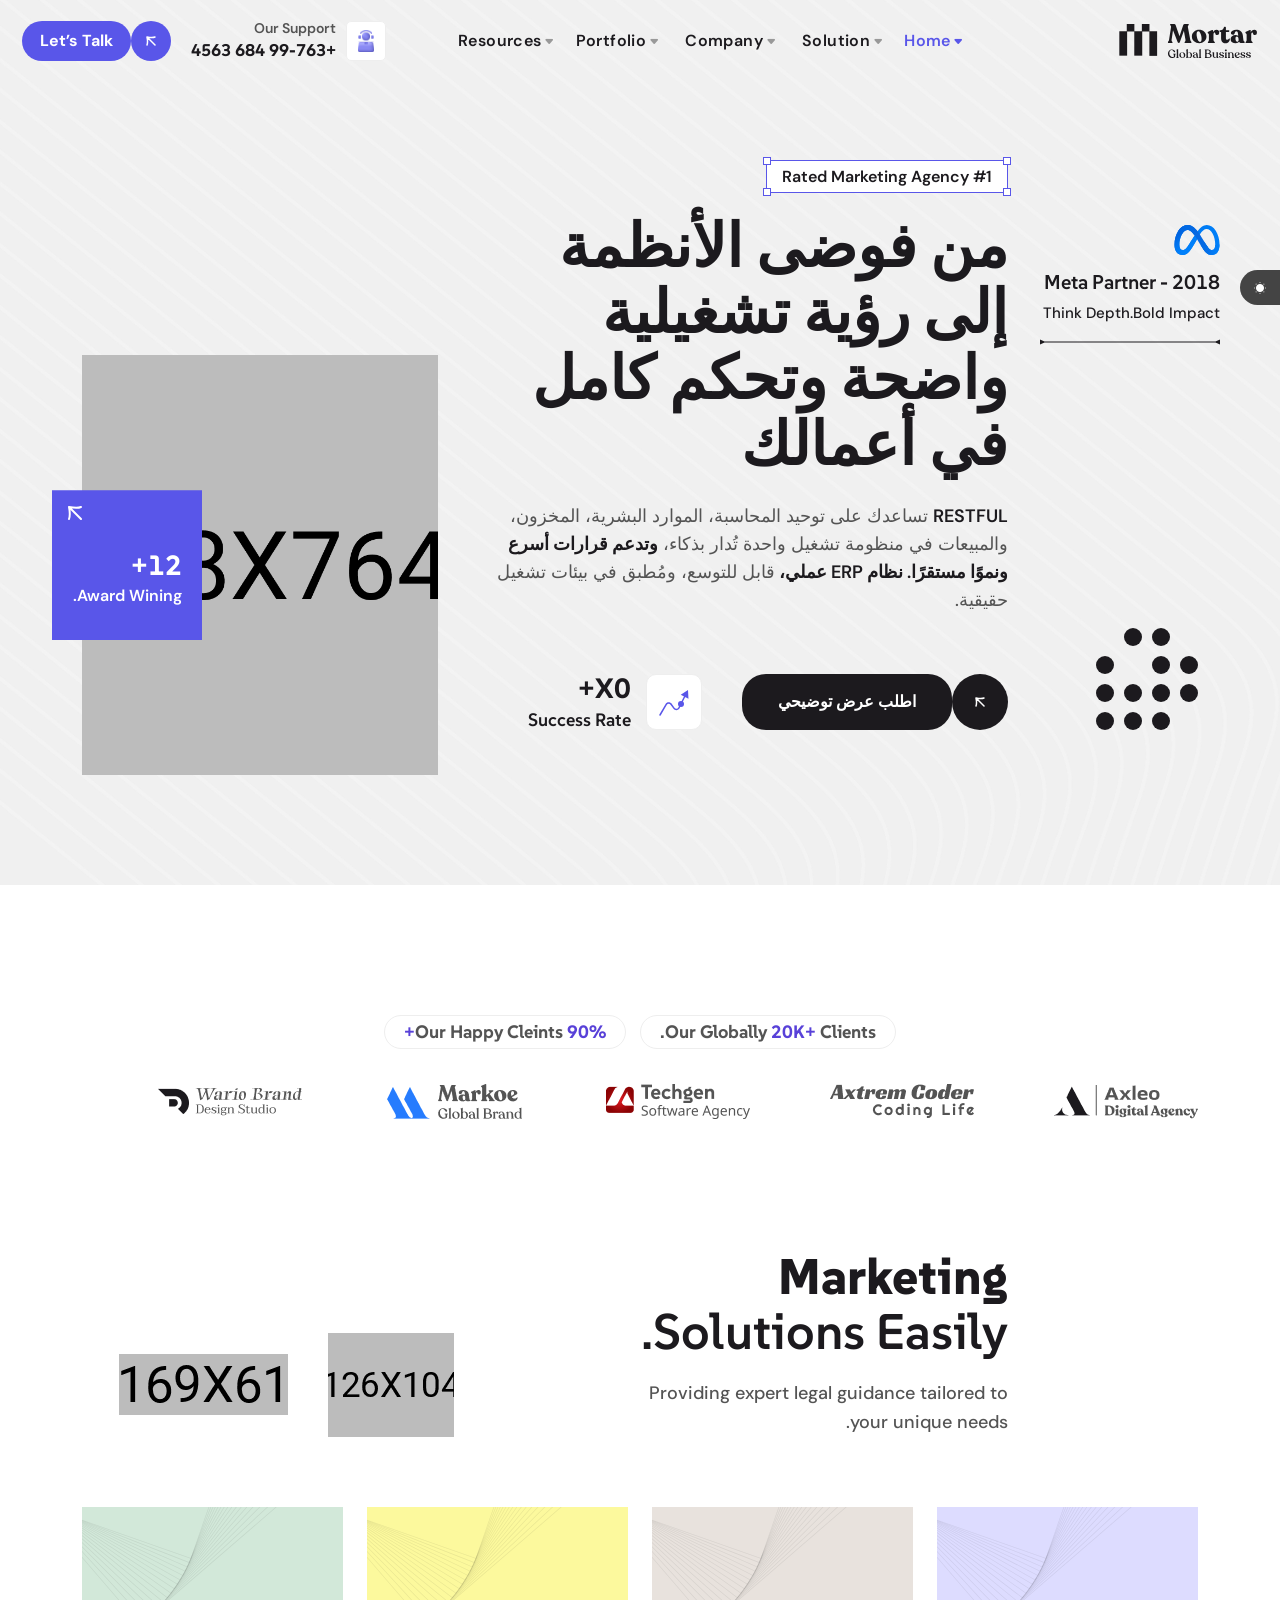
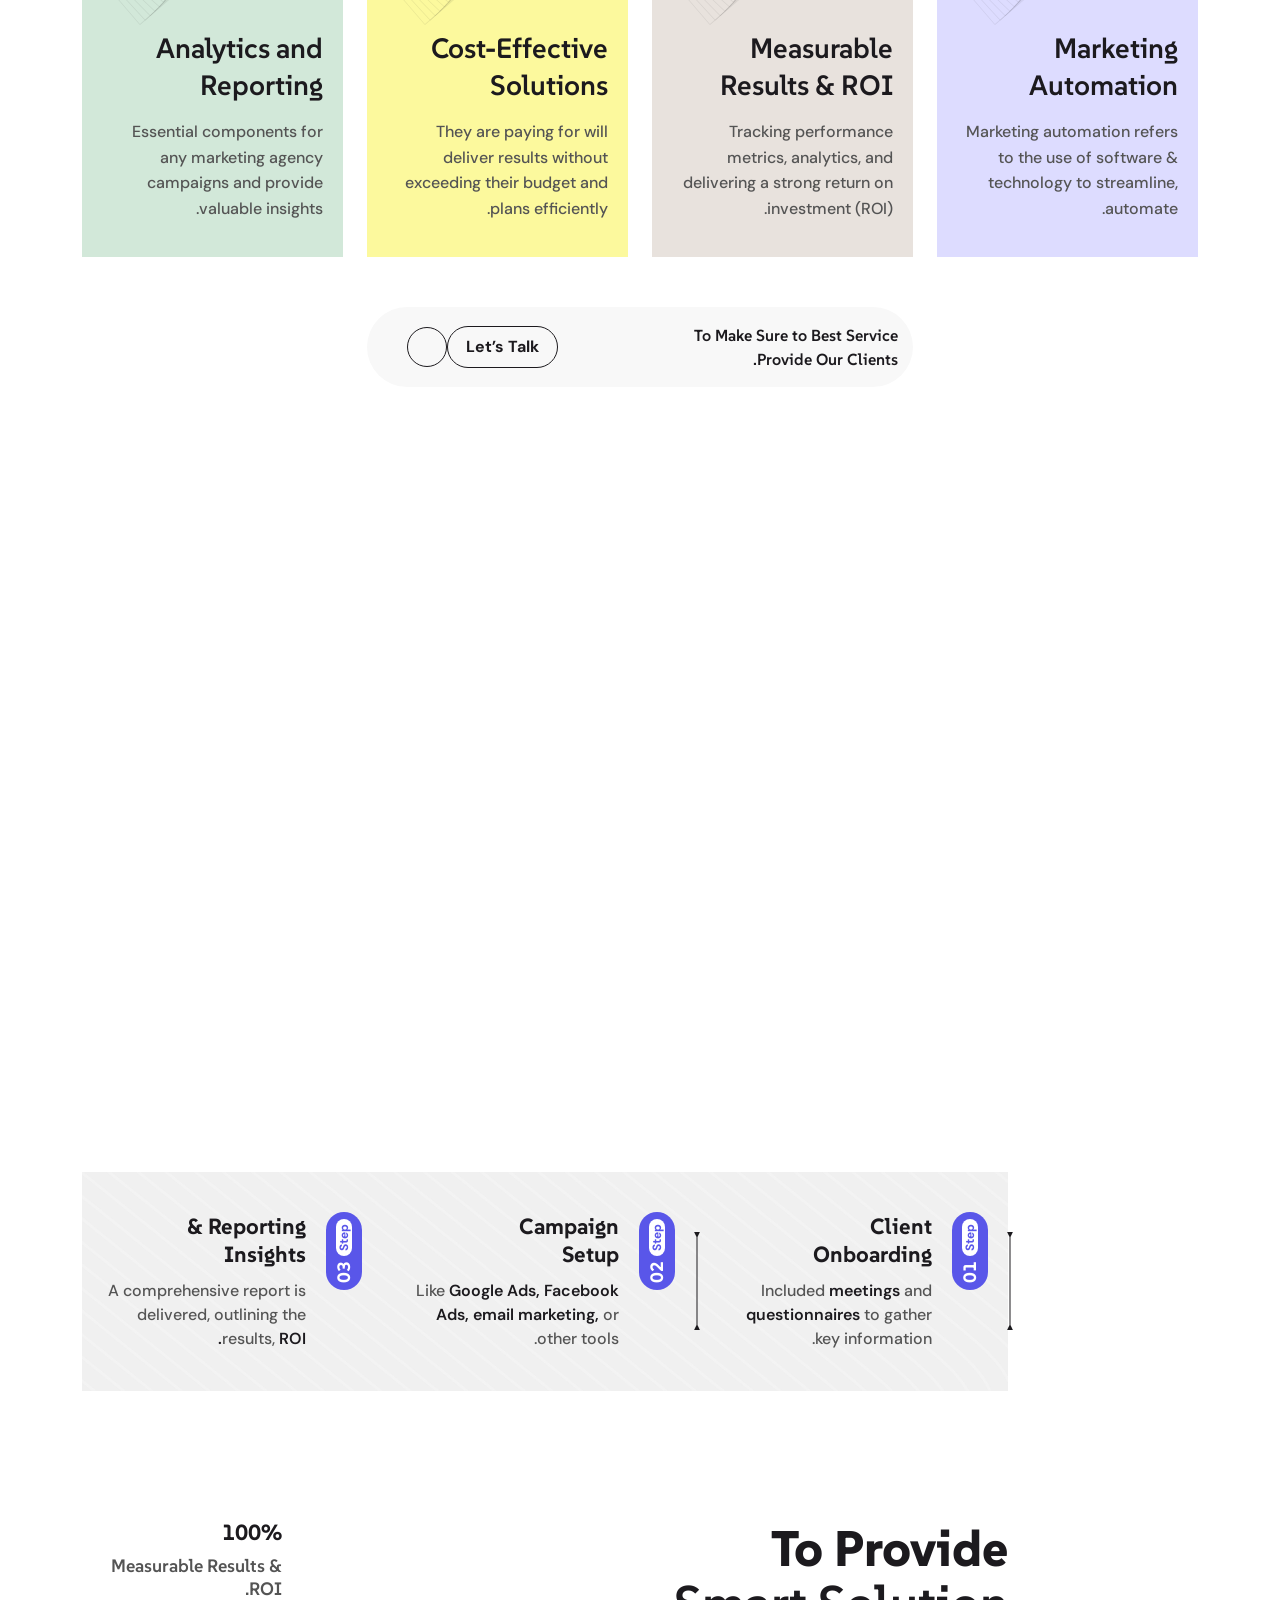
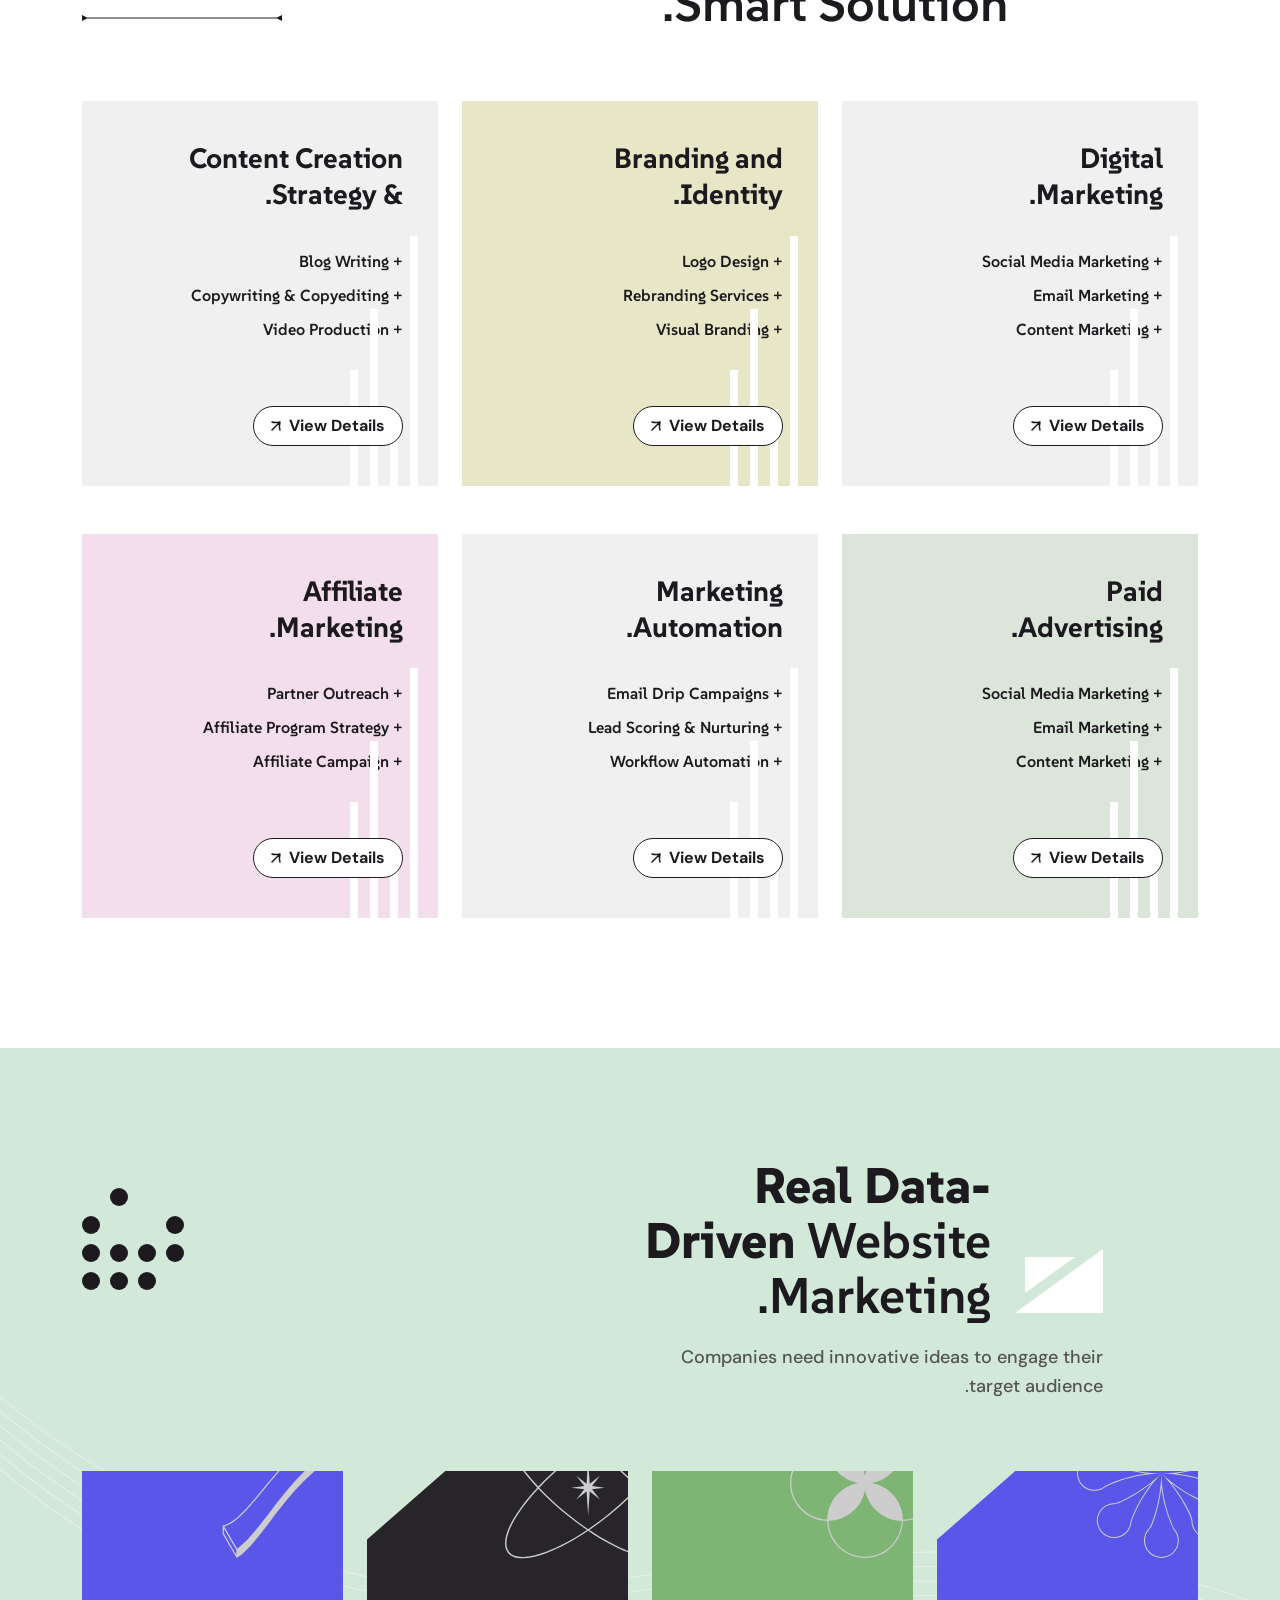
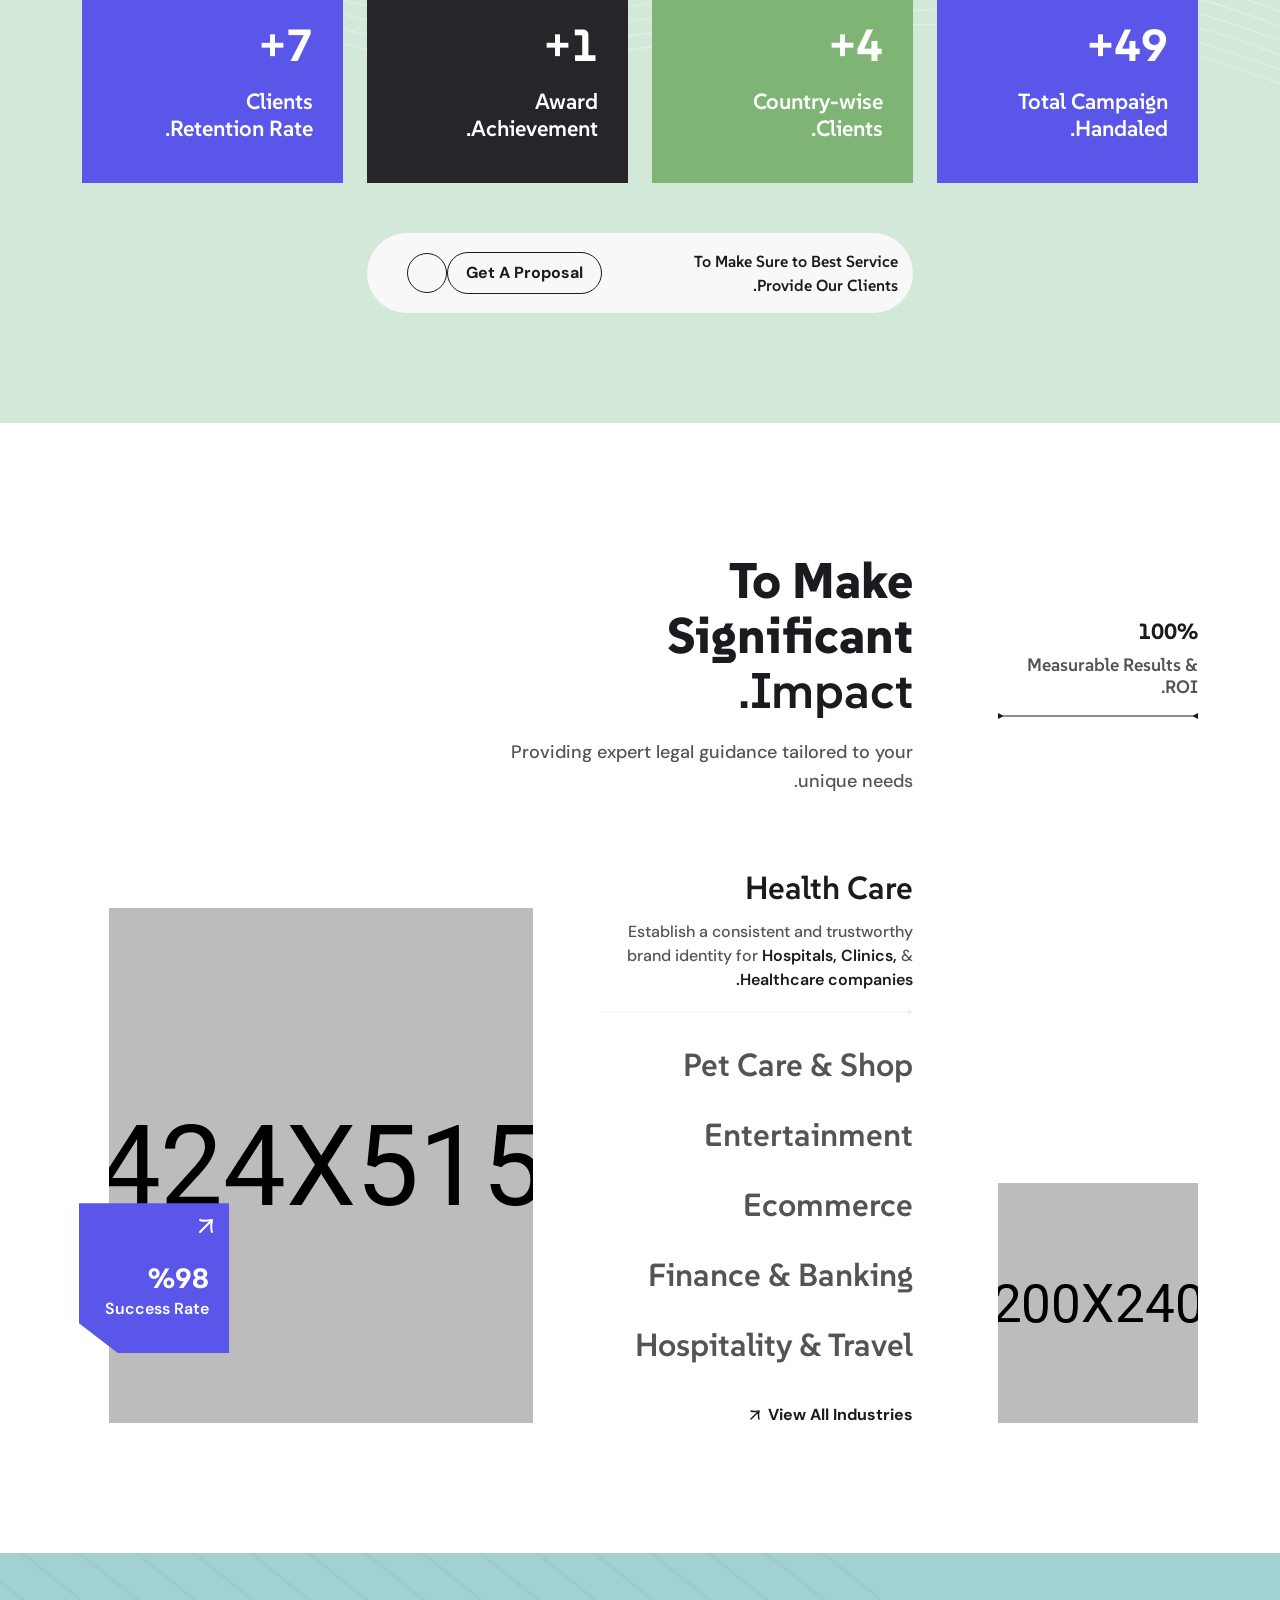
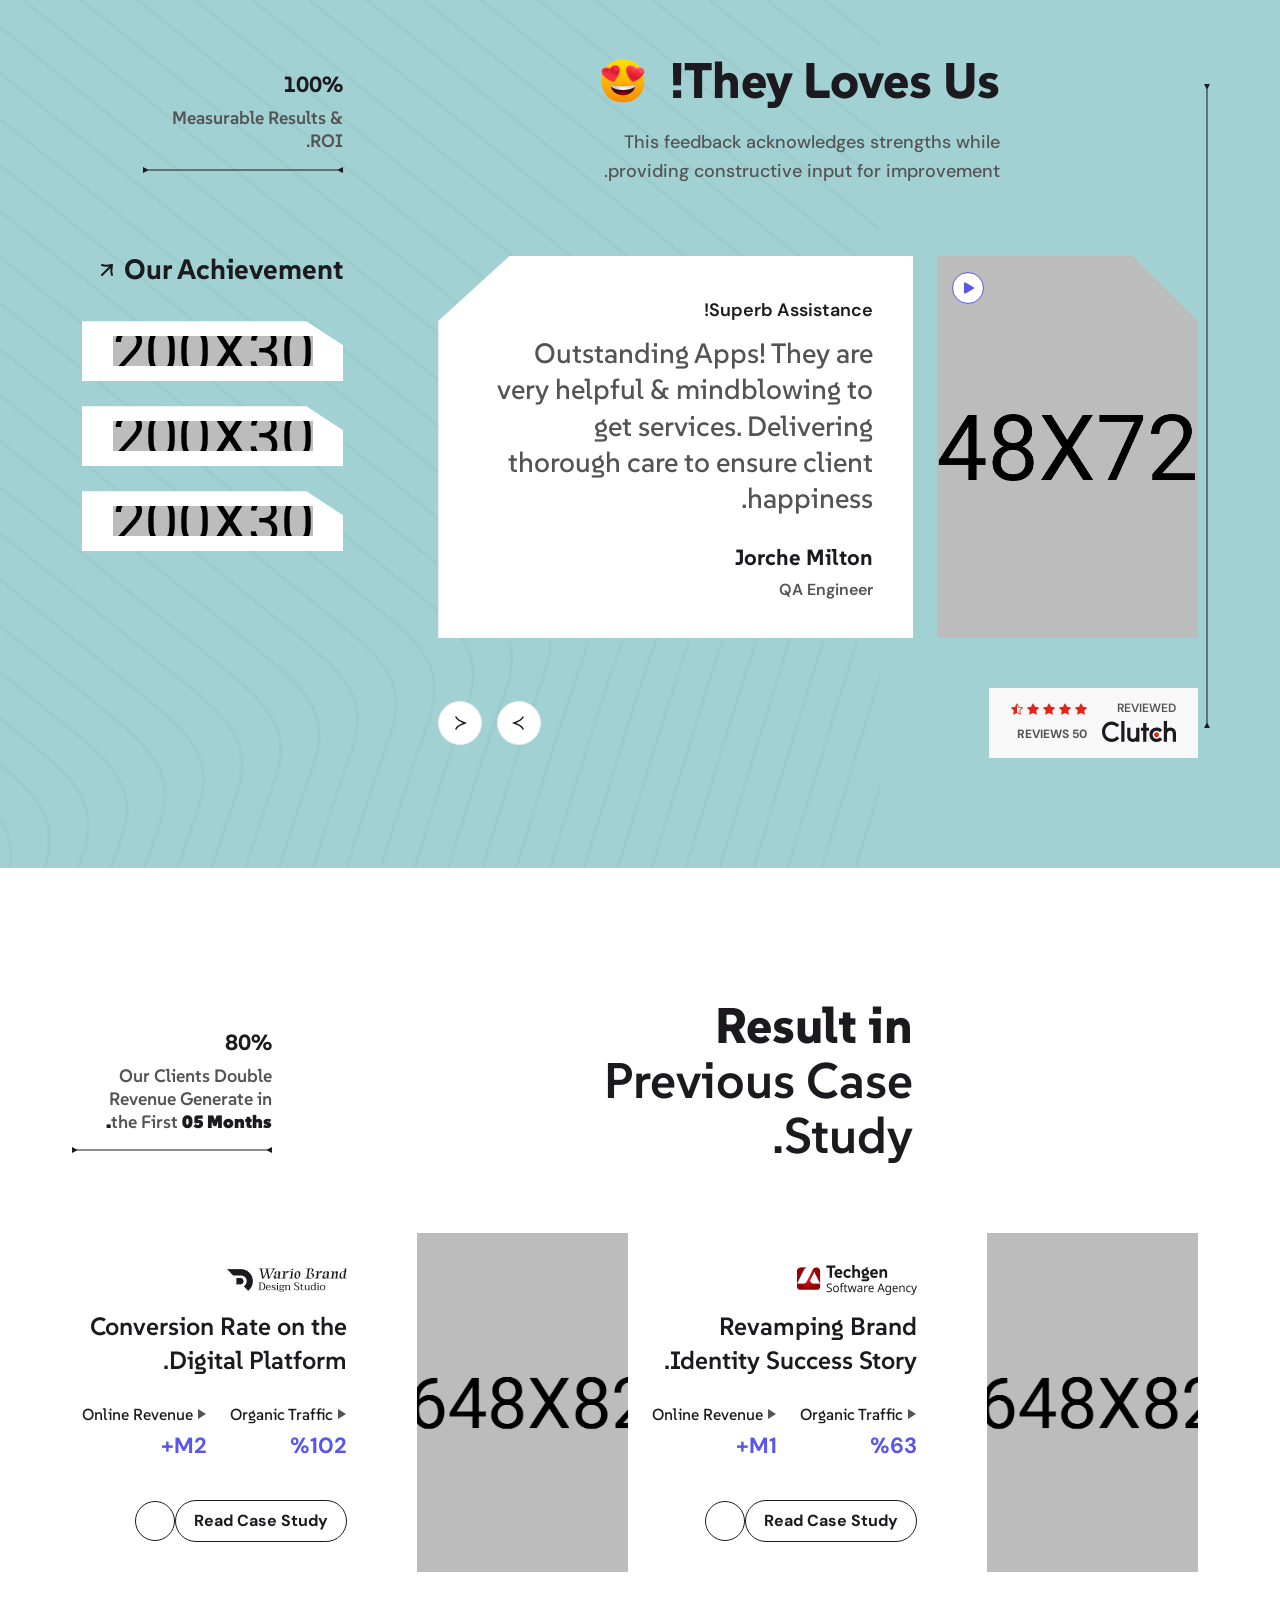
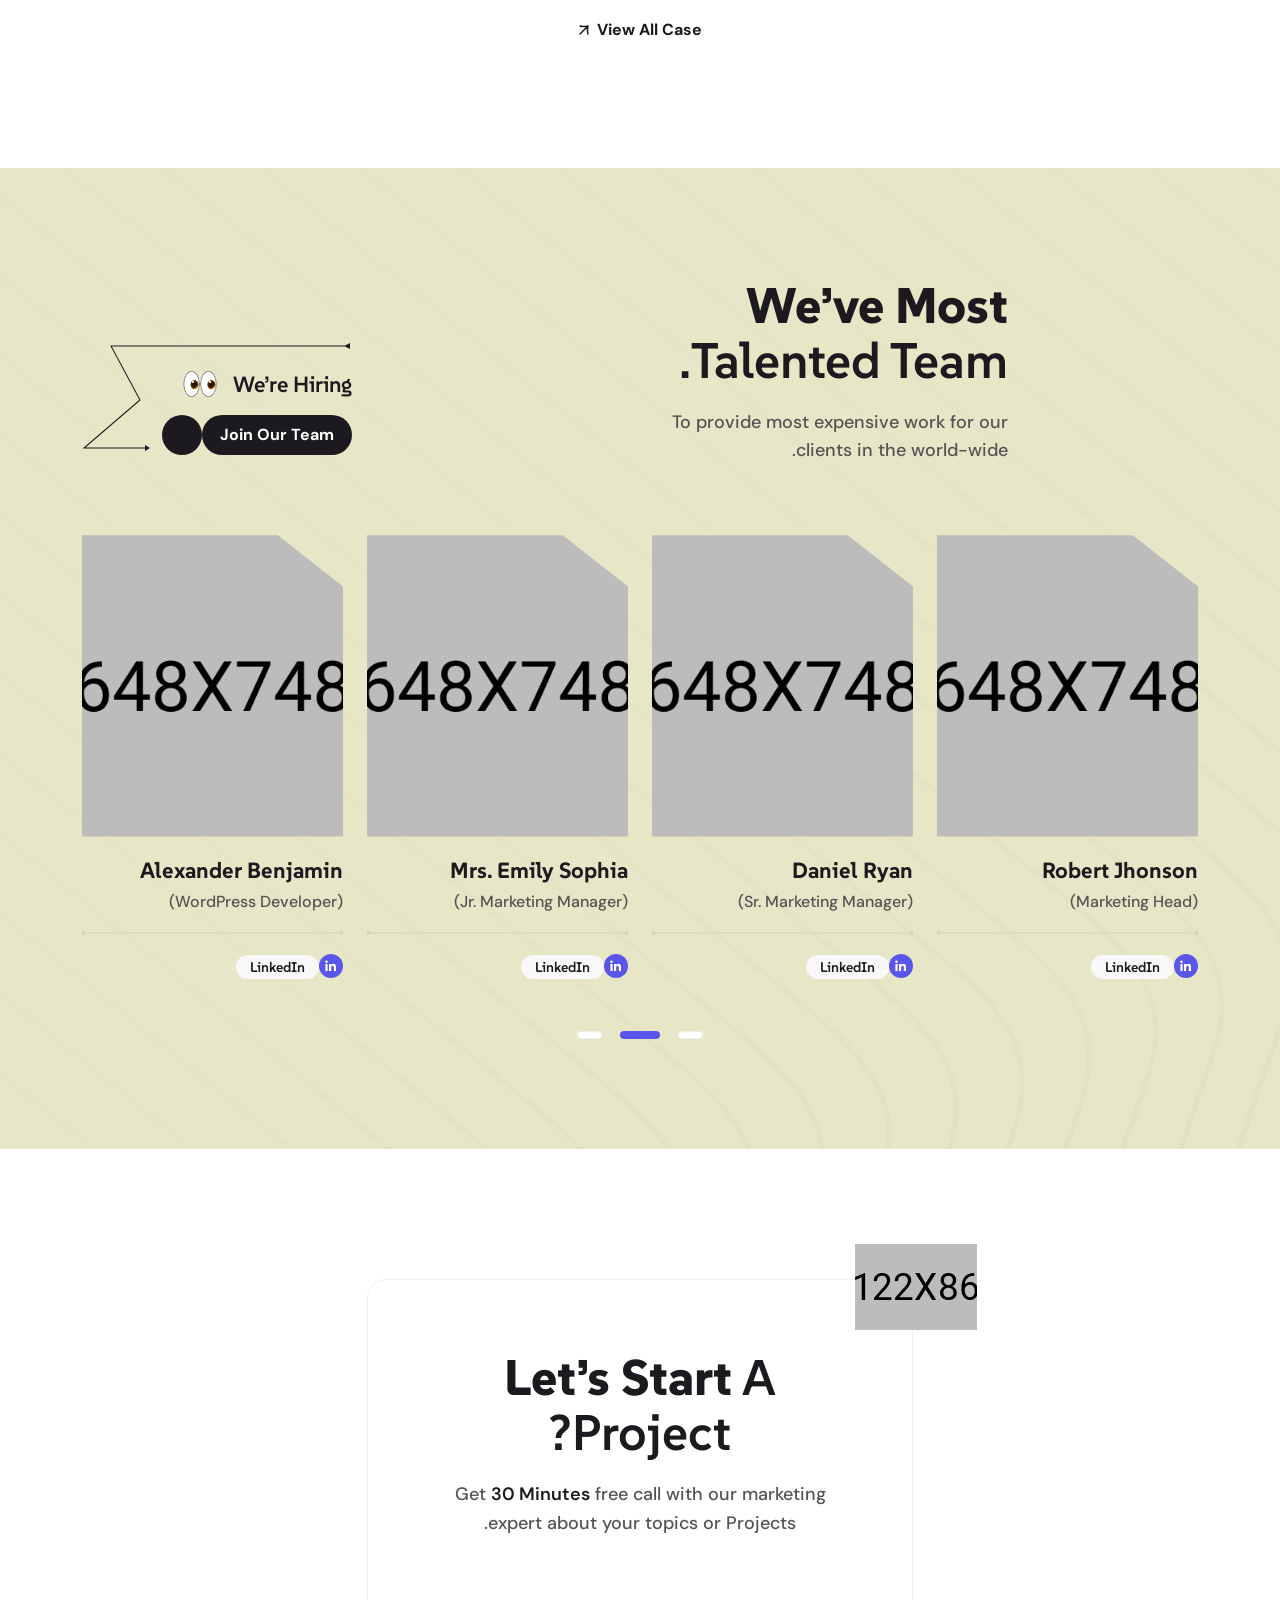
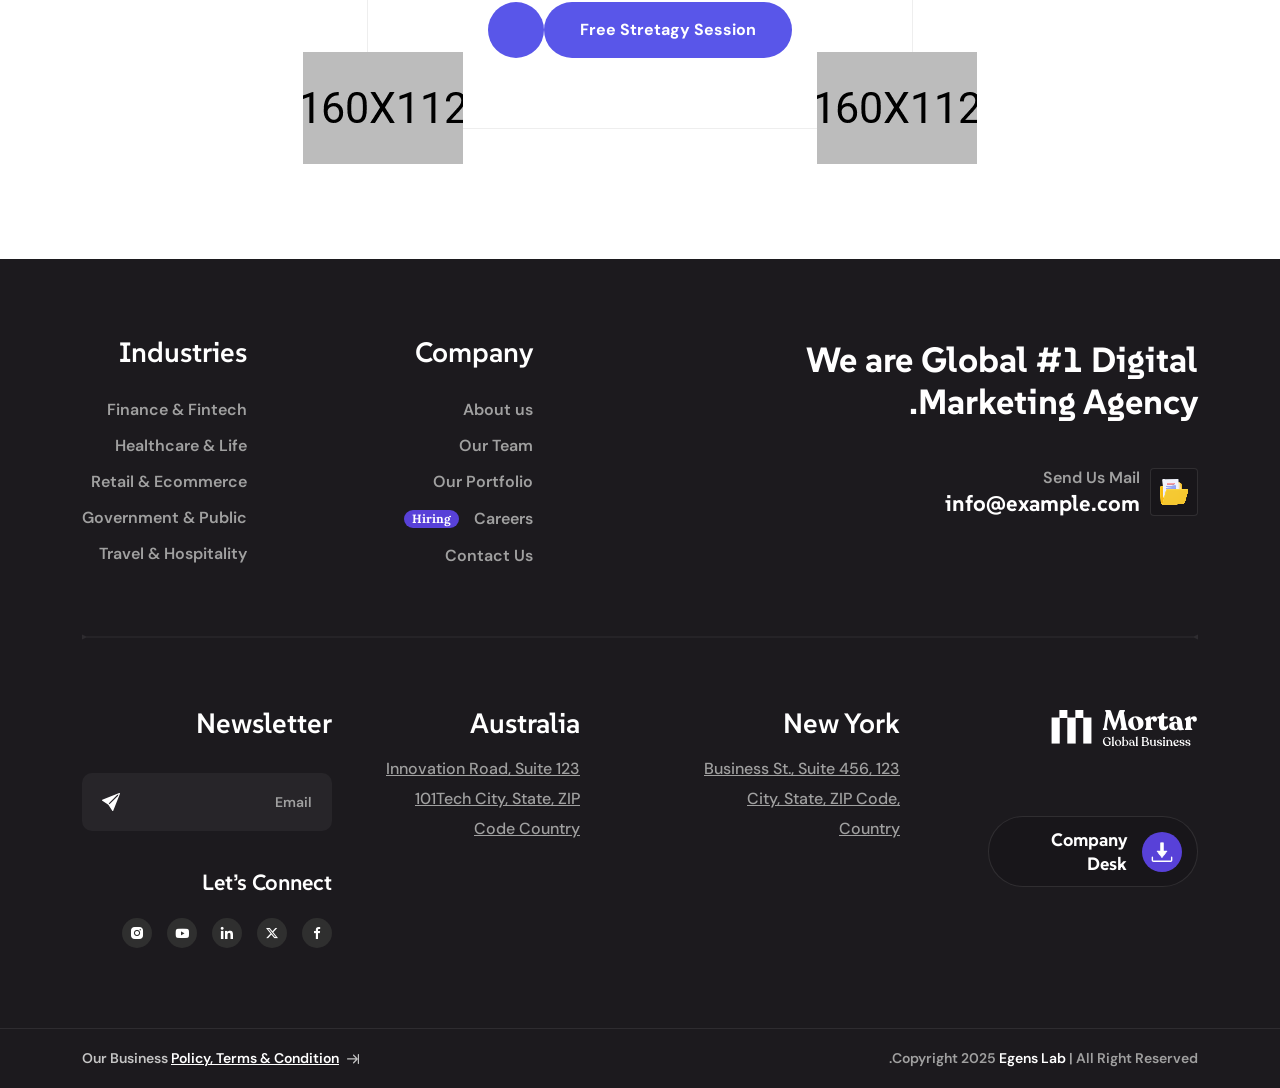
==== index.html @ 9d3cd62b "Add project files." ====
<!doctype html>
<html lang="en" dir="rtl">

<head>
    <!-- Required meta tags -->
    <meta charset="utf-8">
    <meta name="viewport" content="width=device-width, initial-scale=1">

    <!-- Bootstrap CSS -->
    <link href="assets/css/bootstrap.min.css" rel="stylesheet">
    <link href="assets/css/jquery-ui.css" rel="stylesheet">
    <!-- Bootstrap Icon CSS -->
    <link href="assets/css/bootstrap-icons.css" rel="stylesheet">
    <!-- CSS -->
    <link href="assets/css/animate.min.css" rel="stylesheet">
    <!-- FancyBox CSS -->
    <link href="assets/css/jquery.fancybox.min.css" rel="stylesheet">
    <!-- Swiper slider CSS -->
    <link rel="stylesheet" href="assets/css/swiper-bundle.min.css">
    <!-- Slick slider CSS -->
    <link rel="stylesheet" href="assets/css/slick.css">
    <link rel="stylesheet" href="assets/css/slick-theme.css">
    <!-- BoxIcon  CSS -->
    <link href="assets/css/boxicons.min.css" rel="stylesheet">
    <!--  Style CSS  -->
    <link rel="stylesheet" href="assets/css/style.css">
    <!-- Title -->
    <title>Mortar - IT Startup & Digital Agency Template.</title>
    <link rel="icon" href="assets/img/fav-icon.svg" type="image/gif" sizes="20x20">
</head>

<body class="tt-magic-cursor marketing-agency">

    <div id="magic-cursor">
        <div id="ball"></div>
    </div>
    <div class="tt-style-switch index-dark">
        <i class="bi bi-brightness-low-fill"></i>
    </div>

    <!-- Back To Top -->
    <div class="progress-wrap">
        <svg class="progress-circle svg-content" width="100%" height="100%" viewBox="-1 -1 102 102">
            <path d="M50,1 a49,49 0 0,1 0,98 a49,49 0 0,1 0,-98" />
        </svg>
        <svg class="arrow" width="16" height="16" viewBox="0 0 16 16" xmlns="http://www.w3.org/2000/svg">
            <g>
                <path fill-rule="evenodd" clip-rule="evenodd" d="M7.03516 0.416666L7.03516 15H8.28516L8.28516 0.416666H7.03516Z" style="transition: stroke-dashoffset 10ms linear; stroke-dasharray: 31.6667; stroke-dashoffset: 31.6667;"></path>
                <path fill-rule="evenodd" clip-rule="evenodd" d="M8.28516 1.04115C8.28516 3.98115 5.70016 6.38281 2.94349 6.38281H2.31849V5.13281H2.94349C5.03599 5.13281 7.03516 3.26448 7.03516 1.04115V0.416979H8.28516V1.04115Z"></path>
                <path fill-rule="evenodd" clip-rule="evenodd" d="M7.03333 1.04115C7.03333 3.98115 9.61833 6.38281 12.375 6.38281H13V5.13281H12.375C10.2817 5.13281 8.28333 3.26448 8.28333 1.04115V0.416979H7.03333V1.04115Z"></path>
            </g>
        </svg>
    </div>

    <!-- header Section Start-->
    <header class="header-area style-4">
        <div class="container-fluid d-flex flex-nowrap align-items-center justify-content-between">
            <div class="company-logo">
                <a href="index.html" class="logo-dark"><img alt="image" class="img-fluid" src="assets/img/header-logo.svg"></a>
                <a href="index.html" class="logo-light"><img alt="image" class="img-fluid" src="assets/img/header-logo-white.svg"></a>
            </div>
            <div class="menu-wrap">
                <div class="main-menu">
                    <div class="mobile-logo-area d-lg-none d-flex align-items-center justify-content-between">
                        <a href="index.html" class="mobile-logo-wrap">
                            <img alt="image" class="img-fluid light" src="assets/img/header-logo.svg">
                            <img alt="image" class="img-fluid dark" src="assets/img/header-logo-white.svg">
                        </a>
                        <div class="menu-close-btn">
                            <i class="bi bi-x"></i>
                        </div>
                    </div>
                    <ul class="menu-list">
                        <li class="menu-item-has-children position-inherit active">
                            <a href="index.html" class="drop-down">
                                Home
                            </a>
                            <i class="bi bi-plus dropdown-icon"></i>
                            <ul class="sub-menu d-lg-none">
                                <li class="active">
                                    <a href="#">Light Version</a>
                                    <i class="d-lg-flex d-none bi-caret-right-fill dropdown-icon"></i>
                                    <i class="d-lg-none d-flex bi bi-plus dropdown-icon"></i>
                                    <ul class="sub-menu">
                                        <li><a href="index.html">Startup Agency</a></li>
                                        <li><a href="fintech.html">Fintech</a></li>
                                        <li><a href="digital-agency.html">Digital Agency</a></li>
                                        <li class="active"><a href="marketing-agency.html">Marketing Agency</a></li>
                                        <li><a href="it-consulting.html">IT Consulting</a></li>
                                        <li><a href="saas-product.html">SaaS Product</a></li>
                                        <li><a href="portfolio.html">Portfolio</a></li>
                                    </ul>
                                </li>
                                <li>
                                    <a href="#">Dark Version</a>
                                    <i class="d-lg-flex d-none bi-caret-right-fill dropdown-icon"></i>
                                    <i class="d-lg-none d-flex bi bi-plus dropdown-icon"></i>
                                    <ul class="sub-menu">
                                        <li><a href="startup-agency-dark.html">Startup Agency</a></li>
                                        <li><a href="fintech-dark.html">Fintech</a></li>
                                        <li><a href="digital-agency-dark.html">Digital Agency</a></li>
                                        <li><a href="marketing-agency-dark.html">Marketing Agency</a></li>
                                        <li><a href="it-consulting-dark.html">IT Consulting</a></li>
                                        <li><a href="saas-product-dark.html">SaaS Product</a></li>
                                        <li><a href="portfolio-dark.html">Portfolio</a></li>
                                    </ul>
                                </li>
                            </ul>
                            <div class="mega-menu">
                                <div class="container">
                                    <div class="row gy-5">
                                        <div class="col-lg-3">
                                            <div class="single-menu-item">
                                                <div class="home-img">
                                                    <img src="assets/img/home1/mega-menu-home-img1.jpg" alt="">
                                                    <div class="home-version">
                                                        <ul>
                                                            <li>
                                                                <a href="index.html" class="light">
                                                                    <svg width="14" height="14" viewBox="0 0 14 14" xmlns="http://www.w3.org/2000/svg">
                                                                        <g>
                                                                            <path d="M7 2.13828C7.22652 2.13828 7.41016 1.95464 7.41016 1.72812V0.410156C7.41016 0.183641 7.22652 0 7 0C6.77348 0 6.58984 0.183641 6.58984 0.410156V1.72812C6.58984 1.95464 6.77348 2.13828 7 2.13828ZM2.98225 3.56229C3.14243 3.72247 3.40211 3.72247 3.56229 3.56229C3.72247 3.40211 3.72247 3.14243 3.56229 2.98225L2.63036 2.05029C2.47018 1.89011 2.2105 1.89011 2.05032 2.05029C1.89014 2.21047 1.89014 2.47015 2.05032 2.63033L2.98225 3.56229ZM2.98208 10.4379L2.05015 11.3698C1.88997 11.53 1.88997 11.7897 2.05015 11.9498C2.21033 12.11 2.47002 12.11 2.6302 11.9498L3.56215 11.0179C3.72233 10.8577 3.72233 10.598 3.56215 10.4378C3.40197 10.2777 3.14226 10.2777 2.98208 10.4379ZM7 11.8617C6.77348 11.8617 6.58984 12.0454 6.58984 12.2719V13.5898C6.58984 13.8164 6.77348 14 7 14C7.22652 14 7.41016 13.8164 7.41016 13.5898V12.2719C7.41016 12.0454 7.22652 11.8617 7 11.8617ZM2.13828 7C2.13828 6.77348 1.95464 6.58984 1.72812 6.58984H0.410156C0.183641 6.58984 0 6.77348 0 7C0 7.22652 0.183641 7.41016 0.410156 7.41016H1.72812C1.95464 7.41016 2.13828 7.22652 2.13828 7ZM7 3.51457C5.07814 3.51457 3.51457 5.07814 3.51457 7C3.51457 8.92186 5.07814 10.4854 7 10.4854C8.92186 10.4854 10.4854 8.92186 10.4854 7C10.4854 5.07814 8.92186 3.51457 7 3.51457ZM11.0179 3.56213L11.9499 2.63017C12.1101 2.46999 12.1101 2.2103 11.9499 2.05012C11.7897 1.88995 11.53 1.88995 11.3698 2.05012L10.4379 2.98208C10.2777 3.14226 10.2777 3.40195 10.4379 3.56213C10.5981 3.7223 10.8577 3.7223 11.0179 3.56213ZM11.0178 10.4377C10.8576 10.2775 10.5979 10.2775 10.4377 10.4377C10.2775 10.5979 10.2775 10.8576 10.4377 11.0178L11.3697 11.9497C11.5298 12.1099 11.7895 12.1099 11.9497 11.9497C12.1099 11.7895 12.1099 11.5298 11.9497 11.3697L11.0178 10.4377ZM13.5898 6.58984H12.2719C12.0454 6.58984 11.8617 6.77348 11.8617 7C11.8617 7.22652 12.0454 7.41016 12.2719 7.41016H13.5898C13.8164 7.41016 14 7.22652 14 7C14 6.77348 13.8164 6.58984 13.5898 6.58984Z" />
                                                                        </g>
                                                                    </svg>
                                                                    Light
                                                                </a>
                                                            </li>
                                                            <li>
                                                                <a href="startup-agency-dark.html">
                                                                    <svg width="14" height="14" viewBox="0 0 14 14" xmlns="http://www.w3.org/2000/svg">
                                                                        <g>
                                                                            <path d="M7.24135 14C10.1123 13.998 12.6803 12.2445 13.7367 9.59536C13.7953 9.44832 13.727 9.39266 13.5866 9.46575C12.7818 9.88471 11.888 10.1036 10.9806 10.104C7.86082 10.1042 5.33169 7.57506 5.33188 4.45524C5.3323 3.64636 5.50645 2.84701 5.84254 2.11127C6.17863 1.37552 6.66883 0.720544 7.27996 0.190644C7.42672 0.0486062 7.38444 -0.0171645 7.09498 0.00382823C3.42058 0.029058 0.24231 3.13569 0.24231 7.00113C0.24231 10.8666 3.3758 14.0002 7.24135 14Z" />
                                                                        </g>
                                                                    </svg>
                                                                    Dark
                                                                </a>
                                                            </li>
                                                        </ul>
                                                    </div>
                                                </div>
                                                <h5><a href="index.html">Startup Agency</a></h5>
                                            </div>
                                        </div>
                                        <div class="col-lg-3">
                                            <div class="single-menu-item">
                                                <div class="home-img">
                                                    <img src="assets/img/home1/mega-menu-home-img2.jpg" alt="">
                                                    <div class="home-version">
                                                        <ul>
                                                            <li>
                                                                <a href="fintech.html" class="light">
                                                                    <svg width="14" height="14" viewBox="0 0 14 14" xmlns="http://www.w3.org/2000/svg">
                                                                        <g>
                                                                            <path d="M7 2.13828C7.22652 2.13828 7.41016 1.95464 7.41016 1.72812V0.410156C7.41016 0.183641 7.22652 0 7 0C6.77348 0 6.58984 0.183641 6.58984 0.410156V1.72812C6.58984 1.95464 6.77348 2.13828 7 2.13828ZM2.98225 3.56229C3.14243 3.72247 3.40211 3.72247 3.56229 3.56229C3.72247 3.40211 3.72247 3.14243 3.56229 2.98225L2.63036 2.05029C2.47018 1.89011 2.2105 1.89011 2.05032 2.05029C1.89014 2.21047 1.89014 2.47015 2.05032 2.63033L2.98225 3.56229ZM2.98208 10.4379L2.05015 11.3698C1.88997 11.53 1.88997 11.7897 2.05015 11.9498C2.21033 12.11 2.47002 12.11 2.6302 11.9498L3.56215 11.0179C3.72233 10.8577 3.72233 10.598 3.56215 10.4378C3.40197 10.2777 3.14226 10.2777 2.98208 10.4379ZM7 11.8617C6.77348 11.8617 6.58984 12.0454 6.58984 12.2719V13.5898C6.58984 13.8164 6.77348 14 7 14C7.22652 14 7.41016 13.8164 7.41016 13.5898V12.2719C7.41016 12.0454 7.22652 11.8617 7 11.8617ZM2.13828 7C2.13828 6.77348 1.95464 6.58984 1.72812 6.58984H0.410156C0.183641 6.58984 0 6.77348 0 7C0 7.22652 0.183641 7.41016 0.410156 7.41016H1.72812C1.95464 7.41016 2.13828 7.22652 2.13828 7ZM7 3.51457C5.07814 3.51457 3.51457 5.07814 3.51457 7C3.51457 8.92186 5.07814 10.4854 7 10.4854C8.92186 10.4854 10.4854 8.92186 10.4854 7C10.4854 5.07814 8.92186 3.51457 7 3.51457ZM11.0179 3.56213L11.9499 2.63017C12.1101 2.46999 12.1101 2.2103 11.9499 2.05012C11.7897 1.88995 11.53 1.88995 11.3698 2.05012L10.4379 2.98208C10.2777 3.14226 10.2777 3.40195 10.4379 3.56213C10.5981 3.7223 10.8577 3.7223 11.0179 3.56213ZM11.0178 10.4377C10.8576 10.2775 10.5979 10.2775 10.4377 10.4377C10.2775 10.5979 10.2775 10.8576 10.4377 11.0178L11.3697 11.9497C11.5298 12.1099 11.7895 12.1099 11.9497 11.9497C12.1099 11.7895 12.1099 11.5298 11.9497 11.3697L11.0178 10.4377ZM13.5898 6.58984H12.2719C12.0454 6.58984 11.8617 6.77348 11.8617 7C11.8617 7.22652 12.0454 7.41016 12.2719 7.41016H13.5898C13.8164 7.41016 14 7.22652 14 7C14 6.77348 13.8164 6.58984 13.5898 6.58984Z" />
                                                                        </g>
                                                                    </svg>
                                                                    Light
                                                                </a>
                                                            </li>
                                                            <li>
                                                                <a href="fintech-dark.html">
                                                                    <svg width="14" height="14" viewBox="0 0 14 14" xmlns="http://www.w3.org/2000/svg">
                                                                        <g>
                                                                            <path d="M7.24135 14C10.1123 13.998 12.6803 12.2445 13.7367 9.59536C13.7953 9.44832 13.727 9.39266 13.5866 9.46575C12.7818 9.88471 11.888 10.1036 10.9806 10.104C7.86082 10.1042 5.33169 7.57506 5.33188 4.45524C5.3323 3.64636 5.50645 2.84701 5.84254 2.11127C6.17863 1.37552 6.66883 0.720544 7.27996 0.190644C7.42672 0.0486062 7.38444 -0.0171645 7.09498 0.00382823C3.42058 0.029058 0.24231 3.13569 0.24231 7.00113C0.24231 10.8666 3.3758 14.0002 7.24135 14Z" />
                                                                        </g>
                                                                    </svg>
                                                                    Dark
                                                                </a>
                                                            </li>
                                                        </ul>
                                                    </div>
                                                </div>
                                                <h5><a href="fintech.html">Fintech</a></h5>
                                            </div>
                                        </div>
                                        <div class="col-lg-3">
                                            <div class="single-menu-item">
                                                <div class="home-img">
                                                    <img src="assets/img/home1/mega-menu-home-img3.jpg" alt="">
                                                    <div class="home-version">
                                                        <ul>
                                                            <li>
                                                                <a href="digital-agency.html" class="light">
                                                                    <svg width="14" height="14" viewBox="0 0 14 14" xmlns="http://www.w3.org/2000/svg">
                                                                        <g>
                                                                            <path d="M7 2.13828C7.22652 2.13828 7.41016 1.95464 7.41016 1.72812V0.410156C7.41016 0.183641 7.22652 0 7 0C6.77348 0 6.58984 0.183641 6.58984 0.410156V1.72812C6.58984 1.95464 6.77348 2.13828 7 2.13828ZM2.98225 3.56229C3.14243 3.72247 3.40211 3.72247 3.56229 3.56229C3.72247 3.40211 3.72247 3.14243 3.56229 2.98225L2.63036 2.05029C2.47018 1.89011 2.2105 1.89011 2.05032 2.05029C1.89014 2.21047 1.89014 2.47015 2.05032 2.63033L2.98225 3.56229ZM2.98208 10.4379L2.05015 11.3698C1.88997 11.53 1.88997 11.7897 2.05015 11.9498C2.21033 12.11 2.47002 12.11 2.6302 11.9498L3.56215 11.0179C3.72233 10.8577 3.72233 10.598 3.56215 10.4378C3.40197 10.2777 3.14226 10.2777 2.98208 10.4379ZM7 11.8617C6.77348 11.8617 6.58984 12.0454 6.58984 12.2719V13.5898C6.58984 13.8164 6.77348 14 7 14C7.22652 14 7.41016 13.8164 7.41016 13.5898V12.2719C7.41016 12.0454 7.22652 11.8617 7 11.8617ZM2.13828 7C2.13828 6.77348 1.95464 6.58984 1.72812 6.58984H0.410156C0.183641 6.58984 0 6.77348 0 7C0 7.22652 0.183641 7.41016 0.410156 7.41016H1.72812C1.95464 7.41016 2.13828 7.22652 2.13828 7ZM7 3.51457C5.07814 3.51457 3.51457 5.07814 3.51457 7C3.51457 8.92186 5.07814 10.4854 7 10.4854C8.92186 10.4854 10.4854 8.92186 10.4854 7C10.4854 5.07814 8.92186 3.51457 7 3.51457ZM11.0179 3.56213L11.9499 2.63017C12.1101 2.46999 12.1101 2.2103 11.9499 2.05012C11.7897 1.88995 11.53 1.88995 11.3698 2.05012L10.4379 2.98208C10.2777 3.14226 10.2777 3.40195 10.4379 3.56213C10.5981 3.7223 10.8577 3.7223 11.0179 3.56213ZM11.0178 10.4377C10.8576 10.2775 10.5979 10.2775 10.4377 10.4377C10.2775 10.5979 10.2775 10.8576 10.4377 11.0178L11.3697 11.9497C11.5298 12.1099 11.7895 12.1099 11.9497 11.9497C12.1099 11.7895 12.1099 11.5298 11.9497 11.3697L11.0178 10.4377ZM13.5898 6.58984H12.2719C12.0454 6.58984 11.8617 6.77348 11.8617 7C11.8617 7.22652 12.0454 7.41016 12.2719 7.41016H13.5898C13.8164 7.41016 14 7.22652 14 7C14 6.77348 13.8164 6.58984 13.5898 6.58984Z" />
                                                                        </g>
                                                                    </svg>
                                                                    Light
                                                                </a>
                                                            </li>
                                                            <li>
                                                                <a href="digital-agency-dark.html">
                                                                    <svg width="14" height="14" viewBox="0 0 14 14" xmlns="http://www.w3.org/2000/svg">
                                                                        <g>
                                                                            <path d="M7.24135 14C10.1123 13.998 12.6803 12.2445 13.7367 9.59536C13.7953 9.44832 13.727 9.39266 13.5866 9.46575C12.7818 9.88471 11.888 10.1036 10.9806 10.104C7.86082 10.1042 5.33169 7.57506 5.33188 4.45524C5.3323 3.64636 5.50645 2.84701 5.84254 2.11127C6.17863 1.37552 6.66883 0.720544 7.27996 0.190644C7.42672 0.0486062 7.38444 -0.0171645 7.09498 0.00382823C3.42058 0.029058 0.24231 3.13569 0.24231 7.00113C0.24231 10.8666 3.3758 14.0002 7.24135 14Z" />
                                                                        </g>
                                                                    </svg>
                                                                    Dark
                                                                </a>
                                                            </li>
                                                        </ul>
                                                    </div>
                                                </div>
                                                <h5><a href="digital-agency.html">Digital Agency</a></h5>
                                            </div>
                                        </div>
                                        <div class="col-lg-3">
                                            <div class="single-menu-item active">
                                                <div class="home-img">
                                                    <img src="assets/img/home1/mega-menu-home-img4.jpg" alt="">
                                                    <div class="home-version">
                                                        <ul>
                                                            <li>
                                                                <a href="marketing-agency.html" class="light">
                                                                    <svg width="14" height="14" viewBox="0 0 14 14" xmlns="http://www.w3.org/2000/svg">
                                                                        <g>
                                                                            <path d="M7 2.13828C7.22652 2.13828 7.41016 1.95464 7.41016 1.72812V0.410156C7.41016 0.183641 7.22652 0 7 0C6.77348 0 6.58984 0.183641 6.58984 0.410156V1.72812C6.58984 1.95464 6.77348 2.13828 7 2.13828ZM2.98225 3.56229C3.14243 3.72247 3.40211 3.72247 3.56229 3.56229C3.72247 3.40211 3.72247 3.14243 3.56229 2.98225L2.63036 2.05029C2.47018 1.89011 2.2105 1.89011 2.05032 2.05029C1.89014 2.21047 1.89014 2.47015 2.05032 2.63033L2.98225 3.56229ZM2.98208 10.4379L2.05015 11.3698C1.88997 11.53 1.88997 11.7897 2.05015 11.9498C2.21033 12.11 2.47002 12.11 2.6302 11.9498L3.56215 11.0179C3.72233 10.8577 3.72233 10.598 3.56215 10.4378C3.40197 10.2777 3.14226 10.2777 2.98208 10.4379ZM7 11.8617C6.77348 11.8617 6.58984 12.0454 6.58984 12.2719V13.5898C6.58984 13.8164 6.77348 14 7 14C7.22652 14 7.41016 13.8164 7.41016 13.5898V12.2719C7.41016 12.0454 7.22652 11.8617 7 11.8617ZM2.13828 7C2.13828 6.77348 1.95464 6.58984 1.72812 6.58984H0.410156C0.183641 6.58984 0 6.77348 0 7C0 7.22652 0.183641 7.41016 0.410156 7.41016H1.72812C1.95464 7.41016 2.13828 7.22652 2.13828 7ZM7 3.51457C5.07814 3.51457 3.51457 5.07814 3.51457 7C3.51457 8.92186 5.07814 10.4854 7 10.4854C8.92186 10.4854 10.4854 8.92186 10.4854 7C10.4854 5.07814 8.92186 3.51457 7 3.51457ZM11.0179 3.56213L11.9499 2.63017C12.1101 2.46999 12.1101 2.2103 11.9499 2.05012C11.7897 1.88995 11.53 1.88995 11.3698 2.05012L10.4379 2.98208C10.2777 3.14226 10.2777 3.40195 10.4379 3.56213C10.5981 3.7223 10.8577 3.7223 11.0179 3.56213ZM11.0178 10.4377C10.8576 10.2775 10.5979 10.2775 10.4377 10.4377C10.2775 10.5979 10.2775 10.8576 10.4377 11.0178L11.3697 11.9497C11.5298 12.1099 11.7895 12.1099 11.9497 11.9497C12.1099 11.7895 12.1099 11.5298 11.9497 11.3697L11.0178 10.4377ZM13.5898 6.58984H12.2719C12.0454 6.58984 11.8617 6.77348 11.8617 7C11.8617 7.22652 12.0454 7.41016 12.2719 7.41016H13.5898C13.8164 7.41016 14 7.22652 14 7C14 6.77348 13.8164 6.58984 13.5898 6.58984Z" />
                                                                        </g>
                                                                    </svg>
                                                                    Light
                                                                </a>
                                                            </li>
                                                            <li>
                                                                <a href="marketing-agency-dark.html">
                                                                    <svg width="14" height="14" viewBox="0 0 14 14" xmlns="http://www.w3.org/2000/svg">
                                                                        <g>
                                                                            <path d="M7.24135 14C10.1123 13.998 12.6803 12.2445 13.7367 9.59536C13.7953 9.44832 13.727 9.39266 13.5866 9.46575C12.7818 9.88471 11.888 10.1036 10.9806 10.104C7.86082 10.1042 5.33169 7.57506 5.33188 4.45524C5.3323 3.64636 5.50645 2.84701 5.84254 2.11127C6.17863 1.37552 6.66883 0.720544 7.27996 0.190644C7.42672 0.0486062 7.38444 -0.0171645 7.09498 0.00382823C3.42058 0.029058 0.24231 3.13569 0.24231 7.00113C0.24231 10.8666 3.3758 14.0002 7.24135 14Z" />
                                                                        </g>
                                                                    </svg>
                                                                    Dark
                                                                </a>
                                                            </li>
                                                        </ul>
                                                    </div>
                                                </div>
                                                <h5><a href="marketing-agency.html">Marketing Agency</a></h5>
                                            </div>
                                        </div>
                                        <div class="col-lg-3">
                                            <div class="single-menu-item">
                                                <div class="home-img">
                                                    <img src="assets/img/home1/mega-menu-home-img5.jpg" alt="">
                                                    <div class="home-version">
                                                        <ul>
                                                            <li>
                                                                <a href="it-consulting.html" class="light">
                                                                    <svg width="14" height="14" viewBox="0 0 14 14" xmlns="http://www.w3.org/2000/svg">
                                                                        <g>
                                                                            <path d="M7 2.13828C7.22652 2.13828 7.41016 1.95464 7.41016 1.72812V0.410156C7.41016 0.183641 7.22652 0 7 0C6.77348 0 6.58984 0.183641 6.58984 0.410156V1.72812C6.58984 1.95464 6.77348 2.13828 7 2.13828ZM2.98225 3.56229C3.14243 3.72247 3.40211 3.72247 3.56229 3.56229C3.72247 3.40211 3.72247 3.14243 3.56229 2.98225L2.63036 2.05029C2.47018 1.89011 2.2105 1.89011 2.05032 2.05029C1.89014 2.21047 1.89014 2.47015 2.05032 2.63033L2.98225 3.56229ZM2.98208 10.4379L2.05015 11.3698C1.88997 11.53 1.88997 11.7897 2.05015 11.9498C2.21033 12.11 2.47002 12.11 2.6302 11.9498L3.56215 11.0179C3.72233 10.8577 3.72233 10.598 3.56215 10.4378C3.40197 10.2777 3.14226 10.2777 2.98208 10.4379ZM7 11.8617C6.77348 11.8617 6.58984 12.0454 6.58984 12.2719V13.5898C6.58984 13.8164 6.77348 14 7 14C7.22652 14 7.41016 13.8164 7.41016 13.5898V12.2719C7.41016 12.0454 7.22652 11.8617 7 11.8617ZM2.13828 7C2.13828 6.77348 1.95464 6.58984 1.72812 6.58984H0.410156C0.183641 6.58984 0 6.77348 0 7C0 7.22652 0.183641 7.41016 0.410156 7.41016H1.72812C1.95464 7.41016 2.13828 7.22652 2.13828 7ZM7 3.51457C5.07814 3.51457 3.51457 5.07814 3.51457 7C3.51457 8.92186 5.07814 10.4854 7 10.4854C8.92186 10.4854 10.4854 8.92186 10.4854 7C10.4854 5.07814 8.92186 3.51457 7 3.51457ZM11.0179 3.56213L11.9499 2.63017C12.1101 2.46999 12.1101 2.2103 11.9499 2.05012C11.7897 1.88995 11.53 1.88995 11.3698 2.05012L10.4379 2.98208C10.2777 3.14226 10.2777 3.40195 10.4379 3.56213C10.5981 3.7223 10.8577 3.7223 11.0179 3.56213ZM11.0178 10.4377C10.8576 10.2775 10.5979 10.2775 10.4377 10.4377C10.2775 10.5979 10.2775 10.8576 10.4377 11.0178L11.3697 11.9497C11.5298 12.1099 11.7895 12.1099 11.9497 11.9497C12.1099 11.7895 12.1099 11.5298 11.9497 11.3697L11.0178 10.4377ZM13.5898 6.58984H12.2719C12.0454 6.58984 11.8617 6.77348 11.8617 7C11.8617 7.22652 12.0454 7.41016 12.2719 7.41016H13.5898C13.8164 7.41016 14 7.22652 14 7C14 6.77348 13.8164 6.58984 13.5898 6.58984Z" />
                                                                        </g>
                                                                    </svg>
                                                                    Light
                                                                </a>
                                                            </li>
                                                            <li>
                                                                <a href="it-consulting-dark.html">
                                                                    <svg width="14" height="14" viewBox="0 0 14 14" xmlns="http://www.w3.org/2000/svg">
                                                                        <g>
                                                                            <path d="M7.24135 14C10.1123 13.998 12.6803 12.2445 13.7367 9.59536C13.7953 9.44832 13.727 9.39266 13.5866 9.46575C12.7818 9.88471 11.888 10.1036 10.9806 10.104C7.86082 10.1042 5.33169 7.57506 5.33188 4.45524C5.3323 3.64636 5.50645 2.84701 5.84254 2.11127C6.17863 1.37552 6.66883 0.720544 7.27996 0.190644C7.42672 0.0486062 7.38444 -0.0171645 7.09498 0.00382823C3.42058 0.029058 0.24231 3.13569 0.24231 7.00113C0.24231 10.8666 3.3758 14.0002 7.24135 14Z" />
                                                                        </g>
                                                                    </svg>
                                                                    Dark
                                                                </a>
                                                            </li>
                                                        </ul>
                                                    </div>
                                                </div>
                                                <h5><a href="it-consulting.html">IT Consulting</a></h5>
                                            </div>
                                        </div>
                                        <div class="col-lg-3">
                                            <div class="single-menu-item">
                                                <div class="home-img">
                                                    <img src="assets/img/home1/mega-menu-home-img6.jpg" alt="">
                                                    <div class="home-version">
                                                        <ul>
                                                            <li>
                                                                <a href="saas-product.html" class="light">
                                                                    <svg width="14" height="14" viewBox="0 0 14 14" xmlns="http://www.w3.org/2000/svg">
                                                                        <g>
                                                                            <path d="M7 2.13828C7.22652 2.13828 7.41016 1.95464 7.41016 1.72812V0.410156C7.41016 0.183641 7.22652 0 7 0C6.77348 0 6.58984 0.183641 6.58984 0.410156V1.72812C6.58984 1.95464 6.77348 2.13828 7 2.13828ZM2.98225 3.56229C3.14243 3.72247 3.40211 3.72247 3.56229 3.56229C3.72247 3.40211 3.72247 3.14243 3.56229 2.98225L2.63036 2.05029C2.47018 1.89011 2.2105 1.89011 2.05032 2.05029C1.89014 2.21047 1.89014 2.47015 2.05032 2.63033L2.98225 3.56229ZM2.98208 10.4379L2.05015 11.3698C1.88997 11.53 1.88997 11.7897 2.05015 11.9498C2.21033 12.11 2.47002 12.11 2.6302 11.9498L3.56215 11.0179C3.72233 10.8577 3.72233 10.598 3.56215 10.4378C3.40197 10.2777 3.14226 10.2777 2.98208 10.4379ZM7 11.8617C6.77348 11.8617 6.58984 12.0454 6.58984 12.2719V13.5898C6.58984 13.8164 6.77348 14 7 14C7.22652 14 7.41016 13.8164 7.41016 13.5898V12.2719C7.41016 12.0454 7.22652 11.8617 7 11.8617ZM2.13828 7C2.13828 6.77348 1.95464 6.58984 1.72812 6.58984H0.410156C0.183641 6.58984 0 6.77348 0 7C0 7.22652 0.183641 7.41016 0.410156 7.41016H1.72812C1.95464 7.41016 2.13828 7.22652 2.13828 7ZM7 3.51457C5.07814 3.51457 3.51457 5.07814 3.51457 7C3.51457 8.92186 5.07814 10.4854 7 10.4854C8.92186 10.4854 10.4854 8.92186 10.4854 7C10.4854 5.07814 8.92186 3.51457 7 3.51457ZM11.0179 3.56213L11.9499 2.63017C12.1101 2.46999 12.1101 2.2103 11.9499 2.05012C11.7897 1.88995 11.53 1.88995 11.3698 2.05012L10.4379 2.98208C10.2777 3.14226 10.2777 3.40195 10.4379 3.56213C10.5981 3.7223 10.8577 3.7223 11.0179 3.56213ZM11.0178 10.4377C10.8576 10.2775 10.5979 10.2775 10.4377 10.4377C10.2775 10.5979 10.2775 10.8576 10.4377 11.0178L11.3697 11.9497C11.5298 12.1099 11.7895 12.1099 11.9497 11.9497C12.1099 11.7895 12.1099 11.5298 11.9497 11.3697L11.0178 10.4377ZM13.5898 6.58984H12.2719C12.0454 6.58984 11.8617 6.77348 11.8617 7C11.8617 7.22652 12.0454 7.41016 12.2719 7.41016H13.5898C13.8164 7.41016 14 7.22652 14 7C14 6.77348 13.8164 6.58984 13.5898 6.58984Z" />
                                                                        </g>
                                                                    </svg>
                                                                    Light
                                                                </a>
                                                            </li>
                                                            <li>
                                                                <a href="saas-product-dark.html">
                                                                    <svg width="14" height="14" viewBox="0 0 14 14" xmlns="http://www.w3.org/2000/svg">
                                                                        <g>
                                                                            <path d="M7.24135 14C10.1123 13.998 12.6803 12.2445 13.7367 9.59536C13.7953 9.44832 13.727 9.39266 13.5866 9.46575C12.7818 9.88471 11.888 10.1036 10.9806 10.104C7.86082 10.1042 5.33169 7.57506 5.33188 4.45524C5.3323 3.64636 5.50645 2.84701 5.84254 2.11127C6.17863 1.37552 6.66883 0.720544 7.27996 0.190644C7.42672 0.0486062 7.38444 -0.0171645 7.09498 0.00382823C3.42058 0.029058 0.24231 3.13569 0.24231 7.00113C0.24231 10.8666 3.3758 14.0002 7.24135 14Z" />
                                                                        </g>
                                                                    </svg>
                                                                    Dark
                                                                </a>
                                                            </li>
                                                        </ul>
                                                    </div>
                                                </div>
                                                <h5><a href="saas-product.html">SaaS Product</a></h5>
                                            </div>
                                        </div>
                                        <div class="col-lg-3">
                                            <div class="single-menu-item">
                                                <div class="home-img">
                                                    <img src="assets/img/home1/mega-menu-home-img7.jpg" alt="">
                                                    <div class="home-version">
                                                        <ul>
                                                            <li>
                                                                <a href="portfolio.html" class="light">
                                                                    <svg width="14" height="14" viewBox="0 0 14 14" xmlns="http://www.w3.org/2000/svg">
                                                                        <g>
                                                                            <path d="M7 2.13828C7.22652 2.13828 7.41016 1.95464 7.41016 1.72812V0.410156C7.41016 0.183641 7.22652 0 7 0C6.77348 0 6.58984 0.183641 6.58984 0.410156V1.72812C6.58984 1.95464 6.77348 2.13828 7 2.13828ZM2.98225 3.56229C3.14243 3.72247 3.40211 3.72247 3.56229 3.56229C3.72247 3.40211 3.72247 3.14243 3.56229 2.98225L2.63036 2.05029C2.47018 1.89011 2.2105 1.89011 2.05032 2.05029C1.89014 2.21047 1.89014 2.47015 2.05032 2.63033L2.98225 3.56229ZM2.98208 10.4379L2.05015 11.3698C1.88997 11.53 1.88997 11.7897 2.05015 11.9498C2.21033 12.11 2.47002 12.11 2.6302 11.9498L3.56215 11.0179C3.72233 10.8577 3.72233 10.598 3.56215 10.4378C3.40197 10.2777 3.14226 10.2777 2.98208 10.4379ZM7 11.8617C6.77348 11.8617 6.58984 12.0454 6.58984 12.2719V13.5898C6.58984 13.8164 6.77348 14 7 14C7.22652 14 7.41016 13.8164 7.41016 13.5898V12.2719C7.41016 12.0454 7.22652 11.8617 7 11.8617ZM2.13828 7C2.13828 6.77348 1.95464 6.58984 1.72812 6.58984H0.410156C0.183641 6.58984 0 6.77348 0 7C0 7.22652 0.183641 7.41016 0.410156 7.41016H1.72812C1.95464 7.41016 2.13828 7.22652 2.13828 7ZM7 3.51457C5.07814 3.51457 3.51457 5.07814 3.51457 7C3.51457 8.92186 5.07814 10.4854 7 10.4854C8.92186 10.4854 10.4854 8.92186 10.4854 7C10.4854 5.07814 8.92186 3.51457 7 3.51457ZM11.0179 3.56213L11.9499 2.63017C12.1101 2.46999 12.1101 2.2103 11.9499 2.05012C11.7897 1.88995 11.53 1.88995 11.3698 2.05012L10.4379 2.98208C10.2777 3.14226 10.2777 3.40195 10.4379 3.56213C10.5981 3.7223 10.8577 3.7223 11.0179 3.56213ZM11.0178 10.4377C10.8576 10.2775 10.5979 10.2775 10.4377 10.4377C10.2775 10.5979 10.2775 10.8576 10.4377 11.0178L11.3697 11.9497C11.5298 12.1099 11.7895 12.1099 11.9497 11.9497C12.1099 11.7895 12.1099 11.5298 11.9497 11.3697L11.0178 10.4377ZM13.5898 6.58984H12.2719C12.0454 6.58984 11.8617 6.77348 11.8617 7C11.8617 7.22652 12.0454 7.41016 12.2719 7.41016H13.5898C13.8164 7.41016 14 7.22652 14 7C14 6.77348 13.8164 6.58984 13.5898 6.58984Z" />
                                                                        </g>
                                                                    </svg>
                                                                    Light
                                                                </a>
                                                            </li>
                                                            <li>
                                                                <a href="portfolio-dark.html">
                                                                    <svg width="14" height="14" viewBox="0 0 14 14" xmlns="http://www.w3.org/2000/svg">
                                                                        <g>
                                                                            <path d="M7.24135 14C10.1123 13.998 12.6803 12.2445 13.7367 9.59536C13.7953 9.44832 13.727 9.39266 13.5866 9.46575C12.7818 9.88471 11.888 10.1036 10.9806 10.104C7.86082 10.1042 5.33169 7.57506 5.33188 4.45524C5.3323 3.64636 5.50645 2.84701 5.84254 2.11127C6.17863 1.37552 6.66883 0.720544 7.27996 0.190644C7.42672 0.0486062 7.38444 -0.0171645 7.09498 0.00382823C3.42058 0.029058 0.24231 3.13569 0.24231 7.00113C0.24231 10.8666 3.3758 14.0002 7.24135 14Z" />
                                                                        </g>
                                                                    </svg>
                                                                    Dark
                                                                </a>
                                                            </li>
                                                        </ul>
                                                    </div>
                                                </div>
                                                <h5><a href="portfolio.html">Personal Portfolio</a></h5>
                                            </div>
                                        </div>
                                        <div class="col-lg-3">
                                            <div class="single-menu-item">
                                                <a href="#" class="home-img">
                                                    <img src="assets/img/home1/mega-menu-home-img8.jpg" alt="">
                                                </a>
                                                <h5><a href="#">SEO Agency</a></h5>
                                            </div>
                                        </div>
                                    </div>
                                </div>
                            </div>
                        </li>
                        <li class="menu-item-has-children position-inherit">
                            <a href="service.html" class="drop-down">
                                Solution
                            </a>
                            <i class="bi bi-plus dropdown-icon"></i>
                            <div class="mega-menu2">
                                <div class="container">
                                    <div class="row align-items-lg-end justify-content-between">
                                        <div class="col-xl-7 col-lg-8">
                                            <div class="title-area">
                                                <h2>Challenge We Tackle</h2>
                                                <div class="icon">
                                                    <svg width="10" height="10" viewBox="0 0 10 10" xmlns="http://www.w3.org/2000/svg">
                                                        <path d="M1 9L9 1M9 1C7.22222 1.33333 3.33333 2 1 1M9 1C8.66667 2.66667 8 6.33333 9 9" stroke-width="1.5" stroke-linecap="round" />
                                                    </svg>
                                                </div>
                                            </div>
                                            <ul class="menu-row">
                                                <li class="menu-single-item">
                                                    <div class="menu-title">
                                                        <h6>
                                                            <svg width="17" height="12" viewBox="0 0 17 12" xmlns="http://www.w3.org/2000/svg">
                                                                <circle cx="6" cy="6" r="5.5" />
                                                                <circle cx="11" cy="6" r="5.5" />
                                                            </svg>
                                                            Smart Solutions
                                                        </h6>
                                                    </div>
                                                    <ul>
                                                        <li>
                                                            <a href="service-details.html">
                                                                <svg width="22" height="22" viewBox="0 0 22 22" xmlns="http://www.w3.org/2000/svg">
                                                                    <g>
                                                                        <path d="M19.25 1.375C19.6147 1.375 19.9644 1.51987 20.2223 1.77773C20.4801 2.03559 20.625 2.38533 20.625 2.75V19.25C20.625 19.6147 20.4801 19.9644 20.2223 20.2223C19.9644 20.4801 19.6147 20.625 19.25 20.625H2.75C2.38533 20.625 2.03559 20.4801 1.77773 20.2223C1.51987 19.9644 1.375 19.6147 1.375 19.25V2.75C1.375 2.38533 1.51987 2.03559 1.77773 1.77773C2.03559 1.51987 2.38533 1.375 2.75 1.375H19.25ZM2.75 0C2.02065 0 1.32118 0.289731 0.805456 0.805456C0.289731 1.32118 0 2.02065 0 2.75L0 19.25C0 19.9793 0.289731 20.6788 0.805456 21.1945C1.32118 21.7103 2.02065 22 2.75 22H19.25C19.9793 22 20.6788 21.7103 21.1945 21.1945C21.7103 20.6788 22 19.9793 22 19.25V2.75C22 2.02065 21.7103 1.32118 21.1945 0.805456C20.6788 0.289731 19.9793 0 19.25 0L2.75 0Z" />
                                                                        <path d="M9.42426 6.38826C9.48828 6.45212 9.53908 6.52799 9.57374 6.61151C9.6084 6.69504 9.62624 6.78458 9.62624 6.87501C9.62624 6.96544 9.6084 7.05498 9.57374 7.1385C9.53908 7.22203 9.48828 7.2979 9.42426 7.36176L5.78463 11L9.42426 14.6383C9.55335 14.7674 9.62588 14.9424 9.62588 15.125C9.62588 15.3076 9.55335 15.4827 9.42426 15.6118C9.29516 15.7409 9.12007 15.8134 8.93751 15.8134C8.75494 15.8134 8.57985 15.7409 8.45076 15.6118L4.32576 11.4868C4.26173 11.4229 4.21094 11.347 4.17628 11.2635C4.14162 11.18 4.12378 11.0904 4.12378 11C4.12378 10.9096 4.14162 10.82 4.17628 10.7365C4.21094 10.653 4.26173 10.5771 4.32576 10.5133L8.45076 6.38826C8.51462 6.32423 8.59049 6.27344 8.67401 6.23878C8.75754 6.20412 8.84708 6.18628 8.93751 6.18628C9.02794 6.18628 9.11748 6.20412 9.201 6.23878C9.28453 6.27344 9.3604 6.32423 9.42426 6.38826ZM12.5758 6.38826C12.5117 6.45212 12.4609 6.52799 12.4263 6.61151C12.3916 6.69504 12.3738 6.78458 12.3738 6.87501C12.3738 6.96544 12.3916 7.05498 12.4263 7.1385C12.4609 7.22203 12.5117 7.2979 12.5758 7.36176L16.2154 11L12.5758 14.6383C12.4467 14.7674 12.3741 14.9424 12.3741 15.125C12.3741 15.3076 12.4467 15.4827 12.5758 15.6118C12.7049 15.7409 12.8799 15.8134 13.0625 15.8134C13.2451 15.8134 13.4202 15.7409 13.5493 15.6118L17.6743 11.4868C17.7383 11.4229 17.7891 11.347 17.8237 11.2635C17.8584 11.18 17.8762 11.0904 17.8762 11C17.8762 10.9096 17.8584 10.82 17.8237 10.7365C17.7891 10.653 17.7383 10.5771 17.6743 10.5133L13.5493 6.38826C13.4854 6.32423 13.4095 6.27344 13.326 6.23878C13.2425 6.20412 13.1529 6.18628 13.0625 6.18628C12.9721 6.18628 12.8825 6.20412 12.799 6.23878C12.7155 6.27344 12.6396 6.32423 12.5758 6.38826Z" />
                                                                    </g>
                                                                </svg>
                                                                Product Development
                                                            </a>
                                                        </li>
                                                        <li>
                                                            <a href="service-details.html">
                                                                <svg width="22" height="22" viewBox="0 0 22 22" xmlns="http://www.w3.org/2000/svg">
                                                                    <g>
                                                                        <path d="M11 1.36582e-07C11.1432 -9.00755e-05 11.2828 0.0445105 11.3994 0.127579C11.516 0.210647 11.6037 0.328039 11.6504 0.463375L12.4382 2.75H19.25C19.6147 2.75 19.9644 2.89487 20.2223 3.15273C20.4801 3.41059 20.625 3.76033 20.625 4.125V13.75C20.625 14.1147 20.4801 14.4644 20.2223 14.7223C19.9644 14.9801 19.6147 15.125 19.25 15.125H16.7062L18.5254 20.4009C18.5848 20.5734 18.5733 20.7624 18.4934 20.9264C18.4134 21.0904 18.2716 21.2159 18.0991 21.2754C17.9266 21.3348 17.7376 21.3233 17.5736 21.2434C17.4096 21.1634 17.2841 21.0216 17.2246 20.8491L15.2515 15.125H11.6875V19.25C11.6875 19.4323 11.6151 19.6072 11.4861 19.7361C11.3572 19.8651 11.1823 19.9375 11 19.9375C10.8177 19.9375 10.6428 19.8651 10.5139 19.7361C10.3849 19.6072 10.3125 19.4323 10.3125 19.25V15.125H6.7485L4.77538 20.8491C4.71593 21.0216 4.5904 21.1634 4.4264 21.2434C4.2624 21.3233 4.07336 21.3348 3.90087 21.2754C3.72838 21.2159 3.58657 21.0904 3.50664 20.9264C3.4267 20.7624 3.41518 20.5734 3.47462 20.4009L5.29375 15.125H2.75C2.38533 15.125 2.03559 14.9801 1.77773 14.7223C1.51987 14.4644 1.375 14.1147 1.375 13.75V4.125C1.375 3.76033 1.51987 3.41059 1.77773 3.15273C2.03559 2.89487 2.38533 2.75 2.75 2.75H9.56175L10.3496 0.463375C10.3963 0.328039 10.484 0.210647 10.6006 0.127579C10.7172 0.0445105 10.8568 -9.00755e-05 11 1.36582e-07ZM2.75 4.125V13.75H19.25V4.125H2.75Z" />
                                                                    </g>
                                                                </svg>
                                                                UI/UX Design
                                                            </a>
                                                        </li>
                                                        <li>
                                                            <a href="service-details.html">
                                                                <svg width="22" height="22" viewBox="0 0 22 22" xmlns="http://www.w3.org/2000/svg">
                                                                    <path d="M6.05825 4.59525C7.43254 3.41019 9.18534 2.75569 11 2.75C14.6988 2.75 17.7691 5.5 18.1033 9.04612C20.2922 9.3555 22 11.1884 22 13.4379C22 15.9074 19.9403 17.875 17.4446 17.875H5.19887C2.3485 17.875 0 15.6283 0 12.8123C0 10.3881 1.74075 8.38062 4.04525 7.87187C4.24187 6.68525 5.005 5.50275 6.05825 4.59525ZM6.95613 5.63613C5.91525 6.534 5.37075 7.61613 5.37075 8.46313V9.07913L4.75887 9.1465C2.838 9.35687 1.375 10.934 1.375 12.8123C1.375 14.8294 3.06625 16.5 5.19887 16.5H17.4446C19.2225 16.5 20.625 15.1085 20.625 13.4379C20.625 11.7659 19.2225 10.3744 17.4446 10.3744H16.7571V9.68688C16.7585 6.63438 14.201 4.125 11 4.125C9.51483 4.13093 8.08066 4.66597 6.95613 5.63613Z" />
                                                                </svg>
                                                                Cloud Solutions
                                                            </a>
                                                        </li>
                                                        <li>
                                                            <a href="service-details.html">
                                                                <svg width="22" height="22" viewBox="0 0 22 22" xmlns="http://www.w3.org/2000/svg">
                                                                    <g>
                                                                        <path fill-rule="evenodd" clip-rule="evenodd"
                                                                              d="M0 0H1.375V20.625H22V22H0V0ZM13.75 4.8125C13.75 4.63016 13.8224 4.4553 13.9514 4.32636C14.0803 4.19743 14.2552 4.125 14.4375 4.125H19.9375C20.1198 4.125 20.2947 4.19743 20.4236 4.32636C20.5526 4.4553 20.625 4.63016 20.625 4.8125V10.3125C20.625 10.4948 20.5526 10.6697 20.4236 10.7986C20.2947 10.9276 20.1198 11 19.9375 11C19.7552 11 19.5803 10.9276 19.4514 10.7986C19.3224 10.6697 19.25 10.4948 19.25 10.3125V6.7375L14.2821 12.8109C14.2213 12.8851 14.1456 12.9458 14.0599 12.989C13.9743 13.0322 13.8805 13.057 13.7846 13.0618C13.6888 13.0666 13.593 13.0513 13.5035 13.0168C13.4139 12.9824 13.3325 12.9295 13.2646 12.8617L9.7075 9.30463L4.6805 16.2167C4.57053 16.3566 4.41064 16.4483 4.23443 16.4728C4.05822 16.4972 3.8794 16.4523 3.73556 16.3476C3.59172 16.243 3.49406 16.0866 3.46309 15.9114C3.43212 15.7363 3.47026 15.5559 3.5695 15.4083L9.0695 7.84575C9.12788 7.76533 9.203 7.69853 9.28968 7.64993C9.37636 7.60134 9.47255 7.57212 9.57161 7.56427C9.67067 7.55643 9.77026 7.57016 9.86351 7.60451C9.95675 7.63886 10.0414 7.69302 10.1117 7.76325L13.6991 11.352L18.4869 5.5H14.4375C14.2552 5.5 14.0803 5.42757 13.9514 5.29864C13.8224 5.1697 13.75 4.99484 13.75 4.8125Z" />
                                                                    </g>
                                                                </svg>
                                                                Data & Analytics
                                                            </a>
                                                        </li>
                                                        <li>
                                                            <a href="service-details.html">
                                                                <svg width="22" height="22" viewBox="0 0 22 22" xmlns="http://www.w3.org/2000/svg">
                                                                    <path d="M4.8125 2.75C5.35951 2.75 5.88412 2.9673 6.27091 3.35409C6.6577 3.74089 6.875 4.26549 6.875 4.8125V6.875H4.8125C4.54165 6.875 4.27345 6.82165 4.02322 6.718C3.77298 6.61435 3.54561 6.46243 3.35409 6.27091C3.16257 6.07939 3.01065 5.85202 2.907 5.60179C2.80335 5.35155 2.75 5.08335 2.75 4.8125C2.75 4.54165 2.80335 4.27345 2.907 4.02322C3.01065 3.77298 3.16257 3.54561 3.35409 3.35409C3.54561 3.16257 3.77298 3.01065 4.02322 2.907C4.27345 2.80335 4.54165 2.75 4.8125 2.75ZM8.25 6.875V4.8125C8.25 4.13263 8.0484 3.46802 7.67068 2.90273C7.29296 2.33743 6.7561 1.89684 6.12798 1.63667C5.49985 1.37649 4.80869 1.30842 4.14188 1.44105C3.47507 1.57369 2.86257 1.90108 2.38182 2.38182C1.90108 2.86257 1.57369 3.47507 1.44105 4.14188C1.30842 4.80869 1.37649 5.49985 1.63667 6.12798C1.89684 6.7561 2.33743 7.29296 2.90273 7.67068C3.46802 8.0484 4.13263 8.25 4.8125 8.25H6.875V13.75H4.8125C4.13263 13.75 3.46802 13.9516 2.90273 14.3293C2.33743 14.707 1.89684 15.2439 1.63667 15.872C1.37649 16.5001 1.30842 17.1913 1.44105 17.8581C1.57369 18.5249 1.90108 19.1374 2.38182 19.6182C2.86257 20.0989 3.47507 20.4263 4.14188 20.559C4.80869 20.6916 5.49985 20.6235 6.12798 20.3633C6.7561 20.1032 7.29296 19.6626 7.67068 19.0973C8.0484 18.532 8.25 17.8674 8.25 17.1875V15.125H13.75V17.1875C13.75 17.8674 13.9516 18.532 14.3293 19.0973C14.707 19.6626 15.2439 20.1032 15.872 20.3633C16.5001 20.6235 17.1913 20.6916 17.8581 20.559C18.5249 20.4263 19.1374 20.0989 19.6182 19.6182C20.0989 19.1374 20.4263 18.5249 20.559 17.8581C20.6916 17.1913 20.6235 16.5001 20.3633 15.872C20.1032 15.2439 19.6626 14.707 19.0973 14.3293C18.532 13.9516 17.8674 13.75 17.1875 13.75H15.125V8.25H17.1875C17.8674 8.25 18.532 8.0484 19.0973 7.67068C19.6626 7.29296 20.1032 6.7561 20.3633 6.12798C20.6235 5.49985 20.6916 4.80869 20.559 4.14188C20.4263 3.47507 20.0989 2.86257 19.6182 2.38182C19.1374 1.90108 18.5249 1.57369 17.8581 1.44105C17.1913 1.30842 16.5001 1.37649 15.872 1.63667C15.2439 1.89684 14.707 2.33743 14.3293 2.90273C13.9516 3.46802 13.75 4.13263 13.75 4.8125V6.875H8.25ZM13.75 8.25V13.75H8.25V8.25H13.75ZM15.125 6.875V4.8125C15.125 4.40458 15.246 4.00581 15.4726 3.66664C15.6992 3.32746 16.0213 3.06311 16.3982 2.907C16.7751 2.75089 17.1898 2.71005 17.5899 2.78963C17.99 2.86921 18.3575 3.06565 18.6459 3.35409C18.9344 3.64254 19.1308 4.01004 19.2104 4.41013C19.29 4.81021 19.2491 5.22491 19.093 5.60179C18.9369 5.97866 18.6725 6.30078 18.3334 6.52741C17.9942 6.75404 17.5954 6.875 17.1875 6.875H15.125ZM15.125 15.125H17.1875C17.5954 15.125 17.9942 15.246 18.3334 15.4726C18.6725 15.6992 18.9369 16.0213 19.093 16.3982C19.2491 16.7751 19.29 17.1898 19.2104 17.5899C19.1308 17.99 18.9344 18.3575 18.6459 18.6459C18.3575 18.9344 17.99 19.1308 17.5899 19.2104C17.1898 19.29 16.7751 19.2491 16.3982 19.093C16.0213 18.9369 15.6992 18.6725 15.4726 18.3334C15.246 17.9942 15.125 17.5954 15.125 17.1875V15.125ZM6.875 15.125V17.1875C6.875 17.5954 6.75404 17.9942 6.52741 18.3334C6.30078 18.6725 5.97866 18.9369 5.60179 19.093C5.22491 19.2491 4.81021 19.29 4.41013 19.2104C4.01004 19.1308 3.64254 18.9344 3.35409 18.6459C3.06565 18.3575 2.86921 17.99 2.78963 17.5899C2.71005 17.1898 2.75089 16.7751 2.907 16.3982C3.06311 16.0213 3.32746 15.6992 3.66664 15.4726C4.00581 15.246 4.40458 15.125 4.8125 15.125H6.875Z" />
                                                                </svg>
                                                                AI & Machine Learning
                                                            </a>
                                                        </li>
                                                        <li>
                                                            <a href="service-details.html">
                                                                <svg width="22" height="22" viewBox="0 0 22 22" xmlns="http://www.w3.org/2000/svg">
                                                                    <path d="M0 2.0625C0 1.88016 0.0724328 1.7053 0.201364 1.57636C0.330295 1.44743 0.505164 1.375 0.6875 1.375H2.75C2.90336 1.37504 3.05229 1.42636 3.17313 1.52078C3.29397 1.61521 3.37976 1.74733 3.41687 1.89612L3.97375 4.125H19.9375C20.0384 4.12509 20.1381 4.14742 20.2295 4.19038C20.3208 4.23335 20.4016 4.2959 20.466 4.37361C20.5305 4.45131 20.577 4.54224 20.6024 4.63996C20.6277 4.73768 20.6312 4.83978 20.6126 4.939L18.5501 15.939C18.5206 16.0965 18.437 16.2388 18.3137 16.3413C18.1905 16.4437 18.0353 16.4999 17.875 16.5H5.5C5.33972 16.4999 5.18453 16.4437 5.06125 16.3413C4.93798 16.2388 4.85437 16.0965 4.82487 15.939L2.76375 4.95963L2.21375 2.75H0.6875C0.505164 2.75 0.330295 2.67757 0.201364 2.54864C0.0724328 2.4197 0 2.24484 0 2.0625ZM4.26525 5.5L6.07062 15.125H17.3044L19.1097 5.5H4.26525ZM6.875 16.5C6.14565 16.5 5.44618 16.7897 4.93046 17.3055C4.41473 17.8212 4.125 18.5207 4.125 19.25C4.125 19.9793 4.41473 20.6788 4.93046 21.1945C5.44618 21.7103 6.14565 22 6.875 22C7.60435 22 8.30382 21.7103 8.81954 21.1945C9.33527 20.6788 9.625 19.9793 9.625 19.25C9.625 18.5207 9.33527 17.8212 8.81954 17.3055C8.30382 16.7897 7.60435 16.5 6.875 16.5ZM16.5 16.5C15.7707 16.5 15.0712 16.7897 14.5555 17.3055C14.0397 17.8212 13.75 18.5207 13.75 19.25C13.75 19.9793 14.0397 20.6788 14.5555 21.1945C15.0712 21.7103 15.7707 22 16.5 22C17.2293 22 17.9288 21.7103 18.4445 21.1945C18.9603 20.6788 19.25 19.9793 19.25 19.25C19.25 18.5207 18.9603 17.8212 18.4445 17.3055C17.9288 16.7897 17.2293 16.5 16.5 16.5ZM6.875 17.875C7.23967 17.875 7.58941 18.0199 7.84727 18.2777C8.10513 18.5356 8.25 18.8853 8.25 19.25C8.25 19.6147 8.10513 19.9644 7.84727 20.2223C7.58941 20.4801 7.23967 20.625 6.875 20.625C6.51033 20.625 6.16059 20.4801 5.90273 20.2223C5.64487 19.9644 5.5 19.6147 5.5 19.25C5.5 18.8853 5.64487 18.5356 5.90273 18.2777C6.16059 18.0199 6.51033 17.875 6.875 17.875ZM16.5 17.875C16.8647 17.875 17.2144 18.0199 17.4723 18.2777C17.7301 18.5356 17.875 18.8853 17.875 19.25C17.875 19.6147 17.7301 19.9644 17.4723 20.2223C17.2144 20.4801 16.8647 20.625 16.5 20.625C16.1353 20.625 15.7856 20.4801 15.5277 20.2223C15.2699 19.9644 15.125 19.6147 15.125 19.25C15.125 18.8853 15.2699 18.5356 15.5277 18.2777C15.7856 18.0199 16.1353 17.875 16.5 17.875Z" />
                                                                </svg>
                                                                E-commerce Solutions
                                                            </a>
                                                        </li>
                                                        <li>
                                                            <a href="service-details.html">
                                                                <svg width="22" height="22" viewBox="0 0 22 22" xmlns="http://www.w3.org/2000/svg">
                                                                    <g>
                                                                        <path d="M4.19366 4.19377C3.29979 5.08755 2.59073 6.14864 2.10697 7.31646C1.62321 8.48429 1.37422 9.73596 1.37422 11C1.37422 12.2641 1.62321 13.5158 2.10697 14.6836C2.59073 15.8514 3.29979 16.9125 4.19366 17.8063C4.3189 17.9359 4.38819 18.1096 4.38663 18.2899C4.38506 18.4701 4.31276 18.6426 4.18529 18.77C4.05782 18.8975 3.88539 18.9698 3.70513 18.9714C3.52487 18.9729 3.3512 18.9036 3.22154 18.7784C2.20003 17.7569 1.38973 16.5443 0.836891 15.2097C0.284054 13.875 -0.000488281 12.4446 -0.000488281 11C-0.000488281 9.55543 0.284054 8.12499 0.836891 6.79037C1.38973 5.45575 2.20003 4.2431 3.22154 3.22164C3.3512 3.09641 3.52487 3.02711 3.70513 3.02868C3.88539 3.03025 4.05782 3.10255 4.18529 3.23002C4.31276 3.35749 4.38506 3.52992 4.38663 3.71018C4.38819 3.89044 4.3189 4.06411 4.19366 4.19377ZM7.11141 7.11152C6.08032 8.14292 5.50109 9.54162 5.50109 11C5.50109 12.4584 6.08032 13.8571 7.11141 14.8885C7.17533 14.9524 7.22604 15.0283 7.26063 15.1118C7.29523 15.1954 7.31303 15.2849 7.31303 15.3753C7.31303 15.4657 7.29523 15.5552 7.26063 15.6387C7.22604 15.7222 7.17533 15.7981 7.11141 15.862C7.04749 15.9259 6.97161 15.9766 6.88809 16.0112C6.80457 16.0458 6.71506 16.0636 6.62466 16.0636C6.53426 16.0636 6.44475 16.0458 6.36124 16.0112C6.27772 15.9766 6.20183 15.9259 6.13791 15.862C5.49932 15.2236 4.99275 14.4656 4.64713 13.6314C4.30152 12.7972 4.12363 11.903 4.12363 11C4.12363 10.097 4.30152 9.20288 4.64713 8.36865C4.99275 7.53442 5.49932 6.77645 6.13791 6.13802C6.26701 6.00893 6.4421 5.9364 6.62466 5.9364C6.80723 5.9364 6.98232 6.00893 7.11141 6.13802C7.24051 6.26711 7.31303 6.4422 7.31303 6.62477C7.31303 6.80734 7.24051 6.98242 7.11141 7.11152ZM14.8884 6.13802C14.9523 6.074 15.0281 6.0232 15.1117 5.98854C15.1952 5.95388 15.2847 5.93604 15.3752 5.93604C15.4656 5.93604 15.5551 5.95388 15.6387 5.98854C15.7222 6.0232 15.7981 6.074 15.8619 6.13802C16.5005 6.77645 17.0071 7.53442 17.3527 8.36865C17.6983 9.20288 17.8762 10.097 17.8762 11C17.8762 11.903 17.6983 12.7972 17.3527 13.6314C17.0071 14.4656 16.5005 15.2236 15.8619 15.862C15.798 15.9259 15.7221 15.9766 15.6386 16.0112C15.5551 16.0458 15.4656 16.0636 15.3752 16.0636C15.2848 16.0636 15.1953 16.0458 15.1117 16.0112C15.0282 15.9766 14.9523 15.9259 14.8884 15.862C14.8245 15.7981 14.7738 15.7222 14.7392 15.6387C14.7046 15.5552 14.6868 15.4657 14.6868 15.3753C14.6868 15.2849 14.7046 15.1954 14.7392 15.1118C14.7738 15.0283 14.8245 14.9524 14.8884 14.8885C15.9195 13.8571 16.4987 12.4584 16.4987 11C16.4987 9.54162 15.9195 8.14292 14.8884 7.11152C14.8244 7.04766 14.7736 6.97179 14.7389 6.88827C14.7043 6.80474 14.6864 6.7152 14.6864 6.62477C14.6864 6.53434 14.7043 6.4448 14.7389 6.36127C14.7736 6.27775 14.8244 6.20188 14.8884 6.13802ZM17.8062 3.22302C17.9351 3.09413 18.1099 3.02173 18.2922 3.02173C18.4745 3.02173 18.6494 3.09413 18.7783 3.22302C20.8409 5.28588 21.9996 8.08356 21.9996 11.0007C21.9996 13.9178 20.8409 16.7155 18.7783 18.7784C18.6486 18.9036 18.475 18.9729 18.2947 18.9714C18.1144 18.9698 17.942 18.8975 17.8145 18.77C17.6871 18.6426 17.6148 18.4701 17.6132 18.2899C17.6116 18.1096 17.6809 17.9359 17.8062 17.8063C18.7 16.9125 19.4091 15.8514 19.8929 14.6836C20.3766 13.5158 20.6256 12.2641 20.6256 11C20.6256 9.73596 20.3766 8.48429 19.8929 7.31646C19.4091 6.14864 18.7 5.08755 17.8062 4.19377C17.6773 4.06484 17.6049 3.89001 17.6049 3.70771C17.6049 3.52541 17.6773 3.35057 17.8062 3.22164V3.22302ZM8.24991 11C8.25004 10.4857 8.3944 9.98174 8.66659 9.54535C8.93877 9.10897 9.32788 8.75766 9.78971 8.53132C10.2515 8.30499 10.7676 8.2127 11.2793 8.26494C11.7909 8.31719 12.2777 8.51186 12.6842 8.82687C13.0908 9.14187 13.4009 9.56457 13.5792 10.047C13.7576 10.5294 13.7971 11.0521 13.6933 11.5558C13.5895 12.0595 13.3465 12.5241 12.9919 12.8966C12.6373 13.2692 12.1854 13.5348 11.6874 13.6634V21.3125C11.6874 21.4949 11.615 21.6697 11.486 21.7987C11.3571 21.9276 11.1822 22 10.9999 22C10.8176 22 10.6427 21.9276 10.5138 21.7987C10.3848 21.6697 10.3124 21.4949 10.3124 21.3125V13.6634C9.72199 13.5109 9.19899 13.1666 8.82563 12.6845C8.45228 12.2023 8.24976 11.6098 8.24991 11Z" />
                                                                    </g>
                                                                </svg>
                                                                IoT Development
                                                            </a>
                                                        </li>
                                                        <li>
                                                            <a href="service-details.html">
                                                                <svg width="22" height="22" viewBox="0 0 22 22" xmlns="http://www.w3.org/2000/svg">
                                                                    <g>
                                                                        <path d="M11 20.625C8.44729 20.625 5.99913 19.6109 4.1941 17.8059C2.38906 16.0009 1.375 13.5527 1.375 11C1.375 8.44729 2.38906 5.99913 4.1941 4.1941C5.99913 2.38906 8.44729 1.375 11 1.375C13.5527 1.375 16.0009 2.38906 17.8059 4.1941C19.6109 5.99913 20.625 8.44729 20.625 11C20.625 13.5527 19.6109 16.0009 17.8059 17.8059C16.0009 19.6109 13.5527 20.625 11 20.625ZM11 22C13.9174 22 16.7153 20.8411 18.7782 18.7782C20.8411 16.7153 22 13.9174 22 11C22 8.08262 20.8411 5.28473 18.7782 3.22183C16.7153 1.15893 13.9174 0 11 0C8.08262 0 5.28473 1.15893 3.22183 3.22183C1.15893 5.28473 0 8.08262 0 11C0 13.9174 1.15893 16.7153 3.22183 18.7782C5.28473 20.8411 8.08262 22 11 22Z" />
                                                                        <path d="M7.22563 7.95575C7.22375 8.00015 7.23097 8.04447 7.24685 8.08598C7.26273 8.1275 7.28693 8.16532 7.31797 8.19713C7.34901 8.22894 7.38623 8.25407 7.42734 8.27096C7.46844 8.28786 7.51257 8.29616 7.55701 8.29537H8.69138C8.88113 8.29537 9.03238 8.14 9.05713 7.95162C9.18088 7.04962 9.79963 6.39238 10.9024 6.39238C11.8456 6.39238 12.7091 6.864 12.7091 7.99837C12.7091 8.8715 12.1949 9.273 11.3823 9.8835C10.4569 10.5559 9.72401 11.341 9.77626 12.6156L9.78038 12.914C9.78183 13.0042 9.81868 13.0902 9.88299 13.1535C9.9473 13.2168 10.0339 13.2523 10.1241 13.2522H11.2393C11.3304 13.2522 11.4179 13.216 11.4823 13.1516C11.5468 13.0871 11.583 12.9997 11.583 12.9085V12.7641C11.583 11.7769 11.9584 11.4895 12.9718 10.7209C13.8091 10.0842 14.6823 9.3775 14.6823 7.89388C14.6823 5.81625 12.9278 4.8125 11.0069 4.8125C9.26476 4.8125 7.35626 5.62375 7.22563 7.95575ZM9.36651 15.8799C9.36651 16.6128 9.95088 17.1545 10.7553 17.1545C11.5926 17.1545 12.1688 16.6128 12.1688 15.8799C12.1688 15.1209 11.5913 14.5874 10.7539 14.5874C9.95088 14.5874 9.36651 15.1209 9.36651 15.8799Z" />
                                                                    </g>
                                                                </svg>
                                                                Technical Support
                                                            </a>
                                                        </li>
                                                    </ul>
                                                </li>
                                                <li class="menu-single-item">
                                                    <div class="menu-title">
                                                        <h6>
                                                            <svg width="17" height="12" viewBox="0 0 17 12" xmlns="http://www.w3.org/2000/svg">
                                                                <circle cx="6" cy="6" r="5.5" />
                                                                <circle cx="11" cy="6" r="5.5" />
                                                            </svg>
                                                            Industries Cover
                                                        </h6>
                                                    </div>
                                                    <ul>
                                                        <li><a href="industry-details.html">Finance & Fintech</a></li>
                                                        <li><a href="industry-details.html">Healthcare & Life</a></li>
                                                        <li><a href="industry-details.html">Retail & E-commerce</a></li>
                                                        <li><a href="industry-details.html">Education & EdTech</a></li>
                                                        <li><a href="industry-details.html">Government & Public Sector</a></li>
                                                        <li><a href="industry-details.html">Travel & Hospitality</a></li>
                                                        <li>
                                                            <a href="industry.html" class="all-btn">
                                                                View All Industries
                                                                <svg width="10" height="10" viewBox="0 0 10 10" xmlns="http://www.w3.org/2000/svg">
                                                                    <path d="M1 9L9 1M9 1C7.22222 1.33333 3.33333 2 1 1M9 1C8.66667 2.66667 8 6.33333 9 9" stroke-width="1.5" stroke-linecap="round" />
                                                                </svg>
                                                            </a>
                                                        </li>
                                                    </ul>
                                                </li>
                                            </ul>
                                        </div>
                                        <div class="col-lg-4">
                                            <div class="solution-menu-banner">
                                                <div class="banner-content">
                                                    <h3>We have Daynamic Team Members that Easily Problem Solve.</h3>
                                                    <a href="contact.html" class="primary-btn1">
                                                        <span>
                                                            Let’s Talk
                                                            <svg width="10" height="10" viewBox="0 0 10 10" xmlns="http://www.w3.org/2000/svg">
                                                                <path d="M1 9L9 1M9 1C7.22222 1.33333 3.33333 2 1 1M9 1C8.66667 2.66667 8 6.33333 9 9" stroke-width="1.5" stroke-linecap="round" />
                                                            </svg>
                                                        </span>
                                                        <span>
                                                            Let’s Talk
                                                            <svg width="10" height="10" viewBox="0 0 10 10" xmlns="http://www.w3.org/2000/svg">
                                                                <path d="M1 9L9 1M9 1C7.22222 1.33333 3.33333 2 1 1M9 1C8.66667 2.66667 8 6.33333 9 9" stroke-width="1.5" stroke-linecap="round" />
                                                            </svg>
                                                        </span>
                                                    </a>
                                                </div>
                                                <div class="banner-img">
                                                    <img src="assets/img/home1/solution-menu-banner-img.png" alt="">
                                                </div>
                                            </div>
                                        </div>
                                    </div>
                                </div>
                            </div>
                        </li>
                        <li class="menu-item-has-children">
                            <a href="case-study.html" class="drop-down">Company</a>
                            <i class="bi bi-plus dropdown-icon"></i>
                            <ul class="sub-menu">
                                <li><a href="about.html">Company</a></li>
                                <li>
                                    <a href="team.html">Our Team</a>
                                    <i class="d-lg-flex d-none bi-caret-right-fill dropdown-icon"></i>
                                    <i class="d-lg-none d-flex bi bi-plus dropdown-icon"></i>
                                    <ul class="sub-menu">
                                        <li><a href="team.html">Team Style 01</a></li>
                                        <li><a href="team2.html">Team Style 02</a></li>
                                        <li><a href="team3.html">Team Style 03</a></li>
                                        <li><a href="team-details.html">Team Details</a></li>
                                    </ul>
                                </li>
                                <li><a href="award-recognitions.html">Award & Recognitions</a></li>
                                <li><a href="social-responsibility.html">Social Responsibility</a></li>
                                <li>
                                    <a href="service.html">Services</a>
                                    <i class="d-lg-flex d-none bi-caret-right-fill dropdown-icon"></i>
                                    <i class="d-lg-none d-flex bi bi-plus dropdown-icon"></i>
                                    <ul class="sub-menu">
                                        <li><a href="service.html">Service Style 01</a></li>
                                        <li><a href="service2.html">Service Style 02</a></li>
                                        <li><a href="service-details.html">Service Details</a></li>
                                    </ul>
                                </li>
                                <li>
                                    <a href="case-study.html">Case Study</a>
                                    <i class="d-lg-flex d-none bi-caret-right-fill dropdown-icon"></i>
                                    <i class="d-lg-none d-flex bi bi-plus dropdown-icon"></i>
                                    <ul class="sub-menu">
                                        <li><a href="case-study.html">Case Study Style 01</a></li>
                                        <li><a href="case-study2.html">Case Study Style 02</a></li>
                                        <li><a href="case-study-details.html">Case Study Details</a></li>
                                    </ul>
                                </li>
                                <li>
                                    <a href="news-insight-grid.html">News & Insight</a>
                                    <i class="d-lg-flex d-none bi-caret-right-fill dropdown-icon"></i>
                                    <i class="d-lg-none d-flex bi bi-plus dropdown-icon"></i>
                                    <ul class="sub-menu">
                                        <li><a href="news-insight-grid.html">News & Insight 01</a></li>
                                        <li><a href="news-insight-grid2.html">News & Insight 02</a></li>
                                        <li><a href="news-insight-grid3.html">News & Insight 03</a></li>
                                        <li><a href="news-insight-details.html">News & Insight Details</a></li>
                                    </ul>
                                </li>
                                <li><a href="pricing.html">Pricing Plan</a></li>
                                <li>
                                    <a href="career.html">Career</a>
                                    <i class="d-lg-flex d-none bi-caret-right-fill dropdown-icon"></i>
                                    <i class="d-lg-none d-flex bi bi-plus dropdown-icon"></i>
                                    <ul class="sub-menu">
                                        <li><a href="career.html">Career</a></li>
                                        <li><a href="career-details.html">Career Details</a></li>
                                    </ul>
                                </li>
                                <li>
                                    <a href="shop.html">Shop</a>
                                    <i class="d-lg-flex d-none bi-caret-right-fill dropdown-icon"></i>
                                    <i class="d-lg-none d-flex bi bi-plus dropdown-icon"></i>
                                    <ul class="sub-menu">
                                        <li><a href="shop.html">Shop</a></li>
                                        <li><a href="cart.html">Cart</a></li>
                                        <li><a href="checkout.html">Checkout</a></li>
                                        <li><a href="product-details.html">Product Details</a></li>
                                    </ul>
                                </li>
                                <li><a href="faq.html">FAQ’s</a></li>
                                <li><a href="contact.html">Contact Us</a></li>
                            </ul>
                        </li>
                        <li class="menu-item-has-children">
                            <a href="news-insight-grid.html" class="drop-down">Portfolio </a>
                            <i class="bi bi-plus dropdown-icon"></i>
                            <ul class="sub-menu">
                                <li><a href="portfolio-classic.html">Portfolio Classic</a></li>
                                <li><a href="portfolio-creative.html">Portfolio Creative</a></li>
                                <li><a href="portfolio-caption.html">Portfolio Caption</a></li>
                                <li><a href="portfolio-horizontal.html">Portfolio Horizontal</a></li>
                                <li><a href="portfolio-carousel.html">Portfolio Carousel</a></li>
                                <li><a href="portfolio-vertical.html">Portfolio Vertical</a></li>
                                <li><a href="portfolio-interactive-link.html">Interactive Link</a></li>
                                <li><a href="portfolio-grid.html">Portfolio Grid</a></li>
                                <li><a href="portfolio-details.html">Portfolio Details</a></li>
                            </ul>
                        </li>
                        <li class="menu-item-has-children position-inherit">
                            <a href="#" class="drop-down">
                                Resources
                            </a>
                            <i class="bi bi-plus dropdown-icon"></i>
                            <div class="mega-menu2 two">
                                <div class="container">
                                    <div class="row align-items-lg-end justify-content-between">
                                        <div class="col-xl-6 col-lg-7 d-lg-block d-none">
                                            <div class="title-area">
                                                <h2>Innovative Thinking</h2>
                                                <div class="icon">
                                                    <svg width="10" height="10" viewBox="0 0 10 10" xmlns="http://www.w3.org/2000/svg">
                                                        <path d="M1 9L9 1M9 1C7.22222 1.33333 3.33333 2 1 1M9 1C8.66667 2.66667 8 6.33333 9 9" stroke-width="1.5" stroke-linecap="round" />
                                                    </svg>
                                                </div>
                                            </div>
                                            <div class="row">
                                                <div class="col-lg-6">
                                                    <div class="menu-blog-card">
                                                        <a href="news-insight-details.html" class="blog-img">
                                                            <img src="assets/img/home1/menu-blog-img1.jpg" alt="">
                                                        </a>
                                                        <div class="blog-content">
                                                            <ul class="blog-meta">
                                                                <li>
                                                                    <a href="news-insight-grid.html">
                                                                        <svg width="8" height="8" viewBox="0 0 8 8" xmlns="http://www.w3.org/2000/svg">
                                                                            <g>
                                                                                <path d="M0.800781 8V0L7.20078 4L0.800781 8Z" />
                                                                            </g>
                                                                        </svg>
                                                                        IT Strategy
                                                                    </a>
                                                                </li>
                                                                <li class="blog-date">
                                                                    <a href="news-insight-grid.html">
                                                                        03 Nov, 2024
                                                                    </a>
                                                                </li>
                                                            </ul>
                                                            <h5><a href="news-insight-details.html">Revamping Brand Identity Success Story.</a></h5>
                                                            <a href="news-insight-details.html" class="read-more-btn">
                                                                Read More
                                                                <svg width="10" height="10" viewBox="0 0 10 10" xmlns="http://www.w3.org/2000/svg">
                                                                    <path d="M1 9L9 1M9 1C7.22222 1.33333 3.33333 2 1 1M9 1C8.66667 2.66667 8 6.33333 9 9" stroke-width="1.5" stroke-linecap="round" />
                                                                </svg>
                                                            </a>
                                                        </div>
                                                    </div>
                                                </div>
                                                <div class="col-lg-6">
                                                    <div class="menu-blog-card">
                                                        <a href="news-insight-details.html" class="blog-img">
                                                            <img src="assets/img/home1/menu-blog-img2.jpg" alt="">
                                                        </a>
                                                        <div class="blog-content">
                                                            <ul class="blog-meta">
                                                                <li>
                                                                    <a href="news-insight-grid.html">
                                                                        <svg width="8" height="8" viewBox="0 0 8 8" xmlns="http://www.w3.org/2000/svg">
                                                                            <g>
                                                                                <path d="M0.800781 8V0L7.20078 4L0.800781 8Z" />
                                                                            </g>
                                                                        </svg>
                                                                        Design Trends
                                                                    </a>
                                                                </li>
                                                                <li class="blog-date">
                                                                    <a href="news-insight-grid.html">
                                                                        15 Nov, 2024
                                                                    </a>
                                                                </li>
                                                            </ul>
                                                            <h5><a href="news-insight-details.html">Cloud Infrastructure for Rapid Growth.</a></h5>
                                                            <a href="news-insight-details.html" class="read-more-btn">
                                                                Read More
                                                                <svg width="10" height="10" viewBox="0 0 10 10" xmlns="http://www.w3.org/2000/svg">
                                                                    <path d="M1 9L9 1M9 1C7.22222 1.33333 3.33333 2 1 1M9 1C8.66667 2.66667 8 6.33333 9 9" stroke-width="1.5" stroke-linecap="round" />
                                                                </svg>
                                                            </a>
                                                        </div>
                                                    </div>
                                                </div>
                                            </div>
                                        </div>
                                        <div class="col-lg-4">
                                            <ul class="menu-row">
                                                <li class="menu-single-item">
                                                    <div class="menu-title">
                                                        <h6>
                                                            <svg width="17" height="12" viewBox="0 0 17 12" xmlns="http://www.w3.org/2000/svg">
                                                                <circle cx="6" cy="6" r="5.5" />
                                                                <circle cx="11" cy="6" r="5.5" />
                                                            </svg>
                                                            Innovative Case
                                                        </h6>
                                                    </div>
                                                    <ul>
                                                        <li>
                                                            <a href="news-insight-grid.html">
                                                                <span>
                                                                    <svg width="19" height="14" viewBox="0 0 19 14" xmlns="http://www.w3.org/2000/svg">
                                                                        <path d="M1.5 1C1.5 0.723858 1.27614 0.5 1 0.5C0.723858 0.5 0.5 0.723858 0.5 1H1.5ZM19 11L14 8.11325V13.8868L19 11ZM0.5 1V6H1.5V1H0.5ZM6 11.5H14.5V10.5H6V11.5ZM0.5 6C0.5 9.03757 2.96243 11.5 6 11.5V10.5C3.51472 10.5 1.5 8.48528 1.5 6H0.5Z" />
                                                                    </svg>
                                                                    News & Insight
                                                                </span>
                                                                <div class="arrow">
                                                                    <svg width="7" height="9" viewBox="0 0 7 9" xmlns="http://www.w3.org/2000/svg">
                                                                        <path d="M0 7.29015V1.70985C0 0.945021 0.823658 0.463308 1.49026 0.838272L6.45053 3.62842C7.13018 4.01073 7.13018 4.98927 6.45053 5.37158L1.49026 8.16173C0.823657 8.53669 0 8.05498 0 7.29015Z" />
                                                                    </svg>
                                                                </div>
                                                            </a>
                                                        </li>
                                                        <li>
                                                            <a href="case-study.html">
                                                                <span>
                                                                    <svg width="19" height="14" viewBox="0 0 19 14" xmlns="http://www.w3.org/2000/svg">
                                                                        <path d="M1.5 1C1.5 0.723858 1.27614 0.5 1 0.5C0.723858 0.5 0.5 0.723858 0.5 1H1.5ZM19 11L14 8.11325V13.8868L19 11ZM0.5 1V6H1.5V1H0.5ZM6 11.5H14.5V10.5H6V11.5ZM0.5 6C0.5 9.03757 2.96243 11.5 6 11.5V10.5C3.51472 10.5 1.5 8.48528 1.5 6H0.5Z" />
                                                                    </svg>
                                                                    Case Study
                                                                </span>
                                                                <div class="arrow">
                                                                    <svg width="7" height="9" viewBox="0 0 7 9" xmlns="http://www.w3.org/2000/svg">
                                                                        <path d="M0 7.29015V1.70985C0 0.945021 0.823658 0.463308 1.49026 0.838272L6.45053 3.62842C7.13018 4.01073 7.13018 4.98927 6.45053 5.37158L1.49026 8.16173C0.823657 8.53669 0 8.05498 0 7.29015Z" />
                                                                    </svg>
                                                                </div>
                                                            </a>
                                                        </li>
                                                        <li>
                                                            <a href="#">
                                                                <span>
                                                                    <svg width="19" height="14" viewBox="0 0 19 14" xmlns="http://www.w3.org/2000/svg">
                                                                        <path d="M1.5 1C1.5 0.723858 1.27614 0.5 1 0.5C0.723858 0.5 0.5 0.723858 0.5 1H1.5ZM19 11L14 8.11325V13.8868L19 11ZM0.5 1V6H1.5V1H0.5ZM6 11.5H14.5V10.5H6V11.5ZM0.5 6C0.5 9.03757 2.96243 11.5 6 11.5V10.5C3.51472 10.5 1.5 8.48528 1.5 6H0.5Z" />
                                                                    </svg>
                                                                    Webinars & Events
                                                                </span>
                                                                <div class="arrow">
                                                                    <svg width="7" height="9" viewBox="0 0 7 9" xmlns="http://www.w3.org/2000/svg">
                                                                        <path d="M0 7.29015V1.70985C0 0.945021 0.823658 0.463308 1.49026 0.838272L6.45053 3.62842C7.13018 4.01073 7.13018 4.98927 6.45053 5.37158L1.49026 8.16173C0.823657 8.53669 0 8.05498 0 7.29015Z" />
                                                                    </svg>
                                                                </div>
                                                            </a>
                                                        </li>
                                                        <li>
                                                            <a href="#">
                                                                <span>
                                                                    <svg width="19" height="14" viewBox="0 0 19 14" xmlns="http://www.w3.org/2000/svg">
                                                                        <path d="M1.5 1C1.5 0.723858 1.27614 0.5 1 0.5C0.723858 0.5 0.5 0.723858 0.5 1H1.5ZM19 11L14 8.11325V13.8868L19 11ZM0.5 1V6H1.5V1H0.5ZM6 11.5H14.5V10.5H6V11.5ZM0.5 6C0.5 9.03757 2.96243 11.5 6 11.5V10.5C3.51472 10.5 1.5 8.48528 1.5 6H0.5Z" />
                                                                    </svg>
                                                                    Documentation
                                                                </span>
                                                                <div class="arrow">
                                                                    <svg width="7" height="9" viewBox="0 0 7 9" xmlns="http://www.w3.org/2000/svg">
                                                                        <path d="M0 7.29015V1.70985C0 0.945021 0.823658 0.463308 1.49026 0.838272L6.45053 3.62842C7.13018 4.01073 7.13018 4.98927 6.45053 5.37158L1.49026 8.16173C0.823657 8.53669 0 8.05498 0 7.29015Z" />
                                                                    </svg>
                                                                </div>
                                                            </a>
                                                        </li>
                                                    </ul>
                                                </li>
                                            </ul>
                                            <a href="#" class="conference-btn">
                                                Conference Summit - 2024
                                                <svg width="10" height="10" viewBox="0 0 10 10" xmlns="http://www.w3.org/2000/svg">
                                                    <path d="M1 9L9 1M9 1C7.22222 1.33333 3.33333 2 1 1M9 1C8.66667 2.66667 8 6.33333 9 9" stroke-width="1.5" stroke-linecap="round" />
                                                </svg>
                                            </a>
                                        </div>
                                    </div>
                                </div>
                            </div>
                        </li>
                    </ul>
                    <div class="btn-and-contact-area d-lg-none d-block">
                        <a href="contact.html" class="primary-btn4">
                            <span class="icon">
                                <svg width="10" height="10" viewBox="0 0 10 10" xmlns="http://www.w3.org/2000/svg">
                                    <path d="M1 9L9 1M9 1C7.22222 1.33333 3.33333 2 1 1M9 1C8.66667 2.66667 8 6.33333 9 9" stroke-width="1.5" stroke-linecap="round" />
                                </svg>
                            </span>
                            <span class="content">Let’s Talk</span>
                            <span class="icon two">
                                <svg width="10" height="10" viewBox="0 0 10 10" xmlns="http://www.w3.org/2000/svg">
                                    <path d="M1 9L9 1M9 1C7.22222 1.33333 3.33333 2 1 1M9 1C8.66667 2.66667 8 6.33333 9 9" stroke-width="1.5" stroke-linecap="round" />
                                </svg>
                            </span>
                        </a>
                    </div>
                </div>
                <div class="nav-right">
                    <div class="contact-area d-lg-flex d-none">
                        <div class="icon">
                            <img src="assets/img/home4/icon/support-icon.svg" alt="">
                        </div>
                        <div class="content">
                            <span>Our Support</span>
                            <h6><a href="tel:+997636844563">+99-763 684 4563 </a></h6>
                        </div>
                    </div>
                    <a href="contact.html" class="primary-btn4 d-lg-flex d-none">
                        <span class="icon two">
                            <svg width="10" height="10" viewBox="0 0 10 10" xmlns="http://www.w3.org/2000/svg">
                                <path d="M1 9L9 1M9 1C7.22222 1.33333 3.33333 2 1 1M9 1C8.66667 2.66667 8 6.33333 9 9" stroke-width="1.5" stroke-linecap="round" />
                            </svg>
                        </span>
                        <span class="content">Let’s Talk</span>
                        <span class="icon">
                            <svg width="10" height="10" viewBox="0 0 10 10" xmlns="http://www.w3.org/2000/svg">
                                <path d="M1 9L9 1M9 1C7.22222 1.33333 3.33333 2 1 1M9 1C8.66667 2.66667 8 6.33333 9 9" stroke-width="1.5" stroke-linecap="round" />
                            </svg>
                        </span>
                    </a>
                    <div class="sidebar-button mobile-menu-btn">
                        <svg width="20" height="18" viewBox="0 0 20 18" xmlns="http://www.w3.org/2000/svg">
                            <path d="M1.29445 2.8421H10.5237C11.2389 2.8421 11.8182 2.2062 11.8182 1.42105C11.8182 0.635903 11.2389 0 10.5237 0H1.29445C0.579249 0 0 0.635903 0 1.42105C0 2.2062 0.579249 2.8421 1.29445 2.8421Z"></path>
                            <path d="M1.23002 10.421H18.77C19.4496 10.421 20 9.78506 20 8.99991C20 8.21476 19.4496 7.57886 18.77 7.57886H1.23002C0.550421 7.57886 0 8.21476 0 8.99991C0 9.78506 0.550421 10.421 1.23002 10.421Z"></path>
                            <path d="M18.8052 15.1579H10.2858C9.62563 15.1579 9.09094 15.7938 9.09094 16.5789C9.09094 17.3641 9.62563 18 10.2858 18H18.8052C19.4653 18 20 17.3641 20 16.5789C20 15.7938 19.4653 15.1579 18.8052 15.1579Z"></path>
                        </svg>
                    </div>
                </div>
            </div>
        </div>
    </header>
    <!-- header Section End-->
    <!-- home3 Banner Section Start -->
    <div class="home4-banner-section mb-130">
        <div class="container position-relative">
            <div class="partner-area">
                <img src="assets/img/home4/icon/meta-logo.svg" alt="">
                <h5>Meta Partner - 2018</h5>
                <span>Think Depth.Bold Impact</span>
                <svg width="200" height="6" viewBox="0 0 200 6" xmlns="http://www.w3.org/2000/svg">
                    <path d="M5 2.5L0 0.113249V5.88675L5 3.5V2.5ZM195 3.5L200 5.88675V0.113249L195 2.5V3.5ZM4.5 3.5H195.5V2.5H4.5V3.5Z" />
                </svg>
            </div>
            <div class="row gy-5 align-items-end">
                <div class="col-lg-2 d-lg-block d-none">
                    <div class="animated-svg">
                        <div class="blinking-svg">
                            <span class="circle"></span>
                            <span class="circle"></span>
                            <span class="circle"></span>
                            <span class="circle"></span>
                            <span class="circle"></span>
                            <span class="circle"></span>
                            <span class="circle"></span>
                            <span class="circle"></span>
                            <span class="circle"></span>
                            <span class="circle"></span>
                            <span class="circle"></span>
                            <span class="circle"></span>
                            <span class="circle"></span>
                            <span class="circle"></span>
                            <span class="circle"></span>
                            <span class="circle"></span>
                        </div>
                    </div>
                </div>
                <div class="col-lg-6">
                    <div class="banner-content-wrap">
                        <div class="subtitle">
                            <span>#1 Rated Marketing Agency</span>
                            <i class="corner tl"></i>
                            <i class="corner tr"></i>
                            <i class="corner br"></i>
                            <i class="corner bl"></i>
                        </div>
                        <h1>
                            <span>
                                من فوضى الأنظمة
                            </span> إلى رؤية تشغيلية واضحة وتحكم كامل في أعمالك
                        </h1>
                        <p>
                            <span>RESTFUL</span>
                           تساعدك على توحيد المحاسبة، الموارد البشرية، المخزون، والمبيعات
                            في منظومة تشغيل واحدة تُدار بذكاء،
                            <span>
                                وتدعم قرارات أسرع ونموًا مستقرًا.
                                نظام ERP عملي،
                            </span>
                            قابل للتوسع، ومُطبق في بيئات تشغيل حقيقية.
                        </p>
                        <div class="btn-and-counter-area" >
                            <a href="contact.html" class="primary-btn4 black-bg" dir="rtl">
                                <span class="icon">
                                    <svg width="10" height="10" viewBox="0 0 10 10" xmlns="http://www.w3.org/2000/svg">
                                        <path d="M1 9L9 1M9 1C7.22222 1.33333 3.33333 2 1 1M9 1C8.66667 2.66667 8 6.33333 9 9" stroke-width="1.5" stroke-linecap="round" />
                                    </svg>
                                </span>

                                <span class="icon two">
                                    <svg width="10" height="10" viewBox="0 0 10 10" xmlns="http://www.w3.org/2000/svg">
                                        <path d="M1 9L9 1M9 1C7.22222 1.33333 3.33333 2 1 1M9 1C8.66667 2.66667 8 6.33333 9 9" stroke-width="1.5" stroke-linecap="round" />
                                    </svg>
                                </span>
                                <span class="content">
                                    اطلب عرض توضيحي
                                </span>
                            </a>
                            <div class="counter-area">
                                <div class="icon">
                                    <svg width="30" height="30" viewBox="0 0 30 30" xmlns="http://www.w3.org/2000/svg">
                                        <g>
                                            <path d="M0.351903 27.6225C0.143442 27.9805 0.264614 28.4396 0.622548 28.6481C0.980482 28.8566 1.43964 28.7354 1.6481 28.3775L0.351903 27.6225ZM29 3L21.7485 7.73454L29.4745 11.6472L29 3ZM20.0155 20.7406L19.3465 20.4017L20.0155 20.7406ZM1.6481 28.3775L7.7352 17.9257L6.439 17.1708L0.351903 27.6225L1.6481 28.3775ZM11.4985 17.7338L14.3075 21.5923L15.5202 20.7094L12.7112 16.851L11.4985 17.7338ZM20.6846 21.0794L26.6194 9.36065L25.2813 8.68295L19.3465 20.4017L20.6846 21.0794ZM14.3075 21.5923C15.957 23.8581 19.4184 23.5797 20.6846 21.0794L19.3465 20.4017C18.5867 21.9019 16.5099 22.0689 15.5202 20.7094L14.3075 21.5923ZM7.7352 17.9257C8.55264 16.5221 10.5425 16.4206 11.4985 17.7338L12.7112 16.851C11.1179 14.6624 7.80141 14.8315 6.439 17.1708L7.7352 17.9257Z" />
                                            <circle cx="22" cy="17" r="3" />
                                        </g>
                                    </svg>
                                </div>
                                <div class="content">
                                    <div class="number">
                                        <h3 class="counter">3</h3>
                                        <span>X+</span>
                                    </div>
                                    <p>Success Rate</p>
                                </div>
                            </div>
                        </div>
                    </div>
                </div>
                <div class="col-lg-4 d-lg-block d-none">
                    <div class="banner-img-wrap">
                        <img src="assets/img/home4/banner-img.jpg" alt="">
                        <div class="counter-wrap">
                            <div class="counter-content">
                                <div class="number">
                                    <h4 class="counter">12</h4>
                                    <span>+</span>
                                </div>
                                <span>Award Wining.</span>
                            </div>
                            <svg class="arrow" width="15" height="15" viewBox="0 0 15 15"
                                 xmlns="http://www.w3.org/2000/svg"
                                 style="transform: scaleX(-1);">
                                <path d="M1 14L13 2M13 2C10.3333 2.5 4.5 3.5 1 2M13 2C12.5 4.5 11.5 10 13 14"
                                      stroke-width="2" stroke-linecap="round" />
                            </svg>
                        </div>
                    </div>
                </div>
            </div>
        </div>
    </div>
    <!-- home3 Banner Section End -->
    <!-- home3 Partner Section Start -->
    <div class="partner-area four mb-130">
        <div class="container">
            <div class="partner-title-area wow animate fadeInDown" data-wow-delay="200ms" data-wow-duration="1500ms">
                <h6>Our Globally <span>20K+</span> Clients.</h6>
                <h6>Our Happy Cleints <span>90%+</span></h6>
            </div>
            <div class="partner-wrap">
                <div class="marquee light">
                    <div class="marquee__group">
                        <a href="#"><img src="assets/img/home1/partner-01.png" alt=""></a>
                        <a href="#"><img src="assets/img/home1/partner-02.png" alt=""></a>
                        <a href="#"><img src="assets/img/home1/partner-03.png" alt=""></a>
                        <a href="#"><img src="assets/img/home1/partner-04.png" alt=""></a>
                        <a href="#"><img src="assets/img/home1/partner-05.png" alt=""></a>
                        <a href="#"><img src="assets/img/home1/partner-06.png" alt=""></a>
                    </div>
                    <div aria-hidden="true" class="marquee__group">
                        <a href="#"><img src="assets/img/home1/partner-01.png" alt=""></a>
                        <a href="#"><img src="assets/img/home1/partner-02.png" alt=""></a>
                        <a href="#"><img src="assets/img/home1/partner-03.png" alt=""></a>
                        <a href="#"><img src="assets/img/home1/partner-04.png" alt=""></a>
                        <a href="#"><img src="assets/img/home1/partner-05.png" alt=""></a>
                        <a href="#"><img src="assets/img/home1/partner-06.png" alt=""></a>
                    </div>
                </div>
                <div class="marquee dark">
                    <div class="marquee__group">
                        <a href="#"><img src="assets/img/home1/partner-light-01.png" alt=""></a>
                        <a href="#"><img src="assets/img/home1/partner-light-02.png" alt=""></a>
                        <a href="#"><img src="assets/img/home1/partner-light-03.png" alt=""></a>
                        <a href="#"><img src="assets/img/home1/partner-light-04.png" alt=""></a>
                        <a href="#"><img src="assets/img/home1/partner-light-05.png" alt=""></a>
                        <a href="#"><img src="assets/img/home1/partner-light-06.png" alt=""></a>
                    </div>
                    <div aria-hidden="true" class="marquee__group">
                        <a href="#"><img src="assets/img/home1/partner-light-01.png" alt=""></a>
                        <a href="#"><img src="assets/img/home1/partner-light-02.png" alt=""></a>
                        <a href="#"><img src="assets/img/home1/partner-light-03.png" alt=""></a>
                        <a href="#"><img src="assets/img/home1/partner-light-04.png" alt=""></a>
                        <a href="#"><img src="assets/img/home1/partner-light-05.png" alt=""></a>
                        <a href="#"><img src="assets/img/home1/partner-light-06.png" alt=""></a>
                    </div>
                </div>
            </div>
        </div>
    </div>
    <!-- home3 Partner Section End -->
    <!-- home4 Feature Section Start -->
    <div class="home4-feature-section mb-130">
        <div class="container">
            <div class="row justify-content-lg-end mb-70">
                <div class="col-xl-10 col-lg-11">
                    <div class="row g-4 justify-content-between align-items-end">
                        <div class="col-xl-5 col-lg-6 wow animate fadeInLeft" data-wow-delay="200ms" data-wow-duration="1500ms">
                            <div class="section-title2">
                                <h2><strong>Marketing</strong> Solutions Easily.</h2>
                                <p>Providing expert legal guidance tailored to your unique needs.</p>
                            </div>
                        </div>
                        <div class="col-lg-5 wow animate fadeInRight" data-wow-delay="200ms" data-wow-duration="1500ms">
                            <div class="partner-area">
                                <div class="google-partner">
                                    <img src="assets/img/home4/google-partner.png" alt="" class="light">
                                    <img src="assets/img/home4/google-partner-dark.png" alt="" class="dark">
                                </div>
                                <div class="microsoft-partner">
                                    <img src="assets/img/home4/microsoft-advertising.png" alt="" class="light">
                                    <img src="assets/img/home4/microsoft-advertising-dark.png" alt="" class="dark">
                                </div>
                            </div>
                        </div>
                    </div>
                </div>
            </div>
            <div class="row g-4 mb-50">
                <div class="col-xl-3 col-lg-4 col-md-6 wow animate fadeInDown" data-wow-delay="200ms" data-wow-duration="1500ms">
                    <div class="feature-card3 magnetic-item">
                        <svg class="arrow" width="24" height="24" viewBox="0 0 24 24" xmlns="http://www.w3.org/2000/svg">
                            <path d="M1 23L23 1M23 1C18.1111 1.91667 7.41667 3.75 1 1M23 1C22.0833 5.58333 20.25 15.6667 23 23" stroke-width="1.5" stroke-linecap="round" />
                        </svg>
                        <svg class="shape" width="195" height="118" viewBox="0 0 195 118" xmlns="http://www.w3.org/2000/svg">
                            <g>
                                <path d="M108.972 51.7893C108.939 51.7893 108.907 51.7893 108.841 51.7564L-22.6324 5.61378C-22.7311 5.5808 -22.7969 5.51484 -22.8298 5.41589C-22.8627 5.31694 -22.8627 5.21798 -22.8298 5.15202L20.6984 -119.555C20.7643 -119.753 20.9617 -119.852 21.1591 -119.786L152.665 -73.6432C152.764 -73.6103 152.83 -73.5443 152.863 -73.4453C152.895 -73.3464 152.895 -73.2474 152.863 -73.1815L109.334 51.5255C109.268 51.6904 109.137 51.7893 108.972 51.7893ZM-22.0731 5.05307L108.775 50.9648L152.073 -73.0825L21.2578 -118.994L-22.0731 5.05307Z" />
                                <path d="M107.262 55.9447C107.229 55.9447 107.163 55.9447 107.13 55.9117L-26.712 3.63437C-26.8107 3.60139 -26.8765 3.53543 -26.9094 3.43649C-26.9423 3.33754 -26.9423 3.23857 -26.9094 3.17261L22.4424 -123.744C22.5082 -123.942 22.7385 -124.008 22.903 -123.942L156.745 -71.6647C156.942 -71.5988 157.008 -71.3679 156.942 -71.203L107.591 55.7138C107.558 55.8127 107.492 55.8787 107.393 55.9117C107.36 55.9447 107.295 55.9447 107.262 55.9447ZM-26.1198 3.10666L107.031 55.1201L156.12 -71.137L22.9688 -123.15L-26.1198 3.10666Z" />
                                <path d="M105.32 60.1998C105.287 60.1998 105.222 60.1998 105.189 60.1668L-30.8248 1.45789C-30.9235 1.4249 -30.9893 1.35892 -31.0222 1.25998C-31.0551 1.16103 -31.0551 1.06209 -31.0222 0.996124L24.3505 -127.999C24.3834 -128.098 24.4492 -128.163 24.5479 -128.196C24.6466 -128.229 24.7453 -128.229 24.8111 -128.196L160.825 -69.5205C161.022 -69.4546 161.088 -69.2237 161.022 -69.0588L105.649 59.9689C105.584 60.1008 105.452 60.1998 105.32 60.1998ZM-30.2326 0.96315L105.123 59.3752L160.232 -68.9598L24.8769 -127.372L-30.2326 0.96315Z" />
                                <path d="M103.149 64.4874C103.083 64.4874 103.05 64.4874 102.984 64.4544L-35.0031 -0.916946C-35.1677 -1.0159 -35.2664 -1.21379 -35.1677 -1.4117L26.5221 -132.319C26.555 -132.418 26.6208 -132.484 26.7195 -132.517C26.8182 -132.55 26.9169 -132.55 26.9827 -132.517L165.003 -67.1459C165.168 -67.0469 165.266 -66.849 165.168 -66.6511L103.478 64.2895C103.445 64.3885 103.379 64.4544 103.281 64.4874C103.248 64.4874 103.215 64.4874 103.149 64.4874ZM-34.378 -1.4117L102.984 63.6628L164.378 -66.6182L27.0156 -131.66L-34.378 -1.4117Z" />
                                <path d="M100.813 68.8411C100.747 68.8411 100.714 68.8411 100.648 68.8081L-39.2145 -3.52258C-39.3132 -3.55557 -39.379 -3.65451 -39.379 -3.72047C-39.4119 -3.81943 -39.4119 -3.91837 -39.3461 -3.98433L28.9238 -136.64C28.9567 -136.739 29.0555 -136.805 29.1213 -136.805C29.22 -136.838 29.3187 -136.838 29.3845 -136.772L169.247 -64.4413C169.412 -64.3424 169.511 -64.1445 169.412 -63.9466L101.109 68.6432C101.043 68.7751 100.945 68.8411 100.813 68.8411ZM-38.5894 -4.01733L100.616 67.9835L168.556 -64.0126L29.3516 -136.013L-38.5894 -4.01733Z" />
                                <path d="M98.2138 73.2276C98.148 73.2276 98.0822 73.2276 98.0493 73.1946L-43.4587 -6.39226C-43.6232 -6.49121 -43.689 -6.72208 -43.5903 -6.88699L31.4902 -141.093C31.5231 -141.192 31.6218 -141.225 31.7205 -141.258C31.8192 -141.291 31.9179 -141.258 31.9837 -141.225L173.492 -61.671C173.656 -61.572 173.722 -61.3411 173.623 -61.1762L98.5099 73.0627C98.477 73.1616 98.3783 73.1946 98.2796 73.2276C98.2796 73.2276 98.2467 73.2276 98.2138 73.2276ZM-42.8007 -6.82103L98.0822 72.403L172.834 -61.1762L31.9179 -140.4L-42.8007 -6.82103Z" />
                                <path d="M95.3842 77.6803C95.3184 77.6803 95.2526 77.6473 95.1868 77.6143L-47.7359 -9.45955C-47.8017 -9.52553 -47.8675 -9.59149 -47.9004 -9.69044C-47.9333 -9.78938 -47.9004 -9.88834 -47.8675 -9.9543L34.3196 -145.512C34.4183 -145.677 34.6486 -145.743 34.8131 -145.644L177.736 -58.5705C177.9 -58.4716 177.966 -58.2407 177.867 -58.0758L95.6803 77.4824C95.6145 77.6143 95.4829 77.6803 95.3842 77.6803ZM-47.0779 -9.88832L95.2526 76.8228L177.045 -58.1088L34.7473 -144.82L-47.0779 -9.88832Z" />
                                <path d="M92.2913 82.1328C92.2255 82.1328 92.1597 82.0998 92.0939 82.0668L-52.0462 -12.7909C-52.112 -12.8569 -52.1778 -12.9228 -52.2107 -13.0218C-52.2436 -13.1207 -52.2107 -13.2197 -52.1449 -13.2856L37.3792 -149.998C37.4779 -150.163 37.7082 -150.196 37.8727 -150.097L182.013 -55.2064C182.079 -55.1405 182.144 -55.0745 182.177 -54.9756C182.21 -54.8766 182.177 -54.7777 182.112 -54.7117L92.5874 81.9679C92.5216 82.0669 92.4229 82.1328 92.2913 82.1328ZM-51.3553 -13.2197L92.1926 81.2753L181.322 -54.8106L37.8069 -149.306L-51.3553 -13.2197Z" />
                                <path d="M88.9684 86.6185C88.9026 86.6185 88.8368 86.5855 88.771 86.5526L-56.3232 -16.3859C-56.389 -16.4519 -56.4548 -16.5179 -56.4548 -16.6168C-56.4548 -16.7158 -56.4548 -16.8147 -56.389 -16.8807L40.7353 -154.517C40.8669 -154.682 41.0643 -154.715 41.2288 -154.616L186.323 -51.6773C186.389 -51.6113 186.455 -51.5453 186.455 -51.4464C186.455 -51.3474 186.455 -51.2485 186.389 -51.1825L89.2645 86.4866C89.1987 86.5525 89.1329 86.6185 89.0342 86.6185C89.0013 86.6185 89.0013 86.6185 88.9684 86.6185ZM-55.6323 -16.7817L88.9026 85.761L185.632 -51.2485L41.1301 -153.791L-55.6323 -16.7817Z" />
                                <path d="M85.3822 91.1373C85.3164 91.1373 85.2177 91.1043 85.1519 91.0713L-60.6333 -20.2447C-60.6991 -20.3107 -60.7649 -20.3767 -60.7649 -20.4756C-60.7649 -20.5746 -60.7649 -20.6735 -60.6991 -20.7395L44.3215 -159.035C44.4531 -159.2 44.6834 -159.233 44.815 -159.101L190.633 -47.7852C190.798 -47.6532 190.83 -47.4223 190.699 -47.2904L85.6783 91.0053C85.6125 91.0713 85.5467 91.1373 85.448 91.1373C85.4151 91.1373 85.3822 91.1373 85.3822 91.1373ZM-59.9095 -20.6075L85.3164 90.2467L189.909 -47.4553L44.6834 -158.31L-59.9095 -20.6075Z" />
                                <path d="M81.5328 95.6561C81.4341 95.6561 81.3683 95.6231 81.3025 95.5901L-64.9433 -24.3673C-65.1078 -24.4993 -65.1078 -24.7301 -65.0091 -24.8621L48.171 -163.554C48.2368 -163.62 48.3355 -163.686 48.4013 -163.686C48.5 -163.686 48.5987 -163.653 48.6645 -163.62L194.877 -43.6951C195.042 -43.5632 195.042 -43.3323 194.943 -43.2004L81.796 95.5241C81.7302 95.5901 81.6315 95.6561 81.5657 95.6561C81.5328 95.6561 81.5328 95.6561 81.5328 95.6561ZM-64.1865 -24.6972L81.467 94.7986L194.186 -43.3323L48.5329 -162.795L-64.1865 -24.6972Z" />
                                <path d="M77.3874 100.174C77.2887 100.174 77.2229 100.141 77.1571 100.075L-69.2203 -28.7544C-69.3848 -28.8864 -69.3848 -29.1172 -69.2532 -29.2492L52.3496 -168.073C52.4154 -168.139 52.5141 -168.205 52.6128 -168.205C52.7115 -168.205 52.8102 -168.172 52.876 -168.106L199.22 -39.2759C199.286 -39.2099 199.352 -39.1109 199.352 -39.012C199.352 -38.9131 199.319 -38.8141 199.253 -38.7481L77.6506 100.042C77.5848 100.108 77.4861 100.174 77.3874 100.174ZM-68.4636 -29.0513L77.3545 99.2838L198.464 -38.979L52.6457 -167.314L-68.4636 -29.0513Z" />
                                <path d="M72.9457 104.66C72.847 104.66 72.7812 104.627 72.6825 104.561L-73.4645 -33.4377C-73.5962 -33.5696 -73.6291 -33.8005 -73.4645 -33.9654L56.7913 -172.591C56.8571 -172.657 56.9558 -172.69 57.0545 -172.69C57.1532 -172.69 57.2519 -172.657 57.3177 -172.591L203.465 -34.5591C203.531 -34.4931 203.563 -34.3942 203.563 -34.2952C203.563 -34.1963 203.531 -34.0974 203.465 -34.0314L73.209 104.561C73.1431 104.627 73.0444 104.66 72.9457 104.66ZM-72.7078 -33.7345L72.9128 103.803L202.708 -34.2952L57.0545 -171.832L-72.7078 -33.7345Z" />
                                <path d="M68.2408 109.146C68.1421 109.146 68.0434 109.113 67.9776 109.047L-77.676 -38.451C-77.8076 -38.5829 -77.8076 -38.8138 -77.676 -38.9787L61.4961 -177.11C61.5619 -177.176 61.6277 -177.208 61.7593 -177.208C61.858 -177.208 61.9567 -177.176 62.0225 -177.11L207.676 -29.6447C207.808 -29.5127 207.808 -29.2818 207.676 -29.1169L68.504 109.014C68.4053 109.113 68.3395 109.146 68.2408 109.146ZM-76.8863 -38.6819L68.2408 108.288L206.886 -29.3478L61.7593 -176.285L-76.8863 -38.6819Z" />
                                <path d="M63.207 113.598C63.1083 113.598 63.0096 113.565 62.9438 113.466L-81.8215 -43.7285C-81.8873 -43.7944 -81.9202 -43.8934 -81.9202 -43.9923C-81.9202 -44.0913 -81.8873 -44.1902 -81.7886 -44.2562L66.5629 -181.529C66.6287 -181.595 66.7274 -181.628 66.8261 -181.628C66.9248 -181.628 67.0235 -181.595 67.0893 -181.496L211.855 -24.3017C211.986 -24.1698 211.986 -23.9389 211.822 -23.774L63.4373 113.499C63.3715 113.565 63.3057 113.598 63.207 113.598ZM-81.0318 -43.9593L63.2399 112.708L211.032 -24.0709L66.7932 -180.738L-81.0318 -43.9593Z" />
                                <path d="M57.8769 117.985C57.7782 117.985 57.6795 117.952 57.6137 117.853L-85.9013 -49.3354C-85.9671 -49.4013 -86 -49.5003 -86 -49.5992C-86 -49.6982 -85.9342 -49.7971 -85.8684 -49.8301L71.8928 -185.916C72.0573 -186.048 72.2876 -186.015 72.3863 -185.883L215.901 -18.6946C215.967 -18.6286 216 -18.5297 216 -18.4307C216 -18.3318 215.934 -18.2328 215.868 -18.1998L58.1072 117.919C58.0414 117.952 57.9427 117.985 57.8769 117.985ZM-85.1446 -49.5332L57.8769 117.095L215.112 -18.5297L72.0902 -185.157L-85.1446 -49.5332Z" />
                            </g>
                        </svg>
                        <div class="feature-content">
                            <h4>Marketing <br> Automation</h4>
                            <p>Marketing automation refers to the use of software & technology to streamline, automate.</p>
                        </div>
                    </div>
                </div>
                <div class="col-xl-3 col-lg-4 col-md-6 wow animate fadeInDown" data-wow-delay="400ms" data-wow-duration="1500ms">
                    <div class="feature-card3 two magnetic-item">
                        <svg class="arrow" width="24" height="24" viewBox="0 0 24 24" xmlns="http://www.w3.org/2000/svg">
                            <path d="M1 23L23 1M23 1C18.1111 1.91667 7.41667 3.75 1 1M23 1C22.0833 5.58333 20.25 15.6667 23 23" stroke-width="1.5" stroke-linecap="round" />
                        </svg>
                        <svg class="shape" width="195" height="118" viewBox="0 0 195 118" xmlns="http://www.w3.org/2000/svg">
                            <g>
                                <path d="M108.972 51.7893C108.939 51.7893 108.907 51.7893 108.841 51.7564L-22.6324 5.61378C-22.7311 5.5808 -22.7969 5.51484 -22.8298 5.41589C-22.8627 5.31694 -22.8627 5.21798 -22.8298 5.15202L20.6984 -119.555C20.7643 -119.753 20.9617 -119.852 21.1591 -119.786L152.665 -73.6432C152.764 -73.6103 152.83 -73.5443 152.863 -73.4453C152.895 -73.3464 152.895 -73.2474 152.863 -73.1815L109.334 51.5255C109.268 51.6904 109.137 51.7893 108.972 51.7893ZM-22.0731 5.05307L108.775 50.9648L152.073 -73.0825L21.2578 -118.994L-22.0731 5.05307Z" />
                                <path d="M107.262 55.9447C107.229 55.9447 107.163 55.9447 107.13 55.9117L-26.712 3.63437C-26.8107 3.60139 -26.8765 3.53543 -26.9094 3.43649C-26.9423 3.33754 -26.9423 3.23857 -26.9094 3.17261L22.4424 -123.744C22.5082 -123.942 22.7385 -124.008 22.903 -123.942L156.745 -71.6647C156.942 -71.5988 157.008 -71.3679 156.942 -71.203L107.591 55.7138C107.558 55.8127 107.492 55.8787 107.393 55.9117C107.36 55.9447 107.295 55.9447 107.262 55.9447ZM-26.1198 3.10666L107.031 55.1201L156.12 -71.137L22.9688 -123.15L-26.1198 3.10666Z" />
                                <path d="M105.32 60.1998C105.287 60.1998 105.222 60.1998 105.189 60.1668L-30.8248 1.45789C-30.9235 1.4249 -30.9893 1.35892 -31.0222 1.25998C-31.0551 1.16103 -31.0551 1.06209 -31.0222 0.996124L24.3505 -127.999C24.3834 -128.098 24.4492 -128.163 24.5479 -128.196C24.6466 -128.229 24.7453 -128.229 24.8111 -128.196L160.825 -69.5205C161.022 -69.4546 161.088 -69.2237 161.022 -69.0588L105.649 59.9689C105.584 60.1008 105.452 60.1998 105.32 60.1998ZM-30.2326 0.96315L105.123 59.3752L160.232 -68.9598L24.8769 -127.372L-30.2326 0.96315Z" />
                                <path d="M103.149 64.4874C103.083 64.4874 103.05 64.4874 102.984 64.4544L-35.0031 -0.916946C-35.1677 -1.0159 -35.2664 -1.21379 -35.1677 -1.4117L26.5221 -132.319C26.555 -132.418 26.6208 -132.484 26.7195 -132.517C26.8182 -132.55 26.9169 -132.55 26.9827 -132.517L165.003 -67.1459C165.168 -67.0469 165.266 -66.849 165.168 -66.6511L103.478 64.2895C103.445 64.3885 103.379 64.4544 103.281 64.4874C103.248 64.4874 103.215 64.4874 103.149 64.4874ZM-34.378 -1.4117L102.984 63.6628L164.378 -66.6182L27.0156 -131.66L-34.378 -1.4117Z" />
                                <path d="M100.813 68.8411C100.747 68.8411 100.714 68.8411 100.648 68.8081L-39.2145 -3.52258C-39.3132 -3.55557 -39.379 -3.65451 -39.379 -3.72047C-39.4119 -3.81943 -39.4119 -3.91837 -39.3461 -3.98433L28.9238 -136.64C28.9567 -136.739 29.0555 -136.805 29.1213 -136.805C29.22 -136.838 29.3187 -136.838 29.3845 -136.772L169.247 -64.4413C169.412 -64.3424 169.511 -64.1445 169.412 -63.9466L101.109 68.6432C101.043 68.7751 100.945 68.8411 100.813 68.8411ZM-38.5894 -4.01733L100.616 67.9835L168.556 -64.0126L29.3516 -136.013L-38.5894 -4.01733Z" />
                                <path d="M98.2138 73.2276C98.148 73.2276 98.0822 73.2276 98.0493 73.1946L-43.4587 -6.39226C-43.6232 -6.49121 -43.689 -6.72208 -43.5903 -6.88699L31.4902 -141.093C31.5231 -141.192 31.6218 -141.225 31.7205 -141.258C31.8192 -141.291 31.9179 -141.258 31.9837 -141.225L173.492 -61.671C173.656 -61.572 173.722 -61.3411 173.623 -61.1762L98.5099 73.0627C98.477 73.1616 98.3783 73.1946 98.2796 73.2276C98.2796 73.2276 98.2467 73.2276 98.2138 73.2276ZM-42.8007 -6.82103L98.0822 72.403L172.834 -61.1762L31.9179 -140.4L-42.8007 -6.82103Z" />
                                <path d="M95.3842 77.6803C95.3184 77.6803 95.2526 77.6473 95.1868 77.6143L-47.7359 -9.45955C-47.8017 -9.52553 -47.8675 -9.59149 -47.9004 -9.69044C-47.9333 -9.78938 -47.9004 -9.88834 -47.8675 -9.9543L34.3196 -145.512C34.4183 -145.677 34.6486 -145.743 34.8131 -145.644L177.736 -58.5705C177.9 -58.4716 177.966 -58.2407 177.867 -58.0758L95.6803 77.4824C95.6145 77.6143 95.4829 77.6803 95.3842 77.6803ZM-47.0779 -9.88832L95.2526 76.8228L177.045 -58.1088L34.7473 -144.82L-47.0779 -9.88832Z" />
                                <path d="M92.2913 82.1328C92.2255 82.1328 92.1597 82.0998 92.0939 82.0668L-52.0462 -12.7909C-52.112 -12.8569 -52.1778 -12.9228 -52.2107 -13.0218C-52.2436 -13.1207 -52.2107 -13.2197 -52.1449 -13.2856L37.3792 -149.998C37.4779 -150.163 37.7082 -150.196 37.8727 -150.097L182.013 -55.2064C182.079 -55.1405 182.144 -55.0745 182.177 -54.9756C182.21 -54.8766 182.177 -54.7777 182.112 -54.7117L92.5874 81.9679C92.5216 82.0669 92.4229 82.1328 92.2913 82.1328ZM-51.3553 -13.2197L92.1926 81.2753L181.322 -54.8106L37.8069 -149.306L-51.3553 -13.2197Z" />
                                <path d="M88.9684 86.6185C88.9026 86.6185 88.8368 86.5855 88.771 86.5526L-56.3232 -16.3859C-56.389 -16.4519 -56.4548 -16.5179 -56.4548 -16.6168C-56.4548 -16.7158 -56.4548 -16.8147 -56.389 -16.8807L40.7353 -154.517C40.8669 -154.682 41.0643 -154.715 41.2288 -154.616L186.323 -51.6773C186.389 -51.6113 186.455 -51.5453 186.455 -51.4464C186.455 -51.3474 186.455 -51.2485 186.389 -51.1825L89.2645 86.4866C89.1987 86.5525 89.1329 86.6185 89.0342 86.6185C89.0013 86.6185 89.0013 86.6185 88.9684 86.6185ZM-55.6323 -16.7817L88.9026 85.761L185.632 -51.2485L41.1301 -153.791L-55.6323 -16.7817Z" />
                                <path d="M85.3822 91.1373C85.3164 91.1373 85.2177 91.1043 85.1519 91.0713L-60.6333 -20.2447C-60.6991 -20.3107 -60.7649 -20.3767 -60.7649 -20.4756C-60.7649 -20.5746 -60.7649 -20.6735 -60.6991 -20.7395L44.3215 -159.035C44.4531 -159.2 44.6834 -159.233 44.815 -159.101L190.633 -47.7852C190.798 -47.6532 190.83 -47.4223 190.699 -47.2904L85.6783 91.0053C85.6125 91.0713 85.5467 91.1373 85.448 91.1373C85.4151 91.1373 85.3822 91.1373 85.3822 91.1373ZM-59.9095 -20.6075L85.3164 90.2467L189.909 -47.4553L44.6834 -158.31L-59.9095 -20.6075Z" />
                                <path d="M81.5328 95.6561C81.4341 95.6561 81.3683 95.6231 81.3025 95.5901L-64.9433 -24.3673C-65.1078 -24.4993 -65.1078 -24.7301 -65.0091 -24.8621L48.171 -163.554C48.2368 -163.62 48.3355 -163.686 48.4013 -163.686C48.5 -163.686 48.5987 -163.653 48.6645 -163.62L194.877 -43.6951C195.042 -43.5632 195.042 -43.3323 194.943 -43.2004L81.796 95.5241C81.7302 95.5901 81.6315 95.6561 81.5657 95.6561C81.5328 95.6561 81.5328 95.6561 81.5328 95.6561ZM-64.1865 -24.6972L81.467 94.7986L194.186 -43.3323L48.5329 -162.795L-64.1865 -24.6972Z" />
                                <path d="M77.3874 100.174C77.2887 100.174 77.2229 100.141 77.1571 100.075L-69.2203 -28.7544C-69.3848 -28.8864 -69.3848 -29.1172 -69.2532 -29.2492L52.3496 -168.073C52.4154 -168.139 52.5141 -168.205 52.6128 -168.205C52.7115 -168.205 52.8102 -168.172 52.876 -168.106L199.22 -39.2759C199.286 -39.2099 199.352 -39.1109 199.352 -39.012C199.352 -38.9131 199.319 -38.8141 199.253 -38.7481L77.6506 100.042C77.5848 100.108 77.4861 100.174 77.3874 100.174ZM-68.4636 -29.0513L77.3545 99.2838L198.464 -38.979L52.6457 -167.314L-68.4636 -29.0513Z" />
                                <path d="M72.9457 104.66C72.847 104.66 72.7812 104.627 72.6825 104.561L-73.4645 -33.4377C-73.5962 -33.5696 -73.6291 -33.8005 -73.4645 -33.9654L56.7913 -172.591C56.8571 -172.657 56.9558 -172.69 57.0545 -172.69C57.1532 -172.69 57.2519 -172.657 57.3177 -172.591L203.465 -34.5591C203.531 -34.4931 203.563 -34.3942 203.563 -34.2952C203.563 -34.1963 203.531 -34.0974 203.465 -34.0314L73.209 104.561C73.1431 104.627 73.0444 104.66 72.9457 104.66ZM-72.7078 -33.7345L72.9128 103.803L202.708 -34.2952L57.0545 -171.832L-72.7078 -33.7345Z" />
                                <path d="M68.2408 109.146C68.1421 109.146 68.0434 109.113 67.9776 109.047L-77.676 -38.451C-77.8076 -38.5829 -77.8076 -38.8138 -77.676 -38.9787L61.4961 -177.11C61.5619 -177.176 61.6277 -177.208 61.7593 -177.208C61.858 -177.208 61.9567 -177.176 62.0225 -177.11L207.676 -29.6447C207.808 -29.5127 207.808 -29.2818 207.676 -29.1169L68.504 109.014C68.4053 109.113 68.3395 109.146 68.2408 109.146ZM-76.8863 -38.6819L68.2408 108.288L206.886 -29.3478L61.7593 -176.285L-76.8863 -38.6819Z" />
                                <path d="M63.207 113.598C63.1083 113.598 63.0096 113.565 62.9438 113.466L-81.8215 -43.7285C-81.8873 -43.7944 -81.9202 -43.8934 -81.9202 -43.9923C-81.9202 -44.0913 -81.8873 -44.1902 -81.7886 -44.2562L66.5629 -181.529C66.6287 -181.595 66.7274 -181.628 66.8261 -181.628C66.9248 -181.628 67.0235 -181.595 67.0893 -181.496L211.855 -24.3017C211.986 -24.1698 211.986 -23.9389 211.822 -23.774L63.4373 113.499C63.3715 113.565 63.3057 113.598 63.207 113.598ZM-81.0318 -43.9593L63.2399 112.708L211.032 -24.0709L66.7932 -180.738L-81.0318 -43.9593Z" />
                                <path d="M57.8769 117.985C57.7782 117.985 57.6795 117.952 57.6137 117.853L-85.9013 -49.3354C-85.9671 -49.4013 -86 -49.5003 -86 -49.5992C-86 -49.6982 -85.9342 -49.7971 -85.8684 -49.8301L71.8928 -185.916C72.0573 -186.048 72.2876 -186.015 72.3863 -185.883L215.901 -18.6946C215.967 -18.6286 216 -18.5297 216 -18.4307C216 -18.3318 215.934 -18.2328 215.868 -18.1998L58.1072 117.919C58.0414 117.952 57.9427 117.985 57.8769 117.985ZM-85.1446 -49.5332L57.8769 117.095L215.112 -18.5297L72.0902 -185.157L-85.1446 -49.5332Z" />
                            </g>
                        </svg>
                        <div class="feature-content">
                            <h4>Measurable <br> Results & ROI</h4>
                            <p>Tracking performance metrics, analytics, and delivering a strong return on investment (ROI).</p>
                        </div>
                    </div>
                </div>
                <div class="col-xl-3 col-lg-4 col-md-6 wow animate fadeInDown" data-wow-delay="600ms" data-wow-duration="1500ms">
                    <div class="feature-card3 three magnetic-item">
                        <svg class="arrow" width="24" height="24" viewBox="0 0 24 24" xmlns="http://www.w3.org/2000/svg">
                            <path d="M1 23L23 1M23 1C18.1111 1.91667 7.41667 3.75 1 1M23 1C22.0833 5.58333 20.25 15.6667 23 23" stroke-width="1.5" stroke-linecap="round" />
                        </svg>
                        <svg class="shape" width="195" height="118" viewBox="0 0 195 118" xmlns="http://www.w3.org/2000/svg">
                            <g>
                                <path d="M108.972 51.7893C108.939 51.7893 108.907 51.7893 108.841 51.7564L-22.6324 5.61378C-22.7311 5.5808 -22.7969 5.51484 -22.8298 5.41589C-22.8627 5.31694 -22.8627 5.21798 -22.8298 5.15202L20.6984 -119.555C20.7643 -119.753 20.9617 -119.852 21.1591 -119.786L152.665 -73.6432C152.764 -73.6103 152.83 -73.5443 152.863 -73.4453C152.895 -73.3464 152.895 -73.2474 152.863 -73.1815L109.334 51.5255C109.268 51.6904 109.137 51.7893 108.972 51.7893ZM-22.0731 5.05307L108.775 50.9648L152.073 -73.0825L21.2578 -118.994L-22.0731 5.05307Z" />
                                <path d="M107.262 55.9447C107.229 55.9447 107.163 55.9447 107.13 55.9117L-26.712 3.63437C-26.8107 3.60139 -26.8765 3.53543 -26.9094 3.43649C-26.9423 3.33754 -26.9423 3.23857 -26.9094 3.17261L22.4424 -123.744C22.5082 -123.942 22.7385 -124.008 22.903 -123.942L156.745 -71.6647C156.942 -71.5988 157.008 -71.3679 156.942 -71.203L107.591 55.7138C107.558 55.8127 107.492 55.8787 107.393 55.9117C107.36 55.9447 107.295 55.9447 107.262 55.9447ZM-26.1198 3.10666L107.031 55.1201L156.12 -71.137L22.9688 -123.15L-26.1198 3.10666Z" />
                                <path d="M105.32 60.1998C105.287 60.1998 105.222 60.1998 105.189 60.1668L-30.8248 1.45789C-30.9235 1.4249 -30.9893 1.35892 -31.0222 1.25998C-31.0551 1.16103 -31.0551 1.06209 -31.0222 0.996124L24.3505 -127.999C24.3834 -128.098 24.4492 -128.163 24.5479 -128.196C24.6466 -128.229 24.7453 -128.229 24.8111 -128.196L160.825 -69.5205C161.022 -69.4546 161.088 -69.2237 161.022 -69.0588L105.649 59.9689C105.584 60.1008 105.452 60.1998 105.32 60.1998ZM-30.2326 0.96315L105.123 59.3752L160.232 -68.9598L24.8769 -127.372L-30.2326 0.96315Z" />
                                <path d="M103.149 64.4874C103.083 64.4874 103.05 64.4874 102.984 64.4544L-35.0031 -0.916946C-35.1677 -1.0159 -35.2664 -1.21379 -35.1677 -1.4117L26.5221 -132.319C26.555 -132.418 26.6208 -132.484 26.7195 -132.517C26.8182 -132.55 26.9169 -132.55 26.9827 -132.517L165.003 -67.1459C165.168 -67.0469 165.266 -66.849 165.168 -66.6511L103.478 64.2895C103.445 64.3885 103.379 64.4544 103.281 64.4874C103.248 64.4874 103.215 64.4874 103.149 64.4874ZM-34.378 -1.4117L102.984 63.6628L164.378 -66.6182L27.0156 -131.66L-34.378 -1.4117Z" />
                                <path d="M100.813 68.8411C100.747 68.8411 100.714 68.8411 100.648 68.8081L-39.2145 -3.52258C-39.3132 -3.55557 -39.379 -3.65451 -39.379 -3.72047C-39.4119 -3.81943 -39.4119 -3.91837 -39.3461 -3.98433L28.9238 -136.64C28.9567 -136.739 29.0555 -136.805 29.1213 -136.805C29.22 -136.838 29.3187 -136.838 29.3845 -136.772L169.247 -64.4413C169.412 -64.3424 169.511 -64.1445 169.412 -63.9466L101.109 68.6432C101.043 68.7751 100.945 68.8411 100.813 68.8411ZM-38.5894 -4.01733L100.616 67.9835L168.556 -64.0126L29.3516 -136.013L-38.5894 -4.01733Z" />
                                <path d="M98.2138 73.2276C98.148 73.2276 98.0822 73.2276 98.0493 73.1946L-43.4587 -6.39226C-43.6232 -6.49121 -43.689 -6.72208 -43.5903 -6.88699L31.4902 -141.093C31.5231 -141.192 31.6218 -141.225 31.7205 -141.258C31.8192 -141.291 31.9179 -141.258 31.9837 -141.225L173.492 -61.671C173.656 -61.572 173.722 -61.3411 173.623 -61.1762L98.5099 73.0627C98.477 73.1616 98.3783 73.1946 98.2796 73.2276C98.2796 73.2276 98.2467 73.2276 98.2138 73.2276ZM-42.8007 -6.82103L98.0822 72.403L172.834 -61.1762L31.9179 -140.4L-42.8007 -6.82103Z" />
                                <path d="M95.3842 77.6803C95.3184 77.6803 95.2526 77.6473 95.1868 77.6143L-47.7359 -9.45955C-47.8017 -9.52553 -47.8675 -9.59149 -47.9004 -9.69044C-47.9333 -9.78938 -47.9004 -9.88834 -47.8675 -9.9543L34.3196 -145.512C34.4183 -145.677 34.6486 -145.743 34.8131 -145.644L177.736 -58.5705C177.9 -58.4716 177.966 -58.2407 177.867 -58.0758L95.6803 77.4824C95.6145 77.6143 95.4829 77.6803 95.3842 77.6803ZM-47.0779 -9.88832L95.2526 76.8228L177.045 -58.1088L34.7473 -144.82L-47.0779 -9.88832Z" />
                                <path d="M92.2913 82.1328C92.2255 82.1328 92.1597 82.0998 92.0939 82.0668L-52.0462 -12.7909C-52.112 -12.8569 -52.1778 -12.9228 -52.2107 -13.0218C-52.2436 -13.1207 -52.2107 -13.2197 -52.1449 -13.2856L37.3792 -149.998C37.4779 -150.163 37.7082 -150.196 37.8727 -150.097L182.013 -55.2064C182.079 -55.1405 182.144 -55.0745 182.177 -54.9756C182.21 -54.8766 182.177 -54.7777 182.112 -54.7117L92.5874 81.9679C92.5216 82.0669 92.4229 82.1328 92.2913 82.1328ZM-51.3553 -13.2197L92.1926 81.2753L181.322 -54.8106L37.8069 -149.306L-51.3553 -13.2197Z" />
                                <path d="M88.9684 86.6185C88.9026 86.6185 88.8368 86.5855 88.771 86.5526L-56.3232 -16.3859C-56.389 -16.4519 -56.4548 -16.5179 -56.4548 -16.6168C-56.4548 -16.7158 -56.4548 -16.8147 -56.389 -16.8807L40.7353 -154.517C40.8669 -154.682 41.0643 -154.715 41.2288 -154.616L186.323 -51.6773C186.389 -51.6113 186.455 -51.5453 186.455 -51.4464C186.455 -51.3474 186.455 -51.2485 186.389 -51.1825L89.2645 86.4866C89.1987 86.5525 89.1329 86.6185 89.0342 86.6185C89.0013 86.6185 89.0013 86.6185 88.9684 86.6185ZM-55.6323 -16.7817L88.9026 85.761L185.632 -51.2485L41.1301 -153.791L-55.6323 -16.7817Z" />
                                <path d="M85.3822 91.1373C85.3164 91.1373 85.2177 91.1043 85.1519 91.0713L-60.6333 -20.2447C-60.6991 -20.3107 -60.7649 -20.3767 -60.7649 -20.4756C-60.7649 -20.5746 -60.7649 -20.6735 -60.6991 -20.7395L44.3215 -159.035C44.4531 -159.2 44.6834 -159.233 44.815 -159.101L190.633 -47.7852C190.798 -47.6532 190.83 -47.4223 190.699 -47.2904L85.6783 91.0053C85.6125 91.0713 85.5467 91.1373 85.448 91.1373C85.4151 91.1373 85.3822 91.1373 85.3822 91.1373ZM-59.9095 -20.6075L85.3164 90.2467L189.909 -47.4553L44.6834 -158.31L-59.9095 -20.6075Z" />
                                <path d="M81.5328 95.6561C81.4341 95.6561 81.3683 95.6231 81.3025 95.5901L-64.9433 -24.3673C-65.1078 -24.4993 -65.1078 -24.7301 -65.0091 -24.8621L48.171 -163.554C48.2368 -163.62 48.3355 -163.686 48.4013 -163.686C48.5 -163.686 48.5987 -163.653 48.6645 -163.62L194.877 -43.6951C195.042 -43.5632 195.042 -43.3323 194.943 -43.2004L81.796 95.5241C81.7302 95.5901 81.6315 95.6561 81.5657 95.6561C81.5328 95.6561 81.5328 95.6561 81.5328 95.6561ZM-64.1865 -24.6972L81.467 94.7986L194.186 -43.3323L48.5329 -162.795L-64.1865 -24.6972Z" />
                                <path d="M77.3874 100.174C77.2887 100.174 77.2229 100.141 77.1571 100.075L-69.2203 -28.7544C-69.3848 -28.8864 -69.3848 -29.1172 -69.2532 -29.2492L52.3496 -168.073C52.4154 -168.139 52.5141 -168.205 52.6128 -168.205C52.7115 -168.205 52.8102 -168.172 52.876 -168.106L199.22 -39.2759C199.286 -39.2099 199.352 -39.1109 199.352 -39.012C199.352 -38.9131 199.319 -38.8141 199.253 -38.7481L77.6506 100.042C77.5848 100.108 77.4861 100.174 77.3874 100.174ZM-68.4636 -29.0513L77.3545 99.2838L198.464 -38.979L52.6457 -167.314L-68.4636 -29.0513Z" />
                                <path d="M72.9457 104.66C72.847 104.66 72.7812 104.627 72.6825 104.561L-73.4645 -33.4377C-73.5962 -33.5696 -73.6291 -33.8005 -73.4645 -33.9654L56.7913 -172.591C56.8571 -172.657 56.9558 -172.69 57.0545 -172.69C57.1532 -172.69 57.2519 -172.657 57.3177 -172.591L203.465 -34.5591C203.531 -34.4931 203.563 -34.3942 203.563 -34.2952C203.563 -34.1963 203.531 -34.0974 203.465 -34.0314L73.209 104.561C73.1431 104.627 73.0444 104.66 72.9457 104.66ZM-72.7078 -33.7345L72.9128 103.803L202.708 -34.2952L57.0545 -171.832L-72.7078 -33.7345Z" />
                                <path d="M68.2408 109.146C68.1421 109.146 68.0434 109.113 67.9776 109.047L-77.676 -38.451C-77.8076 -38.5829 -77.8076 -38.8138 -77.676 -38.9787L61.4961 -177.11C61.5619 -177.176 61.6277 -177.208 61.7593 -177.208C61.858 -177.208 61.9567 -177.176 62.0225 -177.11L207.676 -29.6447C207.808 -29.5127 207.808 -29.2818 207.676 -29.1169L68.504 109.014C68.4053 109.113 68.3395 109.146 68.2408 109.146ZM-76.8863 -38.6819L68.2408 108.288L206.886 -29.3478L61.7593 -176.285L-76.8863 -38.6819Z" />
                                <path d="M63.207 113.598C63.1083 113.598 63.0096 113.565 62.9438 113.466L-81.8215 -43.7285C-81.8873 -43.7944 -81.9202 -43.8934 -81.9202 -43.9923C-81.9202 -44.0913 -81.8873 -44.1902 -81.7886 -44.2562L66.5629 -181.529C66.6287 -181.595 66.7274 -181.628 66.8261 -181.628C66.9248 -181.628 67.0235 -181.595 67.0893 -181.496L211.855 -24.3017C211.986 -24.1698 211.986 -23.9389 211.822 -23.774L63.4373 113.499C63.3715 113.565 63.3057 113.598 63.207 113.598ZM-81.0318 -43.9593L63.2399 112.708L211.032 -24.0709L66.7932 -180.738L-81.0318 -43.9593Z" />
                                <path d="M57.8769 117.985C57.7782 117.985 57.6795 117.952 57.6137 117.853L-85.9013 -49.3354C-85.9671 -49.4013 -86 -49.5003 -86 -49.5992C-86 -49.6982 -85.9342 -49.7971 -85.8684 -49.8301L71.8928 -185.916C72.0573 -186.048 72.2876 -186.015 72.3863 -185.883L215.901 -18.6946C215.967 -18.6286 216 -18.5297 216 -18.4307C216 -18.3318 215.934 -18.2328 215.868 -18.1998L58.1072 117.919C58.0414 117.952 57.9427 117.985 57.8769 117.985ZM-85.1446 -49.5332L57.8769 117.095L215.112 -18.5297L72.0902 -185.157L-85.1446 -49.5332Z" />
                            </g>
                        </svg>
                        <div class="feature-content">
                            <h4>Cost-Effective <br> Solutions</h4>
                            <p>They are paying for will deliver results without exceeding their budget and plans efficiently.</p>
                        </div>
                    </div>
                </div>
                <div class="col-xl-3 col-lg-4 col-md-6 wow animate fadeInDown" data-wow-delay="800ms" data-wow-duration="1500ms">
                    <div class="feature-card3 four magnetic-item">
                        <svg class="arrow" width="24" height="24" viewBox="0 0 24 24" xmlns="http://www.w3.org/2000/svg">
                            <path d="M1 23L23 1M23 1C18.1111 1.91667 7.41667 3.75 1 1M23 1C22.0833 5.58333 20.25 15.6667 23 23" stroke-width="1.5" stroke-linecap="round" />
                        </svg>
                        <svg class="shape" width="195" height="118" viewBox="0 0 195 118" xmlns="http://www.w3.org/2000/svg">
                            <g>
                                <path d="M108.972 51.7893C108.939 51.7893 108.907 51.7893 108.841 51.7564L-22.6324 5.61378C-22.7311 5.5808 -22.7969 5.51484 -22.8298 5.41589C-22.8627 5.31694 -22.8627 5.21798 -22.8298 5.15202L20.6984 -119.555C20.7643 -119.753 20.9617 -119.852 21.1591 -119.786L152.665 -73.6432C152.764 -73.6103 152.83 -73.5443 152.863 -73.4453C152.895 -73.3464 152.895 -73.2474 152.863 -73.1815L109.334 51.5255C109.268 51.6904 109.137 51.7893 108.972 51.7893ZM-22.0731 5.05307L108.775 50.9648L152.073 -73.0825L21.2578 -118.994L-22.0731 5.05307Z" />
                                <path d="M107.262 55.9447C107.229 55.9447 107.163 55.9447 107.13 55.9117L-26.712 3.63437C-26.8107 3.60139 -26.8765 3.53543 -26.9094 3.43649C-26.9423 3.33754 -26.9423 3.23857 -26.9094 3.17261L22.4424 -123.744C22.5082 -123.942 22.7385 -124.008 22.903 -123.942L156.745 -71.6647C156.942 -71.5988 157.008 -71.3679 156.942 -71.203L107.591 55.7138C107.558 55.8127 107.492 55.8787 107.393 55.9117C107.36 55.9447 107.295 55.9447 107.262 55.9447ZM-26.1198 3.10666L107.031 55.1201L156.12 -71.137L22.9688 -123.15L-26.1198 3.10666Z" />
                                <path d="M105.32 60.1998C105.287 60.1998 105.222 60.1998 105.189 60.1668L-30.8248 1.45789C-30.9235 1.4249 -30.9893 1.35892 -31.0222 1.25998C-31.0551 1.16103 -31.0551 1.06209 -31.0222 0.996124L24.3505 -127.999C24.3834 -128.098 24.4492 -128.163 24.5479 -128.196C24.6466 -128.229 24.7453 -128.229 24.8111 -128.196L160.825 -69.5205C161.022 -69.4546 161.088 -69.2237 161.022 -69.0588L105.649 59.9689C105.584 60.1008 105.452 60.1998 105.32 60.1998ZM-30.2326 0.96315L105.123 59.3752L160.232 -68.9598L24.8769 -127.372L-30.2326 0.96315Z" />
                                <path d="M103.149 64.4874C103.083 64.4874 103.05 64.4874 102.984 64.4544L-35.0031 -0.916946C-35.1677 -1.0159 -35.2664 -1.21379 -35.1677 -1.4117L26.5221 -132.319C26.555 -132.418 26.6208 -132.484 26.7195 -132.517C26.8182 -132.55 26.9169 -132.55 26.9827 -132.517L165.003 -67.1459C165.168 -67.0469 165.266 -66.849 165.168 -66.6511L103.478 64.2895C103.445 64.3885 103.379 64.4544 103.281 64.4874C103.248 64.4874 103.215 64.4874 103.149 64.4874ZM-34.378 -1.4117L102.984 63.6628L164.378 -66.6182L27.0156 -131.66L-34.378 -1.4117Z" />
                                <path d="M100.813 68.8411C100.747 68.8411 100.714 68.8411 100.648 68.8081L-39.2145 -3.52258C-39.3132 -3.55557 -39.379 -3.65451 -39.379 -3.72047C-39.4119 -3.81943 -39.4119 -3.91837 -39.3461 -3.98433L28.9238 -136.64C28.9567 -136.739 29.0555 -136.805 29.1213 -136.805C29.22 -136.838 29.3187 -136.838 29.3845 -136.772L169.247 -64.4413C169.412 -64.3424 169.511 -64.1445 169.412 -63.9466L101.109 68.6432C101.043 68.7751 100.945 68.8411 100.813 68.8411ZM-38.5894 -4.01733L100.616 67.9835L168.556 -64.0126L29.3516 -136.013L-38.5894 -4.01733Z" />
                                <path d="M98.2138 73.2276C98.148 73.2276 98.0822 73.2276 98.0493 73.1946L-43.4587 -6.39226C-43.6232 -6.49121 -43.689 -6.72208 -43.5903 -6.88699L31.4902 -141.093C31.5231 -141.192 31.6218 -141.225 31.7205 -141.258C31.8192 -141.291 31.9179 -141.258 31.9837 -141.225L173.492 -61.671C173.656 -61.572 173.722 -61.3411 173.623 -61.1762L98.5099 73.0627C98.477 73.1616 98.3783 73.1946 98.2796 73.2276C98.2796 73.2276 98.2467 73.2276 98.2138 73.2276ZM-42.8007 -6.82103L98.0822 72.403L172.834 -61.1762L31.9179 -140.4L-42.8007 -6.82103Z" />
                                <path d="M95.3842 77.6803C95.3184 77.6803 95.2526 77.6473 95.1868 77.6143L-47.7359 -9.45955C-47.8017 -9.52553 -47.8675 -9.59149 -47.9004 -9.69044C-47.9333 -9.78938 -47.9004 -9.88834 -47.8675 -9.9543L34.3196 -145.512C34.4183 -145.677 34.6486 -145.743 34.8131 -145.644L177.736 -58.5705C177.9 -58.4716 177.966 -58.2407 177.867 -58.0758L95.6803 77.4824C95.6145 77.6143 95.4829 77.6803 95.3842 77.6803ZM-47.0779 -9.88832L95.2526 76.8228L177.045 -58.1088L34.7473 -144.82L-47.0779 -9.88832Z" />
                                <path d="M92.2913 82.1328C92.2255 82.1328 92.1597 82.0998 92.0939 82.0668L-52.0462 -12.7909C-52.112 -12.8569 -52.1778 -12.9228 -52.2107 -13.0218C-52.2436 -13.1207 -52.2107 -13.2197 -52.1449 -13.2856L37.3792 -149.998C37.4779 -150.163 37.7082 -150.196 37.8727 -150.097L182.013 -55.2064C182.079 -55.1405 182.144 -55.0745 182.177 -54.9756C182.21 -54.8766 182.177 -54.7777 182.112 -54.7117L92.5874 81.9679C92.5216 82.0669 92.4229 82.1328 92.2913 82.1328ZM-51.3553 -13.2197L92.1926 81.2753L181.322 -54.8106L37.8069 -149.306L-51.3553 -13.2197Z" />
                                <path d="M88.9684 86.6185C88.9026 86.6185 88.8368 86.5855 88.771 86.5526L-56.3232 -16.3859C-56.389 -16.4519 -56.4548 -16.5179 -56.4548 -16.6168C-56.4548 -16.7158 -56.4548 -16.8147 -56.389 -16.8807L40.7353 -154.517C40.8669 -154.682 41.0643 -154.715 41.2288 -154.616L186.323 -51.6773C186.389 -51.6113 186.455 -51.5453 186.455 -51.4464C186.455 -51.3474 186.455 -51.2485 186.389 -51.1825L89.2645 86.4866C89.1987 86.5525 89.1329 86.6185 89.0342 86.6185C89.0013 86.6185 89.0013 86.6185 88.9684 86.6185ZM-55.6323 -16.7817L88.9026 85.761L185.632 -51.2485L41.1301 -153.791L-55.6323 -16.7817Z" />
                                <path d="M85.3822 91.1373C85.3164 91.1373 85.2177 91.1043 85.1519 91.0713L-60.6333 -20.2447C-60.6991 -20.3107 -60.7649 -20.3767 -60.7649 -20.4756C-60.7649 -20.5746 -60.7649 -20.6735 -60.6991 -20.7395L44.3215 -159.035C44.4531 -159.2 44.6834 -159.233 44.815 -159.101L190.633 -47.7852C190.798 -47.6532 190.83 -47.4223 190.699 -47.2904L85.6783 91.0053C85.6125 91.0713 85.5467 91.1373 85.448 91.1373C85.4151 91.1373 85.3822 91.1373 85.3822 91.1373ZM-59.9095 -20.6075L85.3164 90.2467L189.909 -47.4553L44.6834 -158.31L-59.9095 -20.6075Z" />
                                <path d="M81.5328 95.6561C81.4341 95.6561 81.3683 95.6231 81.3025 95.5901L-64.9433 -24.3673C-65.1078 -24.4993 -65.1078 -24.7301 -65.0091 -24.8621L48.171 -163.554C48.2368 -163.62 48.3355 -163.686 48.4013 -163.686C48.5 -163.686 48.5987 -163.653 48.6645 -163.62L194.877 -43.6951C195.042 -43.5632 195.042 -43.3323 194.943 -43.2004L81.796 95.5241C81.7302 95.5901 81.6315 95.6561 81.5657 95.6561C81.5328 95.6561 81.5328 95.6561 81.5328 95.6561ZM-64.1865 -24.6972L81.467 94.7986L194.186 -43.3323L48.5329 -162.795L-64.1865 -24.6972Z" />
                                <path d="M77.3874 100.174C77.2887 100.174 77.2229 100.141 77.1571 100.075L-69.2203 -28.7544C-69.3848 -28.8864 -69.3848 -29.1172 -69.2532 -29.2492L52.3496 -168.073C52.4154 -168.139 52.5141 -168.205 52.6128 -168.205C52.7115 -168.205 52.8102 -168.172 52.876 -168.106L199.22 -39.2759C199.286 -39.2099 199.352 -39.1109 199.352 -39.012C199.352 -38.9131 199.319 -38.8141 199.253 -38.7481L77.6506 100.042C77.5848 100.108 77.4861 100.174 77.3874 100.174ZM-68.4636 -29.0513L77.3545 99.2838L198.464 -38.979L52.6457 -167.314L-68.4636 -29.0513Z" />
                                <path d="M72.9457 104.66C72.847 104.66 72.7812 104.627 72.6825 104.561L-73.4645 -33.4377C-73.5962 -33.5696 -73.6291 -33.8005 -73.4645 -33.9654L56.7913 -172.591C56.8571 -172.657 56.9558 -172.69 57.0545 -172.69C57.1532 -172.69 57.2519 -172.657 57.3177 -172.591L203.465 -34.5591C203.531 -34.4931 203.563 -34.3942 203.563 -34.2952C203.563 -34.1963 203.531 -34.0974 203.465 -34.0314L73.209 104.561C73.1431 104.627 73.0444 104.66 72.9457 104.66ZM-72.7078 -33.7345L72.9128 103.803L202.708 -34.2952L57.0545 -171.832L-72.7078 -33.7345Z" />
                                <path d="M68.2408 109.146C68.1421 109.146 68.0434 109.113 67.9776 109.047L-77.676 -38.451C-77.8076 -38.5829 -77.8076 -38.8138 -77.676 -38.9787L61.4961 -177.11C61.5619 -177.176 61.6277 -177.208 61.7593 -177.208C61.858 -177.208 61.9567 -177.176 62.0225 -177.11L207.676 -29.6447C207.808 -29.5127 207.808 -29.2818 207.676 -29.1169L68.504 109.014C68.4053 109.113 68.3395 109.146 68.2408 109.146ZM-76.8863 -38.6819L68.2408 108.288L206.886 -29.3478L61.7593 -176.285L-76.8863 -38.6819Z" />
                                <path d="M63.207 113.598C63.1083 113.598 63.0096 113.565 62.9438 113.466L-81.8215 -43.7285C-81.8873 -43.7944 -81.9202 -43.8934 -81.9202 -43.9923C-81.9202 -44.0913 -81.8873 -44.1902 -81.7886 -44.2562L66.5629 -181.529C66.6287 -181.595 66.7274 -181.628 66.8261 -181.628C66.9248 -181.628 67.0235 -181.595 67.0893 -181.496L211.855 -24.3017C211.986 -24.1698 211.986 -23.9389 211.822 -23.774L63.4373 113.499C63.3715 113.565 63.3057 113.598 63.207 113.598ZM-81.0318 -43.9593L63.2399 112.708L211.032 -24.0709L66.7932 -180.738L-81.0318 -43.9593Z" />
                                <path d="M57.8769 117.985C57.7782 117.985 57.6795 117.952 57.6137 117.853L-85.9013 -49.3354C-85.9671 -49.4013 -86 -49.5003 -86 -49.5992C-86 -49.6982 -85.9342 -49.7971 -85.8684 -49.8301L71.8928 -185.916C72.0573 -186.048 72.2876 -186.015 72.3863 -185.883L215.901 -18.6946C215.967 -18.6286 216 -18.5297 216 -18.4307C216 -18.3318 215.934 -18.2328 215.868 -18.1998L58.1072 117.919C58.0414 117.952 57.9427 117.985 57.8769 117.985ZM-85.1446 -49.5332L57.8769 117.095L215.112 -18.5297L72.0902 -185.157L-85.1446 -49.5332Z" />
                            </g>
                        </svg>
                        <div class="feature-content">
                            <h4>Analytics and <br> Reporting</h4>
                            <p>Essential components for any marketing agency campaigns and provide valuable insights.</p>
                        </div>
                    </div>
                </div>
            </div>
            <div class="row justify-content-center wow animate fadeInUp" data-wow-delay="200ms" data-wow-duration="1500ms">
                <div class="col-xl-6 col-lg-8 col-md-10">
                    <div class="contact-btn-area two">
                        <h6>To Make Sure to Best Service Provide Our Clients.</h6>
                        <a href="contact.html" class="primary-btn4 transparent">
                            <span class="icon">
                                <svg width="10" height="10" viewBox="0 0 10 10" xmlns="http://www.w3.org/2000/svg">
                                    <path d="M1 9L9 1M9 1C7.22222 1.33333 3.33333 2 1 1M9 1C8.66667 2.66667 8 6.33333 9 9" stroke-width="1.5" stroke-linecap="round" />
                                </svg>
                            </span>

                            <span class="content">Let’s Talk</span>
                            <span class="icon two">
                                <svg width="10" height="10" viewBox="0 0 10 10" xmlns="http://www.w3.org/2000/svg">
                                    <path d="M1 9L9 1M9 1C7.22222 1.33333 3.33333 2 1 1M9 1C8.66667 2.66667 8 6.33333 9 9" stroke-width="1.5" stroke-linecap="round" />
                                </svg>
                            </span>
                        </a>
                    </div>
                </div>
            </div>
        </div>
    </div>
    <!-- home4 Feature Section End -->
    <!-- home4 Video Section Start -->
    <div class="home4-video-section">
        <video autoplay loop muted playsinline src="assets/video/home4-video.mp4"></video>
    </div>
    <!-- home4 Video Section End -->
    <!-- home4 Process Section Start -->
    <div class="home4-process-section mb-130">
        <div class="container">
            <div class="row justify-content-lg-end">
                <div class="col-xl-10 col-lg-11">
                    <div class="process-wrapper">
                        <ul>
                            <li>
                                <svg class="divider" width="6" height="98" viewBox="0 0 6 98" xmlns="http://www.w3.org/2000/svg">
                                    <path d="M3.5 5L5.88675 0H0.113249L2.5 5H3.5ZM2.5 93L0.113249 98H5.88675L3.5 93H2.5ZM2.5 4.5V93.5H3.5V4.5H2.5Z" />
                                </svg>
                                <div class="single-process">
                                    <div class="step-no">
                                        <span>Step</span>
                                        <strong>01</strong>
                                    </div>
                                    <div class="process-content">
                                        <h5>Client <br>Onboarding</h5>
                                        <p>Included <strong>meetings</strong> and <strong>questionnaires</strong> to gather key information.</p>
                                    </div>
                                </div>
                            </li>
                            <li>
                                <svg class="divider" width="6" height="98" viewBox="0 0 6 98" xmlns="http://www.w3.org/2000/svg">
                                    <path d="M3.5 5L5.88675 0H0.113249L2.5 5H3.5ZM2.5 93L0.113249 98H5.88675L3.5 93H2.5ZM2.5 4.5V93.5H3.5V4.5H2.5Z" />
                                </svg>
                                <div class="single-process">
                                    <div class="step-no">
                                        <span>Step</span>
                                        <strong>02</strong>
                                    </div>
                                    <div class="process-content">
                                        <h5>Campaign <br>Setup</h5>
                                        <p>Like <strong>Google Ads, Facebook Ads, email marketing,</strong> or other tools.</p>
                                    </div>
                                </div>
                            </li>
                            <li>
                                <div class="single-process">
                                    <div class="step-no">
                                        <span>Step</span>
                                        <strong>03</strong>
                                    </div>
                                    <div class="process-content">
                                        <h5>Reporting & <br>Insights</h5>
                                        <p>A comprehensive report is delivered, outlining the results, <strong>ROI.</strong></p>
                                    </div>
                                </div>
                            </li>
                        </ul>
                    </div>
                </div>
            </div>
        </div>
    </div>
    <!-- home4 Process Section End -->
    <!-- home4 Service Section Start -->
    <div class="home4-service-section mb-130">
        <div class="container">
            <div class="row justify-content-lg-end mb-70 wow animate fadeInDown" data-wow-delay="200ms" data-wow-duration="1500ms">
                <div class="col-xl-10 col-lg-11">
                    <div class="row g-4 justify-content-between align-items-end">
                        <div class="col-xl-5 col-lg-6">
                            <div class="section-title2">
                                <h2><strong>To Provide</strong> Smart Solution.</h2>
                            </div>
                        </div>
                        <div class="col-lg-3 d-flex justify-content-lg-end">
                            <div class="result-area">
                                <span>100%</span>
                                <p>Measurable Results & ROI.</p>
                                <svg width="200" height="6" viewBox="0 0 200 6" xmlns="http://www.w3.org/2000/svg">
                                    <path d="M5 2.5L0 0.113249V5.88675L5 3.5V2.5ZM195 3.5L200 5.88675V0.113249L195 2.5V3.5ZM4.5 3.5H195.5V2.5H4.5V3.5Z" />
                                </svg>
                            </div>
                        </div>
                    </div>
                </div>
            </div>
            <div class="row gy-md-5 gy-4">
                <div class="col-lg-4 col-md-6 wow animate fadeInDown" data-wow-delay="200ms" data-wow-duration="1500ms">
                    <div class="service-card3 magnetic-item">
                        <h4><a href="service-details.html">Digital <br> Marketing.</a></h4>
                        <ul>
                            <li>+ Social Media Marketing</li>
                            <li>+ Email Marketing</li>
                            <li>+ Content Marketing</li>
                        </ul>
                        <a href="service-details.html" class="primary-btn3 three btn-hover">
                            View Details
                            <svg width="10" height="10" viewBox="0 0 10 10" xmlns="http://www.w3.org/2000/svg">
                                <path d="M1 9L9 1M9 1C7.22222 1.33333 3.33333 2 1 1M9 1C8.66667 2.66667 8 6.33333 9 9" stroke-width="1.5" stroke-linecap="round" />
                            </svg>
                            <span></span>
                        </a>
                        <svg class="shape" width="68" height="250" viewBox="0 0 68 250" xmlns="http://www.w3.org/2000/svg">
                            <path fill-rule="evenodd" clip-rule="evenodd"
                                  d="M68 0H60V250H68V0ZM48 173H40V250H48V173ZM20 73H28V250H20V73ZM8 134H0V250H8V134Z" />
                        </svg>
                    </div>
                </div>
                <div class="col-lg-4 col-md-6 wow animate fadeInDown" data-wow-delay="400ms" data-wow-duration="1500ms">
                    <div class="service-card3 two magnetic-item">
                        <h4><a href="service-details.html">Branding and  <br> Identity.</a></h4>
                        <ul>
                            <li>+ Logo Design</li>
                            <li>+ Rebranding Services</li>
                            <li>+ Visual Branding</li>
                        </ul>
                        <a href="service-details.html" class="primary-btn3 three btn-hover">
                            View Details
                            <svg width="10" height="10" viewBox="0 0 10 10" xmlns="http://www.w3.org/2000/svg">
                                <path d="M1 9L9 1M9 1C7.22222 1.33333 3.33333 2 1 1M9 1C8.66667 2.66667 8 6.33333 9 9" stroke-width="1.5" stroke-linecap="round" />
                            </svg>
                            <span></span>
                        </a>
                        <svg class="shape" width="68" height="250" viewBox="0 0 68 250" xmlns="http://www.w3.org/2000/svg">
                            <path fill-rule="evenodd" clip-rule="evenodd"
                                  d="M68 0H60V250H68V0ZM48 173H40V250H48V173ZM20 73H28V250H20V73ZM8 134H0V250H8V134Z" />
                        </svg>
                    </div>
                </div>
                <div class="col-lg-4 col-md-6 wow animate fadeInDown" data-wow-delay="600ms" data-wow-duration="1500ms">
                    <div class="service-card3 magnetic-item">
                        <h4><a href="service-details.html">Content Creation <br> & Strategy.</a></h4>
                        <ul>
                            <li>+ Blog Writing</li>
                            <li>+ Copywriting & Copyediting</li>
                            <li>+ Video Production</li>
                        </ul>
                        <a href="service-details.html" class="primary-btn3 three btn-hover">
                            View Details
                            <svg width="10" height="10" viewBox="0 0 10 10" xmlns="http://www.w3.org/2000/svg">
                                <path d="M1 9L9 1M9 1C7.22222 1.33333 3.33333 2 1 1M9 1C8.66667 2.66667 8 6.33333 9 9" stroke-width="1.5" stroke-linecap="round" />
                            </svg>
                            <span></span>
                        </a>
                        <svg class="shape" width="68" height="250" viewBox="0 0 68 250" xmlns="http://www.w3.org/2000/svg">
                            <path fill-rule="evenodd" clip-rule="evenodd"
                                  d="M68 0H60V250H68V0ZM48 173H40V250H48V173ZM20 73H28V250H20V73ZM8 134H0V250H8V134Z" />
                        </svg>
                    </div>
                </div>
                <div class="col-lg-4 col-md-6 wow animate fadeInDown" data-wow-delay="800ms" data-wow-duration="1500ms">
                    <div class="service-card3 three magnetic-item">
                        <h4><a href="service-details.html">Paid <br> Advertising.</a></h4>
                        <ul>
                            <li>+ Social Media Marketing</li>
                            <li>+ Email Marketing</li>
                            <li>+ Content Marketing</li>
                        </ul>
                        <a href="service-details.html" class="primary-btn3 three btn-hover">
                            View Details
                            <svg width="10" height="10" viewBox="0 0 10 10" xmlns="http://www.w3.org/2000/svg">
                                <path d="M1 9L9 1M9 1C7.22222 1.33333 3.33333 2 1 1M9 1C8.66667 2.66667 8 6.33333 9 9" stroke-width="1.5" stroke-linecap="round" />
                            </svg>
                            <span></span>
                        </a>
                        <svg class="shape" width="68" height="250" viewBox="0 0 68 250" xmlns="http://www.w3.org/2000/svg">
                            <path fill-rule="evenodd" clip-rule="evenodd"
                                  d="M68 0H60V250H68V0ZM48 173H40V250H48V173ZM20 73H28V250H20V73ZM8 134H0V250H8V134Z" />
                        </svg>
                    </div>
                </div>
                <div class="col-lg-4 col-md-6 wow animate fadeInDown" data-wow-delay="600ms" data-wow-duration="1500ms">
                    <div class="service-card3 magnetic-item">
                        <h4><a href="service-details.html">Marketing <br> Automation.</a></h4>
                        <ul>
                            <li>+ Email Drip Campaigns</li>
                            <li>+ Lead Scoring & Nurturing</li>
                            <li>+ Workflow Automation</li>
                        </ul>
                        <a href="service-details.html" class="primary-btn3 three btn-hover">
                            View Details
                            <svg width="10" height="10" viewBox="0 0 10 10" xmlns="http://www.w3.org/2000/svg">
                                <path d="M1 9L9 1M9 1C7.22222 1.33333 3.33333 2 1 1M9 1C8.66667 2.66667 8 6.33333 9 9" stroke-width="1.5" stroke-linecap="round" />
                            </svg>
                            <span></span>
                        </a>
                        <svg class="shape" width="68" height="250" viewBox="0 0 68 250" xmlns="http://www.w3.org/2000/svg">
                            <path fill-rule="evenodd" clip-rule="evenodd"
                                  d="M68 0H60V250H68V0ZM48 173H40V250H48V173ZM20 73H28V250H20V73ZM8 134H0V250H8V134Z" />
                        </svg>
                    </div>
                </div>
                <div class="col-lg-4 col-md-6 wow animate fadeInDown" data-wow-delay="400ms" data-wow-duration="1500ms">
                    <div class="service-card3 four magnetic-item">
                        <h4><a href="service-details.html">Affiliate <br> Marketing.</a></h4>
                        <ul>
                            <li>+ Partner Outreach</li>
                            <li>+ Affiliate Program Strategy</li>
                            <li>+ Affiliate Campaign</li>
                        </ul>
                        <a href="service-details.html" class="primary-btn3 three btn-hover">
                            View Details
                            <svg width="10" height="10" viewBox="0 0 10 10" xmlns="http://www.w3.org/2000/svg">
                                <path d="M1 9L9 1M9 1C7.22222 1.33333 3.33333 2 1 1M9 1C8.66667 2.66667 8 6.33333 9 9" stroke-width="1.5" stroke-linecap="round" />
                            </svg>
                            <span></span>
                        </a>
                        <svg class="shape" width="68" height="250" viewBox="0 0 68 250" xmlns="http://www.w3.org/2000/svg">
                            <path fill-rule="evenodd" clip-rule="evenodd"
                                  d="M68 0H60V250H68V0ZM48 173H40V250H48V173ZM20 73H28V250H20V73ZM8 134H0V250H8V134Z" />
                        </svg>
                    </div>
                </div>
            </div>
        </div>
    </div>
    <!-- home4 Service Section End -->
    <!-- home4 Counter Section Start -->
    <div class="home4-counter-section mb-130">
        <svg class="bg-shape" height="472" viewBox="0 0 1920 472" xmlns="http://www.w3.org/2000/svg">
            <path fill-rule="evenodd" clip-rule="evenodd"
                  d="M-29.145 1.7091C97.5305 119.595 459.868 370.081 881.462 307.82C1187.68 262.597 1395.29 252.524 1556.31 265.635C1717.31 278.745 1831.74 315.037 1951.63 362.577L1951.99 361.648C1832.05 314.085 1717.52 277.759 1556.39 264.638C1395.27 251.518 1187.57 261.603 881.316 306.831C460.166 369.026 98.1229 118.78 -28.4638 0.977051L-29.145 1.7091ZM-29.145 23.4171C97.5305 141.303 459.868 391.789 881.462 329.528C1187.68 284.305 1395.29 274.232 1556.31 287.343C1717.31 300.453 1831.74 336.745 1951.63 384.285L1951.99 383.356C1832.05 335.793 1717.52 299.467 1556.39 286.346C1395.27 273.226 1187.57 283.311 881.316 328.539C460.166 390.734 98.1229 140.488 -28.4638 22.6851L-29.145 23.4171ZM881.462 351.236C459.868 413.496 97.5307 163.011 -29.1448 45.125L-28.4636 44.393C98.1231 162.196 460.166 412.442 881.316 350.246C1187.57 305.018 1395.27 294.934 1556.39 308.054C1717.52 321.175 1832.05 357.501 1951.99 405.064L1951.63 405.993C1831.74 358.453 1717.31 322.161 1556.31 309.051C1395.29 295.94 1187.68 306.013 881.462 351.236ZM-29.145 66.8336C97.5305 184.719 459.868 435.205 881.462 372.944C1187.68 327.722 1395.29 317.648 1556.31 330.759C1717.31 343.869 1831.74 380.162 1951.63 427.702L1951.99 426.772C1832.05 379.21 1717.52 342.883 1556.39 329.763C1395.27 316.643 1187.57 326.727 881.316 371.955C460.166 434.15 98.1229 183.905 -28.4638 66.1016L-29.145 66.8336ZM881.462 394.652C459.868 456.913 97.5305 206.427 -29.145 88.5416L-28.4638 87.8096C98.1229 205.613 460.166 455.858 881.316 393.663C1187.57 348.435 1395.27 338.351 1556.39 351.471C1717.52 364.591 1832.05 400.918 1951.99 448.48L1951.63 449.41C1831.74 401.87 1717.31 365.577 1556.31 352.467C1395.29 339.356 1187.68 349.43 881.462 394.652ZM-29.145 110.25C97.5305 228.136 459.868 478.622 881.462 416.361C1187.68 371.138 1395.29 361.065 1556.31 374.176C1717.31 387.286 1831.74 423.578 1951.63 471.118L1951.99 470.189C1832.05 422.626 1717.52 386.3 1556.39 373.179C1395.27 360.059 1187.57 370.144 881.316 415.372C460.166 477.567 98.1229 227.321 -28.4638 109.518L-29.145 110.25Z" />
        </svg>
        <div class="container">
            <div class="row justify-content-lg-end mb-70">
                <div class="col-lg-11">
                    <div class="row justify-content-between">
                        <div class="col-xl-8 col-lg-10 wow animate fadeInDown" data-wow-delay="200ms" data-wow-duration="1500ms">
                            <div class="section-title2">
                                <div class="shape-and-title-area">
                                    <svg width="88" height="64" viewBox="0 0 88 64" xmlns="http://www.w3.org/2000/svg">
                                        <path fill-rule="evenodd" clip-rule="evenodd" d="M88 64V0L0 64H88ZM10 44L60 8H10V44Z" />
                                    </svg>
                                    <h2><strong>Real Data-Driven</strong> Website Marketing.</h2>
                                </div>
                                <p>Companies need innovative ideas to engage their target audience.</p>
                            </div>
                        </div>
                        <div class="col-xl-4 col-lg-2 d-lg-flex d-none justify-content-lg-end">
                            <div class="animated-svg">
                                <div class="blinking-svg">
                                    <span class="circle"></span>
                                    <span class="circle"></span>
                                    <span class="circle"></span>
                                    <span class="circle"></span>
                                    <span class="circle"></span>
                                    <span class="circle"></span>
                                    <span class="circle"></span>
                                    <span class="circle"></span>
                                    <span class="circle"></span>
                                    <span class="circle"></span>
                                    <span class="circle"></span>
                                    <span class="circle"></span>
                                    <span class="circle"></span>
                                    <span class="circle"></span>
                                    <span class="circle"></span>
                                    <span class="circle"></span>
                                </div>
                            </div>
                        </div>
                    </div>
                </div>
            </div>
            <div class="row g-xl-4 g-lg-3 g-4 mb-50">
                <div class="col-lg-3 col-sm-6 wow animate fadeInDown" data-wow-delay="200ms" data-wow-duration="1500ms">
                    <div class="single-counter bg-clip">
                        <img src="assets/img/home4/icon/home4-counter-vector1.svg" alt="" class="vector">
                        <div class="conter-content">
                            <div class="number">
                                <h2 class="counter">235</h2>
                                <span>+</span>
                            </div>
                            <p>Total Campaign <br>Handaled.</p>
                        </div>
                    </div>
                </div>
                <div class="col-lg-3 col-sm-6 wow animate fadeInDown" data-wow-delay="400ms" data-wow-duration="1500ms">
                    <div class="single-counter two">
                        <img src="assets/img/home4/icon/home4-counter-vector2.svg" alt="" class="vector">
                        <div class="conter-content">
                            <div class="number">
                                <h2 class="counter">23</h2>
                                <span>+</span>
                            </div>
                            <p>Country-wise <br>Clients.</p>
                        </div>
                    </div>
                </div>
                <div class="col-lg-3 col-sm-6 wow animate fadeInDown" data-wow-delay="600ms" data-wow-duration="1500ms">
                    <div class="single-counter bg-clip three">
                        <img src="assets/img/home4/icon/home4-counter-vector3.svg" alt="" class="vector">
                        <div class="conter-content">
                            <div class="number">
                                <h2 class="counter">8</h2>
                                <span>+</span>
                            </div>
                            <p>Award <br>Achievement.</p>
                        </div>
                    </div>
                </div>
                <div class="col-lg-3 col-sm-6 wow animate fadeInDown" data-wow-delay="800ms" data-wow-duration="1500ms">
                    <div class="single-counter">
                        <img src="assets/img/home4/icon/home4-counter-vector4.svg" alt="" class="vector">
                        <div class="conter-content">
                            <div class="number">
                                <h2 class="counter">35</h2>
                                <span>+</span>
                            </div>
                            <p>Clients <br>Retention Rate.</p>
                        </div>
                    </div>
                </div>
            </div>
            <div class="row justify-content-center wow animate fadeInUp" data-wow-delay="200ms" data-wow-duration="1500ms">
                <div class="col-xl-6 col-lg-8 col-md-10">
                    <div class="contact-btn-area two">
                        <h6>To Make Sure to Best Service Provide Our Clients.</h6>
                        <a href="#" class="primary-btn4 transparent">
                            <span class="icon">
                                <svg width="10" height="10" viewBox="0 0 10 10" xmlns="http://www.w3.org/2000/svg">
                                    <path d="M1 9L9 1M9 1C7.22222 1.33333 3.33333 2 1 1M9 1C8.66667 2.66667 8 6.33333 9 9" stroke-width="1.5" stroke-linecap="round" />
                                </svg>
                            </span>
                            <span class="content">Get A Proposal</span>
                            <span class="icon two">
                                <svg width="10" height="10" viewBox="0 0 10 10" xmlns="http://www.w3.org/2000/svg">
                                    <path d="M1 9L9 1M9 1C7.22222 1.33333 3.33333 2 1 1M9 1C8.66667 2.66667 8 6.33333 9 9" stroke-width="1.5" stroke-linecap="round" />
                                </svg>
                            </span>
                        </a>
                    </div>
                </div>
            </div>
        </div>
    </div>
    <!-- home4 Counter Section End -->
    <!-- home4 Industry Section Start -->
    <div class="home4-industry-section mb-130">
        <div class="container">
            <div class="row g-4 align-items-center mb-70 wow animate fadeInDown" data-wow-delay="200ms" data-wow-duration="1500ms">
                <div class="col-lg-3 col-md-4">
                    <div class="result-area">
                        <span>100%</span>
                        <p>Measurable Results & ROI.</p>
                        <svg width="200" height="6" viewBox="0 0 200 6" xmlns="http://www.w3.org/2000/svg">
                            <path d="M5 2.5L0 0.113249V5.88675L5 3.5V2.5ZM195 3.5L200 5.88675V0.113249L195 2.5V3.5ZM4.5 3.5H195.5V2.5H4.5V3.5Z" />
                        </svg>
                    </div>
                </div>
                <div class="col-lg-6 col-md-8">
                    <div class="section-title2">
                        <h2><strong>To Make Significant</strong> Impact.</h2>
                        <p>Providing expert legal guidance tailored to your unique needs.</p>
                    </div>
                </div>
            </div>
            <div class="row gy-5 align-items-md-end">
                <div class="col-lg-3 d-lg-block d-none">
                    <div class="industry-img">
                        <ul>
                            <li class="active">
                                <div class="single-img">
                                    <img src="assets/img/home4/industry-sm-img1.png" alt="">
                                </div>
                            </li>
                            <li>
                                <div class="single-img">
                                    <img src="assets/img/home4/industry-sm-img2.png" alt="">
                                </div>
                            </li>
                            <li>
                                <div class="single-img">
                                    <img src="assets/img/home4/industry-sm-img3.png" alt="">
                                </div>
                            </li>
                            <li>
                                <div class="single-img">
                                    <img src="assets/img/home4/industry-sm-img4.png" alt="">
                                </div>
                            </li>
                            <li>
                                <div class="single-img">
                                    <img src="assets/img/home4/industry-sm-img5.png" alt="">
                                </div>
                            </li>
                            <li>
                                <div class="single-img">
                                    <img src="assets/img/home4/industry-sm-img6.png" alt="">
                                </div>
                            </li>
                        </ul>
                    </div>
                </div>
                <div class="col-lg-4 col-md-6">
                    <div class="industry-list">
                        <ul>
                            <li class="active">
                                <h2><a href="industry-details.html">Health Care</a></h2>
                                <div class="industry-content">
                                    <p>Establish a consistent and trustworthy brand identity for <strong>Hospitals, Clinics,</strong> & <strong>Healthcare companies.</strong></p>
                                    <svg class="divider" width="313" height="6" viewBox="0 0 313 6" xmlns="http://www.w3.org/2000/svg">
                                        <path d="M1 2.5C0.723858 2.5 0.5 2.72386 0.5 3C0.5 3.27614 0.723858 3.5 1 3.5V2.5ZM313 3L308 0.113249V5.88675L313 3ZM1 3.5H308.5V2.5H1V3.5Z" />
                                    </svg>
                                </div>
                            </li>
                            <li>
                                <h2><a href="industry-details.html">Pet Care & Shop</a></h2>
                                <div class="industry-content">
                                    <p>Establish a consistent and trustworthy brand identity for <strong>Hospitals, Clinics,</strong> & <strong>Healthcare companies.</strong></p>
                                    <svg class="divider" width="313" height="6" viewBox="0 0 313 6" xmlns="http://www.w3.org/2000/svg">
                                        <path d="M1 2.5C0.723858 2.5 0.5 2.72386 0.5 3C0.5 3.27614 0.723858 3.5 1 3.5V2.5ZM313 3L308 0.113249V5.88675L313 3ZM1 3.5H308.5V2.5H1V3.5Z" />
                                    </svg>
                                </div>
                            </li>
                            <li>
                                <h2><a href="industry-details.html">Entertainment</a></h2>
                                <div class="industry-content">
                                    <p>Establish a consistent and trustworthy brand identity for <strong>Hospitals, Clinics,</strong> & <strong>Healthcare companies.</strong></p>
                                    <svg class="divider" width="313" height="6" viewBox="0 0 313 6" xmlns="http://www.w3.org/2000/svg">
                                        <path d="M1 2.5C0.723858 2.5 0.5 2.72386 0.5 3C0.5 3.27614 0.723858 3.5 1 3.5V2.5ZM313 3L308 0.113249V5.88675L313 3ZM1 3.5H308.5V2.5H1V3.5Z" />
                                    </svg>
                                </div>
                            </li>
                            <li>
                                <h2><a href="industry-details.html">Ecommerce</a></h2>
                                <div class="industry-content">
                                    <p>Establish a consistent and trustworthy brand identity for <strong>Hospitals, Clinics,</strong> & <strong>Healthcare companies.</strong></p>
                                    <svg class="divider" width="313" height="6" viewBox="0 0 313 6" xmlns="http://www.w3.org/2000/svg">
                                        <path d="M1 2.5C0.723858 2.5 0.5 2.72386 0.5 3C0.5 3.27614 0.723858 3.5 1 3.5V2.5ZM313 3L308 0.113249V5.88675L313 3ZM1 3.5H308.5V2.5H1V3.5Z" />
                                    </svg>
                                </div>
                            </li>
                            <li>
                                <h2><a href="industry-details.html">Finance & Banking</a></h2>
                                <div class="industry-content">
                                    <p>Establish a consistent and trustworthy brand identity for <strong>Hospitals, Clinics,</strong> & <strong>Healthcare companies.</strong></p>
                                    <svg class="divider" width="313" height="6" viewBox="0 0 313 6" xmlns="http://www.w3.org/2000/svg">
                                        <path d="M1 2.5C0.723858 2.5 0.5 2.72386 0.5 3C0.5 3.27614 0.723858 3.5 1 3.5V2.5ZM313 3L308 0.113249V5.88675L313 3ZM1 3.5H308.5V2.5H1V3.5Z" />
                                    </svg>
                                </div>
                            </li>
                            <li>
                                <h2><a href="industry-details.html">Hospitality & Travel</a></h2>
                                <div class="industry-content">
                                    <p>Establish a consistent and trustworthy brand identity for <strong>Hospitals, Clinics,</strong> & <strong>Healthcare companies.</strong></p>
                                    <svg class="divider" width="313" height="6" viewBox="0 0 313 6" xmlns="http://www.w3.org/2000/svg">
                                        <path d="M1 2.5C0.723858 2.5 0.5 2.72386 0.5 3C0.5 3.27614 0.723858 3.5 1 3.5V2.5ZM313 3L308 0.113249V5.88675L313 3ZM1 3.5H308.5V2.5H1V3.5Z" />
                                    </svg>
                                </div>
                            </li>
                        </ul>
                        <a href="industry.html" class="details-btn">
                            View All Industries
                            <svg width="10" height="10" viewBox="0 0 10 10" xmlns="http://www.w3.org/2000/svg">
                                <path d="M1 9L9 1M9 1C7.22222 1.33333 3.33333 2 1 1M9 1C8.66667 2.66667 8 6.33333 9 9" stroke-width="1.5" stroke-linecap="round" />
                            </svg>
                        </a>
                    </div>
                </div>
                <div class="col-lg-5 col-md-6">
                    <div class="industry-img two">
                        <ul>
                            <li class="active">
                                <div class="single-img">
                                    <img src="assets/img/home4/industry-img1.png" alt="">
                                </div>
                                <div class="counter-wrap">
                                    <div class="counter-content">
                                        <div class="number">
                                            <h4>98</h4>
                                            <span>%</span>
                                        </div>
                                        <span>Success Rate</span>
                                    </div>
                                    <svg class="arrow" width="15" height="15" viewBox="0 0 15 15" xmlns="http://www.w3.org/2000/svg">
                                        <path d="M1 14L13 2M13 2C10.3333 2.5 4.5 3.5 1 2M13 2C12.5 4.5 11.5 10 13 14" stroke-width="2" stroke-linecap="round" />
                                    </svg>
                                </div>
                            </li>
                            <li>
                                <div class="single-img">
                                    <img src="assets/img/home4/industry-img2.png" alt="">
                                </div>
                                <div class="counter-wrap">
                                    <div class="counter-content">
                                        <div class="number">
                                            <h4>95</h4>
                                            <span>%</span>
                                        </div>
                                        <span>Success Rate</span>
                                    </div>
                                    <svg class="arrow" width="15" height="15" viewBox="0 0 15 15" xmlns="http://www.w3.org/2000/svg">
                                        <path d="M1 14L13 2M13 2C10.3333 2.5 4.5 3.5 1 2M13 2C12.5 4.5 11.5 10 13 14" stroke-width="2" stroke-linecap="round" />
                                    </svg>
                                </div>
                            </li>
                            <li>
                                <div class="single-img">
                                    <img src="assets/img/home4/industry-img3.png" alt="">
                                </div>
                                <div class="counter-wrap">
                                    <div class="counter-content">
                                        <div class="number">
                                            <h4>99</h4>
                                            <span>%</span>
                                        </div>
                                        <span>Success Rate</span>
                                    </div>
                                    <svg class="arrow" width="15" height="15" viewBox="0 0 15 15" xmlns="http://www.w3.org/2000/svg">
                                        <path d="M1 14L13 2M13 2C10.3333 2.5 4.5 3.5 1 2M13 2C12.5 4.5 11.5 10 13 14" stroke-width="2" stroke-linecap="round" />
                                    </svg>
                                </div>
                            </li>
                            <li>
                                <div class="single-img">
                                    <img src="assets/img/home4/industry-img4.png" alt="">
                                </div>
                                <div class="counter-wrap">
                                    <div class="counter-content">
                                        <div class="number">
                                            <h4>93</h4>
                                            <span>%</span>
                                        </div>
                                        <span>Success Rate</span>
                                    </div>
                                    <svg class="arrow" width="15" height="15" viewBox="0 0 15 15" xmlns="http://www.w3.org/2000/svg">
                                        <path d="M1 14L13 2M13 2C10.3333 2.5 4.5 3.5 1 2M13 2C12.5 4.5 11.5 10 13 14" stroke-width="2" stroke-linecap="round" />
                                    </svg>
                                </div>
                            </li>
                            <li>
                                <div class="single-img">
                                    <img src="assets/img/home4/industry-img5.png" alt="">
                                </div>
                                <div class="counter-wrap">
                                    <div class="counter-content">
                                        <div class="number">
                                            <h4>94</h4>
                                            <span>%</span>
                                        </div>
                                        <span>Success Rate</span>
                                    </div>
                                    <svg class="arrow" width="15" height="15" viewBox="0 0 15 15" xmlns="http://www.w3.org/2000/svg">
                                        <path d="M1 14L13 2M13 2C10.3333 2.5 4.5 3.5 1 2M13 2C12.5 4.5 11.5 10 13 14" stroke-width="2" stroke-linecap="round" />
                                    </svg>
                                </div>
                            </li>
                            <li>
                                <div class="single-img">
                                    <img src="assets/img/home4/industry-img6.png" alt="">
                                </div>
                                <div class="counter-wrap">
                                    <div class="counter-content">
                                        <div class="number">
                                            <h4>99</h4>
                                            <span>%</span>
                                        </div>
                                        <span>Success Rate</span>
                                    </div>
                                    <svg class="arrow" width="15" height="15" viewBox="0 0 15 15" xmlns="http://www.w3.org/2000/svg">
                                        <path d="M1 14L13 2M13 2C10.3333 2.5 4.5 3.5 1 2M13 2C12.5 4.5 11.5 10 13 14" stroke-width="2" stroke-linecap="round" />
                                    </svg>
                                </div>
                            </li>
                        </ul>
                    </div>
                </div>
            </div>
        </div>
    </div>
    <!-- home4 Industry Section End -->
    <!-- home4 Testimonial Section Start -->
    <div class="home4-testimonial-section mb-130">
        <img src="assets/img/home4/testimonial-bg.png" alt="" class="testimonial-bg light">
        <img src="assets/img/home4/testimonial-bg-dark.png" alt="" class="testimonial-bg dark">
        <div class="container">
            <div class="row g-4">
                <div class="col-lg-9 position-relative">
                    <svg class="divider" width="6" height="644" viewBox="0 0 6 644" xmlns="http://www.w3.org/2000/svg">
                        <path d="M3.5 5L5.88675 0H0.113249L2.5 5H3.5ZM2.5 639L0.113249 644H5.88675L3.5 639H2.5ZM2.5 4.5V639.5H3.5V4.5H2.5Z" />
                    </svg>
                    <div class="testimonial-area">
                        <div class="section-title2 wow animate fadeInDown" data-wow-delay="200ms" data-wow-duration="1500ms">
                            <h2>
                                <strong>They Loves Us!</strong>
                                <img src="assets/img/home4/emoji.png" alt="">
                            </h2>
                            <p>This feedback acknowledges strengths while providing constructive input for improvement.</p>
                        </div>
                        <div class="swiper home2-testimonial-slider mt-70">
                            <div class="swiper-wrapper">
                                <div class="swiper-slide">
                                    <div class="testimonial-card4">
                                        <div class="row g-4">
                                            <div class="col-xl-4 col-md-5">
                                                <div class="testimonial-img">
                                                    <img src="assets/img/home4/testimonial-img1.png" alt="">
                                                    <a href="https://www.youtube.com/watch?v=u31qwQUeGuM" class="video-player">
                                                        <i class="bi bi-play-fill"></i>
                                                    </a>
                                                </div>
                                            </div>
                                            <div class="col-md-7">
                                                <div class="testimonial-content">
                                                    <span>Outstanding Support!</span>
                                                    <p>We’ve been extremely pleased with the creativity and strategic approach the agency brought to our campaigns.</p>
                                                    <div class="author-area">
                                                        <h5>Robert Kcarery</h5>
                                                        <span>Product Manger</span>
                                                    </div>
                                                    <svg class="quote" width="110" height="82" viewBox="0 0 110 82" xmlns="http://www.w3.org/2000/svg">
                                                        <path d="M26.3071 0.666626C41.5823 0.666626 52.6106 13.179 52.6106 31.7079C52.5149 58.6259 32.1178 77.6578 2.69136 81.3114C-0.0346363 81.6531 -1.08678 77.8951 1.42401 76.7895C12.7106 71.8073 18.4161 65.4871 19.1526 59.2333C19.7025 54.5595 17.1439 50.4646 13.9253 49.696C5.58953 47.7078 0.003623 37.4066 0.003623 26.7637C0.003623 19.8423 2.77488 13.2044 7.70774 8.31029C12.6406 3.41614 19.331 0.666626 26.3071 0.666626ZM83.6965 0.666626C98.9717 0.666626 110 13.179 110 31.7079C109.904 58.6259 89.5072 77.6578 60.0808 81.3114C57.3548 81.6531 56.3026 77.8951 58.8134 76.7895C70.1 71.8073 75.8055 65.4871 76.542 59.2333C77.0919 54.5595 74.5333 50.4646 71.3148 49.696C62.9789 47.7078 57.393 37.4066 57.393 26.7637C57.393 19.8423 60.1643 13.2044 65.0971 8.31029C70.03 3.41614 76.7204 0.666626 83.6965 0.666626Z" />
                                                    </svg>
                                                </div>
                                            </div>
                                        </div>
                                    </div>
                                </div>
                                <div class="swiper-slide">
                                    <div class="testimonial-card4">
                                        <div class="row g-4">
                                            <div class="col-xl-4 col-md-5">
                                                <div class="testimonial-img">
                                                    <img src="assets/img/home4/testimonial-img2.png" alt="">
                                                    <a href="https://www.youtube.com/watch?v=u31qwQUeGuM" class="video-player">
                                                        <i class="bi bi-play-fill"></i>
                                                    </a>
                                                </div>
                                            </div>
                                            <div class="col-md-7">
                                                <div class="testimonial-content">
                                                    <span>Superb Assistance!</span>
                                                    <p>Outstanding Apps! They are very helpful & mindblowing to get services. Delivering thorough care to ensure client happiness.</p>
                                                    <div class="author-area">
                                                        <h5>Jorche Milton</h5>
                                                        <span>QA Engineer</span>
                                                    </div>
                                                </div>
                                            </div>
                                        </div>
                                    </div>
                                </div>
                                <div class="swiper-slide">
                                    <div class="testimonial-card4">
                                        <div class="row g-4">
                                            <div class="col-xl-4 col-md-5">
                                                <div class="testimonial-img">
                                                    <img src="assets/img/home4/testimonial-img3.png" alt="">
                                                    <a href="https://www.youtube.com/watch?v=u31qwQUeGuM" class="video-player">
                                                        <i class="bi bi-play-fill"></i>
                                                    </a>
                                                </div>
                                            </div>
                                            <div class="col-md-7">
                                                <div class="testimonial-content">
                                                    <span>Excellent Service!</span>
                                                    <p>We were thoroughly impressed with the professionalism and dedication of Mortar. From our consultation to the final delivery.</p>
                                                    <div class="author-area">
                                                        <h5>Hanry Macle</h5>
                                                        <span>Support Engineer</span>
                                                    </div>
                                                </div>
                                            </div>
                                        </div>
                                    </div>
                                </div>
                            </div>
                        </div>
                    </div>
                    <div class="row">
                        <div class="col-lg-11">
                            <div class="rating-and-btn-area">
                                <a href="#" class="single-rating">
                                    <div class="review">
                                        <span>REVIEWED</span>
                                        <svg width="74" height="21" viewBox="0 0 74 21" xmlns="http://www.w3.org/2000/svg">
                                            <g>
                                                <path d="M54.5739 16.1797C55.9137 16.1797 56.9998 15.0923 56.9998 13.751C56.9998 12.4096 55.9137 11.3223 54.5739 11.3223C53.2341 11.3223 52.148 12.4096 52.148 13.751C52.148 15.0923 53.2341 16.1797 54.5739 16.1797Z"
                                                      fill="#E62415" />
                                                <path d="M19.2615 0H22.4718V20.7261H19.2615V0ZM34.1637 14.3348C34.1637 17.5487 31.5371 17.8043 30.7345 17.8043C28.7281 17.8043 28.4363 15.9235 28.4363 14.7913V6.77478H25.2078V14.773C25.1896 16.7635 25.755 18.407 26.8494 19.5026C27.8433 20.3896 29.1096 20.911 30.4393 20.9807C31.7689 21.0504 33.0826 20.6643 34.1637 19.8861V20.7261H37.3922V6.77478H34.1637V14.3348ZM44.3599 2.08174H41.1314V6.77478H38.8879V9.82435H41.1314V20.7261H44.3599V9.82435H47.0047V6.77478H44.3599V2.08174ZM57.4563 16.7635C56.7267 17.4209 55.7599 17.7861 54.702 17.7861C54.1646 17.8013 53.6297 17.7063 53.1303 17.5068C52.6309 17.3073 52.1776 17.0076 51.7983 16.6261C51.419 16.2446 51.1216 15.7895 50.9246 15.2886C50.7276 14.7878 50.6351 14.2519 50.6527 13.7139C50.6527 11.3583 52.3126 9.71478 54.702 9.71478C55.7417 9.71478 56.7267 10.0617 57.4745 10.7191L57.9852 11.1574L60.247 8.89304L59.6816 8.38174C58.3119 7.15868 56.5373 6.4884 54.702 6.50087C50.5068 6.50087 47.4607 9.53217 47.4607 13.6957C47.4384 14.6555 47.6102 15.6099 47.9657 16.5016C48.3213 17.3933 48.8533 18.2038 49.5297 18.8843C50.2061 19.5649 51.013 20.1016 51.9018 20.462C52.7907 20.8224 53.7432 20.9992 54.702 20.9817C56.6172 20.9817 58.4047 20.3061 59.718 19.0826L60.2652 18.5713L57.967 16.307L57.4563 16.7635ZM72.3584 7.99826C71.3645 7.11125 70.0982 6.58989 68.7686 6.52017C67.4389 6.45046 66.1252 6.83656 65.0441 7.61478V0H61.8156V20.7261H65.0441V13.1843C65.0441 9.97043 67.6707 9.71478 68.4733 9.71478C70.4797 9.71478 70.7715 11.5957 70.7715 12.7278V20.7443H74V12.7278C74.0974 10.9962 73.5074 9.29627 72.3584 7.99826ZM14.5009 15.7591C13.8728 16.4051 13.121 16.9175 12.2904 17.2658C11.4599 17.6141 10.5677 17.7911 9.66724 17.7861C5.92803 17.7861 3.21025 14.8461 3.21025 10.8104C3.21025 6.75652 5.92803 3.81652 9.66724 3.81652C11.473 3.81652 13.1876 4.5287 14.4826 5.82522L14.9933 6.33652L17.2369 4.09043L16.7444 3.57913C15.8189 2.63675 14.7142 1.88948 13.4956 1.38141C12.277 0.873327 10.9691 0.61473 9.649 0.62087C4.15874 0.62087 0 5.00348 0 10.8287C0 16.6174 4.15874 21 9.649 21C12.3668 21 14.8839 19.9409 16.7444 18.0235L17.2369 17.5122L15.0116 15.2296L14.5009 15.7591Z" />
                                            </g>
                                        </svg>
                                    </div>
                                    <div class="rating">
                                        <ul class="star">
                                            <li><i class="bi bi-star-fill"></i></li>
                                            <li><i class="bi bi-star-fill"></i></li>
                                            <li><i class="bi bi-star-fill"></i></li>
                                            <li><i class="bi bi-star-fill"></i></li>
                                            <li><i class="bi bi-star-half"></i></li>
                                        </ul>
                                        <span>50 REVIEWS</span>
                                    </div>
                                </a>
                                <div class="slider-btn-grp">
                                    <div class="slider-btn testimonial-slider-prev">
                                        <svg width="14" height="14" viewBox="0 0 14 14" xmlns="http://www.w3.org/2000/svg">
                                            <g>
                                                <path d="M11.002 13.0005C10.002 10.5005 5.00195 8.00049 2.00195 7.00049C5.00195 6.00049 9.50195 4.50049 11.002 1.00049" stroke-width="1.5" stroke-linecap="round" />
                                            </g>
                                        </svg>
                                    </div>
                                    <div class="slider-btn testimonial-slider-next">
                                        <svg width="14" height="14" viewBox="0 0 14 14" xmlns="http://www.w3.org/2000/svg">
                                            <g>
                                                <path d="M2.99805 13.0005C3.99805 10.5005 8.99805 8.00049 11.998 7.00049C8.99805 6.00049 4.49805 4.50049 2.99805 1.00049" stroke-width="1.5" stroke-linecap="round" />
                                            </g>
                                        </svg>
                                    </div>
                                </div>
                            </div>
                        </div>
                    </div>
                </div>
                <div class="col-lg-3 wow animate fadeInRight" data-wow-delay="200ms" data-wow-duration="1500ms">
                    <div class="result-and-award-area">
                        <div class="result-area">
                            <span>100%</span>
                            <p>Measurable Results & ROI.</p>
                            <svg width="200" height="6" viewBox="0 0 200 6" xmlns="http://www.w3.org/2000/svg">
                                <path d="M5 2.5L0 0.113249V5.88675L5 3.5V2.5ZM195 3.5L200 5.88675V0.113249L195 2.5V3.5ZM4.5 3.5H195.5V2.5H4.5V3.5Z" />
                            </svg>
                        </div>
                        <div class="award-area">
                            <h4 class="award-title">
                                Our Achievement
                                <svg width="13" height="13" viewBox="0 0 13 13" xmlns="http://www.w3.org/2000/svg">
                                    <path d="M1 12L11 2M11 2C8.77778 2.41667 3.91667 3.25 1 2M11 2C10.5833 4.08333 9.75 8.66667 11 12" stroke-width="2" stroke-linecap="round" />
                                </svg>
                            </h4>
                            <ul class="award-list">
                                <li class="single-award">
                                    <img src="assets/img/home4/award-logo1.png" alt="">
                                </li>
                                <li class="single-award">
                                    <img src="assets/img/home4/award-logo2.png" alt="">
                                </li>
                                <li class="single-award">
                                    <img src="assets/img/home4/award-logo3.png" alt="">
                                </li>
                            </ul>
                        </div>
                    </div>
                </div>
            </div>
        </div>
    </div>
    <!-- home4 Testimonial Section End -->
    <!-- home4 Case Study Section Start -->
    <div class="home4-case-study-section mb-130">
        <div class="container">
            <div class="row justify-content-lg-end mb-70 wow animate fadeInDown" data-wow-delay="200ms" data-wow-duration="1500ms">
                <div class="col-xl-9 col-lg-10">
                    <div class="row g-4 justify-content-between align-items-end">
                        <div class="col-xl-5 col-lg-6">
                            <div class="section-title2">
                                <h2><strong>Result in</strong> Previous Case Study.</h2>
                            </div>
                        </div>
                        <div class="col-lg-3 d-flex justify-content-lg-end">
                            <div class="result-area">
                                <span>80%</span>
                                <p>Our Clients Double Revenue Generate in the First <strong>05 Months.</strong></p>
                                <svg width="200" height="6" viewBox="0 0 200 6" xmlns="http://www.w3.org/2000/svg">
                                    <path d="M5 2.5L0 0.113249V5.88675L5 3.5V2.5ZM195 3.5L200 5.88675V0.113249L195 2.5V3.5ZM4.5 3.5H195.5V2.5H4.5V3.5Z" />
                                </svg>
                            </div>
                        </div>
                    </div>
                </div>
            </div>
            <div class="row gy-md-4 gy-5 mb-50">
                <div class="col-lg-6 wow animate fadeInLeft" data-wow-delay="200ms" data-wow-duration="1500ms">
                    <div class="case-study-card2">
                        <div class="row g-xxl-4 g-xl-3 g-lg-4 g-md-4 g-sm-3 g-4">
                            <div class="col-xl-6 col-lg-12 col-sm-6">
                                <a href="case-study-details.html" class="case-study-img">
                                    <img src="assets/img/home4/case-study-img1.jpg" alt="">
                                </a>
                            </div>
                            <div class="col-xl-6 col-lg-12 col-sm-6">
                                <div class="case-study-content-wrap">
                                    <div class="case-study-content">
                                        <div class="case-study-logo">
                                            <img src="assets/img/home4/case-study-logo1.png" alt="" class="light">
                                            <img src="assets/img/home4/case-study-logo1-light.png" alt="" class="dark">
                                        </div>
                                        <h4><a href="case-study-details.html">Revamping Brand Identity Success Story.</a></h4>
                                        <ul>
                                            <li>
                                                <h6>
                                                    <svg width="10" height="10" viewBox="0 0 10 10" xmlns="http://www.w3.org/2000/svg">
                                                        <g mask="url(#mask0_1535_152744)">
                                                            <path d="M1 10V0L9 5L1 10Z" />
                                                        </g>
                                                    </svg>
                                                    Organic Traffic
                                                </h6>
                                                <div class="counter-area">
                                                    <h5 class="counter">500</h5>
                                                    <span>%</span>
                                                </div>
                                            </li>
                                            <li>
                                                <h6>
                                                    <svg width="10" height="10" viewBox="0 0 10 10" xmlns="http://www.w3.org/2000/svg">
                                                        <g mask="url(#mask0_1535_152744)">
                                                            <path d="M1 10V0L9 5L1 10Z" />
                                                        </g>
                                                    </svg>
                                                    Online Revenue
                                                </h6>
                                                <div class="counter-area">
                                                    <h5 class="counter">10</h5>
                                                    <span>M+</span>
                                                </div>
                                            </li>
                                        </ul>
                                    </div>
                                    <div class="deatails-btn">
                                        <a href="case-study-details.html" class="primary-btn4 transparent">
                                            <span class="icon">
                                                <svg width="10" height="10" viewBox="0 0 10 10" xmlns="http://www.w3.org/2000/svg">
                                                    <path d="M1 9L9 1M9 1C7.22222 1.33333 3.33333 2 1 1M9 1C8.66667 2.66667 8 6.33333 9 9" stroke-width="1.5" stroke-linecap="round" />
                                                </svg>
                                            </span>
                                            <span class="content">Read Case Study</span>
                                            <span class="icon two">
                                                <svg width="10" height="10" viewBox="0 0 10 10" xmlns="http://www.w3.org/2000/svg">
                                                    <path d="M1 9L9 1M9 1C7.22222 1.33333 3.33333 2 1 1M9 1C8.66667 2.66667 8 6.33333 9 9" stroke-width="1.5" stroke-linecap="round" />
                                                </svg>
                                            </span>
                                        </a>
                                    </div>
                                </div>
                            </div>
                        </div>
                    </div>
                </div>
                <div class="col-lg-6 wow animate fadeInRight" data-wow-delay="200ms" data-wow-duration="1500ms">
                    <div class="case-study-card2">
                        <div class="row g-xxl-4 g-xl-3 g-lg-4 g-md-4 g-sm-3 g-4">
                            <div class="col-xl-6 col-lg-12 col-sm-6">
                                <a href="case-study-details.html" class="case-study-img">
                                    <img src="assets/img/home4/case-study-img2.jpg" alt="">
                                </a>
                            </div>
                            <div class="col-xl-6 col-lg-12 col-sm-6">
                                <div class="case-study-content-wrap">
                                    <div class="case-study-content">
                                        <div class="case-study-logo">
                                            <img src="assets/img/home4/case-study-logo2.png" alt="" class="light">
                                            <img src="assets/img/home4/case-study-logo2-light.png" alt="" class="dark">
                                        </div>
                                        <h4><a href="case-study-details.html">Conversion Rate on the Digital Platform.</a></h4>
                                        <ul>
                                            <li>
                                                <h6>
                                                    <svg width="10" height="10" viewBox="0 0 10 10" xmlns="http://www.w3.org/2000/svg">
                                                        <g mask="url(#mask0_1535_152744)">
                                                            <path d="M1 10V0L9 5L1 10Z" />
                                                        </g>
                                                    </svg>
                                                    Organic Traffic
                                                </h6>
                                                <div class="counter-area">
                                                    <h5 class="counter">800</h5>
                                                    <span>%</span>
                                                </div>
                                            </li>
                                            <li>
                                                <h6>
                                                    <svg width="10" height="10" viewBox="0 0 10 10" xmlns="http://www.w3.org/2000/svg">
                                                        <g mask="url(#mask0_1535_152744)">
                                                            <path d="M1 10V0L9 5L1 10Z" />
                                                        </g>
                                                    </svg>
                                                    Online Revenue
                                                </h6>
                                                <div class="counter-area">
                                                    <h5 class="counter">24</h5>
                                                    <span>M+</span>
                                                </div>
                                            </li>
                                        </ul>
                                    </div>
                                    <div class="deatails-btn">
                                        <a href="case-study-details.html" class="primary-btn4 transparent">
                                            <span class="icon">
                                                <svg width="10" height="10" viewBox="0 0 10 10" xmlns="http://www.w3.org/2000/svg">
                                                    <path d="M1 9L9 1M9 1C7.22222 1.33333 3.33333 2 1 1M9 1C8.66667 2.66667 8 6.33333 9 9" stroke-width="1.5" stroke-linecap="round" />
                                                </svg>
                                            </span>
                                            <span class="content">Read Case Study</span>
                                            <span class="icon two">
                                                <svg width="10" height="10" viewBox="0 0 10 10" xmlns="http://www.w3.org/2000/svg">
                                                    <path d="M1 9L9 1M9 1C7.22222 1.33333 3.33333 2 1 1M9 1C8.66667 2.66667 8 6.33333 9 9" stroke-width="1.5" stroke-linecap="round" />
                                                </svg>
                                            </span>
                                        </a>
                                    </div>
                                </div>
                            </div>
                        </div>
                    </div>
                </div>
            </div>
            <div class="row">
                <div class="col-lg-12 d-flex justify-content-center">
                    <a href="case-study.html" class="details-btn">
                        View All Case
                        <svg width="10" height="10" viewBox="0 0 10 10" xmlns="http://www.w3.org/2000/svg">
                            <path d="M1 9L9 1M9 1C7.22222 1.33333 3.33333 2 1 1M9 1C8.66667 2.66667 8 6.33333 9 9" stroke-width="1.5" stroke-linecap="round" />
                        </svg>
                    </a>
                </div>
            </div>
        </div>
    </div>
    <!-- home4 Case Study Section End -->
    <!-- home4 Team Section Start -->
    <div class="home4-team-section mb-130">
        <div class="container">
            <div class="row justify-content-lg-end mb-70">
                <div class="col-xl-10 col-lg-11">
                    <div class="row g-4 justify-content-between align-items-end">
                        <div class="col-xl-5 col-md-6 wow animate fadeInDown" data-wow-delay="200ms" data-wow-duration="1500ms">
                            <div class="section-title2">
                                <h2><strong>We’ve Most</strong> Talented Team.</h2>
                                <p>To provide most expensive work for our clients in the world-wide.</p>
                            </div>
                        </div>
                        <div class="col-lg-3 col-md-6 d-flex justify-content-md-end wow animate fadeInRight" data-wow-delay="200ms" data-wow-duration="1500ms">
                            <div class="button-area">
                                <svg class="arrow" width="268" height="108" viewBox="0 0 268 108" xmlns="http://www.w3.org/2000/svg">
                                    <path d="M68 105L63 102.113V107.887L68 105ZM2 105L1.6746 104.62L0.648371 105.5H2V105ZM58 57L58.3254 57.3796L58.6308 57.1178L58.4405 56.7634L58 57ZM29 3V2.5H28.1639L28.5595 3.23656L29 3ZM263 3.5L268 5.88675V0.113249L263 2.5V3.5ZM63.5 104.5H2V105.5H63.5V104.5ZM2.3254 105.38L58.3254 57.3796L57.6746 56.6204L1.6746 104.62L2.3254 105.38ZM58.4405 56.7634L29.4405 2.76344L28.5595 3.23656L57.5595 57.2366L58.4405 56.7634ZM29 3.5H263.5V2.5H29V3.5Z" />
                                </svg>
                                <h5>
                                    We’re Hiring
                                    <img src="assets/img/home4/eye-blink.gif" alt="">
                                </h5>
                                <a href="contact.html" class="primary-btn4 black-bg">
                                    <span class="icon">
                                        <svg width="10" height="10" viewBox="0 0 10 10" xmlns="http://www.w3.org/2000/svg">
                                            <path d="M1 9L9 1M9 1C7.22222 1.33333 3.33333 2 1 1M9 1C8.66667 2.66667 8 6.33333 9 9" stroke-width="1.5" stroke-linecap="round"></path>
                                        </svg>
                                    </span>
                                    <span class="content">Join Our Team</span>
                                    <span class="icon two">
                                        <svg width="10" height="10" viewBox="0 0 10 10" xmlns="http://www.w3.org/2000/svg">
                                            <path d="M1 9L9 1M9 1C7.22222 1.33333 3.33333 2 1 1M9 1C8.66667 2.66667 8 6.33333 9 9" stroke-width="1.5" stroke-linecap="round"></path>
                                        </svg>
                                    </span>
                                </a>
                            </div>
                        </div>
                    </div>
                </div>
            </div>
            <div class="row mb-50">
                <div class="col-lg-12">
                    <div class="swiper home4-team-slider">
                        <div class="swiper-wrapper">
                            <div class="swiper-slide">
                                <div class="team-card">
                                    <div class="team-img">
                                        <a href="team-details.html"><img src="assets/img/home4/team-img1.png" alt=""></a>
                                        <div class="emoji-area">
                                            <img src="assets/img/home4/emoji-bg.png" alt="">
                                            <img src="assets/img/home4/emoji1.gif" alt="" class="emoji">
                                        </div>
                                    </div>
                                    <div class="team-content">
                                        <h5><a href="team-details.html">Mr. Jorche Milton</a></h5>
                                        <span>(CTO, Co-founder)</span>
                                        <svg class="divider" height="6" viewBox="0 0 312 6" fill="none" xmlns="http://www.w3.org/2000/svg">
                                            <path d="M5 2.5L0 0.113249V5.88675L5 3.5V2.5ZM307 3.5L312 5.88675V0.113249L307 2.5V3.5ZM4.5 3.5H307.5V2.5H4.5V3.5Z" />
                                        </svg>
                                        <ul class="social-list">
                                            <li>
                                                <a href="https://www.linkedin.com/" class="social-area">
                                                    <div class="icon">
                                                        <i class='bx bxl-linkedin'></i>
                                                    </div>
                                                    <div class="content">
                                                        <span>LinkedIn</span>
                                                    </div>
                                                </a>
                                            </li>
                                        </ul>
                                    </div>
                                </div>
                            </div>
                            <div class="swiper-slide">
                                <div class="team-card">
                                    <div class="team-img">
                                        <a href="team-details.html"><img src="assets/img/home4/team-img2.png" alt=""></a>
                                        <div class="emoji-area">
                                            <img src="assets/img/home4/emoji-bg.png" alt="">
                                            <img src="assets/img/home4/emoji2.gif" alt="" class="emoji">
                                        </div>
                                    </div>
                                    <div class="team-content">
                                        <h5><a href="team-details.html">Robert Jhonson</a></h5>
                                        <span>(Marketing Head)</span>
                                        <svg class="divider" height="6" viewBox="0 0 312 6" fill="none" xmlns="http://www.w3.org/2000/svg">
                                            <path d="M5 2.5L0 0.113249V5.88675L5 3.5V2.5ZM307 3.5L312 5.88675V0.113249L307 2.5V3.5ZM4.5 3.5H307.5V2.5H4.5V3.5Z" />
                                        </svg>
                                        <ul class="social-list">
                                            <li>
                                                <a href="https://www.linkedin.com/" class="social-area">
                                                    <div class="icon">
                                                        <i class='bx bxl-linkedin'></i>
                                                    </div>
                                                    <div class="content">
                                                        <span>LinkedIn</span>
                                                    </div>
                                                </a>
                                            </li>
                                        </ul>
                                    </div>
                                </div>
                            </div>
                            <div class="swiper-slide">
                                <div class="team-card">
                                    <div class="team-img">
                                        <a href="team-details.html"><img src="assets/img/home4/team-img3.png" alt=""></a>
                                        <div class="emoji-area">
                                            <img src="assets/img/home4/emoji-bg.png" alt="">
                                            <img src="assets/img/home4/emoji1.gif" alt="" class="emoji">
                                        </div>
                                    </div>
                                    <div class="team-content">
                                        <h5><a href="team-details.html">Daniel Ryan</a></h5>
                                        <span>(Sr. Marketing Manager)</span>
                                        <svg class="divider" height="6" viewBox="0 0 312 6" fill="none" xmlns="http://www.w3.org/2000/svg">
                                            <path d="M5 2.5L0 0.113249V5.88675L5 3.5V2.5ZM307 3.5L312 5.88675V0.113249L307 2.5V3.5ZM4.5 3.5H307.5V2.5H4.5V3.5Z" />
                                        </svg>
                                        <ul class="social-list">
                                            <li>
                                                <a href="https://www.linkedin.com/" class="social-area">
                                                    <div class="icon">
                                                        <i class='bx bxl-linkedin'></i>
                                                    </div>
                                                    <div class="content">
                                                        <span>LinkedIn</span>
                                                    </div>
                                                </a>
                                            </li>
                                        </ul>
                                    </div>
                                </div>
                            </div>
                            <div class="swiper-slide">
                                <div class="team-card">
                                    <div class="team-img">
                                        <a href="team-details.html"><img src="assets/img/home4/team-img4.png" alt=""></a>
                                        <div class="emoji-area">
                                            <img src="assets/img/home4/emoji-bg.png" alt="">
                                            <img src="assets/img/home4/emoji3.gif" alt="" class="emoji">
                                        </div>
                                    </div>
                                    <div class="team-content">
                                        <h5><a href="team-details.html">Mrs. Emily Sophia</a></h5>
                                        <span>(Jr. Marketing Manager)</span>
                                        <svg class="divider" height="6" viewBox="0 0 312 6" fill="none" xmlns="http://www.w3.org/2000/svg">
                                            <path d="M5 2.5L0 0.113249V5.88675L5 3.5V2.5ZM307 3.5L312 5.88675V0.113249L307 2.5V3.5ZM4.5 3.5H307.5V2.5H4.5V3.5Z" />
                                        </svg>
                                        <ul class="social-list">
                                            <li>
                                                <a href="https://www.linkedin.com/" class="social-area">
                                                    <div class="icon">
                                                        <i class='bx bxl-linkedin'></i>
                                                    </div>
                                                    <div class="content">
                                                        <span>LinkedIn</span>
                                                    </div>
                                                </a>
                                            </li>
                                        </ul>
                                    </div>
                                </div>
                            </div>
                            <div class="swiper-slide">
                                <div class="team-card">
                                    <div class="team-img">
                                        <a href="team-details.html"><img src="assets/img/home4/team-img5.png" alt=""></a>
                                        <div class="emoji-area">
                                            <img src="assets/img/home4/emoji-bg.png" alt="">
                                            <img src="assets/img/home4/emoji1.gif" alt="" class="emoji">
                                        </div>
                                    </div>
                                    <div class="team-content">
                                        <h5><a href="team-details.html">Alexander Benjamin</a></h5>
                                        <span>(WordPress Developer)</span>
                                        <svg class="divider" height="6" viewBox="0 0 312 6" fill="none" xmlns="http://www.w3.org/2000/svg">
                                            <path d="M5 2.5L0 0.113249V5.88675L5 3.5V2.5ZM307 3.5L312 5.88675V0.113249L307 2.5V3.5ZM4.5 3.5H307.5V2.5H4.5V3.5Z" />
                                        </svg>
                                        <ul class="social-list">
                                            <li>
                                                <a href="https://www.linkedin.com/" class="social-area">
                                                    <div class="icon">
                                                        <i class='bx bxl-linkedin'></i>
                                                    </div>
                                                    <div class="content">
                                                        <span>LinkedIn</span>
                                                    </div>
                                                </a>
                                            </li>
                                        </ul>
                                    </div>
                                </div>
                            </div>
                            <div class="swiper-slide">
                                <div class="team-card">
                                    <div class="team-img">
                                        <a href="team-details.html"><img src="assets/img/home4/team-img6.png" alt=""></a>
                                        <div class="emoji-area">
                                            <img src="assets/img/home4/emoji-bg.png" alt="">
                                            <img src="assets/img/home4/emoji2.gif" alt="" class="emoji">
                                        </div>
                                    </div>
                                    <div class="team-content">
                                        <h5><a href="team-details.html">Lucy Zoe</a></h5>
                                        <span>(Junior Engineer)</span>
                                        <svg class="divider" height="6" viewBox="0 0 312 6" fill="none" xmlns="http://www.w3.org/2000/svg">
                                            <path d="M5 2.5L0 0.113249V5.88675L5 3.5V2.5ZM307 3.5L312 5.88675V0.113249L307 2.5V3.5ZM4.5 3.5H307.5V2.5H4.5V3.5Z" />
                                        </svg>
                                        <ul class="social-list">
                                            <li>
                                                <a href="https://www.linkedin.com/" class="social-area">
                                                    <div class="icon">
                                                        <i class='bx bxl-linkedin'></i>
                                                    </div>
                                                    <div class="content">
                                                        <span>LinkedIn</span>
                                                    </div>
                                                </a>
                                            </li>
                                        </ul>
                                    </div>
                                </div>
                            </div>
                        </div>
                    </div>
                </div>
            </div>
            <div class="row">
                <div class="col-lg-12 d-flex justify-content-center">
                    <div class="swiper-pagination1"></div>
                </div>
            </div>
        </div>
    </div>
    <!-- home4 Team Section End -->
    <!-- home4 Contact Section Start -->
    <div class="home4-contact-section mb-130">
        <div class="container">
            <div class="row justify-content-center">
                <div class="col-xl-6 col-lg-8">
                    <div class="contact-wrapper">
                        <div class="contact-content">
                            <div class="section-title2">
                                <h2><strong>Let’s Start</strong> A Project?</h2>
                                <p>Get <strong>30 Minutes</strong> free call with our marketing expert about your topics or Projects.</p>
                            </div>
                            <div class="home4-contact-btn-area">
                                <a href="contact.html" class="primary-btn4">
                                    <span class="icon">
                                        <svg width="10" height="10" viewBox="0 0 10 10" xmlns="http://www.w3.org/2000/svg">
                                            <path d="M1 9L9 1M9 1C7.22222 1.33333 3.33333 2 1 1M9 1C8.66667 2.66667 8 6.33333 9 9" stroke-width="1.5" stroke-linecap="round"></path>
                                        </svg>
                                    </span>
                                    <span class="content">Free Stretagy Session</span>
                                    <span class="icon two">
                                        <svg width="10" height="10" viewBox="0 0 10 10" xmlns="http://www.w3.org/2000/svg">
                                            <path d="M1 9L9 1M9 1C7.22222 1.33333 3.33333 2 1 1M9 1C8.66667 2.66667 8 6.33333 9 9" stroke-width="1.5" stroke-linecap="round"></path>
                                        </svg>
                                    </span>
                                </a>
                                <ul class="img-list">
                                    <li>
                                        <video class="video1" autoplay loop muted playsinline src="assets/video/home4-contact-video1.mp4"></video>
                                    </li>
                                    <li><img src="assets/img/home4/home4-contact-img2.png" alt=""></li>
                                    <li>
                                        <video class="video2" autoplay loop muted playsinline src="assets/video/home4-contact-video2.mp4"></video>
                                    </li>
                                    <li>
                                        <video class="video2" autoplay loop muted playsinline src="assets/video/home4-contact-video3.mp4"></video>
                                    </li>
                                    <li><img src="assets/img/home4/home4-contact-img5.png" alt=""></li>
                                    <li><img src="assets/img/home4/home4-contact-img6.png" alt=""></li>
                                </ul>
                            </div>
                        </div>
                    </div>
                </div>
            </div>
        </div>
    </div>
    <!-- home4 Contact Section End -->
    <!-- home1 Footer Section Start -->
    <footer class="footer-section style-4">
        <div class="container">
            <div class="footer-menu-wrap">
                <div class="row gy-5">
                    <div class="col-lg-7">
                        <div class="footer-contact-wrap">
                            <div class="title-area">
                                <h2>We are Global #1 Digital Marketing Agency.</h2>
                            </div>
                            <ul class="contact-list">
                                <li class="single-contact">
                                    <div class="icon">
                                        <img src="assets/img/home1/icon/contact-mail-icon.svg" alt="">
                                    </div>
                                    <div class="content">
                                        <span>Send Us Mail</span>
                                        <a href="mailto:info@example.com">info@example.com</a>
                                    </div>
                                </li>
                            </ul>
                        </div>
                    </div>
                    <div class="col-xl-3 col-lg-2 col-sm-6">
                        <div class="footer-widget">
                            <div class="widget-title">
                                <h3>Company</h3>
                            </div>
                            <ul class="widget-list">
                                <li><a href="about.html">About us</a></li>
                                <li><a href="team.html">Our Team</a></li>
                                <li><a href="portfolio.html">Our Portfolio</a></li>
                                <li><a href="career.html">Careers <span>Hiring</span></a></li>
                                <li><a href="contact.html">Contact Us</a></li>
                            </ul>
                        </div>
                    </div>
                    <div class="col-xl-2 col-lg-3 col-sm-6 d-flex justify-content-lg-end">
                        <div class="footer-widget">
                            <div class="widget-title">
                                <h3>Industries</h3>
                            </div>
                            <ul class="widget-list">
                                <li><a href="industry-details.html">Finance & Fintech</a></li>
                                <li><a href="industry-details.html">Healthcare & Life</a></li>
                                <li><a href="industry-details.html">Retail & Ecommerce</a></li>
                                <li><a href="industry-details.html">Government & Public</a></li>
                                <li><a href="industry-details.html">Travel & Hospitality</a></li>
                            </ul>
                        </div>
                    </div>
                </div>
                <svg class="divider-line" height="6" viewBox="0 0 1320 6" xmlns="http://www.w3.org/2000/svg">
                    <path d="M5 2.5L0 0.113249V5.88675L5 3.5V2.5ZM1315 3.5L1320 5.88675V0.113249L1315 2.5V3.5ZM4.5 3.5H1315.5V2.5H4.5V3.5Z" />
                </svg>
                <div class="company-logo-and-location-area">
                    <div class="row gy-5">
                        <div class="col-lg-3 col-md-4">
                            <div class="company-logo-area">
                                <img src="assets/img/footer-logo3.svg" alt="">
                                <a href="assets/company-desk.pdf" class="file-download-btn" download>
                                    <div class="icon">
                                        <svg width="24" height="24" viewBox="0 0 24 24" fill="none" xmlns="http://www.w3.org/2000/svg">
                                            <path d="M10.6758 2.80469H13.3242V11.0102H17.0039L12 17.5609L6.99609 11.0102H10.6758V2.80469Z" />
                                            <path d="M10.6758 3.1566H13.3266L12.975 2.80504V9.99801C12.975 10.3308 12.9633 10.6636 12.975 10.9964V11.0105C12.975 11.2004 13.1367 11.3621 13.3266 11.3621H17.0062C16.9055 11.1863 16.8047 11.0105 16.7016 10.8324C16.5352 11.0504 16.3711 11.266 16.2047 11.4839C15.8062 12.0043 15.4078 12.5246 15.0117 13.0472C14.5312 13.6777 14.0484 14.3082 13.568 14.9386C13.1508 15.4847 12.7336 16.0285 12.3187 16.5746C12.1172 16.8394 11.8969 17.0972 11.7094 17.3714C11.707 17.3761 11.7023 17.3785 11.7 17.3832H12.307C12.1406 17.1652 11.9766 16.9496 11.8102 16.7316C11.4117 16.2113 11.0133 15.691 10.6172 15.1683C10.1367 14.5379 9.6539 13.9074 9.17343 13.2769C8.75625 12.7308 8.33906 12.1871 7.92422 11.641C7.72265 11.3761 7.53281 11.0949 7.31484 10.8441C7.3125 10.8394 7.30781 10.8371 7.30547 10.8324C7.20469 11.0082 7.1039 11.1839 7.00078 11.3621H10.6805C10.8703 11.3621 11.032 11.2004 11.032 11.0105V3.81754C11.032 3.48473 11.0437 3.15192 11.032 2.8191V2.80504C11.032 2.62223 10.8703 2.4441 10.6805 2.45348C10.4906 2.46285 10.3289 2.60817 10.3289 2.80504V9.99801C10.3289 10.3285 10.3102 10.666 10.3289 10.9964V11.0105L10.6805 10.6589H7.00078C6.75937 10.6589 6.52969 10.9683 6.69609 11.1886C6.8625 11.4066 7.02656 11.6222 7.19297 11.8402C7.5914 12.3605 7.98984 12.8808 8.38593 13.4035C8.8664 14.0339 9.34922 14.6644 9.82968 15.2949C10.2469 15.841 10.6641 16.3847 11.0789 16.9308C11.2828 17.1957 11.4844 17.4629 11.6883 17.7277C11.6906 17.7324 11.6953 17.7347 11.6977 17.7394C11.8687 17.9621 12.1336 17.9621 12.3047 17.7394C12.4711 17.5214 12.6352 17.3058 12.8016 17.0879C13.2 16.5675 13.5984 16.0472 13.9945 15.5246C14.475 14.8941 14.9578 14.2636 15.4383 13.6332C15.8555 13.0871 16.2727 12.5433 16.6875 11.9972C16.8891 11.7324 17.1117 11.4769 17.2969 11.2004C17.2992 11.1957 17.3039 11.1933 17.3062 11.1886C17.475 10.9683 17.2453 10.6589 17.0016 10.6589H13.3219L13.6734 11.0105V3.81754C13.6734 3.48473 13.6852 3.15192 13.6734 2.8191V2.80504C13.6734 2.6152 13.5117 2.45348 13.3219 2.45348H10.6711C10.4883 2.45348 10.3102 2.6152 10.3195 2.80504C10.3312 2.99489 10.4789 3.1566 10.6758 3.1566Z" />
                                            <path d="M20.9297 17.2117V19.9609C20.9297 20.1132 20.939 20.2726 20.9203 20.425C20.9297 20.3617 20.9367 20.3007 20.9461 20.2375C20.9344 20.3101 20.9156 20.3804 20.8875 20.4507L20.9578 20.282C20.9367 20.3289 20.9133 20.3757 20.8875 20.4203C20.843 20.4882 20.8031 20.4836 20.925 20.3781C20.9062 20.3945 20.8898 20.4156 20.8734 20.4343C20.8664 20.4414 20.8195 20.4882 20.8172 20.4859C20.8125 20.4836 20.9859 20.3734 20.8734 20.439C20.8242 20.4695 20.7773 20.4953 20.7234 20.5187L20.8922 20.4484C20.8219 20.4765 20.7539 20.4953 20.6789 20.507C20.7422 20.4976 20.8031 20.4906 20.8664 20.4812C20.6789 20.5047 20.482 20.4906 20.2945 20.4906H3.2906C3.23904 20.4906 3.18982 20.4882 3.13826 20.4812C3.20154 20.4906 3.26248 20.4976 3.32576 20.507C3.2531 20.4953 3.18279 20.4765 3.11248 20.4484L3.28123 20.5187C3.23435 20.4976 3.18748 20.4742 3.14295 20.4484C3.07498 20.4039 3.07967 20.364 3.18514 20.4859C3.16873 20.4672 3.14764 20.4507 3.12889 20.4343C3.12185 20.4273 3.07498 20.3804 3.07732 20.3781C3.07967 20.3734 3.18982 20.5468 3.1242 20.4343C3.09373 20.3851 3.06795 20.3382 3.04451 20.2843L3.11482 20.4531C3.0867 20.3828 3.06795 20.3148 3.05623 20.2398C3.0656 20.3031 3.07264 20.364 3.08201 20.4273C3.0656 20.2984 3.07264 20.1648 3.07264 20.0359V17.2164C3.07264 16.8484 2.7492 16.4968 2.36951 16.5132C1.98748 16.5297 1.66639 16.8226 1.66639 17.2164V19.9726C1.66639 20.0804 1.66404 20.1906 1.66639 20.2984C1.6781 20.9875 2.10232 21.564 2.73982 21.8078C2.96951 21.8968 3.20857 21.9015 3.44998 21.9015H20.7117C21.6047 21.8992 22.3289 21.1937 22.343 20.2984C22.357 19.3703 22.343 18.4422 22.343 17.514V17.2164C22.343 16.8484 22.0195 16.4968 21.6398 16.5132C21.2508 16.525 20.9297 16.8179 20.9297 17.2117Z" />
                                        </svg>
                                    </div>
                                    Company <br> Desk
                                </a>
                            </div>
                        </div>
                        <div class="col-lg-6 col-md-8">
                            <ul class="location-list">
                                <li>
                                    <span>New York</span>
                                    <a href="https://www.google.com/maps">123 Business St., Suite 456, City, State, ZIP Code, Country</a>
                                </li>
                                <li>
                                    <span>Australia</span>
                                    <a href="https://www.google.com/maps">123 Innovation Road, Suite 101Tech City, State, ZIP Code Country</a>
                                </li>
                            </ul>
                        </div>
                        <div class="col-lg-3 d-flex justify-content-lg-end">
                            <div class="newsletter-area">
                                <h3>Newsletter</h3>
                                <form class="newsletter-form">
                                    <input type="email" placeholder="Email">
                                    <svg width="18" height="18" viewBox="0 0 18 18" xmlns="http://www.w3.org/2000/svg">
                                        <path d="M17.9597 0.771505C18.0006 0.669287 18.0107 0.557308 17.9885 0.449451C17.9664 0.341594 17.9131 0.242601 17.8353 0.164747C17.7574 0.0868923 17.6584 0.033599 17.5506 0.0114739C17.4427 -0.0106512 17.3307 -0.000635146 17.2285 0.0402804L0.863689 6.58643H0.862564L0.354081 6.78892C0.257774 6.82734 0.173959 6.89163 0.111895 6.97469C0.0498308 7.05775 0.0119333 7.15635 0.00238854 7.25959C-0.00715624 7.36284 0.0120231 7.46671 0.0578081 7.55974C0.103593 7.65278 0.174202 7.73134 0.261834 7.78676L0.723068 8.07925L0.724193 8.0815L6.34337 11.6566L9.9185 17.2758L9.92075 17.2781L10.2132 17.7393C10.2688 17.8266 10.3474 17.8968 10.4404 17.9423C10.5334 17.9878 10.6371 18.0068 10.7401 17.9972C10.8432 17.9875 10.9416 17.9496 11.0245 17.8876C11.1073 17.8257 11.1715 17.742 11.21 17.6459L17.9597 0.771505ZM15.8977 2.89768L7.46721 11.3281L7.22534 10.9479C7.18103 10.8781 7.12188 10.819 7.0521 10.7747L6.67186 10.5328L15.1023 2.10233L16.4275 1.57248L15.8988 2.89768H15.8977Z" />
                                    </svg>
                                </form>
                                <div class="social-area">
                                    <h5>Let’s Connect</h5>
                                    <ul class="social-list">
                                        <li><a href="https://www.facebook.com/"><i class='bx bxl-facebook'></i></a></li>
                                        <li><a href="https://x.com/"><i class="bi bi-twitter-x"></i></a></li>
                                        <li><a href="https://www.linkedin.com/"><i class='bx bxl-linkedin'></i></a></li>
                                        <li><a href="https://www.youtube.com/"><i class='bx bxl-youtube'></i></a></li>
                                        <li><a href="https://www.instagram.com/"><i class='bx bxl-instagram-alt'></i></a></li>
                                    </ul>
                                </div>
                            </div>
                        </div>
                    </div>
                </div>
            </div>
        </div>
        <div class="footer-bottom">
            <div class="container">
                <div class="copyright-and-social-area">
                    <p>Copyright 2025 <a href="https://www.egenslab.com/">Egens Lab</a> | All Right Reserved.</p>
                    <div class="terms-condition">
                        <svg width="12" height="12" viewBox="0 0 12 12" xmlns="http://www.w3.org/2000/svg">
                            <g>
                                <path fill-rule="evenodd" clip-rule="evenodd"
                                      d="M0 5.99981C0 5.83405 0.0632157 5.67508 0.17574 5.55787C0.288264 5.44066 0.44088 5.37481 0.600014 5.37481H8.7518L6.17534 2.69231C6.06267 2.57496 5.99938 2.41578 5.99938 2.24981C5.99938 2.08384 6.06267 1.92467 6.17534 1.80731C6.28801 1.68995 6.44081 1.62402 6.60015 1.62402C6.75948 1.62402 6.91229 1.68995 7.02496 1.80731L10.625 5.55731C10.6809 5.61537 10.7252 5.68434 10.7555 5.76027C10.7857 5.8362 10.8013 5.9176 10.8013 5.99981C10.8013 6.08202 10.7857 6.16342 10.7555 6.23935C10.7252 6.31529 10.6809 6.38426 10.625 6.44231L7.02496 10.1923C6.91229 10.3097 6.75948 10.3756 6.60015 10.3756C6.44081 10.3756 6.28801 10.3097 6.17534 10.1923C6.06267 10.075 5.99938 9.91578 5.99938 9.74981C5.99938 9.58384 6.06267 9.42467 6.17534 9.30731L8.7518 6.62481H0.600014C0.44088 6.62481 0.288264 6.55897 0.17574 6.44176C0.0632157 6.32455 0 6.16557 0 5.99981Z" />
                                <path fill-rule="evenodd" clip-rule="evenodd"
                                      d="M11.3969 1C11.556 1 11.7086 1.06585 11.8212 1.18306C11.9337 1.30027 11.9969 1.45924 11.9969 1.625V10.375C11.9969 10.5408 11.9337 10.6997 11.8212 10.8169C11.7086 10.9342 11.556 11 11.3969 11C11.2378 11 11.0851 10.9342 10.9726 10.8169C10.8601 10.6997 10.7969 10.5408 10.7969 10.375V1.625C10.7969 1.45924 10.8601 1.30027 10.9726 1.18306C11.0851 1.06585 11.2378 1 11.3969 1Z" />
                            </g>
                        </svg>
                        <p>Our Business <a href="#">Policy, Terms & Condition</a></p>
                    </div>
                </div>
            </div>
        </div>
    </footer>
    <!-- home1 Footer Section End -->
    <!--  Main jQuery  -->
    <script src="assets/js/jquery-3.7.1.min.js"></script>
    <script src="assets/js/jquery-ui.js"></script>

    <!-- Popper and Bootstrap JS -->
    <script src="assets/js/bootstrap.min.js"></script>
    <script src="assets/js/popper.min.js"></script>
    <!-- Swiper slider JS -->
    <script src="assets/js/swiper-bundle.min.js"></script>
    <script src="assets/js/slick.js"></script>
    <!-- Waypoints JS -->
    <script src="assets/js/waypoints.min.js"></script>
    <!-- Counterup JS -->
    <script src="assets/js/jquery.counterup.min.js"></script>
    <script src="assets/js/ScrollSmoother.min.js"></script>
    <!-- Wow JS -->
    <script src="assets/js/wow.min.js"></script>
    <!-- Marquee  JS -->
    <script src="assets/js/jquery.marquee.min.js"></script>
    <!-- Gsap  JS -->
    <script src="assets/js/gsap.min.js"></script>
    <script src="assets/js/ScrollTrigger.min.js"></script>
    <script src="assets/js/jquery.fancybox.min.js"></script>
    <!-- Custom JS -->
    <script src="assets/js/custom.js"></script>

</body>

</html>
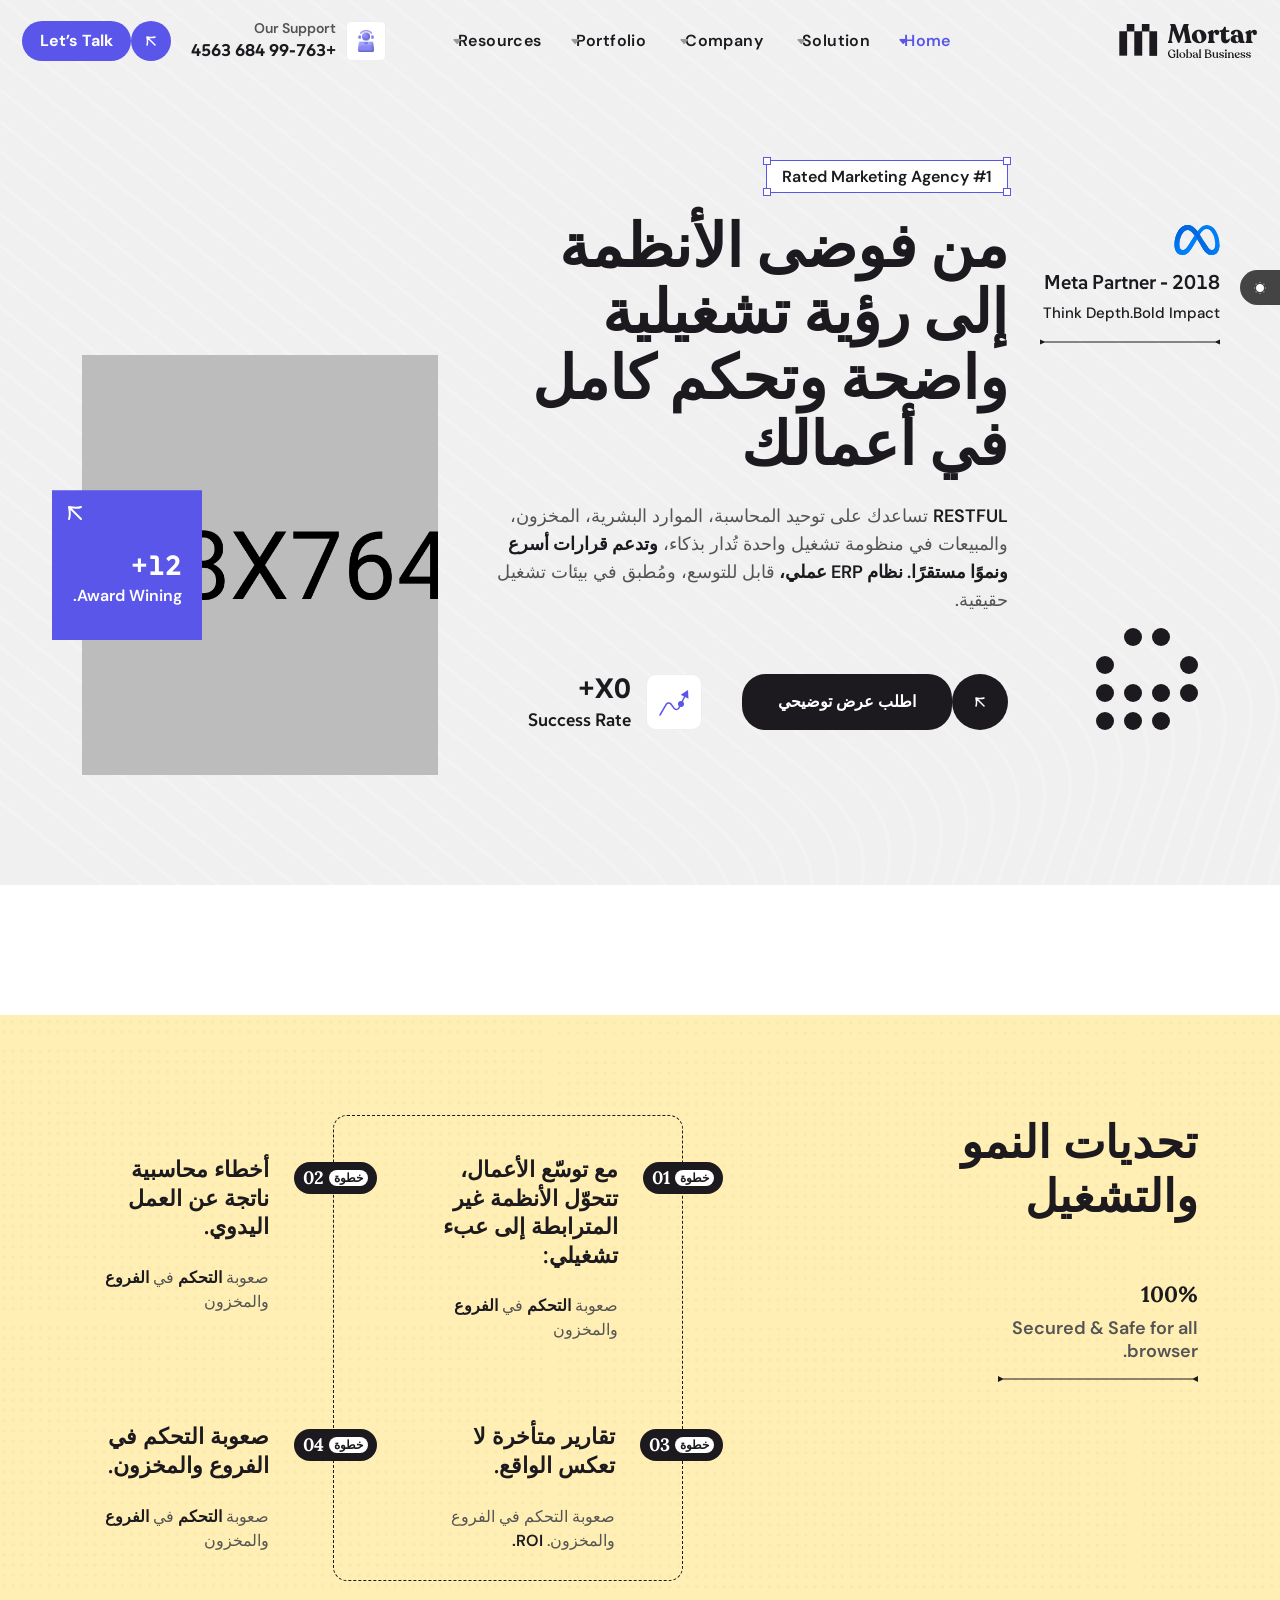
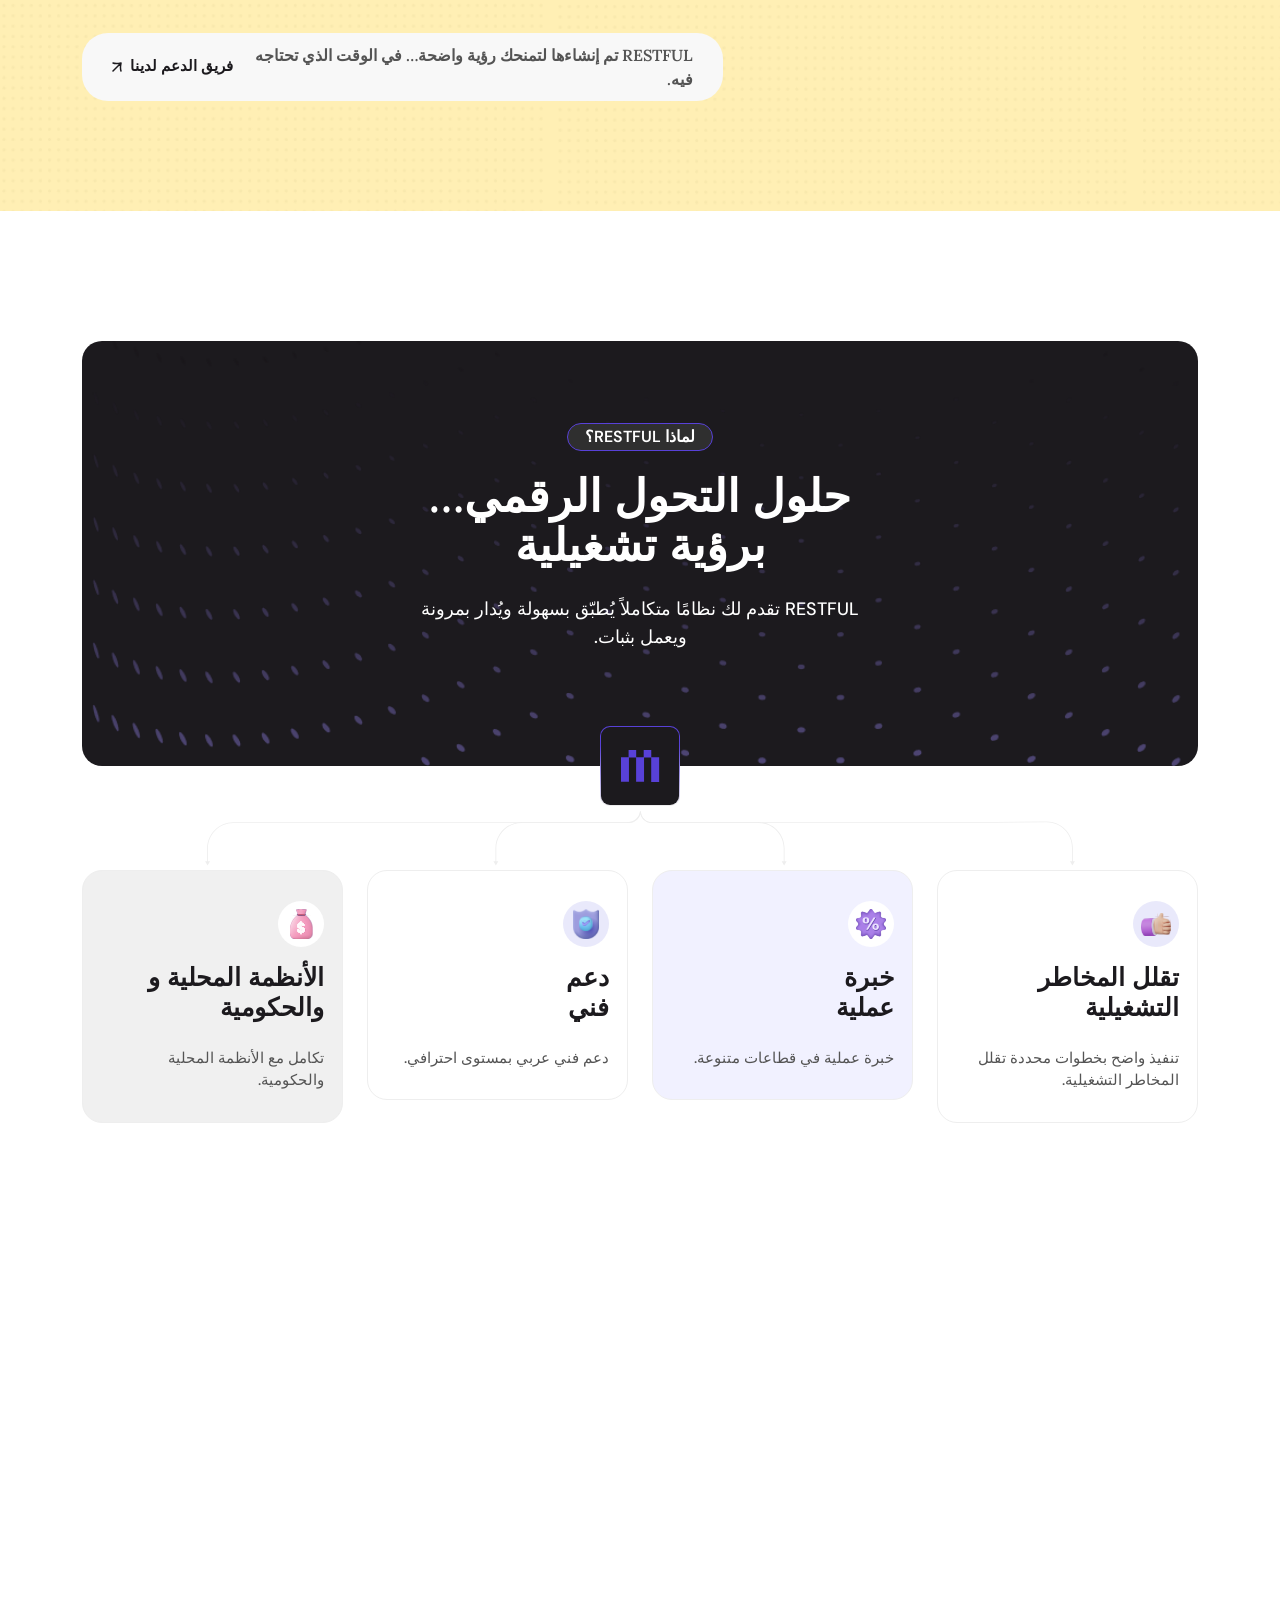
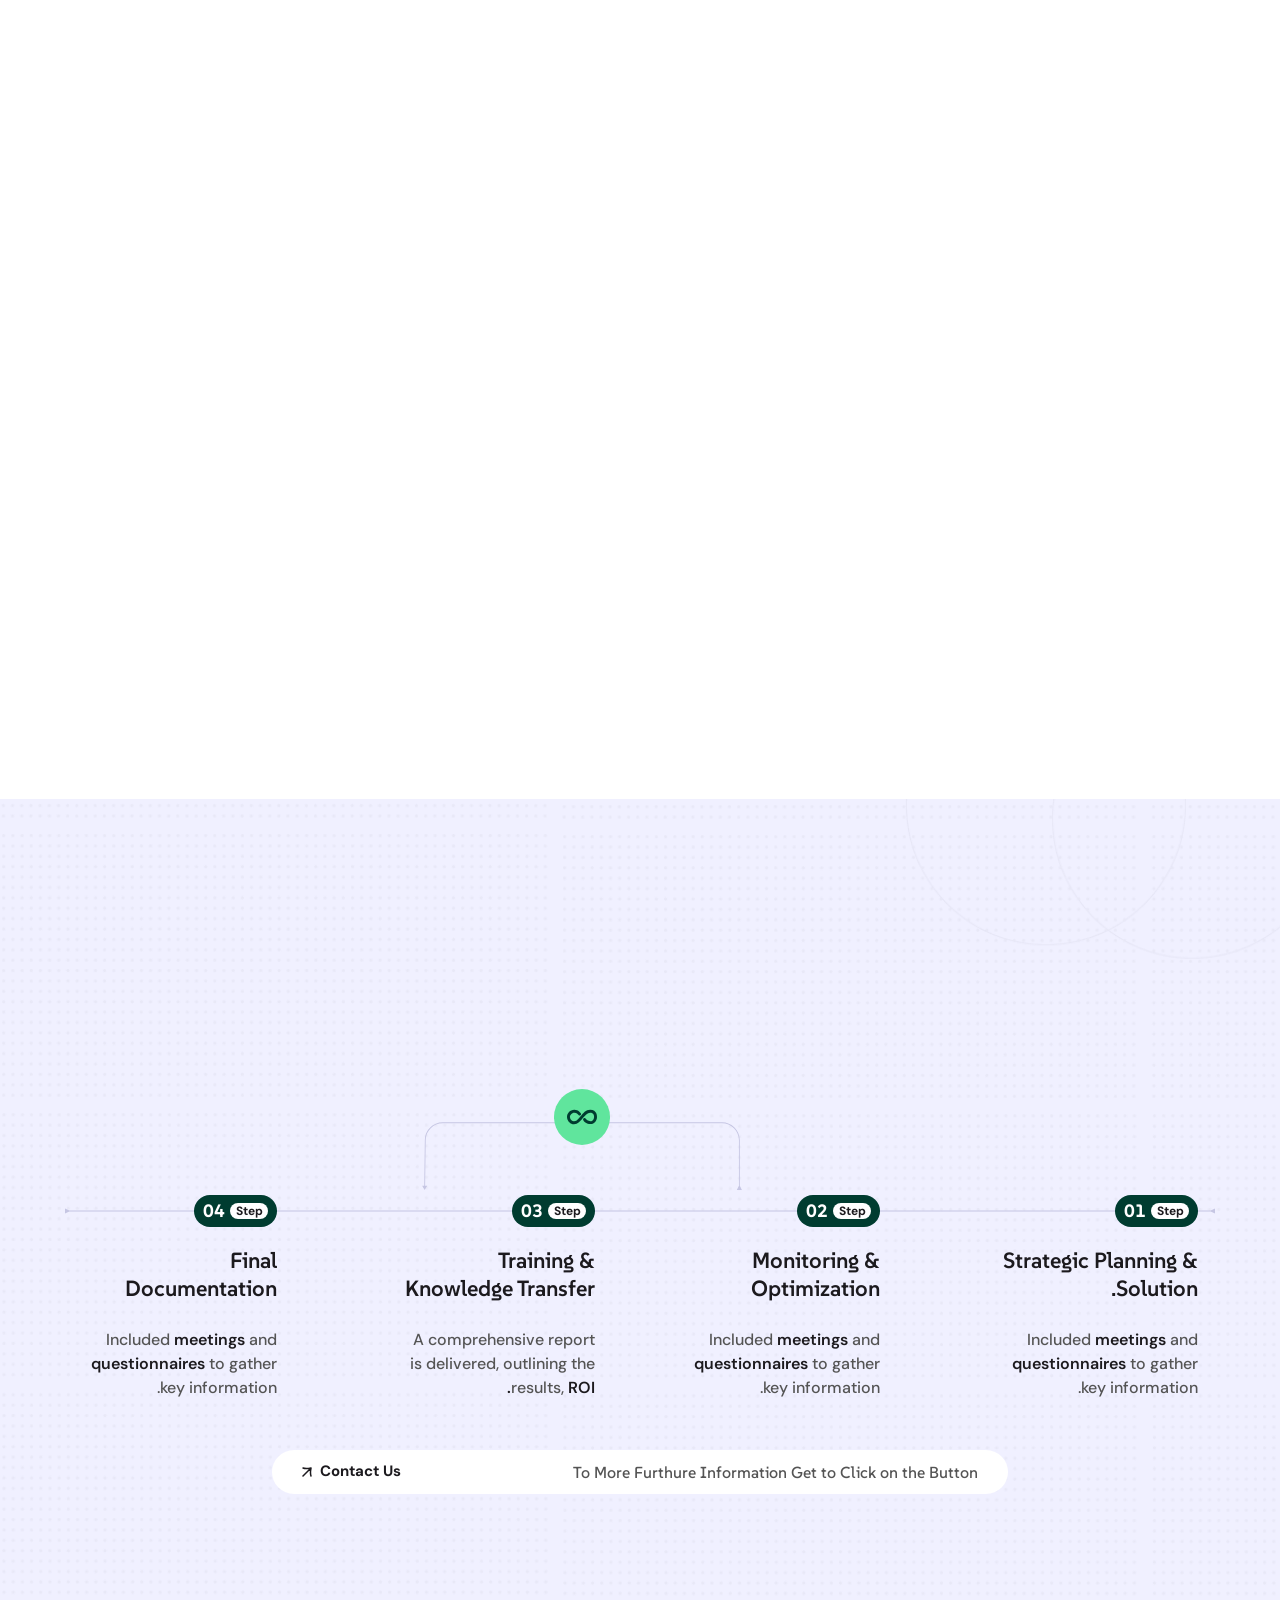
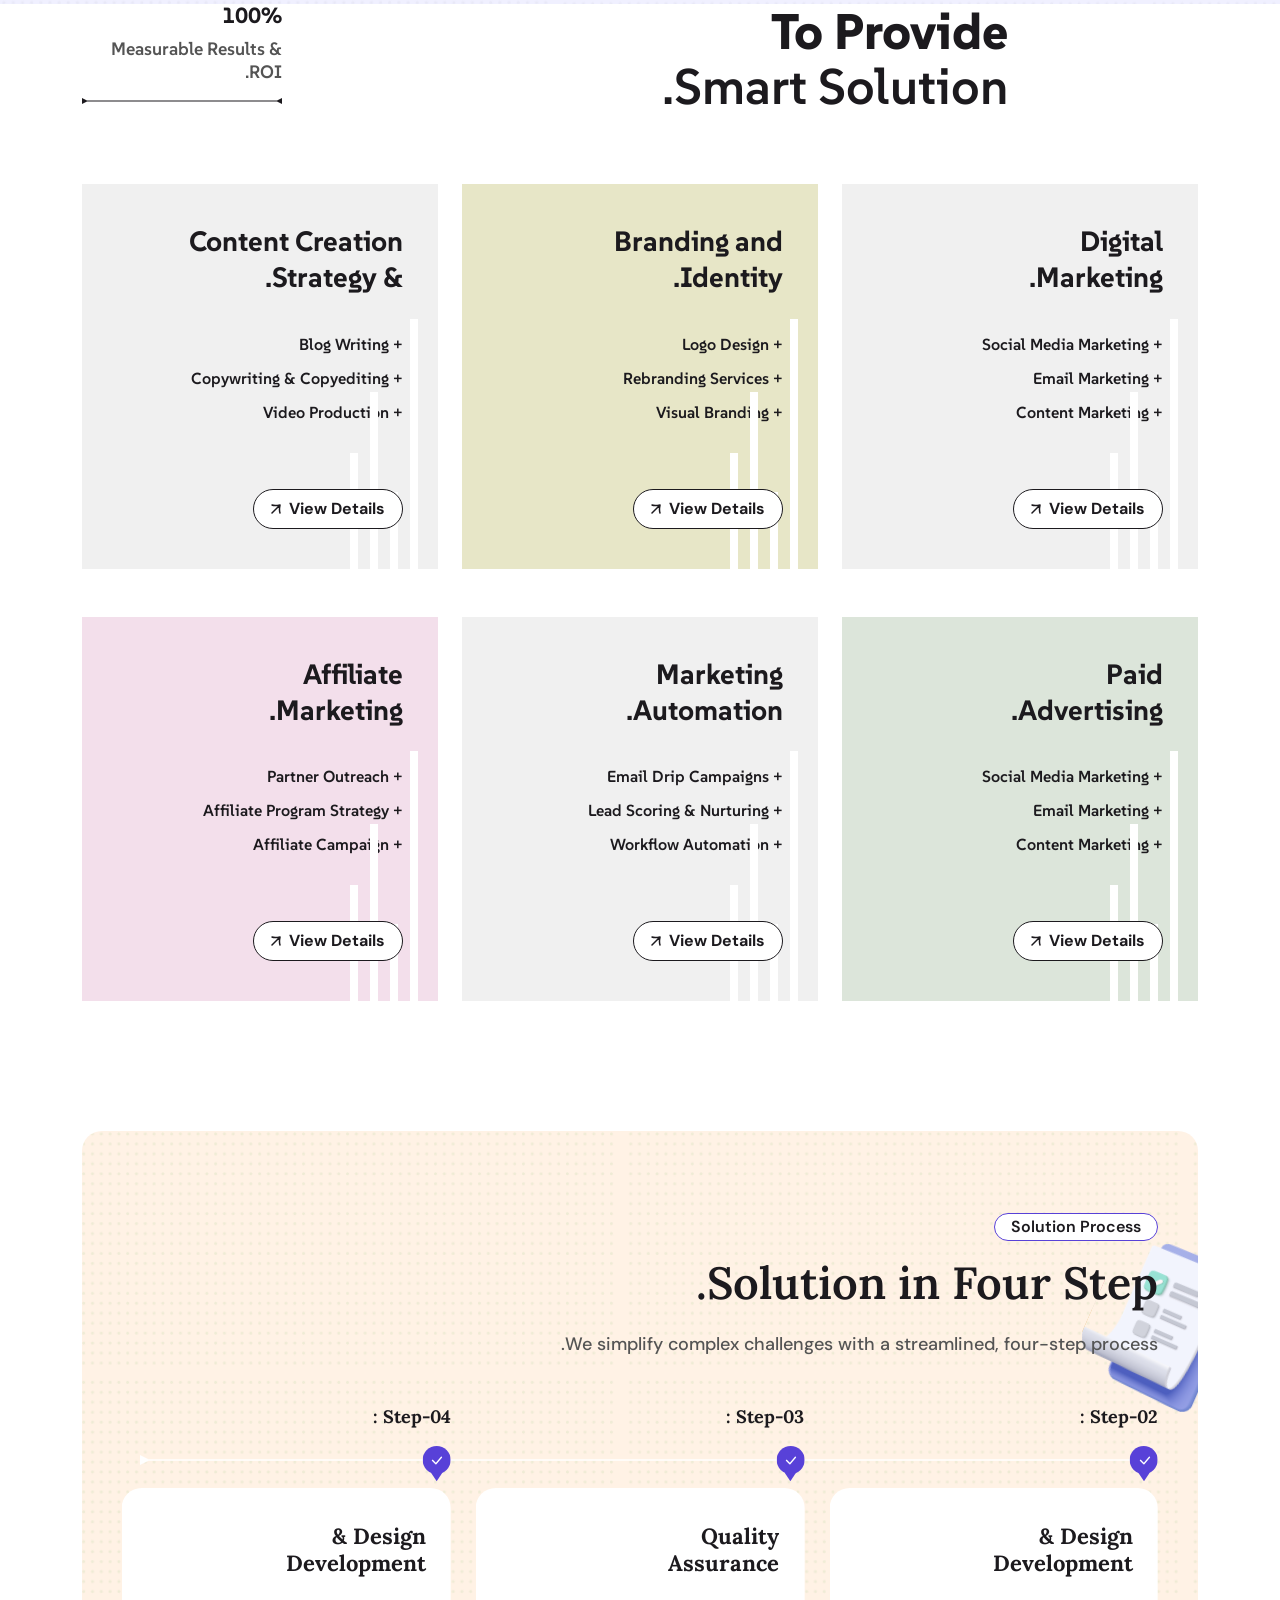
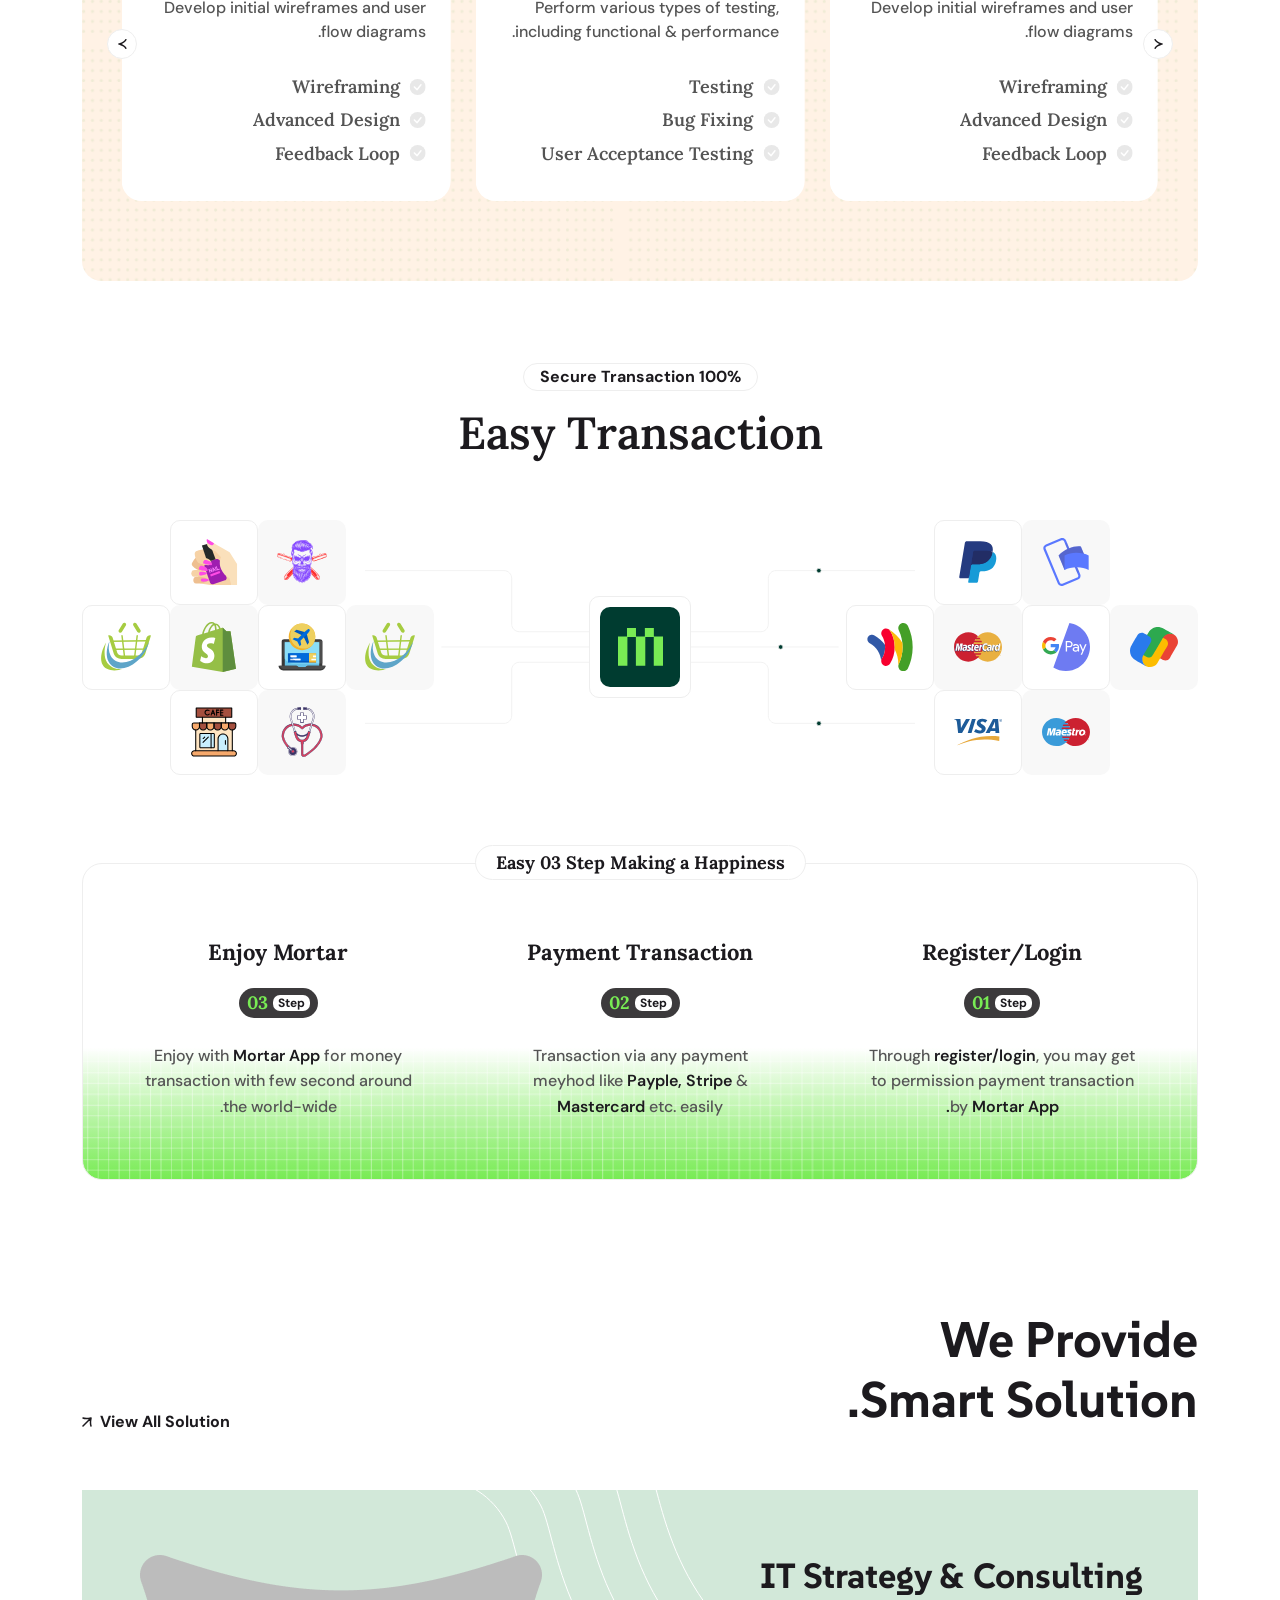
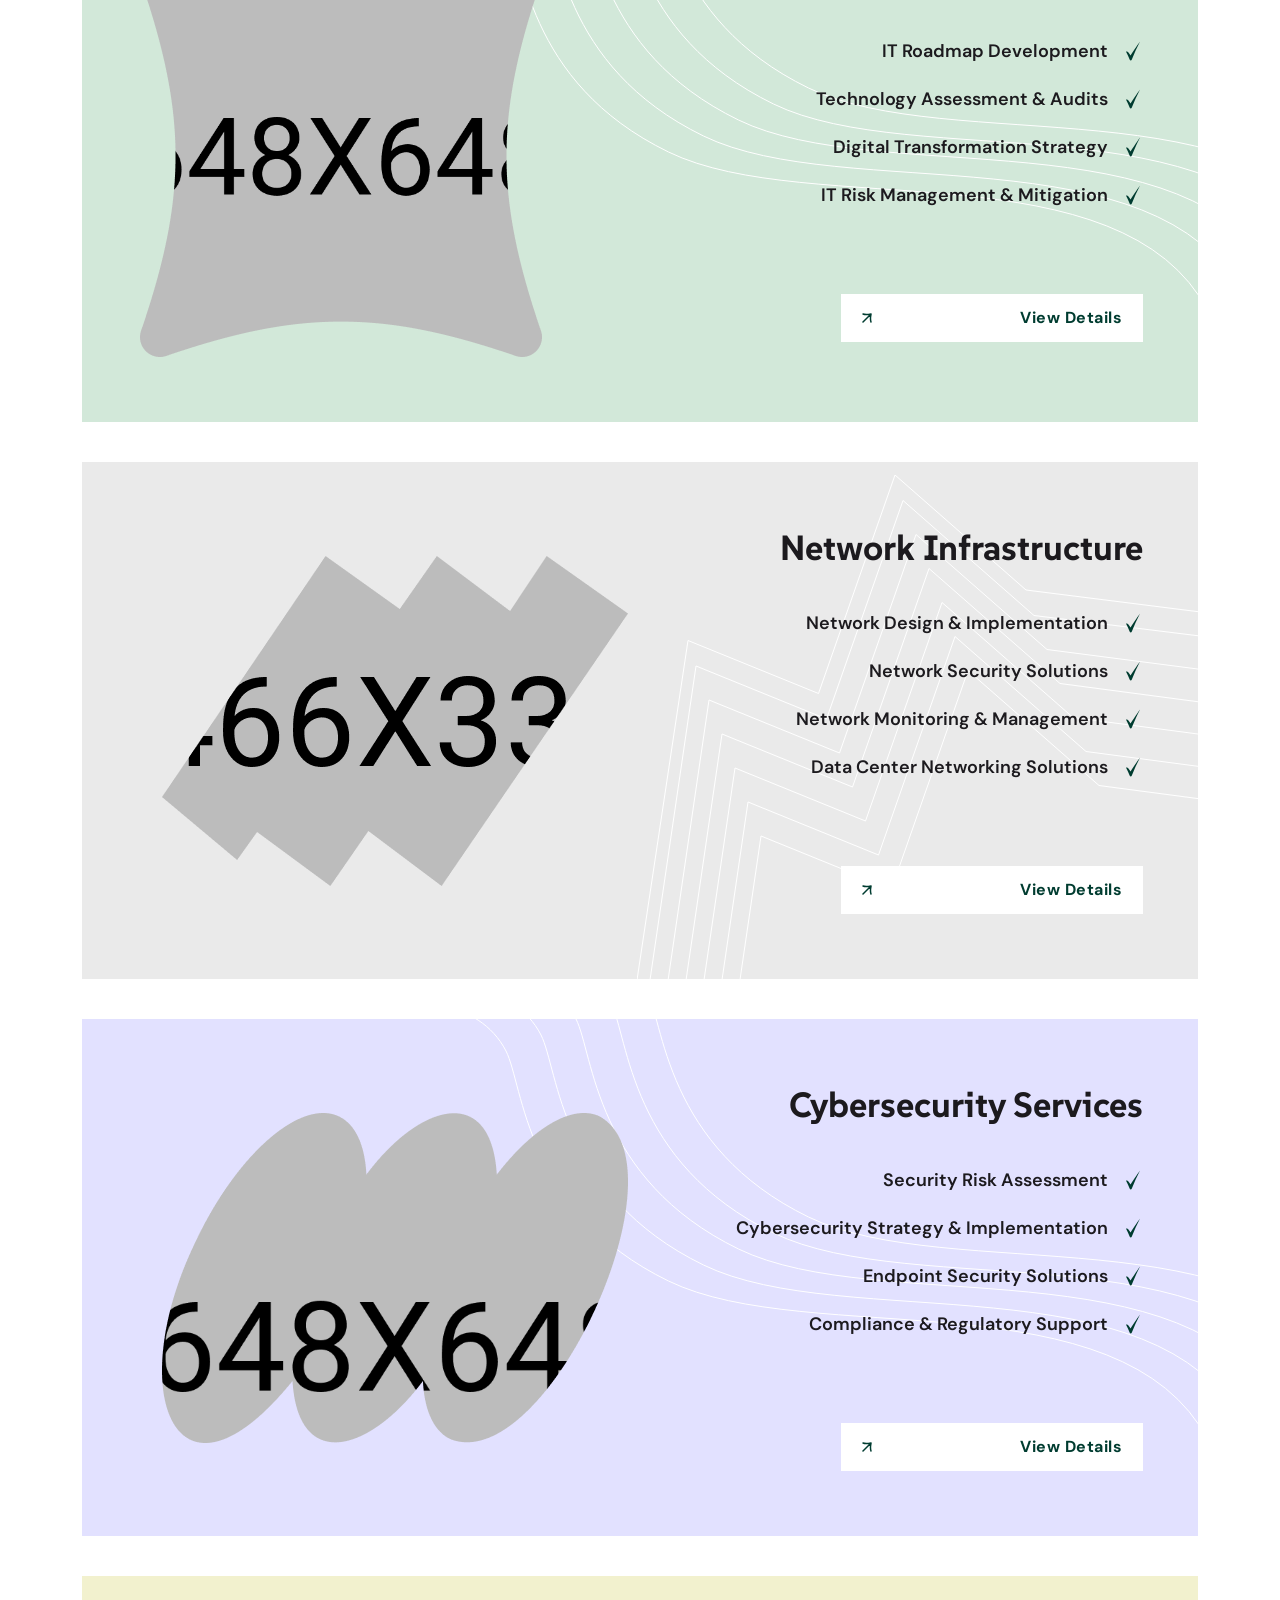
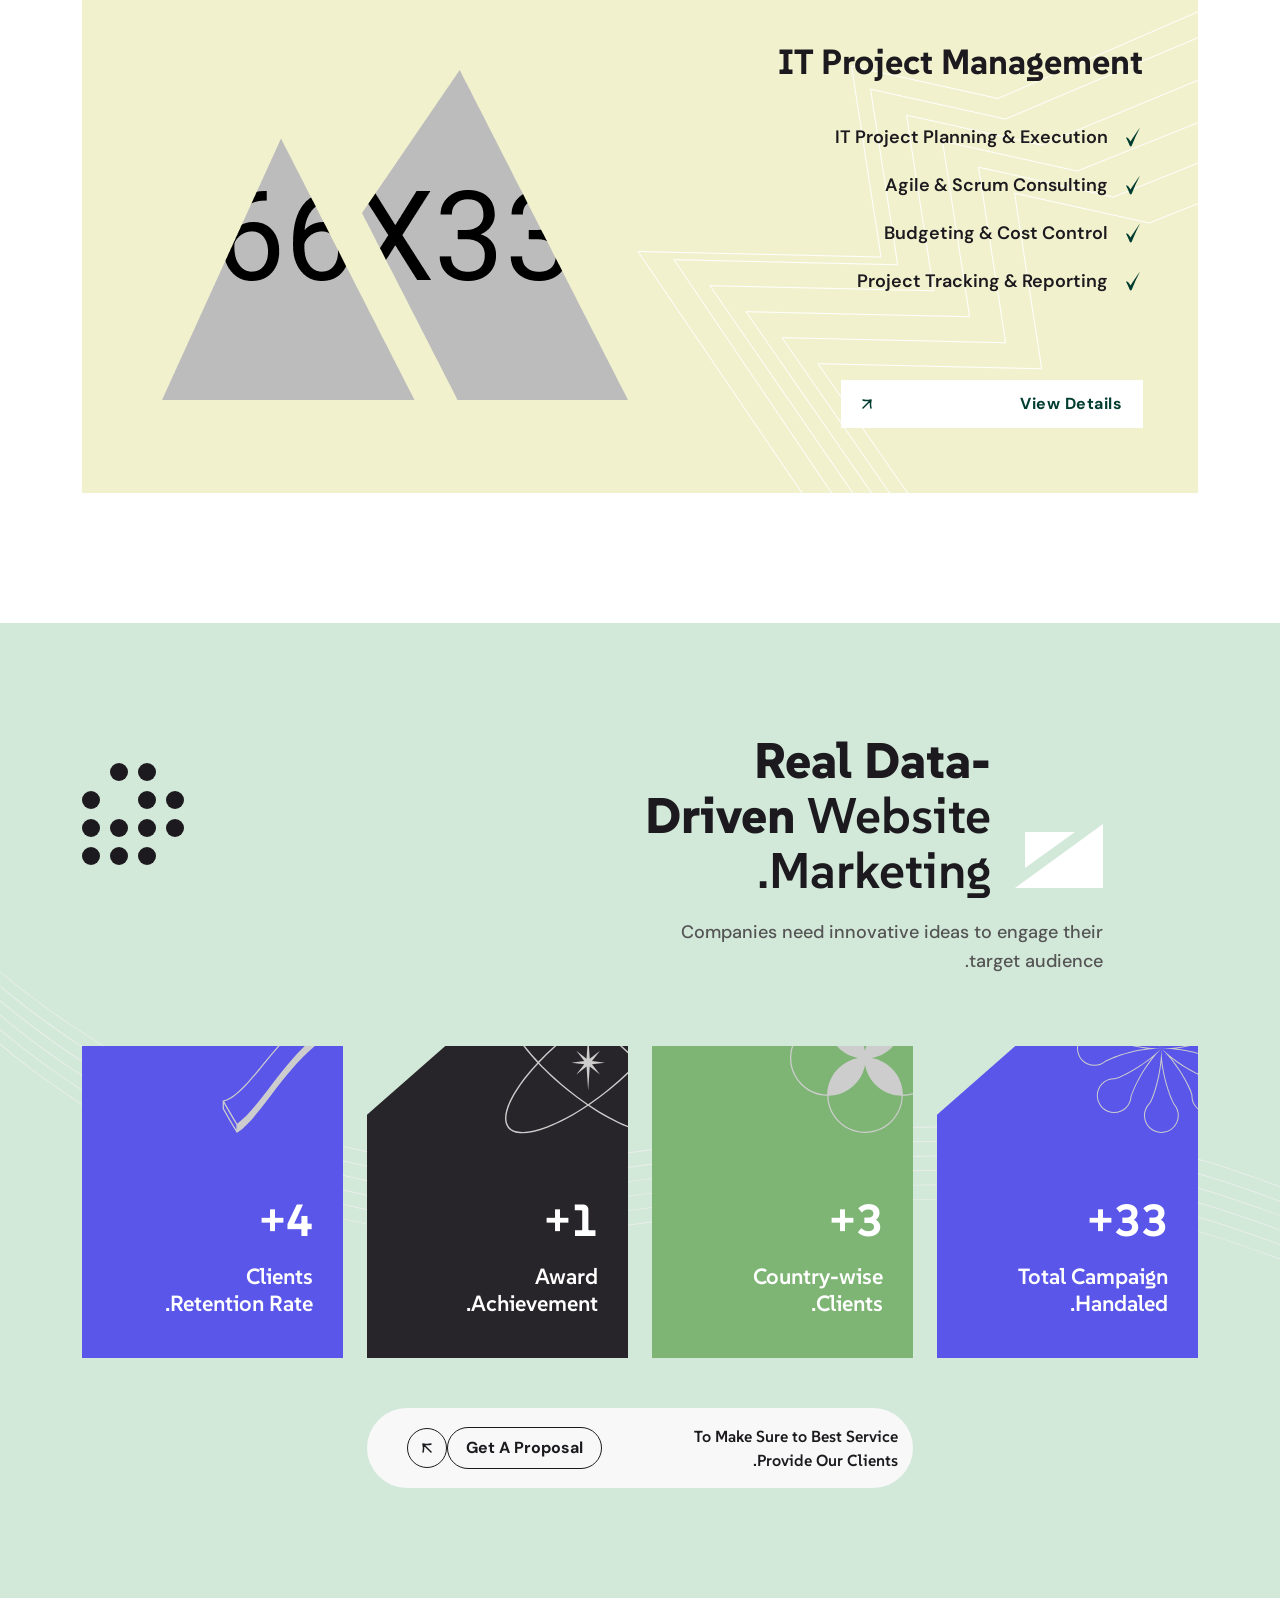
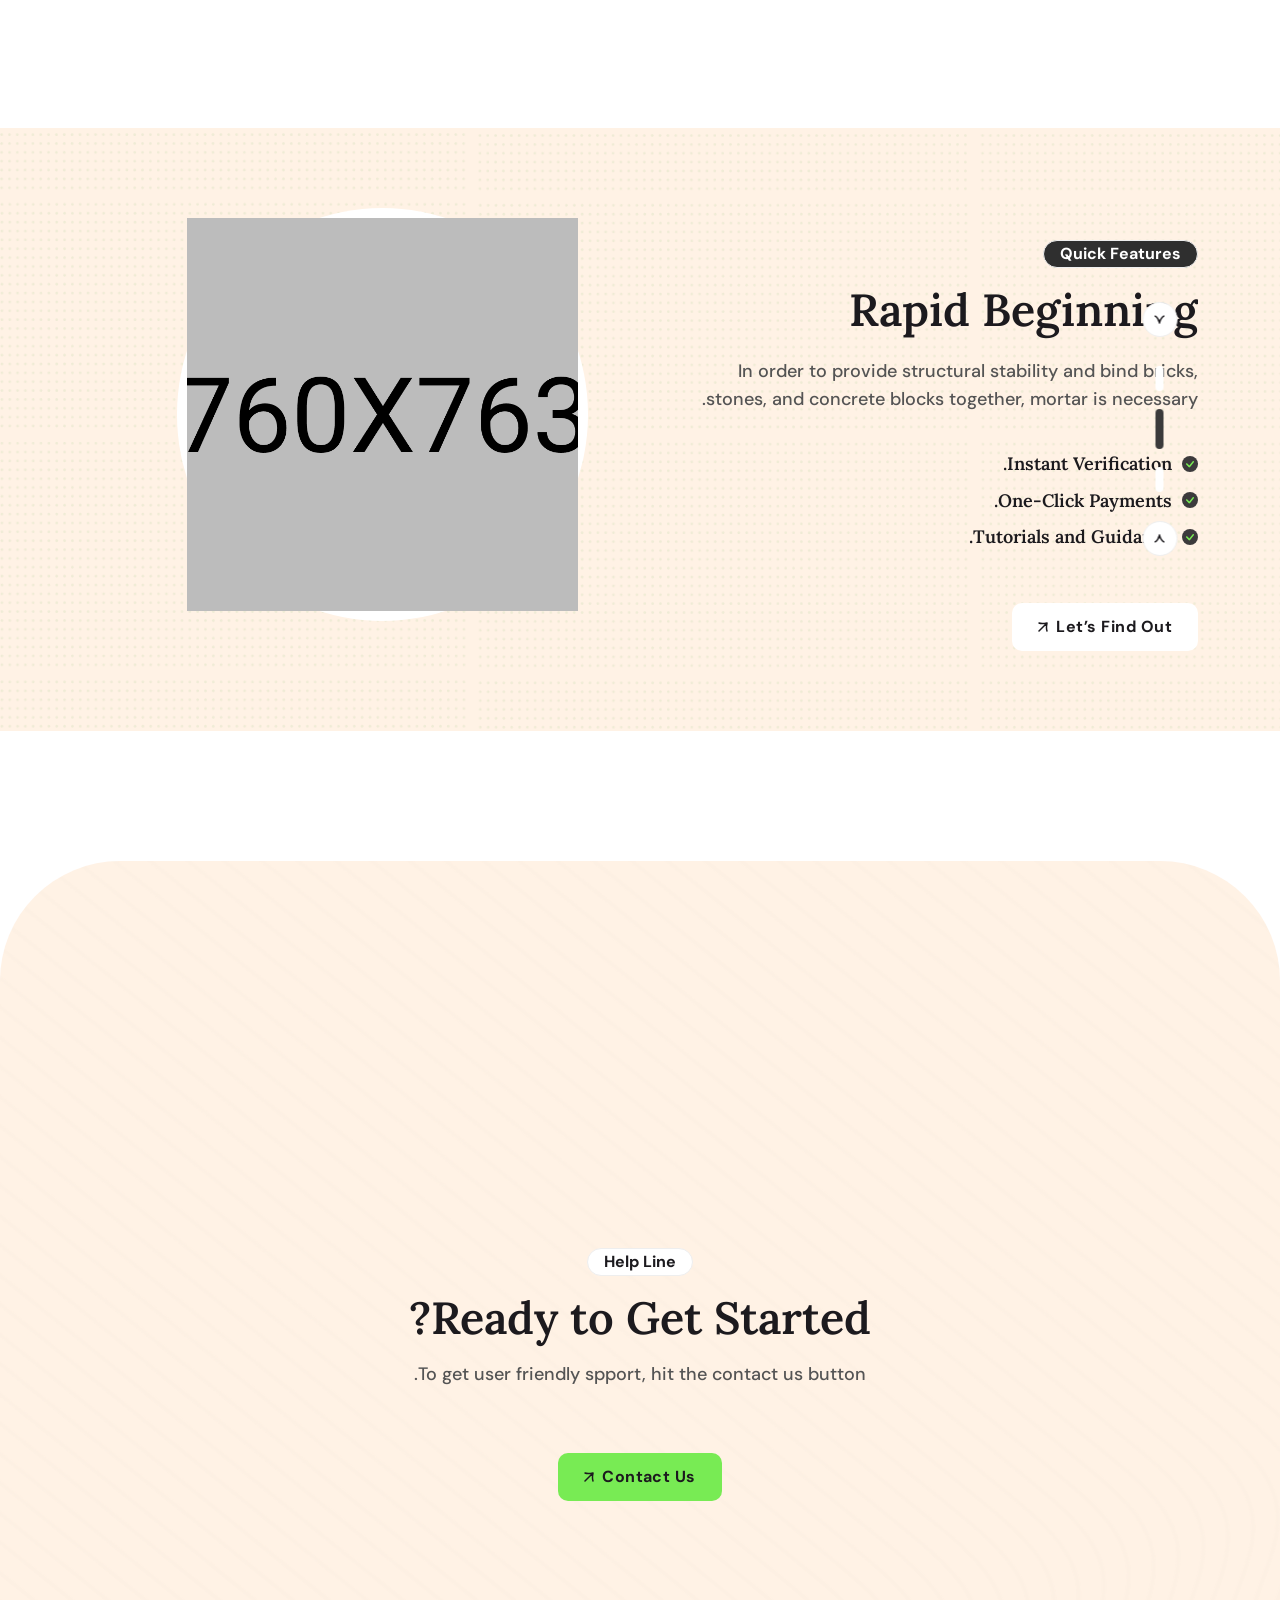
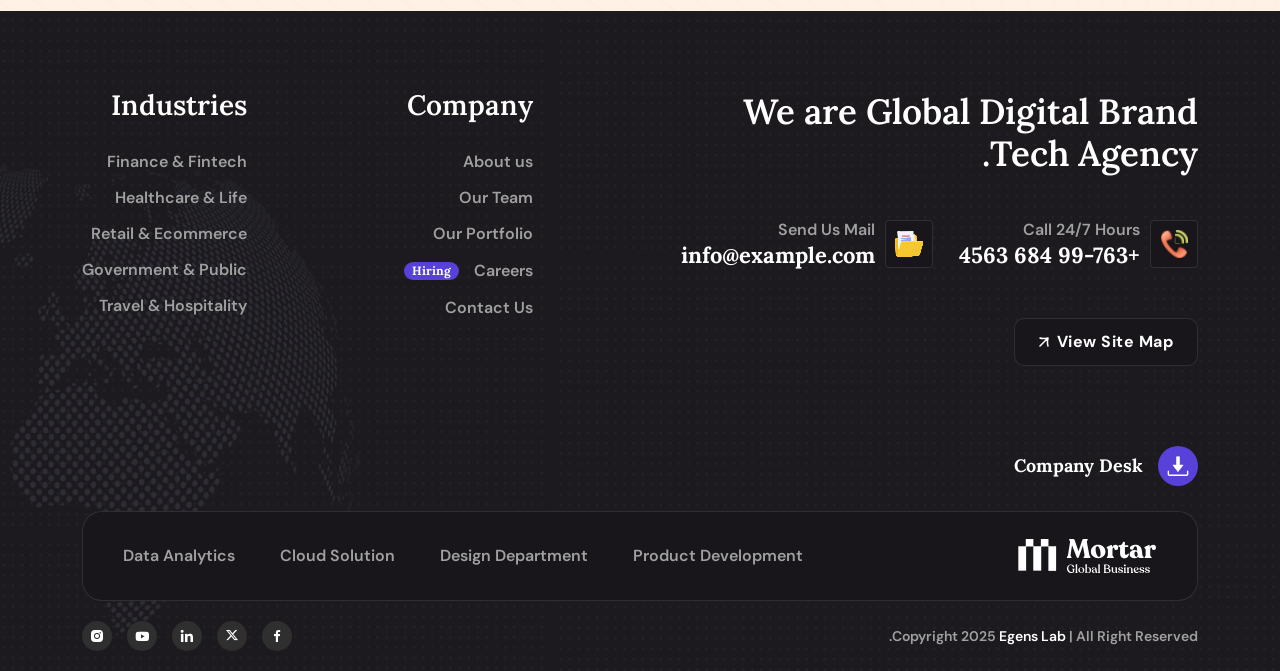
==== commit 95c19811: "save all add all section" ====
--- a/index.html
+++ b/index.html
@@ -79,7 +79,7 @@
                             <ul class="sub-menu d-lg-none">
                                 <li class="active">
                                     <a href="#">Light Version</a>
-                                    <i class="d-lg-flex d-none bi-caret-right-fill dropdown-icon"></i>
+                                    <i class="d-lg-flex d-none bi-caret-left-fill dropdown-icon"></i>
                                     <i class="d-lg-none d-flex bi bi-plus dropdown-icon"></i>
                                     <ul class="sub-menu">
                                         <li><a href="index.html">Startup Agency</a></li>
@@ -93,7 +93,7 @@
                                 </li>
                                 <li>
                                     <a href="#">Dark Version</a>
-                                    <i class="d-lg-flex d-none bi-caret-right-fill dropdown-icon"></i>
+                                    <i class="d-lg-flex d-none bi-caret-left-fill dropdown-icon"></i>
                                     <i class="d-lg-none d-flex bi bi-plus dropdown-icon"></i>
                                     <ul class="sub-menu">
                                         <li><a href="startup-agency-dark.html">Startup Agency</a></li>
@@ -511,13 +511,13 @@
                             </div>
                         </li>
                         <li class="menu-item-has-children">
+                            <i class="bi bi-plus dropdown-icon"></i>
                             <a href="case-study.html" class="drop-down">Company</a>
-                            <i class="bi bi-plus dropdown-icon"></i>
                             <ul class="sub-menu">
                                 <li><a href="about.html">Company</a></li>
                                 <li>
                                     <a href="team.html">Our Team</a>
-                                    <i class="d-lg-flex d-none bi-caret-right-fill dropdown-icon"></i>
+                                    <i class="d-lg-flex d-none bi-caret-left-fill dropdown-icon"></i>
                                     <i class="d-lg-none d-flex bi bi-plus dropdown-icon"></i>
                                     <ul class="sub-menu">
                                         <li><a href="team.html">Team Style 01</a></li>
@@ -530,7 +530,7 @@
                                 <li><a href="social-responsibility.html">Social Responsibility</a></li>
                                 <li>
                                     <a href="service.html">Services</a>
-                                    <i class="d-lg-flex d-none bi-caret-right-fill dropdown-icon"></i>
+                                    <i class="d-lg-flex d-none bi-caret-left-fill dropdown-icon"></i>
                                     <i class="d-lg-none d-flex bi bi-plus dropdown-icon"></i>
                                     <ul class="sub-menu">
                                         <li><a href="service.html">Service Style 01</a></li>
@@ -540,7 +540,7 @@
                                 </li>
                                 <li>
                                     <a href="case-study.html">Case Study</a>
-                                    <i class="d-lg-flex d-none bi-caret-right-fill dropdown-icon"></i>
+                                    <i class="d-lg-flex d-none bi-caret-left-fill dropdown-icon"></i>
                                     <i class="d-lg-none d-flex bi bi-plus dropdown-icon"></i>
                                     <ul class="sub-menu">
                                         <li><a href="case-study.html">Case Study Style 01</a></li>
@@ -550,7 +550,7 @@
                                 </li>
                                 <li>
                                     <a href="news-insight-grid.html">News & Insight</a>
-                                    <i class="d-lg-flex d-none bi-caret-right-fill dropdown-icon"></i>
+                                    <i class="d-lg-flex d-none bi-caret-left-fill dropdown-icon"></i>
                                     <i class="d-lg-none d-flex bi bi-plus dropdown-icon"></i>
                                     <ul class="sub-menu">
                                         <li><a href="news-insight-grid.html">News & Insight 01</a></li>
@@ -562,7 +562,7 @@
                                 <li><a href="pricing.html">Pricing Plan</a></li>
                                 <li>
                                     <a href="career.html">Career</a>
-                                    <i class="d-lg-flex d-none bi-caret-right-fill dropdown-icon"></i>
+                                    <i class="d-lg-flex d-none bi-caret-left-fill dropdown-icon"></i>
                                     <i class="d-lg-none d-flex bi bi-plus dropdown-icon"></i>
                                     <ul class="sub-menu">
                                         <li><a href="career.html">Career</a></li>
@@ -571,7 +571,7 @@
                                 </li>
                                 <li>
                                     <a href="shop.html">Shop</a>
-                                    <i class="d-lg-flex d-none bi-caret-right-fill dropdown-icon"></i>
+                                    <i class="d-lg-flex d-none bi-caret-left-fill dropdown-icon"></i>
                                     <i class="d-lg-none d-flex bi bi-plus dropdown-icon"></i>
                                     <ul class="sub-menu">
                                         <li><a href="shop.html">Shop</a></li>
@@ -874,7 +874,7 @@
                         </h1>
                         <p>
                             <span>RESTFUL</span>
-                           تساعدك على توحيد المحاسبة، الموارد البشرية، المخزون، والمبيعات
+                            تساعدك على توحيد المحاسبة، الموارد البشرية، المخزون، والمبيعات
                             في منظومة تشغيل واحدة تُدار بذكاء،
                             <span>
                                 وتدعم قرارات أسرع ونموًا مستقرًا.
@@ -882,7 +882,7 @@
                             </span>
                             قابل للتوسع، ومُطبق في بيئات تشغيل حقيقية.
                         </p>
-                        <div class="btn-and-counter-area" >
+                        <div class="btn-and-counter-area">
                             <a href="contact.html" class="primary-btn4 black-bg" dir="rtl">
                                 <span class="icon">
                                     <svg width="10" height="10" viewBox="0 0 10 10" xmlns="http://www.w3.org/2000/svg">
@@ -943,292 +943,357 @@
         </div>
     </div>
     <!-- home3 Banner Section End -->
-    <!-- home3 Partner Section Start -->
-    <div class="partner-area four mb-130">
+    <!-- home6 Process Section Start -->
+    <div class="home6-process-section mb-130">
         <div class="container">
-            <div class="partner-title-area wow animate fadeInDown" data-wow-delay="200ms" data-wow-duration="1500ms">
-                <h6>Our Globally <span>20K+</span> Clients.</h6>
-                <h6>Our Happy Cleints <span>90%+</span></h6>
-            </div>
-            <div class="partner-wrap">
-                <div class="marquee light">
-                    <div class="marquee__group">
-                        <a href="#"><img src="assets/img/home1/partner-01.png" alt=""></a>
-                        <a href="#"><img src="assets/img/home1/partner-02.png" alt=""></a>
-                        <a href="#"><img src="assets/img/home1/partner-03.png" alt=""></a>
-                        <a href="#"><img src="assets/img/home1/partner-04.png" alt=""></a>
-                        <a href="#"><img src="assets/img/home1/partner-05.png" alt=""></a>
-                        <a href="#"><img src="assets/img/home1/partner-06.png" alt=""></a>
-                    </div>
-                    <div aria-hidden="true" class="marquee__group">
-                        <a href="#"><img src="assets/img/home1/partner-01.png" alt=""></a>
-                        <a href="#"><img src="assets/img/home1/partner-02.png" alt=""></a>
-                        <a href="#"><img src="assets/img/home1/partner-03.png" alt=""></a>
-                        <a href="#"><img src="assets/img/home1/partner-04.png" alt=""></a>
-                        <a href="#"><img src="assets/img/home1/partner-05.png" alt=""></a>
-                        <a href="#"><img src="assets/img/home1/partner-06.png" alt=""></a>
-                    </div>
-                </div>
-                <div class="marquee dark">
-                    <div class="marquee__group">
-                        <a href="#"><img src="assets/img/home1/partner-light-01.png" alt=""></a>
-                        <a href="#"><img src="assets/img/home1/partner-light-02.png" alt=""></a>
-                        <a href="#"><img src="assets/img/home1/partner-light-03.png" alt=""></a>
-                        <a href="#"><img src="assets/img/home1/partner-light-04.png" alt=""></a>
-                        <a href="#"><img src="assets/img/home1/partner-light-05.png" alt=""></a>
-                        <a href="#"><img src="assets/img/home1/partner-light-06.png" alt=""></a>
-                    </div>
-                    <div aria-hidden="true" class="marquee__group">
-                        <a href="#"><img src="assets/img/home1/partner-light-01.png" alt=""></a>
-                        <a href="#"><img src="assets/img/home1/partner-light-02.png" alt=""></a>
-                        <a href="#"><img src="assets/img/home1/partner-light-03.png" alt=""></a>
-                        <a href="#"><img src="assets/img/home1/partner-light-04.png" alt=""></a>
-                        <a href="#"><img src="assets/img/home1/partner-light-05.png" alt=""></a>
-                        <a href="#"><img src="assets/img/home1/partner-light-06.png" alt=""></a>
-                    </div>
-                </div>
-            </div>
-        </div>
-    </div>
-    <!-- home3 Partner Section End -->
-    <!-- home4 Feature Section Start -->
-    <div class="home4-feature-section mb-130">
-        <div class="container">
-            <div class="row justify-content-lg-end mb-70">
-                <div class="col-xl-10 col-lg-11">
-                    <div class="row g-4 justify-content-between align-items-end">
-                        <div class="col-xl-5 col-lg-6 wow animate fadeInLeft" data-wow-delay="200ms" data-wow-duration="1500ms">
-                            <div class="section-title2">
-                                <h2><strong>Marketing</strong> Solutions Easily.</h2>
-                                <p>Providing expert legal guidance tailored to your unique needs.</p>
-                            </div>
-                        </div>
-                        <div class="col-lg-5 wow animate fadeInRight" data-wow-delay="200ms" data-wow-duration="1500ms">
-                            <div class="partner-area">
-                                <div class="google-partner">
-                                    <img src="assets/img/home4/google-partner.png" alt="" class="light">
-                                    <img src="assets/img/home4/google-partner-dark.png" alt="" class="dark">
+            <div class="row gy-lg-4 gy-5 justify-content-between">
+                <div class="col-lg-4 wow animate fadeInLeft" data-wow-delay="200ms" data-wow-duration="1500ms">
+                    <div class="section-title">
+                        <h2>
+                            تحديات النمو والتشغيل
+                        </h2>
+                    </div>
+                    <div class="result-area">
+                        <span>100%</span>
+                        <p>Secured & Safe for all browser.</p>
+                        <svg width="200" height="6" viewBox="0 0 200 6" xmlns="http://www.w3.org/2000/svg">
+                            <path d="M5 2.5L0 0.113249V5.88675L5 3.5V2.5ZM195 3.5L200 5.88675V0.113249L195 2.5V3.5ZM4.5 3.5H195.5V2.5H4.5V3.5Z"></path>
+                        </svg>
+                    </div>
+                </div>
+                <div class="col-xl-7 col-lg-8 wow animate fadeInRight" data-wow-delay="200ms" data-wow-duration="1500ms">
+                    <div class="process-wrapper">
+                        <ul class="process-list" dir="rtl">
+                            <li class="single-process">
+                                <div class="step-no">
+                                    <span>خطوة</span>
+                                    <strong>01</strong>
                                 </div>
-                                <div class="microsoft-partner">
-                                    <img src="assets/img/home4/microsoft-advertising.png" alt="" class="light">
-                                    <img src="assets/img/home4/microsoft-advertising-dark.png" alt="" class="dark">
-                                </div>
-                            </div>
-                        </div>
-                    </div>
-                </div>
-            </div>
-            <div class="row g-4 mb-50">
-                <div class="col-xl-3 col-lg-4 col-md-6 wow animate fadeInDown" data-wow-delay="200ms" data-wow-duration="1500ms">
-                    <div class="feature-card3 magnetic-item">
-                        <svg class="arrow" width="24" height="24" viewBox="0 0 24 24" xmlns="http://www.w3.org/2000/svg">
-                            <path d="M1 23L23 1M23 1C18.1111 1.91667 7.41667 3.75 1 1M23 1C22.0833 5.58333 20.25 15.6667 23 23" stroke-width="1.5" stroke-linecap="round" />
-                        </svg>
-                        <svg class="shape" width="195" height="118" viewBox="0 0 195 118" xmlns="http://www.w3.org/2000/svg">
-                            <g>
-                                <path d="M108.972 51.7893C108.939 51.7893 108.907 51.7893 108.841 51.7564L-22.6324 5.61378C-22.7311 5.5808 -22.7969 5.51484 -22.8298 5.41589C-22.8627 5.31694 -22.8627 5.21798 -22.8298 5.15202L20.6984 -119.555C20.7643 -119.753 20.9617 -119.852 21.1591 -119.786L152.665 -73.6432C152.764 -73.6103 152.83 -73.5443 152.863 -73.4453C152.895 -73.3464 152.895 -73.2474 152.863 -73.1815L109.334 51.5255C109.268 51.6904 109.137 51.7893 108.972 51.7893ZM-22.0731 5.05307L108.775 50.9648L152.073 -73.0825L21.2578 -118.994L-22.0731 5.05307Z" />
-                                <path d="M107.262 55.9447C107.229 55.9447 107.163 55.9447 107.13 55.9117L-26.712 3.63437C-26.8107 3.60139 -26.8765 3.53543 -26.9094 3.43649C-26.9423 3.33754 -26.9423 3.23857 -26.9094 3.17261L22.4424 -123.744C22.5082 -123.942 22.7385 -124.008 22.903 -123.942L156.745 -71.6647C156.942 -71.5988 157.008 -71.3679 156.942 -71.203L107.591 55.7138C107.558 55.8127 107.492 55.8787 107.393 55.9117C107.36 55.9447 107.295 55.9447 107.262 55.9447ZM-26.1198 3.10666L107.031 55.1201L156.12 -71.137L22.9688 -123.15L-26.1198 3.10666Z" />
-                                <path d="M105.32 60.1998C105.287 60.1998 105.222 60.1998 105.189 60.1668L-30.8248 1.45789C-30.9235 1.4249 -30.9893 1.35892 -31.0222 1.25998C-31.0551 1.16103 -31.0551 1.06209 -31.0222 0.996124L24.3505 -127.999C24.3834 -128.098 24.4492 -128.163 24.5479 -128.196C24.6466 -128.229 24.7453 -128.229 24.8111 -128.196L160.825 -69.5205C161.022 -69.4546 161.088 -69.2237 161.022 -69.0588L105.649 59.9689C105.584 60.1008 105.452 60.1998 105.32 60.1998ZM-30.2326 0.96315L105.123 59.3752L160.232 -68.9598L24.8769 -127.372L-30.2326 0.96315Z" />
-                                <path d="M103.149 64.4874C103.083 64.4874 103.05 64.4874 102.984 64.4544L-35.0031 -0.916946C-35.1677 -1.0159 -35.2664 -1.21379 -35.1677 -1.4117L26.5221 -132.319C26.555 -132.418 26.6208 -132.484 26.7195 -132.517C26.8182 -132.55 26.9169 -132.55 26.9827 -132.517L165.003 -67.1459C165.168 -67.0469 165.266 -66.849 165.168 -66.6511L103.478 64.2895C103.445 64.3885 103.379 64.4544 103.281 64.4874C103.248 64.4874 103.215 64.4874 103.149 64.4874ZM-34.378 -1.4117L102.984 63.6628L164.378 -66.6182L27.0156 -131.66L-34.378 -1.4117Z" />
-                                <path d="M100.813 68.8411C100.747 68.8411 100.714 68.8411 100.648 68.8081L-39.2145 -3.52258C-39.3132 -3.55557 -39.379 -3.65451 -39.379 -3.72047C-39.4119 -3.81943 -39.4119 -3.91837 -39.3461 -3.98433L28.9238 -136.64C28.9567 -136.739 29.0555 -136.805 29.1213 -136.805C29.22 -136.838 29.3187 -136.838 29.3845 -136.772L169.247 -64.4413C169.412 -64.3424 169.511 -64.1445 169.412 -63.9466L101.109 68.6432C101.043 68.7751 100.945 68.8411 100.813 68.8411ZM-38.5894 -4.01733L100.616 67.9835L168.556 -64.0126L29.3516 -136.013L-38.5894 -4.01733Z" />
-                                <path d="M98.2138 73.2276C98.148 73.2276 98.0822 73.2276 98.0493 73.1946L-43.4587 -6.39226C-43.6232 -6.49121 -43.689 -6.72208 -43.5903 -6.88699L31.4902 -141.093C31.5231 -141.192 31.6218 -141.225 31.7205 -141.258C31.8192 -141.291 31.9179 -141.258 31.9837 -141.225L173.492 -61.671C173.656 -61.572 173.722 -61.3411 173.623 -61.1762L98.5099 73.0627C98.477 73.1616 98.3783 73.1946 98.2796 73.2276C98.2796 73.2276 98.2467 73.2276 98.2138 73.2276ZM-42.8007 -6.82103L98.0822 72.403L172.834 -61.1762L31.9179 -140.4L-42.8007 -6.82103Z" />
-                                <path d="M95.3842 77.6803C95.3184 77.6803 95.2526 77.6473 95.1868 77.6143L-47.7359 -9.45955C-47.8017 -9.52553 -47.8675 -9.59149 -47.9004 -9.69044C-47.9333 -9.78938 -47.9004 -9.88834 -47.8675 -9.9543L34.3196 -145.512C34.4183 -145.677 34.6486 -145.743 34.8131 -145.644L177.736 -58.5705C177.9 -58.4716 177.966 -58.2407 177.867 -58.0758L95.6803 77.4824C95.6145 77.6143 95.4829 77.6803 95.3842 77.6803ZM-47.0779 -9.88832L95.2526 76.8228L177.045 -58.1088L34.7473 -144.82L-47.0779 -9.88832Z" />
-                                <path d="M92.2913 82.1328C92.2255 82.1328 92.1597 82.0998 92.0939 82.0668L-52.0462 -12.7909C-52.112 -12.8569 -52.1778 -12.9228 -52.2107 -13.0218C-52.2436 -13.1207 -52.2107 -13.2197 -52.1449 -13.2856L37.3792 -149.998C37.4779 -150.163 37.7082 -150.196 37.8727 -150.097L182.013 -55.2064C182.079 -55.1405 182.144 -55.0745 182.177 -54.9756C182.21 -54.8766 182.177 -54.7777 182.112 -54.7117L92.5874 81.9679C92.5216 82.0669 92.4229 82.1328 92.2913 82.1328ZM-51.3553 -13.2197L92.1926 81.2753L181.322 -54.8106L37.8069 -149.306L-51.3553 -13.2197Z" />
-                                <path d="M88.9684 86.6185C88.9026 86.6185 88.8368 86.5855 88.771 86.5526L-56.3232 -16.3859C-56.389 -16.4519 -56.4548 -16.5179 -56.4548 -16.6168C-56.4548 -16.7158 -56.4548 -16.8147 -56.389 -16.8807L40.7353 -154.517C40.8669 -154.682 41.0643 -154.715 41.2288 -154.616L186.323 -51.6773C186.389 -51.6113 186.455 -51.5453 186.455 -51.4464C186.455 -51.3474 186.455 -51.2485 186.389 -51.1825L89.2645 86.4866C89.1987 86.5525 89.1329 86.6185 89.0342 86.6185C89.0013 86.6185 89.0013 86.6185 88.9684 86.6185ZM-55.6323 -16.7817L88.9026 85.761L185.632 -51.2485L41.1301 -153.791L-55.6323 -16.7817Z" />
-                                <path d="M85.3822 91.1373C85.3164 91.1373 85.2177 91.1043 85.1519 91.0713L-60.6333 -20.2447C-60.6991 -20.3107 -60.7649 -20.3767 -60.7649 -20.4756C-60.7649 -20.5746 -60.7649 -20.6735 -60.6991 -20.7395L44.3215 -159.035C44.4531 -159.2 44.6834 -159.233 44.815 -159.101L190.633 -47.7852C190.798 -47.6532 190.83 -47.4223 190.699 -47.2904L85.6783 91.0053C85.6125 91.0713 85.5467 91.1373 85.448 91.1373C85.4151 91.1373 85.3822 91.1373 85.3822 91.1373ZM-59.9095 -20.6075L85.3164 90.2467L189.909 -47.4553L44.6834 -158.31L-59.9095 -20.6075Z" />
-                                <path d="M81.5328 95.6561C81.4341 95.6561 81.3683 95.6231 81.3025 95.5901L-64.9433 -24.3673C-65.1078 -24.4993 -65.1078 -24.7301 -65.0091 -24.8621L48.171 -163.554C48.2368 -163.62 48.3355 -163.686 48.4013 -163.686C48.5 -163.686 48.5987 -163.653 48.6645 -163.62L194.877 -43.6951C195.042 -43.5632 195.042 -43.3323 194.943 -43.2004L81.796 95.5241C81.7302 95.5901 81.6315 95.6561 81.5657 95.6561C81.5328 95.6561 81.5328 95.6561 81.5328 95.6561ZM-64.1865 -24.6972L81.467 94.7986L194.186 -43.3323L48.5329 -162.795L-64.1865 -24.6972Z" />
-                                <path d="M77.3874 100.174C77.2887 100.174 77.2229 100.141 77.1571 100.075L-69.2203 -28.7544C-69.3848 -28.8864 -69.3848 -29.1172 -69.2532 -29.2492L52.3496 -168.073C52.4154 -168.139 52.5141 -168.205 52.6128 -168.205C52.7115 -168.205 52.8102 -168.172 52.876 -168.106L199.22 -39.2759C199.286 -39.2099 199.352 -39.1109 199.352 -39.012C199.352 -38.9131 199.319 -38.8141 199.253 -38.7481L77.6506 100.042C77.5848 100.108 77.4861 100.174 77.3874 100.174ZM-68.4636 -29.0513L77.3545 99.2838L198.464 -38.979L52.6457 -167.314L-68.4636 -29.0513Z" />
-                                <path d="M72.9457 104.66C72.847 104.66 72.7812 104.627 72.6825 104.561L-73.4645 -33.4377C-73.5962 -33.5696 -73.6291 -33.8005 -73.4645 -33.9654L56.7913 -172.591C56.8571 -172.657 56.9558 -172.69 57.0545 -172.69C57.1532 -172.69 57.2519 -172.657 57.3177 -172.591L203.465 -34.5591C203.531 -34.4931 203.563 -34.3942 203.563 -34.2952C203.563 -34.1963 203.531 -34.0974 203.465 -34.0314L73.209 104.561C73.1431 104.627 73.0444 104.66 72.9457 104.66ZM-72.7078 -33.7345L72.9128 103.803L202.708 -34.2952L57.0545 -171.832L-72.7078 -33.7345Z" />
-                                <path d="M68.2408 109.146C68.1421 109.146 68.0434 109.113 67.9776 109.047L-77.676 -38.451C-77.8076 -38.5829 -77.8076 -38.8138 -77.676 -38.9787L61.4961 -177.11C61.5619 -177.176 61.6277 -177.208 61.7593 -177.208C61.858 -177.208 61.9567 -177.176 62.0225 -177.11L207.676 -29.6447C207.808 -29.5127 207.808 -29.2818 207.676 -29.1169L68.504 109.014C68.4053 109.113 68.3395 109.146 68.2408 109.146ZM-76.8863 -38.6819L68.2408 108.288L206.886 -29.3478L61.7593 -176.285L-76.8863 -38.6819Z" />
-                                <path d="M63.207 113.598C63.1083 113.598 63.0096 113.565 62.9438 113.466L-81.8215 -43.7285C-81.8873 -43.7944 -81.9202 -43.8934 -81.9202 -43.9923C-81.9202 -44.0913 -81.8873 -44.1902 -81.7886 -44.2562L66.5629 -181.529C66.6287 -181.595 66.7274 -181.628 66.8261 -181.628C66.9248 -181.628 67.0235 -181.595 67.0893 -181.496L211.855 -24.3017C211.986 -24.1698 211.986 -23.9389 211.822 -23.774L63.4373 113.499C63.3715 113.565 63.3057 113.598 63.207 113.598ZM-81.0318 -43.9593L63.2399 112.708L211.032 -24.0709L66.7932 -180.738L-81.0318 -43.9593Z" />
-                                <path d="M57.8769 117.985C57.7782 117.985 57.6795 117.952 57.6137 117.853L-85.9013 -49.3354C-85.9671 -49.4013 -86 -49.5003 -86 -49.5992C-86 -49.6982 -85.9342 -49.7971 -85.8684 -49.8301L71.8928 -185.916C72.0573 -186.048 72.2876 -186.015 72.3863 -185.883L215.901 -18.6946C215.967 -18.6286 216 -18.5297 216 -18.4307C216 -18.3318 215.934 -18.2328 215.868 -18.1998L58.1072 117.919C58.0414 117.952 57.9427 117.985 57.8769 117.985ZM-85.1446 -49.5332L57.8769 117.095L215.112 -18.5297L72.0902 -185.157L-85.1446 -49.5332Z" />
-                            </g>
-                        </svg>
-                        <div class="feature-content">
-                            <h4>Marketing <br> Automation</h4>
-                            <p>Marketing automation refers to the use of software & technology to streamline, automate.</p>
-                        </div>
-                    </div>
-                </div>
-                <div class="col-xl-3 col-lg-4 col-md-6 wow animate fadeInDown" data-wow-delay="400ms" data-wow-duration="1500ms">
-                    <div class="feature-card3 two magnetic-item">
-                        <svg class="arrow" width="24" height="24" viewBox="0 0 24 24" xmlns="http://www.w3.org/2000/svg">
-                            <path d="M1 23L23 1M23 1C18.1111 1.91667 7.41667 3.75 1 1M23 1C22.0833 5.58333 20.25 15.6667 23 23" stroke-width="1.5" stroke-linecap="round" />
-                        </svg>
-                        <svg class="shape" width="195" height="118" viewBox="0 0 195 118" xmlns="http://www.w3.org/2000/svg">
-                            <g>
-                                <path d="M108.972 51.7893C108.939 51.7893 108.907 51.7893 108.841 51.7564L-22.6324 5.61378C-22.7311 5.5808 -22.7969 5.51484 -22.8298 5.41589C-22.8627 5.31694 -22.8627 5.21798 -22.8298 5.15202L20.6984 -119.555C20.7643 -119.753 20.9617 -119.852 21.1591 -119.786L152.665 -73.6432C152.764 -73.6103 152.83 -73.5443 152.863 -73.4453C152.895 -73.3464 152.895 -73.2474 152.863 -73.1815L109.334 51.5255C109.268 51.6904 109.137 51.7893 108.972 51.7893ZM-22.0731 5.05307L108.775 50.9648L152.073 -73.0825L21.2578 -118.994L-22.0731 5.05307Z" />
-                                <path d="M107.262 55.9447C107.229 55.9447 107.163 55.9447 107.13 55.9117L-26.712 3.63437C-26.8107 3.60139 -26.8765 3.53543 -26.9094 3.43649C-26.9423 3.33754 -26.9423 3.23857 -26.9094 3.17261L22.4424 -123.744C22.5082 -123.942 22.7385 -124.008 22.903 -123.942L156.745 -71.6647C156.942 -71.5988 157.008 -71.3679 156.942 -71.203L107.591 55.7138C107.558 55.8127 107.492 55.8787 107.393 55.9117C107.36 55.9447 107.295 55.9447 107.262 55.9447ZM-26.1198 3.10666L107.031 55.1201L156.12 -71.137L22.9688 -123.15L-26.1198 3.10666Z" />
-                                <path d="M105.32 60.1998C105.287 60.1998 105.222 60.1998 105.189 60.1668L-30.8248 1.45789C-30.9235 1.4249 -30.9893 1.35892 -31.0222 1.25998C-31.0551 1.16103 -31.0551 1.06209 -31.0222 0.996124L24.3505 -127.999C24.3834 -128.098 24.4492 -128.163 24.5479 -128.196C24.6466 -128.229 24.7453 -128.229 24.8111 -128.196L160.825 -69.5205C161.022 -69.4546 161.088 -69.2237 161.022 -69.0588L105.649 59.9689C105.584 60.1008 105.452 60.1998 105.32 60.1998ZM-30.2326 0.96315L105.123 59.3752L160.232 -68.9598L24.8769 -127.372L-30.2326 0.96315Z" />
-                                <path d="M103.149 64.4874C103.083 64.4874 103.05 64.4874 102.984 64.4544L-35.0031 -0.916946C-35.1677 -1.0159 -35.2664 -1.21379 -35.1677 -1.4117L26.5221 -132.319C26.555 -132.418 26.6208 -132.484 26.7195 -132.517C26.8182 -132.55 26.9169 -132.55 26.9827 -132.517L165.003 -67.1459C165.168 -67.0469 165.266 -66.849 165.168 -66.6511L103.478 64.2895C103.445 64.3885 103.379 64.4544 103.281 64.4874C103.248 64.4874 103.215 64.4874 103.149 64.4874ZM-34.378 -1.4117L102.984 63.6628L164.378 -66.6182L27.0156 -131.66L-34.378 -1.4117Z" />
-                                <path d="M100.813 68.8411C100.747 68.8411 100.714 68.8411 100.648 68.8081L-39.2145 -3.52258C-39.3132 -3.55557 -39.379 -3.65451 -39.379 -3.72047C-39.4119 -3.81943 -39.4119 -3.91837 -39.3461 -3.98433L28.9238 -136.64C28.9567 -136.739 29.0555 -136.805 29.1213 -136.805C29.22 -136.838 29.3187 -136.838 29.3845 -136.772L169.247 -64.4413C169.412 -64.3424 169.511 -64.1445 169.412 -63.9466L101.109 68.6432C101.043 68.7751 100.945 68.8411 100.813 68.8411ZM-38.5894 -4.01733L100.616 67.9835L168.556 -64.0126L29.3516 -136.013L-38.5894 -4.01733Z" />
-                                <path d="M98.2138 73.2276C98.148 73.2276 98.0822 73.2276 98.0493 73.1946L-43.4587 -6.39226C-43.6232 -6.49121 -43.689 -6.72208 -43.5903 -6.88699L31.4902 -141.093C31.5231 -141.192 31.6218 -141.225 31.7205 -141.258C31.8192 -141.291 31.9179 -141.258 31.9837 -141.225L173.492 -61.671C173.656 -61.572 173.722 -61.3411 173.623 -61.1762L98.5099 73.0627C98.477 73.1616 98.3783 73.1946 98.2796 73.2276C98.2796 73.2276 98.2467 73.2276 98.2138 73.2276ZM-42.8007 -6.82103L98.0822 72.403L172.834 -61.1762L31.9179 -140.4L-42.8007 -6.82103Z" />
-                                <path d="M95.3842 77.6803C95.3184 77.6803 95.2526 77.6473 95.1868 77.6143L-47.7359 -9.45955C-47.8017 -9.52553 -47.8675 -9.59149 -47.9004 -9.69044C-47.9333 -9.78938 -47.9004 -9.88834 -47.8675 -9.9543L34.3196 -145.512C34.4183 -145.677 34.6486 -145.743 34.8131 -145.644L177.736 -58.5705C177.9 -58.4716 177.966 -58.2407 177.867 -58.0758L95.6803 77.4824C95.6145 77.6143 95.4829 77.6803 95.3842 77.6803ZM-47.0779 -9.88832L95.2526 76.8228L177.045 -58.1088L34.7473 -144.82L-47.0779 -9.88832Z" />
-                                <path d="M92.2913 82.1328C92.2255 82.1328 92.1597 82.0998 92.0939 82.0668L-52.0462 -12.7909C-52.112 -12.8569 -52.1778 -12.9228 -52.2107 -13.0218C-52.2436 -13.1207 -52.2107 -13.2197 -52.1449 -13.2856L37.3792 -149.998C37.4779 -150.163 37.7082 -150.196 37.8727 -150.097L182.013 -55.2064C182.079 -55.1405 182.144 -55.0745 182.177 -54.9756C182.21 -54.8766 182.177 -54.7777 182.112 -54.7117L92.5874 81.9679C92.5216 82.0669 92.4229 82.1328 92.2913 82.1328ZM-51.3553 -13.2197L92.1926 81.2753L181.322 -54.8106L37.8069 -149.306L-51.3553 -13.2197Z" />
-                                <path d="M88.9684 86.6185C88.9026 86.6185 88.8368 86.5855 88.771 86.5526L-56.3232 -16.3859C-56.389 -16.4519 -56.4548 -16.5179 -56.4548 -16.6168C-56.4548 -16.7158 -56.4548 -16.8147 -56.389 -16.8807L40.7353 -154.517C40.8669 -154.682 41.0643 -154.715 41.2288 -154.616L186.323 -51.6773C186.389 -51.6113 186.455 -51.5453 186.455 -51.4464C186.455 -51.3474 186.455 -51.2485 186.389 -51.1825L89.2645 86.4866C89.1987 86.5525 89.1329 86.6185 89.0342 86.6185C89.0013 86.6185 89.0013 86.6185 88.9684 86.6185ZM-55.6323 -16.7817L88.9026 85.761L185.632 -51.2485L41.1301 -153.791L-55.6323 -16.7817Z" />
-                                <path d="M85.3822 91.1373C85.3164 91.1373 85.2177 91.1043 85.1519 91.0713L-60.6333 -20.2447C-60.6991 -20.3107 -60.7649 -20.3767 -60.7649 -20.4756C-60.7649 -20.5746 -60.7649 -20.6735 -60.6991 -20.7395L44.3215 -159.035C44.4531 -159.2 44.6834 -159.233 44.815 -159.101L190.633 -47.7852C190.798 -47.6532 190.83 -47.4223 190.699 -47.2904L85.6783 91.0053C85.6125 91.0713 85.5467 91.1373 85.448 91.1373C85.4151 91.1373 85.3822 91.1373 85.3822 91.1373ZM-59.9095 -20.6075L85.3164 90.2467L189.909 -47.4553L44.6834 -158.31L-59.9095 -20.6075Z" />
-                                <path d="M81.5328 95.6561C81.4341 95.6561 81.3683 95.6231 81.3025 95.5901L-64.9433 -24.3673C-65.1078 -24.4993 -65.1078 -24.7301 -65.0091 -24.8621L48.171 -163.554C48.2368 -163.62 48.3355 -163.686 48.4013 -163.686C48.5 -163.686 48.5987 -163.653 48.6645 -163.62L194.877 -43.6951C195.042 -43.5632 195.042 -43.3323 194.943 -43.2004L81.796 95.5241C81.7302 95.5901 81.6315 95.6561 81.5657 95.6561C81.5328 95.6561 81.5328 95.6561 81.5328 95.6561ZM-64.1865 -24.6972L81.467 94.7986L194.186 -43.3323L48.5329 -162.795L-64.1865 -24.6972Z" />
-                                <path d="M77.3874 100.174C77.2887 100.174 77.2229 100.141 77.1571 100.075L-69.2203 -28.7544C-69.3848 -28.8864 -69.3848 -29.1172 -69.2532 -29.2492L52.3496 -168.073C52.4154 -168.139 52.5141 -168.205 52.6128 -168.205C52.7115 -168.205 52.8102 -168.172 52.876 -168.106L199.22 -39.2759C199.286 -39.2099 199.352 -39.1109 199.352 -39.012C199.352 -38.9131 199.319 -38.8141 199.253 -38.7481L77.6506 100.042C77.5848 100.108 77.4861 100.174 77.3874 100.174ZM-68.4636 -29.0513L77.3545 99.2838L198.464 -38.979L52.6457 -167.314L-68.4636 -29.0513Z" />
-                                <path d="M72.9457 104.66C72.847 104.66 72.7812 104.627 72.6825 104.561L-73.4645 -33.4377C-73.5962 -33.5696 -73.6291 -33.8005 -73.4645 -33.9654L56.7913 -172.591C56.8571 -172.657 56.9558 -172.69 57.0545 -172.69C57.1532 -172.69 57.2519 -172.657 57.3177 -172.591L203.465 -34.5591C203.531 -34.4931 203.563 -34.3942 203.563 -34.2952C203.563 -34.1963 203.531 -34.0974 203.465 -34.0314L73.209 104.561C73.1431 104.627 73.0444 104.66 72.9457 104.66ZM-72.7078 -33.7345L72.9128 103.803L202.708 -34.2952L57.0545 -171.832L-72.7078 -33.7345Z" />
-                                <path d="M68.2408 109.146C68.1421 109.146 68.0434 109.113 67.9776 109.047L-77.676 -38.451C-77.8076 -38.5829 -77.8076 -38.8138 -77.676 -38.9787L61.4961 -177.11C61.5619 -177.176 61.6277 -177.208 61.7593 -177.208C61.858 -177.208 61.9567 -177.176 62.0225 -177.11L207.676 -29.6447C207.808 -29.5127 207.808 -29.2818 207.676 -29.1169L68.504 109.014C68.4053 109.113 68.3395 109.146 68.2408 109.146ZM-76.8863 -38.6819L68.2408 108.288L206.886 -29.3478L61.7593 -176.285L-76.8863 -38.6819Z" />
-                                <path d="M63.207 113.598C63.1083 113.598 63.0096 113.565 62.9438 113.466L-81.8215 -43.7285C-81.8873 -43.7944 -81.9202 -43.8934 -81.9202 -43.9923C-81.9202 -44.0913 -81.8873 -44.1902 -81.7886 -44.2562L66.5629 -181.529C66.6287 -181.595 66.7274 -181.628 66.8261 -181.628C66.9248 -181.628 67.0235 -181.595 67.0893 -181.496L211.855 -24.3017C211.986 -24.1698 211.986 -23.9389 211.822 -23.774L63.4373 113.499C63.3715 113.565 63.3057 113.598 63.207 113.598ZM-81.0318 -43.9593L63.2399 112.708L211.032 -24.0709L66.7932 -180.738L-81.0318 -43.9593Z" />
-                                <path d="M57.8769 117.985C57.7782 117.985 57.6795 117.952 57.6137 117.853L-85.9013 -49.3354C-85.9671 -49.4013 -86 -49.5003 -86 -49.5992C-86 -49.6982 -85.9342 -49.7971 -85.8684 -49.8301L71.8928 -185.916C72.0573 -186.048 72.2876 -186.015 72.3863 -185.883L215.901 -18.6946C215.967 -18.6286 216 -18.5297 216 -18.4307C216 -18.3318 215.934 -18.2328 215.868 -18.1998L58.1072 117.919C58.0414 117.952 57.9427 117.985 57.8769 117.985ZM-85.1446 -49.5332L57.8769 117.095L215.112 -18.5297L72.0902 -185.157L-85.1446 -49.5332Z" />
-                            </g>
-                        </svg>
-                        <div class="feature-content">
-                            <h4>Measurable <br> Results & ROI</h4>
-                            <p>Tracking performance metrics, analytics, and delivering a strong return on investment (ROI).</p>
-                        </div>
-                    </div>
-                </div>
-                <div class="col-xl-3 col-lg-4 col-md-6 wow animate fadeInDown" data-wow-delay="600ms" data-wow-duration="1500ms">
-                    <div class="feature-card3 three magnetic-item">
-                        <svg class="arrow" width="24" height="24" viewBox="0 0 24 24" xmlns="http://www.w3.org/2000/svg">
-                            <path d="M1 23L23 1M23 1C18.1111 1.91667 7.41667 3.75 1 1M23 1C22.0833 5.58333 20.25 15.6667 23 23" stroke-width="1.5" stroke-linecap="round" />
-                        </svg>
-                        <svg class="shape" width="195" height="118" viewBox="0 0 195 118" xmlns="http://www.w3.org/2000/svg">
-                            <g>
-                                <path d="M108.972 51.7893C108.939 51.7893 108.907 51.7893 108.841 51.7564L-22.6324 5.61378C-22.7311 5.5808 -22.7969 5.51484 -22.8298 5.41589C-22.8627 5.31694 -22.8627 5.21798 -22.8298 5.15202L20.6984 -119.555C20.7643 -119.753 20.9617 -119.852 21.1591 -119.786L152.665 -73.6432C152.764 -73.6103 152.83 -73.5443 152.863 -73.4453C152.895 -73.3464 152.895 -73.2474 152.863 -73.1815L109.334 51.5255C109.268 51.6904 109.137 51.7893 108.972 51.7893ZM-22.0731 5.05307L108.775 50.9648L152.073 -73.0825L21.2578 -118.994L-22.0731 5.05307Z" />
-                                <path d="M107.262 55.9447C107.229 55.9447 107.163 55.9447 107.13 55.9117L-26.712 3.63437C-26.8107 3.60139 -26.8765 3.53543 -26.9094 3.43649C-26.9423 3.33754 -26.9423 3.23857 -26.9094 3.17261L22.4424 -123.744C22.5082 -123.942 22.7385 -124.008 22.903 -123.942L156.745 -71.6647C156.942 -71.5988 157.008 -71.3679 156.942 -71.203L107.591 55.7138C107.558 55.8127 107.492 55.8787 107.393 55.9117C107.36 55.9447 107.295 55.9447 107.262 55.9447ZM-26.1198 3.10666L107.031 55.1201L156.12 -71.137L22.9688 -123.15L-26.1198 3.10666Z" />
-                                <path d="M105.32 60.1998C105.287 60.1998 105.222 60.1998 105.189 60.1668L-30.8248 1.45789C-30.9235 1.4249 -30.9893 1.35892 -31.0222 1.25998C-31.0551 1.16103 -31.0551 1.06209 -31.0222 0.996124L24.3505 -127.999C24.3834 -128.098 24.4492 -128.163 24.5479 -128.196C24.6466 -128.229 24.7453 -128.229 24.8111 -128.196L160.825 -69.5205C161.022 -69.4546 161.088 -69.2237 161.022 -69.0588L105.649 59.9689C105.584 60.1008 105.452 60.1998 105.32 60.1998ZM-30.2326 0.96315L105.123 59.3752L160.232 -68.9598L24.8769 -127.372L-30.2326 0.96315Z" />
-                                <path d="M103.149 64.4874C103.083 64.4874 103.05 64.4874 102.984 64.4544L-35.0031 -0.916946C-35.1677 -1.0159 -35.2664 -1.21379 -35.1677 -1.4117L26.5221 -132.319C26.555 -132.418 26.6208 -132.484 26.7195 -132.517C26.8182 -132.55 26.9169 -132.55 26.9827 -132.517L165.003 -67.1459C165.168 -67.0469 165.266 -66.849 165.168 -66.6511L103.478 64.2895C103.445 64.3885 103.379 64.4544 103.281 64.4874C103.248 64.4874 103.215 64.4874 103.149 64.4874ZM-34.378 -1.4117L102.984 63.6628L164.378 -66.6182L27.0156 -131.66L-34.378 -1.4117Z" />
-                                <path d="M100.813 68.8411C100.747 68.8411 100.714 68.8411 100.648 68.8081L-39.2145 -3.52258C-39.3132 -3.55557 -39.379 -3.65451 -39.379 -3.72047C-39.4119 -3.81943 -39.4119 -3.91837 -39.3461 -3.98433L28.9238 -136.64C28.9567 -136.739 29.0555 -136.805 29.1213 -136.805C29.22 -136.838 29.3187 -136.838 29.3845 -136.772L169.247 -64.4413C169.412 -64.3424 169.511 -64.1445 169.412 -63.9466L101.109 68.6432C101.043 68.7751 100.945 68.8411 100.813 68.8411ZM-38.5894 -4.01733L100.616 67.9835L168.556 -64.0126L29.3516 -136.013L-38.5894 -4.01733Z" />
-                                <path d="M98.2138 73.2276C98.148 73.2276 98.0822 73.2276 98.0493 73.1946L-43.4587 -6.39226C-43.6232 -6.49121 -43.689 -6.72208 -43.5903 -6.88699L31.4902 -141.093C31.5231 -141.192 31.6218 -141.225 31.7205 -141.258C31.8192 -141.291 31.9179 -141.258 31.9837 -141.225L173.492 -61.671C173.656 -61.572 173.722 -61.3411 173.623 -61.1762L98.5099 73.0627C98.477 73.1616 98.3783 73.1946 98.2796 73.2276C98.2796 73.2276 98.2467 73.2276 98.2138 73.2276ZM-42.8007 -6.82103L98.0822 72.403L172.834 -61.1762L31.9179 -140.4L-42.8007 -6.82103Z" />
-                                <path d="M95.3842 77.6803C95.3184 77.6803 95.2526 77.6473 95.1868 77.6143L-47.7359 -9.45955C-47.8017 -9.52553 -47.8675 -9.59149 -47.9004 -9.69044C-47.9333 -9.78938 -47.9004 -9.88834 -47.8675 -9.9543L34.3196 -145.512C34.4183 -145.677 34.6486 -145.743 34.8131 -145.644L177.736 -58.5705C177.9 -58.4716 177.966 -58.2407 177.867 -58.0758L95.6803 77.4824C95.6145 77.6143 95.4829 77.6803 95.3842 77.6803ZM-47.0779 -9.88832L95.2526 76.8228L177.045 -58.1088L34.7473 -144.82L-47.0779 -9.88832Z" />
-                                <path d="M92.2913 82.1328C92.2255 82.1328 92.1597 82.0998 92.0939 82.0668L-52.0462 -12.7909C-52.112 -12.8569 -52.1778 -12.9228 -52.2107 -13.0218C-52.2436 -13.1207 -52.2107 -13.2197 -52.1449 -13.2856L37.3792 -149.998C37.4779 -150.163 37.7082 -150.196 37.8727 -150.097L182.013 -55.2064C182.079 -55.1405 182.144 -55.0745 182.177 -54.9756C182.21 -54.8766 182.177 -54.7777 182.112 -54.7117L92.5874 81.9679C92.5216 82.0669 92.4229 82.1328 92.2913 82.1328ZM-51.3553 -13.2197L92.1926 81.2753L181.322 -54.8106L37.8069 -149.306L-51.3553 -13.2197Z" />
-                                <path d="M88.9684 86.6185C88.9026 86.6185 88.8368 86.5855 88.771 86.5526L-56.3232 -16.3859C-56.389 -16.4519 -56.4548 -16.5179 -56.4548 -16.6168C-56.4548 -16.7158 -56.4548 -16.8147 -56.389 -16.8807L40.7353 -154.517C40.8669 -154.682 41.0643 -154.715 41.2288 -154.616L186.323 -51.6773C186.389 -51.6113 186.455 -51.5453 186.455 -51.4464C186.455 -51.3474 186.455 -51.2485 186.389 -51.1825L89.2645 86.4866C89.1987 86.5525 89.1329 86.6185 89.0342 86.6185C89.0013 86.6185 89.0013 86.6185 88.9684 86.6185ZM-55.6323 -16.7817L88.9026 85.761L185.632 -51.2485L41.1301 -153.791L-55.6323 -16.7817Z" />
-                                <path d="M85.3822 91.1373C85.3164 91.1373 85.2177 91.1043 85.1519 91.0713L-60.6333 -20.2447C-60.6991 -20.3107 -60.7649 -20.3767 -60.7649 -20.4756C-60.7649 -20.5746 -60.7649 -20.6735 -60.6991 -20.7395L44.3215 -159.035C44.4531 -159.2 44.6834 -159.233 44.815 -159.101L190.633 -47.7852C190.798 -47.6532 190.83 -47.4223 190.699 -47.2904L85.6783 91.0053C85.6125 91.0713 85.5467 91.1373 85.448 91.1373C85.4151 91.1373 85.3822 91.1373 85.3822 91.1373ZM-59.9095 -20.6075L85.3164 90.2467L189.909 -47.4553L44.6834 -158.31L-59.9095 -20.6075Z" />
-                                <path d="M81.5328 95.6561C81.4341 95.6561 81.3683 95.6231 81.3025 95.5901L-64.9433 -24.3673C-65.1078 -24.4993 -65.1078 -24.7301 -65.0091 -24.8621L48.171 -163.554C48.2368 -163.62 48.3355 -163.686 48.4013 -163.686C48.5 -163.686 48.5987 -163.653 48.6645 -163.62L194.877 -43.6951C195.042 -43.5632 195.042 -43.3323 194.943 -43.2004L81.796 95.5241C81.7302 95.5901 81.6315 95.6561 81.5657 95.6561C81.5328 95.6561 81.5328 95.6561 81.5328 95.6561ZM-64.1865 -24.6972L81.467 94.7986L194.186 -43.3323L48.5329 -162.795L-64.1865 -24.6972Z" />
-                                <path d="M77.3874 100.174C77.2887 100.174 77.2229 100.141 77.1571 100.075L-69.2203 -28.7544C-69.3848 -28.8864 -69.3848 -29.1172 -69.2532 -29.2492L52.3496 -168.073C52.4154 -168.139 52.5141 -168.205 52.6128 -168.205C52.7115 -168.205 52.8102 -168.172 52.876 -168.106L199.22 -39.2759C199.286 -39.2099 199.352 -39.1109 199.352 -39.012C199.352 -38.9131 199.319 -38.8141 199.253 -38.7481L77.6506 100.042C77.5848 100.108 77.4861 100.174 77.3874 100.174ZM-68.4636 -29.0513L77.3545 99.2838L198.464 -38.979L52.6457 -167.314L-68.4636 -29.0513Z" />
-                                <path d="M72.9457 104.66C72.847 104.66 72.7812 104.627 72.6825 104.561L-73.4645 -33.4377C-73.5962 -33.5696 -73.6291 -33.8005 -73.4645 -33.9654L56.7913 -172.591C56.8571 -172.657 56.9558 -172.69 57.0545 -172.69C57.1532 -172.69 57.2519 -172.657 57.3177 -172.591L203.465 -34.5591C203.531 -34.4931 203.563 -34.3942 203.563 -34.2952C203.563 -34.1963 203.531 -34.0974 203.465 -34.0314L73.209 104.561C73.1431 104.627 73.0444 104.66 72.9457 104.66ZM-72.7078 -33.7345L72.9128 103.803L202.708 -34.2952L57.0545 -171.832L-72.7078 -33.7345Z" />
-                                <path d="M68.2408 109.146C68.1421 109.146 68.0434 109.113 67.9776 109.047L-77.676 -38.451C-77.8076 -38.5829 -77.8076 -38.8138 -77.676 -38.9787L61.4961 -177.11C61.5619 -177.176 61.6277 -177.208 61.7593 -177.208C61.858 -177.208 61.9567 -177.176 62.0225 -177.11L207.676 -29.6447C207.808 -29.5127 207.808 -29.2818 207.676 -29.1169L68.504 109.014C68.4053 109.113 68.3395 109.146 68.2408 109.146ZM-76.8863 -38.6819L68.2408 108.288L206.886 -29.3478L61.7593 -176.285L-76.8863 -38.6819Z" />
-                                <path d="M63.207 113.598C63.1083 113.598 63.0096 113.565 62.9438 113.466L-81.8215 -43.7285C-81.8873 -43.7944 -81.9202 -43.8934 -81.9202 -43.9923C-81.9202 -44.0913 -81.8873 -44.1902 -81.7886 -44.2562L66.5629 -181.529C66.6287 -181.595 66.7274 -181.628 66.8261 -181.628C66.9248 -181.628 67.0235 -181.595 67.0893 -181.496L211.855 -24.3017C211.986 -24.1698 211.986 -23.9389 211.822 -23.774L63.4373 113.499C63.3715 113.565 63.3057 113.598 63.207 113.598ZM-81.0318 -43.9593L63.2399 112.708L211.032 -24.0709L66.7932 -180.738L-81.0318 -43.9593Z" />
-                                <path d="M57.8769 117.985C57.7782 117.985 57.6795 117.952 57.6137 117.853L-85.9013 -49.3354C-85.9671 -49.4013 -86 -49.5003 -86 -49.5992C-86 -49.6982 -85.9342 -49.7971 -85.8684 -49.8301L71.8928 -185.916C72.0573 -186.048 72.2876 -186.015 72.3863 -185.883L215.901 -18.6946C215.967 -18.6286 216 -18.5297 216 -18.4307C216 -18.3318 215.934 -18.2328 215.868 -18.1998L58.1072 117.919C58.0414 117.952 57.9427 117.985 57.8769 117.985ZM-85.1446 -49.5332L57.8769 117.095L215.112 -18.5297L72.0902 -185.157L-85.1446 -49.5332Z" />
-                            </g>
-                        </svg>
-                        <div class="feature-content">
-                            <h4>Cost-Effective <br> Solutions</h4>
-                            <p>They are paying for will deliver results without exceeding their budget and plans efficiently.</p>
-                        </div>
-                    </div>
-                </div>
-                <div class="col-xl-3 col-lg-4 col-md-6 wow animate fadeInDown" data-wow-delay="800ms" data-wow-duration="1500ms">
-                    <div class="feature-card3 four magnetic-item">
-                        <svg class="arrow" width="24" height="24" viewBox="0 0 24 24" xmlns="http://www.w3.org/2000/svg">
-                            <path d="M1 23L23 1M23 1C18.1111 1.91667 7.41667 3.75 1 1M23 1C22.0833 5.58333 20.25 15.6667 23 23" stroke-width="1.5" stroke-linecap="round" />
-                        </svg>
-                        <svg class="shape" width="195" height="118" viewBox="0 0 195 118" xmlns="http://www.w3.org/2000/svg">
-                            <g>
-                                <path d="M108.972 51.7893C108.939 51.7893 108.907 51.7893 108.841 51.7564L-22.6324 5.61378C-22.7311 5.5808 -22.7969 5.51484 -22.8298 5.41589C-22.8627 5.31694 -22.8627 5.21798 -22.8298 5.15202L20.6984 -119.555C20.7643 -119.753 20.9617 -119.852 21.1591 -119.786L152.665 -73.6432C152.764 -73.6103 152.83 -73.5443 152.863 -73.4453C152.895 -73.3464 152.895 -73.2474 152.863 -73.1815L109.334 51.5255C109.268 51.6904 109.137 51.7893 108.972 51.7893ZM-22.0731 5.05307L108.775 50.9648L152.073 -73.0825L21.2578 -118.994L-22.0731 5.05307Z" />
-                                <path d="M107.262 55.9447C107.229 55.9447 107.163 55.9447 107.13 55.9117L-26.712 3.63437C-26.8107 3.60139 -26.8765 3.53543 -26.9094 3.43649C-26.9423 3.33754 -26.9423 3.23857 -26.9094 3.17261L22.4424 -123.744C22.5082 -123.942 22.7385 -124.008 22.903 -123.942L156.745 -71.6647C156.942 -71.5988 157.008 -71.3679 156.942 -71.203L107.591 55.7138C107.558 55.8127 107.492 55.8787 107.393 55.9117C107.36 55.9447 107.295 55.9447 107.262 55.9447ZM-26.1198 3.10666L107.031 55.1201L156.12 -71.137L22.9688 -123.15L-26.1198 3.10666Z" />
-                                <path d="M105.32 60.1998C105.287 60.1998 105.222 60.1998 105.189 60.1668L-30.8248 1.45789C-30.9235 1.4249 -30.9893 1.35892 -31.0222 1.25998C-31.0551 1.16103 -31.0551 1.06209 -31.0222 0.996124L24.3505 -127.999C24.3834 -128.098 24.4492 -128.163 24.5479 -128.196C24.6466 -128.229 24.7453 -128.229 24.8111 -128.196L160.825 -69.5205C161.022 -69.4546 161.088 -69.2237 161.022 -69.0588L105.649 59.9689C105.584 60.1008 105.452 60.1998 105.32 60.1998ZM-30.2326 0.96315L105.123 59.3752L160.232 -68.9598L24.8769 -127.372L-30.2326 0.96315Z" />
-                                <path d="M103.149 64.4874C103.083 64.4874 103.05 64.4874 102.984 64.4544L-35.0031 -0.916946C-35.1677 -1.0159 -35.2664 -1.21379 -35.1677 -1.4117L26.5221 -132.319C26.555 -132.418 26.6208 -132.484 26.7195 -132.517C26.8182 -132.55 26.9169 -132.55 26.9827 -132.517L165.003 -67.1459C165.168 -67.0469 165.266 -66.849 165.168 -66.6511L103.478 64.2895C103.445 64.3885 103.379 64.4544 103.281 64.4874C103.248 64.4874 103.215 64.4874 103.149 64.4874ZM-34.378 -1.4117L102.984 63.6628L164.378 -66.6182L27.0156 -131.66L-34.378 -1.4117Z" />
-                                <path d="M100.813 68.8411C100.747 68.8411 100.714 68.8411 100.648 68.8081L-39.2145 -3.52258C-39.3132 -3.55557 -39.379 -3.65451 -39.379 -3.72047C-39.4119 -3.81943 -39.4119 -3.91837 -39.3461 -3.98433L28.9238 -136.64C28.9567 -136.739 29.0555 -136.805 29.1213 -136.805C29.22 -136.838 29.3187 -136.838 29.3845 -136.772L169.247 -64.4413C169.412 -64.3424 169.511 -64.1445 169.412 -63.9466L101.109 68.6432C101.043 68.7751 100.945 68.8411 100.813 68.8411ZM-38.5894 -4.01733L100.616 67.9835L168.556 -64.0126L29.3516 -136.013L-38.5894 -4.01733Z" />
-                                <path d="M98.2138 73.2276C98.148 73.2276 98.0822 73.2276 98.0493 73.1946L-43.4587 -6.39226C-43.6232 -6.49121 -43.689 -6.72208 -43.5903 -6.88699L31.4902 -141.093C31.5231 -141.192 31.6218 -141.225 31.7205 -141.258C31.8192 -141.291 31.9179 -141.258 31.9837 -141.225L173.492 -61.671C173.656 -61.572 173.722 -61.3411 173.623 -61.1762L98.5099 73.0627C98.477 73.1616 98.3783 73.1946 98.2796 73.2276C98.2796 73.2276 98.2467 73.2276 98.2138 73.2276ZM-42.8007 -6.82103L98.0822 72.403L172.834 -61.1762L31.9179 -140.4L-42.8007 -6.82103Z" />
-                                <path d="M95.3842 77.6803C95.3184 77.6803 95.2526 77.6473 95.1868 77.6143L-47.7359 -9.45955C-47.8017 -9.52553 -47.8675 -9.59149 -47.9004 -9.69044C-47.9333 -9.78938 -47.9004 -9.88834 -47.8675 -9.9543L34.3196 -145.512C34.4183 -145.677 34.6486 -145.743 34.8131 -145.644L177.736 -58.5705C177.9 -58.4716 177.966 -58.2407 177.867 -58.0758L95.6803 77.4824C95.6145 77.6143 95.4829 77.6803 95.3842 77.6803ZM-47.0779 -9.88832L95.2526 76.8228L177.045 -58.1088L34.7473 -144.82L-47.0779 -9.88832Z" />
-                                <path d="M92.2913 82.1328C92.2255 82.1328 92.1597 82.0998 92.0939 82.0668L-52.0462 -12.7909C-52.112 -12.8569 -52.1778 -12.9228 -52.2107 -13.0218C-52.2436 -13.1207 -52.2107 -13.2197 -52.1449 -13.2856L37.3792 -149.998C37.4779 -150.163 37.7082 -150.196 37.8727 -150.097L182.013 -55.2064C182.079 -55.1405 182.144 -55.0745 182.177 -54.9756C182.21 -54.8766 182.177 -54.7777 182.112 -54.7117L92.5874 81.9679C92.5216 82.0669 92.4229 82.1328 92.2913 82.1328ZM-51.3553 -13.2197L92.1926 81.2753L181.322 -54.8106L37.8069 -149.306L-51.3553 -13.2197Z" />
-                                <path d="M88.9684 86.6185C88.9026 86.6185 88.8368 86.5855 88.771 86.5526L-56.3232 -16.3859C-56.389 -16.4519 -56.4548 -16.5179 -56.4548 -16.6168C-56.4548 -16.7158 -56.4548 -16.8147 -56.389 -16.8807L40.7353 -154.517C40.8669 -154.682 41.0643 -154.715 41.2288 -154.616L186.323 -51.6773C186.389 -51.6113 186.455 -51.5453 186.455 -51.4464C186.455 -51.3474 186.455 -51.2485 186.389 -51.1825L89.2645 86.4866C89.1987 86.5525 89.1329 86.6185 89.0342 86.6185C89.0013 86.6185 89.0013 86.6185 88.9684 86.6185ZM-55.6323 -16.7817L88.9026 85.761L185.632 -51.2485L41.1301 -153.791L-55.6323 -16.7817Z" />
-                                <path d="M85.3822 91.1373C85.3164 91.1373 85.2177 91.1043 85.1519 91.0713L-60.6333 -20.2447C-60.6991 -20.3107 -60.7649 -20.3767 -60.7649 -20.4756C-60.7649 -20.5746 -60.7649 -20.6735 -60.6991 -20.7395L44.3215 -159.035C44.4531 -159.2 44.6834 -159.233 44.815 -159.101L190.633 -47.7852C190.798 -47.6532 190.83 -47.4223 190.699 -47.2904L85.6783 91.0053C85.6125 91.0713 85.5467 91.1373 85.448 91.1373C85.4151 91.1373 85.3822 91.1373 85.3822 91.1373ZM-59.9095 -20.6075L85.3164 90.2467L189.909 -47.4553L44.6834 -158.31L-59.9095 -20.6075Z" />
-                                <path d="M81.5328 95.6561C81.4341 95.6561 81.3683 95.6231 81.3025 95.5901L-64.9433 -24.3673C-65.1078 -24.4993 -65.1078 -24.7301 -65.0091 -24.8621L48.171 -163.554C48.2368 -163.62 48.3355 -163.686 48.4013 -163.686C48.5 -163.686 48.5987 -163.653 48.6645 -163.62L194.877 -43.6951C195.042 -43.5632 195.042 -43.3323 194.943 -43.2004L81.796 95.5241C81.7302 95.5901 81.6315 95.6561 81.5657 95.6561C81.5328 95.6561 81.5328 95.6561 81.5328 95.6561ZM-64.1865 -24.6972L81.467 94.7986L194.186 -43.3323L48.5329 -162.795L-64.1865 -24.6972Z" />
-                                <path d="M77.3874 100.174C77.2887 100.174 77.2229 100.141 77.1571 100.075L-69.2203 -28.7544C-69.3848 -28.8864 -69.3848 -29.1172 -69.2532 -29.2492L52.3496 -168.073C52.4154 -168.139 52.5141 -168.205 52.6128 -168.205C52.7115 -168.205 52.8102 -168.172 52.876 -168.106L199.22 -39.2759C199.286 -39.2099 199.352 -39.1109 199.352 -39.012C199.352 -38.9131 199.319 -38.8141 199.253 -38.7481L77.6506 100.042C77.5848 100.108 77.4861 100.174 77.3874 100.174ZM-68.4636 -29.0513L77.3545 99.2838L198.464 -38.979L52.6457 -167.314L-68.4636 -29.0513Z" />
-                                <path d="M72.9457 104.66C72.847 104.66 72.7812 104.627 72.6825 104.561L-73.4645 -33.4377C-73.5962 -33.5696 -73.6291 -33.8005 -73.4645 -33.9654L56.7913 -172.591C56.8571 -172.657 56.9558 -172.69 57.0545 -172.69C57.1532 -172.69 57.2519 -172.657 57.3177 -172.591L203.465 -34.5591C203.531 -34.4931 203.563 -34.3942 203.563 -34.2952C203.563 -34.1963 203.531 -34.0974 203.465 -34.0314L73.209 104.561C73.1431 104.627 73.0444 104.66 72.9457 104.66ZM-72.7078 -33.7345L72.9128 103.803L202.708 -34.2952L57.0545 -171.832L-72.7078 -33.7345Z" />
-                                <path d="M68.2408 109.146C68.1421 109.146 68.0434 109.113 67.9776 109.047L-77.676 -38.451C-77.8076 -38.5829 -77.8076 -38.8138 -77.676 -38.9787L61.4961 -177.11C61.5619 -177.176 61.6277 -177.208 61.7593 -177.208C61.858 -177.208 61.9567 -177.176 62.0225 -177.11L207.676 -29.6447C207.808 -29.5127 207.808 -29.2818 207.676 -29.1169L68.504 109.014C68.4053 109.113 68.3395 109.146 68.2408 109.146ZM-76.8863 -38.6819L68.2408 108.288L206.886 -29.3478L61.7593 -176.285L-76.8863 -38.6819Z" />
-                                <path d="M63.207 113.598C63.1083 113.598 63.0096 113.565 62.9438 113.466L-81.8215 -43.7285C-81.8873 -43.7944 -81.9202 -43.8934 -81.9202 -43.9923C-81.9202 -44.0913 -81.8873 -44.1902 -81.7886 -44.2562L66.5629 -181.529C66.6287 -181.595 66.7274 -181.628 66.8261 -181.628C66.9248 -181.628 67.0235 -181.595 67.0893 -181.496L211.855 -24.3017C211.986 -24.1698 211.986 -23.9389 211.822 -23.774L63.4373 113.499C63.3715 113.565 63.3057 113.598 63.207 113.598ZM-81.0318 -43.9593L63.2399 112.708L211.032 -24.0709L66.7932 -180.738L-81.0318 -43.9593Z" />
-                                <path d="M57.8769 117.985C57.7782 117.985 57.6795 117.952 57.6137 117.853L-85.9013 -49.3354C-85.9671 -49.4013 -86 -49.5003 -86 -49.5992C-86 -49.6982 -85.9342 -49.7971 -85.8684 -49.8301L71.8928 -185.916C72.0573 -186.048 72.2876 -186.015 72.3863 -185.883L215.901 -18.6946C215.967 -18.6286 216 -18.5297 216 -18.4307C216 -18.3318 215.934 -18.2328 215.868 -18.1998L58.1072 117.919C58.0414 117.952 57.9427 117.985 57.8769 117.985ZM-85.1446 -49.5332L57.8769 117.095L215.112 -18.5297L72.0902 -185.157L-85.1446 -49.5332Z" />
-                            </g>
-                        </svg>
-                        <div class="feature-content">
-                            <h4>Analytics and <br> Reporting</h4>
-                            <p>Essential components for any marketing agency campaigns and provide valuable insights.</p>
-                        </div>
-                    </div>
-                </div>
-            </div>
-            <div class="row justify-content-center wow animate fadeInUp" data-wow-delay="200ms" data-wow-duration="1500ms">
-                <div class="col-xl-6 col-lg-8 col-md-10">
-                    <div class="contact-btn-area two">
-                        <h6>To Make Sure to Best Service Provide Our Clients.</h6>
-                        <a href="contact.html" class="primary-btn4 transparent">
-                            <span class="icon">
-                                <svg width="10" height="10" viewBox="0 0 10 10" xmlns="http://www.w3.org/2000/svg">
-                                    <path d="M1 9L9 1M9 1C7.22222 1.33333 3.33333 2 1 1M9 1C8.66667 2.66667 8 6.33333 9 9" stroke-width="1.5" stroke-linecap="round" />
-                                </svg>
-                            </span>
-
-                            <span class="content">Let’s Talk</span>
-                            <span class="icon two">
-                                <svg width="10" height="10" viewBox="0 0 10 10" xmlns="http://www.w3.org/2000/svg">
-                                    <path d="M1 9L9 1M9 1C7.22222 1.33333 3.33333 2 1 1M9 1C8.66667 2.66667 8 6.33333 9 9" stroke-width="1.5" stroke-linecap="round" />
-                                </svg>
-                            </span>
-                        </a>
-                    </div>
-                </div>
-            </div>
-        </div>
-    </div>
-    <!-- home4 Feature Section End -->
-    <!-- home4 Video Section Start -->
-    <div class="home4-video-section">
-        <video autoplay loop muted playsinline src="assets/video/home4-video.mp4"></video>
-    </div>
-    <!-- home4 Video Section End -->
-    <!-- home4 Process Section Start -->
-    <div class="home4-process-section mb-130">
-        <div class="container">
-            <div class="row justify-content-lg-end">
-                <div class="col-xl-10 col-lg-11">
-                    <div class="process-wrapper">
-                        <ul>
-                            <li>
-                                <svg class="divider" width="6" height="98" viewBox="0 0 6 98" xmlns="http://www.w3.org/2000/svg">
-                                    <path d="M3.5 5L5.88675 0H0.113249L2.5 5H3.5ZM2.5 93L0.113249 98H5.88675L3.5 93H2.5ZM2.5 4.5V93.5H3.5V4.5H2.5Z" />
-                                </svg>
-                                <div class="single-process">
-                                    <div class="step-no">
-                                        <span>Step</span>
-                                        <strong>01</strong>
-                                    </div>
-                                    <div class="process-content">
-                                        <h5>Client <br>Onboarding</h5>
-                                        <p>Included <strong>meetings</strong> and <strong>questionnaires</strong> to gather key information.</p>
-                                    </div>
+                                <div class="content">
+                                    <h5>
+                                        مع توسّع الأعمال، تتحوّل الأنظمة غير المترابطة إلى عبء تشغيلي:
+                                    </h5>
+                                    <p>صعوبة <span>التحكم</span> في <span>الفروع</span> والمخزون</p>
                                 </div>
                             </li>
-                            <li>
-                                <svg class="divider" width="6" height="98" viewBox="0 0 6 98" xmlns="http://www.w3.org/2000/svg">
-                                    <path d="M3.5 5L5.88675 0H0.113249L2.5 5H3.5ZM2.5 93L0.113249 98H5.88675L3.5 93H2.5ZM2.5 4.5V93.5H3.5V4.5H2.5Z" />
-                                </svg>
-                                <div class="single-process">
-                                    <div class="step-no">
-                                        <span>Step</span>
-                                        <strong>02</strong>
-                                    </div>
-                                    <div class="process-content">
-                                        <h5>Campaign <br>Setup</h5>
-                                        <p>Like <strong>Google Ads, Facebook Ads, email marketing,</strong> or other tools.</p>
-                                    </div>
+                            <li class="single-process">
+                                <div class="step-no">
+                                    <span>خطوة</span>
+                                    <strong>02</strong>
+                                </div>
+                                <div class="content">
+                                    <h5>
+                                        أخطاء محاسبية ناتجة عن العمل اليدوي.
+                                    </h5>
+                                    <p>صعوبة <span>التحكم</span> في <span>الفروع</span> والمخزون</p>
                                 </div>
                             </li>
-                            <li>
-                                <div class="single-process">
-                                    <div class="step-no">
-                                        <span>Step</span>
-                                        <strong>03</strong>
-                                    </div>
-                                    <div class="process-content">
-                                        <h5>Reporting & <br>Insights</h5>
-                                        <p>A comprehensive report is delivered, outlining the results, <strong>ROI.</strong></p>
-                                    </div>
+                            <li class="single-process">
+                                <div class="step-no">
+                                    <span>خطوة</span>
+                                    <strong>03</strong>
+                                </div>
+                                <div class="content">
+                                    <h5>
+                                        تقارير متأخرة لا تعكس الواقع.
+                                    </h5>
+                                    <p>صعوبة التحكم في الفروع والمخزون. <span>ROI.</span></p>
+                                </div>
+                            </li>
+                            <li class="single-process">
+                                <div class="step-no">
+                                    <span>خطوة</span>
+                                    <strong>04</strong>
+                                </div>
+                                <div class="content">
+                                    <h5>صعوبة التحكم في الفروع والمخزون.</h5>
+                                    <p>صعوبة <span>التحكم</span> في <span>الفروع</span> والمخزون</p>
                                 </div>
                             </li>
                         </ul>
+                        <div class="process-btn-area">
+                            <p>RESTFUL تم إنشاءها لتمنحك رؤية واضحة… في الوقت الذي تحتاجه فيه.</p>
+                            <a href="#">
+                                فريق الدعم لدينا
+                                <svg width="10" height="10" viewBox="0 0 10 10" xmlns="http://www.w3.org/2000/svg">
+                                    <path d="M1 9L9 1M9 1C7.22222 1.33333 3.33333 2 1 1M9 1C8.66667 2.66667 8 6.33333 9 9" stroke-width="1.5" stroke-linecap="round"></path>
+                                </svg>
+                            </a>
+                        </div>
                     </div>
                 </div>
             </div>
         </div>
     </div>
-    <!-- home4 Process Section End -->
+    <!-- home6 Process Section End -->
+    <!-- home1 Feature Section Start -->
+    <div class="home1-feature-section mb-80">
+        <div class="container">
+            <div class="feature-banner-area">
+                <div class="banner-content wow animate fadeInDown" data-wow-delay="200ms" data-wow-duration="1500ms">
+                    <span>لماذا RESTFUL؟</span>
+                    <h2>حلول التحول الرقمي… برؤية تشغيلية</h2>
+                    <p>RESTFUL تقدم لك نظامًا متكاملاً يُطبّق بسهولة ويُدار بمرونة ويعمل بثبات.</p>
+                </div>
+            </div>
+            <div class="feature-card-area">
+                <div class="company-icon-and-arrow">
+                    <div class="company-icon">
+                        <svg width="39" height="32" viewBox="0 0 39 32" xmlns="http://www.w3.org/2000/svg">
+                            <g>
+                                <path fill-rule="evenodd" clip-rule="evenodd"
+                                      d="M23.0486 7.61239V31.8748H15.1009V7.62068H7.94773V31.8748H0V7.17171H7.5924V0.00829411H15.1847V7.17172H22.6875V0H30.2798V7.17184H38.1493V31.875H30.2015V7.61239H23.0486Z" />
+                            </g>
+                        </svg>
+                    </div>
+                    <div class="arrow">
+                        <svg height="64" viewBox="0 0 1014 64" xmlns="http://www.w3.org/2000/svg">
+                            <path d="M3 64L5.88675 59H0.113249L3 64ZM1011 64L1013.89 59H1008.11L1011 64ZM135.999 14.0001V14.5001V14.0001ZM881.999 14.0001V14.5001V14.0001ZM891.999 14V14.5L892.003 14.5L891.999 14ZM2.5 44.0001V59.5H3.5V44.0001H2.5ZM159.999 13.5001H33V14.5001H159.999V13.5001ZM1010.5 43.2532V59.5H1011.5V43.2532H1010.5ZM493.989 13.5001H135.999V14.5001H493.989V13.5001ZM135.999 14.5001H159.999V13.5001H135.999V14.5001ZM135.999 13.5001L125.999 13.5L125.999 14.5L135.999 14.5001V13.5001ZM521.009 14.5001H881.999V13.5001H521.009V14.5001ZM881.999 14.5001L891.999 14.5V13.5L881.999 13.5001V14.5001ZM892.003 14.5L980.752 13.7542L980.744 12.7542L891.995 13.5L892.003 14.5ZM506.999 1.01922C507.289 8.54687 513.476 14.5001 521.009 14.5001V13.5001C514.013 13.5001 508.268 7.9715 507.999 0.980784L506.999 1.01922ZM3.5 44.0001C3.5 27.7077 16.7076 14.5001 33 14.5001V13.5001C16.1553 13.5001 2.5 27.1554 2.5 44.0001H3.5ZM1011.5 43.2532C1011.5 26.3083 997.688 12.6118 980.744 12.7542L980.752 13.7542C997.141 13.6165 1010.5 26.8639 1010.5 43.2532H1011.5ZM506.999 0.980784C506.731 7.9715 500.985 13.5001 493.989 13.5001V14.5001C501.523 14.5001 507.709 8.54687 507.999 1.01922L506.999 0.980784Z" />
+                            <path d="M339 64L341.887 59H336.113L339 64ZM465.175 14.0001L465.175 14.5001H465.175V14.0001ZM338.5 44.0001V59.5H339.5V44.0001H338.5ZM482.283 13.5001H369V14.5001H482.283V13.5001ZM492.914 13.5L465.175 13.5001V14.5001L492.914 14.5L492.914 13.5ZM465.175 14.5001H482.283V13.5001H465.175V14.5001ZM465.175 13.5001L458.046 13.5L458.046 14.5L465.175 14.5001L465.175 13.5001ZM339.5 44.0001C339.5 27.7077 352.708 14.5001 369 14.5001V13.5001C352.155 13.5001 338.5 27.1554 338.5 44.0001H339.5ZM507.003 0.942688C506.178 8.09931 500.118 13.5 492.914 13.5L492.914 14.5C500.626 14.5 507.113 8.71852 507.997 1.05731L507.003 0.942688Z" />
+                            <path d="M675 64L672.113 59H677.887L675 64ZM549.325 14.0001L549.325 14.5001H549.325V14.0001ZM675.5 44.0001V59.5H674.5V44.0001H675.5ZM532.216 13.5001H645V14.5001H532.216V13.5001ZM521.01 13.5001H549.325V14.5001H521.01V13.5001ZM549.325 14.5001H532.216V13.5001H549.325V14.5001ZM549.325 13.5001L556.453 13.5L556.453 14.5L549.325 14.5001L549.325 13.5001ZM674.5 44.0001C674.5 27.7077 661.292 14.5001 645 14.5001V13.5001C661.845 13.5001 675.5 27.1554 675.5 44.0001H674.5ZM508 0.980784C508.269 7.9715 514.014 13.5001 521.01 13.5001V14.5001C513.476 14.5001 507.29 8.54687 507 1.01922L508 0.980784Z" />
+                        </svg>
+                    </div>
+                </div>
+                <div class="row g-4 mb-50">
+                    <div class="col-lg-3 col-sm-6 wow animate fadeInDown" data-wow-delay="200ms" data-wow-duration="1500ms">
+                        <div class="feature-card">
+                            <div class="icon">
+                                <img src="assets/img/home1/icon/feature-icon1.svg" alt="">
+                            </div>
+                            <h3>تقلل المخاطر <br>التشغيلية</h3>
+                            <p>
+                                تنفيذ واضح بخطوات محددة تقلل المخاطر التشغيلية.
+                            </p>
+                        </div>
+                    </div>
+                    <div class="col-lg-3 col-sm-6 wow animate fadeInDown" data-wow-delay="400ms" data-wow-duration="1500ms">
+                        <div class="feature-card two">
+                            <div class="icon">
+                                <img src="assets/img/home1/icon/feature-icon2.svg" alt="">
+                            </div>
+                            <h3>خبرة <br>عملية</h3>
+                            <p>خبرة عملية في قطاعات متنوعة.</p>
+                        </div>
+                    </div>
+                    <div class="col-lg-3 col-sm-6 wow animate fadeInDown" data-wow-delay="600ms" data-wow-duration="1500ms">
+                        <div class="feature-card">
+                            <div class="icon">
+                                <img src="assets/img/home1/icon/feature-icon3.svg" alt="">
+                            </div>
+                            <h3>دعم  <br>فني</h3>
+                            <p>دعم فني عربي بمستوى احترافي.</p>
+                        </div>
+                    </div>
+                    <div class="col-lg-3 col-sm-6 wow animate fadeInDown" data-wow-delay="800ms" data-wow-duration="1500ms">
+                        <div class="feature-card three">
+                            <div class="icon">
+                                <img src="assets/img/home1/icon/feature-icon4.svg" alt="">
+                            </div>
+                            <h3>الأنظمة المحلية و <br>والحكومية</h3>
+                            <p>تكامل مع الأنظمة المحلية والحكومية.</p>
+                        </div>
+                    </div>
+                </div>
+                <div class="contact-btn-area wow animate fadeInUp" data-wow-delay="200ms" data-wow-duration="1500ms">
+                    <h6>لا تتردد <span> في التواصل</span> معنا.</h6>
+                    <a href="contact.html" class="primary-btn1">
+                        <span class="icon">
+                            اتصل بنا
+                            <svg width="10" height="10" viewBox="0 0 10 10" xmlns="http://www.w3.org/2000/svg">
+                                <path d="M1 9L9 1M9 1C7.22222 1.33333 3.33333 2 1 1M9 1C8.66667 2.66667 8 6.33333 9 9" stroke-width="1.5" stroke-linecap="round" />
+                            </svg>
+                        </span>
+                        <span class="icon">
+                            اتصل بنا
+                            <svg width="10" height="10" viewBox="0 0 10 10" xmlns="http://www.w3.org/2000/svg">
+                                <path d="M1 9L9 1M9 1C7.22222 1.33333 3.33333 2 1 1M9 1C8.66667 2.66667 8 6.33333 9 9" stroke-width="1.5" stroke-linecap="round" />
+                            </svg>
+                        </span>
+                    </a>
+                </div>
+            </div>
+        </div>
+    </div>
+    <!-- home1 Feature Section End -->
+    <!-- home2 Feature Section Start -->
+    <div class="home2-feature-section mb-130">
+        <div class="container">
+            <div class="row mb-60 wow animate fadeInDown" data-wow-delay="200ms" data-wow-duration="1500ms">
+                <div class="col-lg-12 d-flex align-items-lg-end align-items-center justify-content-between gap-3 flex-wrap">
+                    <div class="section-title two">
+                        <span>Outstanding Features</span>
+                        <h2>Why Mortar?</h2>
+                    </div>
+                    <a href="#" class="primary-btn2 transparent">
+                        <span>
+                            Feature List
+                            <svg width="10" height="10" viewBox="0 0 10 10" xmlns="http://www.w3.org/2000/svg">
+                                <path d="M1 9L9 1M9 1C7.22222 1.33333 3.33333 2 1 1M9 1C8.66667 2.66667 8 6.33333 9 9" stroke-width="1.5" stroke-linecap="round" />
+                            </svg>
+                        </span>
+                        <span>
+                            Feature List
+                            <svg width="10" height="10" viewBox="0 0 10 10" xmlns="http://www.w3.org/2000/svg">
+                                <path d="M1 9L9 1M9 1C7.22222 1.33333 3.33333 2 1 1M9 1C8.66667 2.66667 8 6.33333 9 9" stroke-width="1.5" stroke-linecap="round" />
+                            </svg>
+                        </span>
+                    </a>
+                </div>
+            </div>
+            <div class="row g-4">
+                <div class="col-lg-4 col-md-6 wow animate fadeInDown" data-wow-delay="200ms" data-wow-duration="1500ms">
+                    <div class="feature-card2 magnetic-item">
+                        <div class="feature-content">
+                            <h3>Advanced Security</h3>
+                            <p>End-to-end encryption for securing data during transactions. <span>2FA security alert.</span></p>
+                        </div>
+                        <div class="feature-img">
+                            <img src="assets/img/home2/feature-img1.jpg" alt="">
+                        </div>
+                    </div>
+                </div>
+                <div class="col-lg-4 col-md-6 wow animate fadeInDown" data-wow-delay="400ms" data-wow-duration="1500ms">
+                    <div class="feature-card2 magnetic-item">
+                        <div class="feature-content">
+                            <h3>Digital Payments</h3>
+                            <p>Instant transfers between users <span>without traditional bank</span> involvement.</p>
+                        </div>
+                        <div class="feature-img">
+                            <img src="assets/img/home2/feature-img2.jpg" alt="">
+                        </div>
+                    </div>
+                </div>
+                <div class="col-lg-4 col-md-6 wow animate fadeInDown" data-wow-delay="600ms" data-wow-duration="1500ms">
+                    <div class="feature-card2 magnetic-item">
+                        <div class="feature-content">
+                            <h3>AI Data Analytics</h3>
+                            <p><span>AI-driven analysis</span> of spending habits and financial health.</p>
+                        </div>
+                        <div class="feature-img">
+                            <img src="assets/img/home2/feature-img3.jpg" alt="">
+                        </div>
+                    </div>
+                </div>
+                <div class="col-lg-12 wow animate fadeInUp" data-wow-delay="800ms" data-wow-duration="1500ms">
+                    <div class="feature-contact-banner">
+                        <div class="banner-content">
+                            <div class="number">
+                                <h2 class="counter">90</h2>
+                                <span>%+</span>
+                            </div>
+                            <p>Happy Customer by Using Mortar.</p>
+                            <a href="contact.html" class="primary-btn2">
+                                <span>
+                                    Contact Us
+                                    <svg width="10" height="10" viewBox="0 0 10 10" xmlns="http://www.w3.org/2000/svg">
+                                        <path d="M1 9L9 1M9 1C7.22222 1.33333 3.33333 2 1 1M9 1C8.66667 2.66667 8 6.33333 9 9" stroke-width="1.5" stroke-linecap="round" />
+                                    </svg>
+                                </span>
+                                <span>
+                                    Contact Us
+                                    <svg width="10" height="10" viewBox="0 0 10 10" xmlns="http://www.w3.org/2000/svg">
+                                        <path d="M1 9L9 1M9 1C7.22222 1.33333 3.33333 2 1 1M9 1C8.66667 2.66667 8 6.33333 9 9" stroke-width="1.5" stroke-linecap="round" />
+                                    </svg>
+                                </span>
+                            </a>
+                        </div>
+                        <div class="banner-img">
+                            <img src="assets/img/home2/feature-contact-banner-img.png" alt="">
+                        </div>
+                    </div>
+                </div>
+            </div>
+        </div>
+    </div>
+    <!-- home2 Feature Section End -->
+    <!-- home5 Process Section Start -->
+    <div class="home5-process-section">
+        <div class="container">
+            <div class="row g-4 align-items-center justify-content-between mb-70 wow animate fadeInDown" data-wow-delay="200ms" data-wow-duration="1500ms">
+                <div class="col-lg-5 col-md-7">
+                    <div class="section-title four">
+                        <h2>How to Solve the Problems.</h2>
+                    </div>
+                </div>
+                <div class="col-lg-3 col-md-4 d-flex justify-content-lg-end">
+                    <div class="result-area">
+                        <span>100%</span>
+                        <p>Client Satisfaction of Our First Priority.</p>
+                        <svg width="200" height="6" viewBox="0 0 200 6" xmlns="http://www.w3.org/2000/svg">
+                            <path d="M5 2.5L0 0.113249V5.88675L5 3.5V2.5ZM195 3.5L200 5.88675V0.113249L195 2.5V3.5ZM4.5 3.5H195.5V2.5H4.5V3.5Z"></path>
+                        </svg>
+                    </div>
+                </div>
+            </div>
+            <div class="process-wrapper mb-50 wow animate fadeInUp" data-wow-delay="200ms" data-wow-duration="1500ms">
+                <div class="row gy-md-5 gy-4">
+                    <div class="col-lg-3 col-md-4 col-sm-6">
+                        <div class="process-card3">
+                            <div class="step-no">
+                                <span>Step</span>
+                                <strong>01</strong>
+                            </div>
+                            <h5>Strategic Planning & Solution.</h5>
+                            <p>Included <strong>meetings</strong> and <strong>questionnaires</strong> to gather key information.</p>
+                        </div>
+                    </div>
+                    <div class="col-lg-3 col-md-4 col-sm-6 d-flex justify-content-lg-center">
+                        <div class="process-card3">
+                            <div class="step-no">
+                                <span>Step</span>
+                                <strong>02</strong>
+                            </div>
+                            <h5>Monitoring & Optimization</h5>
+                            <p>Included <strong>meetings</strong> and <strong>questionnaires</strong> to gather key information.</p>
+                        </div>
+                    </div>
+                    <div class="col-lg-3 col-md-4 col-sm-6 d-flex justify-content-lg-center">
+                        <div class="process-card3">
+                            <div class="step-no">
+                                <span>Step</span>
+                                <strong>03</strong>
+                            </div>
+                            <h5>Training & Knowledge Transfer</h5>
+                            <p>A comprehensive report is delivered, outlining the results, <strong>ROI.</strong></p>
+                        </div>
+                    </div>
+                    <div class="col-lg-3 col-md-4 col-sm-6 d-flex justify-content-lg-end">
+                        <div class="process-card3">
+                            <div class="step-no">
+                                <span>Step</span>
+                                <strong>04</strong>
+                            </div>
+                            <h5>Final Documentation</h5>
+                            <p>Included <strong>meetings</strong> and <strong>questionnaires</strong> to gather key information.</p>
+                        </div>
+                    </div>
+                </div>
+                <div class="process-connection-wrap">
+                    <svg width="366" height="78" viewBox="0 0 366 78" xmlns="http://www.w3.org/2000/svg">
+                        <path d="M3 78L5.95144 73.0379L0.178422 72.9629L3 78ZM362.5 73L360.113 78H365.887L363.5 73H362.5ZM3.55839 73.5069L4.24359 20.7468L3.24368 20.7338L2.55848 73.4939L3.55839 73.5069ZM23.7419 1.5H343V0.5H23.7419V1.5ZM362.5 21V73.5H363.5V21H362.5ZM343 1.5C353.77 1.5 362.5 10.2304 362.5 21H363.5C363.5 9.67816 354.322 0.5 343 0.5V1.5ZM4.24359 20.7468C4.38216 10.0769 13.0712 1.5 23.7419 1.5V0.5C12.5239 0.5 3.38935 9.51671 3.24368 20.7338L4.24359 20.7468Z" />
+                    </svg>
+                    <div class="icon">
+                        <svg width="30" height="30" viewBox="0 0 30 30" xmlns="http://www.w3.org/2000/svg">
+                            <path d="M23.1426 7.71472C18.8865 7.71472 16.0699 11.1945 13.585 14.2654C11.462 16.8887 9.45714 19.3658 7.01537 19.3658C4.47734 19.3658 2.91906 16.7573 2.91906 14.8873C2.91906 13.1534 4.62852 10.6338 7.30773 10.6338C9.90747 10.6338 11.2619 12.7145 11.3302 12.8211C11.5329 13.1488 11.857 13.383 12.2318 13.4726C12.6065 13.5622 13.0015 13.5 13.3306 13.2994C13.4943 13.1997 13.6367 13.0687 13.7497 12.9139C13.8628 12.7591 13.9443 12.5836 13.9895 12.3974C14.0347 12.2111 14.0428 12.0178 14.0132 11.8284C13.9837 11.639 13.9172 11.4573 13.8175 11.2936C13.7284 11.1478 11.5874 7.71492 7.30773 7.71492C3.00134 7.71492 0 11.4953 0 14.8875C0 18.3865 2.88112 22.2851 7.01517 22.2851C10.8493 22.2851 13.3937 19.1417 15.8538 16.1017C18.1296 13.2902 20.2795 10.634 23.1426 10.634C24.8461 10.634 25.9654 11.2119 26.5637 12.3994C27.0821 13.4298 27.0817 14.5959 27.0813 14.9999C27.0813 15.2315 26.9589 16.3934 26.3922 17.4397C25.7459 18.6315 24.8285 19.1863 23.5027 19.1863C20.8328 19.1863 19.3904 17.4508 18.8472 16.7972C18.706 16.6271 18.6043 16.5047 18.4685 16.3884C18.1745 16.1367 17.7925 16.012 17.4066 16.0418C17.0207 16.0716 16.6624 16.2533 16.4104 16.5472C16.1682 16.8298 16.0432 17.1943 16.0609 17.5661C16.0787 17.9378 16.2378 18.2888 16.5059 18.547C16.5322 18.577 16.564 18.6163 16.6017 18.662C17.3097 19.514 19.4623 22.1049 23.5021 22.1049C28.412 22.1049 29.9998 17.3174 29.9998 14.9799C30.0002 13.4911 29.7214 12.1815 29.1702 11.0865C28.3964 9.54879 26.7221 7.71472 23.1426 7.71472Z" />
+                        </svg>
+                    </div>
+                </div>
+                <svg class="line" width="1320" height="6" viewBox="0 0 1320 6" xmlns="http://www.w3.org/2000/svg">
+                    <path d="M5 2.5L0 0.113249V5.88675L5 3.5V2.5ZM1315 3.5L1320 5.88675V0.113249L1315 2.5V3.5ZM4.5 3.5H1315.5V2.5H4.5V3.5Z" />
+                </svg>
+            </div>
+            <div class="contact-area">
+                <p>To More Furthure Information Get to Click on the Button</p>
+                <a href="contact.html">
+                    Contact Us
+                    <svg width="10" height="10" viewBox="0 0 10 10" xmlns="http://www.w3.org/2000/svg">
+                        <path d="M1 9L9 1M9 1C7.22222 1.33333 3.33333 2 1 1M9 1C8.66667 2.66667 8 6.33333 9 9" stroke-width="1.5" stroke-linecap="round" />
+                    </svg>
+                </a>
+            </div>
+        </div>
+    </div>
+    <!-- home5 Process Section End -->
     <!-- home4 Service Section Start -->
     <div class="home4-service-section mb-130">
         <div class="container">
@@ -1383,6 +1448,693 @@
         </div>
     </div>
     <!-- home4 Service Section End -->
+    <!-- home1 Process Section Start -->
+    <div class="home1-process-section mb-80">
+        <div class="container">
+            <div class="process-wrapper">
+                <div class="row mb-50 wow animate fadeInDown" data-wow-delay="200ms" data-wow-duration="1500ms">
+                    <div class="col-lg-12">
+                        <div class="section-title">
+                            <span>Solution Process</span>
+                            <h2>Solution in Four Step.</h2>
+                            <p>We simplify complex challenges with a streamlined, four-step process.</p>
+                        </div>
+                    </div>
+                </div>
+                <div class="process-slider-area">
+                    <svg class="line" width="1180" height="12" viewBox="0 0 1180 12" fill="none" xmlns="http://www.w3.org/2000/svg">
+                        <path d="M10 5L0 0.226497V11.7735L10 7V5ZM1170 7L1180 11.7735V0.226497L1170 5V7ZM9 7H1171V5H9V7Z" />
+                    </svg>
+                    <div class="row">
+                        <div class="col-lg-12">
+                            <div class="swiper home1-process-slider">
+                                <div class="swiper-wrapper">
+                                    <div class="swiper-slide">
+                                        <div class="process-card">
+                                            <div class="step-no-and-icon">
+                                                <span>Step-01 :</span>
+                                                <div class="icon">
+                                                    <i class="bi bi-check-lg"></i>
+                                                </div>
+                                            </div>
+                                            <div class="process-content">
+                                                <h5>Discovery & <br>Consultation</h5>
+                                                <p>Understand the client's vision, goals, & challenges.</p>
+                                                <ul>
+                                                    <li>
+                                                        <svg width="16" height="16" viewBox="0 0 16 16" xmlns="http://www.w3.org/2000/svg">
+                                                            <circle cx="8" cy="8" r="8" />
+                                                            <g>
+                                                                <path d="M10.7565 5.20404C10.8947 5.07172 11.0787 4.99857 11.2695 5.00002C11.4604 5.00147 11.6433 5.07742 11.7795 5.21183C11.9157 5.34624 11.9947 5.5286 11.9997 5.72044C12.0048 5.91228 11.9355 6.09858 11.8065 6.24004L7.89085 11.1635C7.82352 11.2364 7.74226 11.2949 7.65192 11.3355C7.56158 11.3761 7.46403 11.398 7.36509 11.3999C7.26614 11.4017 7.16785 11.3835 7.07608 11.3463C6.98431 11.309 6.90094 11.2536 6.83097 11.1832L4.23426 8.57251C4.16195 8.50477 4.10395 8.42307 4.06372 8.3323C4.02349 8.24153 4.00186 8.14354 4.00011 8.04418C3.99837 7.94482 4.01655 7.84612 4.05357 7.75398C4.09059 7.66184 4.14569 7.57813 4.21558 7.50787C4.28547 7.4376 4.36872 7.3822 4.46037 7.34498C4.55202 7.30777 4.65019 7.28949 4.74901 7.29124C4.84784 7.29299 4.9453 7.31474 5.03559 7.35519C5.12588 7.39563 5.20713 7.45395 5.27452 7.52665L7.32951 9.59174L10.7378 5.22575C10.744 5.21816 10.7495 5.21091 10.7565 5.20404Z" />
+                                                            </g>
+                                                        </svg>
+                                                        Initial Meeting
+                                                    </li>
+                                                    <li>
+                                                        <svg width="16" height="16" viewBox="0 0 16 16" xmlns="http://www.w3.org/2000/svg">
+                                                            <circle cx="8" cy="8" r="8" />
+                                                            <g>
+                                                                <path d="M10.7565 5.20404C10.8947 5.07172 11.0787 4.99857 11.2695 5.00002C11.4604 5.00147 11.6433 5.07742 11.7795 5.21183C11.9157 5.34624 11.9947 5.5286 11.9997 5.72044C12.0048 5.91228 11.9355 6.09858 11.8065 6.24004L7.89085 11.1635C7.82352 11.2364 7.74226 11.2949 7.65192 11.3355C7.56158 11.3761 7.46403 11.398 7.36509 11.3999C7.26614 11.4017 7.16785 11.3835 7.07608 11.3463C6.98431 11.309 6.90094 11.2536 6.83097 11.1832L4.23426 8.57251C4.16195 8.50477 4.10395 8.42307 4.06372 8.3323C4.02349 8.24153 4.00186 8.14354 4.00011 8.04418C3.99837 7.94482 4.01655 7.84612 4.05357 7.75398C4.09059 7.66184 4.14569 7.57813 4.21558 7.50787C4.28547 7.4376 4.36872 7.3822 4.46037 7.34498C4.55202 7.30777 4.65019 7.28949 4.74901 7.29124C4.84784 7.29299 4.9453 7.31474 5.03559 7.35519C5.12588 7.39563 5.20713 7.45395 5.27452 7.52665L7.32951 9.59174L10.7378 5.22575C10.744 5.21816 10.7495 5.21091 10.7565 5.20404Z" />
+                                                            </g>
+                                                        </svg>
+                                                        Requirements Gathering
+                                                    </li>
+                                                    <li>
+                                                        <svg width="16" height="16" viewBox="0 0 16 16" xmlns="http://www.w3.org/2000/svg">
+                                                            <circle cx="8" cy="8" r="8" />
+                                                            <g>
+                                                                <path d="M10.7565 5.20404C10.8947 5.07172 11.0787 4.99857 11.2695 5.00002C11.4604 5.00147 11.6433 5.07742 11.7795 5.21183C11.9157 5.34624 11.9947 5.5286 11.9997 5.72044C12.0048 5.91228 11.9355 6.09858 11.8065 6.24004L7.89085 11.1635C7.82352 11.2364 7.74226 11.2949 7.65192 11.3355C7.56158 11.3761 7.46403 11.398 7.36509 11.3999C7.26614 11.4017 7.16785 11.3835 7.07608 11.3463C6.98431 11.309 6.90094 11.2536 6.83097 11.1832L4.23426 8.57251C4.16195 8.50477 4.10395 8.42307 4.06372 8.3323C4.02349 8.24153 4.00186 8.14354 4.00011 8.04418C3.99837 7.94482 4.01655 7.84612 4.05357 7.75398C4.09059 7.66184 4.14569 7.57813 4.21558 7.50787C4.28547 7.4376 4.36872 7.3822 4.46037 7.34498C4.55202 7.30777 4.65019 7.28949 4.74901 7.29124C4.84784 7.29299 4.9453 7.31474 5.03559 7.35519C5.12588 7.39563 5.20713 7.45395 5.27452 7.52665L7.32951 9.59174L10.7378 5.22575C10.744 5.21816 10.7495 5.21091 10.7565 5.20404Z" />
+                                                            </g>
+                                                        </svg>
+                                                        Market Research
+                                                    </li>
+                                                </ul>
+                                            </div>
+                                        </div>
+                                    </div>
+                                    <div class="swiper-slide">
+                                        <div class="process-card">
+                                            <div class="step-no-and-icon">
+                                                <span>Step-02 :</span>
+                                                <div class="icon">
+                                                    <i class="bi bi-check-lg"></i>
+                                                </div>
+                                            </div>
+                                            <div class="process-content">
+                                                <h5>Design & <br>Development</h5>
+                                                <p>Develop initial wireframes and user flow diagrams.</p>
+                                                <ul>
+                                                    <li>
+                                                        <svg width="16" height="16" viewBox="0 0 16 16" xmlns="http://www.w3.org/2000/svg">
+                                                            <circle cx="8" cy="8" r="8" />
+                                                            <g>
+                                                                <path d="M10.7565 5.20404C10.8947 5.07172 11.0787 4.99857 11.2695 5.00002C11.4604 5.00147 11.6433 5.07742 11.7795 5.21183C11.9157 5.34624 11.9947 5.5286 11.9997 5.72044C12.0048 5.91228 11.9355 6.09858 11.8065 6.24004L7.89085 11.1635C7.82352 11.2364 7.74226 11.2949 7.65192 11.3355C7.56158 11.3761 7.46403 11.398 7.36509 11.3999C7.26614 11.4017 7.16785 11.3835 7.07608 11.3463C6.98431 11.309 6.90094 11.2536 6.83097 11.1832L4.23426 8.57251C4.16195 8.50477 4.10395 8.42307 4.06372 8.3323C4.02349 8.24153 4.00186 8.14354 4.00011 8.04418C3.99837 7.94482 4.01655 7.84612 4.05357 7.75398C4.09059 7.66184 4.14569 7.57813 4.21558 7.50787C4.28547 7.4376 4.36872 7.3822 4.46037 7.34498C4.55202 7.30777 4.65019 7.28949 4.74901 7.29124C4.84784 7.29299 4.9453 7.31474 5.03559 7.35519C5.12588 7.39563 5.20713 7.45395 5.27452 7.52665L7.32951 9.59174L10.7378 5.22575C10.744 5.21816 10.7495 5.21091 10.7565 5.20404Z" />
+                                                            </g>
+                                                        </svg>
+                                                        Wireframing
+                                                    </li>
+                                                    <li>
+                                                        <svg width="16" height="16" viewBox="0 0 16 16" xmlns="http://www.w3.org/2000/svg">
+                                                            <circle cx="8" cy="8" r="8" />
+                                                            <g>
+                                                                <path d="M10.7565 5.20404C10.8947 5.07172 11.0787 4.99857 11.2695 5.00002C11.4604 5.00147 11.6433 5.07742 11.7795 5.21183C11.9157 5.34624 11.9947 5.5286 11.9997 5.72044C12.0048 5.91228 11.9355 6.09858 11.8065 6.24004L7.89085 11.1635C7.82352 11.2364 7.74226 11.2949 7.65192 11.3355C7.56158 11.3761 7.46403 11.398 7.36509 11.3999C7.26614 11.4017 7.16785 11.3835 7.07608 11.3463C6.98431 11.309 6.90094 11.2536 6.83097 11.1832L4.23426 8.57251C4.16195 8.50477 4.10395 8.42307 4.06372 8.3323C4.02349 8.24153 4.00186 8.14354 4.00011 8.04418C3.99837 7.94482 4.01655 7.84612 4.05357 7.75398C4.09059 7.66184 4.14569 7.57813 4.21558 7.50787C4.28547 7.4376 4.36872 7.3822 4.46037 7.34498C4.55202 7.30777 4.65019 7.28949 4.74901 7.29124C4.84784 7.29299 4.9453 7.31474 5.03559 7.35519C5.12588 7.39563 5.20713 7.45395 5.27452 7.52665L7.32951 9.59174L10.7378 5.22575C10.744 5.21816 10.7495 5.21091 10.7565 5.20404Z" />
+                                                            </g>
+                                                        </svg>
+                                                        Advanced Design
+                                                    </li>
+                                                    <li>
+                                                        <svg width="16" height="16" viewBox="0 0 16 16" xmlns="http://www.w3.org/2000/svg">
+                                                            <circle cx="8" cy="8" r="8" />
+                                                            <g>
+                                                                <path d="M10.7565 5.20404C10.8947 5.07172 11.0787 4.99857 11.2695 5.00002C11.4604 5.00147 11.6433 5.07742 11.7795 5.21183C11.9157 5.34624 11.9947 5.5286 11.9997 5.72044C12.0048 5.91228 11.9355 6.09858 11.8065 6.24004L7.89085 11.1635C7.82352 11.2364 7.74226 11.2949 7.65192 11.3355C7.56158 11.3761 7.46403 11.398 7.36509 11.3999C7.26614 11.4017 7.16785 11.3835 7.07608 11.3463C6.98431 11.309 6.90094 11.2536 6.83097 11.1832L4.23426 8.57251C4.16195 8.50477 4.10395 8.42307 4.06372 8.3323C4.02349 8.24153 4.00186 8.14354 4.00011 8.04418C3.99837 7.94482 4.01655 7.84612 4.05357 7.75398C4.09059 7.66184 4.14569 7.57813 4.21558 7.50787C4.28547 7.4376 4.36872 7.3822 4.46037 7.34498C4.55202 7.30777 4.65019 7.28949 4.74901 7.29124C4.84784 7.29299 4.9453 7.31474 5.03559 7.35519C5.12588 7.39563 5.20713 7.45395 5.27452 7.52665L7.32951 9.59174L10.7378 5.22575C10.744 5.21816 10.7495 5.21091 10.7565 5.20404Z" />
+                                                            </g>
+                                                        </svg>
+                                                        Feedback Loop
+                                                    </li>
+                                                </ul>
+                                            </div>
+                                        </div>
+                                    </div>
+                                    <div class="swiper-slide">
+                                        <div class="process-card">
+                                            <div class="step-no-and-icon">
+                                                <span>Step-03 :</span>
+                                                <div class="icon">
+                                                    <i class="bi bi-check-lg"></i>
+                                                </div>
+                                            </div>
+                                            <div class="process-content">
+                                                <h5>Quality <br>Assurance</h5>
+                                                <p>Perform various types of testing, including functional & performance.</p>
+                                                <ul>
+                                                    <li>
+                                                        <svg width="16" height="16" viewBox="0 0 16 16" xmlns="http://www.w3.org/2000/svg">
+                                                            <circle cx="8" cy="8" r="8" />
+                                                            <g>
+                                                                <path d="M10.7565 5.20404C10.8947 5.07172 11.0787 4.99857 11.2695 5.00002C11.4604 5.00147 11.6433 5.07742 11.7795 5.21183C11.9157 5.34624 11.9947 5.5286 11.9997 5.72044C12.0048 5.91228 11.9355 6.09858 11.8065 6.24004L7.89085 11.1635C7.82352 11.2364 7.74226 11.2949 7.65192 11.3355C7.56158 11.3761 7.46403 11.398 7.36509 11.3999C7.26614 11.4017 7.16785 11.3835 7.07608 11.3463C6.98431 11.309 6.90094 11.2536 6.83097 11.1832L4.23426 8.57251C4.16195 8.50477 4.10395 8.42307 4.06372 8.3323C4.02349 8.24153 4.00186 8.14354 4.00011 8.04418C3.99837 7.94482 4.01655 7.84612 4.05357 7.75398C4.09059 7.66184 4.14569 7.57813 4.21558 7.50787C4.28547 7.4376 4.36872 7.3822 4.46037 7.34498C4.55202 7.30777 4.65019 7.28949 4.74901 7.29124C4.84784 7.29299 4.9453 7.31474 5.03559 7.35519C5.12588 7.39563 5.20713 7.45395 5.27452 7.52665L7.32951 9.59174L10.7378 5.22575C10.744 5.21816 10.7495 5.21091 10.7565 5.20404Z" />
+                                                            </g>
+                                                        </svg>
+                                                        Testing
+                                                    </li>
+                                                    <li>
+                                                        <svg width="16" height="16" viewBox="0 0 16 16" xmlns="http://www.w3.org/2000/svg">
+                                                            <circle cx="8" cy="8" r="8" />
+                                                            <g>
+                                                                <path d="M10.7565 5.20404C10.8947 5.07172 11.0787 4.99857 11.2695 5.00002C11.4604 5.00147 11.6433 5.07742 11.7795 5.21183C11.9157 5.34624 11.9947 5.5286 11.9997 5.72044C12.0048 5.91228 11.9355 6.09858 11.8065 6.24004L7.89085 11.1635C7.82352 11.2364 7.74226 11.2949 7.65192 11.3355C7.56158 11.3761 7.46403 11.398 7.36509 11.3999C7.26614 11.4017 7.16785 11.3835 7.07608 11.3463C6.98431 11.309 6.90094 11.2536 6.83097 11.1832L4.23426 8.57251C4.16195 8.50477 4.10395 8.42307 4.06372 8.3323C4.02349 8.24153 4.00186 8.14354 4.00011 8.04418C3.99837 7.94482 4.01655 7.84612 4.05357 7.75398C4.09059 7.66184 4.14569 7.57813 4.21558 7.50787C4.28547 7.4376 4.36872 7.3822 4.46037 7.34498C4.55202 7.30777 4.65019 7.28949 4.74901 7.29124C4.84784 7.29299 4.9453 7.31474 5.03559 7.35519C5.12588 7.39563 5.20713 7.45395 5.27452 7.52665L7.32951 9.59174L10.7378 5.22575C10.744 5.21816 10.7495 5.21091 10.7565 5.20404Z" />
+                                                            </g>
+                                                        </svg>
+                                                        Bug Fixing
+                                                    </li>
+                                                    <li>
+                                                        <svg width="16" height="16" viewBox="0 0 16 16" xmlns="http://www.w3.org/2000/svg">
+                                                            <circle cx="8" cy="8" r="8" />
+                                                            <g>
+                                                                <path d="M10.7565 5.20404C10.8947 5.07172 11.0787 4.99857 11.2695 5.00002C11.4604 5.00147 11.6433 5.07742 11.7795 5.21183C11.9157 5.34624 11.9947 5.5286 11.9997 5.72044C12.0048 5.91228 11.9355 6.09858 11.8065 6.24004L7.89085 11.1635C7.82352 11.2364 7.74226 11.2949 7.65192 11.3355C7.56158 11.3761 7.46403 11.398 7.36509 11.3999C7.26614 11.4017 7.16785 11.3835 7.07608 11.3463C6.98431 11.309 6.90094 11.2536 6.83097 11.1832L4.23426 8.57251C4.16195 8.50477 4.10395 8.42307 4.06372 8.3323C4.02349 8.24153 4.00186 8.14354 4.00011 8.04418C3.99837 7.94482 4.01655 7.84612 4.05357 7.75398C4.09059 7.66184 4.14569 7.57813 4.21558 7.50787C4.28547 7.4376 4.36872 7.3822 4.46037 7.34498C4.55202 7.30777 4.65019 7.28949 4.74901 7.29124C4.84784 7.29299 4.9453 7.31474 5.03559 7.35519C5.12588 7.39563 5.20713 7.45395 5.27452 7.52665L7.32951 9.59174L10.7378 5.22575C10.744 5.21816 10.7495 5.21091 10.7565 5.20404Z" />
+                                                            </g>
+                                                        </svg>
+                                                        User Acceptance Testing
+                                                    </li>
+                                                </ul>
+                                            </div>
+                                        </div>
+                                    </div>
+                                    <div class="swiper-slide">
+                                        <div class="process-card">
+                                            <div class="step-no-and-icon">
+                                                <span>Step-04 :</span>
+                                                <div class="icon">
+                                                    <i class="bi bi-check-lg"></i>
+                                                </div>
+                                            </div>
+                                            <div class="process-content">
+                                                <h5>Design & <br>Development</h5>
+                                                <p>Develop initial wireframes and user flow diagrams.</p>
+                                                <ul>
+                                                    <li>
+                                                        <svg width="16" height="16" viewBox="0 0 16 16" xmlns="http://www.w3.org/2000/svg">
+                                                            <circle cx="8" cy="8" r="8" />
+                                                            <g>
+                                                                <path d="M10.7565 5.20404C10.8947 5.07172 11.0787 4.99857 11.2695 5.00002C11.4604 5.00147 11.6433 5.07742 11.7795 5.21183C11.9157 5.34624 11.9947 5.5286 11.9997 5.72044C12.0048 5.91228 11.9355 6.09858 11.8065 6.24004L7.89085 11.1635C7.82352 11.2364 7.74226 11.2949 7.65192 11.3355C7.56158 11.3761 7.46403 11.398 7.36509 11.3999C7.26614 11.4017 7.16785 11.3835 7.07608 11.3463C6.98431 11.309 6.90094 11.2536 6.83097 11.1832L4.23426 8.57251C4.16195 8.50477 4.10395 8.42307 4.06372 8.3323C4.02349 8.24153 4.00186 8.14354 4.00011 8.04418C3.99837 7.94482 4.01655 7.84612 4.05357 7.75398C4.09059 7.66184 4.14569 7.57813 4.21558 7.50787C4.28547 7.4376 4.36872 7.3822 4.46037 7.34498C4.55202 7.30777 4.65019 7.28949 4.74901 7.29124C4.84784 7.29299 4.9453 7.31474 5.03559 7.35519C5.12588 7.39563 5.20713 7.45395 5.27452 7.52665L7.32951 9.59174L10.7378 5.22575C10.744 5.21816 10.7495 5.21091 10.7565 5.20404Z" />
+                                                            </g>
+                                                        </svg>
+                                                        Wireframing
+                                                    </li>
+                                                    <li>
+                                                        <svg width="16" height="16" viewBox="0 0 16 16" xmlns="http://www.w3.org/2000/svg">
+                                                            <circle cx="8" cy="8" r="8" />
+                                                            <g>
+                                                                <path d="M10.7565 5.20404C10.8947 5.07172 11.0787 4.99857 11.2695 5.00002C11.4604 5.00147 11.6433 5.07742 11.7795 5.21183C11.9157 5.34624 11.9947 5.5286 11.9997 5.72044C12.0048 5.91228 11.9355 6.09858 11.8065 6.24004L7.89085 11.1635C7.82352 11.2364 7.74226 11.2949 7.65192 11.3355C7.56158 11.3761 7.46403 11.398 7.36509 11.3999C7.26614 11.4017 7.16785 11.3835 7.07608 11.3463C6.98431 11.309 6.90094 11.2536 6.83097 11.1832L4.23426 8.57251C4.16195 8.50477 4.10395 8.42307 4.06372 8.3323C4.02349 8.24153 4.00186 8.14354 4.00011 8.04418C3.99837 7.94482 4.01655 7.84612 4.05357 7.75398C4.09059 7.66184 4.14569 7.57813 4.21558 7.50787C4.28547 7.4376 4.36872 7.3822 4.46037 7.34498C4.55202 7.30777 4.65019 7.28949 4.74901 7.29124C4.84784 7.29299 4.9453 7.31474 5.03559 7.35519C5.12588 7.39563 5.20713 7.45395 5.27452 7.52665L7.32951 9.59174L10.7378 5.22575C10.744 5.21816 10.7495 5.21091 10.7565 5.20404Z" />
+                                                            </g>
+                                                        </svg>
+                                                        Advanced Design
+                                                    </li>
+                                                    <li>
+                                                        <svg width="16" height="16" viewBox="0 0 16 16" xmlns="http://www.w3.org/2000/svg">
+                                                            <circle cx="8" cy="8" r="8" />
+                                                            <g>
+                                                                <path d="M10.7565 5.20404C10.8947 5.07172 11.0787 4.99857 11.2695 5.00002C11.4604 5.00147 11.6433 5.07742 11.7795 5.21183C11.9157 5.34624 11.9947 5.5286 11.9997 5.72044C12.0048 5.91228 11.9355 6.09858 11.8065 6.24004L7.89085 11.1635C7.82352 11.2364 7.74226 11.2949 7.65192 11.3355C7.56158 11.3761 7.46403 11.398 7.36509 11.3999C7.26614 11.4017 7.16785 11.3835 7.07608 11.3463C6.98431 11.309 6.90094 11.2536 6.83097 11.1832L4.23426 8.57251C4.16195 8.50477 4.10395 8.42307 4.06372 8.3323C4.02349 8.24153 4.00186 8.14354 4.00011 8.04418C3.99837 7.94482 4.01655 7.84612 4.05357 7.75398C4.09059 7.66184 4.14569 7.57813 4.21558 7.50787C4.28547 7.4376 4.36872 7.3822 4.46037 7.34498C4.55202 7.30777 4.65019 7.28949 4.74901 7.29124C4.84784 7.29299 4.9453 7.31474 5.03559 7.35519C5.12588 7.39563 5.20713 7.45395 5.27452 7.52665L7.32951 9.59174L10.7378 5.22575C10.744 5.21816 10.7495 5.21091 10.7565 5.20404Z" />
+                                                            </g>
+                                                        </svg>
+                                                        Feedback Loop
+                                                    </li>
+                                                </ul>
+                                            </div>
+                                        </div>
+                                    </div>
+                                    <div class="swiper-slide">
+                                        <div class="process-card">
+                                            <div class="step-no-and-icon">
+                                                <span>Step-05 :</span>
+                                                <div class="icon">
+                                                    <i class="bi bi-check-lg"></i>
+                                                </div>
+                                            </div>
+                                            <div class="process-content">
+                                                <h5>Quality <br>Assurance</h5>
+                                                <p>Perform various types of testing, including functional & performance.</p>
+                                                <ul>
+                                                    <li>
+                                                        <svg width="16" height="16" viewBox="0 0 16 16" xmlns="http://www.w3.org/2000/svg">
+                                                            <circle cx="8" cy="8" r="8" />
+                                                            <g>
+                                                                <path d="M10.7565 5.20404C10.8947 5.07172 11.0787 4.99857 11.2695 5.00002C11.4604 5.00147 11.6433 5.07742 11.7795 5.21183C11.9157 5.34624 11.9947 5.5286 11.9997 5.72044C12.0048 5.91228 11.9355 6.09858 11.8065 6.24004L7.89085 11.1635C7.82352 11.2364 7.74226 11.2949 7.65192 11.3355C7.56158 11.3761 7.46403 11.398 7.36509 11.3999C7.26614 11.4017 7.16785 11.3835 7.07608 11.3463C6.98431 11.309 6.90094 11.2536 6.83097 11.1832L4.23426 8.57251C4.16195 8.50477 4.10395 8.42307 4.06372 8.3323C4.02349 8.24153 4.00186 8.14354 4.00011 8.04418C3.99837 7.94482 4.01655 7.84612 4.05357 7.75398C4.09059 7.66184 4.14569 7.57813 4.21558 7.50787C4.28547 7.4376 4.36872 7.3822 4.46037 7.34498C4.55202 7.30777 4.65019 7.28949 4.74901 7.29124C4.84784 7.29299 4.9453 7.31474 5.03559 7.35519C5.12588 7.39563 5.20713 7.45395 5.27452 7.52665L7.32951 9.59174L10.7378 5.22575C10.744 5.21816 10.7495 5.21091 10.7565 5.20404Z" />
+                                                            </g>
+                                                        </svg>
+                                                        Testing
+                                                    </li>
+                                                    <li>
+                                                        <svg width="16" height="16" viewBox="0 0 16 16" xmlns="http://www.w3.org/2000/svg">
+                                                            <circle cx="8" cy="8" r="8" />
+                                                            <g>
+                                                                <path d="M10.7565 5.20404C10.8947 5.07172 11.0787 4.99857 11.2695 5.00002C11.4604 5.00147 11.6433 5.07742 11.7795 5.21183C11.9157 5.34624 11.9947 5.5286 11.9997 5.72044C12.0048 5.91228 11.9355 6.09858 11.8065 6.24004L7.89085 11.1635C7.82352 11.2364 7.74226 11.2949 7.65192 11.3355C7.56158 11.3761 7.46403 11.398 7.36509 11.3999C7.26614 11.4017 7.16785 11.3835 7.07608 11.3463C6.98431 11.309 6.90094 11.2536 6.83097 11.1832L4.23426 8.57251C4.16195 8.50477 4.10395 8.42307 4.06372 8.3323C4.02349 8.24153 4.00186 8.14354 4.00011 8.04418C3.99837 7.94482 4.01655 7.84612 4.05357 7.75398C4.09059 7.66184 4.14569 7.57813 4.21558 7.50787C4.28547 7.4376 4.36872 7.3822 4.46037 7.34498C4.55202 7.30777 4.65019 7.28949 4.74901 7.29124C4.84784 7.29299 4.9453 7.31474 5.03559 7.35519C5.12588 7.39563 5.20713 7.45395 5.27452 7.52665L7.32951 9.59174L10.7378 5.22575C10.744 5.21816 10.7495 5.21091 10.7565 5.20404Z" />
+                                                            </g>
+                                                        </svg>
+                                                        Bug Fixing
+                                                    </li>
+                                                    <li>
+                                                        <svg width="16" height="16" viewBox="0 0 16 16" xmlns="http://www.w3.org/2000/svg">
+                                                            <circle cx="8" cy="8" r="8" />
+                                                            <g>
+                                                                <path d="M10.7565 5.20404C10.8947 5.07172 11.0787 4.99857 11.2695 5.00002C11.4604 5.00147 11.6433 5.07742 11.7795 5.21183C11.9157 5.34624 11.9947 5.5286 11.9997 5.72044C12.0048 5.91228 11.9355 6.09858 11.8065 6.24004L7.89085 11.1635C7.82352 11.2364 7.74226 11.2949 7.65192 11.3355C7.56158 11.3761 7.46403 11.398 7.36509 11.3999C7.26614 11.4017 7.16785 11.3835 7.07608 11.3463C6.98431 11.309 6.90094 11.2536 6.83097 11.1832L4.23426 8.57251C4.16195 8.50477 4.10395 8.42307 4.06372 8.3323C4.02349 8.24153 4.00186 8.14354 4.00011 8.04418C3.99837 7.94482 4.01655 7.84612 4.05357 7.75398C4.09059 7.66184 4.14569 7.57813 4.21558 7.50787C4.28547 7.4376 4.36872 7.3822 4.46037 7.34498C4.55202 7.30777 4.65019 7.28949 4.74901 7.29124C4.84784 7.29299 4.9453 7.31474 5.03559 7.35519C5.12588 7.39563 5.20713 7.45395 5.27452 7.52665L7.32951 9.59174L10.7378 5.22575C10.744 5.21816 10.7495 5.21091 10.7565 5.20404Z" />
+                                                            </g>
+                                                        </svg>
+                                                        User Acceptance Testing
+                                                    </li>
+                                                </ul>
+                                            </div>
+                                        </div>
+                                    </div>
+                                </div>
+                            </div>
+                        </div>
+                    </div>
+                    <div class="slider-btn-grp">
+                        <div class="slider-btn process-slider-prev">
+                            <svg width="9" height="10" viewBox="0 0 9 10" xmlns="http://www.w3.org/2000/svg">
+                                <path d="M7.85712 9.28577C7.14283 7.50005 3.5714 5.71434 1.42855 5.00005C3.5714 4.28577 6.78569 3.21434 7.85712 0.714339" stroke-width="1.5" stroke-linecap="round" />
+                            </svg>
+                        </div>
+                        <div class="slider-btn process-slider-next">
+                            <svg width="9" height="10" viewBox="0 0 9 10" xmlns="http://www.w3.org/2000/svg">
+                                <path d="M1.14288 9.28577C1.85717 7.50005 5.4286 5.71434 7.57145 5.00005C5.4286 4.28577 2.21431 3.21434 1.14288 0.714339" stroke-width="1.5" stroke-linecap="round" />
+                            </svg>
+                        </div>
+                    </div>
+                </div>
+            </div>
+        </div>
+    </div>
+    <!-- home1 Process Section End -->
+    <!-- home2 Transaction Section Start -->
+    <div class="home2-transaction-section mb-130">
+        <div class="container">
+            <div class="row mb-60 wow animate fadeInDown" data-wow-delay="200ms" data-wow-duration="1500ms">
+                <div class="col-lg-12">
+                    <div class="section-title two text-center">
+                        <span>100% Secure Transaction</span>
+                        <h2>Easy Transaction</h2>
+                    </div>
+                </div>
+            </div>
+            <div class="transaction-tool-wrapper mb-70">
+                <div class="row gy-5">
+                    <div class="col-lg-4 d-flex justify-content-lg-start justify-content-center">
+                        <div class="transaction-tool-area">
+                            <ul class="transaction-tool-list">
+                                <li class="single-tool">
+                                    <img src="assets/img/home2/icon/mobile-pay-logo.svg" alt="">
+                                </li>
+                                <li class="single-tool two">
+                                    <img src="assets/img/home2/icon/paypal-logo.svg" alt="">
+                                </li>
+                            </ul>
+                            <ul class="transaction-tool-list">
+                                <li class="single-tool">
+                                    <img src="assets/img/home2/icon/google-pay-logo.svg" alt="">
+                                </li>
+                                <li class="single-tool two">
+                                    <img src="assets/img/home2/icon/google-pay-logo2.svg" alt="">
+                                </li>
+                                <li class="single-tool">
+                                    <img src="assets/img/home2/icon/master-card-logo.svg" alt="">
+                                </li>
+                                <li class="single-tool two">
+                                    <img src="assets/img/home2/icon/google-wallet-logo.svg" alt="">
+                                </li>
+                            </ul>
+                            <ul class="transaction-tool-list">
+                                <li class="single-tool">
+                                    <img src="assets/img/home2/icon/maestro-logo.svg" alt="">
+                                </li>
+                                <li class="single-tool two">
+                                    <img src="assets/img/home2/icon/visa-logo.svg" alt="">
+                                </li>
+                            </ul>
+                        </div>
+                    </div>
+                    <div class="col-lg-4 d-flex align-items-center justify-content-center">
+                        <div class="logo-and-vector">
+                            <div class="company-logo-wrap">
+                                <div class="company-logo">
+                                    <img src="assets/img/home2/transaction-company-logo.svg" alt="">
+                                </div>
+                            </div>
+                            <svg class="vector" height="206" viewBox="0 0 720 206" xmlns="http://www.w3.org/2000/svg">
+                                <path id="theMo1tionPath11"
+                                      d="M0 203H182C187.523 203 192 198.523 192 193V133C192 127.477 196.477 123 202 123H518C523.523 123 528 127.477 528 133V193C528 198.523 532.477 203 538 203H720" />
+                                <circle cx="0" cy="0" r="3">
+                                    <animateMotion dur="4s" begin="0s" fill="freeze" repeatCount="indefinite" rotate="">
+                                        <mpath xlink:href="#theMo1tionPath11"></mpath>
+                                    </animateMotion>
+                                </circle>
+                                <path id="theMo1tionPath12" d="M100 103H620" />
+                                <circle cx="0" cy="0" r="3">
+                                    <animateMotion dur="4s" begin="0s" fill="freeze" repeatCount="indefinite" rotate="">
+                                        <mpath xlink:href="#theMo1tionPath12"></mpath>
+                                    </animateMotion>
+                                </circle>
+                                <path id="theMo1tionPath13"
+                                      d="M0 3H182C187.523 3 192 7.47715 192 13V73C192 78.5228 196.477 83 202 83H518C523.523 83 528 78.5228 528 73V13C528 7.47715 532.477 3 538 3H720" />
+                                <circle cx="0" cy="0" r="3">
+                                    <animateMotion dur="4s" begin="0s" fill="freeze" repeatCount="indefinite" rotate="">
+                                        <mpath xlink:href="#theMo1tionPath13"></mpath>
+                                    </animateMotion>
+                                </circle>
+                            </svg>
+                        </div>
+                    </div>
+                    <div class="col-lg-4 d-flex justify-content-lg-end justify-content-center">
+                        <div class="transaction-tool-area">
+                            <ul class="transaction-tool-list">
+                                <li class="single-tool">
+                                    <img src="assets/img/home2/icon/barber-shop-logo.svg" alt="">
+                                    <span>Barber Shop</span>
+                                </li>
+                                <li class="single-tool two">
+                                    <img src="assets/img/home2/icon/baeuty-logo.svg" alt="">
+                                    <span>Beauty & Cosmetics</span>
+                                </li>
+                            </ul>
+                            <ul class="transaction-tool-list">
+                                <li class="single-tool">
+                                    <img src="assets/img/home2/icon/grocery-logo.svg" alt="">
+                                    <span>Grocery</span>
+                                </li>
+                                <li class="single-tool two">
+                                    <img src="assets/img/home2/icon/booking-logo.svg" alt="">
+                                    <span>Booking</span>
+                                </li>
+                                <li class="single-tool">
+                                    <img src="assets/img/home2/icon/ecommerec-logo.svg" alt="">
+                                    <span>E-commerce</span>
+                                </li>
+                                <li class="single-tool two">
+                                    <img src="assets/img/home2/icon/grocery-logo.svg" alt="">
+                                    <span>Essentials</span>
+                                </li>
+                            </ul>
+                            <ul class="transaction-tool-list">
+                                <li class="single-tool">
+                                    <img src="assets/img/home2/icon/doctor-appointment-logo.svg" alt="">
+                                    <span>Doctor Appointment</span>
+                                </li>
+                                <li class="single-tool two">
+                                    <img src="assets/img/home2/icon/coffee-shop-logo.svg" alt="">
+                                    <span>Coffee Shop</span>
+                                </li>
+                            </ul>
+                        </div>
+                    </div>
+                </div>
+            </div>
+            <div class="home2-process-section wow animate fadeInUp" data-wow-delay="200ms" data-wow-duration="1500ms">
+                <div class="title-area">
+                    <h6>Easy 03 Step Making a Happiness</h6>
+                </div>
+                <div class="process-wrapper">
+                    <div class="row gy-md-4 gy-5 justify-content-center">
+                        <div class="col-lg-4 col-sm-6">
+                            <div class="single-process">
+                                <h5>Register/Login</h5>
+                                <div class="step-no">
+                                    <span>Step</span>
+                                    <strong>01</strong>
+                                </div>
+                                <p>Through <span>register/login</span>, you may get to permission payment transaction by <span>Mortar App.</span></p>
+                            </div>
+                        </div>
+                        <div class="col-lg-4 col-sm-6 d-flex justify-content-lg-center">
+                            <div class="single-process">
+                                <h5>Payment Transaction</h5>
+                                <div class="step-no">
+                                    <span>Step</span>
+                                    <strong>02</strong>
+                                </div>
+                                <p>Transaction via any payment meyhod like <span>Payple, Stripe</span> & <span>Mastercard</span> etc. easily</p>
+                            </div>
+                        </div>
+                        <div class="col-lg-4 col-sm-6 d-flex justify-content-lg-end">
+                            <div class="single-process">
+                                <h5>Enjoy Mortar</h5>
+                                <div class="step-no">
+                                    <span>Step</span>
+                                    <strong>03</strong>
+                                </div>
+                                <p>Enjoy with <span>Mortar App</span> for money transaction with few second around the world-wide.</p>
+                            </div>
+                        </div>
+                    </div>
+                </div>
+            </div>
+        </div>
+    </div>
+    <!-- home2 Transaction Section End -->
+    <!-- home5 Service Section Start -->
+    <div class="home5-service-section mb-130">
+        <div class="container">
+            <div class="row g-4 justify-content-between align-items-lg-end mb-60 wow animate fadeInDown" data-wow-delay="200ms" data-wow-duration="1500ms">
+                <div class="col-xl-4 col-lg-5 col-md-6">
+                    <div class="section-title four">
+                        <h2>We Provide Smart Solution.</h2>
+                    </div>
+                </div>
+                <div class="col-lg-3 col-md-4 d-flex justify-content-lg-end">
+                    <a href="service.html" class="view-btn">
+                        View All Solution
+                        <svg width="10" height="10" viewBox="0 0 10 10" xmlns="http://www.w3.org/2000/svg">
+                            <path d="M1 9L9 1M9 1C7.22222 1.33333 3.33333 2 1 1M9 1C8.66667 2.66667 8 6.33333 9 9" stroke-width="1.5" stroke-linecap="round" />
+                        </svg>
+                    </a>
+                </div>
+            </div>
+            <div class="service-wrapper">
+                <div class="single-service mb-40">
+                    <div class="row justify-content-between">
+                        <div class="col-xl-5 col-lg-6">
+                            <div class="service-content">
+                                <h2>IT Strategy & Consulting</h2>
+                                <ul>
+                                    <li>
+                                        <svg width="20" height="20" viewBox="0 0 20 20" xmlns="http://www.w3.org/2000/svg">
+                                            <path fill-rule="evenodd" clip-rule="evenodd"
+                                                  d="M5.65353 11.6968L7.56353 14.463C8.74893 12.7506 14.0179 4.386 17.0475 0.5C13.9099 6.4268 11.1823 12.6098 8.72913 18.823C8.37712 19.7142 7.12192 19.7294 6.75232 18.8454C5.58372 16.0514 4.32732 13.2748 2.95312 10.577C3.94112 10.3794 4.99472 10.7088 5.65332 11.6968H5.65353Z" />
+                                        </svg>
+                                        IT Roadmap Development
+                                    </li>
+                                    <li>
+                                        <svg width="20" height="20" viewBox="0 0 20 20" xmlns="http://www.w3.org/2000/svg">
+                                            <path fill-rule="evenodd" clip-rule="evenodd"
+                                                  d="M5.65353 11.6968L7.56353 14.463C8.74893 12.7506 14.0179 4.386 17.0475 0.5C13.9099 6.4268 11.1823 12.6098 8.72913 18.823C8.37712 19.7142 7.12192 19.7294 6.75232 18.8454C5.58372 16.0514 4.32732 13.2748 2.95312 10.577C3.94112 10.3794 4.99472 10.7088 5.65332 11.6968H5.65353Z" />
+                                        </svg>
+                                        Technology Assessment & Audits
+                                    </li>
+                                    <li>
+                                        <svg width="20" height="20" viewBox="0 0 20 20" xmlns="http://www.w3.org/2000/svg">
+                                            <path fill-rule="evenodd" clip-rule="evenodd"
+                                                  d="M5.65353 11.6968L7.56353 14.463C8.74893 12.7506 14.0179 4.386 17.0475 0.5C13.9099 6.4268 11.1823 12.6098 8.72913 18.823C8.37712 19.7142 7.12192 19.7294 6.75232 18.8454C5.58372 16.0514 4.32732 13.2748 2.95312 10.577C3.94112 10.3794 4.99472 10.7088 5.65332 11.6968H5.65353Z" />
+                                        </svg>
+                                        Digital Transformation Strategy
+                                    </li>
+                                    <li>
+                                        <svg width="20" height="20" viewBox="0 0 20 20" xmlns="http://www.w3.org/2000/svg">
+                                            <path fill-rule="evenodd" clip-rule="evenodd"
+                                                  d="M5.65353 11.6968L7.56353 14.463C8.74893 12.7506 14.0179 4.386 17.0475 0.5C13.9099 6.4268 11.1823 12.6098 8.72913 18.823C8.37712 19.7142 7.12192 19.7294 6.75232 18.8454C5.58372 16.0514 4.32732 13.2748 2.95312 10.577C3.94112 10.3794 4.99472 10.7088 5.65332 11.6968H5.65353Z" />
+                                        </svg>
+                                        IT Risk Management & Mitigation
+                                    </li>
+                                </ul>
+                                <a class="primary-btn5 white-bg" href="service-details.html">
+                                    View Details
+                                    <svg width="10" height="10" viewBox="0 0 10 10" xmlns="http://www.w3.org/2000/svg">
+                                        <path d="M1 9L9 1M9 1C7.22222 1.33333 3.33333 2 1 1M9 1C8.66667 2.66667 8 6.33333 9 9"
+                                              stroke-width="1.5" stroke-linecap="round" />
+                                    </svg>
+                                </a>
+                            </div>
+                        </div>
+                        <div class="col-xl-5 col-lg-6 d-lg-block d-none">
+                            <div class="service-img">
+                                <img src="assets/img/home5/service-img1.jpg" alt="">
+                            </div>
+                        </div>
+                    </div>
+                    <svg class="vector" width="750" height="421" viewBox="0 0 750 421" xmlns="http://www.w3.org/2000/svg">
+                        <g>
+                            <path d="M0 -10C18.5 -8.5 44.5 5.5 58 32C75.482 66.3166 76.5 192 220.5 262C360.839 330.22 673 255.5 760 421" />
+                            <path d="M35 -26C53.5 -24.5 79.5 -10.5 93 16C110.482 50.3166 111.5 176 255.5 246C395.839 314.22 708 239.5 795 405" />
+                            <path d="M70 -42C88.5 -40.5 114.5 -26.5 128 0C145.482 34.3166 146.5 160 290.5 230C430.839 298.22 743 223.5 830 389" />
+                            <path d="M105 -58C123.5 -56.5 149.5 -42.5 163 -16C180.482 18.3166 181.5 144 325.5 214C465.839 282.22 778 207.5 865 373" />
+                            <path d="M140 -74C158.5 -72.5 184.5 -58.5 198 -32C215.482 2.31659 216.5 128 360.5 198C500.839 266.22 813 191.5 900 357" />
+                        </g>
+                    </svg>
+                </div>
+                <div class="single-service mb-40">
+                    <div class="row align-items-center justify-content-between">
+                        <div class="col-xl-6 col-lg-6">
+                            <div class="service-content">
+                                <h2>Network Infrastructure</h2>
+                                <ul>
+                                    <li>
+                                        <svg width="20" height="20" viewBox="0 0 20 20" xmlns="http://www.w3.org/2000/svg">
+                                            <path fill-rule="evenodd" clip-rule="evenodd"
+                                                  d="M5.65353 11.6968L7.56353 14.463C8.74893 12.7506 14.0179 4.386 17.0475 0.5C13.9099 6.4268 11.1823 12.6098 8.72913 18.823C8.37712 19.7142 7.12192 19.7294 6.75232 18.8454C5.58372 16.0514 4.32732 13.2748 2.95312 10.577C3.94112 10.3794 4.99472 10.7088 5.65332 11.6968H5.65353Z" />
+                                        </svg>
+                                        Network Design & Implementation
+                                    </li>
+                                    <li>
+                                        <svg width="20" height="20" viewBox="0 0 20 20" xmlns="http://www.w3.org/2000/svg">
+                                            <path fill-rule="evenodd" clip-rule="evenodd"
+                                                  d="M5.65353 11.6968L7.56353 14.463C8.74893 12.7506 14.0179 4.386 17.0475 0.5C13.9099 6.4268 11.1823 12.6098 8.72913 18.823C8.37712 19.7142 7.12192 19.7294 6.75232 18.8454C5.58372 16.0514 4.32732 13.2748 2.95312 10.577C3.94112 10.3794 4.99472 10.7088 5.65332 11.6968H5.65353Z" />
+                                        </svg>
+                                        Network Security Solutions
+                                    </li>
+                                    <li>
+                                        <svg width="20" height="20" viewBox="0 0 20 20" xmlns="http://www.w3.org/2000/svg">
+                                            <path fill-rule="evenodd" clip-rule="evenodd"
+                                                  d="M5.65353 11.6968L7.56353 14.463C8.74893 12.7506 14.0179 4.386 17.0475 0.5C13.9099 6.4268 11.1823 12.6098 8.72913 18.823C8.37712 19.7142 7.12192 19.7294 6.75232 18.8454C5.58372 16.0514 4.32732 13.2748 2.95312 10.577C3.94112 10.3794 4.99472 10.7088 5.65332 11.6968H5.65353Z" />
+                                        </svg>
+                                        Network Monitoring & Management
+                                    </li>
+                                    <li>
+                                        <svg width="20" height="20" viewBox="0 0 20 20" xmlns="http://www.w3.org/2000/svg">
+                                            <path fill-rule="evenodd" clip-rule="evenodd"
+                                                  d="M5.65353 11.6968L7.56353 14.463C8.74893 12.7506 14.0179 4.386 17.0475 0.5C13.9099 6.4268 11.1823 12.6098 8.72913 18.823C8.37712 19.7142 7.12192 19.7294 6.75232 18.8454C5.58372 16.0514 4.32732 13.2748 2.95312 10.577C3.94112 10.3794 4.99472 10.7088 5.65332 11.6968H5.65353Z" />
+                                        </svg>
+                                        Data Center Networking Solutions
+                                    </li>
+                                </ul>
+                                <a class="primary-btn5 white-bg" href="service-details.html">
+                                    View Details
+                                    <svg width="10" height="10" viewBox="0 0 10 10" xmlns="http://www.w3.org/2000/svg">
+                                        <path d="M1 9L9 1M9 1C7.22222 1.33333 3.33333 2 1 1M9 1C8.66667 2.66667 8 6.33333 9 9"
+                                              stroke-width="1.5" stroke-linecap="round" />
+                                    </svg>
+                                </a>
+                            </div>
+                        </div>
+                        <div class="col-xl-6 col-lg-6 d-lg-block d-none">
+                            <div class="service-img">
+                                <img src="assets/img/home5/service-img2.jpg" alt="">
+                            </div>
+                        </div>
+                    </div>
+                    <svg class="vector" width="561" height="504" viewBox="0 0 561 504" xmlns="http://www.w3.org/2000/svg">
+                        <g>
+                            <path d="M0 505L51 165.5L181.5 218.5L258 0L389 115L567.5 137.5" />
+                            <path d="M13 505L59 191L189.5 244L266 25.5L397 140.5L563 161" />
+                            <path d="M27 533L72 225L202.5 278L279 59.5L410 174.5L564.5 194.5" />
+                            <path d="M40 567L85 259L215.5 312L292 93.5L423 208.5L570.5 228" />
+                            <path d="M53 601L98 293L228.5 346L305 127.5L436 242.5L583.5 262" />
+                            <path d="M66 635L111 327L241.5 380L318 161.5L449 276.5L596.5 296" />
+                            <path d="M79 669L124 361L254.5 414L331 195.5L462 310.5L609.5 330" />
+                        </g>
+                    </svg>
+                </div>
+                <div class="single-service mb-40">
+                    <div class="row align-items-center justify-content-between">
+                        <div class="col-xl-6 col-lg-6">
+                            <div class="service-content">
+                                <h2>Cybersecurity Services</h2>
+                                <ul>
+                                    <li>
+                                        <svg width="20" height="20" viewBox="0 0 20 20" xmlns="http://www.w3.org/2000/svg">
+                                            <path fill-rule="evenodd" clip-rule="evenodd"
+                                                  d="M5.65353 11.6968L7.56353 14.463C8.74893 12.7506 14.0179 4.386 17.0475 0.5C13.9099 6.4268 11.1823 12.6098 8.72913 18.823C8.37712 19.7142 7.12192 19.7294 6.75232 18.8454C5.58372 16.0514 4.32732 13.2748 2.95312 10.577C3.94112 10.3794 4.99472 10.7088 5.65332 11.6968H5.65353Z" />
+                                        </svg>
+                                        Security Risk Assessment
+                                    </li>
+                                    <li>
+                                        <svg width="20" height="20" viewBox="0 0 20 20" xmlns="http://www.w3.org/2000/svg">
+                                            <path fill-rule="evenodd" clip-rule="evenodd"
+                                                  d="M5.65353 11.6968L7.56353 14.463C8.74893 12.7506 14.0179 4.386 17.0475 0.5C13.9099 6.4268 11.1823 12.6098 8.72913 18.823C8.37712 19.7142 7.12192 19.7294 6.75232 18.8454C5.58372 16.0514 4.32732 13.2748 2.95312 10.577C3.94112 10.3794 4.99472 10.7088 5.65332 11.6968H5.65353Z" />
+                                        </svg>
+                                        Cybersecurity Strategy & Implementation
+                                    </li>
+                                    <li>
+                                        <svg width="20" height="20" viewBox="0 0 20 20" xmlns="http://www.w3.org/2000/svg">
+                                            <path fill-rule="evenodd" clip-rule="evenodd"
+                                                  d="M5.65353 11.6968L7.56353 14.463C8.74893 12.7506 14.0179 4.386 17.0475 0.5C13.9099 6.4268 11.1823 12.6098 8.72913 18.823C8.37712 19.7142 7.12192 19.7294 6.75232 18.8454C5.58372 16.0514 4.32732 13.2748 2.95312 10.577C3.94112 10.3794 4.99472 10.7088 5.65332 11.6968H5.65353Z" />
+                                        </svg>
+                                        Endpoint Security Solutions
+                                    </li>
+                                    <li>
+                                        <svg width="20" height="20" viewBox="0 0 20 20" xmlns="http://www.w3.org/2000/svg">
+                                            <path fill-rule="evenodd" clip-rule="evenodd"
+                                                  d="M5.65353 11.6968L7.56353 14.463C8.74893 12.7506 14.0179 4.386 17.0475 0.5C13.9099 6.4268 11.1823 12.6098 8.72913 18.823C8.37712 19.7142 7.12192 19.7294 6.75232 18.8454C5.58372 16.0514 4.32732 13.2748 2.95312 10.577C3.94112 10.3794 4.99472 10.7088 5.65332 11.6968H5.65353Z" />
+                                        </svg>
+                                        Compliance & Regulatory Support
+                                    </li>
+                                </ul>
+                                <a class="primary-btn5 white-bg" href="service-details.html">
+                                    View Details
+                                    <svg width="10" height="10" viewBox="0 0 10 10" xmlns="http://www.w3.org/2000/svg">
+                                        <path d="M1 9L9 1M9 1C7.22222 1.33333 3.33333 2 1 1M9 1C8.66667 2.66667 8 6.33333 9 9"
+                                              stroke-width="1.5" stroke-linecap="round" />
+                                    </svg>
+                                </a>
+                            </div>
+                        </div>
+                        <div class="col-xl-6 col-lg-6 d-lg-block d-none">
+                            <div class="service-img">
+                                <img src="assets/img/home5/service-img3.jpg" alt="">
+                            </div>
+                        </div>
+                    </div>
+                    <svg class="vector" width="750" height="421" viewBox="0 0 750 421" xmlns="http://www.w3.org/2000/svg">
+                        <g>
+                            <path d="M0 -10C18.5 -8.5 44.5 5.5 58 32C75.482 66.3166 76.5 192 220.5 262C360.839 330.22 673 255.5 760 421" />
+                            <path d="M35 -26C53.5 -24.5 79.5 -10.5 93 16C110.482 50.3166 111.5 176 255.5 246C395.839 314.22 708 239.5 795 405" />
+                            <path d="M70 -42C88.5 -40.5 114.5 -26.5 128 0C145.482 34.3166 146.5 160 290.5 230C430.839 298.22 743 223.5 830 389" />
+                            <path d="M105 -58C123.5 -56.5 149.5 -42.5 163 -16C180.482 18.3166 181.5 144 325.5 214C465.839 282.22 778 207.5 865 373" />
+                            <path d="M140 -74C158.5 -72.5 184.5 -58.5 198 -32C215.482 2.31659 216.5 128 360.5 198C500.839 266.22 813 191.5 900 357" />
+                        </g>
+                    </svg>
+                </div>
+                <div class="single-service">
+                    <div class="row align-items-center justify-content-between">
+                        <div class="col-xl-6 col-lg-6">
+                            <div class="service-content">
+                                <h2>IT Project Management</h2>
+                                <ul>
+                                    <li>
+                                        <svg width="20" height="20" viewBox="0 0 20 20" xmlns="http://www.w3.org/2000/svg">
+                                            <path fill-rule="evenodd" clip-rule="evenodd"
+                                                  d="M5.65353 11.6968L7.56353 14.463C8.74893 12.7506 14.0179 4.386 17.0475 0.5C13.9099 6.4268 11.1823 12.6098 8.72913 18.823C8.37712 19.7142 7.12192 19.7294 6.75232 18.8454C5.58372 16.0514 4.32732 13.2748 2.95312 10.577C3.94112 10.3794 4.99472 10.7088 5.65332 11.6968H5.65353Z" />
+                                        </svg>
+                                        IT Project Planning & Execution
+                                    </li>
+                                    <li>
+                                        <svg width="20" height="20" viewBox="0 0 20 20" xmlns="http://www.w3.org/2000/svg">
+                                            <path fill-rule="evenodd" clip-rule="evenodd"
+                                                  d="M5.65353 11.6968L7.56353 14.463C8.74893 12.7506 14.0179 4.386 17.0475 0.5C13.9099 6.4268 11.1823 12.6098 8.72913 18.823C8.37712 19.7142 7.12192 19.7294 6.75232 18.8454C5.58372 16.0514 4.32732 13.2748 2.95312 10.577C3.94112 10.3794 4.99472 10.7088 5.65332 11.6968H5.65353Z" />
+                                        </svg>
+                                        Agile & Scrum Consulting
+                                    </li>
+                                    <li>
+                                        <svg width="20" height="20" viewBox="0 0 20 20" xmlns="http://www.w3.org/2000/svg">
+                                            <path fill-rule="evenodd" clip-rule="evenodd"
+                                                  d="M5.65353 11.6968L7.56353 14.463C8.74893 12.7506 14.0179 4.386 17.0475 0.5C13.9099 6.4268 11.1823 12.6098 8.72913 18.823C8.37712 19.7142 7.12192 19.7294 6.75232 18.8454C5.58372 16.0514 4.32732 13.2748 2.95312 10.577C3.94112 10.3794 4.99472 10.7088 5.65332 11.6968H5.65353Z" />
+                                        </svg>
+                                        Budgeting & Cost Control
+                                    </li>
+                                    <li>
+                                        <svg width="20" height="20" viewBox="0 0 20 20" xmlns="http://www.w3.org/2000/svg">
+                                            <path fill-rule="evenodd" clip-rule="evenodd"
+                                                  d="M5.65353 11.6968L7.56353 14.463C8.74893 12.7506 14.0179 4.386 17.0475 0.5C13.9099 6.4268 11.1823 12.6098 8.72913 18.823C8.37712 19.7142 7.12192 19.7294 6.75232 18.8454C5.58372 16.0514 4.32732 13.2748 2.95312 10.577C3.94112 10.3794 4.99472 10.7088 5.65332 11.6968H5.65353Z" />
+                                        </svg>
+                                        Project Tracking & Reporting
+                                    </li>
+                                </ul>
+                                <a class="primary-btn5 white-bg" href="service-details.html">
+                                    View Details
+                                    <svg width="10" height="10" viewBox="0 0 10 10" xmlns="http://www.w3.org/2000/svg">
+                                        <path d="M1 9L9 1M9 1C7.22222 1.33333 3.33333 2 1 1M9 1C8.66667 2.66667 8 6.33333 9 9"
+                                              stroke-width="1.5" stroke-linecap="round" />
+                                    </svg>
+                                </a>
+                            </div>
+                        </div>
+                        <div class="col-xl-6 col-lg-6 d-lg-block d-none">
+                            <div class="service-img">
+                                <img src="assets/img/home5/service-img4.jpg" alt="">
+                            </div>
+                        </div>
+                    </div>
+                    <svg class="vector" width="561" height="504" viewBox="0 0 561 504" xmlns="http://www.w3.org/2000/svg">
+                        <g>
+                            <path d="M167 507L1 262.5L244 268L214.5 77L361 109.5L564 21.5" />
+                            <path d="M196 506L37 270.689L260.67 275.745L233.517 100.173L368.364 130.048L565 47" />
+                            <path d="M216.5 505L73 296.689L296.67 301.745L269.517 126.173L404.364 156.048L566.5 89" />
+                            <path d="M248.449 524L109 322.689L332.67 327.745L305.517 152.173L440.364 182.048L595 120" />
+                            <path d="M284.449 550L145 348.689L368.67 353.745L341.517 178.173L476.364 208.048L631 146" />
+                            <path d="M320.449 576L181 374.689L404.67 379.745L377.517 204.173L512.364 234.048L667 172" />
+                        </g>
+                    </svg>
+                </div>
+            </div>
+        </div>
+    </div>
+    <!-- home5 Service Section End -->
     <!-- home4 Counter Section Start -->
     <div class="home4-counter-section mb-130">
         <svg class="bg-shape" height="472" viewBox="0 0 1920 472" xmlns="http://www.w3.org/2000/svg">
@@ -1502,332 +2254,193 @@
         </div>
     </div>
     <!-- home4 Counter Section End -->
-    <!-- home4 Industry Section Start -->
-    <div class="home4-industry-section mb-130">
+    <!-- home2 Feature Slider Section Start -->
+    <div class="home2-feature-slider-section mb-130">
         <div class="container">
-            <div class="row g-4 align-items-center mb-70 wow animate fadeInDown" data-wow-delay="200ms" data-wow-duration="1500ms">
-                <div class="col-lg-3 col-md-4">
-                    <div class="result-area">
-                        <span>100%</span>
-                        <p>Measurable Results & ROI.</p>
-                        <svg width="200" height="6" viewBox="0 0 200 6" xmlns="http://www.w3.org/2000/svg">
-                            <path d="M5 2.5L0 0.113249V5.88675L5 3.5V2.5ZM195 3.5L200 5.88675V0.113249L195 2.5V3.5ZM4.5 3.5H195.5V2.5H4.5V3.5Z" />
-                        </svg>
-                    </div>
-                </div>
-                <div class="col-lg-6 col-md-8">
-                    <div class="section-title2">
-                        <h2><strong>To Make Significant</strong> Impact.</h2>
-                        <p>Providing expert legal guidance tailored to your unique needs.</p>
-                    </div>
-                </div>
-            </div>
-            <div class="row gy-5 align-items-md-end">
-                <div class="col-lg-3 d-lg-block d-none">
-                    <div class="industry-img">
-                        <ul>
-                            <li class="active">
-                                <div class="single-img">
-                                    <img src="assets/img/home4/industry-sm-img1.png" alt="">
-                                </div>
-                            </li>
-                            <li>
-                                <div class="single-img">
-                                    <img src="assets/img/home4/industry-sm-img2.png" alt="">
-                                </div>
-                            </li>
-                            <li>
-                                <div class="single-img">
-                                    <img src="assets/img/home4/industry-sm-img3.png" alt="">
-                                </div>
-                            </li>
-                            <li>
-                                <div class="single-img">
-                                    <img src="assets/img/home4/industry-sm-img4.png" alt="">
-                                </div>
-                            </li>
-                            <li>
-                                <div class="single-img">
-                                    <img src="assets/img/home4/industry-sm-img5.png" alt="">
-                                </div>
-                            </li>
-                            <li>
-                                <div class="single-img">
-                                    <img src="assets/img/home4/industry-sm-img6.png" alt="">
-                                </div>
-                            </li>
-                        </ul>
-                    </div>
-                </div>
-                <div class="col-lg-4 col-md-6">
-                    <div class="industry-list">
-                        <ul>
-                            <li class="active">
-                                <h2><a href="industry-details.html">Health Care</a></h2>
-                                <div class="industry-content">
-                                    <p>Establish a consistent and trustworthy brand identity for <strong>Hospitals, Clinics,</strong> & <strong>Healthcare companies.</strong></p>
-                                    <svg class="divider" width="313" height="6" viewBox="0 0 313 6" xmlns="http://www.w3.org/2000/svg">
-                                        <path d="M1 2.5C0.723858 2.5 0.5 2.72386 0.5 3C0.5 3.27614 0.723858 3.5 1 3.5V2.5ZM313 3L308 0.113249V5.88675L313 3ZM1 3.5H308.5V2.5H1V3.5Z" />
-                                    </svg>
-                                </div>
-                            </li>
-                            <li>
-                                <h2><a href="industry-details.html">Pet Care & Shop</a></h2>
-                                <div class="industry-content">
-                                    <p>Establish a consistent and trustworthy brand identity for <strong>Hospitals, Clinics,</strong> & <strong>Healthcare companies.</strong></p>
-                                    <svg class="divider" width="313" height="6" viewBox="0 0 313 6" xmlns="http://www.w3.org/2000/svg">
-                                        <path d="M1 2.5C0.723858 2.5 0.5 2.72386 0.5 3C0.5 3.27614 0.723858 3.5 1 3.5V2.5ZM313 3L308 0.113249V5.88675L313 3ZM1 3.5H308.5V2.5H1V3.5Z" />
-                                    </svg>
-                                </div>
-                            </li>
-                            <li>
-                                <h2><a href="industry-details.html">Entertainment</a></h2>
-                                <div class="industry-content">
-                                    <p>Establish a consistent and trustworthy brand identity for <strong>Hospitals, Clinics,</strong> & <strong>Healthcare companies.</strong></p>
-                                    <svg class="divider" width="313" height="6" viewBox="0 0 313 6" xmlns="http://www.w3.org/2000/svg">
-                                        <path d="M1 2.5C0.723858 2.5 0.5 2.72386 0.5 3C0.5 3.27614 0.723858 3.5 1 3.5V2.5ZM313 3L308 0.113249V5.88675L313 3ZM1 3.5H308.5V2.5H1V3.5Z" />
-                                    </svg>
-                                </div>
-                            </li>
-                            <li>
-                                <h2><a href="industry-details.html">Ecommerce</a></h2>
-                                <div class="industry-content">
-                                    <p>Establish a consistent and trustworthy brand identity for <strong>Hospitals, Clinics,</strong> & <strong>Healthcare companies.</strong></p>
-                                    <svg class="divider" width="313" height="6" viewBox="0 0 313 6" xmlns="http://www.w3.org/2000/svg">
-                                        <path d="M1 2.5C0.723858 2.5 0.5 2.72386 0.5 3C0.5 3.27614 0.723858 3.5 1 3.5V2.5ZM313 3L308 0.113249V5.88675L313 3ZM1 3.5H308.5V2.5H1V3.5Z" />
-                                    </svg>
-                                </div>
-                            </li>
-                            <li>
-                                <h2><a href="industry-details.html">Finance & Banking</a></h2>
-                                <div class="industry-content">
-                                    <p>Establish a consistent and trustworthy brand identity for <strong>Hospitals, Clinics,</strong> & <strong>Healthcare companies.</strong></p>
-                                    <svg class="divider" width="313" height="6" viewBox="0 0 313 6" xmlns="http://www.w3.org/2000/svg">
-                                        <path d="M1 2.5C0.723858 2.5 0.5 2.72386 0.5 3C0.5 3.27614 0.723858 3.5 1 3.5V2.5ZM313 3L308 0.113249V5.88675L313 3ZM1 3.5H308.5V2.5H1V3.5Z" />
-                                    </svg>
-                                </div>
-                            </li>
-                            <li>
-                                <h2><a href="industry-details.html">Hospitality & Travel</a></h2>
-                                <div class="industry-content">
-                                    <p>Establish a consistent and trustworthy brand identity for <strong>Hospitals, Clinics,</strong> & <strong>Healthcare companies.</strong></p>
-                                    <svg class="divider" width="313" height="6" viewBox="0 0 313 6" xmlns="http://www.w3.org/2000/svg">
-                                        <path d="M1 2.5C0.723858 2.5 0.5 2.72386 0.5 3C0.5 3.27614 0.723858 3.5 1 3.5V2.5ZM313 3L308 0.113249V5.88675L313 3ZM1 3.5H308.5V2.5H1V3.5Z" />
-                                    </svg>
-                                </div>
-                            </li>
-                        </ul>
-                        <a href="industry.html" class="details-btn">
-                            View All Industries
-                            <svg width="10" height="10" viewBox="0 0 10 10" xmlns="http://www.w3.org/2000/svg">
-                                <path d="M1 9L9 1M9 1C7.22222 1.33333 3.33333 2 1 1M9 1C8.66667 2.66667 8 6.33333 9 9" stroke-width="1.5" stroke-linecap="round" />
-                            </svg>
-                        </a>
-                    </div>
-                </div>
-                <div class="col-lg-5 col-md-6">
-                    <div class="industry-img two">
-                        <ul>
-                            <li class="active">
-                                <div class="single-img">
-                                    <img src="assets/img/home4/industry-img1.png" alt="">
-                                </div>
-                                <div class="counter-wrap">
-                                    <div class="counter-content">
-                                        <div class="number">
-                                            <h4>98</h4>
-                                            <span>%</span>
-                                        </div>
-                                        <span>Success Rate</span>
-                                    </div>
-                                    <svg class="arrow" width="15" height="15" viewBox="0 0 15 15" xmlns="http://www.w3.org/2000/svg">
-                                        <path d="M1 14L13 2M13 2C10.3333 2.5 4.5 3.5 1 2M13 2C12.5 4.5 11.5 10 13 14" stroke-width="2" stroke-linecap="round" />
-                                    </svg>
-                                </div>
-                            </li>
-                            <li>
-                                <div class="single-img">
-                                    <img src="assets/img/home4/industry-img2.png" alt="">
-                                </div>
-                                <div class="counter-wrap">
-                                    <div class="counter-content">
-                                        <div class="number">
-                                            <h4>95</h4>
-                                            <span>%</span>
-                                        </div>
-                                        <span>Success Rate</span>
-                                    </div>
-                                    <svg class="arrow" width="15" height="15" viewBox="0 0 15 15" xmlns="http://www.w3.org/2000/svg">
-                                        <path d="M1 14L13 2M13 2C10.3333 2.5 4.5 3.5 1 2M13 2C12.5 4.5 11.5 10 13 14" stroke-width="2" stroke-linecap="round" />
-                                    </svg>
-                                </div>
-                            </li>
-                            <li>
-                                <div class="single-img">
-                                    <img src="assets/img/home4/industry-img3.png" alt="">
-                                </div>
-                                <div class="counter-wrap">
-                                    <div class="counter-content">
-                                        <div class="number">
-                                            <h4>99</h4>
-                                            <span>%</span>
-                                        </div>
-                                        <span>Success Rate</span>
-                                    </div>
-                                    <svg class="arrow" width="15" height="15" viewBox="0 0 15 15" xmlns="http://www.w3.org/2000/svg">
-                                        <path d="M1 14L13 2M13 2C10.3333 2.5 4.5 3.5 1 2M13 2C12.5 4.5 11.5 10 13 14" stroke-width="2" stroke-linecap="round" />
-                                    </svg>
-                                </div>
-                            </li>
-                            <li>
-                                <div class="single-img">
-                                    <img src="assets/img/home4/industry-img4.png" alt="">
-                                </div>
-                                <div class="counter-wrap">
-                                    <div class="counter-content">
-                                        <div class="number">
-                                            <h4>93</h4>
-                                            <span>%</span>
-                                        </div>
-                                        <span>Success Rate</span>
-                                    </div>
-                                    <svg class="arrow" width="15" height="15" viewBox="0 0 15 15" xmlns="http://www.w3.org/2000/svg">
-                                        <path d="M1 14L13 2M13 2C10.3333 2.5 4.5 3.5 1 2M13 2C12.5 4.5 11.5 10 13 14" stroke-width="2" stroke-linecap="round" />
-                                    </svg>
-                                </div>
-                            </li>
-                            <li>
-                                <div class="single-img">
-                                    <img src="assets/img/home4/industry-img5.png" alt="">
-                                </div>
-                                <div class="counter-wrap">
-                                    <div class="counter-content">
-                                        <div class="number">
-                                            <h4>94</h4>
-                                            <span>%</span>
-                                        </div>
-                                        <span>Success Rate</span>
-                                    </div>
-                                    <svg class="arrow" width="15" height="15" viewBox="0 0 15 15" xmlns="http://www.w3.org/2000/svg">
-                                        <path d="M1 14L13 2M13 2C10.3333 2.5 4.5 3.5 1 2M13 2C12.5 4.5 11.5 10 13 14" stroke-width="2" stroke-linecap="round" />
-                                    </svg>
-                                </div>
-                            </li>
-                            <li>
-                                <div class="single-img">
-                                    <img src="assets/img/home4/industry-img6.png" alt="">
-                                </div>
-                                <div class="counter-wrap">
-                                    <div class="counter-content">
-                                        <div class="number">
-                                            <h4>99</h4>
-                                            <span>%</span>
-                                        </div>
-                                        <span>Success Rate</span>
-                                    </div>
-                                    <svg class="arrow" width="15" height="15" viewBox="0 0 15 15" xmlns="http://www.w3.org/2000/svg">
-                                        <path d="M1 14L13 2M13 2C10.3333 2.5 4.5 3.5 1 2M13 2C12.5 4.5 11.5 10 13 14" stroke-width="2" stroke-linecap="round" />
-                                    </svg>
-                                </div>
-                            </li>
-                        </ul>
-                    </div>
-                </div>
-            </div>
-        </div>
-    </div>
-    <!-- home4 Industry Section End -->
-    <!-- home4 Testimonial Section Start -->
-    <div class="home4-testimonial-section mb-130">
-        <img src="assets/img/home4/testimonial-bg.png" alt="" class="testimonial-bg light">
-        <img src="assets/img/home4/testimonial-bg-dark.png" alt="" class="testimonial-bg dark">
-        <div class="container">
-            <div class="row g-4">
-                <div class="col-lg-9 position-relative">
-                    <svg class="divider" width="6" height="644" viewBox="0 0 6 644" xmlns="http://www.w3.org/2000/svg">
-                        <path d="M3.5 5L5.88675 0H0.113249L2.5 5H3.5ZM2.5 639L0.113249 644H5.88675L3.5 639H2.5ZM2.5 4.5V639.5H3.5V4.5H2.5Z" />
-                    </svg>
-                    <div class="testimonial-area">
-                        <div class="section-title2 wow animate fadeInDown" data-wow-delay="200ms" data-wow-duration="1500ms">
-                            <h2>
-                                <strong>They Loves Us!</strong>
-                                <img src="assets/img/home4/emoji.png" alt="">
-                            </h2>
-                            <p>This feedback acknowledges strengths while providing constructive input for improvement.</p>
-                        </div>
-                        <div class="swiper home2-testimonial-slider mt-70">
+            <div class="feature-slider-area">
+                <div class="row">
+                    <div class="col-xl-11">
+                        <div class="swiper home2-feature-slider">
                             <div class="swiper-wrapper">
                                 <div class="swiper-slide">
-                                    <div class="testimonial-card4">
-                                        <div class="row g-4">
-                                            <div class="col-xl-4 col-md-5">
-                                                <div class="testimonial-img">
-                                                    <img src="assets/img/home4/testimonial-img1.png" alt="">
-                                                    <a href="https://www.youtube.com/watch?v=u31qwQUeGuM" class="video-player">
-                                                        <i class="bi bi-play-fill"></i>
-                                                    </a>
+                                    <div class="row justify-content-xl-between">
+                                        <div class="col-xl-6 col-lg-5">
+                                            <div class="feature-content-wrap">
+                                                <div class="section-title two">
+                                                    <span>Quick Features</span>
+                                                    <h2>Quick Onboarding</h2>
+                                                    <p>Mortar is essential in binding bricks, stones, and concrete blocks together, providing the structural integrity.</p>
                                                 </div>
-                                            </div>
-                                            <div class="col-md-7">
-                                                <div class="testimonial-content">
-                                                    <span>Outstanding Support!</span>
-                                                    <p>We’ve been extremely pleased with the creativity and strategic approach the agency brought to our campaigns.</p>
-                                                    <div class="author-area">
-                                                        <h5>Robert Kcarery</h5>
-                                                        <span>Product Manger</span>
-                                                    </div>
-                                                    <svg class="quote" width="110" height="82" viewBox="0 0 110 82" xmlns="http://www.w3.org/2000/svg">
-                                                        <path d="M26.3071 0.666626C41.5823 0.666626 52.6106 13.179 52.6106 31.7079C52.5149 58.6259 32.1178 77.6578 2.69136 81.3114C-0.0346363 81.6531 -1.08678 77.8951 1.42401 76.7895C12.7106 71.8073 18.4161 65.4871 19.1526 59.2333C19.7025 54.5595 17.1439 50.4646 13.9253 49.696C5.58953 47.7078 0.003623 37.4066 0.003623 26.7637C0.003623 19.8423 2.77488 13.2044 7.70774 8.31029C12.6406 3.41614 19.331 0.666626 26.3071 0.666626ZM83.6965 0.666626C98.9717 0.666626 110 13.179 110 31.7079C109.904 58.6259 89.5072 77.6578 60.0808 81.3114C57.3548 81.6531 56.3026 77.8951 58.8134 76.7895C70.1 71.8073 75.8055 65.4871 76.542 59.2333C77.0919 54.5595 74.5333 50.4646 71.3148 49.696C62.9789 47.7078 57.393 37.4066 57.393 26.7637C57.393 19.8423 60.1643 13.2044 65.0971 8.31029C70.03 3.41614 76.7204 0.666626 83.6965 0.666626Z" />
-                                                    </svg>
-                                                </div>
+                                                <ul>
+                                                    <li>
+                                                        <svg width="16" height="16" viewBox="0 0 16 16" xmlns="http://www.w3.org/2000/svg">
+                                                            <circle cx="8" cy="8" r="8" />
+                                                            <g>
+                                                                <path d="M10.7565 5.20404C10.8947 5.07172 11.0787 4.99857 11.2695 5.00002C11.4604 5.00147 11.6433 5.07742 11.7795 5.21183C11.9157 5.34624 11.9947 5.5286 11.9997 5.72044C12.0048 5.91228 11.9355 6.09858 11.8065 6.24004L7.89085 11.1635C7.82352 11.2364 7.74226 11.2949 7.65192 11.3355C7.56158 11.3761 7.46403 11.398 7.36509 11.3999C7.26614 11.4017 7.16785 11.3835 7.07608 11.3463C6.98431 11.309 6.90094 11.2536 6.83097 11.1832L4.23426 8.57251C4.16195 8.50477 4.10395 8.42307 4.06372 8.3323C4.02349 8.24153 4.00186 8.14354 4.00011 8.04418C3.99837 7.94482 4.01655 7.84612 4.05357 7.75398C4.09059 7.66184 4.14569 7.57813 4.21558 7.50787C4.28547 7.4376 4.36872 7.3822 4.46037 7.34498C4.55202 7.30777 4.65019 7.28949 4.74901 7.29124C4.84784 7.29299 4.9453 7.31474 5.03559 7.35519C5.12588 7.39563 5.20713 7.45395 5.27452 7.52665L7.32951 9.59174L10.7378 5.22575C10.744 5.21816 10.7495 5.21091 10.7565 5.20404Z" />
+                                                            </g>
+                                                        </svg>
+                                                        Instant Verification.
+                                                    </li>
+                                                    <li>
+                                                        <svg width="16" height="16" viewBox="0 0 16 16" xmlns="http://www.w3.org/2000/svg">
+                                                            <circle cx="8" cy="8" r="8" />
+                                                            <g>
+                                                                <path d="M10.7565 5.20404C10.8947 5.07172 11.0787 4.99857 11.2695 5.00002C11.4604 5.00147 11.6433 5.07742 11.7795 5.21183C11.9157 5.34624 11.9947 5.5286 11.9997 5.72044C12.0048 5.91228 11.9355 6.09858 11.8065 6.24004L7.89085 11.1635C7.82352 11.2364 7.74226 11.2949 7.65192 11.3355C7.56158 11.3761 7.46403 11.398 7.36509 11.3999C7.26614 11.4017 7.16785 11.3835 7.07608 11.3463C6.98431 11.309 6.90094 11.2536 6.83097 11.1832L4.23426 8.57251C4.16195 8.50477 4.10395 8.42307 4.06372 8.3323C4.02349 8.24153 4.00186 8.14354 4.00011 8.04418C3.99837 7.94482 4.01655 7.84612 4.05357 7.75398C4.09059 7.66184 4.14569 7.57813 4.21558 7.50787C4.28547 7.4376 4.36872 7.3822 4.46037 7.34498C4.55202 7.30777 4.65019 7.28949 4.74901 7.29124C4.84784 7.29299 4.9453 7.31474 5.03559 7.35519C5.12588 7.39563 5.20713 7.45395 5.27452 7.52665L7.32951 9.59174L10.7378 5.22575C10.744 5.21816 10.7495 5.21091 10.7565 5.20404Z" />
+                                                            </g>
+                                                        </svg>
+                                                        One-Click Payments.
+                                                    </li>
+                                                    <li>
+                                                        <svg width="16" height="16" viewBox="0 0 16 16" xmlns="http://www.w3.org/2000/svg">
+                                                            <circle cx="8" cy="8" r="8" />
+                                                            <g>
+                                                                <path d="M10.7565 5.20404C10.8947 5.07172 11.0787 4.99857 11.2695 5.00002C11.4604 5.00147 11.6433 5.07742 11.7795 5.21183C11.9157 5.34624 11.9947 5.5286 11.9997 5.72044C12.0048 5.91228 11.9355 6.09858 11.8065 6.24004L7.89085 11.1635C7.82352 11.2364 7.74226 11.2949 7.65192 11.3355C7.56158 11.3761 7.46403 11.398 7.36509 11.3999C7.26614 11.4017 7.16785 11.3835 7.07608 11.3463C6.98431 11.309 6.90094 11.2536 6.83097 11.1832L4.23426 8.57251C4.16195 8.50477 4.10395 8.42307 4.06372 8.3323C4.02349 8.24153 4.00186 8.14354 4.00011 8.04418C3.99837 7.94482 4.01655 7.84612 4.05357 7.75398C4.09059 7.66184 4.14569 7.57813 4.21558 7.50787C4.28547 7.4376 4.36872 7.3822 4.46037 7.34498C4.55202 7.30777 4.65019 7.28949 4.74901 7.29124C4.84784 7.29299 4.9453 7.31474 5.03559 7.35519C5.12588 7.39563 5.20713 7.45395 5.27452 7.52665L7.32951 9.59174L10.7378 5.22575C10.744 5.21816 10.7495 5.21091 10.7565 5.20404Z" />
+                                                            </g>
+                                                        </svg>
+                                                        Tutorials and Guidance.
+                                                    </li>
+                                                </ul>
+                                                <a href="contact.html" class="primary-btn2 white-bg">
+                                                    <span>
+                                                        Let’s Find Out
+                                                        <svg width="10" height="10" viewBox="0 0 10 10" xmlns="http://www.w3.org/2000/svg">
+                                                            <path d="M1 9L9 1M9 1C7.22222 1.33333 3.33333 2 1 1M9 1C8.66667 2.66667 8 6.33333 9 9" stroke-width="1.5" stroke-linecap="round" />
+                                                        </svg>
+                                                    </span>
+                                                    <span>
+                                                        Let’s Find Out
+                                                        <svg width="10" height="10" viewBox="0 0 10 10" xmlns="http://www.w3.org/2000/svg">
+                                                            <path d="M1 9L9 1M9 1C7.22222 1.33333 3.33333 2 1 1M9 1C8.66667 2.66667 8 6.33333 9 9" stroke-width="1.5" stroke-linecap="round" />
+                                                        </svg>
+                                                    </span>
+                                                </a>
+                                            </div>
+                                        </div>
+                                        <div class="col-xl-5 col-lg-6">
+                                            <div class="feature-img">
+                                                <img src="assets/img/home2/feature-slider-img1.png" alt="">
                                             </div>
                                         </div>
                                     </div>
                                 </div>
                                 <div class="swiper-slide">
-                                    <div class="testimonial-card4">
-                                        <div class="row g-4">
-                                            <div class="col-xl-4 col-md-5">
-                                                <div class="testimonial-img">
-                                                    <img src="assets/img/home4/testimonial-img2.png" alt="">
-                                                    <a href="https://www.youtube.com/watch?v=u31qwQUeGuM" class="video-player">
-                                                        <i class="bi bi-play-fill"></i>
-                                                    </a>
+                                    <div class="row justify-content-xl-between">
+                                        <div class="col-xl-6 col-lg-5">
+                                            <div class="feature-content-wrap">
+                                                <div class="section-title two">
+                                                    <span>Quick Features</span>
+                                                    <h2>Rapid Beginning</h2>
+                                                    <p>In order to provide structural stability and bind bricks, stones, and concrete blocks together, mortar is necessary.</p>
                                                 </div>
-                                            </div>
-                                            <div class="col-md-7">
-                                                <div class="testimonial-content">
-                                                    <span>Superb Assistance!</span>
-                                                    <p>Outstanding Apps! They are very helpful & mindblowing to get services. Delivering thorough care to ensure client happiness.</p>
-                                                    <div class="author-area">
-                                                        <h5>Jorche Milton</h5>
-                                                        <span>QA Engineer</span>
-                                                    </div>
-                                                </div>
+                                                <ul>
+                                                    <li>
+                                                        <svg width="16" height="16" viewBox="0 0 16 16" xmlns="http://www.w3.org/2000/svg">
+                                                            <circle cx="8" cy="8" r="8" />
+                                                            <g>
+                                                                <path d="M10.7565 5.20404C10.8947 5.07172 11.0787 4.99857 11.2695 5.00002C11.4604 5.00147 11.6433 5.07742 11.7795 5.21183C11.9157 5.34624 11.9947 5.5286 11.9997 5.72044C12.0048 5.91228 11.9355 6.09858 11.8065 6.24004L7.89085 11.1635C7.82352 11.2364 7.74226 11.2949 7.65192 11.3355C7.56158 11.3761 7.46403 11.398 7.36509 11.3999C7.26614 11.4017 7.16785 11.3835 7.07608 11.3463C6.98431 11.309 6.90094 11.2536 6.83097 11.1832L4.23426 8.57251C4.16195 8.50477 4.10395 8.42307 4.06372 8.3323C4.02349 8.24153 4.00186 8.14354 4.00011 8.04418C3.99837 7.94482 4.01655 7.84612 4.05357 7.75398C4.09059 7.66184 4.14569 7.57813 4.21558 7.50787C4.28547 7.4376 4.36872 7.3822 4.46037 7.34498C4.55202 7.30777 4.65019 7.28949 4.74901 7.29124C4.84784 7.29299 4.9453 7.31474 5.03559 7.35519C5.12588 7.39563 5.20713 7.45395 5.27452 7.52665L7.32951 9.59174L10.7378 5.22575C10.744 5.21816 10.7495 5.21091 10.7565 5.20404Z" />
+                                                            </g>
+                                                        </svg>
+                                                        Instant Verification.
+                                                    </li>
+                                                    <li>
+                                                        <svg width="16" height="16" viewBox="0 0 16 16" xmlns="http://www.w3.org/2000/svg">
+                                                            <circle cx="8" cy="8" r="8" />
+                                                            <g>
+                                                                <path d="M10.7565 5.20404C10.8947 5.07172 11.0787 4.99857 11.2695 5.00002C11.4604 5.00147 11.6433 5.07742 11.7795 5.21183C11.9157 5.34624 11.9947 5.5286 11.9997 5.72044C12.0048 5.91228 11.9355 6.09858 11.8065 6.24004L7.89085 11.1635C7.82352 11.2364 7.74226 11.2949 7.65192 11.3355C7.56158 11.3761 7.46403 11.398 7.36509 11.3999C7.26614 11.4017 7.16785 11.3835 7.07608 11.3463C6.98431 11.309 6.90094 11.2536 6.83097 11.1832L4.23426 8.57251C4.16195 8.50477 4.10395 8.42307 4.06372 8.3323C4.02349 8.24153 4.00186 8.14354 4.00011 8.04418C3.99837 7.94482 4.01655 7.84612 4.05357 7.75398C4.09059 7.66184 4.14569 7.57813 4.21558 7.50787C4.28547 7.4376 4.36872 7.3822 4.46037 7.34498C4.55202 7.30777 4.65019 7.28949 4.74901 7.29124C4.84784 7.29299 4.9453 7.31474 5.03559 7.35519C5.12588 7.39563 5.20713 7.45395 5.27452 7.52665L7.32951 9.59174L10.7378 5.22575C10.744 5.21816 10.7495 5.21091 10.7565 5.20404Z" />
+                                                            </g>
+                                                        </svg>
+                                                        One-Click Payments.
+                                                    </li>
+                                                    <li>
+                                                        <svg width="16" height="16" viewBox="0 0 16 16" xmlns="http://www.w3.org/2000/svg">
+                                                            <circle cx="8" cy="8" r="8" />
+                                                            <g>
+                                                                <path d="M10.7565 5.20404C10.8947 5.07172 11.0787 4.99857 11.2695 5.00002C11.4604 5.00147 11.6433 5.07742 11.7795 5.21183C11.9157 5.34624 11.9947 5.5286 11.9997 5.72044C12.0048 5.91228 11.9355 6.09858 11.8065 6.24004L7.89085 11.1635C7.82352 11.2364 7.74226 11.2949 7.65192 11.3355C7.56158 11.3761 7.46403 11.398 7.36509 11.3999C7.26614 11.4017 7.16785 11.3835 7.07608 11.3463C6.98431 11.309 6.90094 11.2536 6.83097 11.1832L4.23426 8.57251C4.16195 8.50477 4.10395 8.42307 4.06372 8.3323C4.02349 8.24153 4.00186 8.14354 4.00011 8.04418C3.99837 7.94482 4.01655 7.84612 4.05357 7.75398C4.09059 7.66184 4.14569 7.57813 4.21558 7.50787C4.28547 7.4376 4.36872 7.3822 4.46037 7.34498C4.55202 7.30777 4.65019 7.28949 4.74901 7.29124C4.84784 7.29299 4.9453 7.31474 5.03559 7.35519C5.12588 7.39563 5.20713 7.45395 5.27452 7.52665L7.32951 9.59174L10.7378 5.22575C10.744 5.21816 10.7495 5.21091 10.7565 5.20404Z" />
+                                                            </g>
+                                                        </svg>
+                                                        Tutorials and Guidance.
+                                                    </li>
+                                                </ul>
+                                                <a href="contact.html" class="primary-btn2 white-bg">
+                                                    <span>
+                                                        Let’s Find Out
+                                                        <svg width="10" height="10" viewBox="0 0 10 10" xmlns="http://www.w3.org/2000/svg">
+                                                            <path d="M1 9L9 1M9 1C7.22222 1.33333 3.33333 2 1 1M9 1C8.66667 2.66667 8 6.33333 9 9" stroke-width="1.5" stroke-linecap="round" />
+                                                        </svg>
+                                                    </span>
+                                                    <span>
+                                                        Let’s Find Out
+                                                        <svg width="10" height="10" viewBox="0 0 10 10" xmlns="http://www.w3.org/2000/svg">
+                                                            <path d="M1 9L9 1M9 1C7.22222 1.33333 3.33333 2 1 1M9 1C8.66667 2.66667 8 6.33333 9 9" stroke-width="1.5" stroke-linecap="round" />
+                                                        </svg>
+                                                    </span>
+                                                </a>
+                                            </div>
+                                        </div>
+                                        <div class="col-xl-5 col-lg-6">
+                                            <div class="feature-img">
+                                                <img src="assets/img/home2/feature-slider-img2.png" alt="">
                                             </div>
                                         </div>
                                     </div>
                                 </div>
                                 <div class="swiper-slide">
-                                    <div class="testimonial-card4">
-                                        <div class="row g-4">
-                                            <div class="col-xl-4 col-md-5">
-                                                <div class="testimonial-img">
-                                                    <img src="assets/img/home4/testimonial-img3.png" alt="">
-                                                    <a href="https://www.youtube.com/watch?v=u31qwQUeGuM" class="video-player">
-                                                        <i class="bi bi-play-fill"></i>
-                                                    </a>
+                                    <div class="row justify-content-xl-between">
+                                        <div class="col-xl-6 col-lg-5">
+                                            <div class="feature-content-wrap">
+                                                <div class="section-title two">
+                                                    <span>Quick Features</span>
+                                                    <h2>Instant Onboarding</h2>
+                                                    <p>In order to provide structural stability and bind bricks, stones, and concrete blocks together, mortar is necessary.</p>
                                                 </div>
-                                            </div>
-                                            <div class="col-md-7">
-                                                <div class="testimonial-content">
-                                                    <span>Excellent Service!</span>
-                                                    <p>We were thoroughly impressed with the professionalism and dedication of Mortar. From our consultation to the final delivery.</p>
-                                                    <div class="author-area">
-                                                        <h5>Hanry Macle</h5>
-                                                        <span>Support Engineer</span>
-                                                    </div>
-                                                </div>
+                                                <ul>
+                                                    <li>
+                                                        <svg width="16" height="16" viewBox="0 0 16 16" xmlns="http://www.w3.org/2000/svg">
+                                                            <circle cx="8" cy="8" r="8" />
+                                                            <g>
+                                                                <path d="M10.7565 5.20404C10.8947 5.07172 11.0787 4.99857 11.2695 5.00002C11.4604 5.00147 11.6433 5.07742 11.7795 5.21183C11.9157 5.34624 11.9947 5.5286 11.9997 5.72044C12.0048 5.91228 11.9355 6.09858 11.8065 6.24004L7.89085 11.1635C7.82352 11.2364 7.74226 11.2949 7.65192 11.3355C7.56158 11.3761 7.46403 11.398 7.36509 11.3999C7.26614 11.4017 7.16785 11.3835 7.07608 11.3463C6.98431 11.309 6.90094 11.2536 6.83097 11.1832L4.23426 8.57251C4.16195 8.50477 4.10395 8.42307 4.06372 8.3323C4.02349 8.24153 4.00186 8.14354 4.00011 8.04418C3.99837 7.94482 4.01655 7.84612 4.05357 7.75398C4.09059 7.66184 4.14569 7.57813 4.21558 7.50787C4.28547 7.4376 4.36872 7.3822 4.46037 7.34498C4.55202 7.30777 4.65019 7.28949 4.74901 7.29124C4.84784 7.29299 4.9453 7.31474 5.03559 7.35519C5.12588 7.39563 5.20713 7.45395 5.27452 7.52665L7.32951 9.59174L10.7378 5.22575C10.744 5.21816 10.7495 5.21091 10.7565 5.20404Z" />
+                                                            </g>
+                                                        </svg>
+                                                        Instant Verification.
+                                                    </li>
+                                                    <li>
+                                                        <svg width="16" height="16" viewBox="0 0 16 16" xmlns="http://www.w3.org/2000/svg">
+                                                            <circle cx="8" cy="8" r="8" />
+                                                            <g>
+                                                                <path d="M10.7565 5.20404C10.8947 5.07172 11.0787 4.99857 11.2695 5.00002C11.4604 5.00147 11.6433 5.07742 11.7795 5.21183C11.9157 5.34624 11.9947 5.5286 11.9997 5.72044C12.0048 5.91228 11.9355 6.09858 11.8065 6.24004L7.89085 11.1635C7.82352 11.2364 7.74226 11.2949 7.65192 11.3355C7.56158 11.3761 7.46403 11.398 7.36509 11.3999C7.26614 11.4017 7.16785 11.3835 7.07608 11.3463C6.98431 11.309 6.90094 11.2536 6.83097 11.1832L4.23426 8.57251C4.16195 8.50477 4.10395 8.42307 4.06372 8.3323C4.02349 8.24153 4.00186 8.14354 4.00011 8.04418C3.99837 7.94482 4.01655 7.84612 4.05357 7.75398C4.09059 7.66184 4.14569 7.57813 4.21558 7.50787C4.28547 7.4376 4.36872 7.3822 4.46037 7.34498C4.55202 7.30777 4.65019 7.28949 4.74901 7.29124C4.84784 7.29299 4.9453 7.31474 5.03559 7.35519C5.12588 7.39563 5.20713 7.45395 5.27452 7.52665L7.32951 9.59174L10.7378 5.22575C10.744 5.21816 10.7495 5.21091 10.7565 5.20404Z" />
+                                                            </g>
+                                                        </svg>
+                                                        One-Click Payments.
+                                                    </li>
+                                                    <li>
+                                                        <svg width="16" height="16" viewBox="0 0 16 16" xmlns="http://www.w3.org/2000/svg">
+                                                            <circle cx="8" cy="8" r="8" />
+                                                            <g>
+                                                                <path d="M10.7565 5.20404C10.8947 5.07172 11.0787 4.99857 11.2695 5.00002C11.4604 5.00147 11.6433 5.07742 11.7795 5.21183C11.9157 5.34624 11.9947 5.5286 11.9997 5.72044C12.0048 5.91228 11.9355 6.09858 11.8065 6.24004L7.89085 11.1635C7.82352 11.2364 7.74226 11.2949 7.65192 11.3355C7.56158 11.3761 7.46403 11.398 7.36509 11.3999C7.26614 11.4017 7.16785 11.3835 7.07608 11.3463C6.98431 11.309 6.90094 11.2536 6.83097 11.1832L4.23426 8.57251C4.16195 8.50477 4.10395 8.42307 4.06372 8.3323C4.02349 8.24153 4.00186 8.14354 4.00011 8.04418C3.99837 7.94482 4.01655 7.84612 4.05357 7.75398C4.09059 7.66184 4.14569 7.57813 4.21558 7.50787C4.28547 7.4376 4.36872 7.3822 4.46037 7.34498C4.55202 7.30777 4.65019 7.28949 4.74901 7.29124C4.84784 7.29299 4.9453 7.31474 5.03559 7.35519C5.12588 7.39563 5.20713 7.45395 5.27452 7.52665L7.32951 9.59174L10.7378 5.22575C10.744 5.21816 10.7495 5.21091 10.7565 5.20404Z" />
+                                                            </g>
+                                                        </svg>
+                                                        Tutorials and Guidance.
+                                                    </li>
+                                                </ul>
+                                                <a href="contact.html" class="primary-btn2 white-bg">
+                                                    <span>
+                                                        Let’s Find Out
+                                                        <svg width="10" height="10" viewBox="0 0 10 10" xmlns="http://www.w3.org/2000/svg">
+                                                            <path d="M1 9L9 1M9 1C7.22222 1.33333 3.33333 2 1 1M9 1C8.66667 2.66667 8 6.33333 9 9" stroke-width="1.5" stroke-linecap="round" />
+                                                        </svg>
+                                                    </span>
+                                                    <span>
+                                                        Let’s Find Out
+                                                        <svg width="10" height="10" viewBox="0 0 10 10" xmlns="http://www.w3.org/2000/svg">
+                                                            <path d="M1 9L9 1M9 1C7.22222 1.33333 3.33333 2 1 1M9 1C8.66667 2.66667 8 6.33333 9 9" stroke-width="1.5" stroke-linecap="round" />
+                                                        </svg>
+                                                    </span>
+                                                </a>
+                                            </div>
+                                        </div>
+                                        <div class="col-xl-5 col-lg-6">
+                                            <div class="feature-img">
+                                                <img src="assets/img/home2/feature-slider-img3.png" alt="">
                                             </div>
                                         </div>
                                     </div>
@@ -1835,550 +2448,75 @@
                             </div>
                         </div>
                     </div>
-                    <div class="row">
-                        <div class="col-lg-11">
-                            <div class="rating-and-btn-area">
-                                <a href="#" class="single-rating">
-                                    <div class="review">
-                                        <span>REVIEWED</span>
-                                        <svg width="74" height="21" viewBox="0 0 74 21" xmlns="http://www.w3.org/2000/svg">
-                                            <g>
-                                                <path d="M54.5739 16.1797C55.9137 16.1797 56.9998 15.0923 56.9998 13.751C56.9998 12.4096 55.9137 11.3223 54.5739 11.3223C53.2341 11.3223 52.148 12.4096 52.148 13.751C52.148 15.0923 53.2341 16.1797 54.5739 16.1797Z"
-                                                      fill="#E62415" />
-                                                <path d="M19.2615 0H22.4718V20.7261H19.2615V0ZM34.1637 14.3348C34.1637 17.5487 31.5371 17.8043 30.7345 17.8043C28.7281 17.8043 28.4363 15.9235 28.4363 14.7913V6.77478H25.2078V14.773C25.1896 16.7635 25.755 18.407 26.8494 19.5026C27.8433 20.3896 29.1096 20.911 30.4393 20.9807C31.7689 21.0504 33.0826 20.6643 34.1637 19.8861V20.7261H37.3922V6.77478H34.1637V14.3348ZM44.3599 2.08174H41.1314V6.77478H38.8879V9.82435H41.1314V20.7261H44.3599V9.82435H47.0047V6.77478H44.3599V2.08174ZM57.4563 16.7635C56.7267 17.4209 55.7599 17.7861 54.702 17.7861C54.1646 17.8013 53.6297 17.7063 53.1303 17.5068C52.6309 17.3073 52.1776 17.0076 51.7983 16.6261C51.419 16.2446 51.1216 15.7895 50.9246 15.2886C50.7276 14.7878 50.6351 14.2519 50.6527 13.7139C50.6527 11.3583 52.3126 9.71478 54.702 9.71478C55.7417 9.71478 56.7267 10.0617 57.4745 10.7191L57.9852 11.1574L60.247 8.89304L59.6816 8.38174C58.3119 7.15868 56.5373 6.4884 54.702 6.50087C50.5068 6.50087 47.4607 9.53217 47.4607 13.6957C47.4384 14.6555 47.6102 15.6099 47.9657 16.5016C48.3213 17.3933 48.8533 18.2038 49.5297 18.8843C50.2061 19.5649 51.013 20.1016 51.9018 20.462C52.7907 20.8224 53.7432 20.9992 54.702 20.9817C56.6172 20.9817 58.4047 20.3061 59.718 19.0826L60.2652 18.5713L57.967 16.307L57.4563 16.7635ZM72.3584 7.99826C71.3645 7.11125 70.0982 6.58989 68.7686 6.52017C67.4389 6.45046 66.1252 6.83656 65.0441 7.61478V0H61.8156V20.7261H65.0441V13.1843C65.0441 9.97043 67.6707 9.71478 68.4733 9.71478C70.4797 9.71478 70.7715 11.5957 70.7715 12.7278V20.7443H74V12.7278C74.0974 10.9962 73.5074 9.29627 72.3584 7.99826ZM14.5009 15.7591C13.8728 16.4051 13.121 16.9175 12.2904 17.2658C11.4599 17.6141 10.5677 17.7911 9.66724 17.7861C5.92803 17.7861 3.21025 14.8461 3.21025 10.8104C3.21025 6.75652 5.92803 3.81652 9.66724 3.81652C11.473 3.81652 13.1876 4.5287 14.4826 5.82522L14.9933 6.33652L17.2369 4.09043L16.7444 3.57913C15.8189 2.63675 14.7142 1.88948 13.4956 1.38141C12.277 0.873327 10.9691 0.61473 9.649 0.62087C4.15874 0.62087 0 5.00348 0 10.8287C0 16.6174 4.15874 21 9.649 21C12.3668 21 14.8839 19.9409 16.7444 18.0235L17.2369 17.5122L15.0116 15.2296L14.5009 15.7591Z" />
-                                            </g>
-                                        </svg>
-                                    </div>
-                                    <div class="rating">
-                                        <ul class="star">
-                                            <li><i class="bi bi-star-fill"></i></li>
-                                            <li><i class="bi bi-star-fill"></i></li>
-                                            <li><i class="bi bi-star-fill"></i></li>
-                                            <li><i class="bi bi-star-fill"></i></li>
-                                            <li><i class="bi bi-star-half"></i></li>
-                                        </ul>
-                                        <span>50 REVIEWS</span>
-                                    </div>
-                                </a>
-                                <div class="slider-btn-grp">
-                                    <div class="slider-btn testimonial-slider-prev">
-                                        <svg width="14" height="14" viewBox="0 0 14 14" xmlns="http://www.w3.org/2000/svg">
-                                            <g>
-                                                <path d="M11.002 13.0005C10.002 10.5005 5.00195 8.00049 2.00195 7.00049C5.00195 6.00049 9.50195 4.50049 11.002 1.00049" stroke-width="1.5" stroke-linecap="round" />
-                                            </g>
-                                        </svg>
-                                    </div>
-                                    <div class="slider-btn testimonial-slider-next">
-                                        <svg width="14" height="14" viewBox="0 0 14 14" xmlns="http://www.w3.org/2000/svg">
-                                            <g>
-                                                <path d="M2.99805 13.0005C3.99805 10.5005 8.99805 8.00049 11.998 7.00049C8.99805 6.00049 4.49805 4.50049 2.99805 1.00049" stroke-width="1.5" stroke-linecap="round" />
-                                            </g>
-                                        </svg>
-                                    </div>
-                                </div>
-                            </div>
-                        </div>
-                    </div>
-                </div>
-                <div class="col-lg-3 wow animate fadeInRight" data-wow-delay="200ms" data-wow-duration="1500ms">
-                    <div class="result-and-award-area">
-                        <div class="result-area">
-                            <span>100%</span>
-                            <p>Measurable Results & ROI.</p>
-                            <svg width="200" height="6" viewBox="0 0 200 6" xmlns="http://www.w3.org/2000/svg">
-                                <path d="M5 2.5L0 0.113249V5.88675L5 3.5V2.5ZM195 3.5L200 5.88675V0.113249L195 2.5V3.5ZM4.5 3.5H195.5V2.5H4.5V3.5Z" />
-                            </svg>
-                        </div>
-                        <div class="award-area">
-                            <h4 class="award-title">
-                                Our Achievement
-                                <svg width="13" height="13" viewBox="0 0 13 13" xmlns="http://www.w3.org/2000/svg">
-                                    <path d="M1 12L11 2M11 2C8.77778 2.41667 3.91667 3.25 1 2M11 2C10.5833 4.08333 9.75 8.66667 11 12" stroke-width="2" stroke-linecap="round" />
-                                </svg>
-                            </h4>
-                            <ul class="award-list">
-                                <li class="single-award">
-                                    <img src="assets/img/home4/award-logo1.png" alt="">
-                                </li>
-                                <li class="single-award">
-                                    <img src="assets/img/home4/award-logo2.png" alt="">
-                                </li>
-                                <li class="single-award">
-                                    <img src="assets/img/home4/award-logo3.png" alt="">
-                                </li>
-                            </ul>
-                        </div>
+                </div>
+                <div class="slider-btn-grp two">
+                    <div class="slider-btn feature-slider-prev">
+                        <svg width="9" height="10" viewBox="0 0 9 10" xmlns="http://www.w3.org/2000/svg">
+                            <path d="M7.85712 9.28577C7.14283 7.50005 3.5714 5.71434 1.42855 5.00005C3.5714 4.28577 6.78569 3.21434 7.85712 0.714339" stroke-width="1.5" stroke-linecap="round" />
+                        </svg>
+                    </div>
+                    <div class="swiper-pagination1"></div>
+                    <div class="slider-btn feature-slider-next">
+                        <svg width="9" height="10" viewBox="0 0 9 10" xmlns="http://www.w3.org/2000/svg">
+                            <path d="M1.14288 9.28577C1.85717 7.50005 5.4286 5.71434 7.57145 5.00005C5.4286 4.28577 2.21431 3.21434 1.14288 0.714339" stroke-width="1.5" stroke-linecap="round" />
+                        </svg>
                     </div>
                 </div>
             </div>
         </div>
     </div>
-    <!-- home4 Testimonial Section End -->
-    <!-- home4 Case Study Section Start -->
-    <div class="home4-case-study-section mb-130">
+    <!-- home2 Feature Slider Section End -->
+    <!-- home2 Contact Section Start -->
+    <div class="home2-contact-section">
         <div class="container">
-            <div class="row justify-content-lg-end mb-70 wow animate fadeInDown" data-wow-delay="200ms" data-wow-duration="1500ms">
-                <div class="col-xl-9 col-lg-10">
-                    <div class="row g-4 justify-content-between align-items-end">
-                        <div class="col-xl-5 col-lg-6">
-                            <div class="section-title2">
-                                <h2><strong>Result in</strong> Previous Case Study.</h2>
-                            </div>
-                        </div>
-                        <div class="col-lg-3 d-flex justify-content-lg-end">
-                            <div class="result-area">
-                                <span>80%</span>
-                                <p>Our Clients Double Revenue Generate in the First <strong>05 Months.</strong></p>
-                                <svg width="200" height="6" viewBox="0 0 200 6" xmlns="http://www.w3.org/2000/svg">
-                                    <path d="M5 2.5L0 0.113249V5.88675L5 3.5V2.5ZM195 3.5L200 5.88675V0.113249L195 2.5V3.5ZM4.5 3.5H195.5V2.5H4.5V3.5Z" />
+            <div class="row justify-content-center">
+                <div class="col-xl-8 col-lg-10 d-flex justify-content-center text-center">
+                    <div class="contact-content">
+                        <div class="section-title two text-center wow animate fadeInDown" data-wow-delay="200ms" data-wow-duration="1500ms">
+                            <span>Help Line</span>
+                            <h2>Ready to Get Started?</h2>
+                            <p>To get user friendly spport, hit the contact us button.</p>
+                        </div>
+                        <a href="contact.html" class="primary-btn2">
+                            <span>
+                                Contact Us
+                                <svg width="10" height="10" viewBox="0 0 10 10" xmlns="http://www.w3.org/2000/svg">
+                                    <path d="M1 9L9 1M9 1C7.22222 1.33333 3.33333 2 1 1M9 1C8.66667 2.66667 8 6.33333 9 9" stroke-width="1.5" stroke-linecap="round" />
                                 </svg>
-                            </div>
-                        </div>
-                    </div>
-                </div>
-            </div>
-            <div class="row gy-md-4 gy-5 mb-50">
-                <div class="col-lg-6 wow animate fadeInLeft" data-wow-delay="200ms" data-wow-duration="1500ms">
-                    <div class="case-study-card2">
-                        <div class="row g-xxl-4 g-xl-3 g-lg-4 g-md-4 g-sm-3 g-4">
-                            <div class="col-xl-6 col-lg-12 col-sm-6">
-                                <a href="case-study-details.html" class="case-study-img">
-                                    <img src="assets/img/home4/case-study-img1.jpg" alt="">
-                                </a>
-                            </div>
-                            <div class="col-xl-6 col-lg-12 col-sm-6">
-                                <div class="case-study-content-wrap">
-                                    <div class="case-study-content">
-                                        <div class="case-study-logo">
-                                            <img src="assets/img/home4/case-study-logo1.png" alt="" class="light">
-                                            <img src="assets/img/home4/case-study-logo1-light.png" alt="" class="dark">
-                                        </div>
-                                        <h4><a href="case-study-details.html">Revamping Brand Identity Success Story.</a></h4>
-                                        <ul>
-                                            <li>
-                                                <h6>
-                                                    <svg width="10" height="10" viewBox="0 0 10 10" xmlns="http://www.w3.org/2000/svg">
-                                                        <g mask="url(#mask0_1535_152744)">
-                                                            <path d="M1 10V0L9 5L1 10Z" />
-                                                        </g>
-                                                    </svg>
-                                                    Organic Traffic
-                                                </h6>
-                                                <div class="counter-area">
-                                                    <h5 class="counter">500</h5>
-                                                    <span>%</span>
-                                                </div>
-                                            </li>
-                                            <li>
-                                                <h6>
-                                                    <svg width="10" height="10" viewBox="0 0 10 10" xmlns="http://www.w3.org/2000/svg">
-                                                        <g mask="url(#mask0_1535_152744)">
-                                                            <path d="M1 10V0L9 5L1 10Z" />
-                                                        </g>
-                                                    </svg>
-                                                    Online Revenue
-                                                </h6>
-                                                <div class="counter-area">
-                                                    <h5 class="counter">10</h5>
-                                                    <span>M+</span>
-                                                </div>
-                                            </li>
-                                        </ul>
-                                    </div>
-                                    <div class="deatails-btn">
-                                        <a href="case-study-details.html" class="primary-btn4 transparent">
-                                            <span class="icon">
-                                                <svg width="10" height="10" viewBox="0 0 10 10" xmlns="http://www.w3.org/2000/svg">
-                                                    <path d="M1 9L9 1M9 1C7.22222 1.33333 3.33333 2 1 1M9 1C8.66667 2.66667 8 6.33333 9 9" stroke-width="1.5" stroke-linecap="round" />
-                                                </svg>
-                                            </span>
-                                            <span class="content">Read Case Study</span>
-                                            <span class="icon two">
-                                                <svg width="10" height="10" viewBox="0 0 10 10" xmlns="http://www.w3.org/2000/svg">
-                                                    <path d="M1 9L9 1M9 1C7.22222 1.33333 3.33333 2 1 1M9 1C8.66667 2.66667 8 6.33333 9 9" stroke-width="1.5" stroke-linecap="round" />
-                                                </svg>
-                                            </span>
-                                        </a>
-                                    </div>
-                                </div>
-                            </div>
-                        </div>
-                    </div>
-                </div>
-                <div class="col-lg-6 wow animate fadeInRight" data-wow-delay="200ms" data-wow-duration="1500ms">
-                    <div class="case-study-card2">
-                        <div class="row g-xxl-4 g-xl-3 g-lg-4 g-md-4 g-sm-3 g-4">
-                            <div class="col-xl-6 col-lg-12 col-sm-6">
-                                <a href="case-study-details.html" class="case-study-img">
-                                    <img src="assets/img/home4/case-study-img2.jpg" alt="">
-                                </a>
-                            </div>
-                            <div class="col-xl-6 col-lg-12 col-sm-6">
-                                <div class="case-study-content-wrap">
-                                    <div class="case-study-content">
-                                        <div class="case-study-logo">
-                                            <img src="assets/img/home4/case-study-logo2.png" alt="" class="light">
-                                            <img src="assets/img/home4/case-study-logo2-light.png" alt="" class="dark">
-                                        </div>
-                                        <h4><a href="case-study-details.html">Conversion Rate on the Digital Platform.</a></h4>
-                                        <ul>
-                                            <li>
-                                                <h6>
-                                                    <svg width="10" height="10" viewBox="0 0 10 10" xmlns="http://www.w3.org/2000/svg">
-                                                        <g mask="url(#mask0_1535_152744)">
-                                                            <path d="M1 10V0L9 5L1 10Z" />
-                                                        </g>
-                                                    </svg>
-                                                    Organic Traffic
-                                                </h6>
-                                                <div class="counter-area">
-                                                    <h5 class="counter">800</h5>
-                                                    <span>%</span>
-                                                </div>
-                                            </li>
-                                            <li>
-                                                <h6>
-                                                    <svg width="10" height="10" viewBox="0 0 10 10" xmlns="http://www.w3.org/2000/svg">
-                                                        <g mask="url(#mask0_1535_152744)">
-                                                            <path d="M1 10V0L9 5L1 10Z" />
-                                                        </g>
-                                                    </svg>
-                                                    Online Revenue
-                                                </h6>
-                                                <div class="counter-area">
-                                                    <h5 class="counter">24</h5>
-                                                    <span>M+</span>
-                                                </div>
-                                            </li>
-                                        </ul>
-                                    </div>
-                                    <div class="deatails-btn">
-                                        <a href="case-study-details.html" class="primary-btn4 transparent">
-                                            <span class="icon">
-                                                <svg width="10" height="10" viewBox="0 0 10 10" xmlns="http://www.w3.org/2000/svg">
-                                                    <path d="M1 9L9 1M9 1C7.22222 1.33333 3.33333 2 1 1M9 1C8.66667 2.66667 8 6.33333 9 9" stroke-width="1.5" stroke-linecap="round" />
-                                                </svg>
-                                            </span>
-                                            <span class="content">Read Case Study</span>
-                                            <span class="icon two">
-                                                <svg width="10" height="10" viewBox="0 0 10 10" xmlns="http://www.w3.org/2000/svg">
-                                                    <path d="M1 9L9 1M9 1C7.22222 1.33333 3.33333 2 1 1M9 1C8.66667 2.66667 8 6.33333 9 9" stroke-width="1.5" stroke-linecap="round" />
-                                                </svg>
-                                            </span>
-                                        </a>
-                                    </div>
-                                </div>
-                            </div>
-                        </div>
-                    </div>
-                </div>
-            </div>
-            <div class="row">
-                <div class="col-lg-12 d-flex justify-content-center">
-                    <a href="case-study.html" class="details-btn">
-                        View All Case
-                        <svg width="10" height="10" viewBox="0 0 10 10" xmlns="http://www.w3.org/2000/svg">
-                            <path d="M1 9L9 1M9 1C7.22222 1.33333 3.33333 2 1 1M9 1C8.66667 2.66667 8 6.33333 9 9" stroke-width="1.5" stroke-linecap="round" />
-                        </svg>
-                    </a>
+                            </span>
+                            <span>
+                                Contact Us
+                                <svg width="10" height="10" viewBox="0 0 10 10" xmlns="http://www.w3.org/2000/svg">
+                                    <path d="M1 9L9 1M9 1C7.22222 1.33333 3.33333 2 1 1M9 1C8.66667 2.66667 8 6.33333 9 9" stroke-width="1.5" stroke-linecap="round" />
+                                </svg>
+                            </span>
+                        </a>
+                    </div>
                 </div>
             </div>
         </div>
     </div>
-    <!-- home4 Case Study Section End -->
-    <!-- home4 Team Section Start -->
-    <div class="home4-team-section mb-130">
-        <div class="container">
-            <div class="row justify-content-lg-end mb-70">
-                <div class="col-xl-10 col-lg-11">
-                    <div class="row g-4 justify-content-between align-items-end">
-                        <div class="col-xl-5 col-md-6 wow animate fadeInDown" data-wow-delay="200ms" data-wow-duration="1500ms">
-                            <div class="section-title2">
-                                <h2><strong>We’ve Most</strong> Talented Team.</h2>
-                                <p>To provide most expensive work for our clients in the world-wide.</p>
-                            </div>
-                        </div>
-                        <div class="col-lg-3 col-md-6 d-flex justify-content-md-end wow animate fadeInRight" data-wow-delay="200ms" data-wow-duration="1500ms">
-                            <div class="button-area">
-                                <svg class="arrow" width="268" height="108" viewBox="0 0 268 108" xmlns="http://www.w3.org/2000/svg">
-                                    <path d="M68 105L63 102.113V107.887L68 105ZM2 105L1.6746 104.62L0.648371 105.5H2V105ZM58 57L58.3254 57.3796L58.6308 57.1178L58.4405 56.7634L58 57ZM29 3V2.5H28.1639L28.5595 3.23656L29 3ZM263 3.5L268 5.88675V0.113249L263 2.5V3.5ZM63.5 104.5H2V105.5H63.5V104.5ZM2.3254 105.38L58.3254 57.3796L57.6746 56.6204L1.6746 104.62L2.3254 105.38ZM58.4405 56.7634L29.4405 2.76344L28.5595 3.23656L57.5595 57.2366L58.4405 56.7634ZM29 3.5H263.5V2.5H29V3.5Z" />
-                                </svg>
-                                <h5>
-                                    We’re Hiring
-                                    <img src="assets/img/home4/eye-blink.gif" alt="">
-                                </h5>
-                                <a href="contact.html" class="primary-btn4 black-bg">
-                                    <span class="icon">
-                                        <svg width="10" height="10" viewBox="0 0 10 10" xmlns="http://www.w3.org/2000/svg">
-                                            <path d="M1 9L9 1M9 1C7.22222 1.33333 3.33333 2 1 1M9 1C8.66667 2.66667 8 6.33333 9 9" stroke-width="1.5" stroke-linecap="round"></path>
-                                        </svg>
-                                    </span>
-                                    <span class="content">Join Our Team</span>
-                                    <span class="icon two">
-                                        <svg width="10" height="10" viewBox="0 0 10 10" xmlns="http://www.w3.org/2000/svg">
-                                            <path d="M1 9L9 1M9 1C7.22222 1.33333 3.33333 2 1 1M9 1C8.66667 2.66667 8 6.33333 9 9" stroke-width="1.5" stroke-linecap="round"></path>
-                                        </svg>
-                                    </span>
-                                </a>
-                            </div>
-                        </div>
-                    </div>
-                </div>
-            </div>
-            <div class="row mb-50">
-                <div class="col-lg-12">
-                    <div class="swiper home4-team-slider">
-                        <div class="swiper-wrapper">
-                            <div class="swiper-slide">
-                                <div class="team-card">
-                                    <div class="team-img">
-                                        <a href="team-details.html"><img src="assets/img/home4/team-img1.png" alt=""></a>
-                                        <div class="emoji-area">
-                                            <img src="assets/img/home4/emoji-bg.png" alt="">
-                                            <img src="assets/img/home4/emoji1.gif" alt="" class="emoji">
-                                        </div>
-                                    </div>
-                                    <div class="team-content">
-                                        <h5><a href="team-details.html">Mr. Jorche Milton</a></h5>
-                                        <span>(CTO, Co-founder)</span>
-                                        <svg class="divider" height="6" viewBox="0 0 312 6" fill="none" xmlns="http://www.w3.org/2000/svg">
-                                            <path d="M5 2.5L0 0.113249V5.88675L5 3.5V2.5ZM307 3.5L312 5.88675V0.113249L307 2.5V3.5ZM4.5 3.5H307.5V2.5H4.5V3.5Z" />
-                                        </svg>
-                                        <ul class="social-list">
-                                            <li>
-                                                <a href="https://www.linkedin.com/" class="social-area">
-                                                    <div class="icon">
-                                                        <i class='bx bxl-linkedin'></i>
-                                                    </div>
-                                                    <div class="content">
-                                                        <span>LinkedIn</span>
-                                                    </div>
-                                                </a>
-                                            </li>
-                                        </ul>
-                                    </div>
-                                </div>
-                            </div>
-                            <div class="swiper-slide">
-                                <div class="team-card">
-                                    <div class="team-img">
-                                        <a href="team-details.html"><img src="assets/img/home4/team-img2.png" alt=""></a>
-                                        <div class="emoji-area">
-                                            <img src="assets/img/home4/emoji-bg.png" alt="">
-                                            <img src="assets/img/home4/emoji2.gif" alt="" class="emoji">
-                                        </div>
-                                    </div>
-                                    <div class="team-content">
-                                        <h5><a href="team-details.html">Robert Jhonson</a></h5>
-                                        <span>(Marketing Head)</span>
-                                        <svg class="divider" height="6" viewBox="0 0 312 6" fill="none" xmlns="http://www.w3.org/2000/svg">
-                                            <path d="M5 2.5L0 0.113249V5.88675L5 3.5V2.5ZM307 3.5L312 5.88675V0.113249L307 2.5V3.5ZM4.5 3.5H307.5V2.5H4.5V3.5Z" />
-                                        </svg>
-                                        <ul class="social-list">
-                                            <li>
-                                                <a href="https://www.linkedin.com/" class="social-area">
-                                                    <div class="icon">
-                                                        <i class='bx bxl-linkedin'></i>
-                                                    </div>
-                                                    <div class="content">
-                                                        <span>LinkedIn</span>
-                                                    </div>
-                                                </a>
-                                            </li>
-                                        </ul>
-                                    </div>
-                                </div>
-                            </div>
-                            <div class="swiper-slide">
-                                <div class="team-card">
-                                    <div class="team-img">
-                                        <a href="team-details.html"><img src="assets/img/home4/team-img3.png" alt=""></a>
-                                        <div class="emoji-area">
-                                            <img src="assets/img/home4/emoji-bg.png" alt="">
-                                            <img src="assets/img/home4/emoji1.gif" alt="" class="emoji">
-                                        </div>
-                                    </div>
-                                    <div class="team-content">
-                                        <h5><a href="team-details.html">Daniel Ryan</a></h5>
-                                        <span>(Sr. Marketing Manager)</span>
-                                        <svg class="divider" height="6" viewBox="0 0 312 6" fill="none" xmlns="http://www.w3.org/2000/svg">
-                                            <path d="M5 2.5L0 0.113249V5.88675L5 3.5V2.5ZM307 3.5L312 5.88675V0.113249L307 2.5V3.5ZM4.5 3.5H307.5V2.5H4.5V3.5Z" />
-                                        </svg>
-                                        <ul class="social-list">
-                                            <li>
-                                                <a href="https://www.linkedin.com/" class="social-area">
-                                                    <div class="icon">
-                                                        <i class='bx bxl-linkedin'></i>
-                                                    </div>
-                                                    <div class="content">
-                                                        <span>LinkedIn</span>
-                                                    </div>
-                                                </a>
-                                            </li>
-                                        </ul>
-                                    </div>
-                                </div>
-                            </div>
-                            <div class="swiper-slide">
-                                <div class="team-card">
-                                    <div class="team-img">
-                                        <a href="team-details.html"><img src="assets/img/home4/team-img4.png" alt=""></a>
-                                        <div class="emoji-area">
-                                            <img src="assets/img/home4/emoji-bg.png" alt="">
-                                            <img src="assets/img/home4/emoji3.gif" alt="" class="emoji">
-                                        </div>
-                                    </div>
-                                    <div class="team-content">
-                                        <h5><a href="team-details.html">Mrs. Emily Sophia</a></h5>
-                                        <span>(Jr. Marketing Manager)</span>
-                                        <svg class="divider" height="6" viewBox="0 0 312 6" fill="none" xmlns="http://www.w3.org/2000/svg">
-                                            <path d="M5 2.5L0 0.113249V5.88675L5 3.5V2.5ZM307 3.5L312 5.88675V0.113249L307 2.5V3.5ZM4.5 3.5H307.5V2.5H4.5V3.5Z" />
-                                        </svg>
-                                        <ul class="social-list">
-                                            <li>
-                                                <a href="https://www.linkedin.com/" class="social-area">
-                                                    <div class="icon">
-                                                        <i class='bx bxl-linkedin'></i>
-                                                    </div>
-                                                    <div class="content">
-                                                        <span>LinkedIn</span>
-                                                    </div>
-                                                </a>
-                                            </li>
-                                        </ul>
-                                    </div>
-                                </div>
-                            </div>
-                            <div class="swiper-slide">
-                                <div class="team-card">
-                                    <div class="team-img">
-                                        <a href="team-details.html"><img src="assets/img/home4/team-img5.png" alt=""></a>
-                                        <div class="emoji-area">
-                                            <img src="assets/img/home4/emoji-bg.png" alt="">
-                                            <img src="assets/img/home4/emoji1.gif" alt="" class="emoji">
-                                        </div>
-                                    </div>
-                                    <div class="team-content">
-                                        <h5><a href="team-details.html">Alexander Benjamin</a></h5>
-                                        <span>(WordPress Developer)</span>
-                                        <svg class="divider" height="6" viewBox="0 0 312 6" fill="none" xmlns="http://www.w3.org/2000/svg">
-                                            <path d="M5 2.5L0 0.113249V5.88675L5 3.5V2.5ZM307 3.5L312 5.88675V0.113249L307 2.5V3.5ZM4.5 3.5H307.5V2.5H4.5V3.5Z" />
-                                        </svg>
-                                        <ul class="social-list">
-                                            <li>
-                                                <a href="https://www.linkedin.com/" class="social-area">
-                                                    <div class="icon">
-                                                        <i class='bx bxl-linkedin'></i>
-                                                    </div>
-                                                    <div class="content">
-                                                        <span>LinkedIn</span>
-                                                    </div>
-                                                </a>
-                                            </li>
-                                        </ul>
-                                    </div>
-                                </div>
-                            </div>
-                            <div class="swiper-slide">
-                                <div class="team-card">
-                                    <div class="team-img">
-                                        <a href="team-details.html"><img src="assets/img/home4/team-img6.png" alt=""></a>
-                                        <div class="emoji-area">
-                                            <img src="assets/img/home4/emoji-bg.png" alt="">
-                                            <img src="assets/img/home4/emoji2.gif" alt="" class="emoji">
-                                        </div>
-                                    </div>
-                                    <div class="team-content">
-                                        <h5><a href="team-details.html">Lucy Zoe</a></h5>
-                                        <span>(Junior Engineer)</span>
-                                        <svg class="divider" height="6" viewBox="0 0 312 6" fill="none" xmlns="http://www.w3.org/2000/svg">
-                                            <path d="M5 2.5L0 0.113249V5.88675L5 3.5V2.5ZM307 3.5L312 5.88675V0.113249L307 2.5V3.5ZM4.5 3.5H307.5V2.5H4.5V3.5Z" />
-                                        </svg>
-                                        <ul class="social-list">
-                                            <li>
-                                                <a href="https://www.linkedin.com/" class="social-area">
-                                                    <div class="icon">
-                                                        <i class='bx bxl-linkedin'></i>
-                                                    </div>
-                                                    <div class="content">
-                                                        <span>LinkedIn</span>
-                                                    </div>
-                                                </a>
-                                            </li>
-                                        </ul>
-                                    </div>
-                                </div>
-                            </div>
-                        </div>
-                    </div>
-                </div>
-            </div>
-            <div class="row">
-                <div class="col-lg-12 d-flex justify-content-center">
-                    <div class="swiper-pagination1"></div>
-                </div>
-            </div>
-        </div>
-    </div>
-    <!-- home4 Team Section End -->
-    <!-- home4 Contact Section Start -->
-    <div class="home4-contact-section mb-130">
-        <div class="container">
-            <div class="row justify-content-center">
-                <div class="col-xl-6 col-lg-8">
-                    <div class="contact-wrapper">
-                        <div class="contact-content">
-                            <div class="section-title2">
-                                <h2><strong>Let’s Start</strong> A Project?</h2>
-                                <p>Get <strong>30 Minutes</strong> free call with our marketing expert about your topics or Projects.</p>
-                            </div>
-                            <div class="home4-contact-btn-area">
-                                <a href="contact.html" class="primary-btn4">
-                                    <span class="icon">
-                                        <svg width="10" height="10" viewBox="0 0 10 10" xmlns="http://www.w3.org/2000/svg">
-                                            <path d="M1 9L9 1M9 1C7.22222 1.33333 3.33333 2 1 1M9 1C8.66667 2.66667 8 6.33333 9 9" stroke-width="1.5" stroke-linecap="round"></path>
-                                        </svg>
-                                    </span>
-                                    <span class="content">Free Stretagy Session</span>
-                                    <span class="icon two">
-                                        <svg width="10" height="10" viewBox="0 0 10 10" xmlns="http://www.w3.org/2000/svg">
-                                            <path d="M1 9L9 1M9 1C7.22222 1.33333 3.33333 2 1 1M9 1C8.66667 2.66667 8 6.33333 9 9" stroke-width="1.5" stroke-linecap="round"></path>
-                                        </svg>
-                                    </span>
-                                </a>
-                                <ul class="img-list">
-                                    <li>
-                                        <video class="video1" autoplay loop muted playsinline src="assets/video/home4-contact-video1.mp4"></video>
-                                    </li>
-                                    <li><img src="assets/img/home4/home4-contact-img2.png" alt=""></li>
-                                    <li>
-                                        <video class="video2" autoplay loop muted playsinline src="assets/video/home4-contact-video2.mp4"></video>
-                                    </li>
-                                    <li>
-                                        <video class="video2" autoplay loop muted playsinline src="assets/video/home4-contact-video3.mp4"></video>
-                                    </li>
-                                    <li><img src="assets/img/home4/home4-contact-img5.png" alt=""></li>
-                                    <li><img src="assets/img/home4/home4-contact-img6.png" alt=""></li>
-                                </ul>
-                            </div>
-                        </div>
-                    </div>
-                </div>
-            </div>
-        </div>
-    </div>
-    <!-- home4 Contact Section End -->
+    <!-- home2 Contact Section End -->
     <!-- home1 Footer Section Start -->
-    <footer class="footer-section style-4">
+    <footer class="footer-section">
         <div class="container">
             <div class="footer-menu-wrap">
                 <div class="row gy-5">
                     <div class="col-lg-7">
                         <div class="footer-contact-wrap">
                             <div class="title-area">
-                                <h2>We are Global #1 Digital Marketing Agency.</h2>
+                                <h2>We are Global Digital Brand Tech Agency.</h2>
                             </div>
                             <ul class="contact-list">
+                                <li class="single-contact">
+                                    <div class="icon">
+                                        <img src="assets/img/home1/icon/contact-call-icon.svg" alt="">
+                                    </div>
+                                    <div class="content">
+                                        <span>Call 24/7 Hours</span>
+                                        <a href="tel:+997636844563">+99-763 684 4563</a>
+                                    </div>
+                                </li>
                                 <li class="single-contact">
                                     <div class="icon">
                                         <img src="assets/img/home1/icon/contact-mail-icon.svg" alt="">
@@ -2389,6 +2527,20 @@
                                     </div>
                                 </li>
                             </ul>
+                            <a href="https://www.google.com/maps" class="primary-btn1 transparent">
+                                <span>
+                                    View Site Map
+                                    <svg width="10" height="10" viewBox="0 0 10 10" xmlns="http://www.w3.org/2000/svg">
+                                        <path d="M1 9L9 1M9 1C7.22222 1.33333 3.33333 2 1 1M9 1C8.66667 2.66667 8 6.33333 9 9" stroke-width="1.5" stroke-linecap="round" />
+                                    </svg>
+                                </span>
+                                <span>
+                                    View Site Map
+                                    <svg width="10" height="10" viewBox="0 0 10 10" xmlns="http://www.w3.org/2000/svg">
+                                        <path d="M1 9L9 1M9 1C7.22222 1.33333 3.33333 2 1 1M9 1C8.66667 2.66667 8 6.33333 9 9" stroke-width="1.5" stroke-linecap="round" />
+                                    </svg>
+                                </span>
+                            </a>
                         </div>
                     </div>
                     <div class="col-xl-3 col-lg-2 col-sm-6">
@@ -2420,79 +2572,37 @@
                         </div>
                     </div>
                 </div>
-                <svg class="divider-line" height="6" viewBox="0 0 1320 6" xmlns="http://www.w3.org/2000/svg">
-                    <path d="M5 2.5L0 0.113249V5.88675L5 3.5V2.5ZM1315 3.5L1320 5.88675V0.113249L1315 2.5V3.5ZM4.5 3.5H1315.5V2.5H4.5V3.5Z" />
-                </svg>
-                <div class="company-logo-and-location-area">
-                    <div class="row gy-5">
-                        <div class="col-lg-3 col-md-4">
-                            <div class="company-logo-area">
-                                <img src="assets/img/footer-logo3.svg" alt="">
-                                <a href="assets/company-desk.pdf" class="file-download-btn" download>
-                                    <div class="icon">
-                                        <svg width="24" height="24" viewBox="0 0 24 24" fill="none" xmlns="http://www.w3.org/2000/svg">
-                                            <path d="M10.6758 2.80469H13.3242V11.0102H17.0039L12 17.5609L6.99609 11.0102H10.6758V2.80469Z" />
-                                            <path d="M10.6758 3.1566H13.3266L12.975 2.80504V9.99801C12.975 10.3308 12.9633 10.6636 12.975 10.9964V11.0105C12.975 11.2004 13.1367 11.3621 13.3266 11.3621H17.0062C16.9055 11.1863 16.8047 11.0105 16.7016 10.8324C16.5352 11.0504 16.3711 11.266 16.2047 11.4839C15.8062 12.0043 15.4078 12.5246 15.0117 13.0472C14.5312 13.6777 14.0484 14.3082 13.568 14.9386C13.1508 15.4847 12.7336 16.0285 12.3187 16.5746C12.1172 16.8394 11.8969 17.0972 11.7094 17.3714C11.707 17.3761 11.7023 17.3785 11.7 17.3832H12.307C12.1406 17.1652 11.9766 16.9496 11.8102 16.7316C11.4117 16.2113 11.0133 15.691 10.6172 15.1683C10.1367 14.5379 9.6539 13.9074 9.17343 13.2769C8.75625 12.7308 8.33906 12.1871 7.92422 11.641C7.72265 11.3761 7.53281 11.0949 7.31484 10.8441C7.3125 10.8394 7.30781 10.8371 7.30547 10.8324C7.20469 11.0082 7.1039 11.1839 7.00078 11.3621H10.6805C10.8703 11.3621 11.032 11.2004 11.032 11.0105V3.81754C11.032 3.48473 11.0437 3.15192 11.032 2.8191V2.80504C11.032 2.62223 10.8703 2.4441 10.6805 2.45348C10.4906 2.46285 10.3289 2.60817 10.3289 2.80504V9.99801C10.3289 10.3285 10.3102 10.666 10.3289 10.9964V11.0105L10.6805 10.6589H7.00078C6.75937 10.6589 6.52969 10.9683 6.69609 11.1886C6.8625 11.4066 7.02656 11.6222 7.19297 11.8402C7.5914 12.3605 7.98984 12.8808 8.38593 13.4035C8.8664 14.0339 9.34922 14.6644 9.82968 15.2949C10.2469 15.841 10.6641 16.3847 11.0789 16.9308C11.2828 17.1957 11.4844 17.4629 11.6883 17.7277C11.6906 17.7324 11.6953 17.7347 11.6977 17.7394C11.8687 17.9621 12.1336 17.9621 12.3047 17.7394C12.4711 17.5214 12.6352 17.3058 12.8016 17.0879C13.2 16.5675 13.5984 16.0472 13.9945 15.5246C14.475 14.8941 14.9578 14.2636 15.4383 13.6332C15.8555 13.0871 16.2727 12.5433 16.6875 11.9972C16.8891 11.7324 17.1117 11.4769 17.2969 11.2004C17.2992 11.1957 17.3039 11.1933 17.3062 11.1886C17.475 10.9683 17.2453 10.6589 17.0016 10.6589H13.3219L13.6734 11.0105V3.81754C13.6734 3.48473 13.6852 3.15192 13.6734 2.8191V2.80504C13.6734 2.6152 13.5117 2.45348 13.3219 2.45348H10.6711C10.4883 2.45348 10.3102 2.6152 10.3195 2.80504C10.3312 2.99489 10.4789 3.1566 10.6758 3.1566Z" />
-                                            <path d="M20.9297 17.2117V19.9609C20.9297 20.1132 20.939 20.2726 20.9203 20.425C20.9297 20.3617 20.9367 20.3007 20.9461 20.2375C20.9344 20.3101 20.9156 20.3804 20.8875 20.4507L20.9578 20.282C20.9367 20.3289 20.9133 20.3757 20.8875 20.4203C20.843 20.4882 20.8031 20.4836 20.925 20.3781C20.9062 20.3945 20.8898 20.4156 20.8734 20.4343C20.8664 20.4414 20.8195 20.4882 20.8172 20.4859C20.8125 20.4836 20.9859 20.3734 20.8734 20.439C20.8242 20.4695 20.7773 20.4953 20.7234 20.5187L20.8922 20.4484C20.8219 20.4765 20.7539 20.4953 20.6789 20.507C20.7422 20.4976 20.8031 20.4906 20.8664 20.4812C20.6789 20.5047 20.482 20.4906 20.2945 20.4906H3.2906C3.23904 20.4906 3.18982 20.4882 3.13826 20.4812C3.20154 20.4906 3.26248 20.4976 3.32576 20.507C3.2531 20.4953 3.18279 20.4765 3.11248 20.4484L3.28123 20.5187C3.23435 20.4976 3.18748 20.4742 3.14295 20.4484C3.07498 20.4039 3.07967 20.364 3.18514 20.4859C3.16873 20.4672 3.14764 20.4507 3.12889 20.4343C3.12185 20.4273 3.07498 20.3804 3.07732 20.3781C3.07967 20.3734 3.18982 20.5468 3.1242 20.4343C3.09373 20.3851 3.06795 20.3382 3.04451 20.2843L3.11482 20.4531C3.0867 20.3828 3.06795 20.3148 3.05623 20.2398C3.0656 20.3031 3.07264 20.364 3.08201 20.4273C3.0656 20.2984 3.07264 20.1648 3.07264 20.0359V17.2164C3.07264 16.8484 2.7492 16.4968 2.36951 16.5132C1.98748 16.5297 1.66639 16.8226 1.66639 17.2164V19.9726C1.66639 20.0804 1.66404 20.1906 1.66639 20.2984C1.6781 20.9875 2.10232 21.564 2.73982 21.8078C2.96951 21.8968 3.20857 21.9015 3.44998 21.9015H20.7117C21.6047 21.8992 22.3289 21.1937 22.343 20.2984C22.357 19.3703 22.343 18.4422 22.343 17.514V17.2164C22.343 16.8484 22.0195 16.4968 21.6398 16.5132C21.2508 16.525 20.9297 16.8179 20.9297 17.2117Z" />
-                                        </svg>
-                                    </div>
-                                    Company <br> Desk
-                                </a>
-                            </div>
-                        </div>
-                        <div class="col-lg-6 col-md-8">
-                            <ul class="location-list">
-                                <li>
-                                    <span>New York</span>
-                                    <a href="https://www.google.com/maps">123 Business St., Suite 456, City, State, ZIP Code, Country</a>
-                                </li>
-                                <li>
-                                    <span>Australia</span>
-                                    <a href="https://www.google.com/maps">123 Innovation Road, Suite 101Tech City, State, ZIP Code Country</a>
-                                </li>
-                            </ul>
-                        </div>
-                        <div class="col-lg-3 d-flex justify-content-lg-end">
-                            <div class="newsletter-area">
-                                <h3>Newsletter</h3>
-                                <form class="newsletter-form">
-                                    <input type="email" placeholder="Email">
-                                    <svg width="18" height="18" viewBox="0 0 18 18" xmlns="http://www.w3.org/2000/svg">
-                                        <path d="M17.9597 0.771505C18.0006 0.669287 18.0107 0.557308 17.9885 0.449451C17.9664 0.341594 17.9131 0.242601 17.8353 0.164747C17.7574 0.0868923 17.6584 0.033599 17.5506 0.0114739C17.4427 -0.0106512 17.3307 -0.000635146 17.2285 0.0402804L0.863689 6.58643H0.862564L0.354081 6.78892C0.257774 6.82734 0.173959 6.89163 0.111895 6.97469C0.0498308 7.05775 0.0119333 7.15635 0.00238854 7.25959C-0.00715624 7.36284 0.0120231 7.46671 0.0578081 7.55974C0.103593 7.65278 0.174202 7.73134 0.261834 7.78676L0.723068 8.07925L0.724193 8.0815L6.34337 11.6566L9.9185 17.2758L9.92075 17.2781L10.2132 17.7393C10.2688 17.8266 10.3474 17.8968 10.4404 17.9423C10.5334 17.9878 10.6371 18.0068 10.7401 17.9972C10.8432 17.9875 10.9416 17.9496 11.0245 17.8876C11.1073 17.8257 11.1715 17.742 11.21 17.6459L17.9597 0.771505ZM15.8977 2.89768L7.46721 11.3281L7.22534 10.9479C7.18103 10.8781 7.12188 10.819 7.0521 10.7747L6.67186 10.5328L15.1023 2.10233L16.4275 1.57248L15.8988 2.89768H15.8977Z" />
-                                    </svg>
-                                </form>
-                                <div class="social-area">
-                                    <h5>Let’s Connect</h5>
-                                    <ul class="social-list">
-                                        <li><a href="https://www.facebook.com/"><i class='bx bxl-facebook'></i></a></li>
-                                        <li><a href="https://x.com/"><i class="bi bi-twitter-x"></i></a></li>
-                                        <li><a href="https://www.linkedin.com/"><i class='bx bxl-linkedin'></i></a></li>
-                                        <li><a href="https://www.youtube.com/"><i class='bx bxl-youtube'></i></a></li>
-                                        <li><a href="https://www.instagram.com/"><i class='bx bxl-instagram-alt'></i></a></li>
-                                    </ul>
-                                </div>
-                            </div>
-                        </div>
-                    </div>
-                </div>
-            </div>
-        </div>
-        <div class="footer-bottom">
-            <div class="container">
-                <div class="copyright-and-social-area">
-                    <p>Copyright 2025 <a href="https://www.egenslab.com/">Egens Lab</a> | All Right Reserved.</p>
-                    <div class="terms-condition">
-                        <svg width="12" height="12" viewBox="0 0 12 12" xmlns="http://www.w3.org/2000/svg">
-                            <g>
-                                <path fill-rule="evenodd" clip-rule="evenodd"
-                                      d="M0 5.99981C0 5.83405 0.0632157 5.67508 0.17574 5.55787C0.288264 5.44066 0.44088 5.37481 0.600014 5.37481H8.7518L6.17534 2.69231C6.06267 2.57496 5.99938 2.41578 5.99938 2.24981C5.99938 2.08384 6.06267 1.92467 6.17534 1.80731C6.28801 1.68995 6.44081 1.62402 6.60015 1.62402C6.75948 1.62402 6.91229 1.68995 7.02496 1.80731L10.625 5.55731C10.6809 5.61537 10.7252 5.68434 10.7555 5.76027C10.7857 5.8362 10.8013 5.9176 10.8013 5.99981C10.8013 6.08202 10.7857 6.16342 10.7555 6.23935C10.7252 6.31529 10.6809 6.38426 10.625 6.44231L7.02496 10.1923C6.91229 10.3097 6.75948 10.3756 6.60015 10.3756C6.44081 10.3756 6.28801 10.3097 6.17534 10.1923C6.06267 10.075 5.99938 9.91578 5.99938 9.74981C5.99938 9.58384 6.06267 9.42467 6.17534 9.30731L8.7518 6.62481H0.600014C0.44088 6.62481 0.288264 6.55897 0.17574 6.44176C0.0632157 6.32455 0 6.16557 0 5.99981Z" />
-                                <path fill-rule="evenodd" clip-rule="evenodd"
-                                      d="M11.3969 1C11.556 1 11.7086 1.06585 11.8212 1.18306C11.9337 1.30027 11.9969 1.45924 11.9969 1.625V10.375C11.9969 10.5408 11.9337 10.6997 11.8212 10.8169C11.7086 10.9342 11.556 11 11.3969 11C11.2378 11 11.0851 10.9342 10.9726 10.8169C10.8601 10.6997 10.7969 10.5408 10.7969 10.375V1.625C10.7969 1.45924 10.8601 1.30027 10.9726 1.18306C11.0851 1.06585 11.2378 1 11.3969 1Z" />
-                            </g>
-                        </svg>
-                        <p>Our Business <a href="#">Policy, Terms & Condition</a></p>
-                    </div>
-                </div>
+            </div>
+            <a href="assets/company-desk.pdf" class="file-download-btn" download>
+                <div class="icon">
+                    <svg width="24" height="24" viewBox="0 0 24 24" fill="none" xmlns="http://www.w3.org/2000/svg">
+                        <path d="M10.6758 2.80469H13.3242V11.0102H17.0039L12 17.5609L6.99609 11.0102H10.6758V2.80469Z" />
+                        <path d="M10.6758 3.1566H13.3266L12.975 2.80504V9.99801C12.975 10.3308 12.9633 10.6636 12.975 10.9964V11.0105C12.975 11.2004 13.1367 11.3621 13.3266 11.3621H17.0062C16.9055 11.1863 16.8047 11.0105 16.7016 10.8324C16.5352 11.0504 16.3711 11.266 16.2047 11.4839C15.8062 12.0043 15.4078 12.5246 15.0117 13.0472C14.5312 13.6777 14.0484 14.3082 13.568 14.9386C13.1508 15.4847 12.7336 16.0285 12.3187 16.5746C12.1172 16.8394 11.8969 17.0972 11.7094 17.3714C11.707 17.3761 11.7023 17.3785 11.7 17.3832H12.307C12.1406 17.1652 11.9766 16.9496 11.8102 16.7316C11.4117 16.2113 11.0133 15.691 10.6172 15.1683C10.1367 14.5379 9.6539 13.9074 9.17343 13.2769C8.75625 12.7308 8.33906 12.1871 7.92422 11.641C7.72265 11.3761 7.53281 11.0949 7.31484 10.8441C7.3125 10.8394 7.30781 10.8371 7.30547 10.8324C7.20469 11.0082 7.1039 11.1839 7.00078 11.3621H10.6805C10.8703 11.3621 11.032 11.2004 11.032 11.0105V3.81754C11.032 3.48473 11.0437 3.15192 11.032 2.8191V2.80504C11.032 2.62223 10.8703 2.4441 10.6805 2.45348C10.4906 2.46285 10.3289 2.60817 10.3289 2.80504V9.99801C10.3289 10.3285 10.3102 10.666 10.3289 10.9964V11.0105L10.6805 10.6589H7.00078C6.75937 10.6589 6.52969 10.9683 6.69609 11.1886C6.8625 11.4066 7.02656 11.6222 7.19297 11.8402C7.5914 12.3605 7.98984 12.8808 8.38593 13.4035C8.8664 14.0339 9.34922 14.6644 9.82968 15.2949C10.2469 15.841 10.6641 16.3847 11.0789 16.9308C11.2828 17.1957 11.4844 17.4629 11.6883 17.7277C11.6906 17.7324 11.6953 17.7347 11.6977 17.7394C11.8687 17.9621 12.1336 17.9621 12.3047 17.7394C12.4711 17.5214 12.6352 17.3058 12.8016 17.0879C13.2 16.5675 13.5984 16.0472 13.9945 15.5246C14.475 14.8941 14.9578 14.2636 15.4383 13.6332C15.8555 13.0871 16.2727 12.5433 16.6875 11.9972C16.8891 11.7324 17.1117 11.4769 17.2969 11.2004C17.2992 11.1957 17.3039 11.1933 17.3062 11.1886C17.475 10.9683 17.2453 10.6589 17.0016 10.6589H13.3219L13.6734 11.0105V3.81754C13.6734 3.48473 13.6852 3.15192 13.6734 2.8191V2.80504C13.6734 2.6152 13.5117 2.45348 13.3219 2.45348H10.6711C10.4883 2.45348 10.3102 2.6152 10.3195 2.80504C10.3312 2.99489 10.4789 3.1566 10.6758 3.1566Z" />
+                        <path d="M20.9297 17.2117V19.9609C20.9297 20.1132 20.939 20.2726 20.9203 20.425C20.9297 20.3617 20.9367 20.3007 20.9461 20.2375C20.9344 20.3101 20.9156 20.3804 20.8875 20.4507L20.9578 20.282C20.9367 20.3289 20.9133 20.3757 20.8875 20.4203C20.843 20.4882 20.8031 20.4836 20.925 20.3781C20.9062 20.3945 20.8898 20.4156 20.8734 20.4343C20.8664 20.4414 20.8195 20.4882 20.8172 20.4859C20.8125 20.4836 20.9859 20.3734 20.8734 20.439C20.8242 20.4695 20.7773 20.4953 20.7234 20.5187L20.8922 20.4484C20.8219 20.4765 20.7539 20.4953 20.6789 20.507C20.7422 20.4976 20.8031 20.4906 20.8664 20.4812C20.6789 20.5047 20.482 20.4906 20.2945 20.4906H3.2906C3.23904 20.4906 3.18982 20.4882 3.13826 20.4812C3.20154 20.4906 3.26248 20.4976 3.32576 20.507C3.2531 20.4953 3.18279 20.4765 3.11248 20.4484L3.28123 20.5187C3.23435 20.4976 3.18748 20.4742 3.14295 20.4484C3.07498 20.4039 3.07967 20.364 3.18514 20.4859C3.16873 20.4672 3.14764 20.4507 3.12889 20.4343C3.12185 20.4273 3.07498 20.3804 3.07732 20.3781C3.07967 20.3734 3.18982 20.5468 3.1242 20.4343C3.09373 20.3851 3.06795 20.3382 3.04451 20.2843L3.11482 20.4531C3.0867 20.3828 3.06795 20.3148 3.05623 20.2398C3.0656 20.3031 3.07264 20.364 3.08201 20.4273C3.0656 20.2984 3.07264 20.1648 3.07264 20.0359V17.2164C3.07264 16.8484 2.7492 16.4968 2.36951 16.5132C1.98748 16.5297 1.66639 16.8226 1.66639 17.2164V19.9726C1.66639 20.0804 1.66404 20.1906 1.66639 20.2984C1.6781 20.9875 2.10232 21.564 2.73982 21.8078C2.96951 21.8968 3.20857 21.9015 3.44998 21.9015H20.7117C21.6047 21.8992 22.3289 21.1937 22.343 20.2984C22.357 19.3703 22.343 18.4422 22.343 17.514V17.2164C22.343 16.8484 22.0195 16.4968 21.6398 16.5132C21.2508 16.525 20.9297 16.8179 20.9297 17.2117Z" />
+                    </svg>
+                </div>
+                Company Desk
+            </a>
+            <div class="logo-and-sevice-menu-wrap">
+                <a href="index.html" class="footer-logo">
+                    <img src="assets/img/footer-logo.svg" alt="">
+                </a>
+                <ul class="service-list">
+                    <li><a href="service.html">Product Development</a></li>
+                    <li><a href="service.html">Design Department</a></li>
+                    <li><a href="service.html">Cloud Solution</a></li>
+                    <li><a href="service.html">Data Analytics</a></li>
+                </ul>
+            </div>
+            <div class="copyright-and-social-area">
+                <p>Copyright 2025 <a href="https://www.egenslab.com/">Egens Lab</a> | All Right Reserved.</p>
+                <ul class="social-list">
+                    <li><a href="https://www.facebook.com/"><i class='bx bxl-facebook'></i></a></li>
+                    <li><a href="https://x.com/"><i class="bi bi-twitter-x"></i></a></li>
+                    <li><a href="https://www.linkedin.com/"><i class='bx bxl-linkedin'></i></a></li>
+                    <li><a href="https://www.youtube.com/"><i class='bx bxl-youtube'></i></a></li>
+                    <li><a href="https://www.instagram.com/"><i class='bx bxl-instagram-alt'></i></a></li>
+                </ul>
             </div>
         </div>
     </footer>
--- a/assets/css/style.css
+++ b/assets/css/style.css
@@ -6557,7 +6557,7 @@
   border: 1px solid var(--borders-color);
   border-radius: 10px;
   padding: 15px 0;
-  text-align: left;
+  text-align: right;
   transform-origin: top;
 }
 @media (max-width: 1199px) {
@@ -6573,7 +6573,8 @@
 header.style-4 .main-menu > ul > li ul.sub-menu > li i {
   position: absolute;
   top: 14px;
-  right: 20px;
+  left : 20px !important;
+  right:unset !important;
   display: block;
   color: var(--title-color);
   font-size: 14px;
@@ -6647,7 +6648,7 @@
   color: var(--primary-color3);
 }
 header.style-4 .main-menu > ul > li ul.sub-menu > li .sub-menu {
-  left: 220px;
+  right: 220px;
   position: absolute;
   max-width: 230px;
   min-width: 215px;
@@ -7331,7 +7332,7 @@
   content: "\f229";
   font-family: "bootstrap-icons";
   position: absolute;
-  right: 8px;
+  left: -2px;
   top: 53%;
   transform: translateY(-50%);
   font-size: 10px;
@@ -7340,7 +7341,7 @@
 }
 @media (min-width: 1200px) and (max-width: 1399px) {
   header.style-4 .main-menu > ul > li.menu-item-has-children > a::before {
-    right: 2px;
+    left: 4px;
   }
 }
 @media (min-width: 992px) and (max-width: 1199px) {
@@ -26006,7 +26007,7 @@
   content: "";
   position: absolute;
   top: 0;
-  left: 40px;
+  right: 40px;
   width: 426px;
   height: 466px;
   border-radius: 14px;
@@ -26188,7 +26189,7 @@
 }
 .home6-process-section .process-wrapper .process-btn-area a:hover svg {
   stroke: var(--primary-color3);
-  transform: rotate(45deg);
+  transform:scale(-1);
 }
 
 /*=====================================
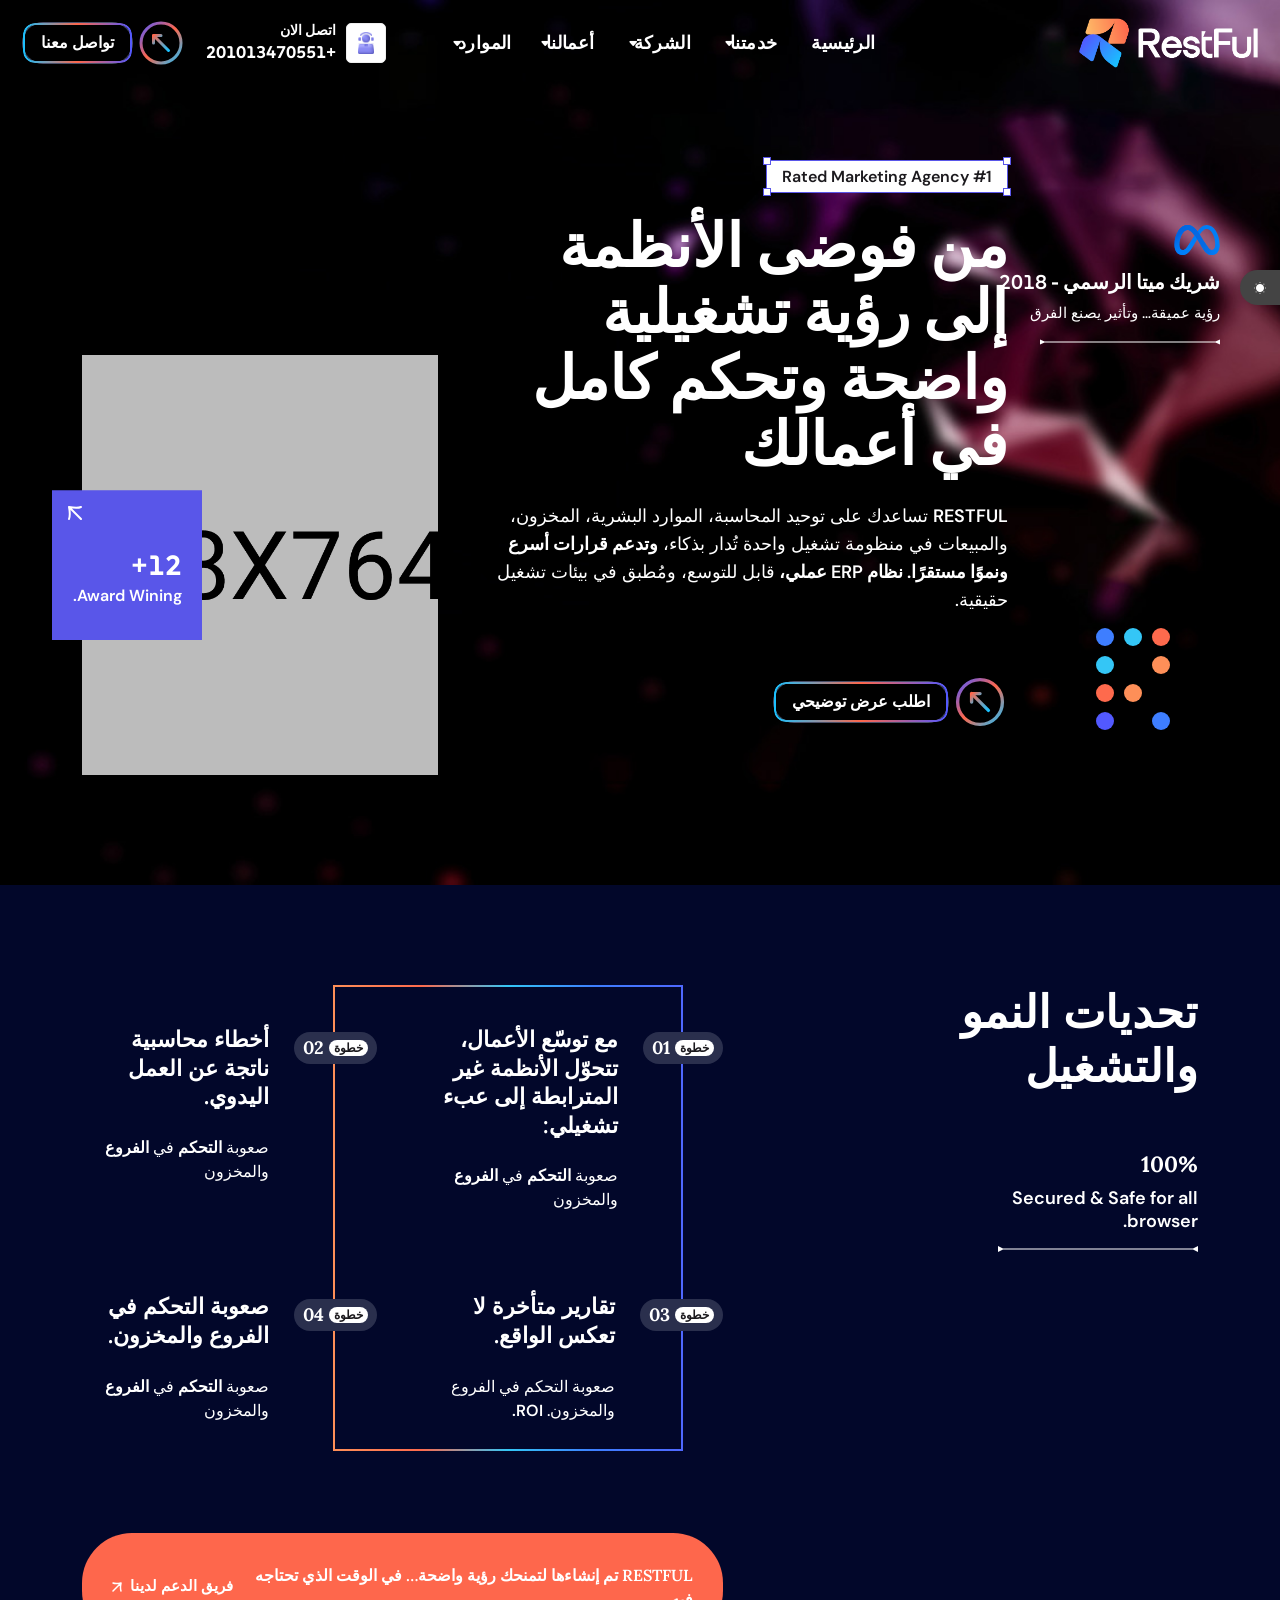
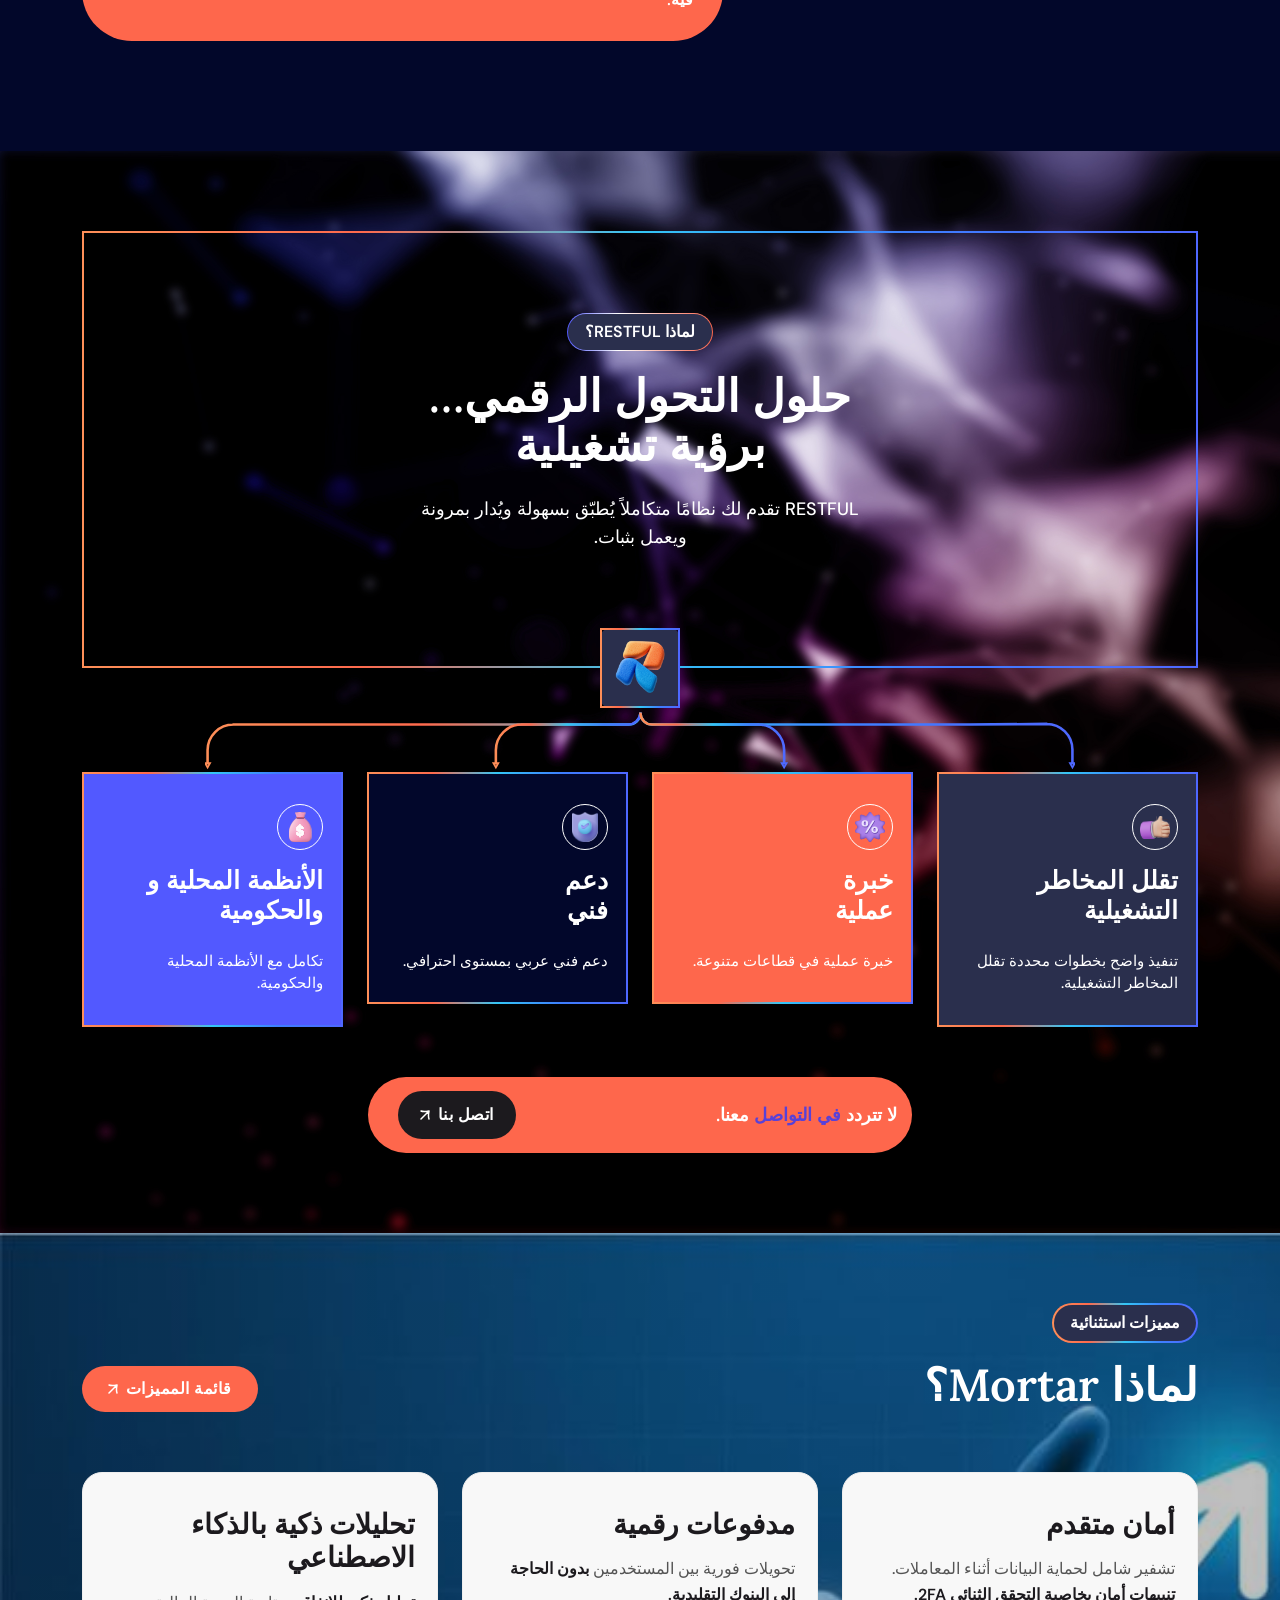
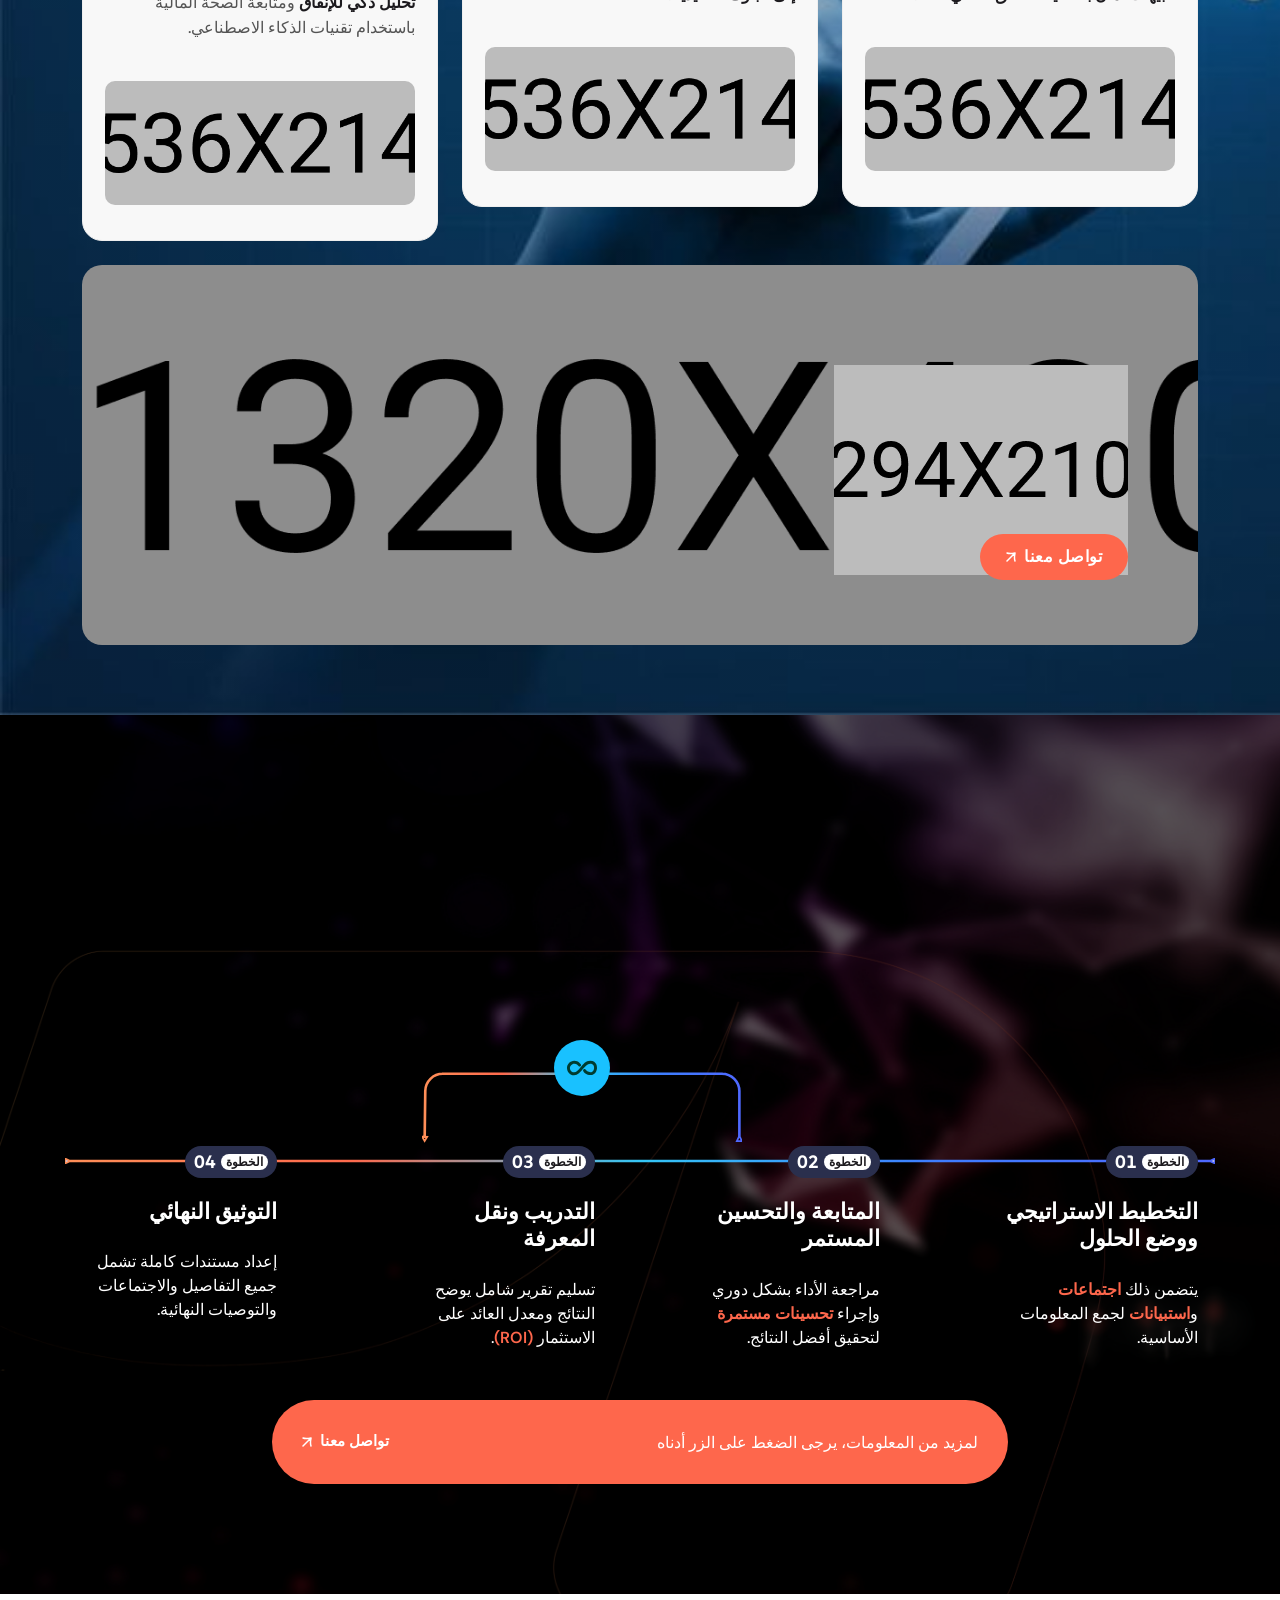
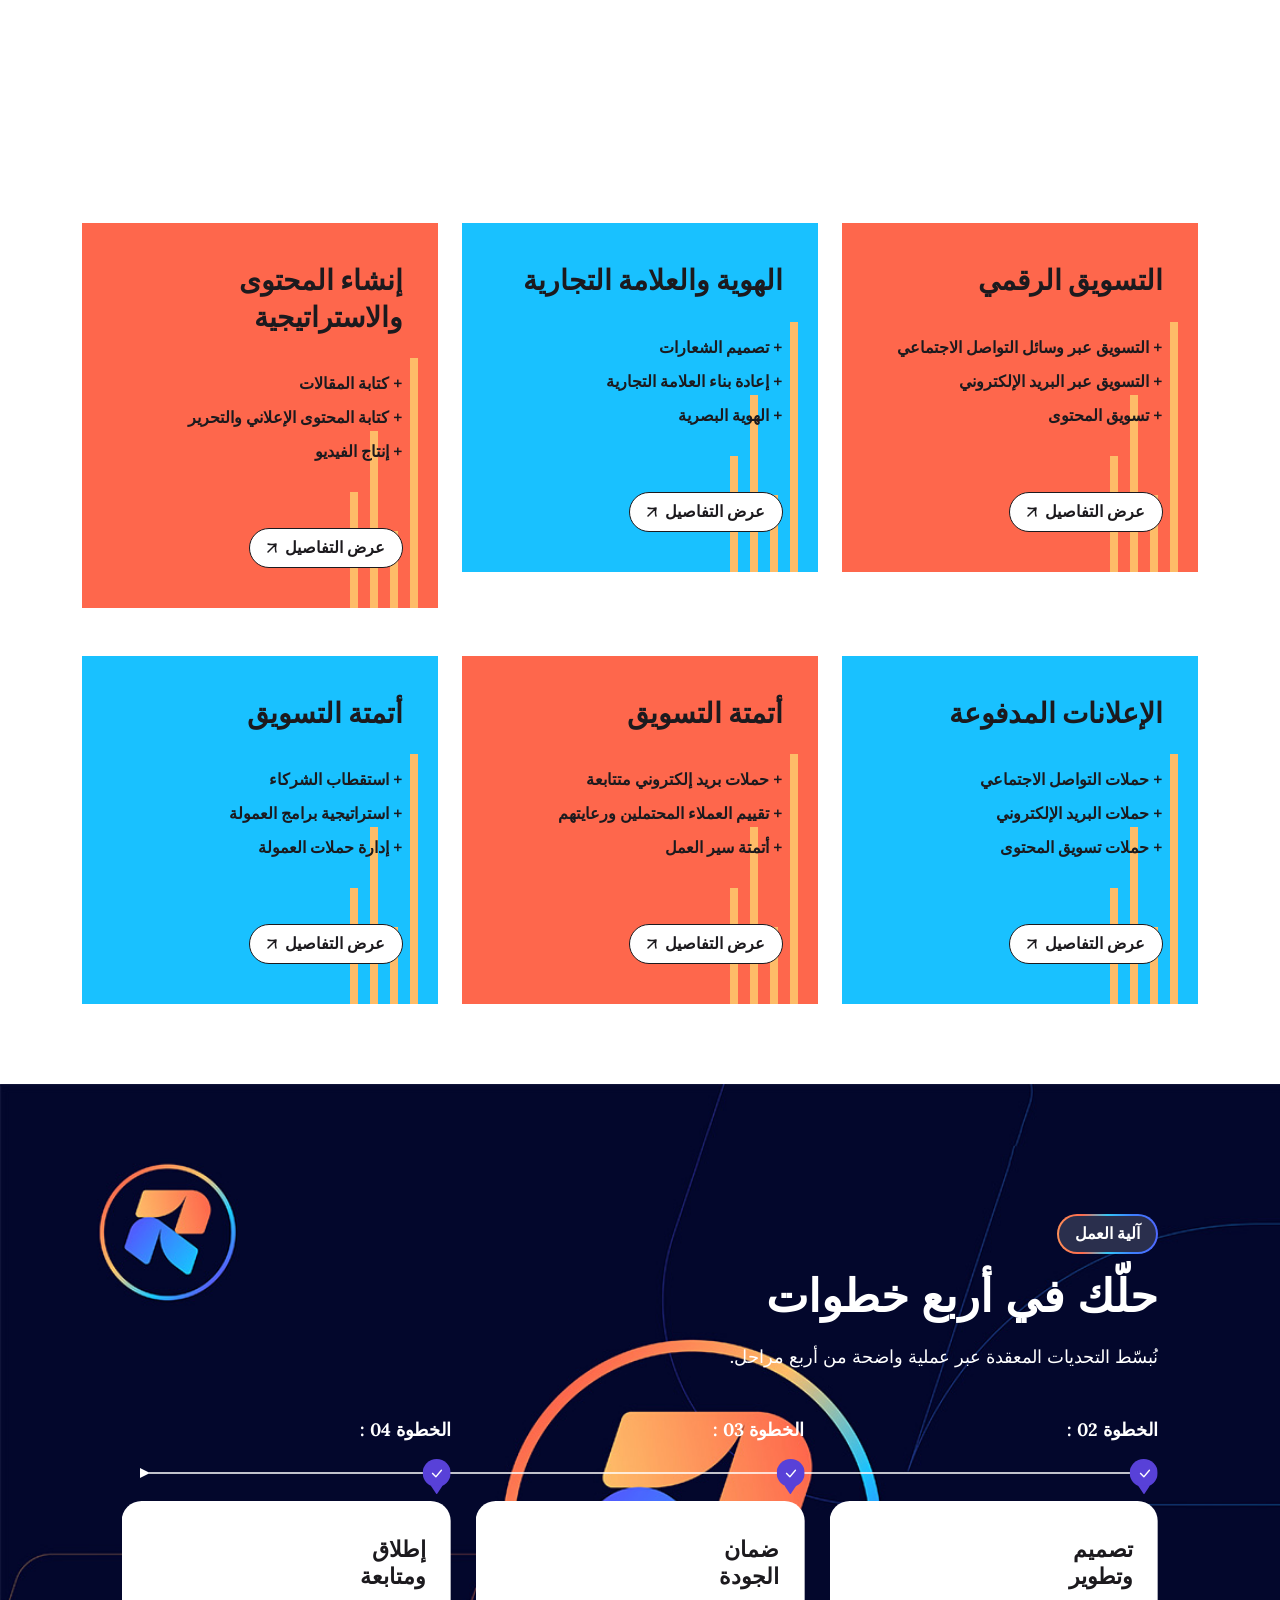
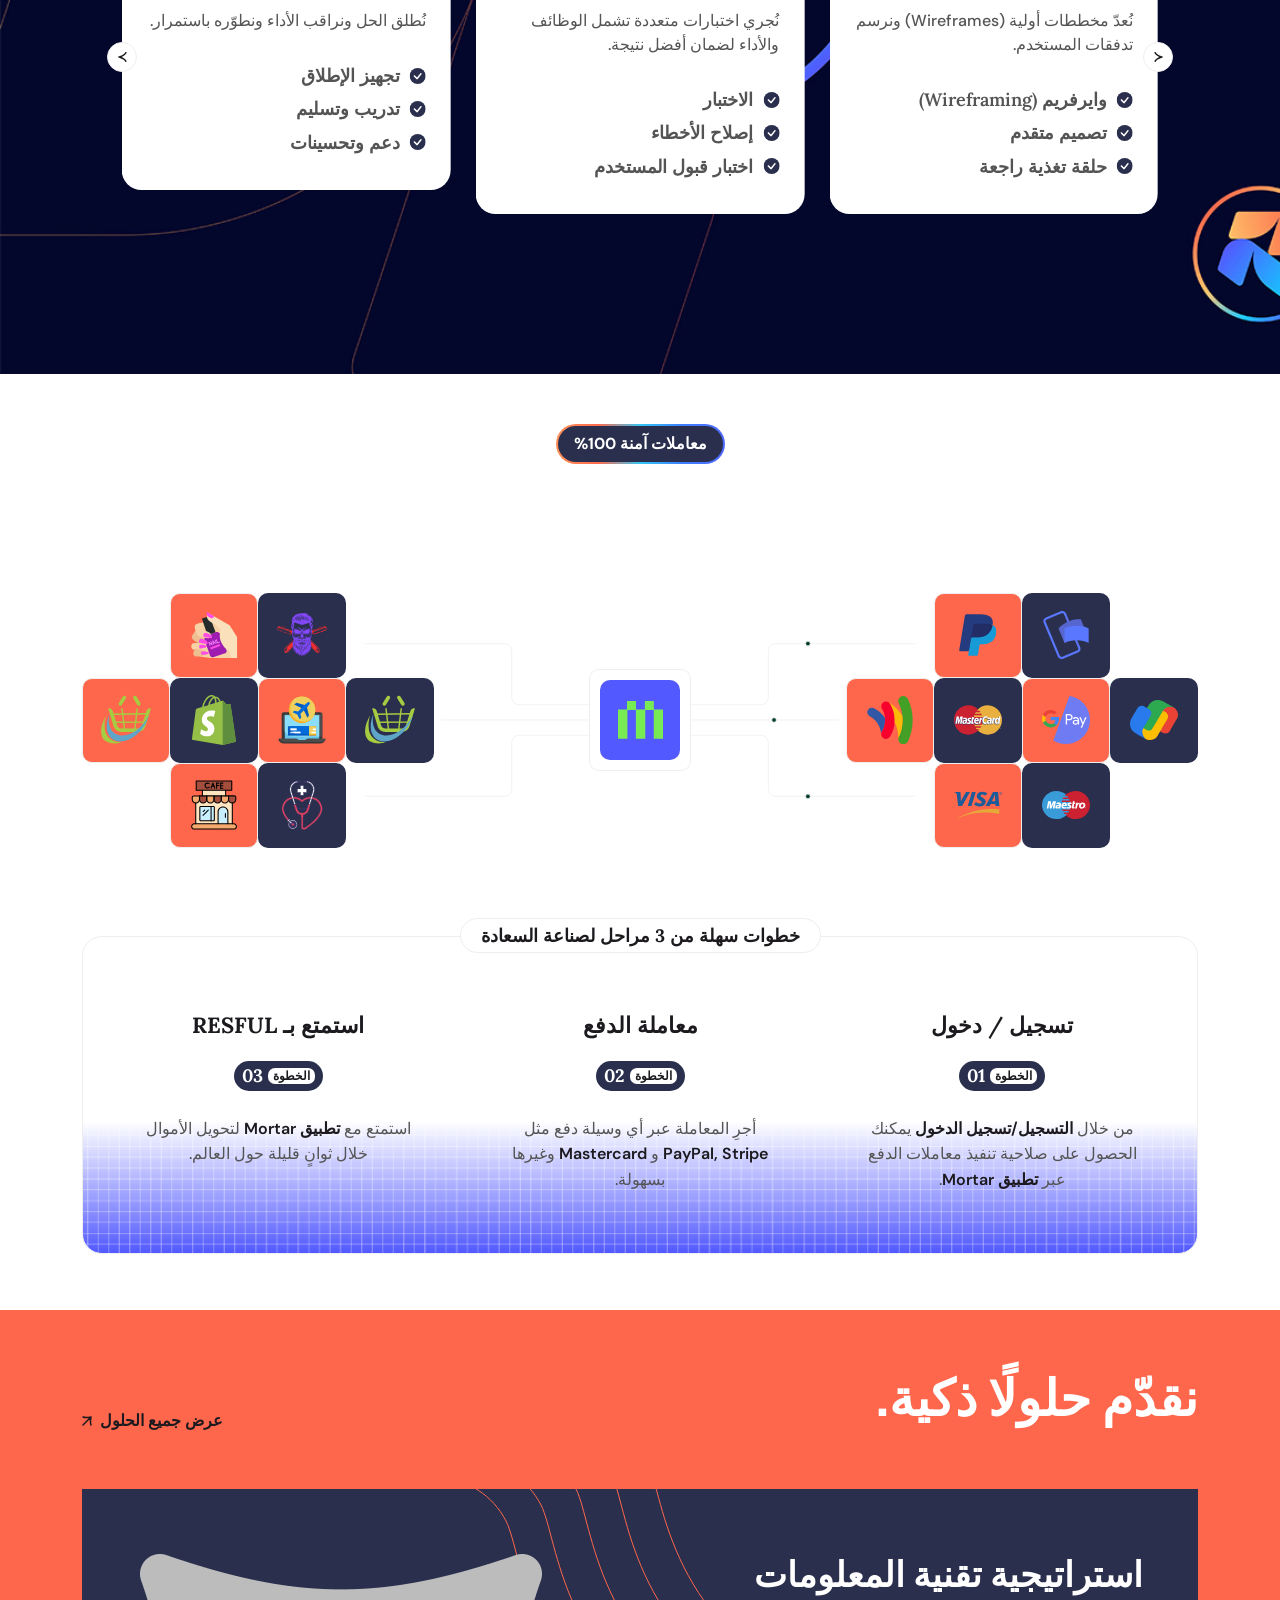
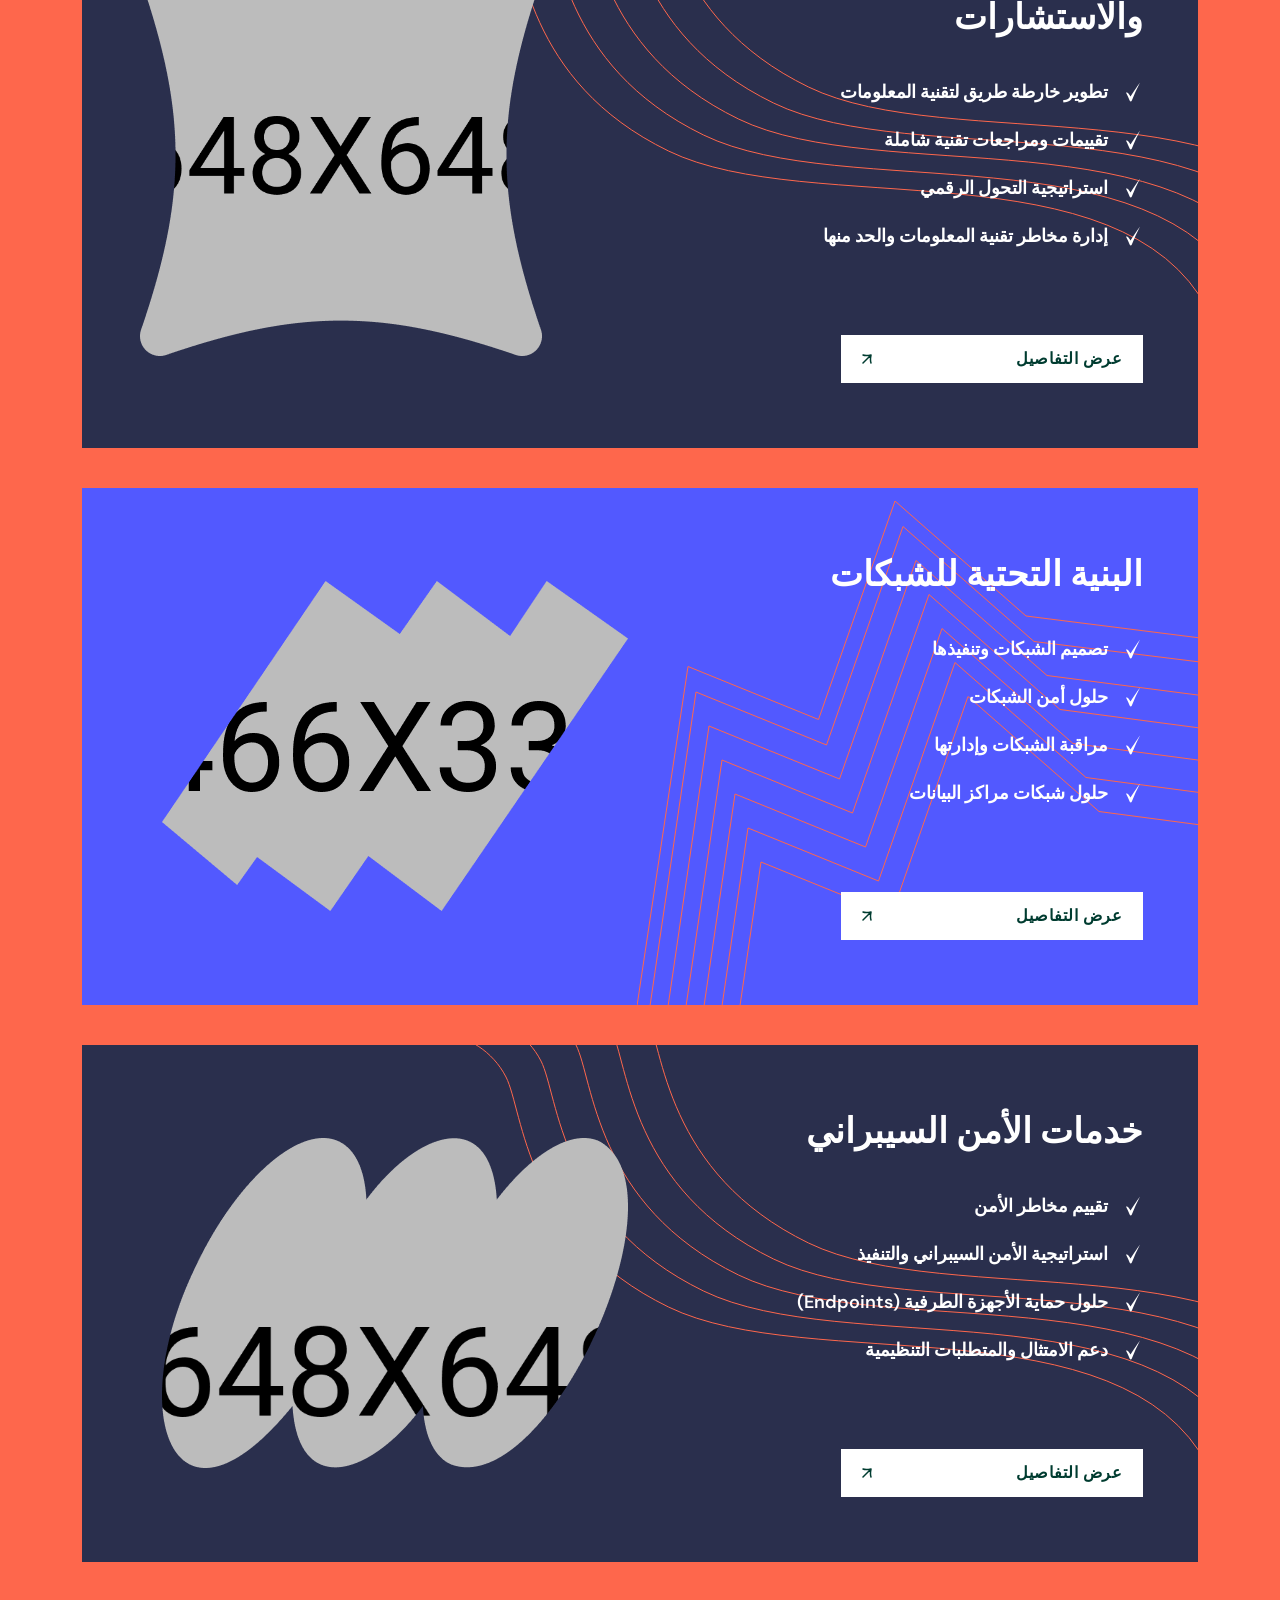
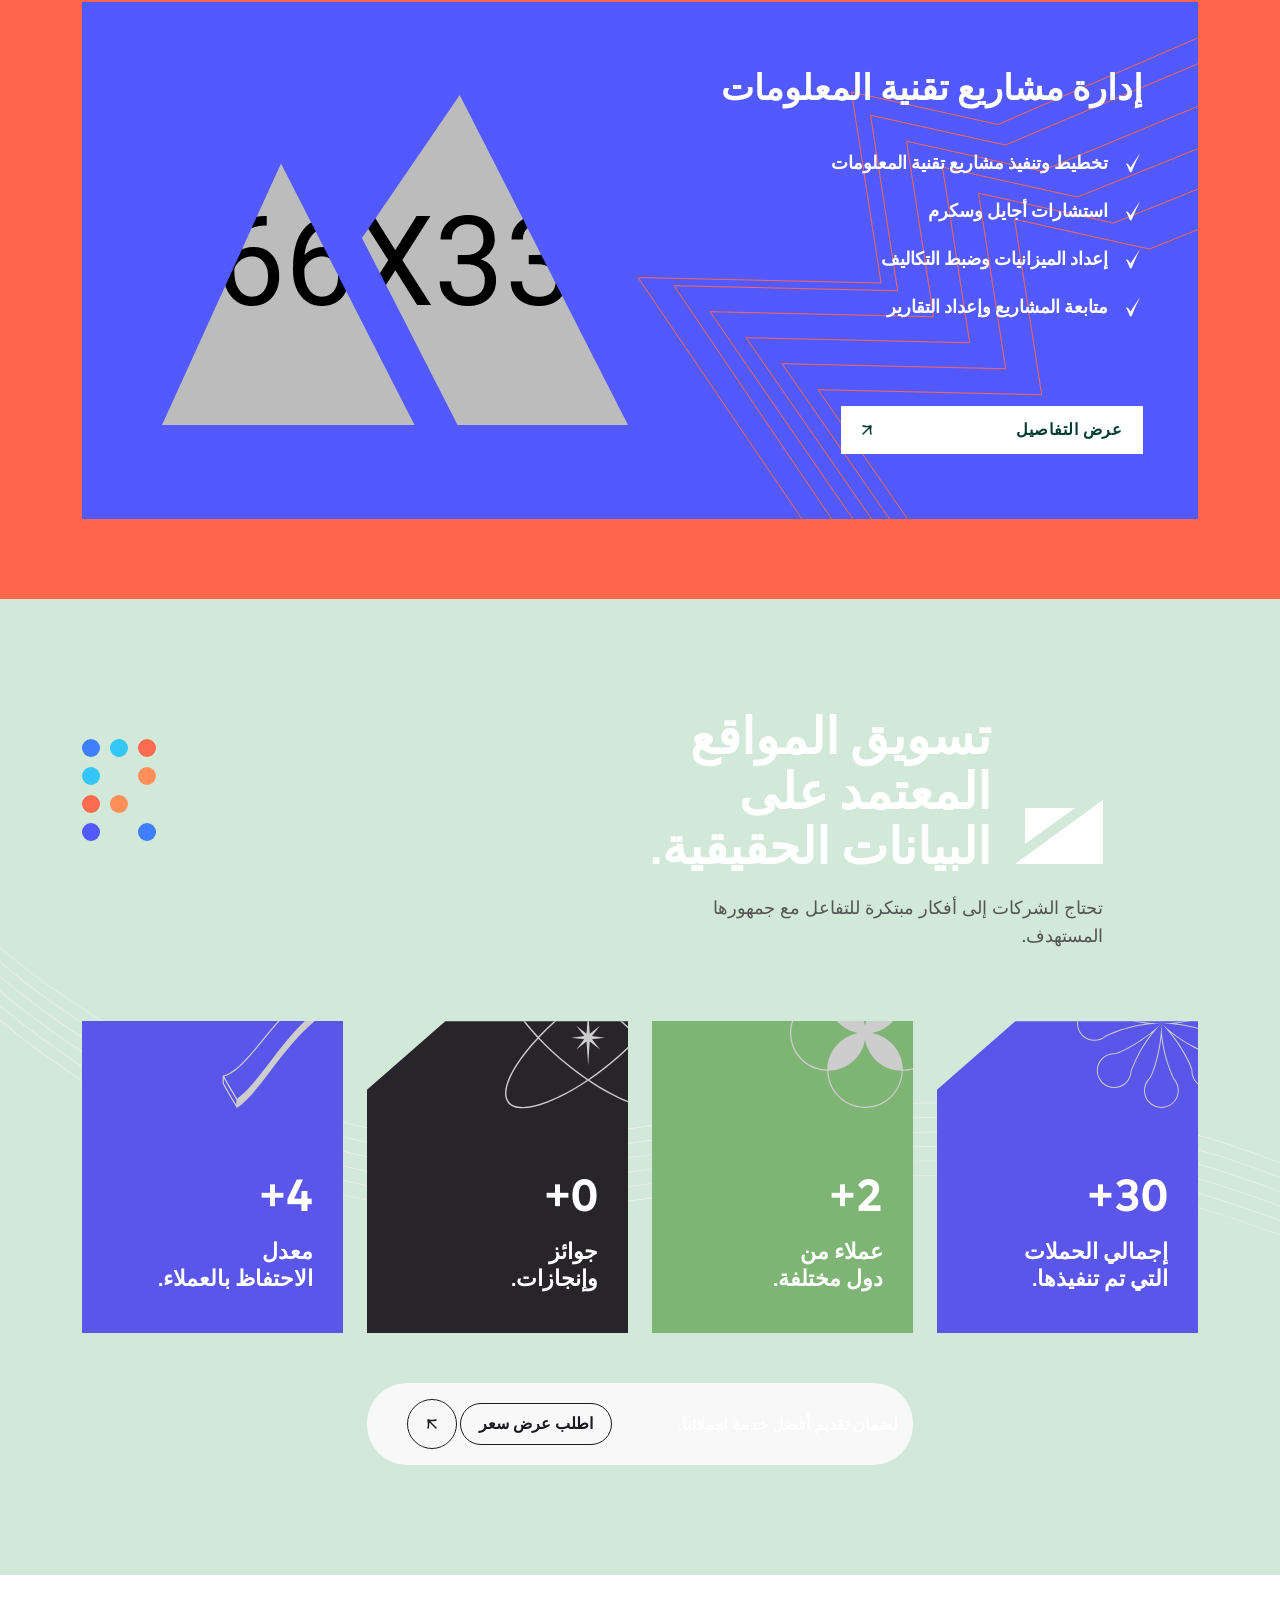
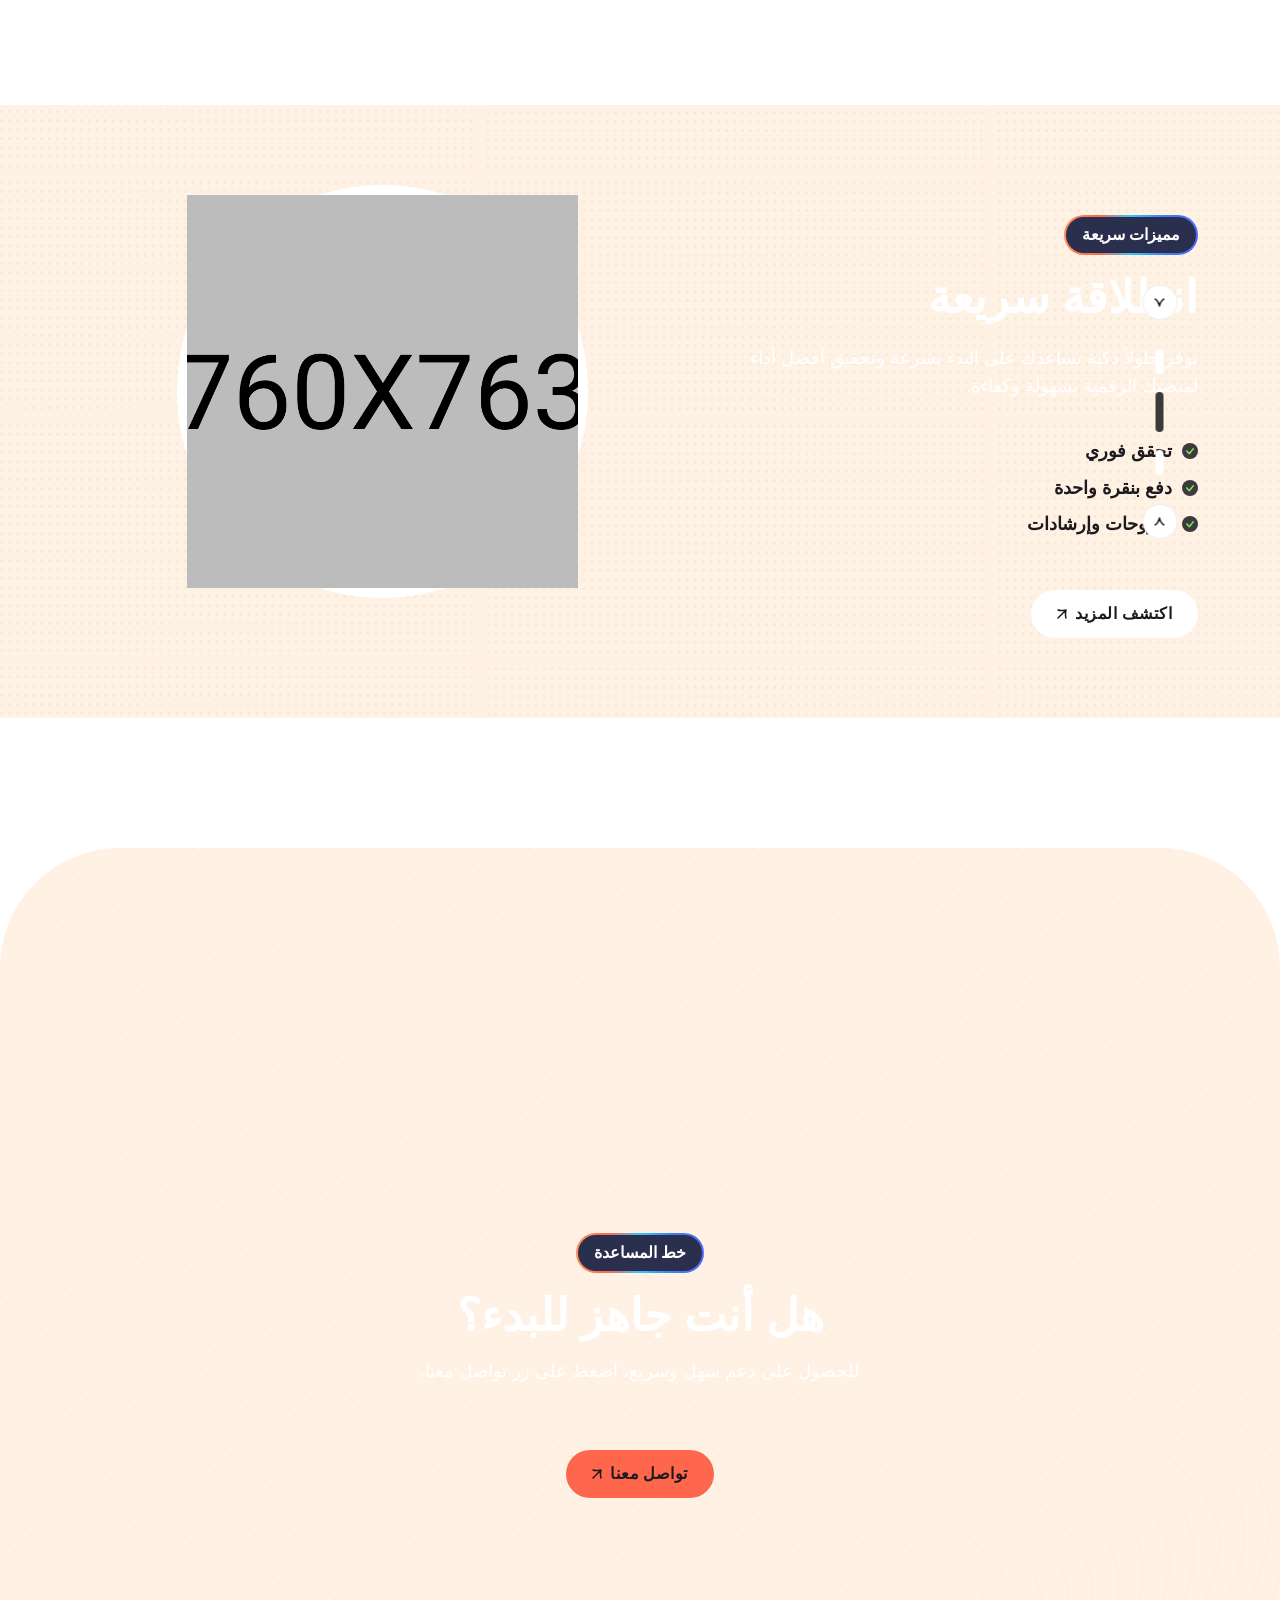
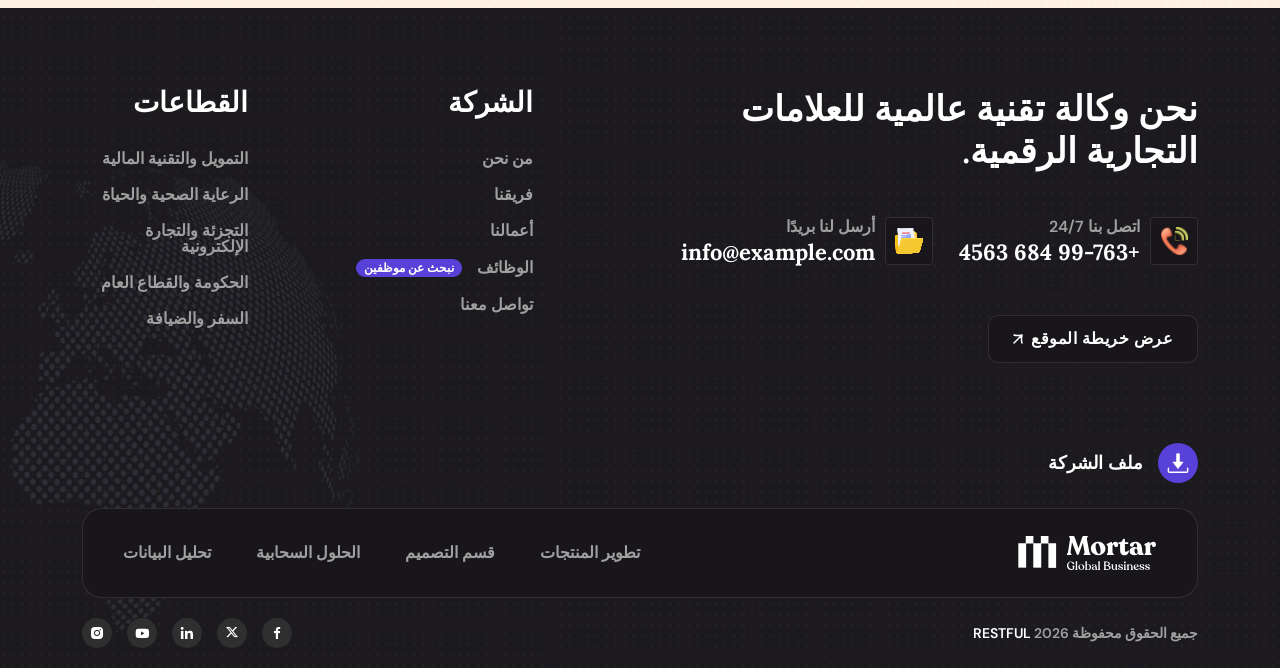
==== commit c9d5ee19: "save all last //" ====
--- a/index.html
+++ b/index.html
@@ -37,7 +37,6 @@
     <div class="tt-style-switch index-dark">
         <i class="bi bi-brightness-low-fill"></i>
     </div>
-
     <!-- Back To Top -->
     <div class="progress-wrap">
         <svg class="progress-circle svg-content" width="100%" height="100%" viewBox="-1 -1 102 102">
@@ -51,736 +50,239 @@
             </g>
         </svg>
     </div>
-
     <!-- header Section Start-->
     <header class="header-area style-4">
         <div class="container-fluid d-flex flex-nowrap align-items-center justify-content-between">
             <div class="company-logo">
-                <a href="index.html" class="logo-dark"><img alt="image" class="img-fluid" src="assets/img/header-logo.svg"></a>
-                <a href="index.html" class="logo-light"><img alt="image" class="img-fluid" src="assets/img/header-logo-white.svg"></a>
+                <a href="index.html" class="logo-dark"><img alt="image" class="img-fluid" src="assets/img/header-logo-white.png"></a>
+                <a href="index.html" class="logo-light"><img alt="image" class="img-fluid" src="assets/img/header-logo-dark.png"></a>
             </div>
             <div class="menu-wrap">
                 <div class="main-menu">
                     <div class="mobile-logo-area d-lg-none d-flex align-items-center justify-content-between">
                         <a href="index.html" class="mobile-logo-wrap">
-                            <img alt="image" class="img-fluid light" src="assets/img/header-logo.svg">
-                            <img alt="image" class="img-fluid dark" src="assets/img/header-logo-white.svg">
+                            <img alt="image" class="img-fluid light" src="assets/img/header-logo-white.png">
+                            <img alt="image" class="img-fluid dark" src="assets/img/header-logo-dark.png">
                         </a>
                         <div class="menu-close-btn">
                             <i class="bi bi-x"></i>
                         </div>
                     </div>
                     <ul class="menu-list">
-                        <li class="menu-item-has-children position-inherit active">
-                            <a href="index.html" class="drop-down">
-                                Home
-                            </a>
+                        <!-- الرئيسية -->
+                        <li>
+                            <a href="index.html">الرئيسية</a>
+                        </li>
+
+                        <li class="menu-item-has-children">
                             <i class="bi bi-plus dropdown-icon"></i>
-                            <ul class="sub-menu d-lg-none">
-                                <li class="active">
-                                    <a href="#">Light Version</a>
+                            <a href="about.html" class="drop-down">خدمتنا</a>
+
+                            <ul class="sub-menu">
+
+                                <li><a href="about.html">عن الشركة</a></li>
+
+                                <li class="menu-item-has-children">
+                                    <a href="team.html">فريق العمل</a>
                                     <i class="d-lg-flex d-none bi-caret-left-fill dropdown-icon"></i>
                                     <i class="d-lg-none d-flex bi bi-plus dropdown-icon"></i>
                                     <ul class="sub-menu">
-                                        <li><a href="index.html">Startup Agency</a></li>
-                                        <li><a href="fintech.html">Fintech</a></li>
-                                        <li><a href="digital-agency.html">Digital Agency</a></li>
-                                        <li class="active"><a href="marketing-agency.html">Marketing Agency</a></li>
-                                        <li><a href="it-consulting.html">IT Consulting</a></li>
-                                        <li><a href="saas-product.html">SaaS Product</a></li>
-                                        <li><a href="portfolio.html">Portfolio</a></li>
+                                        <li><a href="team.html">عرض الفريق - النمط الأول</a></li>
+                                        <li><a href="team2.html">عرض الفريق - النمط الثاني</a></li>
+                                        <li><a href="team3.html">عرض الفريق - النمط الثالث</a></li>
+                                        <li><a href="team-details.html">تفاصيل عضو الفريق</a></li>
                                     </ul>
                                 </li>
-                                <li>
-                                    <a href="#">Dark Version</a>
+
+                                <li><a href="award-recognitions.html">الجوائز والتكريمات</a></li>
+                                <li><a href="social-responsibility.html">المسؤولية الاجتماعية</a></li>
+
+                                <li class="menu-item-has-children">
+                                    <a href="service.html">الخدمات</a>
                                     <i class="d-lg-flex d-none bi-caret-left-fill dropdown-icon"></i>
                                     <i class="d-lg-none d-flex bi bi-plus dropdown-icon"></i>
                                     <ul class="sub-menu">
-                                        <li><a href="startup-agency-dark.html">Startup Agency</a></li>
-                                        <li><a href="fintech-dark.html">Fintech</a></li>
-                                        <li><a href="digital-agency-dark.html">Digital Agency</a></li>
-                                        <li><a href="marketing-agency-dark.html">Marketing Agency</a></li>
-                                        <li><a href="it-consulting-dark.html">IT Consulting</a></li>
-                                        <li><a href="saas-product-dark.html">SaaS Product</a></li>
-                                        <li><a href="portfolio-dark.html">Portfolio</a></li>
+                                        <li><a href="service.html">الخدمات - النمط الأول</a></li>
+                                        <li><a href="service2.html">الخدمات - النمط الثاني</a></li>
+                                        <li><a href="service-details.html">تفاصيل الخدمة</a></li>
                                     </ul>
                                 </li>
-                            </ul>
-                            <div class="mega-menu">
-                                <div class="container">
-                                    <div class="row gy-5">
-                                        <div class="col-lg-3">
-                                            <div class="single-menu-item">
-                                                <div class="home-img">
-                                                    <img src="assets/img/home1/mega-menu-home-img1.jpg" alt="">
-                                                    <div class="home-version">
-                                                        <ul>
-                                                            <li>
-                                                                <a href="index.html" class="light">
-                                                                    <svg width="14" height="14" viewBox="0 0 14 14" xmlns="http://www.w3.org/2000/svg">
-                                                                        <g>
-                                                                            <path d="M7 2.13828C7.22652 2.13828 7.41016 1.95464 7.41016 1.72812V0.410156C7.41016 0.183641 7.22652 0 7 0C6.77348 0 6.58984 0.183641 6.58984 0.410156V1.72812C6.58984 1.95464 6.77348 2.13828 7 2.13828ZM2.98225 3.56229C3.14243 3.72247 3.40211 3.72247 3.56229 3.56229C3.72247 3.40211 3.72247 3.14243 3.56229 2.98225L2.63036 2.05029C2.47018 1.89011 2.2105 1.89011 2.05032 2.05029C1.89014 2.21047 1.89014 2.47015 2.05032 2.63033L2.98225 3.56229ZM2.98208 10.4379L2.05015 11.3698C1.88997 11.53 1.88997 11.7897 2.05015 11.9498C2.21033 12.11 2.47002 12.11 2.6302 11.9498L3.56215 11.0179C3.72233 10.8577 3.72233 10.598 3.56215 10.4378C3.40197 10.2777 3.14226 10.2777 2.98208 10.4379ZM7 11.8617C6.77348 11.8617 6.58984 12.0454 6.58984 12.2719V13.5898C6.58984 13.8164 6.77348 14 7 14C7.22652 14 7.41016 13.8164 7.41016 13.5898V12.2719C7.41016 12.0454 7.22652 11.8617 7 11.8617ZM2.13828 7C2.13828 6.77348 1.95464 6.58984 1.72812 6.58984H0.410156C0.183641 6.58984 0 6.77348 0 7C0 7.22652 0.183641 7.41016 0.410156 7.41016H1.72812C1.95464 7.41016 2.13828 7.22652 2.13828 7ZM7 3.51457C5.07814 3.51457 3.51457 5.07814 3.51457 7C3.51457 8.92186 5.07814 10.4854 7 10.4854C8.92186 10.4854 10.4854 8.92186 10.4854 7C10.4854 5.07814 8.92186 3.51457 7 3.51457ZM11.0179 3.56213L11.9499 2.63017C12.1101 2.46999 12.1101 2.2103 11.9499 2.05012C11.7897 1.88995 11.53 1.88995 11.3698 2.05012L10.4379 2.98208C10.2777 3.14226 10.2777 3.40195 10.4379 3.56213C10.5981 3.7223 10.8577 3.7223 11.0179 3.56213ZM11.0178 10.4377C10.8576 10.2775 10.5979 10.2775 10.4377 10.4377C10.2775 10.5979 10.2775 10.8576 10.4377 11.0178L11.3697 11.9497C11.5298 12.1099 11.7895 12.1099 11.9497 11.9497C12.1099 11.7895 12.1099 11.5298 11.9497 11.3697L11.0178 10.4377ZM13.5898 6.58984H12.2719C12.0454 6.58984 11.8617 6.77348 11.8617 7C11.8617 7.22652 12.0454 7.41016 12.2719 7.41016H13.5898C13.8164 7.41016 14 7.22652 14 7C14 6.77348 13.8164 6.58984 13.5898 6.58984Z" />
-                                                                        </g>
-                                                                    </svg>
-                                                                    Light
-                                                                </a>
-                                                            </li>
-                                                            <li>
-                                                                <a href="startup-agency-dark.html">
-                                                                    <svg width="14" height="14" viewBox="0 0 14 14" xmlns="http://www.w3.org/2000/svg">
-                                                                        <g>
-                                                                            <path d="M7.24135 14C10.1123 13.998 12.6803 12.2445 13.7367 9.59536C13.7953 9.44832 13.727 9.39266 13.5866 9.46575C12.7818 9.88471 11.888 10.1036 10.9806 10.104C7.86082 10.1042 5.33169 7.57506 5.33188 4.45524C5.3323 3.64636 5.50645 2.84701 5.84254 2.11127C6.17863 1.37552 6.66883 0.720544 7.27996 0.190644C7.42672 0.0486062 7.38444 -0.0171645 7.09498 0.00382823C3.42058 0.029058 0.24231 3.13569 0.24231 7.00113C0.24231 10.8666 3.3758 14.0002 7.24135 14Z" />
-                                                                        </g>
-                                                                    </svg>
-                                                                    Dark
-                                                                </a>
-                                                            </li>
-                                                        </ul>
-                                                    </div>
-                                                </div>
-                                                <h5><a href="index.html">Startup Agency</a></h5>
-                                            </div>
-                                        </div>
-                                        <div class="col-lg-3">
-                                            <div class="single-menu-item">
-                                                <div class="home-img">
-                                                    <img src="assets/img/home1/mega-menu-home-img2.jpg" alt="">
-                                                    <div class="home-version">
-                                                        <ul>
-                                                            <li>
-                                                                <a href="fintech.html" class="light">
-                                                                    <svg width="14" height="14" viewBox="0 0 14 14" xmlns="http://www.w3.org/2000/svg">
-                                                                        <g>
-                                                                            <path d="M7 2.13828C7.22652 2.13828 7.41016 1.95464 7.41016 1.72812V0.410156C7.41016 0.183641 7.22652 0 7 0C6.77348 0 6.58984 0.183641 6.58984 0.410156V1.72812C6.58984 1.95464 6.77348 2.13828 7 2.13828ZM2.98225 3.56229C3.14243 3.72247 3.40211 3.72247 3.56229 3.56229C3.72247 3.40211 3.72247 3.14243 3.56229 2.98225L2.63036 2.05029C2.47018 1.89011 2.2105 1.89011 2.05032 2.05029C1.89014 2.21047 1.89014 2.47015 2.05032 2.63033L2.98225 3.56229ZM2.98208 10.4379L2.05015 11.3698C1.88997 11.53 1.88997 11.7897 2.05015 11.9498C2.21033 12.11 2.47002 12.11 2.6302 11.9498L3.56215 11.0179C3.72233 10.8577 3.72233 10.598 3.56215 10.4378C3.40197 10.2777 3.14226 10.2777 2.98208 10.4379ZM7 11.8617C6.77348 11.8617 6.58984 12.0454 6.58984 12.2719V13.5898C6.58984 13.8164 6.77348 14 7 14C7.22652 14 7.41016 13.8164 7.41016 13.5898V12.2719C7.41016 12.0454 7.22652 11.8617 7 11.8617ZM2.13828 7C2.13828 6.77348 1.95464 6.58984 1.72812 6.58984H0.410156C0.183641 6.58984 0 6.77348 0 7C0 7.22652 0.183641 7.41016 0.410156 7.41016H1.72812C1.95464 7.41016 2.13828 7.22652 2.13828 7ZM7 3.51457C5.07814 3.51457 3.51457 5.07814 3.51457 7C3.51457 8.92186 5.07814 10.4854 7 10.4854C8.92186 10.4854 10.4854 8.92186 10.4854 7C10.4854 5.07814 8.92186 3.51457 7 3.51457ZM11.0179 3.56213L11.9499 2.63017C12.1101 2.46999 12.1101 2.2103 11.9499 2.05012C11.7897 1.88995 11.53 1.88995 11.3698 2.05012L10.4379 2.98208C10.2777 3.14226 10.2777 3.40195 10.4379 3.56213C10.5981 3.7223 10.8577 3.7223 11.0179 3.56213ZM11.0178 10.4377C10.8576 10.2775 10.5979 10.2775 10.4377 10.4377C10.2775 10.5979 10.2775 10.8576 10.4377 11.0178L11.3697 11.9497C11.5298 12.1099 11.7895 12.1099 11.9497 11.9497C12.1099 11.7895 12.1099 11.5298 11.9497 11.3697L11.0178 10.4377ZM13.5898 6.58984H12.2719C12.0454 6.58984 11.8617 6.77348 11.8617 7C11.8617 7.22652 12.0454 7.41016 12.2719 7.41016H13.5898C13.8164 7.41016 14 7.22652 14 7C14 6.77348 13.8164 6.58984 13.5898 6.58984Z" />
-                                                                        </g>
-                                                                    </svg>
-                                                                    Light
-                                                                </a>
-                                                            </li>
-                                                            <li>
-                                                                <a href="fintech-dark.html">
-                                                                    <svg width="14" height="14" viewBox="0 0 14 14" xmlns="http://www.w3.org/2000/svg">
-                                                                        <g>
-                                                                            <path d="M7.24135 14C10.1123 13.998 12.6803 12.2445 13.7367 9.59536C13.7953 9.44832 13.727 9.39266 13.5866 9.46575C12.7818 9.88471 11.888 10.1036 10.9806 10.104C7.86082 10.1042 5.33169 7.57506 5.33188 4.45524C5.3323 3.64636 5.50645 2.84701 5.84254 2.11127C6.17863 1.37552 6.66883 0.720544 7.27996 0.190644C7.42672 0.0486062 7.38444 -0.0171645 7.09498 0.00382823C3.42058 0.029058 0.24231 3.13569 0.24231 7.00113C0.24231 10.8666 3.3758 14.0002 7.24135 14Z" />
-                                                                        </g>
-                                                                    </svg>
-                                                                    Dark
-                                                                </a>
-                                                            </li>
-                                                        </ul>
-                                                    </div>
-                                                </div>
-                                                <h5><a href="fintech.html">Fintech</a></h5>
-                                            </div>
-                                        </div>
-                                        <div class="col-lg-3">
-                                            <div class="single-menu-item">
-                                                <div class="home-img">
-                                                    <img src="assets/img/home1/mega-menu-home-img3.jpg" alt="">
-                                                    <div class="home-version">
-                                                        <ul>
-                                                            <li>
-                                                                <a href="digital-agency.html" class="light">
-                                                                    <svg width="14" height="14" viewBox="0 0 14 14" xmlns="http://www.w3.org/2000/svg">
-                                                                        <g>
-                                                                            <path d="M7 2.13828C7.22652 2.13828 7.41016 1.95464 7.41016 1.72812V0.410156C7.41016 0.183641 7.22652 0 7 0C6.77348 0 6.58984 0.183641 6.58984 0.410156V1.72812C6.58984 1.95464 6.77348 2.13828 7 2.13828ZM2.98225 3.56229C3.14243 3.72247 3.40211 3.72247 3.56229 3.56229C3.72247 3.40211 3.72247 3.14243 3.56229 2.98225L2.63036 2.05029C2.47018 1.89011 2.2105 1.89011 2.05032 2.05029C1.89014 2.21047 1.89014 2.47015 2.05032 2.63033L2.98225 3.56229ZM2.98208 10.4379L2.05015 11.3698C1.88997 11.53 1.88997 11.7897 2.05015 11.9498C2.21033 12.11 2.47002 12.11 2.6302 11.9498L3.56215 11.0179C3.72233 10.8577 3.72233 10.598 3.56215 10.4378C3.40197 10.2777 3.14226 10.2777 2.98208 10.4379ZM7 11.8617C6.77348 11.8617 6.58984 12.0454 6.58984 12.2719V13.5898C6.58984 13.8164 6.77348 14 7 14C7.22652 14 7.41016 13.8164 7.41016 13.5898V12.2719C7.41016 12.0454 7.22652 11.8617 7 11.8617ZM2.13828 7C2.13828 6.77348 1.95464 6.58984 1.72812 6.58984H0.410156C0.183641 6.58984 0 6.77348 0 7C0 7.22652 0.183641 7.41016 0.410156 7.41016H1.72812C1.95464 7.41016 2.13828 7.22652 2.13828 7ZM7 3.51457C5.07814 3.51457 3.51457 5.07814 3.51457 7C3.51457 8.92186 5.07814 10.4854 7 10.4854C8.92186 10.4854 10.4854 8.92186 10.4854 7C10.4854 5.07814 8.92186 3.51457 7 3.51457ZM11.0179 3.56213L11.9499 2.63017C12.1101 2.46999 12.1101 2.2103 11.9499 2.05012C11.7897 1.88995 11.53 1.88995 11.3698 2.05012L10.4379 2.98208C10.2777 3.14226 10.2777 3.40195 10.4379 3.56213C10.5981 3.7223 10.8577 3.7223 11.0179 3.56213ZM11.0178 10.4377C10.8576 10.2775 10.5979 10.2775 10.4377 10.4377C10.2775 10.5979 10.2775 10.8576 10.4377 11.0178L11.3697 11.9497C11.5298 12.1099 11.7895 12.1099 11.9497 11.9497C12.1099 11.7895 12.1099 11.5298 11.9497 11.3697L11.0178 10.4377ZM13.5898 6.58984H12.2719C12.0454 6.58984 11.8617 6.77348 11.8617 7C11.8617 7.22652 12.0454 7.41016 12.2719 7.41016H13.5898C13.8164 7.41016 14 7.22652 14 7C14 6.77348 13.8164 6.58984 13.5898 6.58984Z" />
-                                                                        </g>
-                                                                    </svg>
-                                                                    Light
-                                                                </a>
-                                                            </li>
-                                                            <li>
-                                                                <a href="digital-agency-dark.html">
-                                                                    <svg width="14" height="14" viewBox="0 0 14 14" xmlns="http://www.w3.org/2000/svg">
-                                                                        <g>
-                                                                            <path d="M7.24135 14C10.1123 13.998 12.6803 12.2445 13.7367 9.59536C13.7953 9.44832 13.727 9.39266 13.5866 9.46575C12.7818 9.88471 11.888 10.1036 10.9806 10.104C7.86082 10.1042 5.33169 7.57506 5.33188 4.45524C5.3323 3.64636 5.50645 2.84701 5.84254 2.11127C6.17863 1.37552 6.66883 0.720544 7.27996 0.190644C7.42672 0.0486062 7.38444 -0.0171645 7.09498 0.00382823C3.42058 0.029058 0.24231 3.13569 0.24231 7.00113C0.24231 10.8666 3.3758 14.0002 7.24135 14Z" />
-                                                                        </g>
-                                                                    </svg>
-                                                                    Dark
-                                                                </a>
-                                                            </li>
-                                                        </ul>
-                                                    </div>
-                                                </div>
-                                                <h5><a href="digital-agency.html">Digital Agency</a></h5>
-                                            </div>
-                                        </div>
-                                        <div class="col-lg-3">
-                                            <div class="single-menu-item active">
-                                                <div class="home-img">
-                                                    <img src="assets/img/home1/mega-menu-home-img4.jpg" alt="">
-                                                    <div class="home-version">
-                                                        <ul>
-                                                            <li>
-                                                                <a href="marketing-agency.html" class="light">
-                                                                    <svg width="14" height="14" viewBox="0 0 14 14" xmlns="http://www.w3.org/2000/svg">
-                                                                        <g>
-                                                                            <path d="M7 2.13828C7.22652 2.13828 7.41016 1.95464 7.41016 1.72812V0.410156C7.41016 0.183641 7.22652 0 7 0C6.77348 0 6.58984 0.183641 6.58984 0.410156V1.72812C6.58984 1.95464 6.77348 2.13828 7 2.13828ZM2.98225 3.56229C3.14243 3.72247 3.40211 3.72247 3.56229 3.56229C3.72247 3.40211 3.72247 3.14243 3.56229 2.98225L2.63036 2.05029C2.47018 1.89011 2.2105 1.89011 2.05032 2.05029C1.89014 2.21047 1.89014 2.47015 2.05032 2.63033L2.98225 3.56229ZM2.98208 10.4379L2.05015 11.3698C1.88997 11.53 1.88997 11.7897 2.05015 11.9498C2.21033 12.11 2.47002 12.11 2.6302 11.9498L3.56215 11.0179C3.72233 10.8577 3.72233 10.598 3.56215 10.4378C3.40197 10.2777 3.14226 10.2777 2.98208 10.4379ZM7 11.8617C6.77348 11.8617 6.58984 12.0454 6.58984 12.2719V13.5898C6.58984 13.8164 6.77348 14 7 14C7.22652 14 7.41016 13.8164 7.41016 13.5898V12.2719C7.41016 12.0454 7.22652 11.8617 7 11.8617ZM2.13828 7C2.13828 6.77348 1.95464 6.58984 1.72812 6.58984H0.410156C0.183641 6.58984 0 6.77348 0 7C0 7.22652 0.183641 7.41016 0.410156 7.41016H1.72812C1.95464 7.41016 2.13828 7.22652 2.13828 7ZM7 3.51457C5.07814 3.51457 3.51457 5.07814 3.51457 7C3.51457 8.92186 5.07814 10.4854 7 10.4854C8.92186 10.4854 10.4854 8.92186 10.4854 7C10.4854 5.07814 8.92186 3.51457 7 3.51457ZM11.0179 3.56213L11.9499 2.63017C12.1101 2.46999 12.1101 2.2103 11.9499 2.05012C11.7897 1.88995 11.53 1.88995 11.3698 2.05012L10.4379 2.98208C10.2777 3.14226 10.2777 3.40195 10.4379 3.56213C10.5981 3.7223 10.8577 3.7223 11.0179 3.56213ZM11.0178 10.4377C10.8576 10.2775 10.5979 10.2775 10.4377 10.4377C10.2775 10.5979 10.2775 10.8576 10.4377 11.0178L11.3697 11.9497C11.5298 12.1099 11.7895 12.1099 11.9497 11.9497C12.1099 11.7895 12.1099 11.5298 11.9497 11.3697L11.0178 10.4377ZM13.5898 6.58984H12.2719C12.0454 6.58984 11.8617 6.77348 11.8617 7C11.8617 7.22652 12.0454 7.41016 12.2719 7.41016H13.5898C13.8164 7.41016 14 7.22652 14 7C14 6.77348 13.8164 6.58984 13.5898 6.58984Z" />
-                                                                        </g>
-                                                                    </svg>
-                                                                    Light
-                                                                </a>
-                                                            </li>
-                                                            <li>
-                                                                <a href="marketing-agency-dark.html">
-                                                                    <svg width="14" height="14" viewBox="0 0 14 14" xmlns="http://www.w3.org/2000/svg">
-                                                                        <g>
-                                                                            <path d="M7.24135 14C10.1123 13.998 12.6803 12.2445 13.7367 9.59536C13.7953 9.44832 13.727 9.39266 13.5866 9.46575C12.7818 9.88471 11.888 10.1036 10.9806 10.104C7.86082 10.1042 5.33169 7.57506 5.33188 4.45524C5.3323 3.64636 5.50645 2.84701 5.84254 2.11127C6.17863 1.37552 6.66883 0.720544 7.27996 0.190644C7.42672 0.0486062 7.38444 -0.0171645 7.09498 0.00382823C3.42058 0.029058 0.24231 3.13569 0.24231 7.00113C0.24231 10.8666 3.3758 14.0002 7.24135 14Z" />
-                                                                        </g>
-                                                                    </svg>
-                                                                    Dark
-                                                                </a>
-                                                            </li>
-                                                        </ul>
-                                                    </div>
-                                                </div>
-                                                <h5><a href="marketing-agency.html">Marketing Agency</a></h5>
-                                            </div>
-                                        </div>
-                                        <div class="col-lg-3">
-                                            <div class="single-menu-item">
-                                                <div class="home-img">
-                                                    <img src="assets/img/home1/mega-menu-home-img5.jpg" alt="">
-                                                    <div class="home-version">
-                                                        <ul>
-                                                            <li>
-                                                                <a href="it-consulting.html" class="light">
-                                                                    <svg width="14" height="14" viewBox="0 0 14 14" xmlns="http://www.w3.org/2000/svg">
-                                                                        <g>
-                                                                            <path d="M7 2.13828C7.22652 2.13828 7.41016 1.95464 7.41016 1.72812V0.410156C7.41016 0.183641 7.22652 0 7 0C6.77348 0 6.58984 0.183641 6.58984 0.410156V1.72812C6.58984 1.95464 6.77348 2.13828 7 2.13828ZM2.98225 3.56229C3.14243 3.72247 3.40211 3.72247 3.56229 3.56229C3.72247 3.40211 3.72247 3.14243 3.56229 2.98225L2.63036 2.05029C2.47018 1.89011 2.2105 1.89011 2.05032 2.05029C1.89014 2.21047 1.89014 2.47015 2.05032 2.63033L2.98225 3.56229ZM2.98208 10.4379L2.05015 11.3698C1.88997 11.53 1.88997 11.7897 2.05015 11.9498C2.21033 12.11 2.47002 12.11 2.6302 11.9498L3.56215 11.0179C3.72233 10.8577 3.72233 10.598 3.56215 10.4378C3.40197 10.2777 3.14226 10.2777 2.98208 10.4379ZM7 11.8617C6.77348 11.8617 6.58984 12.0454 6.58984 12.2719V13.5898C6.58984 13.8164 6.77348 14 7 14C7.22652 14 7.41016 13.8164 7.41016 13.5898V12.2719C7.41016 12.0454 7.22652 11.8617 7 11.8617ZM2.13828 7C2.13828 6.77348 1.95464 6.58984 1.72812 6.58984H0.410156C0.183641 6.58984 0 6.77348 0 7C0 7.22652 0.183641 7.41016 0.410156 7.41016H1.72812C1.95464 7.41016 2.13828 7.22652 2.13828 7ZM7 3.51457C5.07814 3.51457 3.51457 5.07814 3.51457 7C3.51457 8.92186 5.07814 10.4854 7 10.4854C8.92186 10.4854 10.4854 8.92186 10.4854 7C10.4854 5.07814 8.92186 3.51457 7 3.51457ZM11.0179 3.56213L11.9499 2.63017C12.1101 2.46999 12.1101 2.2103 11.9499 2.05012C11.7897 1.88995 11.53 1.88995 11.3698 2.05012L10.4379 2.98208C10.2777 3.14226 10.2777 3.40195 10.4379 3.56213C10.5981 3.7223 10.8577 3.7223 11.0179 3.56213ZM11.0178 10.4377C10.8576 10.2775 10.5979 10.2775 10.4377 10.4377C10.2775 10.5979 10.2775 10.8576 10.4377 11.0178L11.3697 11.9497C11.5298 12.1099 11.7895 12.1099 11.9497 11.9497C12.1099 11.7895 12.1099 11.5298 11.9497 11.3697L11.0178 10.4377ZM13.5898 6.58984H12.2719C12.0454 6.58984 11.8617 6.77348 11.8617 7C11.8617 7.22652 12.0454 7.41016 12.2719 7.41016H13.5898C13.8164 7.41016 14 7.22652 14 7C14 6.77348 13.8164 6.58984 13.5898 6.58984Z" />
-                                                                        </g>
-                                                                    </svg>
-                                                                    Light
-                                                                </a>
-                                                            </li>
-                                                            <li>
-                                                                <a href="it-consulting-dark.html">
-                                                                    <svg width="14" height="14" viewBox="0 0 14 14" xmlns="http://www.w3.org/2000/svg">
-                                                                        <g>
-                                                                            <path d="M7.24135 14C10.1123 13.998 12.6803 12.2445 13.7367 9.59536C13.7953 9.44832 13.727 9.39266 13.5866 9.46575C12.7818 9.88471 11.888 10.1036 10.9806 10.104C7.86082 10.1042 5.33169 7.57506 5.33188 4.45524C5.3323 3.64636 5.50645 2.84701 5.84254 2.11127C6.17863 1.37552 6.66883 0.720544 7.27996 0.190644C7.42672 0.0486062 7.38444 -0.0171645 7.09498 0.00382823C3.42058 0.029058 0.24231 3.13569 0.24231 7.00113C0.24231 10.8666 3.3758 14.0002 7.24135 14Z" />
-                                                                        </g>
-                                                                    </svg>
-                                                                    Dark
-                                                                </a>
-                                                            </li>
-                                                        </ul>
-                                                    </div>
-                                                </div>
-                                                <h5><a href="it-consulting.html">IT Consulting</a></h5>
-                                            </div>
-                                        </div>
-                                        <div class="col-lg-3">
-                                            <div class="single-menu-item">
-                                                <div class="home-img">
-                                                    <img src="assets/img/home1/mega-menu-home-img6.jpg" alt="">
-                                                    <div class="home-version">
-                                                        <ul>
-                                                            <li>
-                                                                <a href="saas-product.html" class="light">
-                                                                    <svg width="14" height="14" viewBox="0 0 14 14" xmlns="http://www.w3.org/2000/svg">
-                                                                        <g>
-                                                                            <path d="M7 2.13828C7.22652 2.13828 7.41016 1.95464 7.41016 1.72812V0.410156C7.41016 0.183641 7.22652 0 7 0C6.77348 0 6.58984 0.183641 6.58984 0.410156V1.72812C6.58984 1.95464 6.77348 2.13828 7 2.13828ZM2.98225 3.56229C3.14243 3.72247 3.40211 3.72247 3.56229 3.56229C3.72247 3.40211 3.72247 3.14243 3.56229 2.98225L2.63036 2.05029C2.47018 1.89011 2.2105 1.89011 2.05032 2.05029C1.89014 2.21047 1.89014 2.47015 2.05032 2.63033L2.98225 3.56229ZM2.98208 10.4379L2.05015 11.3698C1.88997 11.53 1.88997 11.7897 2.05015 11.9498C2.21033 12.11 2.47002 12.11 2.6302 11.9498L3.56215 11.0179C3.72233 10.8577 3.72233 10.598 3.56215 10.4378C3.40197 10.2777 3.14226 10.2777 2.98208 10.4379ZM7 11.8617C6.77348 11.8617 6.58984 12.0454 6.58984 12.2719V13.5898C6.58984 13.8164 6.77348 14 7 14C7.22652 14 7.41016 13.8164 7.41016 13.5898V12.2719C7.41016 12.0454 7.22652 11.8617 7 11.8617ZM2.13828 7C2.13828 6.77348 1.95464 6.58984 1.72812 6.58984H0.410156C0.183641 6.58984 0 6.77348 0 7C0 7.22652 0.183641 7.41016 0.410156 7.41016H1.72812C1.95464 7.41016 2.13828 7.22652 2.13828 7ZM7 3.51457C5.07814 3.51457 3.51457 5.07814 3.51457 7C3.51457 8.92186 5.07814 10.4854 7 10.4854C8.92186 10.4854 10.4854 8.92186 10.4854 7C10.4854 5.07814 8.92186 3.51457 7 3.51457ZM11.0179 3.56213L11.9499 2.63017C12.1101 2.46999 12.1101 2.2103 11.9499 2.05012C11.7897 1.88995 11.53 1.88995 11.3698 2.05012L10.4379 2.98208C10.2777 3.14226 10.2777 3.40195 10.4379 3.56213C10.5981 3.7223 10.8577 3.7223 11.0179 3.56213ZM11.0178 10.4377C10.8576 10.2775 10.5979 10.2775 10.4377 10.4377C10.2775 10.5979 10.2775 10.8576 10.4377 11.0178L11.3697 11.9497C11.5298 12.1099 11.7895 12.1099 11.9497 11.9497C12.1099 11.7895 12.1099 11.5298 11.9497 11.3697L11.0178 10.4377ZM13.5898 6.58984H12.2719C12.0454 6.58984 11.8617 6.77348 11.8617 7C11.8617 7.22652 12.0454 7.41016 12.2719 7.41016H13.5898C13.8164 7.41016 14 7.22652 14 7C14 6.77348 13.8164 6.58984 13.5898 6.58984Z" />
-                                                                        </g>
-                                                                    </svg>
-                                                                    Light
-                                                                </a>
-                                                            </li>
-                                                            <li>
-                                                                <a href="saas-product-dark.html">
-                                                                    <svg width="14" height="14" viewBox="0 0 14 14" xmlns="http://www.w3.org/2000/svg">
-                                                                        <g>
-                                                                            <path d="M7.24135 14C10.1123 13.998 12.6803 12.2445 13.7367 9.59536C13.7953 9.44832 13.727 9.39266 13.5866 9.46575C12.7818 9.88471 11.888 10.1036 10.9806 10.104C7.86082 10.1042 5.33169 7.57506 5.33188 4.45524C5.3323 3.64636 5.50645 2.84701 5.84254 2.11127C6.17863 1.37552 6.66883 0.720544 7.27996 0.190644C7.42672 0.0486062 7.38444 -0.0171645 7.09498 0.00382823C3.42058 0.029058 0.24231 3.13569 0.24231 7.00113C0.24231 10.8666 3.3758 14.0002 7.24135 14Z" />
-                                                                        </g>
-                                                                    </svg>
-                                                                    Dark
-                                                                </a>
-                                                            </li>
-                                                        </ul>
-                                                    </div>
-                                                </div>
-                                                <h5><a href="saas-product.html">SaaS Product</a></h5>
-                                            </div>
-                                        </div>
-                                        <div class="col-lg-3">
-                                            <div class="single-menu-item">
-                                                <div class="home-img">
-                                                    <img src="assets/img/home1/mega-menu-home-img7.jpg" alt="">
-                                                    <div class="home-version">
-                                                        <ul>
-                                                            <li>
-                                                                <a href="portfolio.html" class="light">
-                                                                    <svg width="14" height="14" viewBox="0 0 14 14" xmlns="http://www.w3.org/2000/svg">
-                                                                        <g>
-                                                                            <path d="M7 2.13828C7.22652 2.13828 7.41016 1.95464 7.41016 1.72812V0.410156C7.41016 0.183641 7.22652 0 7 0C6.77348 0 6.58984 0.183641 6.58984 0.410156V1.72812C6.58984 1.95464 6.77348 2.13828 7 2.13828ZM2.98225 3.56229C3.14243 3.72247 3.40211 3.72247 3.56229 3.56229C3.72247 3.40211 3.72247 3.14243 3.56229 2.98225L2.63036 2.05029C2.47018 1.89011 2.2105 1.89011 2.05032 2.05029C1.89014 2.21047 1.89014 2.47015 2.05032 2.63033L2.98225 3.56229ZM2.98208 10.4379L2.05015 11.3698C1.88997 11.53 1.88997 11.7897 2.05015 11.9498C2.21033 12.11 2.47002 12.11 2.6302 11.9498L3.56215 11.0179C3.72233 10.8577 3.72233 10.598 3.56215 10.4378C3.40197 10.2777 3.14226 10.2777 2.98208 10.4379ZM7 11.8617C6.77348 11.8617 6.58984 12.0454 6.58984 12.2719V13.5898C6.58984 13.8164 6.77348 14 7 14C7.22652 14 7.41016 13.8164 7.41016 13.5898V12.2719C7.41016 12.0454 7.22652 11.8617 7 11.8617ZM2.13828 7C2.13828 6.77348 1.95464 6.58984 1.72812 6.58984H0.410156C0.183641 6.58984 0 6.77348 0 7C0 7.22652 0.183641 7.41016 0.410156 7.41016H1.72812C1.95464 7.41016 2.13828 7.22652 2.13828 7ZM7 3.51457C5.07814 3.51457 3.51457 5.07814 3.51457 7C3.51457 8.92186 5.07814 10.4854 7 10.4854C8.92186 10.4854 10.4854 8.92186 10.4854 7C10.4854 5.07814 8.92186 3.51457 7 3.51457ZM11.0179 3.56213L11.9499 2.63017C12.1101 2.46999 12.1101 2.2103 11.9499 2.05012C11.7897 1.88995 11.53 1.88995 11.3698 2.05012L10.4379 2.98208C10.2777 3.14226 10.2777 3.40195 10.4379 3.56213C10.5981 3.7223 10.8577 3.7223 11.0179 3.56213ZM11.0178 10.4377C10.8576 10.2775 10.5979 10.2775 10.4377 10.4377C10.2775 10.5979 10.2775 10.8576 10.4377 11.0178L11.3697 11.9497C11.5298 12.1099 11.7895 12.1099 11.9497 11.9497C12.1099 11.7895 12.1099 11.5298 11.9497 11.3697L11.0178 10.4377ZM13.5898 6.58984H12.2719C12.0454 6.58984 11.8617 6.77348 11.8617 7C11.8617 7.22652 12.0454 7.41016 12.2719 7.41016H13.5898C13.8164 7.41016 14 7.22652 14 7C14 6.77348 13.8164 6.58984 13.5898 6.58984Z" />
-                                                                        </g>
-                                                                    </svg>
-                                                                    Light
-                                                                </a>
-                                                            </li>
-                                                            <li>
-                                                                <a href="portfolio-dark.html">
-                                                                    <svg width="14" height="14" viewBox="0 0 14 14" xmlns="http://www.w3.org/2000/svg">
-                                                                        <g>
-                                                                            <path d="M7.24135 14C10.1123 13.998 12.6803 12.2445 13.7367 9.59536C13.7953 9.44832 13.727 9.39266 13.5866 9.46575C12.7818 9.88471 11.888 10.1036 10.9806 10.104C7.86082 10.1042 5.33169 7.57506 5.33188 4.45524C5.3323 3.64636 5.50645 2.84701 5.84254 2.11127C6.17863 1.37552 6.66883 0.720544 7.27996 0.190644C7.42672 0.0486062 7.38444 -0.0171645 7.09498 0.00382823C3.42058 0.029058 0.24231 3.13569 0.24231 7.00113C0.24231 10.8666 3.3758 14.0002 7.24135 14Z" />
-                                                                        </g>
-                                                                    </svg>
-                                                                    Dark
-                                                                </a>
-                                                            </li>
-                                                        </ul>
-                                                    </div>
-                                                </div>
-                                                <h5><a href="portfolio.html">Personal Portfolio</a></h5>
-                                            </div>
-                                        </div>
-                                        <div class="col-lg-3">
-                                            <div class="single-menu-item">
-                                                <a href="#" class="home-img">
-                                                    <img src="assets/img/home1/mega-menu-home-img8.jpg" alt="">
-                                                </a>
-                                                <h5><a href="#">SEO Agency</a></h5>
-                                            </div>
-                                        </div>
-                                    </div>
-                                </div>
-                            </div>
-                        </li>
-                        <li class="menu-item-has-children position-inherit">
-                            <a href="service.html" class="drop-down">
-                                Solution
-                            </a>
-                            <i class="bi bi-plus dropdown-icon"></i>
-                            <div class="mega-menu2">
-                                <div class="container">
-                                    <div class="row align-items-lg-end justify-content-between">
-                                        <div class="col-xl-7 col-lg-8">
-                                            <div class="title-area">
-                                                <h2>Challenge We Tackle</h2>
-                                                <div class="icon">
-                                                    <svg width="10" height="10" viewBox="0 0 10 10" xmlns="http://www.w3.org/2000/svg">
-                                                        <path d="M1 9L9 1M9 1C7.22222 1.33333 3.33333 2 1 1M9 1C8.66667 2.66667 8 6.33333 9 9" stroke-width="1.5" stroke-linecap="round" />
-                                                    </svg>
-                                                </div>
-                                            </div>
-                                            <ul class="menu-row">
-                                                <li class="menu-single-item">
-                                                    <div class="menu-title">
-                                                        <h6>
-                                                            <svg width="17" height="12" viewBox="0 0 17 12" xmlns="http://www.w3.org/2000/svg">
-                                                                <circle cx="6" cy="6" r="5.5" />
-                                                                <circle cx="11" cy="6" r="5.5" />
-                                                            </svg>
-                                                            Smart Solutions
-                                                        </h6>
-                                                    </div>
-                                                    <ul>
-                                                        <li>
-                                                            <a href="service-details.html">
-                                                                <svg width="22" height="22" viewBox="0 0 22 22" xmlns="http://www.w3.org/2000/svg">
-                                                                    <g>
-                                                                        <path d="M19.25 1.375C19.6147 1.375 19.9644 1.51987 20.2223 1.77773C20.4801 2.03559 20.625 2.38533 20.625 2.75V19.25C20.625 19.6147 20.4801 19.9644 20.2223 20.2223C19.9644 20.4801 19.6147 20.625 19.25 20.625H2.75C2.38533 20.625 2.03559 20.4801 1.77773 20.2223C1.51987 19.9644 1.375 19.6147 1.375 19.25V2.75C1.375 2.38533 1.51987 2.03559 1.77773 1.77773C2.03559 1.51987 2.38533 1.375 2.75 1.375H19.25ZM2.75 0C2.02065 0 1.32118 0.289731 0.805456 0.805456C0.289731 1.32118 0 2.02065 0 2.75L0 19.25C0 19.9793 0.289731 20.6788 0.805456 21.1945C1.32118 21.7103 2.02065 22 2.75 22H19.25C19.9793 22 20.6788 21.7103 21.1945 21.1945C21.7103 20.6788 22 19.9793 22 19.25V2.75C22 2.02065 21.7103 1.32118 21.1945 0.805456C20.6788 0.289731 19.9793 0 19.25 0L2.75 0Z" />
-                                                                        <path d="M9.42426 6.38826C9.48828 6.45212 9.53908 6.52799 9.57374 6.61151C9.6084 6.69504 9.62624 6.78458 9.62624 6.87501C9.62624 6.96544 9.6084 7.05498 9.57374 7.1385C9.53908 7.22203 9.48828 7.2979 9.42426 7.36176L5.78463 11L9.42426 14.6383C9.55335 14.7674 9.62588 14.9424 9.62588 15.125C9.62588 15.3076 9.55335 15.4827 9.42426 15.6118C9.29516 15.7409 9.12007 15.8134 8.93751 15.8134C8.75494 15.8134 8.57985 15.7409 8.45076 15.6118L4.32576 11.4868C4.26173 11.4229 4.21094 11.347 4.17628 11.2635C4.14162 11.18 4.12378 11.0904 4.12378 11C4.12378 10.9096 4.14162 10.82 4.17628 10.7365C4.21094 10.653 4.26173 10.5771 4.32576 10.5133L8.45076 6.38826C8.51462 6.32423 8.59049 6.27344 8.67401 6.23878C8.75754 6.20412 8.84708 6.18628 8.93751 6.18628C9.02794 6.18628 9.11748 6.20412 9.201 6.23878C9.28453 6.27344 9.3604 6.32423 9.42426 6.38826ZM12.5758 6.38826C12.5117 6.45212 12.4609 6.52799 12.4263 6.61151C12.3916 6.69504 12.3738 6.78458 12.3738 6.87501C12.3738 6.96544 12.3916 7.05498 12.4263 7.1385C12.4609 7.22203 12.5117 7.2979 12.5758 7.36176L16.2154 11L12.5758 14.6383C12.4467 14.7674 12.3741 14.9424 12.3741 15.125C12.3741 15.3076 12.4467 15.4827 12.5758 15.6118C12.7049 15.7409 12.8799 15.8134 13.0625 15.8134C13.2451 15.8134 13.4202 15.7409 13.5493 15.6118L17.6743 11.4868C17.7383 11.4229 17.7891 11.347 17.8237 11.2635C17.8584 11.18 17.8762 11.0904 17.8762 11C17.8762 10.9096 17.8584 10.82 17.8237 10.7365C17.7891 10.653 17.7383 10.5771 17.6743 10.5133L13.5493 6.38826C13.4854 6.32423 13.4095 6.27344 13.326 6.23878C13.2425 6.20412 13.1529 6.18628 13.0625 6.18628C12.9721 6.18628 12.8825 6.20412 12.799 6.23878C12.7155 6.27344 12.6396 6.32423 12.5758 6.38826Z" />
-                                                                    </g>
-                                                                </svg>
-                                                                Product Development
-                                                            </a>
-                                                        </li>
-                                                        <li>
-                                                            <a href="service-details.html">
-                                                                <svg width="22" height="22" viewBox="0 0 22 22" xmlns="http://www.w3.org/2000/svg">
-                                                                    <g>
-                                                                        <path d="M11 1.36582e-07C11.1432 -9.00755e-05 11.2828 0.0445105 11.3994 0.127579C11.516 0.210647 11.6037 0.328039 11.6504 0.463375L12.4382 2.75H19.25C19.6147 2.75 19.9644 2.89487 20.2223 3.15273C20.4801 3.41059 20.625 3.76033 20.625 4.125V13.75C20.625 14.1147 20.4801 14.4644 20.2223 14.7223C19.9644 14.9801 19.6147 15.125 19.25 15.125H16.7062L18.5254 20.4009C18.5848 20.5734 18.5733 20.7624 18.4934 20.9264C18.4134 21.0904 18.2716 21.2159 18.0991 21.2754C17.9266 21.3348 17.7376 21.3233 17.5736 21.2434C17.4096 21.1634 17.2841 21.0216 17.2246 20.8491L15.2515 15.125H11.6875V19.25C11.6875 19.4323 11.6151 19.6072 11.4861 19.7361C11.3572 19.8651 11.1823 19.9375 11 19.9375C10.8177 19.9375 10.6428 19.8651 10.5139 19.7361C10.3849 19.6072 10.3125 19.4323 10.3125 19.25V15.125H6.7485L4.77538 20.8491C4.71593 21.0216 4.5904 21.1634 4.4264 21.2434C4.2624 21.3233 4.07336 21.3348 3.90087 21.2754C3.72838 21.2159 3.58657 21.0904 3.50664 20.9264C3.4267 20.7624 3.41518 20.5734 3.47462 20.4009L5.29375 15.125H2.75C2.38533 15.125 2.03559 14.9801 1.77773 14.7223C1.51987 14.4644 1.375 14.1147 1.375 13.75V4.125C1.375 3.76033 1.51987 3.41059 1.77773 3.15273C2.03559 2.89487 2.38533 2.75 2.75 2.75H9.56175L10.3496 0.463375C10.3963 0.328039 10.484 0.210647 10.6006 0.127579C10.7172 0.0445105 10.8568 -9.00755e-05 11 1.36582e-07ZM2.75 4.125V13.75H19.25V4.125H2.75Z" />
-                                                                    </g>
-                                                                </svg>
-                                                                UI/UX Design
-                                                            </a>
-                                                        </li>
-                                                        <li>
-                                                            <a href="service-details.html">
-                                                                <svg width="22" height="22" viewBox="0 0 22 22" xmlns="http://www.w3.org/2000/svg">
-                                                                    <path d="M6.05825 4.59525C7.43254 3.41019 9.18534 2.75569 11 2.75C14.6988 2.75 17.7691 5.5 18.1033 9.04612C20.2922 9.3555 22 11.1884 22 13.4379C22 15.9074 19.9403 17.875 17.4446 17.875H5.19887C2.3485 17.875 0 15.6283 0 12.8123C0 10.3881 1.74075 8.38062 4.04525 7.87187C4.24187 6.68525 5.005 5.50275 6.05825 4.59525ZM6.95613 5.63613C5.91525 6.534 5.37075 7.61613 5.37075 8.46313V9.07913L4.75887 9.1465C2.838 9.35687 1.375 10.934 1.375 12.8123C1.375 14.8294 3.06625 16.5 5.19887 16.5H17.4446C19.2225 16.5 20.625 15.1085 20.625 13.4379C20.625 11.7659 19.2225 10.3744 17.4446 10.3744H16.7571V9.68688C16.7585 6.63438 14.201 4.125 11 4.125C9.51483 4.13093 8.08066 4.66597 6.95613 5.63613Z" />
-                                                                </svg>
-                                                                Cloud Solutions
-                                                            </a>
-                                                        </li>
-                                                        <li>
-                                                            <a href="service-details.html">
-                                                                <svg width="22" height="22" viewBox="0 0 22 22" xmlns="http://www.w3.org/2000/svg">
-                                                                    <g>
-                                                                        <path fill-rule="evenodd" clip-rule="evenodd"
-                                                                              d="M0 0H1.375V20.625H22V22H0V0ZM13.75 4.8125C13.75 4.63016 13.8224 4.4553 13.9514 4.32636C14.0803 4.19743 14.2552 4.125 14.4375 4.125H19.9375C20.1198 4.125 20.2947 4.19743 20.4236 4.32636C20.5526 4.4553 20.625 4.63016 20.625 4.8125V10.3125C20.625 10.4948 20.5526 10.6697 20.4236 10.7986C20.2947 10.9276 20.1198 11 19.9375 11C19.7552 11 19.5803 10.9276 19.4514 10.7986C19.3224 10.6697 19.25 10.4948 19.25 10.3125V6.7375L14.2821 12.8109C14.2213 12.8851 14.1456 12.9458 14.0599 12.989C13.9743 13.0322 13.8805 13.057 13.7846 13.0618C13.6888 13.0666 13.593 13.0513 13.5035 13.0168C13.4139 12.9824 13.3325 12.9295 13.2646 12.8617L9.7075 9.30463L4.6805 16.2167C4.57053 16.3566 4.41064 16.4483 4.23443 16.4728C4.05822 16.4972 3.8794 16.4523 3.73556 16.3476C3.59172 16.243 3.49406 16.0866 3.46309 15.9114C3.43212 15.7363 3.47026 15.5559 3.5695 15.4083L9.0695 7.84575C9.12788 7.76533 9.203 7.69853 9.28968 7.64993C9.37636 7.60134 9.47255 7.57212 9.57161 7.56427C9.67067 7.55643 9.77026 7.57016 9.86351 7.60451C9.95675 7.63886 10.0414 7.69302 10.1117 7.76325L13.6991 11.352L18.4869 5.5H14.4375C14.2552 5.5 14.0803 5.42757 13.9514 5.29864C13.8224 5.1697 13.75 4.99484 13.75 4.8125Z" />
-                                                                    </g>
-                                                                </svg>
-                                                                Data & Analytics
-                                                            </a>
-                                                        </li>
-                                                        <li>
-                                                            <a href="service-details.html">
-                                                                <svg width="22" height="22" viewBox="0 0 22 22" xmlns="http://www.w3.org/2000/svg">
-                                                                    <path d="M4.8125 2.75C5.35951 2.75 5.88412 2.9673 6.27091 3.35409C6.6577 3.74089 6.875 4.26549 6.875 4.8125V6.875H4.8125C4.54165 6.875 4.27345 6.82165 4.02322 6.718C3.77298 6.61435 3.54561 6.46243 3.35409 6.27091C3.16257 6.07939 3.01065 5.85202 2.907 5.60179C2.80335 5.35155 2.75 5.08335 2.75 4.8125C2.75 4.54165 2.80335 4.27345 2.907 4.02322C3.01065 3.77298 3.16257 3.54561 3.35409 3.35409C3.54561 3.16257 3.77298 3.01065 4.02322 2.907C4.27345 2.80335 4.54165 2.75 4.8125 2.75ZM8.25 6.875V4.8125C8.25 4.13263 8.0484 3.46802 7.67068 2.90273C7.29296 2.33743 6.7561 1.89684 6.12798 1.63667C5.49985 1.37649 4.80869 1.30842 4.14188 1.44105C3.47507 1.57369 2.86257 1.90108 2.38182 2.38182C1.90108 2.86257 1.57369 3.47507 1.44105 4.14188C1.30842 4.80869 1.37649 5.49985 1.63667 6.12798C1.89684 6.7561 2.33743 7.29296 2.90273 7.67068C3.46802 8.0484 4.13263 8.25 4.8125 8.25H6.875V13.75H4.8125C4.13263 13.75 3.46802 13.9516 2.90273 14.3293C2.33743 14.707 1.89684 15.2439 1.63667 15.872C1.37649 16.5001 1.30842 17.1913 1.44105 17.8581C1.57369 18.5249 1.90108 19.1374 2.38182 19.6182C2.86257 20.0989 3.47507 20.4263 4.14188 20.559C4.80869 20.6916 5.49985 20.6235 6.12798 20.3633C6.7561 20.1032 7.29296 19.6626 7.67068 19.0973C8.0484 18.532 8.25 17.8674 8.25 17.1875V15.125H13.75V17.1875C13.75 17.8674 13.9516 18.532 14.3293 19.0973C14.707 19.6626 15.2439 20.1032 15.872 20.3633C16.5001 20.6235 17.1913 20.6916 17.8581 20.559C18.5249 20.4263 19.1374 20.0989 19.6182 19.6182C20.0989 19.1374 20.4263 18.5249 20.559 17.8581C20.6916 17.1913 20.6235 16.5001 20.3633 15.872C20.1032 15.2439 19.6626 14.707 19.0973 14.3293C18.532 13.9516 17.8674 13.75 17.1875 13.75H15.125V8.25H17.1875C17.8674 8.25 18.532 8.0484 19.0973 7.67068C19.6626 7.29296 20.1032 6.7561 20.3633 6.12798C20.6235 5.49985 20.6916 4.80869 20.559 4.14188C20.4263 3.47507 20.0989 2.86257 19.6182 2.38182C19.1374 1.90108 18.5249 1.57369 17.8581 1.44105C17.1913 1.30842 16.5001 1.37649 15.872 1.63667C15.2439 1.89684 14.707 2.33743 14.3293 2.90273C13.9516 3.46802 13.75 4.13263 13.75 4.8125V6.875H8.25ZM13.75 8.25V13.75H8.25V8.25H13.75ZM15.125 6.875V4.8125C15.125 4.40458 15.246 4.00581 15.4726 3.66664C15.6992 3.32746 16.0213 3.06311 16.3982 2.907C16.7751 2.75089 17.1898 2.71005 17.5899 2.78963C17.99 2.86921 18.3575 3.06565 18.6459 3.35409C18.9344 3.64254 19.1308 4.01004 19.2104 4.41013C19.29 4.81021 19.2491 5.22491 19.093 5.60179C18.9369 5.97866 18.6725 6.30078 18.3334 6.52741C17.9942 6.75404 17.5954 6.875 17.1875 6.875H15.125ZM15.125 15.125H17.1875C17.5954 15.125 17.9942 15.246 18.3334 15.4726C18.6725 15.6992 18.9369 16.0213 19.093 16.3982C19.2491 16.7751 19.29 17.1898 19.2104 17.5899C19.1308 17.99 18.9344 18.3575 18.6459 18.6459C18.3575 18.9344 17.99 19.1308 17.5899 19.2104C17.1898 19.29 16.7751 19.2491 16.3982 19.093C16.0213 18.9369 15.6992 18.6725 15.4726 18.3334C15.246 17.9942 15.125 17.5954 15.125 17.1875V15.125ZM6.875 15.125V17.1875C6.875 17.5954 6.75404 17.9942 6.52741 18.3334C6.30078 18.6725 5.97866 18.9369 5.60179 19.093C5.22491 19.2491 4.81021 19.29 4.41013 19.2104C4.01004 19.1308 3.64254 18.9344 3.35409 18.6459C3.06565 18.3575 2.86921 17.99 2.78963 17.5899C2.71005 17.1898 2.75089 16.7751 2.907 16.3982C3.06311 16.0213 3.32746 15.6992 3.66664 15.4726C4.00581 15.246 4.40458 15.125 4.8125 15.125H6.875Z" />
-                                                                </svg>
-                                                                AI & Machine Learning
-                                                            </a>
-                                                        </li>
-                                                        <li>
-                                                            <a href="service-details.html">
-                                                                <svg width="22" height="22" viewBox="0 0 22 22" xmlns="http://www.w3.org/2000/svg">
-                                                                    <path d="M0 2.0625C0 1.88016 0.0724328 1.7053 0.201364 1.57636C0.330295 1.44743 0.505164 1.375 0.6875 1.375H2.75C2.90336 1.37504 3.05229 1.42636 3.17313 1.52078C3.29397 1.61521 3.37976 1.74733 3.41687 1.89612L3.97375 4.125H19.9375C20.0384 4.12509 20.1381 4.14742 20.2295 4.19038C20.3208 4.23335 20.4016 4.2959 20.466 4.37361C20.5305 4.45131 20.577 4.54224 20.6024 4.63996C20.6277 4.73768 20.6312 4.83978 20.6126 4.939L18.5501 15.939C18.5206 16.0965 18.437 16.2388 18.3137 16.3413C18.1905 16.4437 18.0353 16.4999 17.875 16.5H5.5C5.33972 16.4999 5.18453 16.4437 5.06125 16.3413C4.93798 16.2388 4.85437 16.0965 4.82487 15.939L2.76375 4.95963L2.21375 2.75H0.6875C0.505164 2.75 0.330295 2.67757 0.201364 2.54864C0.0724328 2.4197 0 2.24484 0 2.0625ZM4.26525 5.5L6.07062 15.125H17.3044L19.1097 5.5H4.26525ZM6.875 16.5C6.14565 16.5 5.44618 16.7897 4.93046 17.3055C4.41473 17.8212 4.125 18.5207 4.125 19.25C4.125 19.9793 4.41473 20.6788 4.93046 21.1945C5.44618 21.7103 6.14565 22 6.875 22C7.60435 22 8.30382 21.7103 8.81954 21.1945C9.33527 20.6788 9.625 19.9793 9.625 19.25C9.625 18.5207 9.33527 17.8212 8.81954 17.3055C8.30382 16.7897 7.60435 16.5 6.875 16.5ZM16.5 16.5C15.7707 16.5 15.0712 16.7897 14.5555 17.3055C14.0397 17.8212 13.75 18.5207 13.75 19.25C13.75 19.9793 14.0397 20.6788 14.5555 21.1945C15.0712 21.7103 15.7707 22 16.5 22C17.2293 22 17.9288 21.7103 18.4445 21.1945C18.9603 20.6788 19.25 19.9793 19.25 19.25C19.25 18.5207 18.9603 17.8212 18.4445 17.3055C17.9288 16.7897 17.2293 16.5 16.5 16.5ZM6.875 17.875C7.23967 17.875 7.58941 18.0199 7.84727 18.2777C8.10513 18.5356 8.25 18.8853 8.25 19.25C8.25 19.6147 8.10513 19.9644 7.84727 20.2223C7.58941 20.4801 7.23967 20.625 6.875 20.625C6.51033 20.625 6.16059 20.4801 5.90273 20.2223C5.64487 19.9644 5.5 19.6147 5.5 19.25C5.5 18.8853 5.64487 18.5356 5.90273 18.2777C6.16059 18.0199 6.51033 17.875 6.875 17.875ZM16.5 17.875C16.8647 17.875 17.2144 18.0199 17.4723 18.2777C17.7301 18.5356 17.875 18.8853 17.875 19.25C17.875 19.6147 17.7301 19.9644 17.4723 20.2223C17.2144 20.4801 16.8647 20.625 16.5 20.625C16.1353 20.625 15.7856 20.4801 15.5277 20.2223C15.2699 19.9644 15.125 19.6147 15.125 19.25C15.125 18.8853 15.2699 18.5356 15.5277 18.2777C15.7856 18.0199 16.1353 17.875 16.5 17.875Z" />
-                                                                </svg>
-                                                                E-commerce Solutions
-                                                            </a>
-                                                        </li>
-                                                        <li>
-                                                            <a href="service-details.html">
-                                                                <svg width="22" height="22" viewBox="0 0 22 22" xmlns="http://www.w3.org/2000/svg">
-                                                                    <g>
-                                                                        <path d="M4.19366 4.19377C3.29979 5.08755 2.59073 6.14864 2.10697 7.31646C1.62321 8.48429 1.37422 9.73596 1.37422 11C1.37422 12.2641 1.62321 13.5158 2.10697 14.6836C2.59073 15.8514 3.29979 16.9125 4.19366 17.8063C4.3189 17.9359 4.38819 18.1096 4.38663 18.2899C4.38506 18.4701 4.31276 18.6426 4.18529 18.77C4.05782 18.8975 3.88539 18.9698 3.70513 18.9714C3.52487 18.9729 3.3512 18.9036 3.22154 18.7784C2.20003 17.7569 1.38973 16.5443 0.836891 15.2097C0.284054 13.875 -0.000488281 12.4446 -0.000488281 11C-0.000488281 9.55543 0.284054 8.12499 0.836891 6.79037C1.38973 5.45575 2.20003 4.2431 3.22154 3.22164C3.3512 3.09641 3.52487 3.02711 3.70513 3.02868C3.88539 3.03025 4.05782 3.10255 4.18529 3.23002C4.31276 3.35749 4.38506 3.52992 4.38663 3.71018C4.38819 3.89044 4.3189 4.06411 4.19366 4.19377ZM7.11141 7.11152C6.08032 8.14292 5.50109 9.54162 5.50109 11C5.50109 12.4584 6.08032 13.8571 7.11141 14.8885C7.17533 14.9524 7.22604 15.0283 7.26063 15.1118C7.29523 15.1954 7.31303 15.2849 7.31303 15.3753C7.31303 15.4657 7.29523 15.5552 7.26063 15.6387C7.22604 15.7222 7.17533 15.7981 7.11141 15.862C7.04749 15.9259 6.97161 15.9766 6.88809 16.0112C6.80457 16.0458 6.71506 16.0636 6.62466 16.0636C6.53426 16.0636 6.44475 16.0458 6.36124 16.0112C6.27772 15.9766 6.20183 15.9259 6.13791 15.862C5.49932 15.2236 4.99275 14.4656 4.64713 13.6314C4.30152 12.7972 4.12363 11.903 4.12363 11C4.12363 10.097 4.30152 9.20288 4.64713 8.36865C4.99275 7.53442 5.49932 6.77645 6.13791 6.13802C6.26701 6.00893 6.4421 5.9364 6.62466 5.9364C6.80723 5.9364 6.98232 6.00893 7.11141 6.13802C7.24051 6.26711 7.31303 6.4422 7.31303 6.62477C7.31303 6.80734 7.24051 6.98242 7.11141 7.11152ZM14.8884 6.13802C14.9523 6.074 15.0281 6.0232 15.1117 5.98854C15.1952 5.95388 15.2847 5.93604 15.3752 5.93604C15.4656 5.93604 15.5551 5.95388 15.6387 5.98854C15.7222 6.0232 15.7981 6.074 15.8619 6.13802C16.5005 6.77645 17.0071 7.53442 17.3527 8.36865C17.6983 9.20288 17.8762 10.097 17.8762 11C17.8762 11.903 17.6983 12.7972 17.3527 13.6314C17.0071 14.4656 16.5005 15.2236 15.8619 15.862C15.798 15.9259 15.7221 15.9766 15.6386 16.0112C15.5551 16.0458 15.4656 16.0636 15.3752 16.0636C15.2848 16.0636 15.1953 16.0458 15.1117 16.0112C15.0282 15.9766 14.9523 15.9259 14.8884 15.862C14.8245 15.7981 14.7738 15.7222 14.7392 15.6387C14.7046 15.5552 14.6868 15.4657 14.6868 15.3753C14.6868 15.2849 14.7046 15.1954 14.7392 15.1118C14.7738 15.0283 14.8245 14.9524 14.8884 14.8885C15.9195 13.8571 16.4987 12.4584 16.4987 11C16.4987 9.54162 15.9195 8.14292 14.8884 7.11152C14.8244 7.04766 14.7736 6.97179 14.7389 6.88827C14.7043 6.80474 14.6864 6.7152 14.6864 6.62477C14.6864 6.53434 14.7043 6.4448 14.7389 6.36127C14.7736 6.27775 14.8244 6.20188 14.8884 6.13802ZM17.8062 3.22302C17.9351 3.09413 18.1099 3.02173 18.2922 3.02173C18.4745 3.02173 18.6494 3.09413 18.7783 3.22302C20.8409 5.28588 21.9996 8.08356 21.9996 11.0007C21.9996 13.9178 20.8409 16.7155 18.7783 18.7784C18.6486 18.9036 18.475 18.9729 18.2947 18.9714C18.1144 18.9698 17.942 18.8975 17.8145 18.77C17.6871 18.6426 17.6148 18.4701 17.6132 18.2899C17.6116 18.1096 17.6809 17.9359 17.8062 17.8063C18.7 16.9125 19.4091 15.8514 19.8929 14.6836C20.3766 13.5158 20.6256 12.2641 20.6256 11C20.6256 9.73596 20.3766 8.48429 19.8929 7.31646C19.4091 6.14864 18.7 5.08755 17.8062 4.19377C17.6773 4.06484 17.6049 3.89001 17.6049 3.70771C17.6049 3.52541 17.6773 3.35057 17.8062 3.22164V3.22302ZM8.24991 11C8.25004 10.4857 8.3944 9.98174 8.66659 9.54535C8.93877 9.10897 9.32788 8.75766 9.78971 8.53132C10.2515 8.30499 10.7676 8.2127 11.2793 8.26494C11.7909 8.31719 12.2777 8.51186 12.6842 8.82687C13.0908 9.14187 13.4009 9.56457 13.5792 10.047C13.7576 10.5294 13.7971 11.0521 13.6933 11.5558C13.5895 12.0595 13.3465 12.5241 12.9919 12.8966C12.6373 13.2692 12.1854 13.5348 11.6874 13.6634V21.3125C11.6874 21.4949 11.615 21.6697 11.486 21.7987C11.3571 21.9276 11.1822 22 10.9999 22C10.8176 22 10.6427 21.9276 10.5138 21.7987C10.3848 21.6697 10.3124 21.4949 10.3124 21.3125V13.6634C9.72199 13.5109 9.19899 13.1666 8.82563 12.6845C8.45228 12.2023 8.24976 11.6098 8.24991 11Z" />
-                                                                    </g>
-                                                                </svg>
-                                                                IoT Development
-                                                            </a>
-                                                        </li>
-                                                        <li>
-                                                            <a href="service-details.html">
-                                                                <svg width="22" height="22" viewBox="0 0 22 22" xmlns="http://www.w3.org/2000/svg">
-                                                                    <g>
-                                                                        <path d="M11 20.625C8.44729 20.625 5.99913 19.6109 4.1941 17.8059C2.38906 16.0009 1.375 13.5527 1.375 11C1.375 8.44729 2.38906 5.99913 4.1941 4.1941C5.99913 2.38906 8.44729 1.375 11 1.375C13.5527 1.375 16.0009 2.38906 17.8059 4.1941C19.6109 5.99913 20.625 8.44729 20.625 11C20.625 13.5527 19.6109 16.0009 17.8059 17.8059C16.0009 19.6109 13.5527 20.625 11 20.625ZM11 22C13.9174 22 16.7153 20.8411 18.7782 18.7782C20.8411 16.7153 22 13.9174 22 11C22 8.08262 20.8411 5.28473 18.7782 3.22183C16.7153 1.15893 13.9174 0 11 0C8.08262 0 5.28473 1.15893 3.22183 3.22183C1.15893 5.28473 0 8.08262 0 11C0 13.9174 1.15893 16.7153 3.22183 18.7782C5.28473 20.8411 8.08262 22 11 22Z" />
-                                                                        <path d="M7.22563 7.95575C7.22375 8.00015 7.23097 8.04447 7.24685 8.08598C7.26273 8.1275 7.28693 8.16532 7.31797 8.19713C7.34901 8.22894 7.38623 8.25407 7.42734 8.27096C7.46844 8.28786 7.51257 8.29616 7.55701 8.29537H8.69138C8.88113 8.29537 9.03238 8.14 9.05713 7.95162C9.18088 7.04962 9.79963 6.39238 10.9024 6.39238C11.8456 6.39238 12.7091 6.864 12.7091 7.99837C12.7091 8.8715 12.1949 9.273 11.3823 9.8835C10.4569 10.5559 9.72401 11.341 9.77626 12.6156L9.78038 12.914C9.78183 13.0042 9.81868 13.0902 9.88299 13.1535C9.9473 13.2168 10.0339 13.2523 10.1241 13.2522H11.2393C11.3304 13.2522 11.4179 13.216 11.4823 13.1516C11.5468 13.0871 11.583 12.9997 11.583 12.9085V12.7641C11.583 11.7769 11.9584 11.4895 12.9718 10.7209C13.8091 10.0842 14.6823 9.3775 14.6823 7.89388C14.6823 5.81625 12.9278 4.8125 11.0069 4.8125C9.26476 4.8125 7.35626 5.62375 7.22563 7.95575ZM9.36651 15.8799C9.36651 16.6128 9.95088 17.1545 10.7553 17.1545C11.5926 17.1545 12.1688 16.6128 12.1688 15.8799C12.1688 15.1209 11.5913 14.5874 10.7539 14.5874C9.95088 14.5874 9.36651 15.1209 9.36651 15.8799Z" />
-                                                                    </g>
-                                                                </svg>
-                                                                Technical Support
-                                                            </a>
-                                                        </li>
-                                                    </ul>
-                                                </li>
-                                                <li class="menu-single-item">
-                                                    <div class="menu-title">
-                                                        <h6>
-                                                            <svg width="17" height="12" viewBox="0 0 17 12" xmlns="http://www.w3.org/2000/svg">
-                                                                <circle cx="6" cy="6" r="5.5" />
-                                                                <circle cx="11" cy="6" r="5.5" />
-                                                            </svg>
-                                                            Industries Cover
-                                                        </h6>
-                                                    </div>
-                                                    <ul>
-                                                        <li><a href="industry-details.html">Finance & Fintech</a></li>
-                                                        <li><a href="industry-details.html">Healthcare & Life</a></li>
-                                                        <li><a href="industry-details.html">Retail & E-commerce</a></li>
-                                                        <li><a href="industry-details.html">Education & EdTech</a></li>
-                                                        <li><a href="industry-details.html">Government & Public Sector</a></li>
-                                                        <li><a href="industry-details.html">Travel & Hospitality</a></li>
-                                                        <li>
-                                                            <a href="industry.html" class="all-btn">
-                                                                View All Industries
-                                                                <svg width="10" height="10" viewBox="0 0 10 10" xmlns="http://www.w3.org/2000/svg">
-                                                                    <path d="M1 9L9 1M9 1C7.22222 1.33333 3.33333 2 1 1M9 1C8.66667 2.66667 8 6.33333 9 9" stroke-width="1.5" stroke-linecap="round" />
-                                                                </svg>
-                                                            </a>
-                                                        </li>
-                                                    </ul>
-                                                </li>
-                                            </ul>
-                                        </div>
-                                        <div class="col-lg-4">
-                                            <div class="solution-menu-banner">
-                                                <div class="banner-content">
-                                                    <h3>We have Daynamic Team Members that Easily Problem Solve.</h3>
-                                                    <a href="contact.html" class="primary-btn1">
-                                                        <span>
-                                                            Let’s Talk
-                                                            <svg width="10" height="10" viewBox="0 0 10 10" xmlns="http://www.w3.org/2000/svg">
-                                                                <path d="M1 9L9 1M9 1C7.22222 1.33333 3.33333 2 1 1M9 1C8.66667 2.66667 8 6.33333 9 9" stroke-width="1.5" stroke-linecap="round" />
-                                                            </svg>
-                                                        </span>
-                                                        <span>
-                                                            Let’s Talk
-                                                            <svg width="10" height="10" viewBox="0 0 10 10" xmlns="http://www.w3.org/2000/svg">
-                                                                <path d="M1 9L9 1M9 1C7.22222 1.33333 3.33333 2 1 1M9 1C8.66667 2.66667 8 6.33333 9 9" stroke-width="1.5" stroke-linecap="round" />
-                                                            </svg>
-                                                        </span>
-                                                    </a>
-                                                </div>
-                                                <div class="banner-img">
-                                                    <img src="assets/img/home1/solution-menu-banner-img.png" alt="">
-                                                </div>
-                                            </div>
-                                        </div>
-                                    </div>
-                                </div>
-                            </div>
-                        </li>
-                        <li class="menu-item-has-children">
-                            <i class="bi bi-plus dropdown-icon"></i>
-                            <a href="case-study.html" class="drop-down">Company</a>
-                            <ul class="sub-menu">
-                                <li><a href="about.html">Company</a></li>
-                                <li>
-                                    <a href="team.html">Our Team</a>
+
+                                <li class="menu-item-has-children">
+                                    <a href="case-study.html">دراسات الحالة</a>
                                     <i class="d-lg-flex d-none bi-caret-left-fill dropdown-icon"></i>
                                     <i class="d-lg-none d-flex bi bi-plus dropdown-icon"></i>
                                     <ul class="sub-menu">
-                                        <li><a href="team.html">Team Style 01</a></li>
-                                        <li><a href="team2.html">Team Style 02</a></li>
-                                        <li><a href="team3.html">Team Style 03</a></li>
-                                        <li><a href="team-details.html">Team Details</a></li>
+                                        <li><a href="case-study.html">دراسات الحالة - النمط الأول</a></li>
+                                        <li><a href="case-study2.html">دراسات الحالة - النمط الثاني</a></li>
+                                        <li><a href="case-study-details.html">تفاصيل دراسة الحالة</a></li>
                                     </ul>
                                 </li>
-                                <li><a href="award-recognitions.html">Award & Recognitions</a></li>
-                                <li><a href="social-responsibility.html">Social Responsibility</a></li>
-                                <li>
-                                    <a href="service.html">Services</a>
+
+                                <li class="menu-item-has-children">
+                                    <a href="news-insight-grid.html">الأخبار والمقالات</a>
                                     <i class="d-lg-flex d-none bi-caret-left-fill dropdown-icon"></i>
                                     <i class="d-lg-none d-flex bi bi-plus dropdown-icon"></i>
                                     <ul class="sub-menu">
-                                        <li><a href="service.html">Service Style 01</a></li>
-                                        <li><a href="service2.html">Service Style 02</a></li>
-                                        <li><a href="service-details.html">Service Details</a></li>
+                                        <li><a href="news-insight-grid.html">عرض الأخبار - النمط الأول</a></li>
+                                        <li><a href="news-insight-grid2.html">عرض الأخبار - النمط الثاني</a></li>
+                                        <li><a href="news-insight-grid3.html">عرض الأخبار - النمط الثالث</a></li>
+                                        <li><a href="news-insight-details.html">تفاصيل المقال</a></li>
                                     </ul>
                                 </li>
-                                <li>
-                                    <a href="case-study.html">Case Study</a>
+
+                                <li><a href="pricing.html">خطط الأسعار</a></li>
+
+                                <li class="menu-item-has-children">
+                                    <a href="career.html">الوظائف</a>
                                     <i class="d-lg-flex d-none bi-caret-left-fill dropdown-icon"></i>
                                     <i class="d-lg-none d-flex bi bi-plus dropdown-icon"></i>
                                     <ul class="sub-menu">
-                                        <li><a href="case-study.html">Case Study Style 01</a></li>
-                                        <li><a href="case-study2.html">Case Study Style 02</a></li>
-                                        <li><a href="case-study-details.html">Case Study Details</a></li>
+                                        <li><a href="career.html">الوظائف المتاحة</a></li>
+                                        <li><a href="career-details.html">تفاصيل الوظيفة</a></li>
                                     </ul>
                                 </li>
-                                <li>
-                                    <a href="news-insight-grid.html">News & Insight</a>
+
+                                <li class="menu-item-has-children">
+                                    <a href="shop.html">المتجر</a>
                                     <i class="d-lg-flex d-none bi-caret-left-fill dropdown-icon"></i>
                                     <i class="d-lg-none d-flex bi bi-plus dropdown-icon"></i>
                                     <ul class="sub-menu">
-                                        <li><a href="news-insight-grid.html">News & Insight 01</a></li>
-                                        <li><a href="news-insight-grid2.html">News & Insight 02</a></li>
-                                        <li><a href="news-insight-grid3.html">News & Insight 03</a></li>
-                                        <li><a href="news-insight-details.html">News & Insight Details</a></li>
+                                        <li><a href="shop.html">عرض المنتجات</a></li>
+                                        <li><a href="cart.html">سلة المشتريات</a></li>
+                                        <li><a href="checkout.html">إتمام الطلب</a></li>
+                                        <li><a href="product-details.html">تفاصيل المنتج</a></li>
                                     </ul>
                                 </li>
-                                <li><a href="pricing.html">Pricing Plan</a></li>
+
+                                <li><a href="faq.html">الأسئلة الشائعة</a></li>
+                                <li><a href="contact.html">تواصل معنا</a></li>
+
+                            </ul>
+                        </li>
+
+                        <li class="menu-item-has-children">
+                            <i class="bi bi-plus dropdown-icon"></i>
+                            <a href="case-study.html" class="drop-down">الشركة</a>
+                            <ul class="sub-menu">
+                                <li><a href="about.html">عن الشركة</a></li>
                                 <li>
-                                    <a href="career.html">Career</a>
+                                    <a href="team.html">فريق العمل</a>
                                     <i class="d-lg-flex d-none bi-caret-left-fill dropdown-icon"></i>
                                     <i class="d-lg-none d-flex bi bi-plus dropdown-icon"></i>
                                     <ul class="sub-menu">
-                                        <li><a href="career.html">Career</a></li>
-                                        <li><a href="career-details.html">Career Details</a></li>
+                                        <li><a href="team.html">أسلوب الفريق 01</a></li>
+                                        <li><a href="team2.html">أسلوب الفريق 02</a></li>
+                                        <li><a href="team3.html">أسلوب الفريق 03</a></li>
+                                        <li><a href="team-details.html">تفاصيل الفريق</a></li>
                                     </ul>
                                 </li>
+
+                                <li><a href="award-recognitions.html">الجوائز والتكريمات</a></li>
+                                <li><a href="social-responsibility.html">المسؤولية الاجتماعية</a></li>
+
                                 <li>
-                                    <a href="shop.html">Shop</a>
+                                    <a href="service.html">الخدمات</a>
                                     <i class="d-lg-flex d-none bi-caret-left-fill dropdown-icon"></i>
                                     <i class="d-lg-none d-flex bi bi-plus dropdown-icon"></i>
                                     <ul class="sub-menu">
-                                        <li><a href="shop.html">Shop</a></li>
-                                        <li><a href="cart.html">Cart</a></li>
-                                        <li><a href="checkout.html">Checkout</a></li>
-                                        <li><a href="product-details.html">Product Details</a></li>
+                                        <li><a href="service.html">أسلوب الخدمات 01</a></li>
+                                        <li><a href="service2.html">أسلوب الخدمات 02</a></li>
+                                        <li><a href="service-details.html">تفاصيل الخدمة</a></li>
                                     </ul>
                                 </li>
-                                <li><a href="faq.html">FAQ’s</a></li>
-                                <li><a href="contact.html">Contact Us</a></li>
+
+                                <li>
+                                    <a href="case-study.html">دراسات الحالة</a>
+                                    <i class="d-lg-flex d-none bi-caret-left-fill dropdown-icon"></i>
+                                    <i class="d-lg-none d-flex bi bi-plus dropdown-icon"></i>
+                                    <ul class="sub-menu">
+                                        <li><a href="case-study.html">دراسات الحالة 01</a></li>
+                                        <li><a href="case-study2.html">دراسات الحالة 02</a></li>
+                                        <li><a href="case-study-details.html">تفاصيل دراسة الحالة</a></li>
+                                    </ul>
+                                </li>
+
+                                <li>
+                                    <a href="news-insight-grid.html">الأخبار والمقالات</a>
+                                    <i class="d-lg-flex d-none bi-caret-left-fill dropdown-icon"></i>
+                                    <i class="d-lg-none d-flex bi bi-plus dropdown-icon"></i>
+                                    <ul class="sub-menu">
+                                        <li><a href="news-insight-grid.html">الأخبار والمقالات 01</a></li>
+                                        <li><a href="news-insight-grid2.html">الأخبار والمقالات 02</a></li>
+                                        <li><a href="news-insight-grid3.html">الأخبار والمقالات 03</a></li>
+                                        <li><a href="news-insight-details.html">تفاصيل المقال</a></li>
+                                    </ul>
+                                </li>
+
+                                <li><a href="pricing.html">خطط الأسعار</a></li>
+
+                                <li>
+                                    <a href="career.html">الوظائف</a>
+                                    <i class="d-lg-flex d-none bi-caret-left-fill dropdown-icon"></i>
+                                    <i class="d-lg-none d-flex bi bi-plus dropdown-icon"></i>
+                                    <ul class="sub-menu">
+                                        <li><a href="career.html">الوظائف</a></li>
+                                        <li><a href="career-details.html">تفاصيل الوظيفة</a></li>
+                                    </ul>
+                                </li>
+
+                                <li>
+                                    <a href="shop.html">المتجر</a>
+                                    <i class="d-lg-flex d-none bi-caret-left-fill dropdown-icon"></i>
+                                    <i class="d-lg-none d-flex bi bi-plus dropdown-icon"></i>
+                                    <ul class="sub-menu">
+                                        <li><a href="shop.html">المتجر</a></li>
+                                        <li><a href="cart.html">سلة المشتريات</a></li>
+                                        <li><a href="checkout.html">إتمام الطلب</a></li>
+                                        <li><a href="product-details.html">تفاصيل المنتج</a></li>
+                                    </ul>
+                                </li>
+
+                                <li><a href="faq.html">الأسئلة الشائعة</a></li>
+                                <li><a href="contact.html">تواصل معنا</a></li>
+                            </ul>
+                        </li>
+
+                        <li class="menu-item-has-children">
+                            <a href="news-insight-grid.html" class="drop-down">أعمالنا</a>
+                            <i class="bi bi-plus dropdown-icon"></i>
+                            <ul class="sub-menu">
+                                <li><a href="portfolio-classic.html">عرض كلاسيكي</a></li>
+                                <li><a href="portfolio-creative.html">عرض إبداعي</a></li>
+                                <li><a href="portfolio-caption.html">عرض مع وصف</a></li>
+                                <li><a href="portfolio-horizontal.html">عرض أفقي</a></li>
+                                <li><a href="portfolio-carousel.html">عرض متحرك (Carousel)</a></li>
+                                <li><a href="portfolio-vertical.html">عرض رأسي</a></li>
+                                <li><a href="portfolio-interactive-link.html">عرض تفاعلي</a></li>
+                                <li><a href="portfolio-grid.html">عرض شبكي</a></li>
+                                <li><a href="portfolio-details.html">تفاصيل المشروع</a></li>
                             </ul>
                         </li>
                         <li class="menu-item-has-children">
-                            <a href="news-insight-grid.html" class="drop-down">Portfolio </a>
+                            <a href="news-insight-grid.html" class="drop-down">الموارد</a>
                             <i class="bi bi-plus dropdown-icon"></i>
                             <ul class="sub-menu">
-                                <li><a href="portfolio-classic.html">Portfolio Classic</a></li>
-                                <li><a href="portfolio-creative.html">Portfolio Creative</a></li>
-                                <li><a href="portfolio-caption.html">Portfolio Caption</a></li>
-                                <li><a href="portfolio-horizontal.html">Portfolio Horizontal</a></li>
-                                <li><a href="portfolio-carousel.html">Portfolio Carousel</a></li>
-                                <li><a href="portfolio-vertical.html">Portfolio Vertical</a></li>
-                                <li><a href="portfolio-interactive-link.html">Interactive Link</a></li>
-                                <li><a href="portfolio-grid.html">Portfolio Grid</a></li>
-                                <li><a href="portfolio-details.html">Portfolio Details</a></li>
+                                <li><a href="portfolio-classic.html">المقالات</a></li>
+                                <li><a href="portfolio-creative.html">الدراسات</a></li>
+                                <li><a href="portfolio-caption.html">الأدلة الإرشادية</a></li>
+                                <li><a href="portfolio-horizontal.html">الكتب الإلكترونية</a></li>
+                                <li><a href="portfolio-carousel.html">الفيديوهات التعليمية</a></li>
+                                <li><a href="portfolio-vertical.html">الندوات والويبينار</a></li>
+                                <li><a href="portfolio-interactive-link.html">الأسئلة الشائعة</a></li>
+                                <li><a href="portfolio-grid.html">أخبار الشركة</a></li>
+                                <li><a href="portfolio-details.html">مركز المعرفة</a></li>
                             </ul>
-                        </li>
-                        <li class="menu-item-has-children position-inherit">
-                            <a href="#" class="drop-down">
-                                Resources
-                            </a>
-                            <i class="bi bi-plus dropdown-icon"></i>
-                            <div class="mega-menu2 two">
-                                <div class="container">
-                                    <div class="row align-items-lg-end justify-content-between">
-                                        <div class="col-xl-6 col-lg-7 d-lg-block d-none">
-                                            <div class="title-area">
-                                                <h2>Innovative Thinking</h2>
-                                                <div class="icon">
-                                                    <svg width="10" height="10" viewBox="0 0 10 10" xmlns="http://www.w3.org/2000/svg">
-                                                        <path d="M1 9L9 1M9 1C7.22222 1.33333 3.33333 2 1 1M9 1C8.66667 2.66667 8 6.33333 9 9" stroke-width="1.5" stroke-linecap="round" />
-                                                    </svg>
-                                                </div>
-                                            </div>
-                                            <div class="row">
-                                                <div class="col-lg-6">
-                                                    <div class="menu-blog-card">
-                                                        <a href="news-insight-details.html" class="blog-img">
-                                                            <img src="assets/img/home1/menu-blog-img1.jpg" alt="">
-                                                        </a>
-                                                        <div class="blog-content">
-                                                            <ul class="blog-meta">
-                                                                <li>
-                                                                    <a href="news-insight-grid.html">
-                                                                        <svg width="8" height="8" viewBox="0 0 8 8" xmlns="http://www.w3.org/2000/svg">
-                                                                            <g>
-                                                                                <path d="M0.800781 8V0L7.20078 4L0.800781 8Z" />
-                                                                            </g>
-                                                                        </svg>
-                                                                        IT Strategy
-                                                                    </a>
-                                                                </li>
-                                                                <li class="blog-date">
-                                                                    <a href="news-insight-grid.html">
-                                                                        03 Nov, 2024
-                                                                    </a>
-                                                                </li>
-                                                            </ul>
-                                                            <h5><a href="news-insight-details.html">Revamping Brand Identity Success Story.</a></h5>
-                                                            <a href="news-insight-details.html" class="read-more-btn">
-                                                                Read More
-                                                                <svg width="10" height="10" viewBox="0 0 10 10" xmlns="http://www.w3.org/2000/svg">
-                                                                    <path d="M1 9L9 1M9 1C7.22222 1.33333 3.33333 2 1 1M9 1C8.66667 2.66667 8 6.33333 9 9" stroke-width="1.5" stroke-linecap="round" />
-                                                                </svg>
-                                                            </a>
-                                                        </div>
-                                                    </div>
-                                                </div>
-                                                <div class="col-lg-6">
-                                                    <div class="menu-blog-card">
-                                                        <a href="news-insight-details.html" class="blog-img">
-                                                            <img src="assets/img/home1/menu-blog-img2.jpg" alt="">
-                                                        </a>
-                                                        <div class="blog-content">
-                                                            <ul class="blog-meta">
-                                                                <li>
-                                                                    <a href="news-insight-grid.html">
-                                                                        <svg width="8" height="8" viewBox="0 0 8 8" xmlns="http://www.w3.org/2000/svg">
-                                                                            <g>
-                                                                                <path d="M0.800781 8V0L7.20078 4L0.800781 8Z" />
-                                                                            </g>
-                                                                        </svg>
-                                                                        Design Trends
-                                                                    </a>
-                                                                </li>
-                                                                <li class="blog-date">
-                                                                    <a href="news-insight-grid.html">
-                                                                        15 Nov, 2024
-                                                                    </a>
-                                                                </li>
-                                                            </ul>
-                                                            <h5><a href="news-insight-details.html">Cloud Infrastructure for Rapid Growth.</a></h5>
-                                                            <a href="news-insight-details.html" class="read-more-btn">
-                                                                Read More
-                                                                <svg width="10" height="10" viewBox="0 0 10 10" xmlns="http://www.w3.org/2000/svg">
-                                                                    <path d="M1 9L9 1M9 1C7.22222 1.33333 3.33333 2 1 1M9 1C8.66667 2.66667 8 6.33333 9 9" stroke-width="1.5" stroke-linecap="round" />
-                                                                </svg>
-                                                            </a>
-                                                        </div>
-                                                    </div>
-                                                </div>
-                                            </div>
-                                        </div>
-                                        <div class="col-lg-4">
-                                            <ul class="menu-row">
-                                                <li class="menu-single-item">
-                                                    <div class="menu-title">
-                                                        <h6>
-                                                            <svg width="17" height="12" viewBox="0 0 17 12" xmlns="http://www.w3.org/2000/svg">
-                                                                <circle cx="6" cy="6" r="5.5" />
-                                                                <circle cx="11" cy="6" r="5.5" />
-                                                            </svg>
-                                                            Innovative Case
-                                                        </h6>
-                                                    </div>
-                                                    <ul>
-                                                        <li>
-                                                            <a href="news-insight-grid.html">
-                                                                <span>
-                                                                    <svg width="19" height="14" viewBox="0 0 19 14" xmlns="http://www.w3.org/2000/svg">
-                                                                        <path d="M1.5 1C1.5 0.723858 1.27614 0.5 1 0.5C0.723858 0.5 0.5 0.723858 0.5 1H1.5ZM19 11L14 8.11325V13.8868L19 11ZM0.5 1V6H1.5V1H0.5ZM6 11.5H14.5V10.5H6V11.5ZM0.5 6C0.5 9.03757 2.96243 11.5 6 11.5V10.5C3.51472 10.5 1.5 8.48528 1.5 6H0.5Z" />
-                                                                    </svg>
-                                                                    News & Insight
-                                                                </span>
-                                                                <div class="arrow">
-                                                                    <svg width="7" height="9" viewBox="0 0 7 9" xmlns="http://www.w3.org/2000/svg">
-                                                                        <path d="M0 7.29015V1.70985C0 0.945021 0.823658 0.463308 1.49026 0.838272L6.45053 3.62842C7.13018 4.01073 7.13018 4.98927 6.45053 5.37158L1.49026 8.16173C0.823657 8.53669 0 8.05498 0 7.29015Z" />
-                                                                    </svg>
-                                                                </div>
-                                                            </a>
-                                                        </li>
-                                                        <li>
-                                                            <a href="case-study.html">
-                                                                <span>
-                                                                    <svg width="19" height="14" viewBox="0 0 19 14" xmlns="http://www.w3.org/2000/svg">
-                                                                        <path d="M1.5 1C1.5 0.723858 1.27614 0.5 1 0.5C0.723858 0.5 0.5 0.723858 0.5 1H1.5ZM19 11L14 8.11325V13.8868L19 11ZM0.5 1V6H1.5V1H0.5ZM6 11.5H14.5V10.5H6V11.5ZM0.5 6C0.5 9.03757 2.96243 11.5 6 11.5V10.5C3.51472 10.5 1.5 8.48528 1.5 6H0.5Z" />
-                                                                    </svg>
-                                                                    Case Study
-                                                                </span>
-                                                                <div class="arrow">
-                                                                    <svg width="7" height="9" viewBox="0 0 7 9" xmlns="http://www.w3.org/2000/svg">
-                                                                        <path d="M0 7.29015V1.70985C0 0.945021 0.823658 0.463308 1.49026 0.838272L6.45053 3.62842C7.13018 4.01073 7.13018 4.98927 6.45053 5.37158L1.49026 8.16173C0.823657 8.53669 0 8.05498 0 7.29015Z" />
-                                                                    </svg>
-                                                                </div>
-                                                            </a>
-                                                        </li>
-                                                        <li>
-                                                            <a href="#">
-                                                                <span>
-                                                                    <svg width="19" height="14" viewBox="0 0 19 14" xmlns="http://www.w3.org/2000/svg">
-                                                                        <path d="M1.5 1C1.5 0.723858 1.27614 0.5 1 0.5C0.723858 0.5 0.5 0.723858 0.5 1H1.5ZM19 11L14 8.11325V13.8868L19 11ZM0.5 1V6H1.5V1H0.5ZM6 11.5H14.5V10.5H6V11.5ZM0.5 6C0.5 9.03757 2.96243 11.5 6 11.5V10.5C3.51472 10.5 1.5 8.48528 1.5 6H0.5Z" />
-                                                                    </svg>
-                                                                    Webinars & Events
-                                                                </span>
-                                                                <div class="arrow">
-                                                                    <svg width="7" height="9" viewBox="0 0 7 9" xmlns="http://www.w3.org/2000/svg">
-                                                                        <path d="M0 7.29015V1.70985C0 0.945021 0.823658 0.463308 1.49026 0.838272L6.45053 3.62842C7.13018 4.01073 7.13018 4.98927 6.45053 5.37158L1.49026 8.16173C0.823657 8.53669 0 8.05498 0 7.29015Z" />
-                                                                    </svg>
-                                                                </div>
-                                                            </a>
-                                                        </li>
-                                                        <li>
-                                                            <a href="#">
-                                                                <span>
-                                                                    <svg width="19" height="14" viewBox="0 0 19 14" xmlns="http://www.w3.org/2000/svg">
-                                                                        <path d="M1.5 1C1.5 0.723858 1.27614 0.5 1 0.5C0.723858 0.5 0.5 0.723858 0.5 1H1.5ZM19 11L14 8.11325V13.8868L19 11ZM0.5 1V6H1.5V1H0.5ZM6 11.5H14.5V10.5H6V11.5ZM0.5 6C0.5 9.03757 2.96243 11.5 6 11.5V10.5C3.51472 10.5 1.5 8.48528 1.5 6H0.5Z" />
-                                                                    </svg>
-                                                                    Documentation
-                                                                </span>
-                                                                <div class="arrow">
-                                                                    <svg width="7" height="9" viewBox="0 0 7 9" xmlns="http://www.w3.org/2000/svg">
-                                                                        <path d="M0 7.29015V1.70985C0 0.945021 0.823658 0.463308 1.49026 0.838272L6.45053 3.62842C7.13018 4.01073 7.13018 4.98927 6.45053 5.37158L1.49026 8.16173C0.823657 8.53669 0 8.05498 0 7.29015Z" />
-                                                                    </svg>
-                                                                </div>
-                                                            </a>
-                                                        </li>
-                                                    </ul>
-                                                </li>
-                                            </ul>
-                                            <a href="#" class="conference-btn">
-                                                Conference Summit - 2024
-                                                <svg width="10" height="10" viewBox="0 0 10 10" xmlns="http://www.w3.org/2000/svg">
-                                                    <path d="M1 9L9 1M9 1C7.22222 1.33333 3.33333 2 1 1M9 1C8.66667 2.66667 8 6.33333 9 9" stroke-width="1.5" stroke-linecap="round" />
-                                                </svg>
-                                            </a>
-                                        </div>
-                                    </div>
-                                </div>
-                            </div>
                         </li>
                     </ul>
                     <div class="btn-and-contact-area d-lg-none d-block">
-                        <a href="contact.html" class="primary-btn4">
+                        <a href="contact.html" class="contact-btn">
                             <span class="icon">
                                 <svg width="10" height="10" viewBox="0 0 10 10" xmlns="http://www.w3.org/2000/svg">
                                     <path d="M1 9L9 1M9 1C7.22222 1.33333 3.33333 2 1 1M9 1C8.66667 2.66667 8 6.33333 9 9" stroke-width="1.5" stroke-linecap="round" />
                                 </svg>
                             </span>
-                            <span class="content">Let’s Talk</span>
+                            <span class="content">تواصل معنا</span>
                             <span class="icon two">
                                 <svg width="10" height="10" viewBox="0 0 10 10" xmlns="http://www.w3.org/2000/svg">
                                     <path d="M1 9L9 1M9 1C7.22222 1.33333 3.33333 2 1 1M9 1C8.66667 2.66667 8 6.33333 9 9" stroke-width="1.5" stroke-linecap="round" />
@@ -795,20 +297,92 @@
                             <img src="assets/img/home4/icon/support-icon.svg" alt="">
                         </div>
                         <div class="content">
-                            <span>Our Support</span>
-                            <h6><a href="tel:+997636844563">+99-763 684 4563 </a></h6>
+                            <span>اتصل الان</span>
+                            <h6><a href="tel:+201013470551">+201013470551</a></h6>
                         </div>
                     </div>
                     <a href="contact.html" class="primary-btn4 d-lg-flex d-none">
                         <span class="icon two">
-                            <svg width="10" height="10" viewBox="0 0 10 10" xmlns="http://www.w3.org/2000/svg">
-                                <path d="M1 9L9 1M9 1C7.22222 1.33333 3.33333 2 1 1M9 1C8.66667 2.66667 8 6.33333 9 9" stroke-width="1.5" stroke-linecap="round" />
+                            <svg width="100" height="100" viewBox="0 0 100 100" xmlns="http://www.w3.org/2000/svg">
+                                <!-- Gradient Definitions -->
+                                <defs>
+                                    <linearGradient id="ringGradient" x1="0%" y1="100%" x2="100%" y2="0%">
+                                        <stop offset="0%" stop-color="#19c1ff" />
+                                        <stop offset="50%" stop-color=" #FE674C" />
+                                        <stop offset="100%" stop-color="#5259FF" />
+                                    </linearGradient>
+
+                                    <linearGradient id="arrowGradient" x1="0%" y1="100%" x2="100%" y2="0%">
+                                        <stop offset="0%" stop-color="#19c1ff" />
+                                        <stop offset="100%" stop-color="#FE674C" />
+                                    </linearGradient>
+                                </defs>
+
+                                <!-- Transparent Background (default SVG is transparent) -->
+                                <!-- Circle Ring -->
+                                <circle cx="50" cy="50" r="40"
+                                        fill="none"
+                                        stroke="url(#ringGradient)"
+                                        stroke-width="6"
+                                        stroke-linecap="round" />
+
+                                <!-- Arrow Line -->
+                                <line x1="35" y1="65" x2="65" y2="35"
+                                      stroke="url(#arrowGradient)"
+                                      stroke-width="6"
+                                      stroke-linecap="round" />
+
+                                <!-- Arrow Head -->
+                                <polyline points="50,35 65,35 65,50"
+                                          fill="none"
+                                          stroke="url(#arrowGradient)"
+                                          stroke-width="6"
+                                          stroke-linecap="round"
+                                          stroke-linejoin="round" />
                             </svg>
+
                         </span>
-                        <span class="content">Let’s Talk</span>
+                        <span class="contact-btn">تواصل معنا</span>
                         <span class="icon">
-                            <svg width="10" height="10" viewBox="0 0 10 10" xmlns="http://www.w3.org/2000/svg">
-                                <path d="M1 9L9 1M9 1C7.22222 1.33333 3.33333 2 1 1M9 1C8.66667 2.66667 8 6.33333 9 9" stroke-width="1.5" stroke-linecap="round" />
+                            <svg width="100" height="100" viewBox="0 0 100 100" xmlns="http://www.w3.org/2000/svg">
+                                <!-- Gradient Definitions -->
+                                <defs>
+                                    <linearGradient id="ringGradient" x1="0%" y1="100%" x2="100%" y2="0%">
+                                        <stop offset="0%" stop-color="#fe8f58" />   <!-- orange -->
+                                        <stop offset="20%" stop-color="#fe6a4d" />  <!-- dark orange -->
+                                        <stop offset="40%" stop-color="#fe6a4d" />  <!-- cyan -->
+                                        <stop offset="60%" stop-color="#20c1fb" />  <!-- light blue -->
+                                        <stop offset="80%" stop-color="#4c66ff" />  <!-- blue -->
+                                        <stop offset="100%" stop-color="#4f68ff" /> <!-- purple -->
+                                    </linearGradient>
+
+                                    <linearGradient id="arrowGradient" x1="0%" y1="100%" x2="100%" y2="0%">
+                                        <stop offset="0%" stop-color="#19c1ff" />
+                                        <stop offset="100%" stop-color="#3e7eff" />
+                                    </linearGradient>
+                                </defs>
+
+                                <!-- Transparent Background (default SVG is transparent) -->
+                                <!-- Circle Ring -->
+                                <circle cx="50" cy="50" r="40"
+                                        fill="none"
+                                        stroke="url(#ringGradient)"
+                                        stroke-width="6"
+                                        stroke-linecap="round" />
+
+                                <!-- Arrow Line -->
+                                <line x1="35" y1="65" x2="65" y2="35"
+                                      stroke="url(#arrowGradient)"
+                                      stroke-width="6"
+                                      stroke-linecap="round" />
+
+                                <!-- Arrow Head -->
+                                <polyline points="50,35 65,35 65,50"
+                                          fill="none"
+                                          stroke="url(#arrowGradient)"
+                                          stroke-width="6"
+                                          stroke-linecap="round"
+                                          stroke-linejoin="round" />
                             </svg>
                         </span>
                     </a>
@@ -825,12 +399,12 @@
     </header>
     <!-- header Section End-->
     <!-- home3 Banner Section Start -->
-    <div class="home4-banner-section mb-130">
+    <div class="home4-banner-section ">
         <div class="container position-relative">
             <div class="partner-area">
                 <img src="assets/img/home4/icon/meta-logo.svg" alt="">
-                <h5>Meta Partner - 2018</h5>
-                <span>Think Depth.Bold Impact</span>
+                <h5>شريك ميتا الرسمي - 2018</h5>
+                <span>رؤية عميقة… وتأثير يصنع الفرق</span>
                 <svg width="200" height="6" viewBox="0 0 200 6" xmlns="http://www.w3.org/2000/svg">
                     <path d="M5 2.5L0 0.113249V5.88675L5 3.5V2.5ZM195 3.5L200 5.88675V0.113249L195 2.5V3.5ZM4.5 3.5H195.5V2.5H4.5V3.5Z" />
                 </svg>
@@ -885,37 +459,94 @@
                         <div class="btn-and-counter-area">
                             <a href="contact.html" class="primary-btn4 black-bg" dir="rtl">
                                 <span class="icon">
-                                    <svg width="10" height="10" viewBox="0 0 10 10" xmlns="http://www.w3.org/2000/svg">
-                                        <path d="M1 9L9 1M9 1C7.22222 1.33333 3.33333 2 1 1M9 1C8.66667 2.66667 8 6.33333 9 9" stroke-width="1.5" stroke-linecap="round" />
+                                    <svg width="100" height="100" viewBox="0 0 100 100" xmlns="http://www.w3.org/2000/svg">
+                                        <!-- Gradient Definitions -->
+                                        <defs>
+                                            <linearGradient id="ringGradient" x1="0%" y1="100%" x2="100%" y2="0%">
+                                                <stop offset="0%" stop-color="#19c1ff" />
+                                                <stop offset="50%" stop-color=" #FE674C" />
+                                                <stop offset="100%" stop-color="#5259FF" />
+                                            </linearGradient>
+
+                                            <linearGradient id="arrowGradient" x1="0%" y1="100%" x2="100%" y2="0%">
+                                                <stop offset="0%" stop-color="#19c1ff" />
+                                                <stop offset="100%" stop-color="#FE674C" />
+                                            </linearGradient>
+                                        </defs>
+
+                                        <!-- Transparent Background (default SVG is transparent) -->
+                                        <!-- Circle Ring -->
+                                        <circle cx="50" cy="50" r="40"
+                                                fill="none"
+                                                stroke="url(#ringGradient)"
+                                                stroke-width="6"
+                                                stroke-linecap="round" />
+
+                                        <!-- Arrow Line -->
+                                        <line x1="35" y1="65" x2="65" y2="35"
+                                              stroke="url(#arrowGradient)"
+                                              stroke-width="6"
+                                              stroke-linecap="round" />
+
+                                        <!-- Arrow Head -->
+                                        <polyline points="50,35 65,35 65,50"
+                                                  fill="none"
+                                                  stroke="url(#arrowGradient)"
+                                                  stroke-width="6"
+                                                  stroke-linecap="round"
+                                                  stroke-linejoin="round" />
                                     </svg>
+
                                 </span>
 
                                 <span class="icon two">
-                                    <svg width="10" height="10" viewBox="0 0 10 10" xmlns="http://www.w3.org/2000/svg">
-                                        <path d="M1 9L9 1M9 1C7.22222 1.33333 3.33333 2 1 1M9 1C8.66667 2.66667 8 6.33333 9 9" stroke-width="1.5" stroke-linecap="round" />
+                                    <svg width="100" height="100" viewBox="0 0 100 100" xmlns="http://www.w3.org/2000/svg">
+                                        <!-- Gradient Definitions -->
+                                        <defs>
+                                            <linearGradient id="ringGradient" x1="0%" y1="100%" x2="100%" y2="0%">
+                                                <stop offset="0%" stop-color="#fe8f58" />   <!-- orange -->
+                                                <stop offset="20%" stop-color="#fe6a4d" />  <!-- dark orange -->
+                                                <stop offset="40%" stop-color="#fe6a4d" />  <!-- cyan -->
+                                                <stop offset="60%" stop-color="#20c1fb" />  <!-- light blue -->
+                                                <stop offset="80%" stop-color="#4c66ff" />  <!-- blue -->
+                                                <stop offset="100%" stop-color="#4f68ff" /> <!-- purple -->
+                                            </linearGradient>
+
+                                            <linearGradient id="arrowGradient" x1="0%" y1="100%" x2="100%" y2="0%">
+                                                <stop offset="0%" stop-color="#19c1ff" />
+                                                <stop offset="100%" stop-color="#FE674C" />
+                                            </linearGradient>
+                                        </defs>
+
+                                        <!-- Transparent Background (default SVG is transparent) -->
+                                        <!-- Circle Ring -->
+                                        <circle cx="50" cy="50" r="40"
+                                                fill="none"
+                                                stroke="url(#ringGradient)"
+                                                stroke-width="6"
+                                                stroke-linecap="round" />
+
+                                        <!-- Arrow Line -->
+                                        <line x1="35" y1="65" x2="65" y2="35"
+                                              stroke="url(#arrowGradient)"
+                                              stroke-width="6"
+                                              stroke-linecap="round" />
+
+                                        <!-- Arrow Head -->
+                                        <polyline points="50,35 65,35 65,50"
+                                                  fill="none"
+                                                  stroke="url(#arrowGradient)"
+                                                  stroke-width="6"
+                                                  stroke-linecap="round"
+                                                  stroke-linejoin="round" />
                                     </svg>
+
                                 </span>
-                                <span class="content">
+                                <span class="contact-btn">
                                     اطلب عرض توضيحي
                                 </span>
                             </a>
-                            <div class="counter-area">
-                                <div class="icon">
-                                    <svg width="30" height="30" viewBox="0 0 30 30" xmlns="http://www.w3.org/2000/svg">
-                                        <g>
-                                            <path d="M0.351903 27.6225C0.143442 27.9805 0.264614 28.4396 0.622548 28.6481C0.980482 28.8566 1.43964 28.7354 1.6481 28.3775L0.351903 27.6225ZM29 3L21.7485 7.73454L29.4745 11.6472L29 3ZM20.0155 20.7406L19.3465 20.4017L20.0155 20.7406ZM1.6481 28.3775L7.7352 17.9257L6.439 17.1708L0.351903 27.6225L1.6481 28.3775ZM11.4985 17.7338L14.3075 21.5923L15.5202 20.7094L12.7112 16.851L11.4985 17.7338ZM20.6846 21.0794L26.6194 9.36065L25.2813 8.68295L19.3465 20.4017L20.6846 21.0794ZM14.3075 21.5923C15.957 23.8581 19.4184 23.5797 20.6846 21.0794L19.3465 20.4017C18.5867 21.9019 16.5099 22.0689 15.5202 20.7094L14.3075 21.5923ZM7.7352 17.9257C8.55264 16.5221 10.5425 16.4206 11.4985 17.7338L12.7112 16.851C11.1179 14.6624 7.80141 14.8315 6.439 17.1708L7.7352 17.9257Z" />
-                                            <circle cx="22" cy="17" r="3" />
-                                        </g>
-                                    </svg>
-                                </div>
-                                <div class="content">
-                                    <div class="number">
-                                        <h3 class="counter">3</h3>
-                                        <span>X+</span>
-                                    </div>
-                                    <p>Success Rate</p>
-                                </div>
-                            </div>
+                           
                         </div>
                     </div>
                 </div>
@@ -944,7 +575,7 @@
     </div>
     <!-- home3 Banner Section End -->
     <!-- home6 Process Section Start -->
-    <div class="home6-process-section mb-130">
+    <div class="home6-process-section">
         <div class="container">
             <div class="row gy-lg-4 gy-5 justify-content-between">
                 <div class="col-lg-4 wow animate fadeInLeft" data-wow-delay="200ms" data-wow-duration="1500ms">
@@ -1027,7 +658,7 @@
     </div>
     <!-- home6 Process Section End -->
     <!-- home1 Feature Section Start -->
-    <div class="home1-feature-section mb-80">
+    <div class="home1-feature-section pt-80 pb-80">
         <div class="container">
             <div class="feature-banner-area">
                 <div class="banner-content wow animate fadeInDown" data-wow-delay="200ms" data-wow-duration="1500ms">
@@ -1039,24 +670,32 @@
             <div class="feature-card-area">
                 <div class="company-icon-and-arrow">
                     <div class="company-icon">
-                        <svg width="39" height="32" viewBox="0 0 39 32" xmlns="http://www.w3.org/2000/svg">
-                            <g>
-                                <path fill-rule="evenodd" clip-rule="evenodd"
-                                      d="M23.0486 7.61239V31.8748H15.1009V7.62068H7.94773V31.8748H0V7.17171H7.5924V0.00829411H15.1847V7.17172H22.6875V0H30.2798V7.17184H38.1493V31.875H30.2015V7.61239H23.0486Z" />
+                  <img src="assets/img/logo/rlogo.png" alt="" />
+                    </div>
+                    <div class="arrow">
+                        <svg height="64" viewBox="0 0 1014 64" xmlns="http://www.w3.org/2000/svg">
+                            <defs>
+                                <linearGradient id="lineGradient" x1="0%" y1="0%" x2="100%" y2="0%">
+                                    <stop offset="0%" stop-color="#fe8f58" />
+                                    <stop offset="25%" stop-color="#fe6a4d" />
+                                    <stop offset="50%" stop-color="#34c6f6" />
+                                    <stop offset="75%" stop-color="#3e7eff" />
+                                    <stop offset="100%" stop-color="#4f68ff" />
+                                </linearGradient>
+                            </defs>
+
+                            <g fill="none" stroke="url(#lineGradient)" stroke-width="2">
+
+                                <path d="M3 64L5.88675 59H0.113249L3 64ZM1011 64L1013.89 59H1008.11L1011 64ZM135.999 14.0001V14.5001V14.0001ZM881.999 14.0001V14.5001V14.0001ZM891.999 14V14.5L892.003 14.5L891.999 14ZM2.5 44.0001V59.5H3.5V44.0001H2.5ZM159.999 13.5001H33V14.5001H159.999V13.5001ZM1010.5 43.2532V59.5H1011.5V43.2532H1010.5ZM493.989 13.5001H135.999V14.5001H493.989V13.5001ZM135.999 14.5001H159.999V13.5001H135.999V14.5001ZM135.999 13.5001L125.999 13.5L125.999 14.5L135.999 14.5001V13.5001ZM521.009 14.5001H881.999V13.5001H521.009V14.5001ZM881.999 14.5001L891.999 14.5V13.5L881.999 13.5001V14.5001ZM892.003 14.5L980.752 13.7542L980.744 12.7542L891.995 13.5L892.003 14.5ZM506.999 1.01922C507.289 8.54687 513.476 14.5001 521.009 14.5001V13.5001C514.013 13.5001 508.268 7.9715 507.999 0.980784L506.999 1.01922ZM3.5 44.0001C3.5 27.7077 16.7076 14.5001 33 14.5001V13.5001C16.1553 13.5001 2.5 27.1554 2.5 44.0001H3.5ZM1011.5 43.2532C1011.5 26.3083 997.688 12.6118 980.744 12.7542L980.752 13.7542C997.141 13.6165 1010.5 26.8639 1010.5 43.2532H1011.5ZM506.999 0.980784C506.731 7.9715 500.985 13.5001 493.989 13.5001V14.5001C501.523 14.5001 507.709 8.54687 507.999 1.01922L506.999 0.980784Z" />
+                                <path d="M339 64L341.887 59H336.113L339 64ZM465.175 14.0001L465.175 14.5001H465.175V14.0001ZM338.5 44.0001V59.5H339.5V44.0001H338.5ZM482.283 13.5001H369V14.5001H482.283V13.5001ZM492.914 13.5L465.175 13.5001V14.5001L492.914 14.5L492.914 13.5ZM465.175 14.5001H482.283V13.5001H465.175V14.5001ZM465.175 13.5001L458.046 13.5L458.046 14.5L465.175 14.5001L465.175 13.5001ZM339.5 44.0001C339.5 27.7077 352.708 14.5001 369 14.5001V13.5001C352.155 13.5001 338.5 27.1554 338.5 44.0001H339.5ZM507.003 0.942688C506.178 8.09931 500.118 13.5 492.914 13.5L492.914 14.5C500.626 14.5 507.113 8.71852 507.997 1.05731L507.003 0.942688Z" />
+                                <path d="M675 64L672.113 59H677.887L675 64ZM549.325 14.0001L549.325 14.5001H549.325V14.0001ZM675.5 44.0001V59.5H674.5V44.0001H675.5ZM532.216 13.5001H645V14.5001H532.216V13.5001ZM521.01 13.5001H549.325V14.5001H521.01V13.5001ZM549.325 14.5001H532.216V13.5001H549.325V14.5001ZM549.325 13.5001L556.453 13.5L556.453 14.5L549.325 14.5001L549.325 13.5001ZM674.5 44.0001C674.5 27.7077 661.292 14.5001 645 14.5001V13.5001C661.845 13.5001 675.5 27.1554 675.5 44.0001H674.5ZM508 0.980784C508.269 7.9715 514.014 13.5001 521.01 13.5001V14.5001C513.476 14.5001 507.29 8.54687 507 1.01922L508 0.980784Z" />
                             </g>
                         </svg>
                     </div>
-                    <div class="arrow">
-                        <svg height="64" viewBox="0 0 1014 64" xmlns="http://www.w3.org/2000/svg">
-                            <path d="M3 64L5.88675 59H0.113249L3 64ZM1011 64L1013.89 59H1008.11L1011 64ZM135.999 14.0001V14.5001V14.0001ZM881.999 14.0001V14.5001V14.0001ZM891.999 14V14.5L892.003 14.5L891.999 14ZM2.5 44.0001V59.5H3.5V44.0001H2.5ZM159.999 13.5001H33V14.5001H159.999V13.5001ZM1010.5 43.2532V59.5H1011.5V43.2532H1010.5ZM493.989 13.5001H135.999V14.5001H493.989V13.5001ZM135.999 14.5001H159.999V13.5001H135.999V14.5001ZM135.999 13.5001L125.999 13.5L125.999 14.5L135.999 14.5001V13.5001ZM521.009 14.5001H881.999V13.5001H521.009V14.5001ZM881.999 14.5001L891.999 14.5V13.5L881.999 13.5001V14.5001ZM892.003 14.5L980.752 13.7542L980.744 12.7542L891.995 13.5L892.003 14.5ZM506.999 1.01922C507.289 8.54687 513.476 14.5001 521.009 14.5001V13.5001C514.013 13.5001 508.268 7.9715 507.999 0.980784L506.999 1.01922ZM3.5 44.0001C3.5 27.7077 16.7076 14.5001 33 14.5001V13.5001C16.1553 13.5001 2.5 27.1554 2.5 44.0001H3.5ZM1011.5 43.2532C1011.5 26.3083 997.688 12.6118 980.744 12.7542L980.752 13.7542C997.141 13.6165 1010.5 26.8639 1010.5 43.2532H1011.5ZM506.999 0.980784C506.731 7.9715 500.985 13.5001 493.989 13.5001V14.5001C501.523 14.5001 507.709 8.54687 507.999 1.01922L506.999 0.980784Z" />
-                            <path d="M339 64L341.887 59H336.113L339 64ZM465.175 14.0001L465.175 14.5001H465.175V14.0001ZM338.5 44.0001V59.5H339.5V44.0001H338.5ZM482.283 13.5001H369V14.5001H482.283V13.5001ZM492.914 13.5L465.175 13.5001V14.5001L492.914 14.5L492.914 13.5ZM465.175 14.5001H482.283V13.5001H465.175V14.5001ZM465.175 13.5001L458.046 13.5L458.046 14.5L465.175 14.5001L465.175 13.5001ZM339.5 44.0001C339.5 27.7077 352.708 14.5001 369 14.5001V13.5001C352.155 13.5001 338.5 27.1554 338.5 44.0001H339.5ZM507.003 0.942688C506.178 8.09931 500.118 13.5 492.914 13.5L492.914 14.5C500.626 14.5 507.113 8.71852 507.997 1.05731L507.003 0.942688Z" />
-                            <path d="M675 64L672.113 59H677.887L675 64ZM549.325 14.0001L549.325 14.5001H549.325V14.0001ZM675.5 44.0001V59.5H674.5V44.0001H675.5ZM532.216 13.5001H645V14.5001H532.216V13.5001ZM521.01 13.5001H549.325V14.5001H521.01V13.5001ZM549.325 14.5001H532.216V13.5001H549.325V14.5001ZM549.325 13.5001L556.453 13.5L556.453 14.5L549.325 14.5001L549.325 13.5001ZM674.5 44.0001C674.5 27.7077 661.292 14.5001 645 14.5001V13.5001C661.845 13.5001 675.5 27.1554 675.5 44.0001H674.5ZM508 0.980784C508.269 7.9715 514.014 13.5001 521.01 13.5001V14.5001C513.476 14.5001 507.29 8.54687 507 1.01922L508 0.980784Z" />
-                        </svg>
-                    </div>
                 </div>
                 <div class="row g-4 mb-50">
                     <div class="col-lg-3 col-sm-6 wow animate fadeInDown" data-wow-delay="200ms" data-wow-duration="1500ms">
-                        <div class="feature-card">
+                        <div class="feature-card one">
                             <div class="icon">
                                 <img src="assets/img/home1/icon/feature-icon1.svg" alt="">
                             </div>
@@ -1076,7 +715,7 @@
                         </div>
                     </div>
                     <div class="col-lg-3 col-sm-6 wow animate fadeInDown" data-wow-delay="600ms" data-wow-duration="1500ms">
-                        <div class="feature-card">
+                        <div class="feature-card three">
                             <div class="icon">
                                 <img src="assets/img/home1/icon/feature-icon3.svg" alt="">
                             </div>
@@ -1085,7 +724,7 @@
                         </div>
                     </div>
                     <div class="col-lg-3 col-sm-6 wow animate fadeInDown" data-wow-delay="800ms" data-wow-duration="1500ms">
-                        <div class="feature-card three">
+                        <div class="feature-card four">
                             <div class="icon">
                                 <img src="assets/img/home1/icon/feature-icon4.svg" alt="">
                             </div>
@@ -1116,23 +755,23 @@
     </div>
     <!-- home1 Feature Section End -->
     <!-- home2 Feature Section Start -->
-    <div class="home2-feature-section mb-130">
+    <div class="home2-feature-section">
         <div class="container">
             <div class="row mb-60 wow animate fadeInDown" data-wow-delay="200ms" data-wow-duration="1500ms">
                 <div class="col-lg-12 d-flex align-items-lg-end align-items-center justify-content-between gap-3 flex-wrap">
                     <div class="section-title two">
-                        <span>Outstanding Features</span>
-                        <h2>Why Mortar?</h2>
+                        <span>مميزات استثنائية</span>
+                        <h2>لماذا Mortar؟</h2>
                     </div>
                     <a href="#" class="primary-btn2 transparent">
                         <span>
-                            Feature List
+                            قائمة المميزات
                             <svg width="10" height="10" viewBox="0 0 10 10" xmlns="http://www.w3.org/2000/svg">
                                 <path d="M1 9L9 1M9 1C7.22222 1.33333 3.33333 2 1 1M9 1C8.66667 2.66667 8 6.33333 9 9" stroke-width="1.5" stroke-linecap="round" />
                             </svg>
                         </span>
                         <span>
-                            Feature List
+                            قائمة المميزات
                             <svg width="10" height="10" viewBox="0 0 10 10" xmlns="http://www.w3.org/2000/svg">
                                 <path d="M1 9L9 1M9 1C7.22222 1.33333 3.33333 2 1 1M9 1C8.66667 2.66667 8 6.33333 9 9" stroke-width="1.5" stroke-linecap="round" />
                             </svg>
@@ -1144,8 +783,8 @@
                 <div class="col-lg-4 col-md-6 wow animate fadeInDown" data-wow-delay="200ms" data-wow-duration="1500ms">
                     <div class="feature-card2 magnetic-item">
                         <div class="feature-content">
-                            <h3>Advanced Security</h3>
-                            <p>End-to-end encryption for securing data during transactions. <span>2FA security alert.</span></p>
+                            <h3>أمان متقدم</h3>
+                            <p>تشفير شامل لحماية البيانات أثناء المعاملات. <span>تنبيهات أمان بخاصية التحقق الثنائي 2FA.</span></p>
                         </div>
                         <div class="feature-img">
                             <img src="assets/img/home2/feature-img1.jpg" alt="">
@@ -1155,8 +794,8 @@
                 <div class="col-lg-4 col-md-6 wow animate fadeInDown" data-wow-delay="400ms" data-wow-duration="1500ms">
                     <div class="feature-card2 magnetic-item">
                         <div class="feature-content">
-                            <h3>Digital Payments</h3>
-                            <p>Instant transfers between users <span>without traditional bank</span> involvement.</p>
+                            <h3>مدفوعات رقمية</h3>
+                            <p>تحويلات فورية بين المستخدمين <span>بدون الحاجة إلى البنوك التقليدية.</span></p>
                         </div>
                         <div class="feature-img">
                             <img src="assets/img/home2/feature-img2.jpg" alt="">
@@ -1166,8 +805,8 @@
                 <div class="col-lg-4 col-md-6 wow animate fadeInDown" data-wow-delay="600ms" data-wow-duration="1500ms">
                     <div class="feature-card2 magnetic-item">
                         <div class="feature-content">
-                            <h3>AI Data Analytics</h3>
-                            <p><span>AI-driven analysis</span> of spending habits and financial health.</p>
+                            <h3>تحليلات ذكية بالذكاء الاصطناعي</h3>
+                            <p><span>تحليل ذكي للإنفاق</span> ومتابعة الصحة المالية باستخدام تقنيات الذكاء الاصطناعي.</p>
                         </div>
                         <div class="feature-img">
                             <img src="assets/img/home2/feature-img3.jpg" alt="">
@@ -1176,21 +815,22 @@
                 </div>
                 <div class="col-lg-12 wow animate fadeInUp" data-wow-delay="800ms" data-wow-duration="1500ms">
                     <div class="feature-contact-banner">
-                        <div class="banner-content">
+                        <div>
+                            <!--class="banner-content"-->
                             <div class="number">
                                 <h2 class="counter">90</h2>
                                 <span>%+</span>
                             </div>
-                            <p>Happy Customer by Using Mortar.</p>
-                            <a href="contact.html" class="primary-btn2">
+                            <p>من عملائنا سعداء باستخدام Mortar.</p>
+                            <a href="#" class="primary-btn2 transparent">
                                 <span>
-                                    Contact Us
+                                    تواصل معنا
                                     <svg width="10" height="10" viewBox="0 0 10 10" xmlns="http://www.w3.org/2000/svg">
                                         <path d="M1 9L9 1M9 1C7.22222 1.33333 3.33333 2 1 1M9 1C8.66667 2.66667 8 6.33333 9 9" stroke-width="1.5" stroke-linecap="round" />
                                     </svg>
                                 </span>
                                 <span>
-                                    Contact Us
+                                    تواصل معنا
                                     <svg width="10" height="10" viewBox="0 0 10 10" xmlns="http://www.w3.org/2000/svg">
                                         <path d="M1 9L9 1M9 1C7.22222 1.33333 3.33333 2 1 1M9 1C8.66667 2.66667 8 6.33333 9 9" stroke-width="1.5" stroke-linecap="round" />
                                     </svg>
@@ -1212,13 +852,13 @@
             <div class="row g-4 align-items-center justify-content-between mb-70 wow animate fadeInDown" data-wow-delay="200ms" data-wow-duration="1500ms">
                 <div class="col-lg-5 col-md-7">
                     <div class="section-title four">
-                        <h2>How to Solve the Problems.</h2>
+                        <h2>كيف نقوم بحل المشكلات؟</h2>
                     </div>
                 </div>
                 <div class="col-lg-3 col-md-4 d-flex justify-content-lg-end">
                     <div class="result-area">
                         <span>100%</span>
-                        <p>Client Satisfaction of Our First Priority.</p>
+                        <p>رضا العملاء هو أولويتنا الأولى.</p>
                         <svg width="200" height="6" viewBox="0 0 200 6" xmlns="http://www.w3.org/2000/svg">
                             <path d="M5 2.5L0 0.113249V5.88675L5 3.5V2.5ZM195 3.5L200 5.88675V0.113249L195 2.5V3.5ZM4.5 3.5H195.5V2.5H4.5V3.5Z"></path>
                         </svg>
@@ -1230,47 +870,60 @@
                     <div class="col-lg-3 col-md-4 col-sm-6">
                         <div class="process-card3">
                             <div class="step-no">
-                                <span>Step</span>
+                                <span>الخطوة</span>
                                 <strong>01</strong>
                             </div>
-                            <h5>Strategic Planning & Solution.</h5>
-                            <p>Included <strong>meetings</strong> and <strong>questionnaires</strong> to gather key information.</p>
+                            <h5>التخطيط الاستراتيجي ووضع الحلول</h5>
+                            <p>يتضمن ذلك <strong>اجتماعات</strong> و<strong>استبيانات</strong> لجمع المعلومات الأساسية.</p>
                         </div>
                     </div>
                     <div class="col-lg-3 col-md-4 col-sm-6 d-flex justify-content-lg-center">
                         <div class="process-card3">
                             <div class="step-no">
-                                <span>Step</span>
+                                <span>الخطوة</span>
                                 <strong>02</strong>
                             </div>
-                            <h5>Monitoring & Optimization</h5>
-                            <p>Included <strong>meetings</strong> and <strong>questionnaires</strong> to gather key information.</p>
+                            <h5>المتابعة والتحسين المستمر</h5>
+                            <p>مراجعة الأداء بشكل دوري وإجراء <strong>تحسينات مستمرة</strong> لتحقيق أفضل النتائج.</p>
                         </div>
                     </div>
                     <div class="col-lg-3 col-md-4 col-sm-6 d-flex justify-content-lg-center">
                         <div class="process-card3">
                             <div class="step-no">
-                                <span>Step</span>
+                                <span>الخطوة</span>
                                 <strong>03</strong>
                             </div>
-                            <h5>Training & Knowledge Transfer</h5>
-                            <p>A comprehensive report is delivered, outlining the results, <strong>ROI.</strong></p>
+                            <h5>التدريب ونقل المعرفة</h5>
+                            <p>تسليم تقرير شامل يوضح النتائج ومعدل العائد على الاستثمار <strong>(ROI)</strong>.</p>
                         </div>
                     </div>
                     <div class="col-lg-3 col-md-4 col-sm-6 d-flex justify-content-lg-end">
                         <div class="process-card3">
                             <div class="step-no">
-                                <span>Step</span>
+                                <span>الخطوة</span>
                                 <strong>04</strong>
                             </div>
-                            <h5>Final Documentation</h5>
-                            <p>Included <strong>meetings</strong> and <strong>questionnaires</strong> to gather key information.</p>
+                            <h5>التوثيق النهائي</h5>
+                            <p>إعداد مستندات كاملة تشمل جميع التفاصيل والاجتماعات والتوصيات النهائية.</p>
                         </div>
                     </div>
                 </div>
                 <div class="process-connection-wrap">
                     <svg width="366" height="78" viewBox="0 0 366 78" xmlns="http://www.w3.org/2000/svg">
-                        <path d="M3 78L5.95144 73.0379L0.178422 72.9629L3 78ZM362.5 73L360.113 78H365.887L363.5 73H362.5ZM3.55839 73.5069L4.24359 20.7468L3.24368 20.7338L2.55848 73.4939L3.55839 73.5069ZM23.7419 1.5H343V0.5H23.7419V1.5ZM362.5 21V73.5H363.5V21H362.5ZM343 1.5C353.77 1.5 362.5 10.2304 362.5 21H363.5C363.5 9.67816 354.322 0.5 343 0.5V1.5ZM4.24359 20.7468C4.38216 10.0769 13.0712 1.5 23.7419 1.5V0.5C12.5239 0.5 3.38935 9.51671 3.24368 20.7338L4.24359 20.7468Z" />
+                        <defs>
+                            <linearGradient id="borderGradient" x1="0%" y1="0%" x2="100%" y2="0%">
+                                <stop offset="0%" stop-color="#fe8f58" />
+                                <stop offset="25%" stop-color="#fe6a4d" />
+                                <stop offset="50%" stop-color="#34c6f6" />
+                                <stop offset="75%" stop-color="#3e7eff" />
+                                <stop offset="100%" stop-color="#4f68ff" />
+                            </linearGradient>
+                        </defs>
+
+                        <path d="M3 78L5.95144 73.0379L0.178422 72.9629L3 78ZM362.5 73L360.113 78H365.887L363.5 73H362.5ZM3.55839 73.5069L4.24359 20.7468L3.24368 20.7338L2.55848 73.4939L3.55839 73.5069ZM23.7419 1.5H343V0.5H23.7419V1.5ZM362.5 21V73.5H363.5V21H362.5ZM343 1.5C353.77 1.5 362.5 10.2304 362.5 21H363.5C363.5 9.67816 354.322 0.5 343 0.5V1.5ZM4.24359 20.7468C4.38216 10.0769 13.0712 1.5 23.7419 1.5V0.5C12.5239 0.5 3.38935 9.51671 3.24368 20.7338L4.24359 20.7468Z"
+                              fill="none"
+                              stroke="url(#borderGradient)"
+                              stroke-width="2" />
                     </svg>
                     <div class="icon">
                         <svg width="30" height="30" viewBox="0 0 30 30" xmlns="http://www.w3.org/2000/svg">
@@ -1279,13 +932,25 @@
                     </div>
                 </div>
                 <svg class="line" width="1320" height="6" viewBox="0 0 1320 6" xmlns="http://www.w3.org/2000/svg">
-                    <path d="M5 2.5L0 0.113249V5.88675L5 3.5V2.5ZM1315 3.5L1320 5.88675V0.113249L1315 2.5V3.5ZM4.5 3.5H1315.5V2.5H4.5V3.5Z" />
+                    <defs>
+                        <linearGradient id="borderGradient" x1="0%" y1="0%" x2="100%" y2="0%">
+                            <stop offset="0%" stop-color="#fe8f58" />
+                            <stop offset="25%" stop-color="#fe6a4d" />
+                            <stop offset="50%" stop-color="#34c6f6" />
+                            <stop offset="75%" stop-color="#3e7eff" />
+                            <stop offset="100%" stop-color="#4f68ff" />
+                        </linearGradient>
+                    </defs>
+
+                    <path d="M5 2.5L0 0.113249V5.88675L5 3.5V2.5ZM1315 3.5L1320 5.88675V0.113249L1315 2.5V3.5ZM4.5 3.5H1315.5V2.5H4.5V3.5Z"
+                          stroke="url(#borderGradient)"
+                          stroke-width="2" />
                 </svg>
             </div>
             <div class="contact-area">
-                <p>To More Furthure Information Get to Click on the Button</p>
+                <p>لمزيد من المعلومات، يرجى الضغط على الزر أدناه</p>
                 <a href="contact.html">
-                    Contact Us
+                    تواصل معنا
                     <svg width="10" height="10" viewBox="0 0 10 10" xmlns="http://www.w3.org/2000/svg">
                         <path d="M1 9L9 1M9 1C7.22222 1.33333 3.33333 2 1 1M9 1C8.66667 2.66667 8 6.33333 9 9" stroke-width="1.5" stroke-linecap="round" />
                     </svg>
@@ -1295,20 +960,20 @@
     </div>
     <!-- home5 Process Section End -->
     <!-- home4 Service Section Start -->
-    <div class="home4-service-section mb-130">
+    <div class="home4-service-section pb-80 pt-50">
         <div class="container">
-            <div class="row justify-content-lg-end mb-70 wow animate fadeInDown" data-wow-delay="200ms" data-wow-duration="1500ms">
+            <div class="row justify-content-lg-start mb-70 wow animate fadeInDown" data-wow-delay="200ms" data-wow-duration="1500ms">
                 <div class="col-xl-10 col-lg-11">
                     <div class="row g-4 justify-content-between align-items-end">
                         <div class="col-xl-5 col-lg-6">
                             <div class="section-title2">
-                                <h2><strong>To Provide</strong> Smart Solution.</h2>
+                                <h2><strong>نقدّم</strong> حلولاً ذكية.</h2>
                             </div>
                         </div>
                         <div class="col-lg-3 d-flex justify-content-lg-end">
                             <div class="result-area">
                                 <span>100%</span>
-                                <p>Measurable Results & ROI.</p>
+                                <p>نتائج قابلة للقياس وعائد استثمار واضح.</p>
                                 <svg width="200" height="6" viewBox="0 0 200 6" xmlns="http://www.w3.org/2000/svg">
                                     <path d="M5 2.5L0 0.113249V5.88675L5 3.5V2.5ZM195 3.5L200 5.88675V0.113249L195 2.5V3.5ZM4.5 3.5H195.5V2.5H4.5V3.5Z" />
                                 </svg>
@@ -1320,14 +985,14 @@
             <div class="row gy-md-5 gy-4">
                 <div class="col-lg-4 col-md-6 wow animate fadeInDown" data-wow-delay="200ms" data-wow-duration="1500ms">
                     <div class="service-card3 magnetic-item">
-                        <h4><a href="service-details.html">Digital <br> Marketing.</a></h4>
+                        <h4><a href="service-details.html">التسويق الرقمي</a></h4>
                         <ul>
-                            <li>+ Social Media Marketing</li>
-                            <li>+ Email Marketing</li>
-                            <li>+ Content Marketing</li>
+                            <li>+ التسويق عبر وسائل التواصل الاجتماعي</li>
+                            <li>+ التسويق عبر البريد الإلكتروني</li>
+                            <li>+ تسويق المحتوى</li>
                         </ul>
                         <a href="service-details.html" class="primary-btn3 three btn-hover">
-                            View Details
+                            عرض التفاصيل
                             <svg width="10" height="10" viewBox="0 0 10 10" xmlns="http://www.w3.org/2000/svg">
                                 <path d="M1 9L9 1M9 1C7.22222 1.33333 3.33333 2 1 1M9 1C8.66667 2.66667 8 6.33333 9 9" stroke-width="1.5" stroke-linecap="round" />
                             </svg>
@@ -1341,14 +1006,14 @@
                 </div>
                 <div class="col-lg-4 col-md-6 wow animate fadeInDown" data-wow-delay="400ms" data-wow-duration="1500ms">
                     <div class="service-card3 two magnetic-item">
-                        <h4><a href="service-details.html">Branding and  <br> Identity.</a></h4>
+                        <h4><a href="service-details.html">الهوية والعلامة التجارية</a></h4>
                         <ul>
-                            <li>+ Logo Design</li>
-                            <li>+ Rebranding Services</li>
-                            <li>+ Visual Branding</li>
+                            <li>+ تصميم الشعارات</li>
+                            <li>+ إعادة بناء العلامة التجارية</li>
+                            <li>+ الهوية البصرية</li>
                         </ul>
                         <a href="service-details.html" class="primary-btn3 three btn-hover">
-                            View Details
+                            عرض التفاصيل
                             <svg width="10" height="10" viewBox="0 0 10 10" xmlns="http://www.w3.org/2000/svg">
                                 <path d="M1 9L9 1M9 1C7.22222 1.33333 3.33333 2 1 1M9 1C8.66667 2.66667 8 6.33333 9 9" stroke-width="1.5" stroke-linecap="round" />
                             </svg>
@@ -1362,14 +1027,14 @@
                 </div>
                 <div class="col-lg-4 col-md-6 wow animate fadeInDown" data-wow-delay="600ms" data-wow-duration="1500ms">
                     <div class="service-card3 magnetic-item">
-                        <h4><a href="service-details.html">Content Creation <br> & Strategy.</a></h4>
+                        <h4><a href="service-details.html">إنشاء المحتوى والاستراتيجية</a></h4>
                         <ul>
-                            <li>+ Blog Writing</li>
-                            <li>+ Copywriting & Copyediting</li>
-                            <li>+ Video Production</li>
+                            <li>+ كتابة المقالات</li>
+                            <li>+ كتابة المحتوى الإعلاني والتحرير</li>
+                            <li>+ إنتاج الفيديو</li>
                         </ul>
                         <a href="service-details.html" class="primary-btn3 three btn-hover">
-                            View Details
+                            عرض التفاصيل
                             <svg width="10" height="10" viewBox="0 0 10 10" xmlns="http://www.w3.org/2000/svg">
                                 <path d="M1 9L9 1M9 1C7.22222 1.33333 3.33333 2 1 1M9 1C8.66667 2.66667 8 6.33333 9 9" stroke-width="1.5" stroke-linecap="round" />
                             </svg>
@@ -1383,14 +1048,14 @@
                 </div>
                 <div class="col-lg-4 col-md-6 wow animate fadeInDown" data-wow-delay="800ms" data-wow-duration="1500ms">
                     <div class="service-card3 three magnetic-item">
-                        <h4><a href="service-details.html">Paid <br> Advertising.</a></h4>
+                        <h4><a href="service-details.html">الإعلانات المدفوعة</a></h4>
                         <ul>
-                            <li>+ Social Media Marketing</li>
-                            <li>+ Email Marketing</li>
-                            <li>+ Content Marketing</li>
+                            <li>+ حملات التواصل الاجتماعي</li>
+                            <li>+ حملات البريد الإلكتروني</li>
+                            <li>+ حملات تسويق المحتوى</li>
                         </ul>
                         <a href="service-details.html" class="primary-btn3 three btn-hover">
-                            View Details
+                            عرض التفاصيل
                             <svg width="10" height="10" viewBox="0 0 10 10" xmlns="http://www.w3.org/2000/svg">
                                 <path d="M1 9L9 1M9 1C7.22222 1.33333 3.33333 2 1 1M9 1C8.66667 2.66667 8 6.33333 9 9" stroke-width="1.5" stroke-linecap="round" />
                             </svg>
@@ -1404,14 +1069,14 @@
                 </div>
                 <div class="col-lg-4 col-md-6 wow animate fadeInDown" data-wow-delay="600ms" data-wow-duration="1500ms">
                     <div class="service-card3 magnetic-item">
-                        <h4><a href="service-details.html">Marketing <br> Automation.</a></h4>
+                        <h4><a href="service-details.html">أتمتة التسويق</a></h4>
                         <ul>
-                            <li>+ Email Drip Campaigns</li>
-                            <li>+ Lead Scoring & Nurturing</li>
-                            <li>+ Workflow Automation</li>
+                            <li>+ حملات بريد إلكتروني متتابعة</li>
+                            <li>+ تقييم العملاء المحتملين ورعايتهم</li>
+                            <li>+ أتمتة سير العمل</li>
                         </ul>
                         <a href="service-details.html" class="primary-btn3 three btn-hover">
-                            View Details
+                            عرض التفاصيل
                             <svg width="10" height="10" viewBox="0 0 10 10" xmlns="http://www.w3.org/2000/svg">
                                 <path d="M1 9L9 1M9 1C7.22222 1.33333 3.33333 2 1 1M9 1C8.66667 2.66667 8 6.33333 9 9" stroke-width="1.5" stroke-linecap="round" />
                             </svg>
@@ -1425,14 +1090,14 @@
                 </div>
                 <div class="col-lg-4 col-md-6 wow animate fadeInDown" data-wow-delay="400ms" data-wow-duration="1500ms">
                     <div class="service-card3 four magnetic-item">
-                        <h4><a href="service-details.html">Affiliate <br> Marketing.</a></h4>
+                        <h4><a href="service-details.html">أتمتة التسويق</a></h4>
                         <ul>
-                            <li>+ Partner Outreach</li>
-                            <li>+ Affiliate Program Strategy</li>
-                            <li>+ Affiliate Campaign</li>
+                            <li>+ استقطاب الشركاء</li>
+                            <li>+ استراتيجية برامج العمولة</li>
+                            <li>+ إدارة حملات العمولة</li>
                         </ul>
                         <a href="service-details.html" class="primary-btn3 three btn-hover">
-                            View Details
+                            عرض التفاصيل
                             <svg width="10" height="10" viewBox="0 0 10 10" xmlns="http://www.w3.org/2000/svg">
                                 <path d="M1 9L9 1M9 1C7.22222 1.33333 3.33333 2 1 1M9 1C8.66667 2.66667 8 6.33333 9 9" stroke-width="1.5" stroke-linecap="round" />
                             </svg>
@@ -1448,16 +1113,16 @@
         </div>
     </div>
     <!-- home4 Service Section End -->
-    <!-- home1 Process Section Start -->
-    <div class="home1-process-section mb-80">
+    <!-- home1 Process Section Start -->            <!--//stop here //-->
+    <div class="home1-process-section pt-50 pb-80">
         <div class="container">
             <div class="process-wrapper">
                 <div class="row mb-50 wow animate fadeInDown" data-wow-delay="200ms" data-wow-duration="1500ms">
                     <div class="col-lg-12">
                         <div class="section-title">
-                            <span>Solution Process</span>
-                            <h2>Solution in Four Step.</h2>
-                            <p>We simplify complex challenges with a streamlined, four-step process.</p>
+                            <span>آلية العمل</span>
+                            <h2>حلّك في أربع خطوات</h2>
+                            <p>نُبسّط التحديات المعقدة عبر عملية واضحة من أربع مراحل.</p>
                         </div>
                     </div>
                 </div>
@@ -1472,14 +1137,14 @@
                                     <div class="swiper-slide">
                                         <div class="process-card">
                                             <div class="step-no-and-icon">
-                                                <span>Step-01 :</span>
+                                                <span>الخطوة 01 :</span>
                                                 <div class="icon">
                                                     <i class="bi bi-check-lg"></i>
                                                 </div>
                                             </div>
                                             <div class="process-content">
-                                                <h5>Discovery & <br>Consultation</h5>
-                                                <p>Understand the client's vision, goals, & challenges.</p>
+                                                <h5>استكشاف <br>واستشارة</h5>
+                                                <p>نفهم رؤية العميل وأهدافه والتحديات التي يواجهها.</p>
                                                 <ul>
                                                     <li>
                                                         <svg width="16" height="16" viewBox="0 0 16 16" xmlns="http://www.w3.org/2000/svg">
@@ -1488,7 +1153,7 @@
                                                                 <path d="M10.7565 5.20404C10.8947 5.07172 11.0787 4.99857 11.2695 5.00002C11.4604 5.00147 11.6433 5.07742 11.7795 5.21183C11.9157 5.34624 11.9947 5.5286 11.9997 5.72044C12.0048 5.91228 11.9355 6.09858 11.8065 6.24004L7.89085 11.1635C7.82352 11.2364 7.74226 11.2949 7.65192 11.3355C7.56158 11.3761 7.46403 11.398 7.36509 11.3999C7.26614 11.4017 7.16785 11.3835 7.07608 11.3463C6.98431 11.309 6.90094 11.2536 6.83097 11.1832L4.23426 8.57251C4.16195 8.50477 4.10395 8.42307 4.06372 8.3323C4.02349 8.24153 4.00186 8.14354 4.00011 8.04418C3.99837 7.94482 4.01655 7.84612 4.05357 7.75398C4.09059 7.66184 4.14569 7.57813 4.21558 7.50787C4.28547 7.4376 4.36872 7.3822 4.46037 7.34498C4.55202 7.30777 4.65019 7.28949 4.74901 7.29124C4.84784 7.29299 4.9453 7.31474 5.03559 7.35519C5.12588 7.39563 5.20713 7.45395 5.27452 7.52665L7.32951 9.59174L10.7378 5.22575C10.744 5.21816 10.7495 5.21091 10.7565 5.20404Z" />
                                                             </g>
                                                         </svg>
-                                                        Initial Meeting
+                                                        اجتماع مبدئي
                                                     </li>
                                                     <li>
                                                         <svg width="16" height="16" viewBox="0 0 16 16" xmlns="http://www.w3.org/2000/svg">
@@ -1497,7 +1162,7 @@
                                                                 <path d="M10.7565 5.20404C10.8947 5.07172 11.0787 4.99857 11.2695 5.00002C11.4604 5.00147 11.6433 5.07742 11.7795 5.21183C11.9157 5.34624 11.9947 5.5286 11.9997 5.72044C12.0048 5.91228 11.9355 6.09858 11.8065 6.24004L7.89085 11.1635C7.82352 11.2364 7.74226 11.2949 7.65192 11.3355C7.56158 11.3761 7.46403 11.398 7.36509 11.3999C7.26614 11.4017 7.16785 11.3835 7.07608 11.3463C6.98431 11.309 6.90094 11.2536 6.83097 11.1832L4.23426 8.57251C4.16195 8.50477 4.10395 8.42307 4.06372 8.3323C4.02349 8.24153 4.00186 8.14354 4.00011 8.04418C3.99837 7.94482 4.01655 7.84612 4.05357 7.75398C4.09059 7.66184 4.14569 7.57813 4.21558 7.50787C4.28547 7.4376 4.36872 7.3822 4.46037 7.34498C4.55202 7.30777 4.65019 7.28949 4.74901 7.29124C4.84784 7.29299 4.9453 7.31474 5.03559 7.35519C5.12588 7.39563 5.20713 7.45395 5.27452 7.52665L7.32951 9.59174L10.7378 5.22575C10.744 5.21816 10.7495 5.21091 10.7565 5.20404Z" />
                                                             </g>
                                                         </svg>
-                                                        Requirements Gathering
+                                                        جمع المتطلبات
                                                     </li>
                                                     <li>
                                                         <svg width="16" height="16" viewBox="0 0 16 16" xmlns="http://www.w3.org/2000/svg">
@@ -1506,7 +1171,7 @@
                                                                 <path d="M10.7565 5.20404C10.8947 5.07172 11.0787 4.99857 11.2695 5.00002C11.4604 5.00147 11.6433 5.07742 11.7795 5.21183C11.9157 5.34624 11.9947 5.5286 11.9997 5.72044C12.0048 5.91228 11.9355 6.09858 11.8065 6.24004L7.89085 11.1635C7.82352 11.2364 7.74226 11.2949 7.65192 11.3355C7.56158 11.3761 7.46403 11.398 7.36509 11.3999C7.26614 11.4017 7.16785 11.3835 7.07608 11.3463C6.98431 11.309 6.90094 11.2536 6.83097 11.1832L4.23426 8.57251C4.16195 8.50477 4.10395 8.42307 4.06372 8.3323C4.02349 8.24153 4.00186 8.14354 4.00011 8.04418C3.99837 7.94482 4.01655 7.84612 4.05357 7.75398C4.09059 7.66184 4.14569 7.57813 4.21558 7.50787C4.28547 7.4376 4.36872 7.3822 4.46037 7.34498C4.55202 7.30777 4.65019 7.28949 4.74901 7.29124C4.84784 7.29299 4.9453 7.31474 5.03559 7.35519C5.12588 7.39563 5.20713 7.45395 5.27452 7.52665L7.32951 9.59174L10.7378 5.22575C10.744 5.21816 10.7495 5.21091 10.7565 5.20404Z" />
                                                             </g>
                                                         </svg>
-                                                        Market Research
+                                                        بحث السوق
                                                     </li>
                                                 </ul>
                                             </div>
@@ -1515,14 +1180,14 @@
                                     <div class="swiper-slide">
                                         <div class="process-card">
                                             <div class="step-no-and-icon">
-                                                <span>Step-02 :</span>
+                                                <span>الخطوة 02 :</span>
                                                 <div class="icon">
                                                     <i class="bi bi-check-lg"></i>
                                                 </div>
                                             </div>
                                             <div class="process-content">
-                                                <h5>Design & <br>Development</h5>
-                                                <p>Develop initial wireframes and user flow diagrams.</p>
+                                                <h5>تصميم <br>وتطوير</h5>
+                                                <p>نُعدّ مخططات أولية (Wireframes) ونرسم تدفقات المستخدم.</p>
                                                 <ul>
                                                     <li>
                                                         <svg width="16" height="16" viewBox="0 0 16 16" xmlns="http://www.w3.org/2000/svg">
@@ -1531,7 +1196,7 @@
                                                                 <path d="M10.7565 5.20404C10.8947 5.07172 11.0787 4.99857 11.2695 5.00002C11.4604 5.00147 11.6433 5.07742 11.7795 5.21183C11.9157 5.34624 11.9947 5.5286 11.9997 5.72044C12.0048 5.91228 11.9355 6.09858 11.8065 6.24004L7.89085 11.1635C7.82352 11.2364 7.74226 11.2949 7.65192 11.3355C7.56158 11.3761 7.46403 11.398 7.36509 11.3999C7.26614 11.4017 7.16785 11.3835 7.07608 11.3463C6.98431 11.309 6.90094 11.2536 6.83097 11.1832L4.23426 8.57251C4.16195 8.50477 4.10395 8.42307 4.06372 8.3323C4.02349 8.24153 4.00186 8.14354 4.00011 8.04418C3.99837 7.94482 4.01655 7.84612 4.05357 7.75398C4.09059 7.66184 4.14569 7.57813 4.21558 7.50787C4.28547 7.4376 4.36872 7.3822 4.46037 7.34498C4.55202 7.30777 4.65019 7.28949 4.74901 7.29124C4.84784 7.29299 4.9453 7.31474 5.03559 7.35519C5.12588 7.39563 5.20713 7.45395 5.27452 7.52665L7.32951 9.59174L10.7378 5.22575C10.744 5.21816 10.7495 5.21091 10.7565 5.20404Z" />
                                                             </g>
                                                         </svg>
-                                                        Wireframing
+                                                        وايرفريم (Wireframing)
                                                     </li>
                                                     <li>
                                                         <svg width="16" height="16" viewBox="0 0 16 16" xmlns="http://www.w3.org/2000/svg">
@@ -1540,7 +1205,7 @@
                                                                 <path d="M10.7565 5.20404C10.8947 5.07172 11.0787 4.99857 11.2695 5.00002C11.4604 5.00147 11.6433 5.07742 11.7795 5.21183C11.9157 5.34624 11.9947 5.5286 11.9997 5.72044C12.0048 5.91228 11.9355 6.09858 11.8065 6.24004L7.89085 11.1635C7.82352 11.2364 7.74226 11.2949 7.65192 11.3355C7.56158 11.3761 7.46403 11.398 7.36509 11.3999C7.26614 11.4017 7.16785 11.3835 7.07608 11.3463C6.98431 11.309 6.90094 11.2536 6.83097 11.1832L4.23426 8.57251C4.16195 8.50477 4.10395 8.42307 4.06372 8.3323C4.02349 8.24153 4.00186 8.14354 4.00011 8.04418C3.99837 7.94482 4.01655 7.84612 4.05357 7.75398C4.09059 7.66184 4.14569 7.57813 4.21558 7.50787C4.28547 7.4376 4.36872 7.3822 4.46037 7.34498C4.55202 7.30777 4.65019 7.28949 4.74901 7.29124C4.84784 7.29299 4.9453 7.31474 5.03559 7.35519C5.12588 7.39563 5.20713 7.45395 5.27452 7.52665L7.32951 9.59174L10.7378 5.22575C10.744 5.21816 10.7495 5.21091 10.7565 5.20404Z" />
                                                             </g>
                                                         </svg>
-                                                        Advanced Design
+                                                        تصميم متقدم
                                                     </li>
                                                     <li>
                                                         <svg width="16" height="16" viewBox="0 0 16 16" xmlns="http://www.w3.org/2000/svg">
@@ -1549,7 +1214,7 @@
                                                                 <path d="M10.7565 5.20404C10.8947 5.07172 11.0787 4.99857 11.2695 5.00002C11.4604 5.00147 11.6433 5.07742 11.7795 5.21183C11.9157 5.34624 11.9947 5.5286 11.9997 5.72044C12.0048 5.91228 11.9355 6.09858 11.8065 6.24004L7.89085 11.1635C7.82352 11.2364 7.74226 11.2949 7.65192 11.3355C7.56158 11.3761 7.46403 11.398 7.36509 11.3999C7.26614 11.4017 7.16785 11.3835 7.07608 11.3463C6.98431 11.309 6.90094 11.2536 6.83097 11.1832L4.23426 8.57251C4.16195 8.50477 4.10395 8.42307 4.06372 8.3323C4.02349 8.24153 4.00186 8.14354 4.00011 8.04418C3.99837 7.94482 4.01655 7.84612 4.05357 7.75398C4.09059 7.66184 4.14569 7.57813 4.21558 7.50787C4.28547 7.4376 4.36872 7.3822 4.46037 7.34498C4.55202 7.30777 4.65019 7.28949 4.74901 7.29124C4.84784 7.29299 4.9453 7.31474 5.03559 7.35519C5.12588 7.39563 5.20713 7.45395 5.27452 7.52665L7.32951 9.59174L10.7378 5.22575C10.744 5.21816 10.7495 5.21091 10.7565 5.20404Z" />
                                                             </g>
                                                         </svg>
-                                                        Feedback Loop
+                                                        حلقة تغذية راجعة
                                                     </li>
                                                 </ul>
                                             </div>
@@ -1558,14 +1223,14 @@
                                     <div class="swiper-slide">
                                         <div class="process-card">
                                             <div class="step-no-and-icon">
-                                                <span>Step-03 :</span>
+                                                <span>الخطوة 03 :</span>
                                                 <div class="icon">
                                                     <i class="bi bi-check-lg"></i>
                                                 </div>
                                             </div>
                                             <div class="process-content">
-                                                <h5>Quality <br>Assurance</h5>
-                                                <p>Perform various types of testing, including functional & performance.</p>
+                                                <h5>ضمان <br>الجودة</h5>
+                                                <p>نُجري اختبارات متعددة تشمل الوظائف والأداء لضمان أفضل نتيجة.</p>
                                                 <ul>
                                                     <li>
                                                         <svg width="16" height="16" viewBox="0 0 16 16" xmlns="http://www.w3.org/2000/svg">
@@ -1574,7 +1239,7 @@
                                                                 <path d="M10.7565 5.20404C10.8947 5.07172 11.0787 4.99857 11.2695 5.00002C11.4604 5.00147 11.6433 5.07742 11.7795 5.21183C11.9157 5.34624 11.9947 5.5286 11.9997 5.72044C12.0048 5.91228 11.9355 6.09858 11.8065 6.24004L7.89085 11.1635C7.82352 11.2364 7.74226 11.2949 7.65192 11.3355C7.56158 11.3761 7.46403 11.398 7.36509 11.3999C7.26614 11.4017 7.16785 11.3835 7.07608 11.3463C6.98431 11.309 6.90094 11.2536 6.83097 11.1832L4.23426 8.57251C4.16195 8.50477 4.10395 8.42307 4.06372 8.3323C4.02349 8.24153 4.00186 8.14354 4.00011 8.04418C3.99837 7.94482 4.01655 7.84612 4.05357 7.75398C4.09059 7.66184 4.14569 7.57813 4.21558 7.50787C4.28547 7.4376 4.36872 7.3822 4.46037 7.34498C4.55202 7.30777 4.65019 7.28949 4.74901 7.29124C4.84784 7.29299 4.9453 7.31474 5.03559 7.35519C5.12588 7.39563 5.20713 7.45395 5.27452 7.52665L7.32951 9.59174L10.7378 5.22575C10.744 5.21816 10.7495 5.21091 10.7565 5.20404Z" />
                                                             </g>
                                                         </svg>
-                                                        Testing
+                                                        الاختبار
                                                     </li>
                                                     <li>
                                                         <svg width="16" height="16" viewBox="0 0 16 16" xmlns="http://www.w3.org/2000/svg">
@@ -1583,7 +1248,7 @@
                                                                 <path d="M10.7565 5.20404C10.8947 5.07172 11.0787 4.99857 11.2695 5.00002C11.4604 5.00147 11.6433 5.07742 11.7795 5.21183C11.9157 5.34624 11.9947 5.5286 11.9997 5.72044C12.0048 5.91228 11.9355 6.09858 11.8065 6.24004L7.89085 11.1635C7.82352 11.2364 7.74226 11.2949 7.65192 11.3355C7.56158 11.3761 7.46403 11.398 7.36509 11.3999C7.26614 11.4017 7.16785 11.3835 7.07608 11.3463C6.98431 11.309 6.90094 11.2536 6.83097 11.1832L4.23426 8.57251C4.16195 8.50477 4.10395 8.42307 4.06372 8.3323C4.02349 8.24153 4.00186 8.14354 4.00011 8.04418C3.99837 7.94482 4.01655 7.84612 4.05357 7.75398C4.09059 7.66184 4.14569 7.57813 4.21558 7.50787C4.28547 7.4376 4.36872 7.3822 4.46037 7.34498C4.55202 7.30777 4.65019 7.28949 4.74901 7.29124C4.84784 7.29299 4.9453 7.31474 5.03559 7.35519C5.12588 7.39563 5.20713 7.45395 5.27452 7.52665L7.32951 9.59174L10.7378 5.22575C10.744 5.21816 10.7495 5.21091 10.7565 5.20404Z" />
                                                             </g>
                                                         </svg>
-                                                        Bug Fixing
+                                                        إصلاح الأخطاء
                                                     </li>
                                                     <li>
                                                         <svg width="16" height="16" viewBox="0 0 16 16" xmlns="http://www.w3.org/2000/svg">
@@ -1592,7 +1257,7 @@
                                                                 <path d="M10.7565 5.20404C10.8947 5.07172 11.0787 4.99857 11.2695 5.00002C11.4604 5.00147 11.6433 5.07742 11.7795 5.21183C11.9157 5.34624 11.9947 5.5286 11.9997 5.72044C12.0048 5.91228 11.9355 6.09858 11.8065 6.24004L7.89085 11.1635C7.82352 11.2364 7.74226 11.2949 7.65192 11.3355C7.56158 11.3761 7.46403 11.398 7.36509 11.3999C7.26614 11.4017 7.16785 11.3835 7.07608 11.3463C6.98431 11.309 6.90094 11.2536 6.83097 11.1832L4.23426 8.57251C4.16195 8.50477 4.10395 8.42307 4.06372 8.3323C4.02349 8.24153 4.00186 8.14354 4.00011 8.04418C3.99837 7.94482 4.01655 7.84612 4.05357 7.75398C4.09059 7.66184 4.14569 7.57813 4.21558 7.50787C4.28547 7.4376 4.36872 7.3822 4.46037 7.34498C4.55202 7.30777 4.65019 7.28949 4.74901 7.29124C4.84784 7.29299 4.9453 7.31474 5.03559 7.35519C5.12588 7.39563 5.20713 7.45395 5.27452 7.52665L7.32951 9.59174L10.7378 5.22575C10.744 5.21816 10.7495 5.21091 10.7565 5.20404Z" />
                                                             </g>
                                                         </svg>
-                                                        User Acceptance Testing
+                                                        اختبار قبول المستخدم
                                                     </li>
                                                 </ul>
                                             </div>
@@ -1601,14 +1266,14 @@
                                     <div class="swiper-slide">
                                         <div class="process-card">
                                             <div class="step-no-and-icon">
-                                                <span>Step-04 :</span>
+                                                <span>الخطوة 04 :</span>
                                                 <div class="icon">
                                                     <i class="bi bi-check-lg"></i>
                                                 </div>
                                             </div>
                                             <div class="process-content">
-                                                <h5>Design & <br>Development</h5>
-                                                <p>Develop initial wireframes and user flow diagrams.</p>
+                                                <h5>إطلاق <br>ومتابعة</h5>
+                                                <p>نُطلق الحل ونراقب الأداء ونطوّره باستمرار.</p>
                                                 <ul>
                                                     <li>
                                                         <svg width="16" height="16" viewBox="0 0 16 16" xmlns="http://www.w3.org/2000/svg">
@@ -1617,7 +1282,7 @@
                                                                 <path d="M10.7565 5.20404C10.8947 5.07172 11.0787 4.99857 11.2695 5.00002C11.4604 5.00147 11.6433 5.07742 11.7795 5.21183C11.9157 5.34624 11.9947 5.5286 11.9997 5.72044C12.0048 5.91228 11.9355 6.09858 11.8065 6.24004L7.89085 11.1635C7.82352 11.2364 7.74226 11.2949 7.65192 11.3355C7.56158 11.3761 7.46403 11.398 7.36509 11.3999C7.26614 11.4017 7.16785 11.3835 7.07608 11.3463C6.98431 11.309 6.90094 11.2536 6.83097 11.1832L4.23426 8.57251C4.16195 8.50477 4.10395 8.42307 4.06372 8.3323C4.02349 8.24153 4.00186 8.14354 4.00011 8.04418C3.99837 7.94482 4.01655 7.84612 4.05357 7.75398C4.09059 7.66184 4.14569 7.57813 4.21558 7.50787C4.28547 7.4376 4.36872 7.3822 4.46037 7.34498C4.55202 7.30777 4.65019 7.28949 4.74901 7.29124C4.84784 7.29299 4.9453 7.31474 5.03559 7.35519C5.12588 7.39563 5.20713 7.45395 5.27452 7.52665L7.32951 9.59174L10.7378 5.22575C10.744 5.21816 10.7495 5.21091 10.7565 5.20404Z" />
                                                             </g>
                                                         </svg>
-                                                        Wireframing
+                                                        تجهيز الإطلاق
                                                     </li>
                                                     <li>
                                                         <svg width="16" height="16" viewBox="0 0 16 16" xmlns="http://www.w3.org/2000/svg">
@@ -1626,7 +1291,7 @@
                                                                 <path d="M10.7565 5.20404C10.8947 5.07172 11.0787 4.99857 11.2695 5.00002C11.4604 5.00147 11.6433 5.07742 11.7795 5.21183C11.9157 5.34624 11.9947 5.5286 11.9997 5.72044C12.0048 5.91228 11.9355 6.09858 11.8065 6.24004L7.89085 11.1635C7.82352 11.2364 7.74226 11.2949 7.65192 11.3355C7.56158 11.3761 7.46403 11.398 7.36509 11.3999C7.26614 11.4017 7.16785 11.3835 7.07608 11.3463C6.98431 11.309 6.90094 11.2536 6.83097 11.1832L4.23426 8.57251C4.16195 8.50477 4.10395 8.42307 4.06372 8.3323C4.02349 8.24153 4.00186 8.14354 4.00011 8.04418C3.99837 7.94482 4.01655 7.84612 4.05357 7.75398C4.09059 7.66184 4.14569 7.57813 4.21558 7.50787C4.28547 7.4376 4.36872 7.3822 4.46037 7.34498C4.55202 7.30777 4.65019 7.28949 4.74901 7.29124C4.84784 7.29299 4.9453 7.31474 5.03559 7.35519C5.12588 7.39563 5.20713 7.45395 5.27452 7.52665L7.32951 9.59174L10.7378 5.22575C10.744 5.21816 10.7495 5.21091 10.7565 5.20404Z" />
                                                             </g>
                                                         </svg>
-                                                        Advanced Design
+                                                        تدريب وتسليم
                                                     </li>
                                                     <li>
                                                         <svg width="16" height="16" viewBox="0 0 16 16" xmlns="http://www.w3.org/2000/svg">
@@ -1635,7 +1300,7 @@
                                                                 <path d="M10.7565 5.20404C10.8947 5.07172 11.0787 4.99857 11.2695 5.00002C11.4604 5.00147 11.6433 5.07742 11.7795 5.21183C11.9157 5.34624 11.9947 5.5286 11.9997 5.72044C12.0048 5.91228 11.9355 6.09858 11.8065 6.24004L7.89085 11.1635C7.82352 11.2364 7.74226 11.2949 7.65192 11.3355C7.56158 11.3761 7.46403 11.398 7.36509 11.3999C7.26614 11.4017 7.16785 11.3835 7.07608 11.3463C6.98431 11.309 6.90094 11.2536 6.83097 11.1832L4.23426 8.57251C4.16195 8.50477 4.10395 8.42307 4.06372 8.3323C4.02349 8.24153 4.00186 8.14354 4.00011 8.04418C3.99837 7.94482 4.01655 7.84612 4.05357 7.75398C4.09059 7.66184 4.14569 7.57813 4.21558 7.50787C4.28547 7.4376 4.36872 7.3822 4.46037 7.34498C4.55202 7.30777 4.65019 7.28949 4.74901 7.29124C4.84784 7.29299 4.9453 7.31474 5.03559 7.35519C5.12588 7.39563 5.20713 7.45395 5.27452 7.52665L7.32951 9.59174L10.7378 5.22575C10.744 5.21816 10.7495 5.21091 10.7565 5.20404Z" />
                                                             </g>
                                                         </svg>
-                                                        Feedback Loop
+                                                        دعم وتحسينات
                                                     </li>
                                                 </ul>
                                             </div>
@@ -1644,14 +1309,14 @@
                                     <div class="swiper-slide">
                                         <div class="process-card">
                                             <div class="step-no-and-icon">
-                                                <span>Step-05 :</span>
+                                                <span>الخطوة 05 :</span>
                                                 <div class="icon">
                                                     <i class="bi bi-check-lg"></i>
                                                 </div>
                                             </div>
                                             <div class="process-content">
-                                                <h5>Quality <br>Assurance</h5>
-                                                <p>Perform various types of testing, including functional & performance.</p>
+                                                <h5>تجربة <br>العميل</h5>
+                                                <p>نُحسن التجربة بعد الإطلاق عبر المتابعة والقياس والتحسين المستمر.</p>
                                                 <ul>
                                                     <li>
                                                         <svg width="16" height="16" viewBox="0 0 16 16" xmlns="http://www.w3.org/2000/svg">
@@ -1660,7 +1325,7 @@
                                                                 <path d="M10.7565 5.20404C10.8947 5.07172 11.0787 4.99857 11.2695 5.00002C11.4604 5.00147 11.6433 5.07742 11.7795 5.21183C11.9157 5.34624 11.9947 5.5286 11.9997 5.72044C12.0048 5.91228 11.9355 6.09858 11.8065 6.24004L7.89085 11.1635C7.82352 11.2364 7.74226 11.2949 7.65192 11.3355C7.56158 11.3761 7.46403 11.398 7.36509 11.3999C7.26614 11.4017 7.16785 11.3835 7.07608 11.3463C6.98431 11.309 6.90094 11.2536 6.83097 11.1832L4.23426 8.57251C4.16195 8.50477 4.10395 8.42307 4.06372 8.3323C4.02349 8.24153 4.00186 8.14354 4.00011 8.04418C3.99837 7.94482 4.01655 7.84612 4.05357 7.75398C4.09059 7.66184 4.14569 7.57813 4.21558 7.50787C4.28547 7.4376 4.36872 7.3822 4.46037 7.34498C4.55202 7.30777 4.65019 7.28949 4.74901 7.29124C4.84784 7.29299 4.9453 7.31474 5.03559 7.35519C5.12588 7.39563 5.20713 7.45395 5.27452 7.52665L7.32951 9.59174L10.7378 5.22575C10.744 5.21816 10.7495 5.21091 10.7565 5.20404Z" />
                                                             </g>
                                                         </svg>
-                                                        Testing
+                                                        قياس النتائج
                                                     </li>
                                                     <li>
                                                         <svg width="16" height="16" viewBox="0 0 16 16" xmlns="http://www.w3.org/2000/svg">
@@ -1669,7 +1334,7 @@
                                                                 <path d="M10.7565 5.20404C10.8947 5.07172 11.0787 4.99857 11.2695 5.00002C11.4604 5.00147 11.6433 5.07742 11.7795 5.21183C11.9157 5.34624 11.9947 5.5286 11.9997 5.72044C12.0048 5.91228 11.9355 6.09858 11.8065 6.24004L7.89085 11.1635C7.82352 11.2364 7.74226 11.2949 7.65192 11.3355C7.56158 11.3761 7.46403 11.398 7.36509 11.3999C7.26614 11.4017 7.16785 11.3835 7.07608 11.3463C6.98431 11.309 6.90094 11.2536 6.83097 11.1832L4.23426 8.57251C4.16195 8.50477 4.10395 8.42307 4.06372 8.3323C4.02349 8.24153 4.00186 8.14354 4.00011 8.04418C3.99837 7.94482 4.01655 7.84612 4.05357 7.75398C4.09059 7.66184 4.14569 7.57813 4.21558 7.50787C4.28547 7.4376 4.36872 7.3822 4.46037 7.34498C4.55202 7.30777 4.65019 7.28949 4.74901 7.29124C4.84784 7.29299 4.9453 7.31474 5.03559 7.35519C5.12588 7.39563 5.20713 7.45395 5.27452 7.52665L7.32951 9.59174L10.7378 5.22575C10.744 5.21816 10.7495 5.21091 10.7565 5.20404Z" />
                                                             </g>
                                                         </svg>
-                                                        Bug Fixing
+                                                        تحسين مستمر
                                                     </li>
                                                     <li>
                                                         <svg width="16" height="16" viewBox="0 0 16 16" xmlns="http://www.w3.org/2000/svg">
@@ -1678,7 +1343,7 @@
                                                                 <path d="M10.7565 5.20404C10.8947 5.07172 11.0787 4.99857 11.2695 5.00002C11.4604 5.00147 11.6433 5.07742 11.7795 5.21183C11.9157 5.34624 11.9947 5.5286 11.9997 5.72044C12.0048 5.91228 11.9355 6.09858 11.8065 6.24004L7.89085 11.1635C7.82352 11.2364 7.74226 11.2949 7.65192 11.3355C7.56158 11.3761 7.46403 11.398 7.36509 11.3999C7.26614 11.4017 7.16785 11.3835 7.07608 11.3463C6.98431 11.309 6.90094 11.2536 6.83097 11.1832L4.23426 8.57251C4.16195 8.50477 4.10395 8.42307 4.06372 8.3323C4.02349 8.24153 4.00186 8.14354 4.00011 8.04418C3.99837 7.94482 4.01655 7.84612 4.05357 7.75398C4.09059 7.66184 4.14569 7.57813 4.21558 7.50787C4.28547 7.4376 4.36872 7.3822 4.46037 7.34498C4.55202 7.30777 4.65019 7.28949 4.74901 7.29124C4.84784 7.29299 4.9453 7.31474 5.03559 7.35519C5.12588 7.39563 5.20713 7.45395 5.27452 7.52665L7.32951 9.59174L10.7378 5.22575C10.744 5.21816 10.7495 5.21091 10.7565 5.20404Z" />
                                                             </g>
                                                         </svg>
-                                                        User Acceptance Testing
+                                                        دعم ما بعد الإطلاق
                                                     </li>
                                                 </ul>
                                             </div>
@@ -1705,14 +1370,14 @@
         </div>
     </div>
     <!-- home1 Process Section End -->
-    <!-- home2 Transaction Section Start -->
-    <div class="home2-transaction-section mb-130">
+    <!-- home2 Transaction Section Start --> <!--edit 2-->
+    <div class="home2-transaction-section pt-50 pb-80">
         <div class="container">
             <div class="row mb-60 wow animate fadeInDown" data-wow-delay="200ms" data-wow-duration="1500ms">
                 <div class="col-lg-12">
                     <div class="section-title two text-center">
-                        <span>100% Secure Transaction</span>
-                        <h2>Easy Transaction</h2>
+                        <span>معاملات آمنة 100%</span>
+                        <h2>معاملات سهلة</h2>
                     </div>
                 </div>
             </div>
@@ -1788,39 +1453,39 @@
                             <ul class="transaction-tool-list">
                                 <li class="single-tool">
                                     <img src="assets/img/home2/icon/barber-shop-logo.svg" alt="">
-                                    <span>Barber Shop</span>
+                                    <span>صالون حلاقة</span>
                                 </li>
                                 <li class="single-tool two">
                                     <img src="assets/img/home2/icon/baeuty-logo.svg" alt="">
-                                    <span>Beauty & Cosmetics</span>
+                                    <span>الجمال ومستحضرات التجميل</span>
                                 </li>
                             </ul>
                             <ul class="transaction-tool-list">
                                 <li class="single-tool">
                                     <img src="assets/img/home2/icon/grocery-logo.svg" alt="">
-                                    <span>Grocery</span>
+                                    <span>بقالة</span>
                                 </li>
                                 <li class="single-tool two">
                                     <img src="assets/img/home2/icon/booking-logo.svg" alt="">
-                                    <span>Booking</span>
+                                    <span>الحجوزات</span>
                                 </li>
                                 <li class="single-tool">
                                     <img src="assets/img/home2/icon/ecommerec-logo.svg" alt="">
-                                    <span>E-commerce</span>
+                                    <span>التجارة الإلكترونية</span>
                                 </li>
                                 <li class="single-tool two">
                                     <img src="assets/img/home2/icon/grocery-logo.svg" alt="">
-                                    <span>Essentials</span>
+                                    <span>الأساسيات</span>
                                 </li>
                             </ul>
                             <ul class="transaction-tool-list">
                                 <li class="single-tool">
                                     <img src="assets/img/home2/icon/doctor-appointment-logo.svg" alt="">
-                                    <span>Doctor Appointment</span>
+                                    <span>حجز موعد طبي</span>
                                 </li>
                                 <li class="single-tool two">
                                     <img src="assets/img/home2/icon/coffee-shop-logo.svg" alt="">
-                                    <span>Coffee Shop</span>
+                                    <span>مقهى</span>
                                 </li>
                             </ul>
                         </div>
@@ -1829,38 +1494,38 @@
             </div>
             <div class="home2-process-section wow animate fadeInUp" data-wow-delay="200ms" data-wow-duration="1500ms">
                 <div class="title-area">
-                    <h6>Easy 03 Step Making a Happiness</h6>
+                    <h6>خطوات سهلة من 3 مراحل لصناعة السعادة</h6>
                 </div>
                 <div class="process-wrapper">
                     <div class="row gy-md-4 gy-5 justify-content-center">
                         <div class="col-lg-4 col-sm-6">
                             <div class="single-process">
-                                <h5>Register/Login</h5>
+                                <h5>تسجيل / دخول</h5>
                                 <div class="step-no">
-                                    <span>Step</span>
+                                    <span>الخطوة</span>
                                     <strong>01</strong>
                                 </div>
-                                <p>Through <span>register/login</span>, you may get to permission payment transaction by <span>Mortar App.</span></p>
+                                <p>من خلال <span>التسجيل/تسجيل الدخول</span> يمكنك الحصول على صلاحية تنفيذ معاملات الدفع عبر <span>تطبيق Mortar</span>.</p>
                             </div>
                         </div>
                         <div class="col-lg-4 col-sm-6 d-flex justify-content-lg-center">
                             <div class="single-process">
-                                <h5>Payment Transaction</h5>
+                                <h5>معاملة الدفع</h5>
                                 <div class="step-no">
-                                    <span>Step</span>
+                                    <span>الخطوة</span>
                                     <strong>02</strong>
                                 </div>
-                                <p>Transaction via any payment meyhod like <span>Payple, Stripe</span> & <span>Mastercard</span> etc. easily</p>
+                                <p>أجرِ المعاملة عبر أي وسيلة دفع مثل <span>PayPal, Stripe</span> و <span>Mastercard</span> وغيرها بسهولة.</p>
                             </div>
                         </div>
                         <div class="col-lg-4 col-sm-6 d-flex justify-content-lg-end">
                             <div class="single-process">
-                                <h5>Enjoy Mortar</h5>
+                                <h5>استمتع بـ RESFUL</h5>
                                 <div class="step-no">
-                                    <span>Step</span>
+                                    <span>الخطوة</span>
                                     <strong>03</strong>
                                 </div>
-                                <p>Enjoy with <span>Mortar App</span> for money transaction with few second around the world-wide.</p>
+                                <p>استمتع مع <span>تطبيق Mortar</span> لتحويل الأموال خلال ثوانٍ قليلة حول العالم.</p>
                             </div>
                         </div>
                     </div>
@@ -1870,17 +1535,17 @@
     </div>
     <!-- home2 Transaction Section End -->
     <!-- home5 Service Section Start -->
-    <div class="home5-service-section mb-130">
+    <div class="home5-service-section pb-80">
         <div class="container">
             <div class="row g-4 justify-content-between align-items-lg-end mb-60 wow animate fadeInDown" data-wow-delay="200ms" data-wow-duration="1500ms">
                 <div class="col-xl-4 col-lg-5 col-md-6">
                     <div class="section-title four">
-                        <h2>We Provide Smart Solution.</h2>
+                        <h2>نقدّم حلولًا ذكية.</h2>
                     </div>
                 </div>
                 <div class="col-lg-3 col-md-4 d-flex justify-content-lg-end">
                     <a href="service.html" class="view-btn">
-                        View All Solution
+                        عرض جميع الحلول
                         <svg width="10" height="10" viewBox="0 0 10 10" xmlns="http://www.w3.org/2000/svg">
                             <path d="M1 9L9 1M9 1C7.22222 1.33333 3.33333 2 1 1M9 1C8.66667 2.66667 8 6.33333 9 9" stroke-width="1.5" stroke-linecap="round" />
                         </svg>
@@ -1892,39 +1557,39 @@
                     <div class="row justify-content-between">
                         <div class="col-xl-5 col-lg-6">
                             <div class="service-content">
-                                <h2>IT Strategy & Consulting</h2>
+                                <h2>استراتيجية تقنية المعلومات والاستشارات</h2>
                                 <ul>
                                     <li>
                                         <svg width="20" height="20" viewBox="0 0 20 20" xmlns="http://www.w3.org/2000/svg">
                                             <path fill-rule="evenodd" clip-rule="evenodd"
                                                   d="M5.65353 11.6968L7.56353 14.463C8.74893 12.7506 14.0179 4.386 17.0475 0.5C13.9099 6.4268 11.1823 12.6098 8.72913 18.823C8.37712 19.7142 7.12192 19.7294 6.75232 18.8454C5.58372 16.0514 4.32732 13.2748 2.95312 10.577C3.94112 10.3794 4.99472 10.7088 5.65332 11.6968H5.65353Z" />
                                         </svg>
-                                        IT Roadmap Development
+                                        تطوير خارطة طريق لتقنية المعلومات
                                     </li>
                                     <li>
                                         <svg width="20" height="20" viewBox="0 0 20 20" xmlns="http://www.w3.org/2000/svg">
                                             <path fill-rule="evenodd" clip-rule="evenodd"
                                                   d="M5.65353 11.6968L7.56353 14.463C8.74893 12.7506 14.0179 4.386 17.0475 0.5C13.9099 6.4268 11.1823 12.6098 8.72913 18.823C8.37712 19.7142 7.12192 19.7294 6.75232 18.8454C5.58372 16.0514 4.32732 13.2748 2.95312 10.577C3.94112 10.3794 4.99472 10.7088 5.65332 11.6968H5.65353Z" />
                                         </svg>
-                                        Technology Assessment & Audits
+                                        تقييمات ومراجعات تقنية شاملة
                                     </li>
                                     <li>
                                         <svg width="20" height="20" viewBox="0 0 20 20" xmlns="http://www.w3.org/2000/svg">
                                             <path fill-rule="evenodd" clip-rule="evenodd"
                                                   d="M5.65353 11.6968L7.56353 14.463C8.74893 12.7506 14.0179 4.386 17.0475 0.5C13.9099 6.4268 11.1823 12.6098 8.72913 18.823C8.37712 19.7142 7.12192 19.7294 6.75232 18.8454C5.58372 16.0514 4.32732 13.2748 2.95312 10.577C3.94112 10.3794 4.99472 10.7088 5.65332 11.6968H5.65353Z" />
                                         </svg>
-                                        Digital Transformation Strategy
+                                        استراتيجية التحول الرقمي
                                     </li>
                                     <li>
                                         <svg width="20" height="20" viewBox="0 0 20 20" xmlns="http://www.w3.org/2000/svg">
                                             <path fill-rule="evenodd" clip-rule="evenodd"
                                                   d="M5.65353 11.6968L7.56353 14.463C8.74893 12.7506 14.0179 4.386 17.0475 0.5C13.9099 6.4268 11.1823 12.6098 8.72913 18.823C8.37712 19.7142 7.12192 19.7294 6.75232 18.8454C5.58372 16.0514 4.32732 13.2748 2.95312 10.577C3.94112 10.3794 4.99472 10.7088 5.65332 11.6968H5.65353Z" />
                                         </svg>
-                                        IT Risk Management & Mitigation
+                                        إدارة مخاطر تقنية المعلومات والحد منها
                                     </li>
                                 </ul>
                                 <a class="primary-btn5 white-bg" href="service-details.html">
-                                    View Details
+                                    عرض التفاصيل
                                     <svg width="10" height="10" viewBox="0 0 10 10" xmlns="http://www.w3.org/2000/svg">
                                         <path d="M1 9L9 1M9 1C7.22222 1.33333 3.33333 2 1 1M9 1C8.66667 2.66667 8 6.33333 9 9"
                                               stroke-width="1.5" stroke-linecap="round" />
@@ -1952,39 +1617,39 @@
                     <div class="row align-items-center justify-content-between">
                         <div class="col-xl-6 col-lg-6">
                             <div class="service-content">
-                                <h2>Network Infrastructure</h2>
+                                <h2>البنية التحتية للشبكات</h2>
                                 <ul>
                                     <li>
                                         <svg width="20" height="20" viewBox="0 0 20 20" xmlns="http://www.w3.org/2000/svg">
                                             <path fill-rule="evenodd" clip-rule="evenodd"
                                                   d="M5.65353 11.6968L7.56353 14.463C8.74893 12.7506 14.0179 4.386 17.0475 0.5C13.9099 6.4268 11.1823 12.6098 8.72913 18.823C8.37712 19.7142 7.12192 19.7294 6.75232 18.8454C5.58372 16.0514 4.32732 13.2748 2.95312 10.577C3.94112 10.3794 4.99472 10.7088 5.65332 11.6968H5.65353Z" />
                                         </svg>
-                                        Network Design & Implementation
+                                        تصميم الشبكات وتنفيذها
                                     </li>
                                     <li>
                                         <svg width="20" height="20" viewBox="0 0 20 20" xmlns="http://www.w3.org/2000/svg">
                                             <path fill-rule="evenodd" clip-rule="evenodd"
                                                   d="M5.65353 11.6968L7.56353 14.463C8.74893 12.7506 14.0179 4.386 17.0475 0.5C13.9099 6.4268 11.1823 12.6098 8.72913 18.823C8.37712 19.7142 7.12192 19.7294 6.75232 18.8454C5.58372 16.0514 4.32732 13.2748 2.95312 10.577C3.94112 10.3794 4.99472 10.7088 5.65332 11.6968H5.65353Z" />
                                         </svg>
-                                        Network Security Solutions
+                                        حلول أمن الشبكات
                                     </li>
                                     <li>
                                         <svg width="20" height="20" viewBox="0 0 20 20" xmlns="http://www.w3.org/2000/svg">
                                             <path fill-rule="evenodd" clip-rule="evenodd"
                                                   d="M5.65353 11.6968L7.56353 14.463C8.74893 12.7506 14.0179 4.386 17.0475 0.5C13.9099 6.4268 11.1823 12.6098 8.72913 18.823C8.37712 19.7142 7.12192 19.7294 6.75232 18.8454C5.58372 16.0514 4.32732 13.2748 2.95312 10.577C3.94112 10.3794 4.99472 10.7088 5.65332 11.6968H5.65353Z" />
                                         </svg>
-                                        Network Monitoring & Management
+                                        مراقبة الشبكات وإدارتها
                                     </li>
                                     <li>
                                         <svg width="20" height="20" viewBox="0 0 20 20" xmlns="http://www.w3.org/2000/svg">
                                             <path fill-rule="evenodd" clip-rule="evenodd"
                                                   d="M5.65353 11.6968L7.56353 14.463C8.74893 12.7506 14.0179 4.386 17.0475 0.5C13.9099 6.4268 11.1823 12.6098 8.72913 18.823C8.37712 19.7142 7.12192 19.7294 6.75232 18.8454C5.58372 16.0514 4.32732 13.2748 2.95312 10.577C3.94112 10.3794 4.99472 10.7088 5.65332 11.6968H5.65353Z" />
                                         </svg>
-                                        Data Center Networking Solutions
+                                        حلول شبكات مراكز البيانات
                                     </li>
                                 </ul>
                                 <a class="primary-btn5 white-bg" href="service-details.html">
-                                    View Details
+                                    عرض التفاصيل
                                     <svg width="10" height="10" viewBox="0 0 10 10" xmlns="http://www.w3.org/2000/svg">
                                         <path d="M1 9L9 1M9 1C7.22222 1.33333 3.33333 2 1 1M9 1C8.66667 2.66667 8 6.33333 9 9"
                                               stroke-width="1.5" stroke-linecap="round" />
@@ -2014,39 +1679,39 @@
                     <div class="row align-items-center justify-content-between">
                         <div class="col-xl-6 col-lg-6">
                             <div class="service-content">
-                                <h2>Cybersecurity Services</h2>
+                                <h2>خدمات الأمن السيبراني</h2>
                                 <ul>
                                     <li>
                                         <svg width="20" height="20" viewBox="0 0 20 20" xmlns="http://www.w3.org/2000/svg">
                                             <path fill-rule="evenodd" clip-rule="evenodd"
                                                   d="M5.65353 11.6968L7.56353 14.463C8.74893 12.7506 14.0179 4.386 17.0475 0.5C13.9099 6.4268 11.1823 12.6098 8.72913 18.823C8.37712 19.7142 7.12192 19.7294 6.75232 18.8454C5.58372 16.0514 4.32732 13.2748 2.95312 10.577C3.94112 10.3794 4.99472 10.7088 5.65332 11.6968H5.65353Z" />
                                         </svg>
-                                        Security Risk Assessment
+                                        تقييم مخاطر الأمن
                                     </li>
                                     <li>
                                         <svg width="20" height="20" viewBox="0 0 20 20" xmlns="http://www.w3.org/2000/svg">
                                             <path fill-rule="evenodd" clip-rule="evenodd"
                                                   d="M5.65353 11.6968L7.56353 14.463C8.74893 12.7506 14.0179 4.386 17.0475 0.5C13.9099 6.4268 11.1823 12.6098 8.72913 18.823C8.37712 19.7142 7.12192 19.7294 6.75232 18.8454C5.58372 16.0514 4.32732 13.2748 2.95312 10.577C3.94112 10.3794 4.99472 10.7088 5.65332 11.6968H5.65353Z" />
                                         </svg>
-                                        Cybersecurity Strategy & Implementation
+                                        استراتيجية الأمن السيبراني والتنفيذ
                                     </li>
                                     <li>
                                         <svg width="20" height="20" viewBox="0 0 20 20" xmlns="http://www.w3.org/2000/svg">
                                             <path fill-rule="evenodd" clip-rule="evenodd"
                                                   d="M5.65353 11.6968L7.56353 14.463C8.74893 12.7506 14.0179 4.386 17.0475 0.5C13.9099 6.4268 11.1823 12.6098 8.72913 18.823C8.37712 19.7142 7.12192 19.7294 6.75232 18.8454C5.58372 16.0514 4.32732 13.2748 2.95312 10.577C3.94112 10.3794 4.99472 10.7088 5.65332 11.6968H5.65353Z" />
                                         </svg>
-                                        Endpoint Security Solutions
+                                        حلول حماية الأجهزة الطرفية (Endpoints)
                                     </li>
                                     <li>
                                         <svg width="20" height="20" viewBox="0 0 20 20" xmlns="http://www.w3.org/2000/svg">
                                             <path fill-rule="evenodd" clip-rule="evenodd"
                                                   d="M5.65353 11.6968L7.56353 14.463C8.74893 12.7506 14.0179 4.386 17.0475 0.5C13.9099 6.4268 11.1823 12.6098 8.72913 18.823C8.37712 19.7142 7.12192 19.7294 6.75232 18.8454C5.58372 16.0514 4.32732 13.2748 2.95312 10.577C3.94112 10.3794 4.99472 10.7088 5.65332 11.6968H5.65353Z" />
                                         </svg>
-                                        Compliance & Regulatory Support
+                                        دعم الامتثال والمتطلبات التنظيمية
                                     </li>
                                 </ul>
                                 <a class="primary-btn5 white-bg" href="service-details.html">
-                                    View Details
+                                    عرض التفاصيل
                                     <svg width="10" height="10" viewBox="0 0 10 10" xmlns="http://www.w3.org/2000/svg">
                                         <path d="M1 9L9 1M9 1C7.22222 1.33333 3.33333 2 1 1M9 1C8.66667 2.66667 8 6.33333 9 9"
                                               stroke-width="1.5" stroke-linecap="round" />
@@ -2074,39 +1739,39 @@
                     <div class="row align-items-center justify-content-between">
                         <div class="col-xl-6 col-lg-6">
                             <div class="service-content">
-                                <h2>IT Project Management</h2>
+                                <h2>إدارة مشاريع تقنية المعلومات</h2>
                                 <ul>
                                     <li>
                                         <svg width="20" height="20" viewBox="0 0 20 20" xmlns="http://www.w3.org/2000/svg">
                                             <path fill-rule="evenodd" clip-rule="evenodd"
                                                   d="M5.65353 11.6968L7.56353 14.463C8.74893 12.7506 14.0179 4.386 17.0475 0.5C13.9099 6.4268 11.1823 12.6098 8.72913 18.823C8.37712 19.7142 7.12192 19.7294 6.75232 18.8454C5.58372 16.0514 4.32732 13.2748 2.95312 10.577C3.94112 10.3794 4.99472 10.7088 5.65332 11.6968H5.65353Z" />
                                         </svg>
-                                        IT Project Planning & Execution
+                                        تخطيط وتنفيذ مشاريع تقنية المعلومات
                                     </li>
                                     <li>
                                         <svg width="20" height="20" viewBox="0 0 20 20" xmlns="http://www.w3.org/2000/svg">
                                             <path fill-rule="evenodd" clip-rule="evenodd"
                                                   d="M5.65353 11.6968L7.56353 14.463C8.74893 12.7506 14.0179 4.386 17.0475 0.5C13.9099 6.4268 11.1823 12.6098 8.72913 18.823C8.37712 19.7142 7.12192 19.7294 6.75232 18.8454C5.58372 16.0514 4.32732 13.2748 2.95312 10.577C3.94112 10.3794 4.99472 10.7088 5.65332 11.6968H5.65353Z" />
                                         </svg>
-                                        Agile & Scrum Consulting
+                                        استشارات أجايل وسكرم
                                     </li>
                                     <li>
                                         <svg width="20" height="20" viewBox="0 0 20 20" xmlns="http://www.w3.org/2000/svg">
                                             <path fill-rule="evenodd" clip-rule="evenodd"
                                                   d="M5.65353 11.6968L7.56353 14.463C8.74893 12.7506 14.0179 4.386 17.0475 0.5C13.9099 6.4268 11.1823 12.6098 8.72913 18.823C8.37712 19.7142 7.12192 19.7294 6.75232 18.8454C5.58372 16.0514 4.32732 13.2748 2.95312 10.577C3.94112 10.3794 4.99472 10.7088 5.65332 11.6968H5.65353Z" />
                                         </svg>
-                                        Budgeting & Cost Control
+                                        إعداد الميزانيات وضبط التكاليف
                                     </li>
                                     <li>
                                         <svg width="20" height="20" viewBox="0 0 20 20" xmlns="http://www.w3.org/2000/svg">
                                             <path fill-rule="evenodd" clip-rule="evenodd"
                                                   d="M5.65353 11.6968L7.56353 14.463C8.74893 12.7506 14.0179 4.386 17.0475 0.5C13.9099 6.4268 11.1823 12.6098 8.72913 18.823C8.37712 19.7142 7.12192 19.7294 6.75232 18.8454C5.58372 16.0514 4.32732 13.2748 2.95312 10.577C3.94112 10.3794 4.99472 10.7088 5.65332 11.6968H5.65353Z" />
                                         </svg>
-                                        Project Tracking & Reporting
+                                        متابعة المشاريع وإعداد التقارير
                                     </li>
                                 </ul>
                                 <a class="primary-btn5 white-bg" href="service-details.html">
-                                    View Details
+                                    عرض التفاصيل
                                     <svg width="10" height="10" viewBox="0 0 10 10" xmlns="http://www.w3.org/2000/svg">
                                         <path d="M1 9L9 1M9 1C7.22222 1.33333 3.33333 2 1 1M9 1C8.66667 2.66667 8 6.33333 9 9"
                                               stroke-width="1.5" stroke-linecap="round" />
@@ -2151,9 +1816,9 @@
                                     <svg width="88" height="64" viewBox="0 0 88 64" xmlns="http://www.w3.org/2000/svg">
                                         <path fill-rule="evenodd" clip-rule="evenodd" d="M88 64V0L0 64H88ZM10 44L60 8H10V44Z" />
                                     </svg>
-                                    <h2><strong>Real Data-Driven</strong> Website Marketing.</h2>
+                                    <h2><strong>تسويق المواقع</strong> المعتمد على البيانات الحقيقية.</h2>
                                 </div>
-                                <p>Companies need innovative ideas to engage their target audience.</p>
+                                <p>تحتاج الشركات إلى أفكار مبتكرة للتفاعل مع جمهورها المستهدف.</p>
                             </div>
                         </div>
                         <div class="col-xl-4 col-lg-2 d-lg-flex d-none justify-content-lg-end">
@@ -2190,7 +1855,7 @@
                                 <h2 class="counter">235</h2>
                                 <span>+</span>
                             </div>
-                            <p>Total Campaign <br>Handaled.</p>
+                            <p>إجمالي الحملات <br>التي تم تنفيذها.</p>
                         </div>
                     </div>
                 </div>
@@ -2202,7 +1867,7 @@
                                 <h2 class="counter">23</h2>
                                 <span>+</span>
                             </div>
-                            <p>Country-wise <br>Clients.</p>
+                            <p>عملاء من <br>دول مختلفة.</p>
                         </div>
                     </div>
                 </div>
@@ -2214,7 +1879,7 @@
                                 <h2 class="counter">8</h2>
                                 <span>+</span>
                             </div>
-                            <p>Award <br>Achievement.</p>
+                            <p>جوائز <br>وإنجازات.</p>
                         </div>
                     </div>
                 </div>
@@ -2226,7 +1891,7 @@
                                 <h2 class="counter">35</h2>
                                 <span>+</span>
                             </div>
-                            <p>Clients <br>Retention Rate.</p>
+                            <p>معدل <br>الاحتفاظ بالعملاء.</p>
                         </div>
                     </div>
                 </div>
@@ -2234,14 +1899,14 @@
             <div class="row justify-content-center wow animate fadeInUp" data-wow-delay="200ms" data-wow-duration="1500ms">
                 <div class="col-xl-6 col-lg-8 col-md-10">
                     <div class="contact-btn-area two">
-                        <h6>To Make Sure to Best Service Provide Our Clients.</h6>
+                        <h6>لضمان تقديم أفضل خدمة لعملائنا.</h6>
                         <a href="#" class="primary-btn4 transparent">
                             <span class="icon">
                                 <svg width="10" height="10" viewBox="0 0 10 10" xmlns="http://www.w3.org/2000/svg">
                                     <path d="M1 9L9 1M9 1C7.22222 1.33333 3.33333 2 1 1M9 1C8.66667 2.66667 8 6.33333 9 9" stroke-width="1.5" stroke-linecap="round" />
                                 </svg>
                             </span>
-                            <span class="content">Get A Proposal</span>
+                            <span class="content">اطلب عرض سعر</span>
                             <span class="icon two">
                                 <svg width="10" height="10" viewBox="0 0 10 10" xmlns="http://www.w3.org/2000/svg">
                                     <path d="M1 9L9 1M9 1C7.22222 1.33333 3.33333 2 1 1M9 1C8.66667 2.66667 8 6.33333 9 9" stroke-width="1.5" stroke-linecap="round" />
@@ -2267,9 +1932,9 @@
                                         <div class="col-xl-6 col-lg-5">
                                             <div class="feature-content-wrap">
                                                 <div class="section-title two">
-                                                    <span>Quick Features</span>
-                                                    <h2>Quick Onboarding</h2>
-                                                    <p>Mortar is essential in binding bricks, stones, and concrete blocks together, providing the structural integrity.</p>
+                                                    <span>مميزات سريعة</span>
+                                                    <h2>بدء سريع</h2>
+                                                    <p>نوفر حلولاً ذكية وسريعة تساعدك على الانطلاق بثقة وتحقيق أفضل أداء لمنصتك الرقمية.</p>
                                                 </div>
                                                 <ul>
                                                     <li>
@@ -2279,7 +1944,7 @@
                                                                 <path d="M10.7565 5.20404C10.8947 5.07172 11.0787 4.99857 11.2695 5.00002C11.4604 5.00147 11.6433 5.07742 11.7795 5.21183C11.9157 5.34624 11.9947 5.5286 11.9997 5.72044C12.0048 5.91228 11.9355 6.09858 11.8065 6.24004L7.89085 11.1635C7.82352 11.2364 7.74226 11.2949 7.65192 11.3355C7.56158 11.3761 7.46403 11.398 7.36509 11.3999C7.26614 11.4017 7.16785 11.3835 7.07608 11.3463C6.98431 11.309 6.90094 11.2536 6.83097 11.1832L4.23426 8.57251C4.16195 8.50477 4.10395 8.42307 4.06372 8.3323C4.02349 8.24153 4.00186 8.14354 4.00011 8.04418C3.99837 7.94482 4.01655 7.84612 4.05357 7.75398C4.09059 7.66184 4.14569 7.57813 4.21558 7.50787C4.28547 7.4376 4.36872 7.3822 4.46037 7.34498C4.55202 7.30777 4.65019 7.28949 4.74901 7.29124C4.84784 7.29299 4.9453 7.31474 5.03559 7.35519C5.12588 7.39563 5.20713 7.45395 5.27452 7.52665L7.32951 9.59174L10.7378 5.22575C10.744 5.21816 10.7495 5.21091 10.7565 5.20404Z" />
                                                             </g>
                                                         </svg>
-                                                        Instant Verification.
+                                                        تحقق فوري
                                                     </li>
                                                     <li>
                                                         <svg width="16" height="16" viewBox="0 0 16 16" xmlns="http://www.w3.org/2000/svg">
@@ -2288,7 +1953,7 @@
                                                                 <path d="M10.7565 5.20404C10.8947 5.07172 11.0787 4.99857 11.2695 5.00002C11.4604 5.00147 11.6433 5.07742 11.7795 5.21183C11.9157 5.34624 11.9947 5.5286 11.9997 5.72044C12.0048 5.91228 11.9355 6.09858 11.8065 6.24004L7.89085 11.1635C7.82352 11.2364 7.74226 11.2949 7.65192 11.3355C7.56158 11.3761 7.46403 11.398 7.36509 11.3999C7.26614 11.4017 7.16785 11.3835 7.07608 11.3463C6.98431 11.309 6.90094 11.2536 6.83097 11.1832L4.23426 8.57251C4.16195 8.50477 4.10395 8.42307 4.06372 8.3323C4.02349 8.24153 4.00186 8.14354 4.00011 8.04418C3.99837 7.94482 4.01655 7.84612 4.05357 7.75398C4.09059 7.66184 4.14569 7.57813 4.21558 7.50787C4.28547 7.4376 4.36872 7.3822 4.46037 7.34498C4.55202 7.30777 4.65019 7.28949 4.74901 7.29124C4.84784 7.29299 4.9453 7.31474 5.03559 7.35519C5.12588 7.39563 5.20713 7.45395 5.27452 7.52665L7.32951 9.59174L10.7378 5.22575C10.744 5.21816 10.7495 5.21091 10.7565 5.20404Z" />
                                                             </g>
                                                         </svg>
-                                                        One-Click Payments.
+                                                        دفع بنقرة واحدة
                                                     </li>
                                                     <li>
                                                         <svg width="16" height="16" viewBox="0 0 16 16" xmlns="http://www.w3.org/2000/svg">
@@ -2297,18 +1962,18 @@
                                                                 <path d="M10.7565 5.20404C10.8947 5.07172 11.0787 4.99857 11.2695 5.00002C11.4604 5.00147 11.6433 5.07742 11.7795 5.21183C11.9157 5.34624 11.9947 5.5286 11.9997 5.72044C12.0048 5.91228 11.9355 6.09858 11.8065 6.24004L7.89085 11.1635C7.82352 11.2364 7.74226 11.2949 7.65192 11.3355C7.56158 11.3761 7.46403 11.398 7.36509 11.3999C7.26614 11.4017 7.16785 11.3835 7.07608 11.3463C6.98431 11.309 6.90094 11.2536 6.83097 11.1832L4.23426 8.57251C4.16195 8.50477 4.10395 8.42307 4.06372 8.3323C4.02349 8.24153 4.00186 8.14354 4.00011 8.04418C3.99837 7.94482 4.01655 7.84612 4.05357 7.75398C4.09059 7.66184 4.14569 7.57813 4.21558 7.50787C4.28547 7.4376 4.36872 7.3822 4.46037 7.34498C4.55202 7.30777 4.65019 7.28949 4.74901 7.29124C4.84784 7.29299 4.9453 7.31474 5.03559 7.35519C5.12588 7.39563 5.20713 7.45395 5.27452 7.52665L7.32951 9.59174L10.7378 5.22575C10.744 5.21816 10.7495 5.21091 10.7565 5.20404Z" />
                                                             </g>
                                                         </svg>
-                                                        Tutorials and Guidance.
+                                                        شروحات وإرشادات
                                                     </li>
                                                 </ul>
                                                 <a href="contact.html" class="primary-btn2 white-bg">
                                                     <span>
-                                                        Let’s Find Out
+                                                        اكتشف المزيد          
                                                         <svg width="10" height="10" viewBox="0 0 10 10" xmlns="http://www.w3.org/2000/svg">
                                                             <path d="M1 9L9 1M9 1C7.22222 1.33333 3.33333 2 1 1M9 1C8.66667 2.66667 8 6.33333 9 9" stroke-width="1.5" stroke-linecap="round" />
                                                         </svg>
                                                     </span>
                                                     <span>
-                                                        Let’s Find Out
+                                                        اكتشف المزيد
                                                         <svg width="10" height="10" viewBox="0 0 10 10" xmlns="http://www.w3.org/2000/svg">
                                                             <path d="M1 9L9 1M9 1C7.22222 1.33333 3.33333 2 1 1M9 1C8.66667 2.66667 8 6.33333 9 9" stroke-width="1.5" stroke-linecap="round" />
                                                         </svg>
@@ -2328,9 +1993,9 @@
                                         <div class="col-xl-6 col-lg-5">
                                             <div class="feature-content-wrap">
                                                 <div class="section-title two">
-                                                    <span>Quick Features</span>
-                                                    <h2>Rapid Beginning</h2>
-                                                    <p>In order to provide structural stability and bind bricks, stones, and concrete blocks together, mortar is necessary.</p>
+                                                    <span>مميزات سريعة</span>
+                                                    <h2>انطلاقة سريعة</h2>
+                                                    <p>نوفر حلولاً ذكية تساعدك على البدء بسرعة وتحقيق أفضل أداء لمنصتك الرقمية بسهولة وكفاءة.</p>
                                                 </div>
                                                 <ul>
                                                     <li>
@@ -2340,7 +2005,7 @@
                                                                 <path d="M10.7565 5.20404C10.8947 5.07172 11.0787 4.99857 11.2695 5.00002C11.4604 5.00147 11.6433 5.07742 11.7795 5.21183C11.9157 5.34624 11.9947 5.5286 11.9997 5.72044C12.0048 5.91228 11.9355 6.09858 11.8065 6.24004L7.89085 11.1635C7.82352 11.2364 7.74226 11.2949 7.65192 11.3355C7.56158 11.3761 7.46403 11.398 7.36509 11.3999C7.26614 11.4017 7.16785 11.3835 7.07608 11.3463C6.98431 11.309 6.90094 11.2536 6.83097 11.1832L4.23426 8.57251C4.16195 8.50477 4.10395 8.42307 4.06372 8.3323C4.02349 8.24153 4.00186 8.14354 4.00011 8.04418C3.99837 7.94482 4.01655 7.84612 4.05357 7.75398C4.09059 7.66184 4.14569 7.57813 4.21558 7.50787C4.28547 7.4376 4.36872 7.3822 4.46037 7.34498C4.55202 7.30777 4.65019 7.28949 4.74901 7.29124C4.84784 7.29299 4.9453 7.31474 5.03559 7.35519C5.12588 7.39563 5.20713 7.45395 5.27452 7.52665L7.32951 9.59174L10.7378 5.22575C10.744 5.21816 10.7495 5.21091 10.7565 5.20404Z" />
                                                             </g>
                                                         </svg>
-                                                        Instant Verification.
+                                                        تحقق فوري
                                                     </li>
                                                     <li>
                                                         <svg width="16" height="16" viewBox="0 0 16 16" xmlns="http://www.w3.org/2000/svg">
@@ -2349,7 +2014,7 @@
                                                                 <path d="M10.7565 5.20404C10.8947 5.07172 11.0787 4.99857 11.2695 5.00002C11.4604 5.00147 11.6433 5.07742 11.7795 5.21183C11.9157 5.34624 11.9947 5.5286 11.9997 5.72044C12.0048 5.91228 11.9355 6.09858 11.8065 6.24004L7.89085 11.1635C7.82352 11.2364 7.74226 11.2949 7.65192 11.3355C7.56158 11.3761 7.46403 11.398 7.36509 11.3999C7.26614 11.4017 7.16785 11.3835 7.07608 11.3463C6.98431 11.309 6.90094 11.2536 6.83097 11.1832L4.23426 8.57251C4.16195 8.50477 4.10395 8.42307 4.06372 8.3323C4.02349 8.24153 4.00186 8.14354 4.00011 8.04418C3.99837 7.94482 4.01655 7.84612 4.05357 7.75398C4.09059 7.66184 4.14569 7.57813 4.21558 7.50787C4.28547 7.4376 4.36872 7.3822 4.46037 7.34498C4.55202 7.30777 4.65019 7.28949 4.74901 7.29124C4.84784 7.29299 4.9453 7.31474 5.03559 7.35519C5.12588 7.39563 5.20713 7.45395 5.27452 7.52665L7.32951 9.59174L10.7378 5.22575C10.744 5.21816 10.7495 5.21091 10.7565 5.20404Z" />
                                                             </g>
                                                         </svg>
-                                                        One-Click Payments.
+                                                        دفع بنقرة واحدة
                                                     </li>
                                                     <li>
                                                         <svg width="16" height="16" viewBox="0 0 16 16" xmlns="http://www.w3.org/2000/svg">
@@ -2358,18 +2023,18 @@
                                                                 <path d="M10.7565 5.20404C10.8947 5.07172 11.0787 4.99857 11.2695 5.00002C11.4604 5.00147 11.6433 5.07742 11.7795 5.21183C11.9157 5.34624 11.9947 5.5286 11.9997 5.72044C12.0048 5.91228 11.9355 6.09858 11.8065 6.24004L7.89085 11.1635C7.82352 11.2364 7.74226 11.2949 7.65192 11.3355C7.56158 11.3761 7.46403 11.398 7.36509 11.3999C7.26614 11.4017 7.16785 11.3835 7.07608 11.3463C6.98431 11.309 6.90094 11.2536 6.83097 11.1832L4.23426 8.57251C4.16195 8.50477 4.10395 8.42307 4.06372 8.3323C4.02349 8.24153 4.00186 8.14354 4.00011 8.04418C3.99837 7.94482 4.01655 7.84612 4.05357 7.75398C4.09059 7.66184 4.14569 7.57813 4.21558 7.50787C4.28547 7.4376 4.36872 7.3822 4.46037 7.34498C4.55202 7.30777 4.65019 7.28949 4.74901 7.29124C4.84784 7.29299 4.9453 7.31474 5.03559 7.35519C5.12588 7.39563 5.20713 7.45395 5.27452 7.52665L7.32951 9.59174L10.7378 5.22575C10.744 5.21816 10.7495 5.21091 10.7565 5.20404Z" />
                                                             </g>
                                                         </svg>
-                                                        Tutorials and Guidance.
+                                                        شروحات وإرشادات
                                                     </li>
                                                 </ul>
                                                 <a href="contact.html" class="primary-btn2 white-bg">
                                                     <span>
-                                                        Let’s Find Out
+                                                        اكتشف المزيد
                                                         <svg width="10" height="10" viewBox="0 0 10 10" xmlns="http://www.w3.org/2000/svg">
                                                             <path d="M1 9L9 1M9 1C7.22222 1.33333 3.33333 2 1 1M9 1C8.66667 2.66667 8 6.33333 9 9" stroke-width="1.5" stroke-linecap="round" />
                                                         </svg>
                                                     </span>
                                                     <span>
-                                                        Let’s Find Out
+                                                        اكتشف المزيد
                                                         <svg width="10" height="10" viewBox="0 0 10 10" xmlns="http://www.w3.org/2000/svg">
                                                             <path d="M1 9L9 1M9 1C7.22222 1.33333 3.33333 2 1 1M9 1C8.66667 2.66667 8 6.33333 9 9" stroke-width="1.5" stroke-linecap="round" />
                                                         </svg>
@@ -2389,9 +2054,9 @@
                                         <div class="col-xl-6 col-lg-5">
                                             <div class="feature-content-wrap">
                                                 <div class="section-title two">
-                                                    <span>Quick Features</span>
-                                                    <h2>Instant Onboarding</h2>
-                                                    <p>In order to provide structural stability and bind bricks, stones, and concrete blocks together, mortar is necessary.</p>
+                                                    <span>مميزات سريعة</span>
+                                                    <h2>انطلاقة سريعة</h2>
+                                                    <p>نوفر حلولاً ذكية تساعدك على البدء بسرعة وتحقيق أفضل أداء لمنصتك الرقمية بسهولة وكفاءة.</p>
                                                 </div>
                                                 <ul>
                                                     <li>
@@ -2401,7 +2066,7 @@
                                                                 <path d="M10.7565 5.20404C10.8947 5.07172 11.0787 4.99857 11.2695 5.00002C11.4604 5.00147 11.6433 5.07742 11.7795 5.21183C11.9157 5.34624 11.9947 5.5286 11.9997 5.72044C12.0048 5.91228 11.9355 6.09858 11.8065 6.24004L7.89085 11.1635C7.82352 11.2364 7.74226 11.2949 7.65192 11.3355C7.56158 11.3761 7.46403 11.398 7.36509 11.3999C7.26614 11.4017 7.16785 11.3835 7.07608 11.3463C6.98431 11.309 6.90094 11.2536 6.83097 11.1832L4.23426 8.57251C4.16195 8.50477 4.10395 8.42307 4.06372 8.3323C4.02349 8.24153 4.00186 8.14354 4.00011 8.04418C3.99837 7.94482 4.01655 7.84612 4.05357 7.75398C4.09059 7.66184 4.14569 7.57813 4.21558 7.50787C4.28547 7.4376 4.36872 7.3822 4.46037 7.34498C4.55202 7.30777 4.65019 7.28949 4.74901 7.29124C4.84784 7.29299 4.9453 7.31474 5.03559 7.35519C5.12588 7.39563 5.20713 7.45395 5.27452 7.52665L7.32951 9.59174L10.7378 5.22575C10.744 5.21816 10.7495 5.21091 10.7565 5.20404Z" />
                                                             </g>
                                                         </svg>
-                                                        Instant Verification.
+                                                        تحقق فوري
                                                     </li>
                                                     <li>
                                                         <svg width="16" height="16" viewBox="0 0 16 16" xmlns="http://www.w3.org/2000/svg">
@@ -2410,7 +2075,7 @@
                                                                 <path d="M10.7565 5.20404C10.8947 5.07172 11.0787 4.99857 11.2695 5.00002C11.4604 5.00147 11.6433 5.07742 11.7795 5.21183C11.9157 5.34624 11.9947 5.5286 11.9997 5.72044C12.0048 5.91228 11.9355 6.09858 11.8065 6.24004L7.89085 11.1635C7.82352 11.2364 7.74226 11.2949 7.65192 11.3355C7.56158 11.3761 7.46403 11.398 7.36509 11.3999C7.26614 11.4017 7.16785 11.3835 7.07608 11.3463C6.98431 11.309 6.90094 11.2536 6.83097 11.1832L4.23426 8.57251C4.16195 8.50477 4.10395 8.42307 4.06372 8.3323C4.02349 8.24153 4.00186 8.14354 4.00011 8.04418C3.99837 7.94482 4.01655 7.84612 4.05357 7.75398C4.09059 7.66184 4.14569 7.57813 4.21558 7.50787C4.28547 7.4376 4.36872 7.3822 4.46037 7.34498C4.55202 7.30777 4.65019 7.28949 4.74901 7.29124C4.84784 7.29299 4.9453 7.31474 5.03559 7.35519C5.12588 7.39563 5.20713 7.45395 5.27452 7.52665L7.32951 9.59174L10.7378 5.22575C10.744 5.21816 10.7495 5.21091 10.7565 5.20404Z" />
                                                             </g>
                                                         </svg>
-                                                        One-Click Payments.
+                                                        دفع بنقرة واحدة
                                                     </li>
                                                     <li>
                                                         <svg width="16" height="16" viewBox="0 0 16 16" xmlns="http://www.w3.org/2000/svg">
@@ -2419,18 +2084,18 @@
                                                                 <path d="M10.7565 5.20404C10.8947 5.07172 11.0787 4.99857 11.2695 5.00002C11.4604 5.00147 11.6433 5.07742 11.7795 5.21183C11.9157 5.34624 11.9947 5.5286 11.9997 5.72044C12.0048 5.91228 11.9355 6.09858 11.8065 6.24004L7.89085 11.1635C7.82352 11.2364 7.74226 11.2949 7.65192 11.3355C7.56158 11.3761 7.46403 11.398 7.36509 11.3999C7.26614 11.4017 7.16785 11.3835 7.07608 11.3463C6.98431 11.309 6.90094 11.2536 6.83097 11.1832L4.23426 8.57251C4.16195 8.50477 4.10395 8.42307 4.06372 8.3323C4.02349 8.24153 4.00186 8.14354 4.00011 8.04418C3.99837 7.94482 4.01655 7.84612 4.05357 7.75398C4.09059 7.66184 4.14569 7.57813 4.21558 7.50787C4.28547 7.4376 4.36872 7.3822 4.46037 7.34498C4.55202 7.30777 4.65019 7.28949 4.74901 7.29124C4.84784 7.29299 4.9453 7.31474 5.03559 7.35519C5.12588 7.39563 5.20713 7.45395 5.27452 7.52665L7.32951 9.59174L10.7378 5.22575C10.744 5.21816 10.7495 5.21091 10.7565 5.20404Z" />
                                                             </g>
                                                         </svg>
-                                                        Tutorials and Guidance.
+                                                        شروحات وإرشادات
                                                     </li>
                                                 </ul>
                                                 <a href="contact.html" class="primary-btn2 white-bg">
                                                     <span>
-                                                        Let’s Find Out
+                                                        اكتشف المزيد
                                                         <svg width="10" height="10" viewBox="0 0 10 10" xmlns="http://www.w3.org/2000/svg">
                                                             <path d="M1 9L9 1M9 1C7.22222 1.33333 3.33333 2 1 1M9 1C8.66667 2.66667 8 6.33333 9 9" stroke-width="1.5" stroke-linecap="round" />
                                                         </svg>
                                                     </span>
                                                     <span>
-                                                        Let’s Find Out
+                                                        اكتشف المزيد
                                                         <svg width="10" height="10" viewBox="0 0 10 10" xmlns="http://www.w3.org/2000/svg">
                                                             <path d="M1 9L9 1M9 1C7.22222 1.33333 3.33333 2 1 1M9 1C8.66667 2.66667 8 6.33333 9 9" stroke-width="1.5" stroke-linecap="round" />
                                                         </svg>
@@ -2473,19 +2138,19 @@
                 <div class="col-xl-8 col-lg-10 d-flex justify-content-center text-center">
                     <div class="contact-content">
                         <div class="section-title two text-center wow animate fadeInDown" data-wow-delay="200ms" data-wow-duration="1500ms">
-                            <span>Help Line</span>
-                            <h2>Ready to Get Started?</h2>
-                            <p>To get user friendly spport, hit the contact us button.</p>
+                            <span>خط المساعدة</span>
+                            <h2>هل أنت جاهز للبدء؟</h2>
+                            <p>للحصول على دعم سهل وسريع، اضغط على زر تواصل معنا.</p>
                         </div>
                         <a href="contact.html" class="primary-btn2">
                             <span>
-                                Contact Us
+                                تواصل معنا
                                 <svg width="10" height="10" viewBox="0 0 10 10" xmlns="http://www.w3.org/2000/svg">
                                     <path d="M1 9L9 1M9 1C7.22222 1.33333 3.33333 2 1 1M9 1C8.66667 2.66667 8 6.33333 9 9" stroke-width="1.5" stroke-linecap="round" />
                                 </svg>
                             </span>
                             <span>
-                                Contact Us
+                                تواصل معنا
                                 <svg width="10" height="10" viewBox="0 0 10 10" xmlns="http://www.w3.org/2000/svg">
                                     <path d="M1 9L9 1M9 1C7.22222 1.33333 3.33333 2 1 1M9 1C8.66667 2.66667 8 6.33333 9 9" stroke-width="1.5" stroke-linecap="round" />
                                 </svg>
@@ -2505,7 +2170,7 @@
                     <div class="col-lg-7">
                         <div class="footer-contact-wrap">
                             <div class="title-area">
-                                <h2>We are Global Digital Brand Tech Agency.</h2>
+                                <h2>نحن وكالة تقنية عالمية للعلامات التجارية الرقمية.</h2>
                             </div>
                             <ul class="contact-list">
                                 <li class="single-contact">
@@ -2513,7 +2178,7 @@
                                         <img src="assets/img/home1/icon/contact-call-icon.svg" alt="">
                                     </div>
                                     <div class="content">
-                                        <span>Call 24/7 Hours</span>
+                                        <span>اتصل بنا 24/7</span>
                                         <a href="tel:+997636844563">+99-763 684 4563</a>
                                     </div>
                                 </li>
@@ -2522,20 +2187,20 @@
                                         <img src="assets/img/home1/icon/contact-mail-icon.svg" alt="">
                                     </div>
                                     <div class="content">
-                                        <span>Send Us Mail</span>
+                                        <span>أرسل لنا بريدًا</span>
                                         <a href="mailto:info@example.com">info@example.com</a>
                                     </div>
                                 </li>
                             </ul>
                             <a href="https://www.google.com/maps" class="primary-btn1 transparent">
                                 <span>
-                                    View Site Map
+                                    عرض خريطة الموقع
                                     <svg width="10" height="10" viewBox="0 0 10 10" xmlns="http://www.w3.org/2000/svg">
                                         <path d="M1 9L9 1M9 1C7.22222 1.33333 3.33333 2 1 1M9 1C8.66667 2.66667 8 6.33333 9 9" stroke-width="1.5" stroke-linecap="round" />
                                     </svg>
                                 </span>
                                 <span>
-                                    View Site Map
+                                    عرض خريطة الموقع
                                     <svg width="10" height="10" viewBox="0 0 10 10" xmlns="http://www.w3.org/2000/svg">
                                         <path d="M1 9L9 1M9 1C7.22222 1.33333 3.33333 2 1 1M9 1C8.66667 2.66667 8 6.33333 9 9" stroke-width="1.5" stroke-linecap="round" />
                                     </svg>
@@ -2546,28 +2211,28 @@
                     <div class="col-xl-3 col-lg-2 col-sm-6">
                         <div class="footer-widget">
                             <div class="widget-title">
-                                <h3>Company</h3>
+                                <h3>الشركة</h3>
                             </div>
                             <ul class="widget-list">
-                                <li><a href="about.html">About us</a></li>
-                                <li><a href="team.html">Our Team</a></li>
-                                <li><a href="portfolio.html">Our Portfolio</a></li>
-                                <li><a href="career.html">Careers <span>Hiring</span></a></li>
-                                <li><a href="contact.html">Contact Us</a></li>
+                                <li><a href="about.html">من نحن</a></li>
+                                <li><a href="team.html">فريقنا</a></li>
+                                <li><a href="portfolio.html">أعمالنا</a></li>
+                                <li><a href="career.html">الوظائف <span>نبحث عن موظفين</span></a></li>
+                                <li><a href="contact.html">تواصل معنا</a></li>
                             </ul>
                         </div>
                     </div>
                     <div class="col-xl-2 col-lg-3 col-sm-6 d-flex justify-content-lg-end">
                         <div class="footer-widget">
                             <div class="widget-title">
-                                <h3>Industries</h3>
+                                <h3>القطاعات</h3>
                             </div>
                             <ul class="widget-list">
-                                <li><a href="industry-details.html">Finance & Fintech</a></li>
-                                <li><a href="industry-details.html">Healthcare & Life</a></li>
-                                <li><a href="industry-details.html">Retail & Ecommerce</a></li>
-                                <li><a href="industry-details.html">Government & Public</a></li>
-                                <li><a href="industry-details.html">Travel & Hospitality</a></li>
+                                <li><a href="industry-details.html">التمويل والتقنية المالية</a></li>
+                                <li><a href="industry-details.html">الرعاية الصحية والحياة</a></li>
+                                <li><a href="industry-details.html">التجزئة والتجارة الإلكترونية</a></li>
+                                <li><a href="industry-details.html">الحكومة والقطاع العام</a></li>
+                                <li><a href="industry-details.html">السفر والضيافة</a></li>
                             </ul>
                         </div>
                     </div>
@@ -2581,21 +2246,21 @@
                         <path d="M20.9297 17.2117V19.9609C20.9297 20.1132 20.939 20.2726 20.9203 20.425C20.9297 20.3617 20.9367 20.3007 20.9461 20.2375C20.9344 20.3101 20.9156 20.3804 20.8875 20.4507L20.9578 20.282C20.9367 20.3289 20.9133 20.3757 20.8875 20.4203C20.843 20.4882 20.8031 20.4836 20.925 20.3781C20.9062 20.3945 20.8898 20.4156 20.8734 20.4343C20.8664 20.4414 20.8195 20.4882 20.8172 20.4859C20.8125 20.4836 20.9859 20.3734 20.8734 20.439C20.8242 20.4695 20.7773 20.4953 20.7234 20.5187L20.8922 20.4484C20.8219 20.4765 20.7539 20.4953 20.6789 20.507C20.7422 20.4976 20.8031 20.4906 20.8664 20.4812C20.6789 20.5047 20.482 20.4906 20.2945 20.4906H3.2906C3.23904 20.4906 3.18982 20.4882 3.13826 20.4812C3.20154 20.4906 3.26248 20.4976 3.32576 20.507C3.2531 20.4953 3.18279 20.4765 3.11248 20.4484L3.28123 20.5187C3.23435 20.4976 3.18748 20.4742 3.14295 20.4484C3.07498 20.4039 3.07967 20.364 3.18514 20.4859C3.16873 20.4672 3.14764 20.4507 3.12889 20.4343C3.12185 20.4273 3.07498 20.3804 3.07732 20.3781C3.07967 20.3734 3.18982 20.5468 3.1242 20.4343C3.09373 20.3851 3.06795 20.3382 3.04451 20.2843L3.11482 20.4531C3.0867 20.3828 3.06795 20.3148 3.05623 20.2398C3.0656 20.3031 3.07264 20.364 3.08201 20.4273C3.0656 20.2984 3.07264 20.1648 3.07264 20.0359V17.2164C3.07264 16.8484 2.7492 16.4968 2.36951 16.5132C1.98748 16.5297 1.66639 16.8226 1.66639 17.2164V19.9726C1.66639 20.0804 1.66404 20.1906 1.66639 20.2984C1.6781 20.9875 2.10232 21.564 2.73982 21.8078C2.96951 21.8968 3.20857 21.9015 3.44998 21.9015H20.7117C21.6047 21.8992 22.3289 21.1937 22.343 20.2984C22.357 19.3703 22.343 18.4422 22.343 17.514V17.2164C22.343 16.8484 22.0195 16.4968 21.6398 16.5132C21.2508 16.525 20.9297 16.8179 20.9297 17.2117Z" />
                     </svg>
                 </div>
-                Company Desk
+                ملف الشركة
             </a>
             <div class="logo-and-sevice-menu-wrap">
                 <a href="index.html" class="footer-logo">
                     <img src="assets/img/footer-logo.svg" alt="">
                 </a>
                 <ul class="service-list">
-                    <li><a href="service.html">Product Development</a></li>
-                    <li><a href="service.html">Design Department</a></li>
-                    <li><a href="service.html">Cloud Solution</a></li>
-                    <li><a href="service.html">Data Analytics</a></li>
+                    <li><a href="service.html">تطوير المنتجات</a></li>
+                    <li><a href="service.html">قسم التصميم</a></li>
+                    <li><a href="service.html">الحلول السحابية</a></li>
+                    <li><a href="service.html">تحليل البيانات</a></li>
                 </ul>
             </div>
             <div class="copyright-and-social-area">
-                <p>Copyright 2025 <a href="https://www.egenslab.com/">Egens Lab</a> | All Right Reserved.</p>
+                <p>جميع الحقوق محفوظة 2026 <a href="https://www.egenslab.com/">RESTFUL</a></p>
                 <ul class="social-list">
                     <li><a href="https://www.facebook.com/"><i class='bx bxl-facebook'></i></a></li>
                     <li><a href="https://x.com/"><i class="bi bi-twitter-x"></i></a></li>
--- a/assets/css/style.css
+++ b/assets/css/style.css
@@ -1,4 +1,4 @@
-/*===========================
+﻿/*===========================
 Project Name: Mortar - IT Startup & Digital Agency Template.
 Author: Egens Lab --> (https://www.egenslab.com/)
 Support: https://www.account.egenslab.com/
@@ -113,33 +113,38 @@
 }
 
 :root {
-  --font-lora: "Lora", sans-serif;
-  --font-dmsans: "DM Sans", sans-serif;
-  --font-suse: "SUSE", sans-serif;
-  --white-color: #fff;
-  --dark-white-color: #fff;
-  --dark-black-color: #1C1A1E;
-  --black-color: #1C1A1E;
-  --black-color-opc: 28, 26, 30;
-  --title-color: #1C1A1E;
-  --dark-title-color: #1C1A1E;
-  --title-color-opc: 28, 26, 30;
-  --title-color2: #003C30;
-  --dark-title-color2: #003C30;
-  --dark-text-color: #A0A0A0;
-  --text-color: #545454;
-  --global-text-color: #545454;
-  --text-color-opc: 84, 84, 84;
-  --primary-color1: #5841D8;
-  --primary-color1-opc: 88, 65, 216;
-  --primary-color2: #78EB54;
-  --primary-color2-opc: 120, 235, 84;
-  --secondary-color: #003C30;
-  --primary-color3: #5956E9;
-  --primary-color3-opc: 89, 86, 233;
-  --primary-color4: #60E59D;
-  --primary-color4-opc: 96, 229, 157;
-  --borders-color: #eee;
+    --font-lora: "Lora", sans-serif;
+    --font-dmsans: "DM Sans", sans-serif;
+    --font-suse: "SUSE", sans-serif;
+    --white-color: #fff;
+    --dark-white-color: #fff;
+    --dark-black-color: #1C1A1E;
+    --black-color: #1C1A1E;
+    --black-color-opc: 28, 26, 30;
+    --title-color: #1C1A1E;
+    --dark-title-color: #1C1A1E;
+    --title-color-opc: 28, 26, 30;
+    --title-color2: #003C30;
+    --dark-title-color2: #003C30;
+    --dark-text-color: #A0A0A0;
+    --text-color: #545454;
+    --global-text-color: #545454;
+    --text-color-opc: 84, 84, 84;
+    --primary-color: #5259FF;
+    --primary-color1: #5841D8;
+    --primary-color1-opc: 88, 65, 216;
+    --primary-color2: #78EB54;
+    --primary-color2-opc: 120, 235, 84;
+    --secondary-color: #003C30;
+    --primary-color3: #5956E9;
+    --primary-color3-opc: 89, 86, 233;
+    --primary-color4: #60E59D;
+    --white-color: #fff;
+    --primary-color4-opc: 96, 229, 157;
+    --borders-color: #eee;
+    --btn-plure: #2a2f4d;
+    --border-gray: #494f69;
+    --orange: #FE674C;
 }
 
 body.dark {
@@ -1104,22 +1109,22 @@
 }
 
 .primary-btn2 {
-  border-radius: 10px;
-  background-color: var(--primary-color2);
-  font-family: var(--font-dmsans);
-  font-weight: 700;
-  font-size: 16px;
-  color: var(--dark-title-color);
-  letter-spacing: 0.48px;
-  line-height: 1;
-  padding: 16px 26px;
-  position: relative;
-  align-items: center;
-  display: inline-flex;
-  transition: all 0.2s cubic-bezier(0.455, 0.03, 0.515, 0.955);
-  overflow: hidden;
-  z-index: 1;
-  white-space: nowrap;
+    font-family: var(--font-dmsans);
+    font-weight: 700;
+    font-size: 16px;
+    color: var(--dark-title-color);
+    letter-spacing: 0.48px;
+    line-height: 1;
+    padding: 16px 26px;
+    position: relative;
+    align-items: center;
+    background-color:var(--orange);
+    display: inline-flex;
+    transition: all 0.2s cubic-bezier(0.455, 0.03, 0.515, 0.955);
+    overflow: hidden;
+    z-index: 1;
+    white-space: nowrap;
+    border-radius: 50px;
 }
 @media (max-width: 576px) {
   .primary-btn2 {
@@ -1215,20 +1220,18 @@
   stroke: var(--dark-title-color);
 }
 .primary-btn2.transparent {
-  border: 1px solid var(--borders-color);
-  background-color: transparent;
-  color: var(--title-color);
-  padding: 15px 26px;
-}
+    background-color:var(--orange);
+    color: var(--white-color);
+    padding: 15px 26px;
+}
+    .primary-btn2.transparent::after {
+        background: var(--white-color);
+    }
 .primary-btn2.transparent svg {
-  stroke: var(--title-color);
-}
-.primary-btn2.transparent::after {
-  background-color: var(--primary-color2);
+  stroke: var(--white-color);
 }
 .primary-btn2.transparent:hover {
   color: var(--dark-title-color);
-  border-color: var(--primary-color2);
 }
 .primary-btn2.transparent:hover svg {
   stroke: var(--dark-title-color);
@@ -1355,39 +1358,84 @@
     align-items: center;
     white-space: nowrap;
     transition: 0.45s;
+    gap:3px;
     position: relative;
 }
-.primary-btn4 .content {
-  color: var(--white-color);
-  font-family: var(--font-dmsans);
-  font-size: 16px;
-  font-weight: 700;
-  line-height: 1;
-  background-color: var(--primary-color3);
-  border-radius: 24px;
-  padding: 12px 18px;
-  position: relative;
-  z-index: 1;
-  display: inline-block;
-  transform-style: preserve-3d;
-  transition: 0.45s;
-}
-.primary-btn4 .icon {
-  min-width: 40px;
-  max-width: 40px;
-  height: 40px;
-  border-radius: 50%;
-  background-color: var(--primary-color3);
-  display: flex;
-  align-items: center;
-  justify-content: center;
-  transition: 0.45s;
-  opacity: 0;
-  position: absolute;
-  top: 50%;
-  transform: translateY(-50%);
-  left: 0;
-}
+    .primary-btn4 .content {
+        color: var(--white-color);
+        font-family: var(--font-dmsans);
+        font-size: 16px;
+        font-weight: 700;
+        line-height: 1;
+        background-color: var(--btn-plure);
+        border-radius: 24px;
+        padding: 12px 18px;
+        position: relative;
+        z-index: 1;
+        display: inline-block;
+        transform-style: preserve-3d;
+        transition: 0.45s;
+        border: 1px solid var(--border-gray);
+    }
+    .primary-btn4 .contact-btn {
+        color: var(--white-color);
+        font-family: var(--font-dmsans);
+        font-size: 16px;
+        font-weight: 700;
+        line-height: 1;
+        background: transparent;
+        border-radius: 24px;
+        padding: 12px 18px;
+        position: relative;
+        z-index: 1;
+        display: inline-block;
+        transform-style: preserve-3d;
+        transition: 0.45s;
+        border: 1px solid var(--border-gray);
+    }
+
+    .contact-btn::before {
+        content: "";
+        position: absolute;
+        inset: 0;
+        border-radius: 12px;
+        padding: 2px;
+        background: linear-gradient( 90deg, #19c1ff, #fe674c, #5259ff );
+        -webkit-mask: linear-gradient(#000 0 0) content-box, linear-gradient(#000 0 0);
+        -webkit-mask-composite: xor;
+        mask-composite: exclude;
+        z-index: -1;
+    }
+
+    .contact-btn::after {
+        content: "";
+        position: absolute;
+        border-radius: 14px;
+        background: linear-gradient(90deg, #19c1ff, #fe674c, #5259ff);
+        filter: blur(12px);
+        opacity: 0.5;
+        z-index: -2;
+    }
+.primary-btn4:hover .contact-btn {
+    transform: translate3d(40px, 0px, 0px) scale3d(1, 1, 1) rotateX(0deg) rotateY(0deg) rotateZ(0deg) skew(0deg, 0deg);
+    transform-style: preserve-3d;
+}
+    .primary-btn4 .icon {
+        min-width: 50px;
+        max-width: 50px;
+        height: 50px;
+        border-radius: 50%;
+        background-color: transparent;
+        display: flex;
+        align-items: center;
+        justify-content: center;
+        transition: 0.45s;
+        opacity: 0;
+        position: absolute;
+        top: 50%;
+        transform: translateY(-50%);
+        left: -15px;
+    }
     .primary-btn4 .icon svg {
         fill: none;
         stroke: var(--white-color);
@@ -1417,7 +1465,7 @@
   color: var(--dark-white-color);
 }
 .primary-btn4.black-bg .icon {
-  background-color: var(--black-color);
+  background-color: transparent;
 }
 .primary-btn4.black-bg .icon svg {
   stroke: var(--dark-white-color);
@@ -1638,24 +1686,26 @@
 }
 
 .section-title > span {
-  color: var(--title-color);
-  font-family: var(--font-dmsans);
-  font-size: 16px;
-  font-weight: 600;
-  line-height: 1;
-  padding: 5px 16px;
-  display: inline-block;
-  border: 1px solid var(--primary-color1);
-  border-radius: 100px;
-  margin-bottom: 15px;
-}
+    color: var(--white-color);
+    font-family: var(--font-dmsans);
+    font-size: 16px;
+    font-weight: 600;
+    line-height: 1;
+    padding: 10px 16px;
+    border-radius: 100px;
+    display: inline-block;
+    margin-bottom: 15px;
+    border: 2px solid transparent;
+    background: linear-gradient(var(--btn-plure), var(--btn-plure)) padding-box, linear-gradient(90deg, #fe8f58, #fe6a4d, #34c6f6, #3e7eff, #4f68ff) border-box;
+}
+
 .section-title h2 {
-  color: var(--title-color);
-  font-family: var(--font-lora);
-  font-size: 45px;
-  font-weight: 600;
-  line-height: 1.2;
-  margin-bottom: 0;
+    color: var(--white-color);
+    font-family: var(--font-lora);
+    font-size: 45px;
+    font-weight: 600;
+    line-height: 1.2;
+    margin-bottom: 0;
 }
 @media (max-width: 1199px) {
   .section-title h2 {
@@ -1668,13 +1718,13 @@
   }
 }
 .section-title p {
-  color: var(--text-color);
-  font-family: var(--font-dmsans);
-  font-size: 18px;
-  font-weight: 500;
-  line-height: 28px;
-  margin-bottom: 0;
-  padding-top: 20px;
+    color: var(--white-color);
+    font-family: var(--font-dmsans);
+    font-size: 18px;
+    font-weight: 500;
+    line-height: 28px;
+    margin-bottom: 0;
+    padding-top: 20px;
 }
 @media (max-width: 991px) {
   .section-title p {
@@ -1699,7 +1749,6 @@
 }
 .section-title.two > span {
   font-weight: 700;
-  border-color: var(--borders-color);
 }
 .section-title.three > span {
   font-weight: 700;
@@ -1771,6 +1820,7 @@
   font-family: var(--font-suse);
   font-size: 55px;
   font-weight: 700;
+  padding-top:35px;
 }
 @media (max-width: 1399px) {
   .section-title.four h2 {
@@ -1789,7 +1839,7 @@
 }
 
 .section-title2 h2 {
-  color: var(--title-color);
+  color: var(--white-color);
   font-family: var(--font-suse);
   font-size: 55px;
   font-weight: 600;
@@ -2135,8 +2185,12 @@
   align-items: center;
   gap: 30px;
 }
-@media (max-width: 1399px) {
-  header.style-1 .company-logo-and-contact-area {
+.company-logo .img-fluid {
+    width: auto; 
+    height: 50px !important;
+}
+    @media (max-width: 1399px) {
+        header .style-1 .company-logo-and-contact-area {
     gap: 20px;
   }
 }
@@ -6254,14 +6308,18 @@
   }
 }
 header.style-4.sticky {
-  position: fixed;
-  top: 0;
-  left: 0;
-  width: 100%;
-  box-sizing: border-box;
-  background-color: var(--dark-white-color);
-  box-shadow: 5px 3px 40px rgba(0, 72, 88, 0.1);
-  z-index: 999;
+    position: fixed;
+    top: 0;
+    left: 0;
+    width: 100%;
+    box-sizing: border-box;
+    z-index: 999;
+    background: rgba(10, 15, 40, 0.65);
+    backdrop-filter: blur(12px);
+    -webkit-backdrop-filter: blur(12px);
+    border-bottom: 1px solid rgba(255, 255, 255, 0.08);
+    box-shadow: 0 8px 30px rgba(0, 0, 0, 0.25);
+    transition: all 0.4s ease;
 }
 @keyframes smooth-header {
   0% {
@@ -6314,7 +6372,7 @@
   }
 }
 header.style-4 .contact-area .content span {
-  color: var(--text-color);
+  color: var(--white-color);
   font-family: var(--font-dmsans);
   font-size: 14px;
   font-weight: 600;
@@ -6332,7 +6390,7 @@
   margin-bottom: 0;
 }
 header.style-4 .contact-area .content h6 a {
-  color: var(--title-color);
+  color: var(--white-color);
   font-family: var(--font-suse);
   font-size: 18px;
   font-weight: 700;
@@ -6431,11 +6489,11 @@
 header.style-4 .menu-wrap {
   display: flex;
   align-items: center;
-  gap: 70px;
+  gap: 180px;
 }
 @media (max-width: 1699px) {
   header.style-4 .menu-wrap {
-    gap: 50px;
+    gap: 180px;
   }
 }
 @media (max-width: 1399px) {
@@ -6496,15 +6554,15 @@
   }
 }
 header.style-4 .main-menu > ul > li > a {
-  color: var(--title-color);
+  color: var(--white-color);
   display: block;
   letter-spacing: 0.4px;
   padding: 3px 22px 3px 10px;
   line-height: 1;
   position: relative;
   font-family: var(--font-dmsans);
-  font-weight: 600;
-  font-size: 16px;
+  font-weight: 700;
+  font-size: 18px;
   transition: all 0.5s ease-out 0s;
   position: relative;
   transition: all 0.5s ease-out 0s;
@@ -7336,7 +7394,7 @@
   top: 53%;
   transform: translateY(-50%);
   font-size: 10px;
-  color: #999999;
+  color: var(--white-color);
   transition: all 0.5s ease-out 0s;
 }
 @media (min-width: 1200px) and (max-width: 1399px) {
@@ -11791,13 +11849,21 @@
 /*=====================================
   06. Home1 Partner Section CSS
 ========================================*/
-.home1-feature-section .feature-banner-area {
-  background-image: url(../img/home1/home1-feature-banner-bg.png), linear-gradient(180deg, #1C1A1E 0%, #1C1A1E 100%);
-  background-size: cover;
-  background-repeat: no-repeat;
-  border-radius: 20px;
-  padding: 80px 40px 115px;
-}
+.home1-feature-section {
+    background-image: url(../img/home/BG-R.jpg);
+    background-size: cover;
+    background-repeat: no-repeat;
+}
+    .home1-feature-section .feature-banner-area {
+        background-image: url(../img/home/bg-8.png);
+        background-size: cover;
+        background-repeat: no-repeat;
+        border-radius: 20px;
+        padding: 80px 40px 115px;
+        border: 2px solid;
+        border-image: linear-gradient(90deg, #fe8f58, #fe6a4d, #34c6f6, #3e7eff, #4f68ff);
+        border-image-slice: 1;
+    }
 @media (max-width: 991px) {
   .home1-feature-section .feature-banner-area {
     padding: 90px 40px;
@@ -11819,19 +11885,19 @@
   margin: 0 auto;
   text-align: center;
 }
-.home1-feature-section .feature-banner-area .banner-content span {
-  color: var(--white-color);
-  font-family: var(--font-dmsans);
-  font-size: 16px;
-  font-weight: 600;
-  line-height: 1;
-  display: inline-block;
-  padding: 5px 17px;
-  background-color: #2F2F2F;
-  border: 1px solid var(--primary-color1);
-  border-radius: 22px;
-  margin-bottom: 20px;
-}
+    .home1-feature-section .feature-banner-area .banner-content span {
+        color: var(--white-color);
+        font-family: var(--font-dmsans);
+        font-size: 16px;
+        font-weight: 600;
+        line-height: 1;
+        display: inline-block;
+        padding:10px 17px;
+        margin-bottom: 20px;
+        border-radius: 22px;
+        border: 1px solid transparent;
+        background: linear-gradient(var(--btn-plure), var(--btn-plure)) padding-box, linear-gradient(90deg, var(--primary-color) 0%, #FFFFFF 35%, #FE674C 100%) border-box;
+    }
 .home1-feature-section .feature-banner-area .banner-content h2 {
   color: var(--white-color);
   font-family: var(--font-lora);
@@ -11884,28 +11950,29 @@
   }
 }
 .home1-feature-section .feature-card-area .company-icon-and-arrow .company-icon {
-  width: 80px;
-  height: 80px;
-  border-radius: 10px;
+    width: 80px;
+    height: 80px;
+    border-radius: 10px;
+    display: flex;
+    align-items: center;
+    justify-content: center;
+    margin: 0 auto;
+    border: 2px solid;
+    border-image: linear-gradient(90deg, #fe8f58, #fe6a4d, #34c6f6, #3e7eff, #4f68ff);
+    border-image-slice: 1;
+    background-color: var(--btn-plure);
+}
+    .home1-feature-section .feature-card-area .company-icon-and-arrow .company-icon svg {
+        fill: var(--orange);
+    }
+.home1-feature-section .feature-card-area .company-icon-and-arrow .arrow {
   display: flex;
   align-items: center;
   justify-content: center;
-  border: 1px solid transparent;
-  background: linear-gradient(#1C1A1E, #1C1A1E) padding-box, linear-gradient(180deg, var(--primary-color1) 25%, var(--borders-color) 100%) border-box;
-  margin: 0 auto;
-}
-.home1-feature-section .feature-card-area .company-icon-and-arrow .company-icon svg {
-  fill: var(--primary-color1);
-}
-.home1-feature-section .feature-card-area .company-icon-and-arrow .arrow {
-  display: flex;
-  align-items: center;
-  justify-content: center;
-}
-.home1-feature-section .feature-card-area .company-icon-and-arrow .arrow svg {
-  fill: var(--borders-color);
-  width: 1008px;
-}
+}
+    .home1-feature-section .feature-card-area .company-icon-and-arrow .arrow svg {
+        width: 1008px;
+    }
 @media (max-width: 1399px) {
   .home1-feature-section .feature-card-area .company-icon-and-arrow .arrow svg {
     width: 870px;
@@ -11920,8 +11987,9 @@
 
 .feature-card {
   padding: 35px 30px;
-  border: 1px solid var(--borders-color);
-  border-radius: 20px;
+    border: 2px solid;
+    border-image: linear-gradient(90deg, #fe8f58, #fe6a4d, #34c6f6, #3e7eff, #4f68ff);
+    border-image-slice: 1;
 }
 @media (min-width: 1200px) and (max-width: 1399px) {
   .feature-card {
@@ -11955,7 +12023,7 @@
   margin-bottom: 15px;
 }
 .feature-card h3 {
-  color: var(--title-color);
+  color: var(--white-color);
   font-family: var(--font-lora);
   font-size: 28px;
   font-weight: 600;
@@ -11989,7 +12057,7 @@
   }
 }
 .feature-card p {
-  color: var(--text-color);
+  color: var(--white-color);
   font-family: var(--font-dmsans);
   font-size: 16px;
   font-weight: 500;
@@ -12021,17 +12089,21 @@
 .feature-card:hover .icon img {
   animation: bounceIn 1s linear;
 }
+.feature-card.four {
+    background-color: #5259FF;
+}
+.feature-card.one  {
+    background-color:var(--btn-plure);
+}
 .feature-card.two {
-  background-color: #F1F1FF;
-}
-.feature-card.two .icon {
-  background-color: var(--white-color);
+  background-color: var(--orange);
 }
 .feature-card.three {
-  background-color: #F0F0F0;
-}
-.feature-card.three .icon {
-  background-color: var(--white-color);
+    background-color: #02072B;
+}
+.feature-card .icon {
+  background-color: transparent;
+  border:1px solid var(--white-color);
 }
 
 .contact-btn-area {
@@ -12040,11 +12112,11 @@
   justify-content: space-between;
   gap: 15px;
   padding: 14px 15px 14px 30px;
-  border: 1px solid var(--borders-color);
   border-radius: 40px;
   max-width: 544px;
   width: 100%;
   margin: 0 auto;
+  background-color:var(--orange);
 }
 @media (max-width: 576px) {
   .contact-btn-area {
@@ -12055,7 +12127,7 @@
   }
 }
 .contact-btn-area h6 {
-  color: var(--title-color);
+  color: var(--white-color);
   font-family: var(--font-lora);
   font-size: 18px;
   font-weight: 600;
@@ -12113,14 +12185,17 @@
 /*=====================================
   07. Home1 Process Section CSS
 ========================================*/
+.home1-process-section {
+    background-image:url(../img/home/bg-6.jpg);
+    background-repeat:no-repeat;
+    background-size:cover;
+
+}
 .home1-process-section .process-wrapper {
-  background-image: url(../img/home1/home1-process-bg.png), linear-gradient(180deg, #FFF2E5 0%, #FFF2E5 100%);
-  background-size: cover;
-  background-repeat: no-repeat;
-  border-radius: 20px;
-  padding: 80px 70px;
-  position: relative;
-  z-index: 1;
+    border-radius: 20px;
+    padding: 80px 70px;
+    position: relative;
+    z-index: 1;
 }
 @media (max-width: 1399px) {
   .home1-process-section .process-wrapper {
@@ -12143,18 +12218,18 @@
     border-radius: 15px;
   }
 }
-.home1-process-section .process-wrapper::before {
+/*.home1-process-section .process-wrapper::before {
   content: url(../img/home1/home1-process-vector.svg);
   position: absolute;
   top: 15%;
   right: 0;
   z-index: -1;
-}
-@media (max-width: 991px) {
+}*/
+/*@media (max-width: 991px) {
   .home1-process-section .process-wrapper::before {
     display: none;
   }
-}
+}*/
 .home1-process-section .process-wrapper .section-title span {
   background-color: var(--white-color);
 }
@@ -12203,7 +12278,7 @@
   padding-left: 12px;
 }
 .home1-process-section .process-wrapper .process-slider-area .process-card .step-no-and-icon span {
-  color: var(--title-color);
+  color: var(--white-color);
   font-family: var(--font-lora);
   font-size: 18px;
   font-weight: 700;
@@ -12312,7 +12387,7 @@
   fill: var(--white-color);
 }
 .home1-process-section .process-wrapper .process-slider-area .process-card .process-content ul li svg circle {
-  fill: #E8E8E8;
+  fill: var(--btn-plure);
 }
 @media (min-width: 992px) and (max-width: 1199px) {
   .home1-process-section .process-wrapper .process-slider-area .process-card .process-content ul li {
@@ -12576,7 +12651,7 @@
   }
 }
 .home1-industries-section .industries-banner-area .banner-content .primary-btn1 {
-  background-color: var(--dark-black-color);
+  background-color: var(--btn-plure);
   color: var(--white-color);
 }
 .home1-industries-section .industries-banner-area .banner-content .primary-btn1 svg {
@@ -15572,7 +15647,7 @@
   }
 }
 .home2-banner-section .banner-content .email-area .form-inner .primary-btn2::after {
-  background-color: var(--dark-black-color);
+  background-color: var(--white-color);
 }
 .home2-banner-section .banner-content .email-area .form-inner .primary-btn2:hover {
   color: var(--white-color);
@@ -15753,14 +15828,19 @@
 .feature-card2 .feature-img img {
   border-radius: 10px;
 }
-
+.home2-feature-section {
+    background-image: linear-gradient(180deg, rgba(0, 0, 0, 0.25) 0%, rgba(0, 0, 0, 0.25) 100%), url(../img/home/feature-list.jpg);
+    background-size: cover;
+    background-repeat: no-repeat;
+    padding:70px 0;
+}
 .home2-feature-section .feature-contact-banner {
-  background-image: linear-gradient(180deg, rgba(0, 0, 0, 0.25) 0%, rgba(0, 0, 0, 0.25) 100%), url(../img/home2/feature-contact-bg.jpg);
-  background-size: cover;
-  background-repeat: no-repeat;
-  padding: 140px 70px 65px;
-  border-radius: 20px;
-  position: relative;
+    background-image: linear-gradient(180deg, rgba(0, 0, 0, 0.25) 0%, rgba(0, 0, 0, 0.25) 100%), url(../img/home2/feature-contact-bg.jpg);
+    background-size: cover;
+    background-repeat: no-repeat;
+    padding: 140px 70px 65px;
+    border-radius: 20px;
+    position: relative;
 }
 @media (max-width: 1199px) {
   .home2-feature-section .feature-contact-banner {
@@ -15827,7 +15907,7 @@
   color: var(--dark-title-color);
 }
 .home2-feature-section .feature-contact-banner .banner-content .primary-btn2 svg {
-  stroke: var(--dark-title-color);
+  stroke: var(--white-color);
 }
 @media (min-width: 992px) and (max-width: 1199px) {
   .home2-feature-section .feature-contact-banner .banner-content .primary-btn2 {
@@ -15836,7 +15916,8 @@
   }
 }
 .home2-feature-section .feature-contact-banner .banner-content .primary-btn2::after {
-  background-color: var(--primary-color2);
+  background-color: var(--white-color);
+  color:black !important;
 }
 .home2-feature-section .feature-contact-banner .banner-img {
   position: absolute;
@@ -16358,19 +16439,26 @@
 /*=====================================
   19. Home2 Transaction Section CSS
 ========================================*/
+.home2-transaction-section{
+    background-image:url(../img/home/bg-2.png);
+    background-repeat:no-repeat;
+    background-size:cover;
+    position:relative;
+    z-index:0;
+}
 .home2-transaction-section .transaction-tool-wrapper .transaction-tool-list {
-  padding: 0;
-  margin: 0;
-  list-style: none;
-  display: flex;
-  align-items: center;
-  justify-content: center;
-  flex-wrap: wrap;
+    padding: 0;
+    margin: 0;
+    list-style: none;
+    display: flex;
+    align-items: center;
+    justify-content: center;
+    flex-wrap: wrap;
 }
 .home2-transaction-section .transaction-tool-wrapper .transaction-tool-list .single-tool {
   width: 100px;
   height: 100px;
-  background-color: #F8F8F8;
+  background-color: var(--btn-plure);
   border-radius: 10px;
   display: flex;
   align-items: center;
@@ -16434,7 +16522,7 @@
   opacity: 1;
 }
 .home2-transaction-section .transaction-tool-wrapper .transaction-tool-list .single-tool.two {
-  background-color: transparent;
+  background-color: var(--orange);
   border: 1px solid var(--borders-color);
 }
 .home2-transaction-section .transaction-tool-wrapper .logo-and-vector {
@@ -16459,7 +16547,7 @@
 .home2-transaction-section .transaction-tool-wrapper .logo-and-vector .company-logo-wrap .company-logo {
   width: 80px;
   height: 80px;
-  background-color: #003C30;
+  background-color: var(--primary-color);
   border-radius: 10px;
   display: flex;
   align-items: center;
@@ -16530,7 +16618,7 @@
   }
 }
 .home2-process-section .process-wrapper {
-  background-image: url(../img/home2/home2-process-bg.png), linear-gradient(180deg, rgba(255, 255, 255, 0) 58.31%, #78EB54 100%);
+  background-image: url(../img/home2/home2-process-bg.png), linear-gradient(180deg, rgba(255, 255, 255, 0) 58.31%, var(--primary-color) 100%);
   background-color: var(--white-color);
   background-size: cover;
   background-repeat: no-repeat;
@@ -16598,7 +16686,7 @@
   align-items: center;
   gap: 5px;
   padding: 6px 8px;
-  background-color: #3C3A3C;
+  background-color: var(--btn-plure);
   border-radius: 18px;
   margin-bottom: 25px;
 }
@@ -16624,7 +16712,7 @@
   border-radius: 7px;
 }
 .home2-process-section .process-wrapper .single-process .step-no strong {
-  color: var(--primary-color2);
+  color: var(--white-color);
   font-family: var(--font-lora);
   font-size: 18px;
   font-weight: 700;
@@ -19914,11 +20002,33 @@
   33. Home4 Banner Section CSS
 ========================================*/
 .home4-banner-section {
-  background-image: url(../img/home4/home4-banner-bg.png), linear-gradient(180deg, #F0F0F0 0%, #F0F0F0 100%);
-  background-size: cover;
-  background-repeat: no-repeat;
-  padding: 208px 0 140px;
-}
+    position: relative;
+    overflow: hidden;
+    border-radius: 0;
+    min-height: 520px;
+    background-image: url(../img/home/Background.jpg);
+    background-repeat: no-repeat;
+    background-size: cover;
+}
+
+    .home4-banner-section::before {
+        content: "";
+        position: absolute;
+        inset: -30%;
+        filter: blur(0.2px);
+        opacity: .35;
+        transform: rotate(-8deg);
+        pointer-events: none;
+    }
+
+    .home4-banner-section::after {
+        content: "";
+        position: absolute;
+        inset: 0;
+        opacity: .25;
+        mix-blend-mode: overlay;
+        pointer-events: none;
+    }
 @media (min-width: 1400px) and (max-width: 1599px) {
   .home4-banner-section {
     padding: 160px 0 110px;
@@ -19976,7 +20086,7 @@
   margin-bottom: 15px;
 }
 .home4-banner-section .partner-area h5 {
-  color: var(--title-color);
+  color: var(--white-color);
   font-family: var(--font-suse);
   font-size: 22px;
   font-weight: 600;
@@ -19994,7 +20104,7 @@
   }
 }
 .home4-banner-section .partner-area span {
-  color: var(--title-color);
+  color: var(--white-color);
   font-family: var(--font-dmsans);
   font-size: 16px;
   font-weight: 500;
@@ -20013,7 +20123,7 @@
   }
 }
 .home4-banner-section .partner-area svg {
-  fill: var(--title-color);
+  fill: var(--white-color);
   display: block;
 }
 @media (max-width: 1399px) {
@@ -20090,7 +20200,7 @@
   left: -4px;
 }
 .home4-banner-section .banner-content-wrap h1 {
-  color: var(--title-color);
+  color: var(--white-color);
   font-family: var(--font-suse);
   font-size: 70px;
   font-weight: 600;
@@ -20124,7 +20234,7 @@
   }
 }
 .home4-banner-section .banner-content-wrap p {
-  color: var(--text-color);
+  color: var(--white-color);
   font-family: var(--font-dmsans);
   font-size: 18px;
   font-weight: 500;
@@ -20157,7 +20267,7 @@
   }
 }
 .home4-banner-section .banner-content-wrap p span {
-  color: var(--title-color);
+  color: var(--white-color);
   font-weight: 600;
 }
 .home4-banner-section .banner-content-wrap .btn-and-counter-area {
@@ -20246,7 +20356,7 @@
   margin-bottom: 8px;
 }
 .home4-banner-section .banner-content-wrap .btn-and-counter-area .counter-area .content .number h3, .home4-banner-section .banner-content-wrap .btn-and-counter-area .counter-area .content .number span {
-  color: var(--title-color);
+  color: var(--white-color);
   font-family: var(--font-suse);
   font-size: 28px;
   font-weight: 700;
@@ -20254,7 +20364,7 @@
   margin-bottom: 0;
 }
 .home4-banner-section .banner-content-wrap .btn-and-counter-area .counter-area .content p {
-  color: var(--title-color);
+  color: var(--white-color);
   font-family: var(--font-suse);
   font-size: 18px;
   font-weight: 600;
@@ -20335,18 +20445,85 @@
   max-width: 102px;
   width: 100%;
 }
-.animated-svg .blinking-svg .circle {
-  display: block;
-  width: 18px;
-  height: 18px;
-  border-radius: 50%;
-  background-color: var(--black-color);
-  border-radius: 50%;
-  transition-duration: 0.8s;
-  transition-property: transform;
-}
-.animated-svg .blinking-svg .circle:nth-child(1), .animated-svg .blinking-svg .circle:nth-child(4), .animated-svg .blinking-svg .circle:nth-child(7), .animated-svg .blinking-svg .circle:nth-child(13) {
+    .animated-svg .blinking-svg .circle {
+        display: block;
+        width: 18px;
+        height: 18px;
+        border-radius: 50%;
+        background-color: #5259FF;
+        border-radius: 50%;
+        transition-duration: 0.8s;
+        transition-property: transform;
+    }
+        .animated-svg .blinking-svg .circle:nth-child(1) {
+            background-color: #fe8f58;
+        }
+
+        .animated-svg .blinking-svg .circle:nth-child(2) {
+            background-color: #fe6a4d;
+        }
+
+        .animated-svg .blinking-svg .circle:nth-child(3) {
+            background-color: #34c6f6;
+        }
+
+        .animated-svg .blinking-svg .circle:nth-child(4) {
+            background-color: #3e7eff;
+        }
+
+        .animated-svg .blinking-svg .circle:nth-child(5) {
+            background-color: #4f68ff;
+        }
+
+        .animated-svg .blinking-svg .circle:nth-child(6) {
+            background-color: #fe8f58;
+        }
+
+        .animated-svg .blinking-svg .circle:nth-child(7) {
+            background-color: #fe6a4d;
+        }
+
+        .animated-svg .blinking-svg .circle:nth-child(8) {
+            background-color: #34c6f6;
+        }
+
+        .animated-svg .blinking-svg .circle:nth-child(9) {
+            background-color: #3e7eff;
+        }
+
+        .animated-svg .blinking-svg .circle:nth-child(10) {
+            background-color: #4f68ff;
+        }
+
+        .animated-svg .blinking-svg .circle:nth-child(11) {
+            background-color: #fe8f58;
+        }
+
+        .animated-svg .blinking-svg .circle:nth-child(12) {
+            background-color: #fe6a4d;
+        }
+
+        .animated-svg .blinking-svg .circle:nth-child(13) {
+            background-color: #34c6f6;
+        }
+
+        .animated-svg .blinking-svg .circle:nth-child(14) {
+            background-color: #3e7eff;
+        }
+
+        .animated-svg .blinking-svg .circle:nth-child(15) {
+            background-color: #4f68ff;
+        }
+
+.animated-svg .blinking-svg .circle:nth-child(1), 
+.animated-svg .blinking-svg .circle:nth-child(5),
+.animated-svg .blinking-svg .circle:nth-child(7),
+.animated-svg .blinking-svg .circle:nth-child(9),
+.animated-svg .blinking-svg .circle:nth-child(10),
+.animated-svg .blinking-svg .circle:nth-child(13),
+.animated-svg .blinking-svg .circle:nth-child(15) {
   opacity: 0;
+
 }
 .animated-svg .blinking-svg .circle.hide {
   transform: scale(0);
@@ -20677,12 +20854,17 @@
 /*=====================================
   37. Home4 Service Section CSS
 ========================================*/
+.home4-service-section {
+    background-image: url(../img/home/bg-5.png);
+    background-size: cover;
+    background-repeat: no-repeat;
+}
 .home4-service-section .result-area {
-  max-width: 200px;
-  width: 100%;
+    max-width: 200px;
+    width: 100%;
 }
 .home4-service-section .result-area span {
-  color: var(--title-color);
+  color: var(--white-color);
   font-family: var(--font-suse);
   font-size: 22px;
   font-weight: 700;
@@ -20691,7 +20873,7 @@
   margin-bottom: 12px;
 }
 .home4-service-section .result-area p {
-  color: var(--text-color);
+  color: var(--white-color);
   font-family: var(--font-suse);
   font-size: 18px;
   font-weight: 600;
@@ -20699,12 +20881,12 @@
   margin-bottom: 0;
 }
 .home4-service-section .result-area svg {
-  fill: var(--title-color);
+  fill: var(--white-color);
 }
 
 .service-card3 {
   padding: 40px 45px;
-  background-color: #F0F0F0;
+  background-color: var(--orange);
   position: relative;
 }
 @media (max-width: 1399px) {
@@ -20728,10 +20910,10 @@
   }
 }
 .service-card3 .shape {
-  position: absolute;
-  bottom: 0;
-  right: 20px;
-  fill: var(--white-color);
+    position: absolute;
+    bottom: 0;
+    right: 20px;
+    fill: #FEBC68;
 }
 @media (max-width: 576px) {
   .service-card3 .shape {
@@ -20772,6 +20954,8 @@
   margin: 0;
   list-style: none;
   margin-bottom: 65px;
+  z-index:555;
+  position:relative;
 }
 @media (max-width: 1199px) {
   .service-card3 ul {
@@ -20813,13 +20997,13 @@
   stroke: var(--dark-white-color);
 }
 .service-card3.two {
-  background-color: #E7E6C7;
+    background-color: #19C1FF;
 }
 .service-card3.three {
-  background-color: #DCE5DA;
+    background-color: #19C1FF;
 }
 .service-card3.four {
-  background-color: #F3DFEB;
+    background-color: #19C1FF;
 }
 
 /*=====================================
@@ -23153,16 +23337,19 @@
 /*=====================================
   46. Home5 Service Section CSS
 ========================================*/
+.home5-service-section{
+    background-color:var(--orange);
+}
 .home5-service-section .view-btn {
-  color: var(--title-color);
-  font-family: var(--font-dmsans);
-  font-size: 16px;
-  font-weight: 700;
-  line-height: 1;
-  display: flex;
-  align-items: center;
-  gap: 8px;
-  transition: 0.5s;
+    color: var(--title-color);
+    font-family: var(--font-dmsans);
+    font-size: 16px;
+    font-weight: 700;
+    line-height: 1;
+    display: flex;
+    align-items: center;
+    gap: 8px;
+    transition: 0.5s;
 }
 .home5-service-section .view-btn svg {
   fill: none;
@@ -23174,7 +23361,7 @@
 }
 .home5-service-section .service-wrapper .single-service {
   padding: 65px 70px;
-  background-color: #D2E8D9;
+  background-color: var(--btn-plure);
   position: relative;
   z-index: 1;
   position: sticky;
@@ -23202,7 +23389,7 @@
 }
 .home5-service-section .service-wrapper .single-service .vector {
   fill: none;
-  stroke: var(--white-color);
+  stroke: var(--orange);
   position: absolute;
   top: 0;
   right: 0;
@@ -23214,7 +23401,7 @@
   }
 }
 .home5-service-section .service-wrapper .single-service .service-content h2 {
-  color: var(--title-color);
+  color: var(--white-color);
   font-family: var(--font-suse);
   font-size: 35px;
   font-weight: 700;
@@ -23266,7 +23453,7 @@
   }
 }
 .home5-service-section .service-wrapper .single-service .service-content ul li {
-  color: var(--title-color);
+  color: var(--white-color);
   font-family: var(--font-dmsans);
   font-size: 18px;
   font-weight: 600;
@@ -23277,7 +23464,7 @@
   margin-bottom: 20px;
 }
 .home5-service-section .service-wrapper .single-service .service-content ul li svg {
-  fill: var(--title-color2);
+  fill: var(--white-color);
   min-width: 20px;
 }
 @media (max-width: 576px) {
@@ -23304,7 +23491,7 @@
   margin-left: auto;
 }
 .home5-service-section .service-wrapper .single-service:nth-child(2) {
-  background-color: #EAEAEA;
+  background-color: var(--primary-color);
   top: 200px;
 }
 .home5-service-section .service-wrapper .single-service:nth-child(2) .vector {
@@ -23325,7 +23512,7 @@
   }
 }
 .home5-service-section .service-wrapper .single-service:nth-child(3) {
-  background-color: #E2E1FF;
+  background-color: var(--btn-plure);
   top: 320px;
 }
 .home5-service-section .service-wrapper .single-service:nth-child(3) .service-img {
@@ -23341,7 +23528,7 @@
   }
 }
 .home5-service-section .service-wrapper .single-service:nth-child(4) {
-  background-color: #F2F1CE;
+  background-color: var(--primary-color);
   top: 500px;
 }
 .home5-service-section .service-wrapper .single-service:nth-child(4) .vector {
@@ -23526,10 +23713,11 @@
   48. Home5 Process Section CSS
 ========================================*/
 .home5-process-section {
-  background-image: url(../img/home5/home5-process-bg.png), linear-gradient(180deg, #F0F0FF 0%, #F0F0FF 100%);
-  background-size: cover;
-  background-repeat: no-repeat;
-  padding: 110px 0;
+    /*background-image: url(../img/home5/home5-process-bg.png), linear-gradient(180deg, #F0F0FF 0%, #F0F0FF 100%);*/
+    background-image: url(../img/home/bg-4.png);
+    background-size: cover;
+    background-repeat: no-repeat;
+    padding: 110px 0;
 }
 @media (max-width: 1199px) {
   .home5-process-section {
@@ -23546,7 +23734,7 @@
   width: 100%;
 }
 .home5-process-section .result-area span {
-  color: var(--title-color);
+  color: var(--white-color);
   font-family: var(--font-suse);
   font-size: 22px;
   font-weight: 700;
@@ -23555,7 +23743,7 @@
   margin-bottom: 12px;
 }
 .home5-process-section .result-area p {
-  color: var(--text-color);
+  color: var(--white-color);
   font-family: var(--font-suse);
   font-size: 18px;
   font-weight: 600;
@@ -23563,7 +23751,7 @@
   margin-bottom: 0;
 }
 .home5-process-section .result-area svg {
-  fill: var(--title-color);
+  fill: var(--white-color);
 }
 .home5-process-section .process-wrapper {
   padding-top: 95px;
@@ -23601,9 +23789,9 @@
     display: none;
   }
 }
-.home5-process-section .process-wrapper .process-connection-wrap svg {
+/*.home5-process-section .process-wrapper .process-connection-wrap svg {
   fill: #C6C6E3;
-}
+}*/
 @media (max-width: 1399px) {
   .home5-process-section .process-wrapper .process-connection-wrap svg {
     width: 320px;
@@ -23615,17 +23803,17 @@
   }
 }
 .home5-process-section .process-wrapper .process-connection-wrap .icon {
-  width: 56px;
-  height: 56px;
-  border-radius: 50%;
-  background-color: var(--primary-color4);
-  display: flex;
-  align-items: center;
-  justify-content: center;
-  position: absolute;
-  top: -28px;
-  left: 50%;
-  transform: translateX(-50%);
+    width: 56px;
+    height: 56px;
+    border-radius: 50%;
+    background-color: #19C1FF;
+    display: flex;
+    align-items: center;
+    justify-content: center;
+    position: absolute;
+    top: -28px;
+    left: 50%;
+    transform: translateX(-50%);
 }
 @media (min-width: 992px) and (max-width: 1199px) {
   .home5-process-section .process-wrapper .process-connection-wrap .icon {
@@ -23669,7 +23857,7 @@
 }
 .home5-process-section .process-card3 .step-no {
   padding: 7px 9px;
-  background-color: var(--secondary-color);
+  background-color: var(--btn-plure);
   display: inline-flex;
   align-items: center;
   gap: 5px;
@@ -23701,7 +23889,7 @@
   line-height: 1;
 }
 .home5-process-section .process-card3 h5 {
-  color: var(--title-color);
+  color: var(--white-color);
   font-family: var(--font-suse);
   font-size: 22px;
   font-weight: 600;
@@ -23720,7 +23908,7 @@
   }
 }
 .home5-process-section .process-card3 p {
-  color: var(--text-color);
+  color: var(--white-color);
   font-family: var(--font-dmsans);
   font-size: 16px;
   font-weight: 500;
@@ -23728,16 +23916,16 @@
   margin-bottom: 0;
 }
 .home5-process-section .process-card3 p strong {
-  color: var(--title-color);
+  color: var(--orange);
   font-weight: 600;
 }
 .home5-process-section .contact-area {
   max-width: 736px;
   width: 100%;
   margin: 0 auto;
-  background-color: var(--white-color);
-  padding: 10px 30px;
-  border-radius: 26px;
+  background-color: var(--orange);
+  padding:30px;
+  border-radius: 50px;
   display: flex;
   align-items: center;
   justify-content: space-between;
@@ -23758,7 +23946,7 @@
   }
 }
 .home5-process-section .contact-area p {
-  color: var(--text-color);
+  color: var(--white-color);
   font-family: var(--font-suse);
   font-size: 16px;
   font-weight: 500;
@@ -23766,7 +23954,7 @@
   margin-bottom: 0;
 }
 .home5-process-section .contact-area a {
-  color: var(--title-color);
+  color: var(--white-color);
   font-family: var(--font-dmsans);
   font-size: 15px;
   font-weight: 700;
@@ -23777,7 +23965,7 @@
 }
 .home5-process-section .contact-area a svg {
   fill: none;
-  stroke: var(--title-color);
+  stroke: var(--white-color);
   transition: 0.5s;
 }
 .home5-process-section .contact-area a:hover svg {
@@ -25918,10 +26106,11 @@
   60. Home6 Process Section CSS
 ========================================*/
 .home6-process-section {
-  background-image: url(../img/home6/home6-process-bg.png), linear-gradient(180deg, #FFEFB4 0%, #FFEFB4 100%);
+    /*  background-image: url(../img/home6/home6-process-bg.png), linear-gradient(180deg, #FFEFB4 0%, #FFEFB4 100%);
   background-size: cover;
-  background-repeat: no-repeat;
-  padding: 100px 0 110px;
+  background-repeat: no-repeat;*/
+    background-color: #02072a;
+    padding: 100px 0 110px;
 }
 @media (max-width: 1199px) {
   .home6-process-section {
@@ -25949,7 +26138,7 @@
   }
 }
 .home6-process-section .result-area span {
-  color: var(--title-color);
+  color: var(--white-color);
   font-family: var(--font-lora);
   font-size: 22px;
   font-weight: 700;
@@ -25958,7 +26147,7 @@
   margin-bottom: 12px;
 }
 .home6-process-section .result-area p {
-  color: var(--text-color);
+  color: var(--white-color);
   font-family: var(--font-dmsans);
   font-size: 18px;
   font-weight: 600;
@@ -25966,11 +26155,11 @@
   margin-bottom: 0;
 }
 .home6-process-section .result-area svg {
-  fill: var(--title-color);
+  fill: var(--white-color);
 }
 .home6-process-section .process-wrapper .process-list {
   padding: 0;
-  margin: 0;
+  margin: 0 0 110px 0;
   list-style: none;
   padding-top: 40px;
   display: flex;
@@ -26004,15 +26193,17 @@
   }
 }
 .home6-process-section .process-wrapper .process-list::before {
-  content: "";
-  position: absolute;
-  top: 0;
-  right: 40px;
-  width: 426px;
-  height: 466px;
-  border-radius: 14px;
-  border: 1px dashed var(--black-color);
-  z-index: -1;
+    content: "";
+    position: absolute;
+    top: 0;
+    right: 40px;
+    width: 426px;
+    height: 466px;
+    border-radius: 14px;
+    border: 2px solid;
+    border-image: linear-gradient(90deg, #fe8f58, #fe6a4d, #34c6f6, #3e7eff, #4f68ff);
+    border-image-slice: 1;
+    z-index: -1;
 }
 @media (min-width: 1200px) and (max-width: 1399px) {
   .home6-process-section .process-wrapper .process-list::before {
@@ -26069,7 +26260,7 @@
 }
 .home6-process-section .process-wrapper .process-list .single-process .step-no {
   padding: 7px 9px;
-  background-color: var(--black-color);
+  background-color: var(--btn-plure);
   display: inline-flex;
   align-items: center;
   gap: 5px;
@@ -26101,7 +26292,7 @@
   line-height: 1;
 }
 .home6-process-section .process-wrapper .process-list .single-process .content h5 {
-  color: var(--title-color);
+  color: var(--white-color);
   font-family: var(--font-lora);
   font-size: 22px;
   font-weight: 700;
@@ -26114,7 +26305,7 @@
   }
 }
 .home6-process-section .process-wrapper .process-list .single-process .content p {
-  color: var(--text-color);
+  color: var(--white-color);
   font-family: var(--font-dmsans);
   font-size: 16px;
   font-weight: 500;
@@ -26127,13 +26318,13 @@
   }
 }
 .home6-process-section .process-wrapper .process-list .single-process .content p span {
-  color: var(--title-color);
+  color: var(--white-color);
   font-weight: 600;
 }
 .home6-process-section .process-wrapper .process-btn-area {
-  padding: 10px 30px;
-  background-color: #F8F8F8;
-  border-radius: 26px;
+  padding:  30px;
+  background-color: var(--orange);
+  border-radius: 50px;
   margin-top: 80px;
   display: flex;
   align-items: center;
@@ -26155,7 +26346,7 @@
   }
 }
 .home6-process-section .process-wrapper .process-btn-area p {
-  color: var(--text-color);
+  color: var(--white-color);
   font-family: var(--font-lora);
   font-size: 16px;
   font-weight: 600;
@@ -26168,7 +26359,7 @@
   }
 }
 .home6-process-section .process-wrapper .process-btn-area a {
-  color: var(--title-color);
+  color: var(--white-color);
   font-family: var(--font-dmsans);
   font-size: 15px;
   font-weight: 700;
@@ -26181,14 +26372,14 @@
 }
 .home6-process-section .process-wrapper .process-btn-area a svg {
   fill: none;
-  stroke: var(--title-color);
+  stroke: var(--white-color);
   transition: 0.5s;
 }
 .home6-process-section .process-wrapper .process-btn-area a:hover {
-  color: var(--primary-color3);
+  color: var(--btn-plure);
 }
 .home6-process-section .process-wrapper .process-btn-area a:hover svg {
-  stroke: var(--primary-color3);
+  stroke: var(--btn-plure);
   transform:scale(-1);
 }
 
@@ -37255,7 +37446,7 @@
   background-color: #1C1A1E;
 }
 body.dark .home5-service-section .service-wrapper .single-service .vector {
-  stroke: #2f2f2f;
+  stroke: var(--orange);
 }
 body.dark .home5-process-section {
   background-image: url(../img/home5/home5-process-bg-light.png), linear-gradient(180deg, #1C1A1E 0%, #1C1A1E 100%);
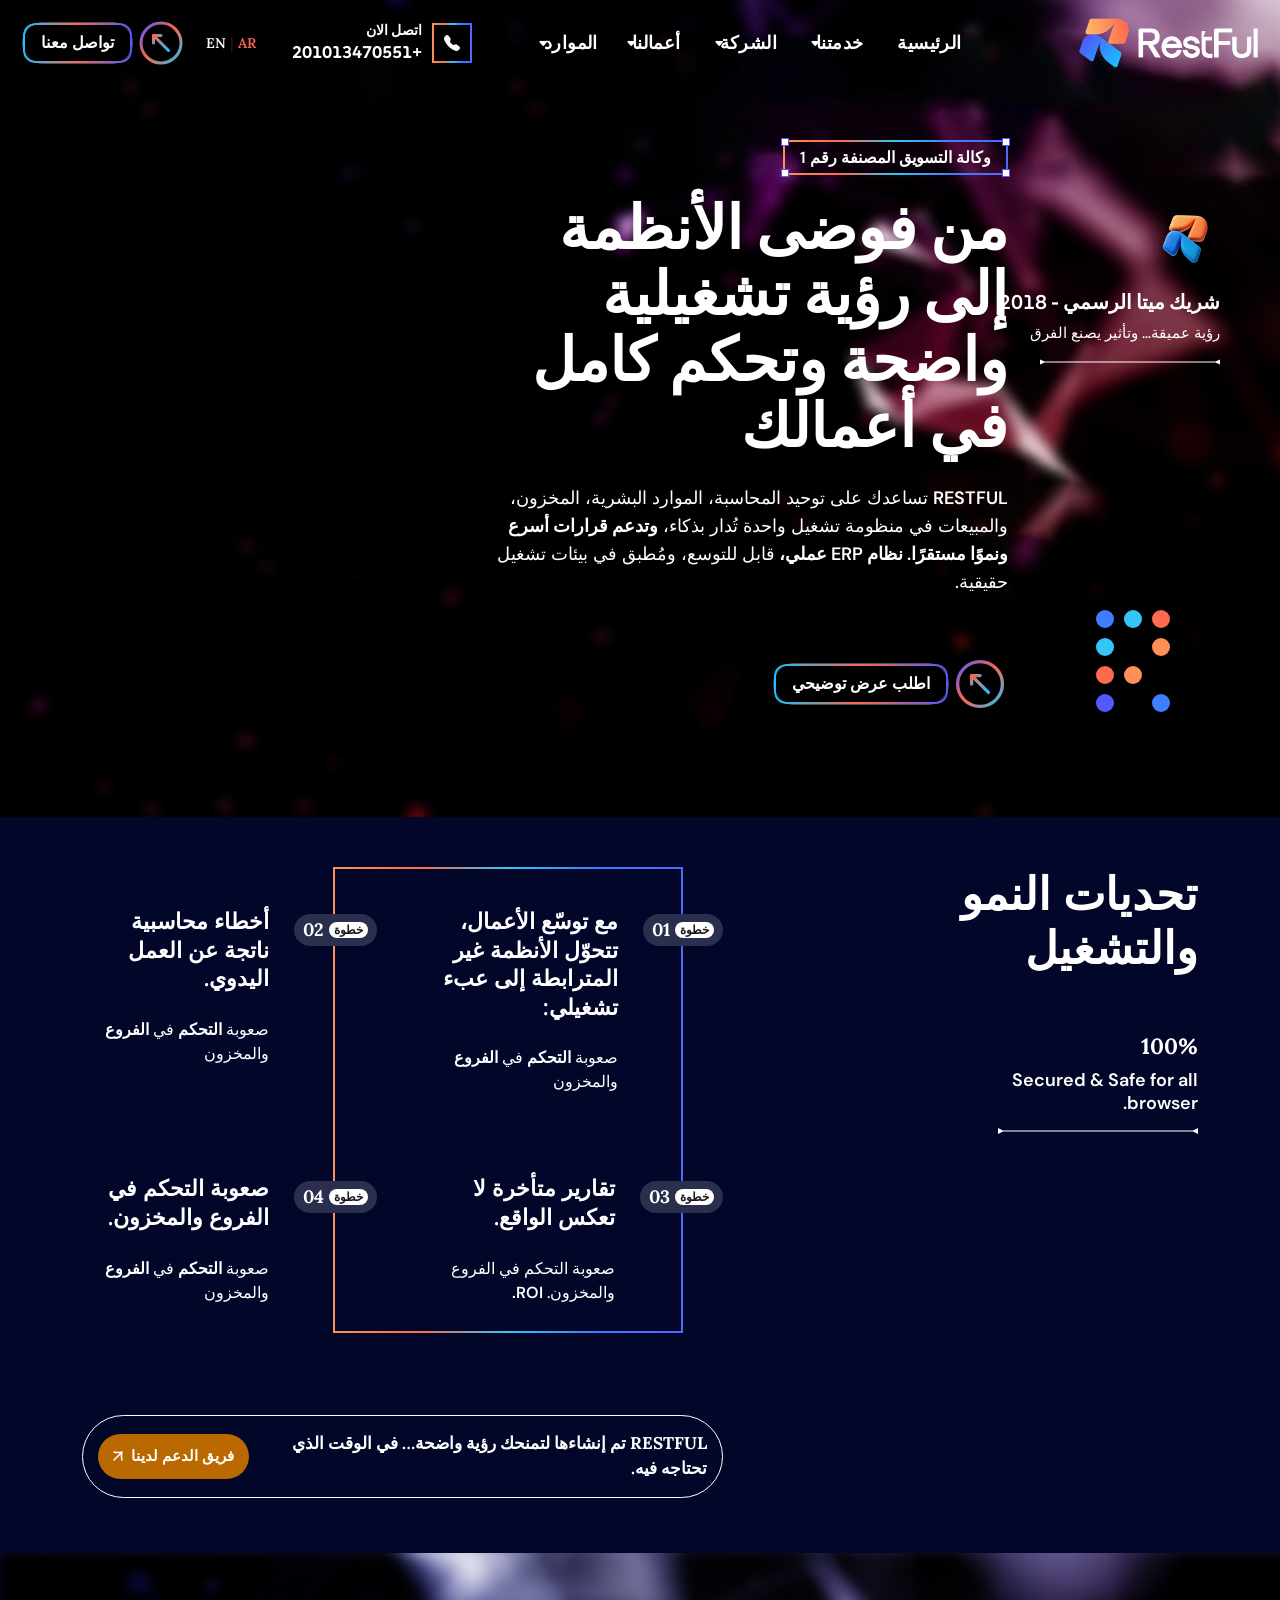
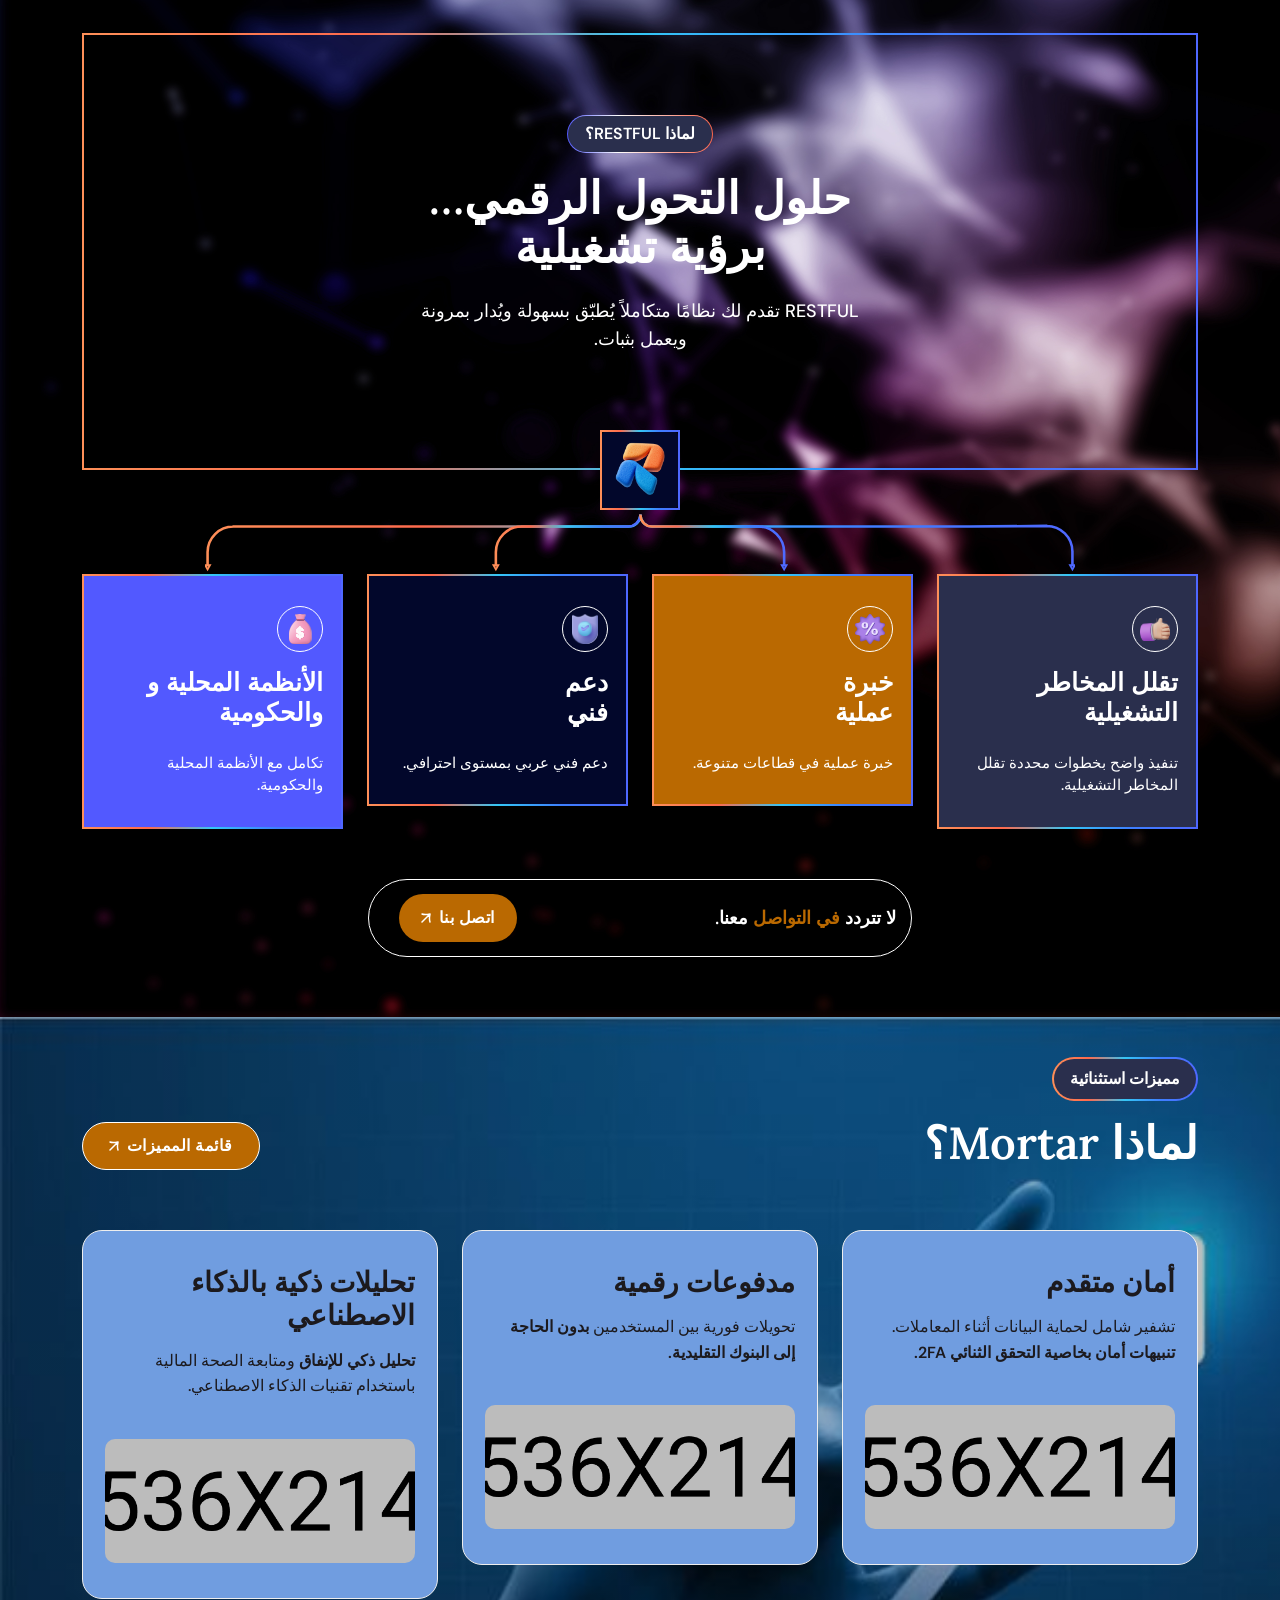
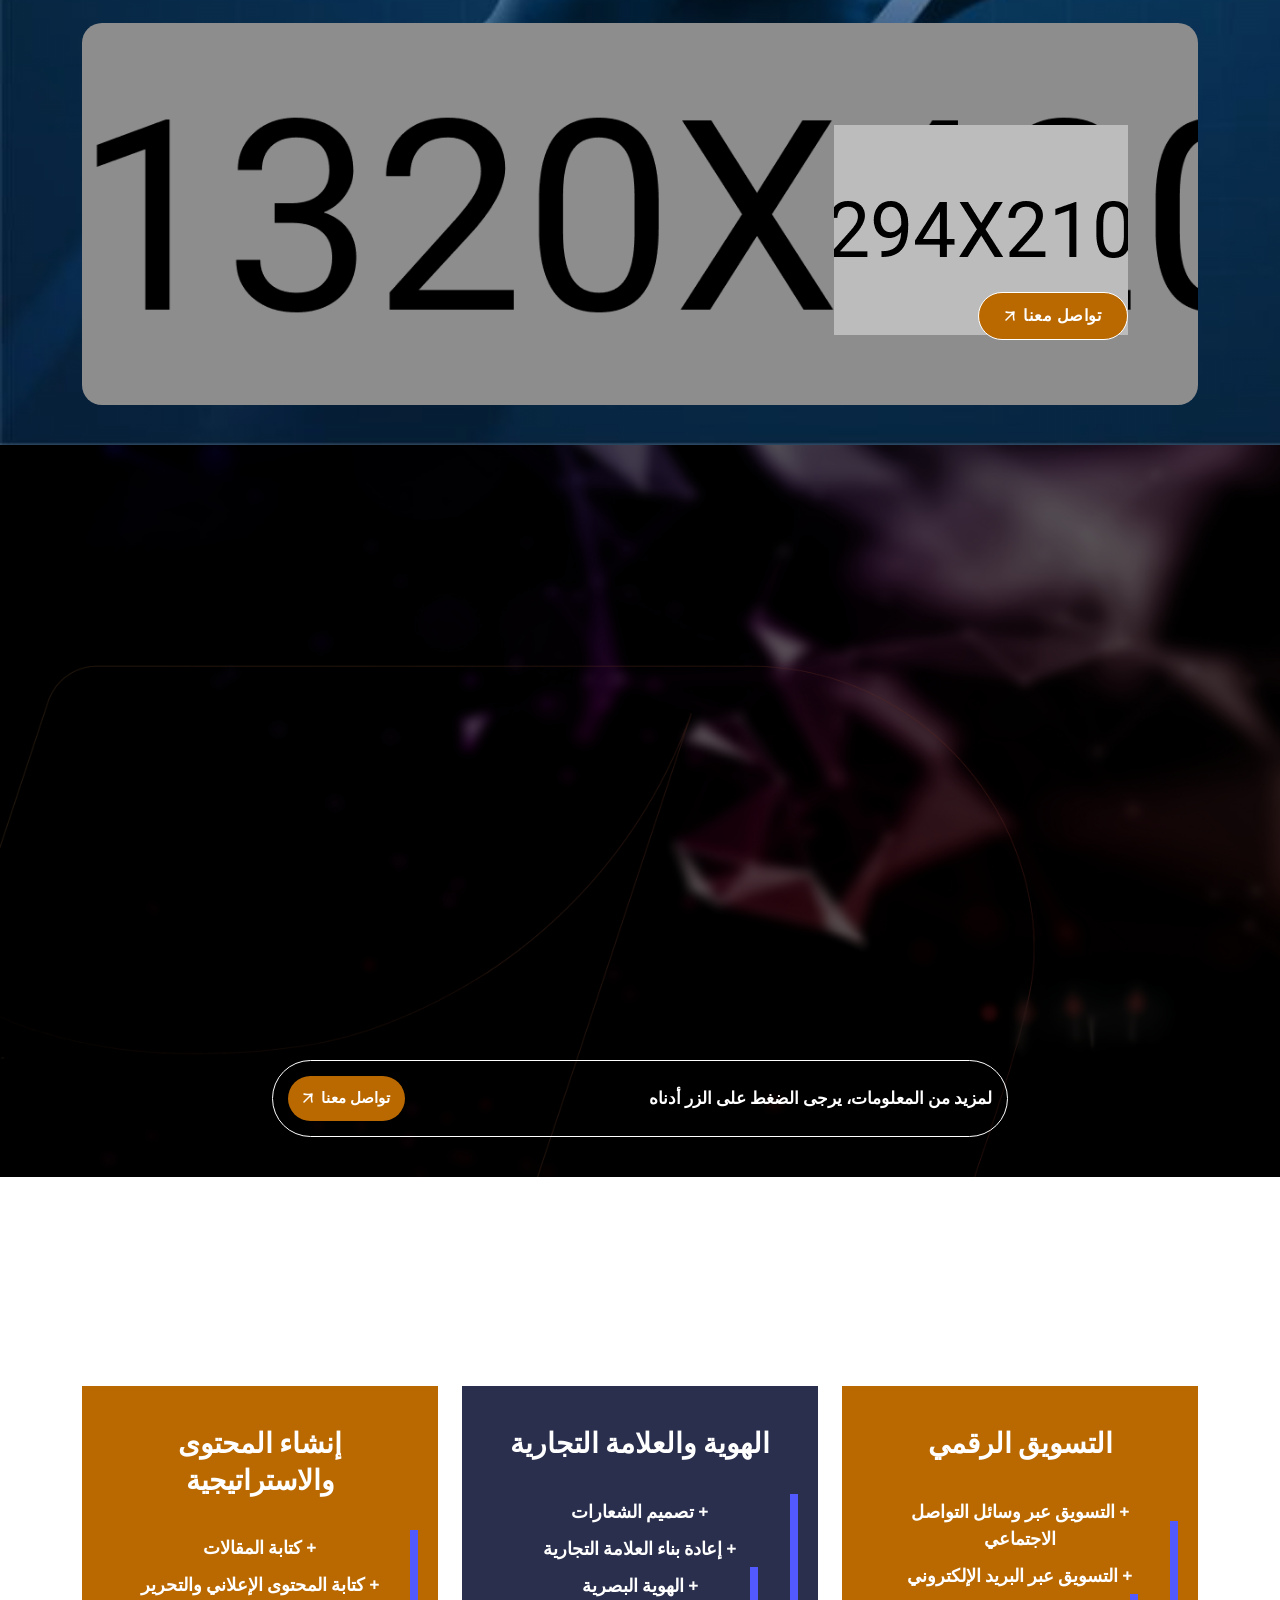
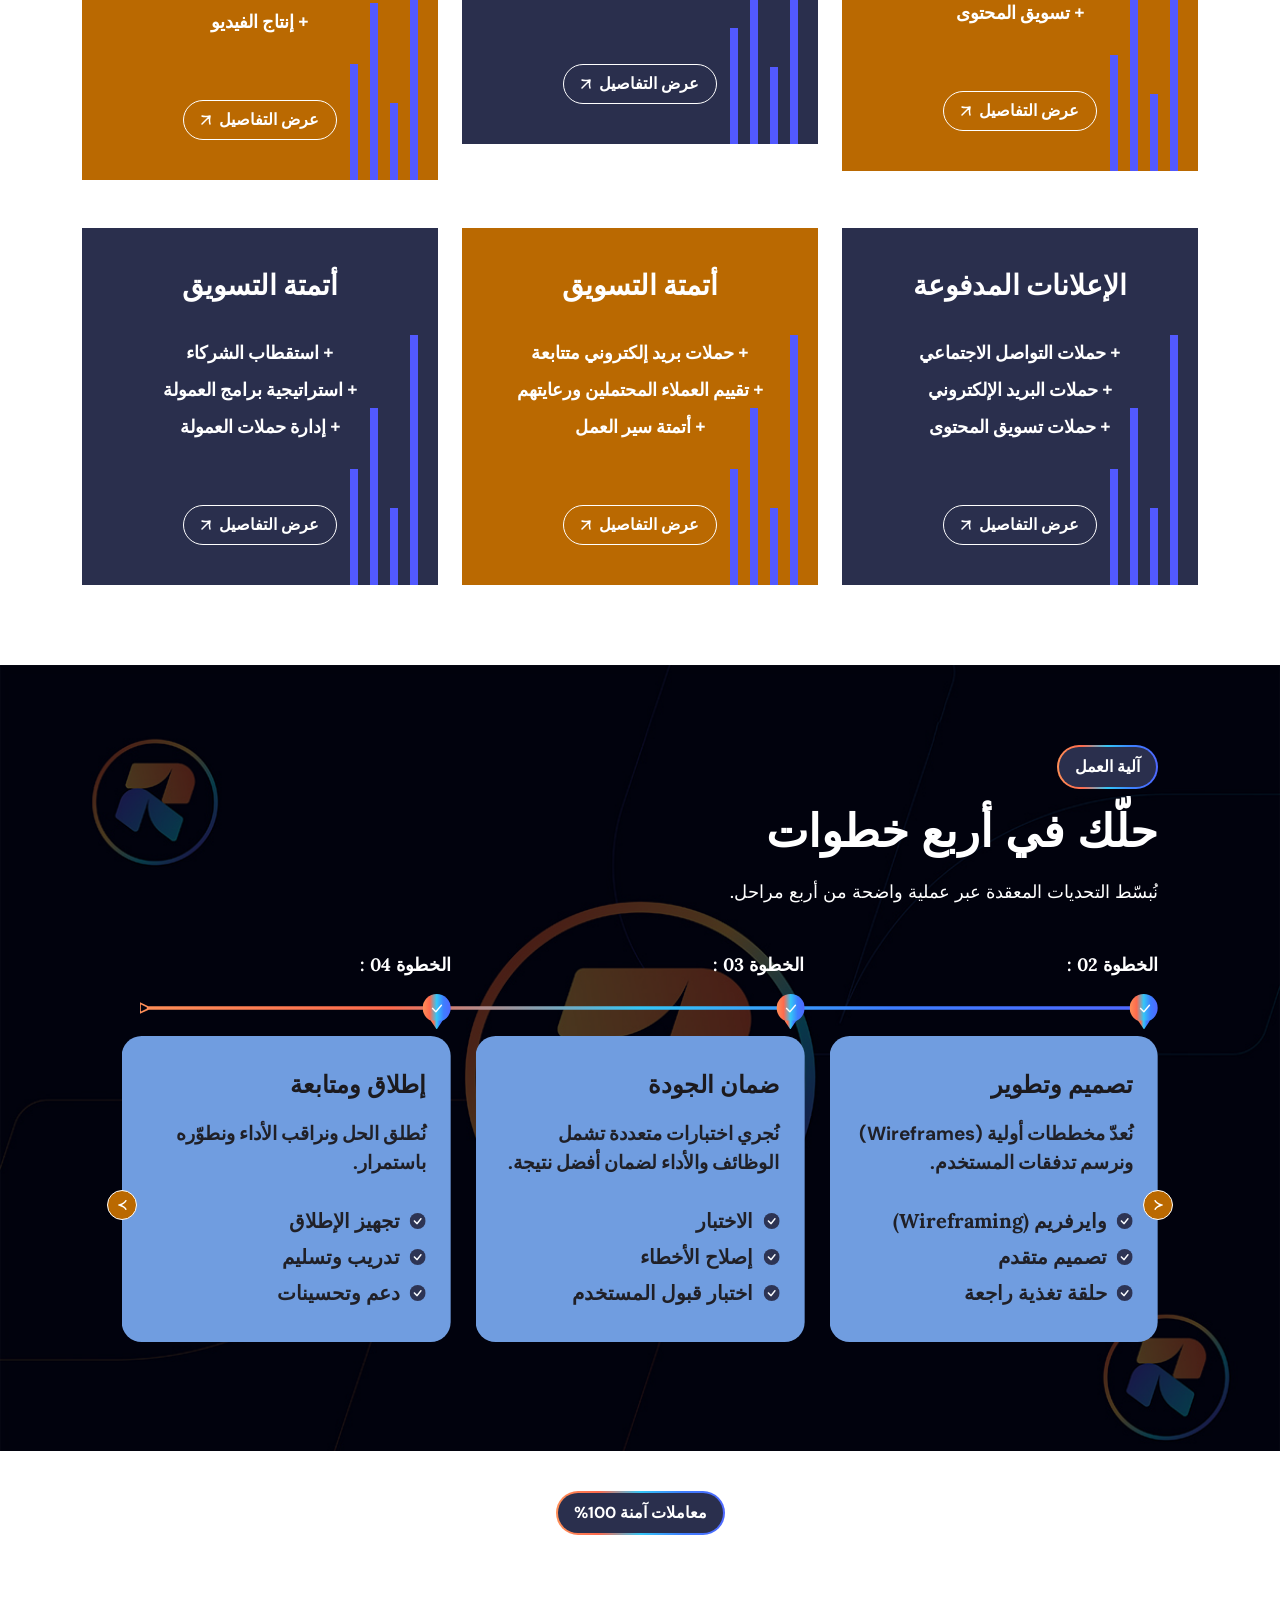
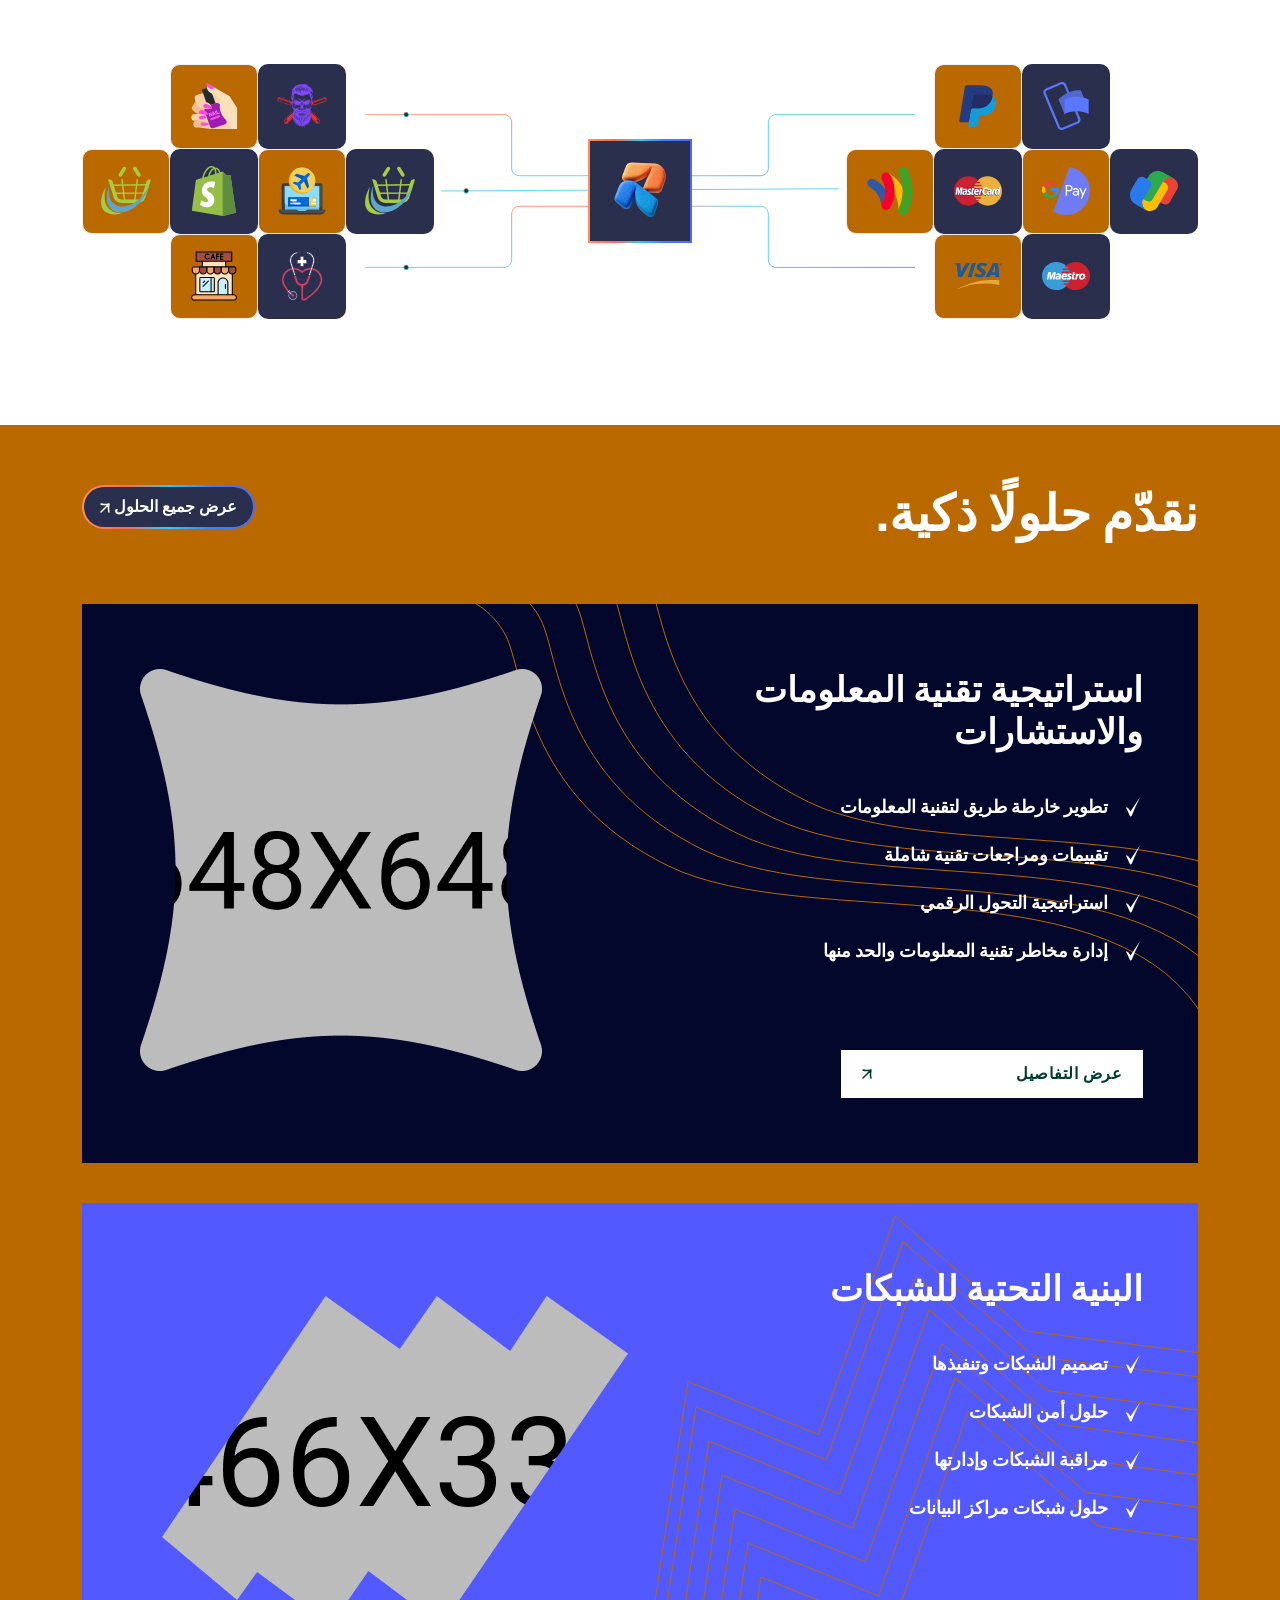
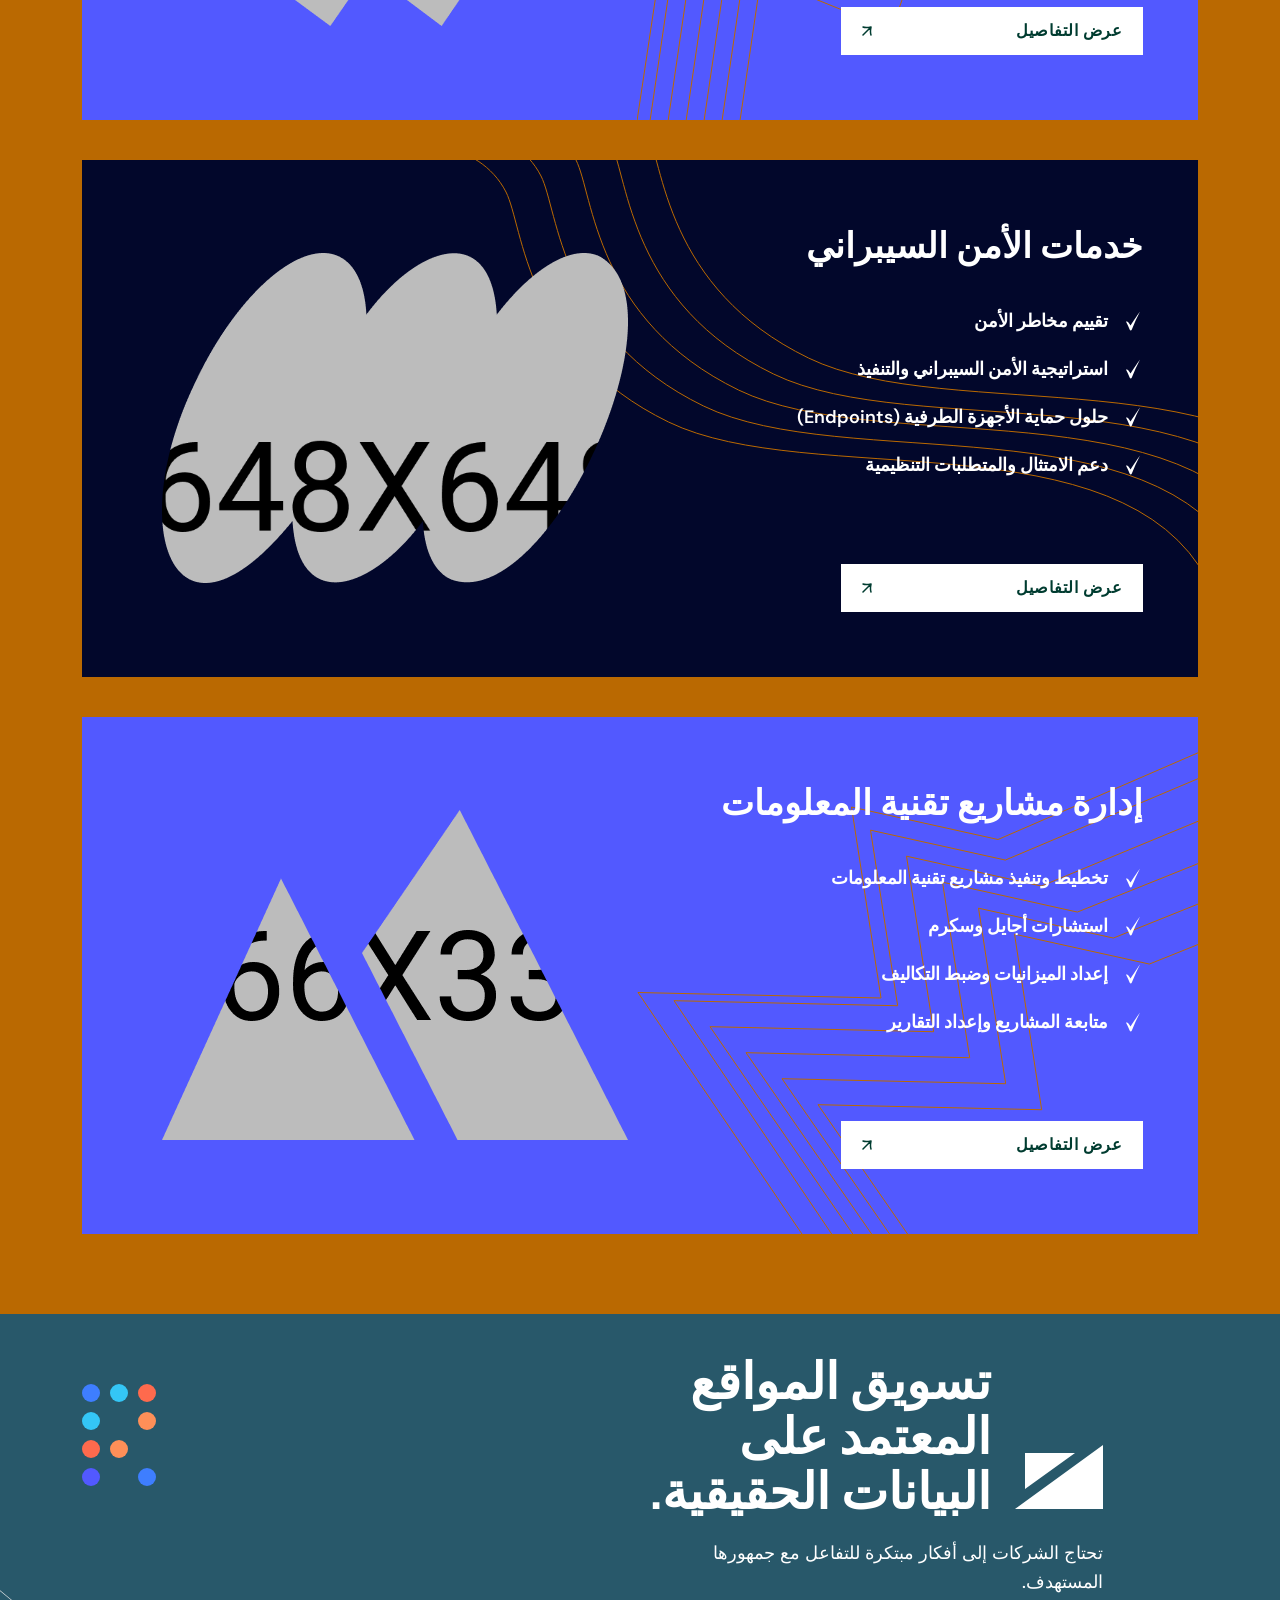
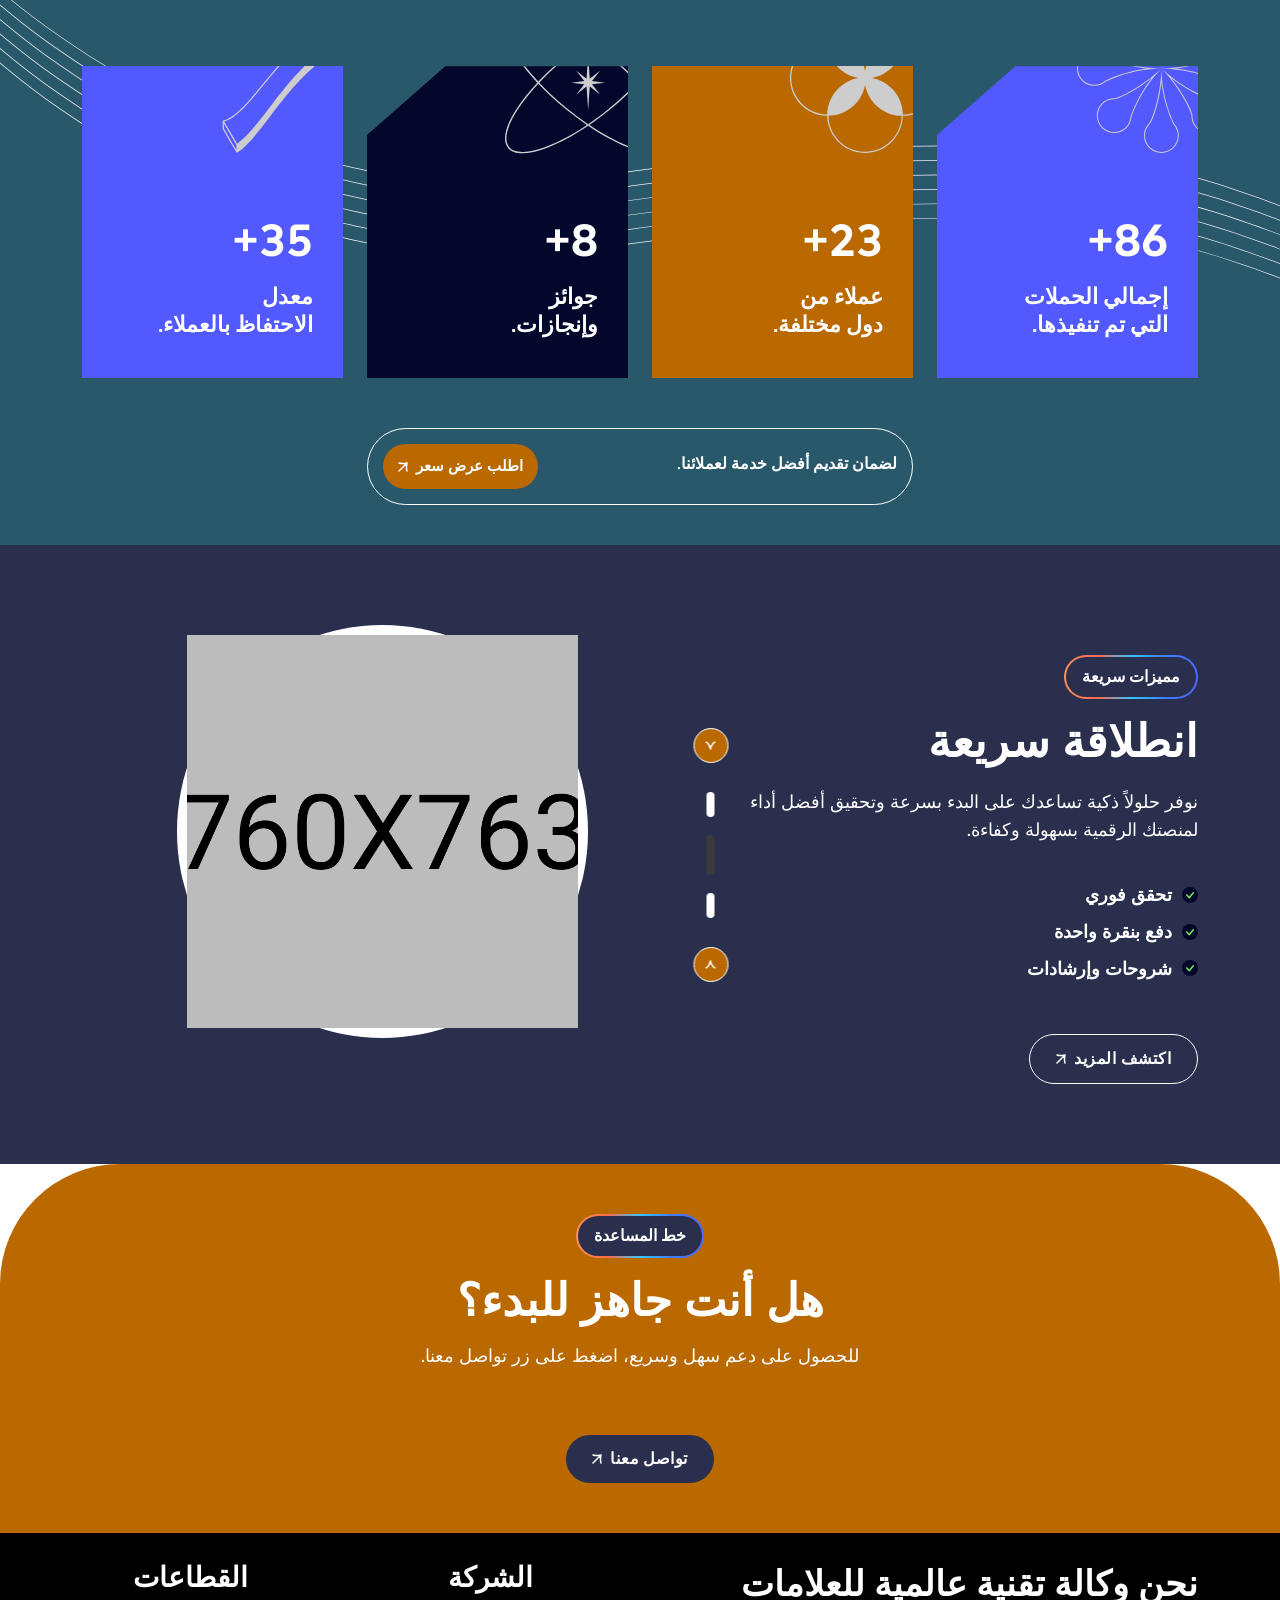
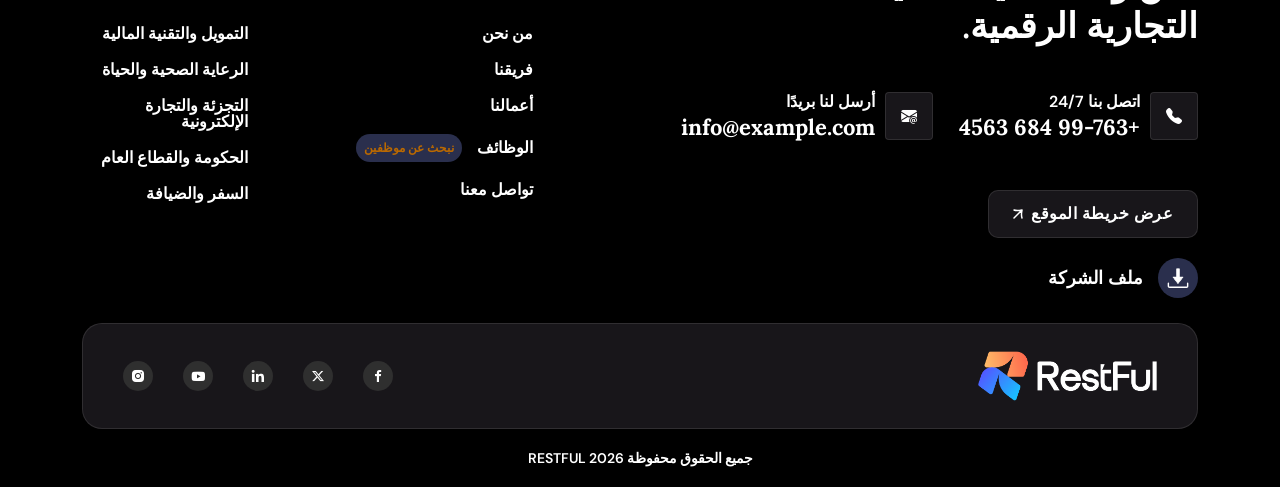
==== commit 3e63e045: "save all last update" ====
--- a/index.html
+++ b/index.html
@@ -25,8 +25,8 @@
     <!--  Style CSS  -->
     <link rel="stylesheet" href="assets/css/style.css">
     <!-- Title -->
-    <title>Mortar - IT Startup & Digital Agency Template.</title>
-    <link rel="icon" href="assets/img/fav-icon.svg" type="image/gif" sizes="20x20">
+    <title>RESTFUL -  منظومة تشغيل واحدة تُدار بذكاء</title>
+    <link rel="icon" href="assets/img/logo/rlogo.png" type="image/gif" sizes="20x20">
 </head>
 
 <body class="tt-magic-cursor marketing-agency">
@@ -34,9 +34,9 @@
     <div id="magic-cursor">
         <div id="ball"></div>
     </div>
-    <div class="tt-style-switch index-dark">
+    <!--<div class="tt-style-switch index-dark">
         <i class="bi bi-brightness-low-fill"></i>
-    </div>
+    </div>-->
     <!-- Back To Top -->
     <div class="progress-wrap">
         <svg class="progress-circle svg-content" width="100%" height="100%" viewBox="-1 -1 102 102">
@@ -75,9 +75,8 @@
                         </li>
 
                         <li class="menu-item-has-children">
+                            <a href="case-study.html" class="drop-down">خدمتنا</a>
                             <i class="bi bi-plus dropdown-icon"></i>
-                            <a href="about.html" class="drop-down">خدمتنا</a>
-
                             <ul class="sub-menu">
 
                                 <li><a href="about.html">عن الشركة</a></li>
@@ -162,8 +161,9 @@
                         </li>
 
                         <li class="menu-item-has-children">
+
+                            <a href="case-study.html" class="drop-down">الشركة</a>
                             <i class="bi bi-plus dropdown-icon"></i>
-                            <a href="case-study.html" class="drop-down">الشركة</a>
                             <ul class="sub-menu">
                                 <li><a href="about.html">عن الشركة</a></li>
                                 <li>
@@ -275,7 +275,7 @@
                             </ul>
                         </li>
                     </ul>
-                    <div class="btn-and-contact-area d-lg-none d-block">
+                    <!--<div class="btn-and-contact-area d-lg-none d-block">
                         <a href="contact.html" class="contact-btn">
                             <span class="icon">
                                 <svg width="10" height="10" viewBox="0 0 10 10" xmlns="http://www.w3.org/2000/svg">
@@ -289,17 +289,22 @@
                                 </svg>
                             </span>
                         </a>
-                    </div>
-                </div>
+                    </div>-->
+                </div>            
                 <div class="nav-right">
                     <div class="contact-area d-lg-flex d-none">
                         <div class="icon">
-                            <img src="assets/img/home4/icon/support-icon.svg" alt="">
+                            <i class="bi bi-telephone-fill"></i>
                         </div>
                         <div class="content">
                             <span>اتصل الان</span>
                             <h6><a href="tel:+201013470551">+201013470551</a></h6>
                         </div>
+                    </div>
+                    <div class="lang-switch d-flex align-items-center me-3">
+                        <a href="?lang=ar" class="lang-btn active">AR</a>
+                        <span class="mx-1">|</span>
+                        <a href="?lang=en" class="lang-btn">EN</a>
                     </div>
                     <a href="contact.html" class="primary-btn4 d-lg-flex d-none">
                         <span class="icon two">
@@ -402,7 +407,7 @@
     <div class="home4-banner-section ">
         <div class="container position-relative">
             <div class="partner-area">
-                <img src="assets/img/home4/icon/meta-logo.svg" alt="">
+                <img src="assets/img/logo/rlogo.png" alt="">
                 <h5>شريك ميتا الرسمي - 2018</h5>
                 <span>رؤية عميقة… وتأثير يصنع الفرق</span>
                 <svg width="200" height="6" viewBox="0 0 200 6" xmlns="http://www.w3.org/2000/svg">
@@ -435,7 +440,9 @@
                 <div class="col-lg-6">
                     <div class="banner-content-wrap">
                         <div class="subtitle">
-                            <span>#1 Rated Marketing Agency</span>
+                            <span>
+                                وكالة التسويق المصنفة رقم 1
+                            </span>
                             <i class="corner tl"></i>
                             <i class="corner tr"></i>
                             <i class="corner br"></i>
@@ -546,28 +553,13 @@
                                     اطلب عرض توضيحي
                                 </span>
                             </a>
-                           
+
                         </div>
                     </div>
                 </div>
                 <div class="col-lg-4 d-lg-block d-none">
                     <div class="banner-img-wrap">
-                        <img src="assets/img/home4/banner-img.jpg" alt="">
-                        <div class="counter-wrap">
-                            <div class="counter-content">
-                                <div class="number">
-                                    <h4 class="counter">12</h4>
-                                    <span>+</span>
-                                </div>
-                                <span>Award Wining.</span>
-                            </div>
-                            <svg class="arrow" width="15" height="15" viewBox="0 0 15 15"
-                                 xmlns="http://www.w3.org/2000/svg"
-                                 style="transform: scaleX(-1);">
-                                <path d="M1 14L13 2M13 2C10.3333 2.5 4.5 3.5 1 2M13 2C12.5 4.5 11.5 10 13 14"
-                                      stroke-width="2" stroke-linecap="round" />
-                            </svg>
-                        </div>
+                        <img src="assets/img/image-3.jpg" alt="">
                     </div>
                 </div>
             </div>
@@ -658,7 +650,7 @@
     </div>
     <!-- home6 Process Section End -->
     <!-- home1 Feature Section Start -->
-    <div class="home1-feature-section pt-80 pb-80">
+    <div class="home1-feature-section pt-80 pb-60">
         <div class="container">
             <div class="feature-banner-area">
                 <div class="banner-content wow animate fadeInDown" data-wow-delay="200ms" data-wow-duration="1500ms">
@@ -670,7 +662,7 @@
             <div class="feature-card-area">
                 <div class="company-icon-and-arrow">
                     <div class="company-icon">
-                  <img src="assets/img/logo/rlogo.png" alt="" />
+                        <img src="assets/img/logo/rlogo.png" alt="" />
                     </div>
                     <div class="arrow">
                         <svg height="64" viewBox="0 0 1014 64" xmlns="http://www.w3.org/2000/svg">
@@ -926,9 +918,10 @@
                               stroke-width="2" />
                     </svg>
                     <div class="icon">
-                        <svg width="30" height="30" viewBox="0 0 30 30" xmlns="http://www.w3.org/2000/svg">
+                        <!--<svg width="30" height="30" viewBox="0 0 30 30" xmlns="http://www.w3.org/2000/svg">
                             <path d="M23.1426 7.71472C18.8865 7.71472 16.0699 11.1945 13.585 14.2654C11.462 16.8887 9.45714 19.3658 7.01537 19.3658C4.47734 19.3658 2.91906 16.7573 2.91906 14.8873C2.91906 13.1534 4.62852 10.6338 7.30773 10.6338C9.90747 10.6338 11.2619 12.7145 11.3302 12.8211C11.5329 13.1488 11.857 13.383 12.2318 13.4726C12.6065 13.5622 13.0015 13.5 13.3306 13.2994C13.4943 13.1997 13.6367 13.0687 13.7497 12.9139C13.8628 12.7591 13.9443 12.5836 13.9895 12.3974C14.0347 12.2111 14.0428 12.0178 14.0132 11.8284C13.9837 11.639 13.9172 11.4573 13.8175 11.2936C13.7284 11.1478 11.5874 7.71492 7.30773 7.71492C3.00134 7.71492 0 11.4953 0 14.8875C0 18.3865 2.88112 22.2851 7.01517 22.2851C10.8493 22.2851 13.3937 19.1417 15.8538 16.1017C18.1296 13.2902 20.2795 10.634 23.1426 10.634C24.8461 10.634 25.9654 11.2119 26.5637 12.3994C27.0821 13.4298 27.0817 14.5959 27.0813 14.9999C27.0813 15.2315 26.9589 16.3934 26.3922 17.4397C25.7459 18.6315 24.8285 19.1863 23.5027 19.1863C20.8328 19.1863 19.3904 17.4508 18.8472 16.7972C18.706 16.6271 18.6043 16.5047 18.4685 16.3884C18.1745 16.1367 17.7925 16.012 17.4066 16.0418C17.0207 16.0716 16.6624 16.2533 16.4104 16.5472C16.1682 16.8298 16.0432 17.1943 16.0609 17.5661C16.0787 17.9378 16.2378 18.2888 16.5059 18.547C16.5322 18.577 16.564 18.6163 16.6017 18.662C17.3097 19.514 19.4623 22.1049 23.5021 22.1049C28.412 22.1049 29.9998 17.3174 29.9998 14.9799C30.0002 13.4911 29.7214 12.1815 29.1702 11.0865C28.3964 9.54879 26.7221 7.71472 23.1426 7.71472Z" />
-                        </svg>
+                        </svg>-->
+                        <img src="assets/img/logo/rlogo.png" alt="" />
                     </div>
                 </div>
                 <svg class="line" width="1320" height="6" viewBox="0 0 1320 6" xmlns="http://www.w3.org/2000/svg">
@@ -960,7 +953,7 @@
     </div>
     <!-- home5 Process Section End -->
     <!-- home4 Service Section Start -->
-    <div class="home4-service-section pb-80 pt-50">
+    <div class="home4-service-section pb-80 pt-30">
         <div class="container">
             <div class="row justify-content-lg-start mb-70 wow animate fadeInDown" data-wow-delay="200ms" data-wow-duration="1500ms">
                 <div class="col-xl-10 col-lg-11">
@@ -1114,7 +1107,7 @@
     </div>
     <!-- home4 Service Section End -->
     <!-- home1 Process Section Start -->            <!--//stop here //-->
-    <div class="home1-process-section pt-50 pb-80">
+    <div class="home1-process-section pt-20 pb-40">
         <div class="container">
             <div class="process-wrapper">
                 <div class="row mb-50 wow animate fadeInDown" data-wow-delay="200ms" data-wow-duration="1500ms">
@@ -1128,7 +1121,20 @@
                 </div>
                 <div class="process-slider-area">
                     <svg class="line" width="1180" height="12" viewBox="0 0 1180 12" fill="none" xmlns="http://www.w3.org/2000/svg">
-                        <path d="M10 5L0 0.226497V11.7735L10 7V5ZM1170 7L1180 11.7735V0.226497L1170 5V7ZM9 7H1171V5H9V7Z" />
+                        <defs>
+                            <linearGradient id="borderGradient" x1="0%" y1="0%" x2="100%" y2="0%">
+                                <stop offset="0%" stop-color="#fe8f58" />
+                                <stop offset="15%" stop-color="#fe6a4d" />
+                                <stop offset="35%" stop-color="#34c6f6" />
+                                <stop offset="50%" stop-color="#3e7eff" />
+                                <stop offset="100%" stop-color="#4f68ff" />
+                            </linearGradient>
+                        </defs>
+
+                        <path d="M10 5L0 0.226497V11.7735L10 7V5ZM1170 7L1180 11.7735V0.226497L1170 5V7ZM9 7H1171V5H9V7Z"
+                              fill="none"
+                              stroke="url(#borderGradient)"
+                              stroke-width="2" />
                     </svg>
                     <div class="row">
                         <div class="col-lg-12">
@@ -1143,7 +1149,7 @@
                                                 </div>
                                             </div>
                                             <div class="process-content">
-                                                <h5>استكشاف <br>واستشارة</h5>
+                                                <h5>استكشاف واستشارة</h5>
                                                 <p>نفهم رؤية العميل وأهدافه والتحديات التي يواجهها.</p>
                                                 <ul>
                                                     <li>
@@ -1186,7 +1192,7 @@
                                                 </div>
                                             </div>
                                             <div class="process-content">
-                                                <h5>تصميم <br>وتطوير</h5>
+                                                <h5>تصميم وتطوير</h5>
                                                 <p>نُعدّ مخططات أولية (Wireframes) ونرسم تدفقات المستخدم.</p>
                                                 <ul>
                                                     <li>
@@ -1229,7 +1235,7 @@
                                                 </div>
                                             </div>
                                             <div class="process-content">
-                                                <h5>ضمان <br>الجودة</h5>
+                                                <h5>ضمان الجودة</h5>
                                                 <p>نُجري اختبارات متعددة تشمل الوظائف والأداء لضمان أفضل نتيجة.</p>
                                                 <ul>
                                                     <li>
@@ -1272,7 +1278,7 @@
                                                 </div>
                                             </div>
                                             <div class="process-content">
-                                                <h5>إطلاق <br>ومتابعة</h5>
+                                                <h5>إطلاق ومتابعة</h5>
                                                 <p>نُطلق الحل ونراقب الأداء ونطوّره باستمرار.</p>
                                                 <ul>
                                                     <li>
@@ -1315,7 +1321,7 @@
                                                 </div>
                                             </div>
                                             <div class="process-content">
-                                                <h5>تجربة <br>العميل</h5>
+                                                <h5>تجربة العميل</h5>
                                                 <p>نُحسن التجربة بعد الإطلاق عبر المتابعة والقياس والتحسين المستمر.</p>
                                                 <ul>
                                                     <li>
@@ -1371,7 +1377,7 @@
     </div>
     <!-- home1 Process Section End -->
     <!-- home2 Transaction Section Start --> <!--edit 2-->
-    <div class="home2-transaction-section pt-50 pb-80">
+    <div class="home2-transaction-section pt-40 pb-60">
         <div class="container">
             <div class="row mb-60 wow animate fadeInDown" data-wow-delay="200ms" data-wow-duration="1500ms">
                 <div class="col-lg-12">
@@ -1421,10 +1427,19 @@
                         <div class="logo-and-vector">
                             <div class="company-logo-wrap">
                                 <div class="company-logo">
-                                    <img src="assets/img/home2/transaction-company-logo.svg" alt="">
+                                    <img src="assets/img/logo/rlogo.png" alt="">
                                 </div>
                             </div>
                             <svg class="vector" height="206" viewBox="0 0 720 206" xmlns="http://www.w3.org/2000/svg">
+                                <defs>
+                                    <linearGradient id="gradient" x1="0%" y1="0%" x2="100%" y2="100%">
+                                        <stop offset="0%" stop-color="#fe8f58" />
+                                        <stop offset="25%" stop-color="#fe6a4d" />
+                                        <stop offset="35%" stop-color="#34c6f6" />
+                                        <stop offset="75%" stop-color="#34c6f6" />
+                                        <stop offset="100%" stop-color="#4f68ff" />
+                                    </linearGradient>
+                                </defs>
                                 <path id="theMo1tionPath11"
                                       d="M0 203H182C187.523 203 192 198.523 192 193V133C192 127.477 196.477 123 202 123H518C523.523 123 528 127.477 528 133V193C528 198.523 532.477 203 538 203H720" />
                                 <circle cx="0" cy="0" r="3">
@@ -1432,7 +1447,8 @@
                                         <mpath xlink:href="#theMo1tionPath11"></mpath>
                                     </animateMotion>
                                 </circle>
-                                <path id="theMo1tionPath12" d="M100 103H620" />
+                                <path id="theMo1tionPath12"
+                                      d="M100 103 L620 100" fill="red" />
                                 <circle cx="0" cy="0" r="3">
                                     <animateMotion dur="4s" begin="0s" fill="freeze" repeatCount="indefinite" rotate="">
                                         <mpath xlink:href="#theMo1tionPath12"></mpath>
@@ -1492,7 +1508,13 @@
                     </div>
                 </div>
             </div>
-            <div class="home2-process-section wow animate fadeInUp" data-wow-delay="200ms" data-wow-duration="1500ms">
+        </div>
+    </div>
+    <!-- home2 Transaction Section End -->
+    <!-- home2-process-section start -->
+    <!--<section class="container-process">
+        <div class="container">
+            <div class="home2-process-section wow animate fadeInUp pt-50 pb-80" data-wow-delay="200ms" data-wow-duration="1500ms">
                 <div class="title-area">
                     <h6>خطوات سهلة من 3 مراحل لصناعة السعادة</h6>
                 </div>
@@ -1532,8 +1554,8 @@
                 </div>
             </div>
         </div>
-    </div>
-    <!-- home2 Transaction Section End -->
+    </section>-->
+    <!-- home2-process-section End -->
     <!-- home5 Service Section Start -->
     <div class="home5-service-section pb-80">
         <div class="container">
@@ -1801,7 +1823,7 @@
     </div>
     <!-- home5 Service Section End -->
     <!-- home4 Counter Section Start -->
-    <div class="home4-counter-section mb-130">
+    <div class="home4-counter-section pt-50 pb-80">
         <svg class="bg-shape" height="472" viewBox="0 0 1920 472" xmlns="http://www.w3.org/2000/svg">
             <path fill-rule="evenodd" clip-rule="evenodd"
                   d="M-29.145 1.7091C97.5305 119.595 459.868 370.081 881.462 307.82C1187.68 262.597 1395.29 252.524 1556.31 265.635C1717.31 278.745 1831.74 315.037 1951.63 362.577L1951.99 361.648C1832.05 314.085 1717.52 277.759 1556.39 264.638C1395.27 251.518 1187.57 261.603 881.316 306.831C460.166 369.026 98.1229 118.78 -28.4638 0.977051L-29.145 1.7091ZM-29.145 23.4171C97.5305 141.303 459.868 391.789 881.462 329.528C1187.68 284.305 1395.29 274.232 1556.31 287.343C1717.31 300.453 1831.74 336.745 1951.63 384.285L1951.99 383.356C1832.05 335.793 1717.52 299.467 1556.39 286.346C1395.27 273.226 1187.57 283.311 881.316 328.539C460.166 390.734 98.1229 140.488 -28.4638 22.6851L-29.145 23.4171ZM881.462 351.236C459.868 413.496 97.5307 163.011 -29.1448 45.125L-28.4636 44.393C98.1231 162.196 460.166 412.442 881.316 350.246C1187.57 305.018 1395.27 294.934 1556.39 308.054C1717.52 321.175 1832.05 357.501 1951.99 405.064L1951.63 405.993C1831.74 358.453 1717.31 322.161 1556.31 309.051C1395.29 295.94 1187.68 306.013 881.462 351.236ZM-29.145 66.8336C97.5305 184.719 459.868 435.205 881.462 372.944C1187.68 327.722 1395.29 317.648 1556.31 330.759C1717.31 343.869 1831.74 380.162 1951.63 427.702L1951.99 426.772C1832.05 379.21 1717.52 342.883 1556.39 329.763C1395.27 316.643 1187.57 326.727 881.316 371.955C460.166 434.15 98.1229 183.905 -28.4638 66.1016L-29.145 66.8336ZM881.462 394.652C459.868 456.913 97.5305 206.427 -29.145 88.5416L-28.4638 87.8096C98.1229 205.613 460.166 455.858 881.316 393.663C1187.57 348.435 1395.27 338.351 1556.39 351.471C1717.52 364.591 1832.05 400.918 1951.99 448.48L1951.63 449.41C1831.74 401.87 1717.31 365.577 1556.31 352.467C1395.29 339.356 1187.68 349.43 881.462 394.652ZM-29.145 110.25C97.5305 228.136 459.868 478.622 881.462 416.361C1187.68 371.138 1395.29 361.065 1556.31 374.176C1717.31 387.286 1831.74 423.578 1951.63 471.118L1951.99 470.189C1832.05 422.626 1717.52 386.3 1556.39 373.179C1395.27 360.059 1187.57 370.144 881.316 415.372C460.166 477.567 98.1229 227.321 -28.4638 109.518L-29.145 110.25Z" />
@@ -1852,7 +1874,7 @@
                         <img src="assets/img/home4/icon/home4-counter-vector1.svg" alt="" class="vector">
                         <div class="conter-content">
                             <div class="number">
-                                <h2 class="counter">235</h2>
+                                <h2 class="counter" id="counter">235</h2>
                                 <span>+</span>
                             </div>
                             <p>إجمالي الحملات <br>التي تم تنفيذها.</p>
@@ -1864,7 +1886,7 @@
                         <img src="assets/img/home4/icon/home4-counter-vector2.svg" alt="" class="vector">
                         <div class="conter-content">
                             <div class="number">
-                                <h2 class="counter">23</h2>
+                                <h2 class="counter" id="counter">23</h2>
                                 <span>+</span>
                             </div>
                             <p>عملاء من <br>دول مختلفة.</p>
@@ -1876,7 +1898,7 @@
                         <img src="assets/img/home4/icon/home4-counter-vector3.svg" alt="" class="vector">
                         <div class="conter-content">
                             <div class="number">
-                                <h2 class="counter">8</h2>
+                                <h2 class="counter" id="counter">8</h2>
                                 <span>+</span>
                             </div>
                             <p>جوائز <br>وإنجازات.</p>
@@ -1888,7 +1910,7 @@
                         <img src="assets/img/home4/icon/home4-counter-vector4.svg" alt="" class="vector">
                         <div class="conter-content">
                             <div class="number">
-                                <h2 class="counter">35</h2>
+                                <h2 class="counter" id="counter">35</h2>
                                 <span>+</span>
                             </div>
                             <p>معدل <br>الاحتفاظ بالعملاء.</p>
@@ -1898,20 +1920,19 @@
             </div>
             <div class="row justify-content-center wow animate fadeInUp" data-wow-delay="200ms" data-wow-duration="1500ms">
                 <div class="col-xl-6 col-lg-8 col-md-10">
-                    <div class="contact-btn-area two">
+                    <!--<div class="contact-btn-area two">
                         <h6>لضمان تقديم أفضل خدمة لعملائنا.</h6>
                         <a href="#" class="primary-btn4 transparent">
-                            <span class="icon">
-                                <svg width="10" height="10" viewBox="0 0 10 10" xmlns="http://www.w3.org/2000/svg">
-                                    <path d="M1 9L9 1M9 1C7.22222 1.33333 3.33333 2 1 1M9 1C8.66667 2.66667 8 6.33333 9 9" stroke-width="1.5" stroke-linecap="round" />
-                                </svg>
-                            </span>
                             <span class="content">اطلب عرض سعر</span>
-                            <span class="icon two">
-                                <svg width="10" height="10" viewBox="0 0 10 10" xmlns="http://www.w3.org/2000/svg">
-                                    <path d="M1 9L9 1M9 1C7.22222 1.33333 3.33333 2 1 1M9 1C8.66667 2.66667 8 6.33333 9 9" stroke-width="1.5" stroke-linecap="round" />
-                                </svg>
-                            </span>
+                        </a>
+                    </div>-->
+                    <div class="price-area">
+                        <h6>لضمان تقديم أفضل خدمة لعملائنا.</h6>
+                        <a href="contact.html">
+                            اطلب عرض سعر
+                            <svg width="10" height="10" viewBox="0 0 10 10" xmlns="http://www.w3.org/2000/svg">
+                                <path d="M1 9L9 1M9 1C7.22222 1.33333 3.33333 2 1 1M9 1C8.66667 2.66667 8 6.33333 9 9" stroke-width="1.5" stroke-linecap="round"></path>
+                            </svg>
                         </a>
                     </div>
                 </div>
@@ -1920,7 +1941,7 @@
     </div>
     <!-- home4 Counter Section End -->
     <!-- home2 Feature Slider Section Start -->
-    <div class="home2-feature-slider-section mb-130">
+    <div class="home2-feature-slider-section pt-50 pb-80">
         <div class="container">
             <div class="feature-slider-area">
                 <div class="row">
@@ -1967,7 +1988,7 @@
                                                 </ul>
                                                 <a href="contact.html" class="primary-btn2 white-bg">
                                                     <span>
-                                                        اكتشف المزيد          
+                                                        اكتشف المزيد
                                                         <svg width="10" height="10" viewBox="0 0 10 10" xmlns="http://www.w3.org/2000/svg">
                                                             <path d="M1 9L9 1M9 1C7.22222 1.33333 3.33333 2 1 1M9 1C8.66667 2.66667 8 6.33333 9 9" stroke-width="1.5" stroke-linecap="round" />
                                                         </svg>
@@ -2139,10 +2160,10 @@
                     <div class="contact-content">
                         <div class="section-title two text-center wow animate fadeInDown" data-wow-delay="200ms" data-wow-duration="1500ms">
                             <span>خط المساعدة</span>
-                            <h2>هل أنت جاهز للبدء؟</h2>
-                            <p>للحصول على دعم سهل وسريع، اضغط على زر تواصل معنا.</p>
-                        </div>
-                        <a href="contact.html" class="primary-btn2">
+                            <h2 class="ready">هل أنت جاهز للبدء؟</h2>
+                            <p class="ready">للحصول على دعم سهل وسريع، اضغط على زر تواصل معنا.</p>
+                        </div>
+                        <a href="contact.html" class="primary-btn6">
                             <span>
                                 تواصل معنا
                                 <svg width="10" height="10" viewBox="0 0 10 10" xmlns="http://www.w3.org/2000/svg">
@@ -2175,7 +2196,7 @@
                             <ul class="contact-list">
                                 <li class="single-contact">
                                     <div class="icon">
-                                        <img src="assets/img/home1/icon/contact-call-icon.svg" alt="">
+                                        <i class="bi bi-telephone-fill"></i>
                                     </div>
                                     <div class="content">
                                         <span>اتصل بنا 24/7</span>
@@ -2184,7 +2205,7 @@
                                 </li>
                                 <li class="single-contact">
                                     <div class="icon">
-                                        <img src="assets/img/home1/icon/contact-mail-icon.svg" alt="">
+                                        <i class="bi bi-envelope-at-fill"></i>
                                     </div>
                                     <div class="content">
                                         <span>أرسل لنا بريدًا</span>
@@ -2250,17 +2271,8 @@
             </a>
             <div class="logo-and-sevice-menu-wrap">
                 <a href="index.html" class="footer-logo">
-                    <img src="assets/img/footer-logo.svg" alt="">
+                    <img class="image-footer" src="assets/img/header-logo-white.png" alt="">
                 </a>
-                <ul class="service-list">
-                    <li><a href="service.html">تطوير المنتجات</a></li>
-                    <li><a href="service.html">قسم التصميم</a></li>
-                    <li><a href="service.html">الحلول السحابية</a></li>
-                    <li><a href="service.html">تحليل البيانات</a></li>
-                </ul>
-            </div>
-            <div class="copyright-and-social-area">
-                <p>جميع الحقوق محفوظة 2026 <a href="https://www.egenslab.com/">RESTFUL</a></p>
                 <ul class="social-list">
                     <li><a href="https://www.facebook.com/"><i class='bx bxl-facebook'></i></a></li>
                     <li><a href="https://x.com/"><i class="bi bi-twitter-x"></i></a></li>
@@ -2268,6 +2280,10 @@
                     <li><a href="https://www.youtube.com/"><i class='bx bxl-youtube'></i></a></li>
                     <li><a href="https://www.instagram.com/"><i class='bx bxl-instagram-alt'></i></a></li>
                 </ul>
+            </div>
+            <div class="copyright-and-social-area text-center">
+                <p>جميع الحقوق محفوظة 2026 <a href="https://www.egenslab.com/">RESTFUL</a></p>
+
             </div>
         </div>
     </footer>
@@ -2297,7 +2313,18 @@
     <script src="assets/js/jquery.fancybox.min.js"></script>
     <!-- Custom JS -->
     <script src="assets/js/custom.js"></script>
-
+    <!--<script>
+        const urlParams = new URLSearchParams(window.location.search);
+        const lang = urlParams.get("lang") || "ar";
+
+        if (lang === "en") {
+            document.documentElement.dir = "ltr";
+            document.documentElement.lang = "en";
+        } else {
+            document.documentElement.dir = "rtl";
+            document.documentElement.lang = "ar";
+        }
+    </script>-->
 </body>
 
 </html>
--- a/assets/css/style.css
+++ b/assets/css/style.css
@@ -144,7 +144,9 @@
     --borders-color: #eee;
     --btn-plure: #2a2f4d;
     --border-gray: #494f69;
-    --orange: #FE674C;
+    /*--orange: #FE674C;*/
+    --orange: #ba6901;
+    --dark-blue:#02072B;
 }
 
 body.dark {
@@ -263,13 +265,13 @@
   color: var(--primary-color3);
 }
 body.marketing-agency .progress-wrap svg.progress-circle {
-  stroke: var(--primary-color3);
+  stroke: var(--dark-blue);
 }
 body.marketing-agency .progress-wrap .arrow {
-  fill: var(--primary-color3);
+  fill: var(--white-color);
 }
 body.marketing-agency .progress-wrap:hover {
-  background-color: var(--primary-color3);
+  background-color: var(--orange);
 }
 body.marketing-agency .progress-wrap:hover .arrow {
   fill: var(--white-color);
@@ -294,7 +296,7 @@
   color: var(--primary-color4);
 }
 body.it-consulting .progress-wrap svg.progress-circle {
-  stroke: var(--primary-color4);
+  stroke: var(--dark-blue);
 }
 body.it-consulting .progress-wrap .arrow {
   fill: var(--primary-color4);
@@ -931,7 +933,6 @@
   align-items: center;
   justify-content: center;
   border-radius: 50%;
-  box-shadow: inset 0 0 0 2px var(--borders-color);
   background-color: transparent;
   z-index: 10000;
   opacity: 0;
@@ -971,11 +972,11 @@
 
 .primary-btn1 {
   border-radius: 10px;
-  background-color: var(--black-color);
+  background-color: var(--orange);
   font-family: var(--font-dmsans);
   font-weight: 700;
   font-size: 16px;
-  color: var(--dark-white-color);
+  color: var(--white-color);
   letter-spacing: 0.48px;
   line-height: 1;
   padding: 16px 26px;
@@ -1016,6 +1017,10 @@
   fill: none;
   stroke: var(--dark-white-color);
   transition: 0.5s;
+}
+.primary-btn1:hover svg {
+    stroke: var(--white-color);
+    transform: scale(-1);
 }
 .primary-btn1::before {
   content: "";
@@ -1039,7 +1044,7 @@
   width: 100%;
   height: 100%;
   transform: translateY(110%);
-  background-color: var(--primary-color1);
+  background-color: var(--orange);
   overflow: hidden;
   transition: opacity 0.5s, transform 0.5s;
   z-index: -1;
@@ -1112,19 +1117,20 @@
     font-family: var(--font-dmsans);
     font-weight: 700;
     font-size: 16px;
-    color: var(--dark-title-color);
+    color: var(--white-color);
     letter-spacing: 0.48px;
     line-height: 1;
     padding: 16px 26px;
     position: relative;
     align-items: center;
-    background-color:var(--orange);
+    background-color:var(--btn-plure);
     display: inline-flex;
     transition: all 0.2s cubic-bezier(0.455, 0.03, 0.515, 0.955);
     overflow: hidden;
     z-index: 1;
     white-space: nowrap;
     border-radius: 50px;
+    border:1px solid var(--white-color);
 }
 @media (max-width: 576px) {
   .primary-btn2 {
@@ -1140,6 +1146,7 @@
   align-items: center;
   justify-content: center;
   gap: 8px;
+  color:var(--white-color);
 }
 .primary-btn2 > span:nth-child(2) {
   position: absolute;
@@ -1149,7 +1156,6 @@
   transform: translate(0, 100%);
   transition: opacity 0.3s, transform 0.3s;
   transition-timing-function: cubic-bezier(0.455, 0.03, 0.515, 0.955);
-  white-space: nowrap;
 }
 .primary-btn2 svg {
   fill: none;
@@ -1179,17 +1185,17 @@
   width: 100%;
   height: 100%;
   transform: translateY(110%);
-  background-color: var(--black-color);
+  background-color: var(--btn-plure);
   overflow: hidden;
   transition: opacity 0.5s, transform 0.5s;
   z-index: -1;
 }
 .primary-btn2:hover {
-  color: var(--dark-white-color);
+  color: var(--white-color);
 }
 .primary-btn2:hover svg {
-  display: block;
-  stroke: var(--dark-white-color);
+  stroke: var(--white-color);
+  transform:scale(-1);
 }
 .primary-btn2:hover > span {
   transform: translateY(-150%);
@@ -1204,20 +1210,20 @@
   border-radius: 0;
 }
 .primary-btn2.white-bg {
-  background-color: var(--dark-white-color);
-  color: var(--title-color);
+  background-color: transparent;
+  color: var(--white-color);
 }
 .primary-btn2.white-bg svg {
-  stroke: var(--title-color);
+  stroke: var(--white-color);
 }
 .primary-btn2.white-bg::after {
-  background-color: var(--primary-color2);
-}
-.primary-btn2.white-bg:hover {
-  color: var(--dark-title-color);
-}
+  background-color: var(--orange);
+}
+    .primary-btn2.white-bg:hover {
+        color: var(--white-color);
+    }
 .primary-btn2.white-bg:hover svg {
-  stroke: var(--dark-title-color);
+  stroke: var(--white-color);
 }
 .primary-btn2.transparent {
     background-color:var(--orange);
@@ -1225,16 +1231,17 @@
     padding: 15px 26px;
 }
     .primary-btn2.transparent::after {
-        background: var(--white-color);
+        background: var(--orange);
     }
 .primary-btn2.transparent svg {
   stroke: var(--white-color);
 }
 .primary-btn2.transparent:hover {
-  color: var(--dark-title-color);
+  color: var(--white-color);
 }
 .primary-btn2.transparent:hover svg {
-  stroke: var(--dark-title-color);
+  stroke: var(--white-color);
+  transform:scale(-1);
 }
 .primary-btn2.two {
   background-color: var(--primary-color1);
@@ -1484,7 +1491,7 @@
 }
 
 .primary-btn5 {
-  background-color: var(--primary-color4);
+  background-color: var(--primary-color);
   color: var(--secondary-color);
   font-family: var(--font-dmsans);
   font-weight: 700;
@@ -1521,11 +1528,11 @@
   transition: 0.5s;
 }
 .primary-btn5:hover {
-  color: var(--dark-white-color);
+  color: var(--orange);
 }
 .primary-btn5:hover svg {
   stroke: var(--dark-white-color);
-  transform: rotate(45deg);
+  transform: scale(-1);
 }
 .primary-btn5:hover::after {
   transform: scalex(1);
@@ -1541,13 +1548,13 @@
   background-color: var(--white-color);
 }
 .primary-btn5.white-bg::after {
-  background-color: var(--primary-color4);
+  background-color: var(--orange);
 }
 .primary-btn5.white-bg:hover {
-  color: var(--secondary-color);
+  color: var(--white-color);
 }
 .primary-btn5.white-bg:hover svg {
-  stroke: var(--secondary-color);
+  stroke: var(--white-color);
 }
 .primary-btn5.black-bg {
   background-color: var(--black-color);
@@ -1691,7 +1698,7 @@
     font-size: 16px;
     font-weight: 600;
     line-height: 1;
-    padding: 10px 16px;
+    padding: 12px 16px;
     border-radius: 100px;
     display: inline-block;
     margin-bottom: 15px;
@@ -1866,7 +1873,7 @@
   }
 }
 .section-title2 p {
-  color: var(--text-color);
+  color: var(--white-color);
   font-family: var(--font-dmsans);
   font-size: 18px;
   font-weight: 500;
@@ -1968,8 +1975,8 @@
   max-width: 30px;
   height: 30px;
   border-radius: 50%;
-  border: 1px solid var(--borders-color);
-  background-color: var(--white-color);
+  border: 1px solid var(--white-color);
+  background-color: var(--orange);
   display: flex;
   align-items: center;
   justify-content: center;
@@ -1977,12 +1984,12 @@
 }
 .slider-btn-grp .slider-btn svg {
   fill: none;
-  stroke: var(--dark-title-color);
+  stroke: var(--white-color);
   transition: 0.5s;
 }
 .slider-btn-grp .slider-btn:hover {
-  background-color: var(--primary-color1);
-  border-color: var(--primary-color1);
+  background-color: var(--btn-plure);
+  border-color: var(--white-color);
 }
 .slider-btn-grp .slider-btn:hover svg {
   stroke: var(--white-color);
@@ -1996,14 +2003,13 @@
   height: 35px;
 }
 .slider-btn-grp.two .slider-btn svg {
-  stroke: var(--title-color);
+  stroke: var(--white-color);
 }
 .slider-btn-grp.two .slider-btn:hover {
-  background-color: #3B3A3B;
-  border-color: #3B3A3B;
+  background-color: var(--dark-blue);
 }
 .slider-btn-grp.two .slider-btn:hover svg {
-  stroke: var(--primary-color2);
+  stroke: var(--white-color);
 }
 .slider-btn-grp.three .slider-btn {
   border-color: var(--title-color);
@@ -2924,7 +2930,7 @@
 }
 header.style-1 .main-menu > ul > li .mega-menu2 .menu-row .menu-single-item ul li .all-btn:hover svg {
   stroke: var(--title-color);
-  transform: rotate(45deg);
+  transform: scale(-1);
 }
 header.style-1 .main-menu > ul > li .mega-menu2 .menu-row .menu-single-item ul li.active a {
   color: var(--primary-color1);
@@ -2981,7 +2987,7 @@
   }
 }
 header.style-1 .main-menu > ul > li .mega-menu2 .solution-menu-banner .banner-content .primary-btn1 {
-  background-color: var(--primary-color1);
+  background-color: var(--btn-plure);
   border-radius: 24px;
   padding: 12px 21px;
 }
@@ -3116,7 +3122,7 @@
 }
 header.style-1 .main-menu > ul > li .mega-menu2 .menu-blog-card .blog-content .read-more-btn:hover svg {
   stroke: var(--primary-color1);
-  transform: rotate(45deg);
+  transform: scale(-1);
 }
 header.style-1 .main-menu > ul > li .mega-menu2.two::before {
   content: url(../img/home1/resource-menu-vector.svg);
@@ -3239,7 +3245,7 @@
   }
 }
 header.style-1 .main-menu > ul > li .mega-menu2.two .conference-btn:hover svg {
-  transform: rotate(45deg);
+  transform: scale(-1);
 }
 header.style-1 .main-menu > ul > li.menu-item-has-children {
   transition: all 0.55s ease-in-out;
@@ -4286,7 +4292,7 @@
 }
 header.style-2 .main-menu > ul > li .mega-menu2 .menu-row .menu-single-item ul li .all-btn:hover svg {
   stroke: var(--white-color);
-  transform: rotate(45deg);
+  transform: scale(-1);
 }
 header.style-2 .main-menu > ul > li .mega-menu2 .menu-row .menu-single-item ul li.active a {
   color: var(--primary-color2);
@@ -4343,19 +4349,19 @@
   }
 }
 header.style-2 .main-menu > ul > li .mega-menu2 .solution-menu-banner .banner-content .primary-btn1 {
-  background-color: var(--primary-color2);
+  background-color: var(--btn-plure);
   border-radius: 24px;
   padding: 12px 21px;
-  color: var(--dark-title-color);
+  color: var(--white-color);
 }
 header.style-2 .main-menu > ul > li .mega-menu2 .solution-menu-banner .banner-content .primary-btn1 svg {
-  stroke: var(--dark-title-color);
+  stroke: var(--white-color);
 }
 header.style-2 .main-menu > ul > li .mega-menu2 .solution-menu-banner .banner-content .primary-btn1::after {
   background-color: var(--white-color);
 }
 header.style-2 .main-menu > ul > li .mega-menu2 .solution-menu-banner .banner-content .primary-btn1:hover {
-  color: var(--dark-title-color);
+  color: var(--white-color);
 }
 header.style-2 .main-menu > ul > li .mega-menu2 .solution-menu-banner .banner-content .primary-btn1:hover svg {
   stroke: var(--dark-title-color);
@@ -4482,7 +4488,7 @@
 }
 header.style-2 .main-menu > ul > li .mega-menu2 .menu-blog-card .blog-content .read-more-btn:hover svg {
   stroke: var(--primary-color2);
-  transform: rotate(45deg);
+  transform: scale(-1);
 }
 header.style-2 .main-menu > ul > li .mega-menu2.two::before {
   content: url(../img/home2/resource-menu-vector.svg);
@@ -4618,7 +4624,7 @@
   }
 }
 header.style-2 .main-menu > ul > li .mega-menu2.two .conference-btn:hover svg {
-  transform: rotate(45deg);
+  transform: scale(-1);
 }
 header.style-2 .main-menu > ul > li.menu-item-has-children {
   transition: all 0.55s ease-in-out;
@@ -5623,7 +5629,7 @@
 }
 header.style-3 .main-menu > ul > li .mega-menu2 .menu-row .menu-single-item ul li .all-btn:hover svg {
   stroke: var(--title-color);
-  transform: rotate(45deg);
+  transform: scale(-1);
 }
 header.style-3 .main-menu > ul > li .mega-menu2 .menu-row .menu-single-item ul li.active a {
   color: var(--primary-color3);
@@ -5815,7 +5821,7 @@
 }
 header.style-3 .main-menu > ul > li .mega-menu2 .menu-blog-card .blog-content .read-more-btn:hover svg {
   stroke: var(--primary-color3);
-  transform: rotate(45deg);
+  transform: scale(-1);
 }
 header.style-3 .main-menu > ul > li .mega-menu2.two::before {
   content: url(../img/home1/resource-menu-vector.svg);
@@ -5938,7 +5944,7 @@
   }
 }
 header.style-3 .main-menu > ul > li .mega-menu2.two .conference-btn:hover svg {
-  transform: rotate(45deg);
+  transform: scale(-1);
 }
 header.style-3 .main-menu > ul > li.menu-item-has-children {
   transition: all 0.55s ease-in-out;
@@ -6351,15 +6357,18 @@
   }
 }
 header.style-4 .contact-area .icon {
-  background-color: var(--dark-white-color);
-  border: 1px solid var(--borders-color);
-  border-radius: 5px;
-  min-width: 40px;
-  max-width: 40px;
-  height: 40px;
-  display: flex;
-  align-items: center;
-  justify-content: center;
+    background-color: transparent;
+    border-radius: 5px;
+    min-width: 40px;
+    max-width: 40px;
+    height: 40px;
+    display: flex;
+    align-items: center;
+    justify-content: center;
+    color:white;
+    border: 2px solid;
+    border-image: linear-gradient(90deg, #fe8f58, #fe6a4d, #34c6f6, #3e7eff, #4f68ff);
+    border-image-slice: 1;
 }
 @media (min-width: 992px) and (max-width: 1199px) {
   header.style-4 .contact-area .icon {
@@ -6408,7 +6417,7 @@
   }
 }
 header.style-4 .contact-area .content h6 a:hover {
-  color: var(--primary-color1);
+  color: var(--orange);
 }
 header.style-4 .nav-right {
   display: flex;
@@ -6466,7 +6475,7 @@
     border: 1px solid var(--borders-color);
   }
   header.style-4 .nav-right .mobile-menu-btn svg {
-    fill: var(--title-color);
+    fill: var(--white-color);
   }
   header.style-4 .nav-right .mobile-menu-btn:hover svg {
     animation: qode-draw 0.75s cubic-bezier(0.57, 0.39, 0, 0.86) 1 forwards;
@@ -6567,6 +6576,7 @@
   position: relative;
   transition: all 0.5s ease-out 0s;
 }
+
 @media (min-width: 1200px) and (max-width: 1399px) {
   header.style-4 .main-menu > ul > li > a {
     padding: 3px 15px 3px 10px;
@@ -6578,6 +6588,12 @@
     padding: 3px 12px 3px 10px;
   }
 }
+@media only screen and (max-width: 991px) {
+    header.style-4 .main-menu > ul > li > a{
+        color:var(--white-color);
+    }
+}
+
 header.style-4 .main-menu > ul > li i {
   font-size: 20px;
   text-align: center;
@@ -6595,28 +6611,30 @@
 @media (max-width: 991px) {
   header.style-4 .main-menu > ul > li i {
     opacity: 1;
+    left:0;
+    right:unset;
   }
 }
 header.style-4 .main-menu > ul > li i.active {
-  color: var(--title-color);
+  color: var(--white-color);
 }
 header.style-4 .main-menu > ul > li i.active::before {
   content: "\f2ea";
 }
 header.style-4 .main-menu > ul > li ul.sub-menu {
-  position: absolute;
-  left: 0;
-  right: 0;
-  top: 48px;
-  margin: 0;
-  display: none;
-  min-width: 220px;
-  background: var(--dark-white-color);
-  border: 1px solid var(--borders-color);
-  border-radius: 10px;
-  padding: 15px 0;
-  text-align: right;
-  transform-origin: top;
+    position: absolute;
+    left: 0;
+    right: 0;
+    top: 48px;
+    margin: 0;
+    display: none;
+    min-width: 220px;
+    background-color: #070a1a;
+    border: 1px solid var(--borders-color);
+    border-radius: 10px;
+    padding: 15px 0;
+    text-align: right;
+    transform-origin: top;
 }
 @media (max-width: 1199px) {
   header.style-4 .main-menu > ul > li ul.sub-menu {
@@ -6638,7 +6656,7 @@
   font-size: 14px;
 }
 header.style-4 .main-menu > ul > li ul.sub-menu > li .dropdown-icon {
-  color: var(--title-color);
+  color: var(--white-color);
   opacity: 1;
   top: 16px;
   font-size: 10px;
@@ -6653,7 +6671,7 @@
 header.style-4 .main-menu > ul > li ul.sub-menu > li > a {
   display: block;
   padding: 12px 20px;
-  color: var(--title-color);
+  color: var(--white-color);
   font-weight: 500;
   font-family: var(--font-suse);
   font-size: 15px;
@@ -6694,25 +6712,25 @@
   padding: 10px 20px;
 }
 header.style-4 .main-menu > ul > li ul.sub-menu > li:hover > a {
-  color: var(--primary-color3);
+  color: var(--orange);
 }
 header.style-4 .main-menu > ul > li ul.sub-menu > li:hover .dropdown-icon {
-  color: var(--primary-color3);
+    color: var(--orange);
 }
 header.style-4 .main-menu > ul > li ul.sub-menu > li.active > a {
-  color: var(--primary-color3);
+    color: var(--orange);
 }
 header.style-4 .main-menu > ul > li ul.sub-menu > li.active .dropdown-icon {
-  color: var(--primary-color3);
+    color: var(--orange);
 }
 header.style-4 .main-menu > ul > li ul.sub-menu > li .sub-menu {
-  right: 220px;
-  position: absolute;
-  max-width: 230px;
-  min-width: 215px;
-  background: var(--dark-white-color);
-  padding: 0;
-  top: 3px;
+    right: 220px;
+    position: absolute;
+    max-width: 230px;
+    min-width: 215px;
+    background-color: #070a1a;
+    padding: 0;
+    top: 3px;
 }
 @media (max-width: 1199px) {
   header.style-4 .main-menu > ul > li ul.sub-menu > li .sub-menu {
@@ -7066,7 +7084,7 @@
 }
 header.style-4 .main-menu > ul > li .mega-menu2 .menu-row .menu-single-item ul li .all-btn:hover svg {
   stroke: var(--title-color);
-  transform: rotate(45deg);
+  transform: scale(-1);
 }
 header.style-4 .main-menu > ul > li .mega-menu2 .menu-row .menu-single-item ul li.active a {
   color: var(--primary-color3);
@@ -7258,7 +7276,7 @@
 }
 header.style-4 .main-menu > ul > li .mega-menu2 .menu-blog-card .blog-content .read-more-btn:hover svg {
   stroke: var(--primary-color3);
-  transform: rotate(45deg);
+  transform: scale(-1);
 }
 header.style-4 .main-menu > ul > li .mega-menu2.two::before {
   content: url(../img/home1/resource-menu-vector.svg);
@@ -7282,7 +7300,7 @@
   background-color: var(--dark-white-color);
   border-radius: 15px;
 }
-@media (max-width: 991px) {
+@media (max-width: 991px) { 
   header.style-4 .main-menu > ul > li .mega-menu2.two .menu-row .menu-single-item .menu-title {
     padding: 0;
     background-color: unset;
@@ -7381,7 +7399,7 @@
   }
 }
 header.style-4 .main-menu > ul > li .mega-menu2.two .conference-btn:hover svg {
-  transform: rotate(45deg);
+  transform: scale(-1);
 }
 header.style-4 .main-menu > ul > li.menu-item-has-children {
   transition: all 0.55s ease-in-out;
@@ -7434,31 +7452,31 @@
   }
 }
 header.style-4 .main-menu > ul > li:hover > a {
-  color: var(--primary-color3);
-}
-header.style-4 .main-menu > ul > li:hover > a::before {
-  color: var(--primary-color3);
-}
+  color: var(--orange);
+}
+    header.style-4 .main-menu > ul > li:hover > a::before {
+        color: var(--orange);
+    }
 header.style-4 .main-menu > ul > li:hover .dropdown-icon2 {
-  color: var(--primary-color3);
+    color: var(--orange);
 }
 header.style-4 .main-menu > ul > li:hover.menu-item-has-children > a::before {
-  color: var(--primary-color3);
+    color: var(--orange);
 }
 header.style-4 .main-menu > ul > li.active > a {
-  color: var(--primary-color3);
-}
-header.style-4 .main-menu > ul > li.active > a::before {
-  color: var(--primary-color3);
-}
+    color: var(--orange);
+}
+    header.style-4 .main-menu > ul > li.active > a::before {
+        color: var(--orange);
+    }
 header.style-4 .main-menu > ul > li.active i {
-  color: var(--primary-color3);
+    color: var(--orange);
 }
 header.style-4 .main-menu > ul > li.active .dropdown-icon2 {
-  color: var(--primary-color1);
+    color: var(--orange);
 }
 header.style-4 .main-menu > ul > li.active.menu-item-has-children > a::before {
-  color: var(--primary-color3);
+    color: var(--orange);
 }
 header.style-4 .main-menu > ul li.menu-item-has-children > i {
   display: none;
@@ -7483,11 +7501,11 @@
 header.style-4 .mobile-logo-area .menu-close-btn i {
   font-size: 26px;
   line-height: 1;
-  color: var(--title-color);
+  color: var(--white-color);
   transition: 0.35s;
 }
 header.style-4 .mobile-logo-area .menu-close-btn:hover {
-  background-color: var(--title-color);
+  background-color: red;
 }
 header.style-4 .mobile-logo-area .menu-close-btn:hover i {
   color: var(--white-color);
@@ -7503,9 +7521,9 @@
     width: 280px;
     padding: 30px 20px !important;
     z-index: 99999;
-    height: 100%;
+    height: 100vh;
     overflow: auto;
-    background: var(--dark-white-color);
+    background: var(--btn-plure);
     border-right: 1px solid var(--borders-color);
     transform: translateX(-100%);
     transition: transform 0.3s ease-in;
@@ -7527,7 +7545,6 @@
   }
   header.style-4 .main-menu > ul {
     float: none;
-    text-align: left;
     padding: 5px 0px 20px 0;
   }
   header.style-4 .main-menu > ul > li {
@@ -7558,7 +7575,7 @@
     border-bottom: 1px solid transparent;
   }
   header.style-4 .main-menu > ul > li ul.sub-menu > li a {
-    color: var(--title-color);
+    color: var(--white-color);
     padding: 12px 0px;
   }
   header.style-4 .main-menu > ul > li ul.sub-menu > li a:hover {
@@ -7634,7 +7651,7 @@
   header.style-4 .main-menu > ul > li .bi {
     top: 13px;
     font-size: 20px;
-    color: var(--title-color);
+    color: var(--white-color);
     line-height: 1;
   }
   header.style-4 .main-menu > ul li.menu-item-has-children > i {
@@ -8567,7 +8584,7 @@
 }
 header.style-5 .main-menu > ul > li .mega-menu2 .menu-row .menu-single-item ul li .all-btn:hover svg {
   stroke: var(--title-color);
-  transform: rotate(45deg);
+  transform: scale(-1);
 }
 header.style-5 .main-menu > ul > li .mega-menu2 .menu-row .menu-single-item ul li.active a {
   color: var(--primary-color3);
@@ -8763,7 +8780,7 @@
 }
 header.style-5 .main-menu > ul > li .mega-menu2 .menu-blog-card .blog-content .read-more-btn:hover svg {
   stroke: var(--primary-color4);
-  transform: rotate(45deg);
+  transform: scale(-1);
 }
 header.style-5 .main-menu > ul > li .mega-menu2.two::before {
   content: url(../img/home5/resource-menu-vector.svg);
@@ -8886,7 +8903,7 @@
   }
 }
 header.style-5 .main-menu > ul > li .mega-menu2.two .conference-btn:hover svg {
-  transform: rotate(45deg);
+  transform: scale(-1);
 }
 header.style-5 .main-menu > ul > li.menu-item-has-children {
   transition: all 0.55s ease-in-out;
@@ -9273,7 +9290,7 @@
 }
 header.style-6 .demo-btn:hover svg {
   stroke: var(--primary-color3);
-  transform: rotate(45deg);
+  transform: scale(-1);
 }
 header.style-6 .nav-right {
   display: flex;
@@ -10004,7 +10021,7 @@
 }
 header.style-6 .main-menu > ul > li .mega-menu2 .menu-row .menu-single-item ul li .all-btn:hover svg {
   stroke: var(--title-color);
-  transform: rotate(45deg);
+  transform: scale(-1);
 }
 header.style-6 .main-menu > ul > li .mega-menu2 .menu-row .menu-single-item ul li.active a {
   color: var(--primary-color3);
@@ -10196,7 +10213,7 @@
 }
 header.style-6 .main-menu > ul > li .mega-menu2 .menu-blog-card .blog-content .read-more-btn:hover svg {
   stroke: var(--primary-color3);
-  transform: rotate(45deg);
+  transform: scale(-1);
 }
 header.style-6 .main-menu > ul > li .mega-menu2.two::before {
   content: url(../img/home1/resource-menu-vector.svg);
@@ -10319,7 +10336,7 @@
   }
 }
 header.style-6 .main-menu > ul > li .mega-menu2.two .conference-btn:hover svg {
-  transform: rotate(45deg);
+  transform: scale(-1);
 }
 header.style-6 .main-menu > ul > li.menu-item-has-children {
   transition: all 0.55s ease-in-out;
@@ -11740,7 +11757,7 @@
   }
 }
 .partner-area .partner-wrap .marquee .marquee__group a img {
-  width: 144px;
+  width: 50px;
 }
 @media (max-width: 1199px) {
   .partner-area .partner-wrap .marquee .marquee__group a img {
@@ -11960,7 +11977,7 @@
     border: 2px solid;
     border-image: linear-gradient(90deg, #fe8f58, #fe6a4d, #34c6f6, #3e7eff, #4f68ff);
     border-image-slice: 1;
-    background-color: var(--btn-plure);
+    background-color: var(--dark-blue);
 }
     .home1-feature-section .feature-card-area .company-icon-and-arrow .company-icon svg {
         fill: var(--orange);
@@ -12116,7 +12133,8 @@
   max-width: 544px;
   width: 100%;
   margin: 0 auto;
-  background-color:var(--orange);
+  background-color:transparent;
+  border:1px solid var(--white-color);
 }
 @media (max-width: 576px) {
   .contact-btn-area {
@@ -12142,7 +12160,7 @@
   }
 }
 .contact-btn-area h6 span {
-  color: var(--primary-color1);
+  color: var(--orange);
 }
 .contact-btn-area .primary-btn1 {
   border-radius: 24px;
@@ -12186,14 +12204,14 @@
   07. Home1 Process Section CSS
 ========================================*/
 .home1-process-section {
-    background-image:url(../img/home/bg-6.jpg);
+    background-image:url(../img/home/bg-6.png);
     background-repeat:no-repeat;
     background-size:cover;
 
 }
 .home1-process-section .process-wrapper {
     border-radius: 20px;
-    padding: 80px 70px;
+    padding: 40px 70px;
     position: relative;
     z-index: 1;
 }
@@ -12286,38 +12304,38 @@
   display: block;
   margin-bottom: 20px;
 }
-.home1-process-section .process-wrapper .process-slider-area .process-card .step-no-and-icon .icon {
-  width: 28px;
-  height: 28px;
-  border-radius: 50%;
-  background-color: var(--primary-color1);
-  display: flex;
-  align-items: center;
-  justify-content: center;
-  position: relative;
-  margin-bottom: 14px;
-}
+    .home1-process-section .process-wrapper .process-slider-area .process-card .step-no-and-icon .icon {
+        width: 28px;
+        height: 28px;
+        border-radius: 50%;
+        background: linear-gradient(90deg, #fe8f58, #fe6a4d, #34c6f6, #3e7eff, #4f68ff);
+        display: flex;
+        align-items: center;
+        justify-content: center;
+        position: relative;
+        margin-bottom: 14px;
+    }
 .home1-process-section .process-wrapper .process-slider-area .process-card .step-no-and-icon .icon i {
   color: var(--white-color);
   font-size: 15px;
   line-height: 1;
 }
-.home1-process-section .process-wrapper .process-slider-area .process-card .step-no-and-icon .icon::before {
-  content: "";
-  position: absolute;
-  bottom: -7px;
-  left: 50%;
-  transform: translateX(-50%);
-  width: 12px;
-  height: 9px;
-  background-color: var(--primary-color1);
-  -webkit-clip-path: polygon(50% 100%, 0 0, 100% 0);
-          clip-path: polygon(50% 100%, 0 0, 100% 0);
-}
+    .home1-process-section .process-wrapper .process-slider-area .process-card .step-no-and-icon .icon::before {
+        content: "";
+        position: absolute;
+        bottom: -7px;
+        left: 50%;
+        transform: translateX(-50%);
+        width: 12px;
+        height: 9px;
+        background: linear-gradient(90deg, #fe8f58, #fe6a4d, #34c6f6, #3e7eff, #4f68ff);
+        -webkit-clip-path: polygon(50% 100%, 0 0, 100% 0);
+        clip-path: polygon(50% 100%, 0 0, 100% 0);
+    }
 .home1-process-section .process-wrapper .process-slider-area .process-card .process-content {
-  padding: 35px 30px;
-  background-color: var(--white-color);
-  border-radius: 20px;
+    padding: 35px 30px;
+    background-color: #709de0;
+    border-radius: 20px;
 }
 @media (max-width: 1399px) {
   .home1-process-section .process-wrapper .process-slider-area .process-card .process-content {
@@ -12340,18 +12358,19 @@
   }
 }
 .home1-process-section .process-wrapper .process-slider-area .process-card .process-content h5 {
-  color: var(--title-color);
+  color: var(--black-color);
   font-family: var(--font-lora);
-  font-size: 22px;
-  font-weight: 700;
+  font-size: 24px;
+  font-weight: bold;
   line-height: 1.2;
   margin-bottom: 20px;
 }
 .home1-process-section .process-wrapper .process-slider-area .process-card .process-content p {
-  color: var(--text-color);
+  color: var(--black-color);
+  opacity:95%;
   font-family: var(--font-dmsans);
-  font-size: 16px;
-  font-weight: 500;
+  font-size: 19px;
+  font-weight: bold;
   line-height: 1.5;
   margin-bottom: 30px;
 }
@@ -12373,14 +12392,15 @@
   list-style: none;
 }
 .home1-process-section .process-wrapper .process-slider-area .process-card .process-content ul li {
-  color: var(--text-color);
+  color: var(--black-color);
   font-family: var(--font-lora);
-  font-size: 18px;
-  font-weight: 600;
+  font-size: 20px;
+  font-weight: 700;
   line-height: 1.4;
   display: flex;
   align-items: center;
   gap: 10px;
+  opacity:95%;
   margin-bottom: 8px;
 }
 .home1-process-section .process-wrapper .process-slider-area .process-card .process-content ul li svg {
@@ -14055,13 +14075,12 @@
   14. Home1 Footer Section CSS
 ========================================*/
 .footer-section {
-  background-image: url(../img/home1/footer-bg.png), linear-gradient(180deg, #1C1A1E 0%, #1C1A1E 100%);
-  background-size: cover;
-  background-repeat: no-repeat;
-  position: relative;
+    /*background-image: url(../img/home/bg-10.png);*/
+    background-color:#000;
+    position: relative;
 }
 .footer-section .footer-menu-wrap {
-  padding: 80px 0;
+  padding: 30px 0 20px;
 }
 @media (max-width: 767px) {
   .footer-section .footer-menu-wrap {
@@ -14148,7 +14167,7 @@
   line-height: 1;
 }
 .footer-section .footer-menu-wrap .footer-contact-wrap .contact-list .single-contact .content span {
-  color: var(--dark-text-color);
+  color: var(--white-color);
   font-family: var(--font-dmsans);
   font-size: 16px;
   font-weight: 600;
@@ -14165,7 +14184,7 @@
   transition: 0.5s;
 }
 .footer-section .footer-menu-wrap .footer-contact-wrap .contact-list .single-contact .content a:hover {
-  color: var(--primary-color1);
+  color: var(--orange);
 }
 .footer-section .footer-menu-wrap .footer-contact-wrap .primary-btn1 {
   background-color: #18161A;
@@ -14176,6 +14195,7 @@
 .footer-section .footer-menu-wrap .footer-contact-wrap .primary-btn1 svg {
   stroke: var(--white-color);
 }
+
 .footer-section .footer-menu-wrap .footer-widget .widget-title {
   margin-bottom: 35px;
 }
@@ -14219,7 +14239,7 @@
   margin-bottom: 0;
 }
 .footer-section .footer-menu-wrap .footer-widget .widget-list li a {
-  color: var(--dark-text-color);
+  color: var(--white-color);
   font-family: var(--font-dmsans);
   font-size: 16px;
   font-weight: 600;
@@ -14230,16 +14250,16 @@
   transition: 0.5s;
 }
 .footer-section .footer-menu-wrap .footer-widget .widget-list li a:hover {
-  color: var(--white-color);
+  color: var(--orange);
 }
 .footer-section .footer-menu-wrap .footer-widget .widget-list li a span {
-  color: var(--white-color);
+  color: var(--orange);
   font-family: var(--font-lora);
   font-size: 12px;
   font-weight: 700;
   line-height: 1;
-  padding: 3px 8px;
-  background-color: var(--primary-color1);
+  padding: 8px;
+  background-color: var(--btn-plure);
   border-radius: 50px;
 }
 .footer-section .footer-menu-wrap .newsletter-area {
@@ -14325,17 +14345,21 @@
   min-width: 40px;
   max-width: 40px;
   height: 40px;
-  background-color: var(--primary-color1);
+  background-color: var(--btn-plure);
   border-radius: 50%;
   display: flex;
   align-items: center;
   justify-content: center;
+}
+.footer-section .footer-menu-wrap .footer-contact-wrap .contact-list .single-contact .icon i {
+    color: var(--white-color);
 }
 .footer-section .file-download-btn .icon svg {
   fill: var(--white-color);
 }
+
 .footer-section .file-download-btn:hover {
-  color: var(--primary-color1);
+  color: var(--orange);
 }
 .footer-section .logo-and-sevice-menu-wrap {
   padding: 27px 40px;
@@ -14348,6 +14372,10 @@
   gap: 20px;
   flex-wrap: wrap;
 }
+
+.image-footer{
+    height: 50px !important;
+}
 @media (max-width: 1199px) {
   .footer-section .logo-and-sevice-menu-wrap {
     padding: 27px 25px;
@@ -14389,23 +14417,23 @@
   line-height: 1;
 }
 .footer-section .logo-and-sevice-menu-wrap .service-list li a {
-  color: var(--dark-text-color);
+  color: var(--white-color);
   font-family: var(--font-dmsans);
   font-size: 16px;
   font-weight: 600;
   line-height: 1;
   transition: 0.5s;
 }
-.footer-section .logo-and-sevice-menu-wrap .service-list li a:hover {
-  color: var(--white-color);
-}
+    .footer-section .logo-and-sevice-menu-wrap .service-list li a:hover {
+        color: var(--orange);
+    }
 .footer-section .social-list {
   padding: 0;
   margin: 0;
   list-style: none;
   display: flex;
   align-items: center;
-  gap: 15px;
+  gap: 30px;
 }
 .footer-section .social-list li a {
   width: 30px;
@@ -14428,25 +14456,17 @@
   font-size: 12px;
 }
 .footer-section .copyright-and-social-area {
-  display: flex;
-  align-items: center;
-  justify-content: space-between;
-  gap: 20px;
   padding: 20px 0;
 }
-@media (max-width: 767px) {
-  .footer-section .copyright-and-social-area {
-    flex-wrap: wrap;
-    justify-content: center;
-  }
-}
+
 .footer-section .copyright-and-social-area p {
-  color: var(--dark-text-color);
+  color: var(--white-color);
   font-family: var(--font-dmsans);
   font-size: 14px;
   font-weight: 600;
   line-height: 18.23px;
   margin-bottom: 0;
+  text-align:center;
 }
 .footer-section .copyright-and-social-area p a {
   color: var(--white-color);
@@ -15650,7 +15670,7 @@
   background-color: var(--white-color);
 }
 .home2-banner-section .banner-content .email-area .form-inner .primary-btn2:hover {
-  color: var(--white-color);
+  color: var(--btn-plure);
 }
 .home2-banner-section .banner-content .email-area .form-inner .primary-btn2:hover svg {
   stroke: var(--white-color);
@@ -15758,10 +15778,10 @@
   16. Home2 Feature Section CSS
 ========================================*/
 .feature-card2 {
-  padding: 35px;
-  background-color: #F8F8F8;
-  border: 1px solid var(--borders-color);
-  border-radius: 20px;
+    padding: 35px;
+    background-color: #709de0;
+    border: 1px solid var(--borders-color);
+    border-radius: 20px;
 }
 @media (min-width: 1200px) and (max-width: 1399px) {
   .feature-card2 {
@@ -15804,7 +15824,7 @@
   }
 }
 .feature-card2 .feature-content p {
-  color: var(--text-color);
+  color: var(--black-color);
   font-family: var(--font-dmsans);
   font-size: 16px;
   font-weight: 500;
@@ -15832,7 +15852,7 @@
     background-image: linear-gradient(180deg, rgba(0, 0, 0, 0.25) 0%, rgba(0, 0, 0, 0.25) 100%), url(../img/home/feature-list.jpg);
     background-size: cover;
     background-repeat: no-repeat;
-    padding:70px 0;
+    padding:40px 0;
 }
 .home2-feature-section .feature-contact-banner {
     background-image: linear-gradient(180deg, rgba(0, 0, 0, 0.25) 0%, rgba(0, 0, 0, 0.25) 100%), url(../img/home2/feature-contact-bg.jpg);
@@ -16115,7 +16135,7 @@
   transition: 0.5s;
 }
 .service-card2 .service-content-wrap .feature-and-btn-area a:hover svg {
-  transform: rotate(45deg);
+  transform: scale(-1);
 }
 @media (min-width: 992px) and (max-width: 1199px) {
   .service-card2 .service-img {
@@ -16528,12 +16548,13 @@
 .home2-transaction-section .transaction-tool-wrapper .logo-and-vector {
   position: relative;
 }
-.home2-transaction-section .transaction-tool-wrapper .logo-and-vector .company-logo-wrap {
-  padding: 10px;
-  background-color: var(--white-color);
-  border: 1px solid var(--borders-color);
-  border-radius: 10px;
-}
+    .home2-transaction-section .transaction-tool-wrapper .logo-and-vector .company-logo-wrap {
+        padding: 10px;
+        background-color: var(--btn-plure);
+        border: 2px solid;
+        border-image: linear-gradient(90deg, #fe8f58, #fe6a4d, #34c6f6, #3e7eff, #4f68ff);
+        border-image-slice: 1;
+    }
 @media (min-width: 992px) and (max-width: 1199px) {
   .home2-transaction-section .transaction-tool-wrapper .logo-and-vector .company-logo-wrap {
     padding: 5px;
@@ -16547,7 +16568,6 @@
 .home2-transaction-section .transaction-tool-wrapper .logo-and-vector .company-logo-wrap .company-logo {
   width: 80px;
   height: 80px;
-  background-color: var(--primary-color);
   border-radius: 10px;
   display: flex;
   align-items: center;
@@ -16566,14 +16586,14 @@
   }
 }
 .home2-transaction-section .transaction-tool-wrapper .logo-and-vector .vector {
-  position: absolute;
-  top: 50%;
-  left: 50%;
-  transform: translate(-50%, -50%);
-  z-index: -1;
-  width: 685px;
-  fill: none;
-  stroke: var(--borders-color);
+    position: absolute;
+    top: 50%;
+    left: 50%;
+    transform: translate(-50%, -50%);
+    z-index: -1;
+    width: 685px;
+    fill: none;
+    stroke:url(#gradient);
 }
 .home2-transaction-section .transaction-tool-wrapper .logo-and-vector .vector circle {
   fill: var(--title-color2);
@@ -16618,9 +16638,10 @@
   }
 }
 .home2-process-section .process-wrapper {
-  background-image: url(../img/home2/home2-process-bg.png), linear-gradient(180deg, rgba(255, 255, 255, 0) 58.31%, var(--primary-color) 100%);
-  background-color: var(--white-color);
+  background-image: url(../img/home/bg-9.png);
+  background-color: var(--primary-color);
   background-size: cover;
+  background-position:center center;
   background-repeat: no-repeat;
   padding: 75px 70px 60px;
   border-radius: 20px;
@@ -16663,7 +16684,7 @@
   }
 }
 .home2-process-section .process-wrapper .single-process h5 {
-  color: var(--title-color);
+  color: var(--white-color);
   font-family: var(--font-lora);
   font-size: 22px;
   font-weight: 700;
@@ -16719,7 +16740,7 @@
   line-height: 1;
 }
 .home2-process-section .process-wrapper .single-process p {
-  color: var(--text-color);
+  color: var(--white-color);
   font-family: var(--font-dmsans);
   font-size: 16px;
   font-weight: 500;
@@ -16732,7 +16753,7 @@
   }
 }
 .home2-process-section .process-wrapper .single-process p span {
-  color: var(--title-color);
+  color: var(--white-color);
   font-weight: 600;
 }
 
@@ -17155,10 +17176,8 @@
   21. Home2 Feature Slider Section CSS
 ========================================*/
 .home2-feature-slider-section {
-  background-image: url(../img/home2/home2-feature-slider-bg.png), linear-gradient(180deg, #FFF2E5 0%, #FFF2E5 100%);
-  background-size: cover;
-  background-repeat: no-repeat;
-  padding: 80px 0;
+    background-color:var(--btn-plure);
+    padding: 80px 0;
 }
 @media (max-width: 767px) {
   .home2-feature-slider-section {
@@ -17220,7 +17239,7 @@
   display: flex;
   align-items: center;
   gap: 10px;
-  color: var(--title-color);
+  color: var(--white-color);
   font-family: var(--font-lora);
   font-size: 18px;
   font-weight: 600;
@@ -17234,7 +17253,7 @@
   fill: var(--primary-color2);
 }
 .home2-feature-slider-section .feature-content-wrap ul li svg circle {
-  fill: #3C3A3C;
+  fill: var(--dark-blue);
 }
 .home2-feature-slider-section .feature-img {
   padding: 10px;
@@ -17259,23 +17278,23 @@
   position: absolute;
   top: 50%;
   transform: translateY(-50%) rotate(90deg);
-  right: -12%;
+  left: 40%;
   gap: 25px;
   z-index: 1;
 }
 @media (min-width: 1400px) and (max-width: 1599px) {
   .home2-feature-slider-section .feature-slider-area .slider-btn-grp {
-    right: -8%;
+    left: 40%;
   }
 }
 @media (max-width: 1399px) {
   .home2-feature-slider-section .feature-slider-area .slider-btn-grp {
-    right: -8%;
-  }
-}
-@media (min-width: 992px) and (max-width: 1199px) {
+    left: 45%;
+  }
+}
+@media  (max-width: 991px) {
   .home2-feature-slider-section .feature-slider-area .slider-btn-grp {
-    right: -10%;
+    left: 0;
   }
 }
 @media (max-width: 991px) {
@@ -17644,11 +17663,10 @@
   24. Home2 Contact Section CSS
 ========================================*/
 .home2-contact-section {
-  background-image: url(../img/home2/home2-contact-bg.png), linear-gradient(180deg, #FFF2E5 0%, #FFF2E5 100%);
-  background-size: cover;
-  background-repeat: no-repeat;
-  padding: 385px 0 110px;
-  border-radius: 150px 150px 0 0;
+    background-image:  linear-gradient(180deg, var(--orange) 0%, var(--orange) 100%);
+    background-size: cover;
+    background-repeat: no-repeat;
+    padding: 50px 0 ;
 }
 @media (max-width: 1399px) {
   .home2-contact-section {
@@ -18413,7 +18431,7 @@
 }
 .home3-about-section .about-feature-card.three .card-content a:hover svg {
   stroke: var(--primary-color3);
-  transform: rotate(45deg);
+  transform: scale(-1);
 }
 .home3-about-section .scroll-svg {
   fill: none;
@@ -19897,12 +19915,12 @@
   transform: translateY(-50%);
   left: -20px;
   z-index: 1;
-  background-color: var(--black-color);
+  background-color: var(--orange);
   opacity: 0;
   transition: 0.5s;
 }
 .home3-blog-section .blog-slider-area .slider-btn-grp .slider-btn svg {
-  stroke: var(--dark-white-color);
+  stroke: var(--white-color);
 }
 .home3-blog-section .blog-slider-area .slider-btn-grp .slider-btn.blog-slider-next {
   left: unset;
@@ -20030,18 +20048,18 @@
         pointer-events: none;
     }
 @media (min-width: 1400px) and (max-width: 1599px) {
-  .home4-banner-section {
-    padding: 160px 0 110px;
-  }
+    .home4-banner-section {
+        padding: 140px 0 60px;
+    }
 }
 @media (max-width: 1399px) {
   .home4-banner-section {
-    padding: 160px 0 110px;
+    padding: 140px 0 60px;
   }
 }
 @media (max-width: 991px) {
   .home4-banner-section {
-    padding: 140px 0 90px;
+    padding: 120px 0 50px;
   }
 }
 .home4-banner-section .partner-area {
@@ -20084,6 +20102,7 @@
 }
 .home4-banner-section .partner-area img {
   margin-bottom: 15px;
+  height:70px;
 }
 .home4-banner-section .partner-area h5 {
   color: var(--white-color);
@@ -20151,16 +20170,17 @@
   }
 }
 .home4-banner-section .banner-content-wrap .subtitle {
-  padding: 7px 15px;
-  background-color: var(--dark-white-color);
-  border: 1px solid var(--primary-color3);
-  display: inline-block;
-  margin-bottom: 20px;
-  line-height: 1;
-  position: relative;
+    padding: 7px 15px;
+    border: 2px solid;
+    border-image: linear-gradient(90deg, #fe8f58, #fe6a4d, #34c6f6, #3e7eff, #4f68ff);
+    border-image-slice: 1;
+    display: inline-block;
+    margin-bottom: 20px;
+    line-height: 1;
+    position: relative;
 }
 .home4-banner-section .banner-content-wrap .subtitle > span {
-  color: var(--title-color);
+  color: var(--white-color);
   font-family: var(--font-dmsans);
   font-size: 16px;
   font-weight: 600;
@@ -20888,6 +20908,7 @@
   padding: 40px 45px;
   background-color: var(--orange);
   position: relative;
+  text-align:center;
 }
 @media (max-width: 1399px) {
   .service-card3 {
@@ -20913,7 +20934,7 @@
     position: absolute;
     bottom: 0;
     right: 20px;
-    fill: #FEBC68;
+    fill: var(--primary-color);
 }
 @media (max-width: 576px) {
   .service-card3 .shape {
@@ -20934,7 +20955,7 @@
   }
 }
 .service-card3 h4 a {
-  color: var(--title-color);
+  color: var(--white-color);
   font-family: var(--font-suse);
   font-size: 28px;
   font-weight: 700;
@@ -20947,7 +20968,7 @@
   }
 }
 .service-card3 h4 a:hover {
-  color: var(--primary-color3);
+  color: var(--primary-color);
 }
 .service-card3 ul {
   padding: 0;
@@ -20968,10 +20989,10 @@
   }
 }
 .service-card3 ul li {
-  color: var(--title-color);
+  color: var(--white-color);
   font-family: var(--font-suse);
-  font-size: 16px;
-  font-weight: 600;
+  font-size: 18px;
+  font-weight: 700;
   line-height: 1.5;
   margin-bottom: 10px;
 }
@@ -20979,40 +21000,48 @@
   margin-bottom: 0;
 }
 .service-card3 .primary-btn3 {
-  border: 1px solid var(--black-color);
-  background-color: var(--white-color);
-  color: var(--title-color);
+  border: 1px solid var(--white-color);
+  background-color: transparent;
+  color: var(--white-color);
   padding: 11px 17px;
 }
-.service-card3 .primary-btn3 svg {
-  stroke: var(--title-color);
-}
-.service-card3 .primary-btn3 span {
-  background-color: var(--black-color);
-}
-.service-card3 .primary-btn3:hover {
-  color: var(--dark-white-color);
-}
-.service-card3 .primary-btn3:hover svg {
-  stroke: var(--dark-white-color);
-}
+    .service-card3 .primary-btn3 svg {
+        stroke: var(--white-color);
+    }
+
+    .service-card3 .primary-btn3 span {
+        background-color: transparent;
+        color: var(--orange);
+    }
+
+    .service-card3 .primary-btn3:hover {
+        background-color: var(--orange);
+    }
+
+        .service-card3 .primary-btn3:hover svg {
+            stroke: var(--white-color);
+            transform:scale(-1);
+        }
+
 .service-card3.two {
-    background-color: #19C1FF;
-}
+    background-color: var(--btn-plure);
+}
+
 .service-card3.three {
-    background-color: #19C1FF;
-}
+    background-color: var(--btn-plure);
+}
+
 .service-card3.four {
-    background-color: #19C1FF;
+    background-color: var(--btn-plure);
 }
 
 /*=====================================
   38. Home4 Counter Section CSS
 ========================================*/
 .home4-counter-section {
-  background-color: #D2E8D9;
-  padding: 110px 0;
-  position: relative;
+    background-color: #28586a;
+    padding: 40px 0;
+    position: relative;
 }
 @media (max-width: 1199px) {
   .home4-counter-section {
@@ -21090,9 +21119,12 @@
   display: flex;
   align-items: end;
   padding: 40px;
-  background-color: var(--primary-color3);
+  background-color: var(--btn-plure);
   position: relative;
 }
+    .home4-counter-section .single-counter:first-child {
+        background-color: var(--primary-color);
+    }
 @media (min-width: 1200px) and (max-width: 1399px) {
   .home4-counter-section .single-counter {
     padding: 40px 30px;
@@ -21154,13 +21186,13 @@
           clip-path: polygon(30% 0, 100% 0, 100% 100%, 0 100%, 0 22%);
 }
 .home4-counter-section .single-counter.two {
-  background-color: #7EB575;
+  background-color: var(--orange);
 }
 .home4-counter-section .single-counter.three {
-  background-color: #272529;
+  background-color: var(--dark-blue);
 }
 .home4-counter-section .contact-btn-area.two {
-  background-color: #F8F8F8;
+  background-color: var(--orange);
 }
 
 /*=====================================
@@ -21467,7 +21499,7 @@
 }
 .home4-industry-section .industry-list .details-btn:hover svg {
   stroke: var(--primary-color3);
-  transform: rotate(45deg);
+  transform: scale(-1);
 }
 
 /*=====================================
@@ -21997,7 +22029,7 @@
 }
 .home4-case-study-section .details-btn:hover svg {
   stroke: var(--primary-color3);
-  transform: rotate(45deg);
+  transform: scale(-1);
 }
 
 .case-study-card2 .case-study-img {
@@ -22572,7 +22604,7 @@
 }
 .home4-contact-section .contact-wrapper .contact-content .section-title2 p strong {
   font-weight: 600;
-  color: var(--title-color);
+  color: var(--white-color);
 }
 .home4-contact-section .contact-wrapper .contact-content .home4-contact-btn-area {
   padding-top: 65px;
@@ -23256,7 +23288,7 @@
 }
 .home5-feature-section .about-area .content a:hover svg {
   stroke: var(--primary-color4);
-  transform: rotate(45deg);
+  transform: scale(-1);
 }
 .home5-feature-section .about-area .counter-wrap {
   background-color: var(--dark-white-color);
@@ -23340,28 +23372,30 @@
 .home5-service-section{
     background-color:var(--orange);
 }
-.home5-service-section .view-btn {
-    color: var(--title-color);
-    font-family: var(--font-dmsans);
-    font-size: 16px;
-    font-weight: 700;
-    line-height: 1;
-    display: flex;
-    align-items: center;
-    gap: 8px;
-    transition: 0.5s;
-}
+    .home5-service-section .view-btn {
+        color: var(--white-color);
+        font-family: var(--font-dmsans);
+        font-size: 16px;
+        font-weight: 600;
+        line-height: 1;
+        padding: 12px 16px;
+        border-radius: 100px;
+        display: inline-block;
+        margin-bottom: 15px;
+        border: 2px solid transparent;
+        background: linear-gradient(var(--btn-plure), var(--btn-plure)) padding-box, linear-gradient(90deg, #fe8f58, #fe6a4d, #34c6f6, #3e7eff, #4f68ff) border-box;
+    }
 .home5-service-section .view-btn svg {
   fill: none;
-  stroke: var(--title-color);
+  stroke: var(--white-color);
   transition: 0.5s;
 }
 .home5-service-section .view-btn:hover svg {
-  transform: rotate(45deg);
+  transform: scale(-1);
 }
 .home5-service-section .service-wrapper .single-service {
   padding: 65px 70px;
-  background-color: var(--btn-plure);
+  background-color: var(--dark-blue);
   position: relative;
   z-index: 1;
   position: sticky;
@@ -23512,7 +23546,7 @@
   }
 }
 .home5-service-section .service-wrapper .single-service:nth-child(3) {
-  background-color: var(--btn-plure);
+  background-color: var(--dark-blue);
   top: 320px;
 }
 .home5-service-section .service-wrapper .single-service:nth-child(3) .service-img {
@@ -23717,7 +23751,7 @@
     background-image: url(../img/home/bg-4.png);
     background-size: cover;
     background-repeat: no-repeat;
-    padding: 110px 0;
+    padding: 40px 0;
 }
 @media (max-width: 1199px) {
   .home5-process-section {
@@ -23806,7 +23840,7 @@
     width: 56px;
     height: 56px;
     border-radius: 50%;
-    background-color: #19C1FF;
+    background-color: var(--dark-blue);
     display: flex;
     align-items: center;
     justify-content: center;
@@ -23919,58 +23953,71 @@
   color: var(--orange);
   font-weight: 600;
 }
-.home5-process-section .contact-area {
-  max-width: 736px;
-  width: 100%;
-  margin: 0 auto;
-  background-color: var(--orange);
-  padding:30px;
-  border-radius: 50px;
-  display: flex;
-  align-items: center;
-  justify-content: space-between;
-  flex-wrap: wrap;
-  gap: 15px;
-}
-@media (max-width: 991px) {
-  .home5-process-section .contact-area {
-    max-width: 600px;
-    padding: 10px 25px;
-  }
+.home5-process-section .contact-area, .price-area {
+    max-width: 736px;
+    width: 100%;
+    margin: 0 auto;
+    background-color: transparent;
+    padding: 15px;
+    border-radius: 50px;
+    display: flex;
+    align-items: center;
+    justify-content: space-between;
+    flex-wrap: wrap;
+    gap: 15px;
+    border:1px solid var(--white-color);
+}
+.home5-process-section .contact-area, .price-area h6 {
+    
+    color:var(--white-color);
+}
+
+@media (max-width: 991px) {
+    .home5-process-section .contact-area , .price-area {
+        max-width: 600px;
+        padding: 10px 25px;
+    }
 }
 @media (max-width: 767px) {
-  .home5-process-section .contact-area {
-    justify-content: center;
-    padding: 15px 25px;
-    text-align: center;
-  }
-}
-.home5-process-section .contact-area p {
-  color: var(--white-color);
-  font-family: var(--font-suse);
-  font-size: 16px;
-  font-weight: 500;
-  line-height: 24px;
-  margin-bottom: 0;
-}
-.home5-process-section .contact-area a {
-  color: var(--white-color);
-  font-family: var(--font-dmsans);
-  font-size: 15px;
-  font-weight: 700;
-  line-height: 1;
-  display: flex;
-  align-items: center;
-  gap: 8px;
-}
-.home5-process-section .contact-area a svg {
-  fill: none;
-  stroke: var(--white-color);
-  transition: 0.5s;
-}
-.home5-process-section .contact-area a:hover svg {
-  transform: rotate(45deg);
-}
+    .home5-process-section .contact-area, .price-area {
+        justify-content: center;
+        padding: 15px 25px;
+        text-align: center;
+    }
+}
+.home5-process-section .contact-area p, .price-area  p{
+    color: var(--white-color);
+    font-family: var(--font-suse);
+    font-size: 17px;
+    font-weight: 600;
+    line-height: 24px;
+    margin-bottom: 0;
+}
+.home5-process-section .contact-area a, .price-area a {
+    color: var(--white-color);
+    font-family: var(--font-dmsans);
+    font-size: 15px;
+    font-weight: 700;
+    line-height: 1;
+    display: flex;
+    align-items: center;
+    gap: 8px;
+    padding:15px;
+    background-color:var(--orange);
+    border-radius:25px;
+}
+    .home5-process-section .contact-area a svg, .price-area a svg {
+        fill: none;
+        stroke: var(--white-color);
+        transition: 0.5s;
+    }
+
+    .home5-process-section .contact-area a:hover svg {
+        transform: scale(-1);
+    }
+    .price-area a:hover svg {
+        transform: scale(-1);
+    }
 
 /*=====================================
   49. Home5 Graph Section CSS
@@ -24159,7 +24206,7 @@
   height: 35px;
 }
 .home5-testimonial-section .rating-and-btn-area .slider-btn-grp .slider-btn svg {
-  stroke: var(--dark-title-color);
+  stroke: var(--white-color);
 }
 .home5-testimonial-section .rating-and-btn-area .slider-btn-grp .slider-btn:hover {
   background-color: var(--secondary-color);
@@ -24321,7 +24368,7 @@
   transition: 0.5s;
 }
 .home5-blog-section .view-btn:hover svg {
-  transform: rotate(45deg);
+  transform: scale(-1);
 }
 
 .blog-card3 .blog-img {
@@ -24493,7 +24540,7 @@
 }
 .blog-card3 .blog-content-wrap .read-more-btn:hover .icon svg {
   stroke: var(--primary-color4);
-  transform: rotate(45deg);
+  transform: scale(-1);
 }
 .blog-card3:hover .blog-img img {
   transform: scale(1.1);
@@ -25099,7 +25146,7 @@
 }
 .home6-review-section .review-wrapper .download-area a:hover svg {
   stroke: var(--primary-color3);
-  transform: rotate(45deg);
+  transform: scale(-1);
 }
 
 /*=====================================
@@ -26099,7 +26146,7 @@
 }
 .home6-integration-section .view-all-btn:hover svg {
   stroke: var(--primary-color3);
-  transform: rotate(45deg);
+  transform: scale(-1);
 }
 
 /*=====================================
@@ -26110,7 +26157,7 @@
   background-size: cover;
   background-repeat: no-repeat;*/
     background-color: #02072a;
-    padding: 100px 0 110px;
+    padding: 50px 0 55px;
 }
 @media (max-width: 1199px) {
   .home6-process-section {
@@ -26322,14 +26369,15 @@
   font-weight: 600;
 }
 .home6-process-section .process-wrapper .process-btn-area {
-  padding:  30px;
-  background-color: var(--orange);
+  padding: 15px ;
+  background-color: transparent;
   border-radius: 50px;
   margin-top: 80px;
   display: flex;
   align-items: center;
   justify-content: space-between;
   gap: 20px;
+  border:1px solid var(--white-color);
 }
 @media (max-width: 767px) {
   .home6-process-section .process-wrapper .process-btn-area {
@@ -26348,8 +26396,8 @@
 .home6-process-section .process-wrapper .process-btn-area p {
   color: var(--white-color);
   font-family: var(--font-lora);
-  font-size: 16px;
-  font-weight: 600;
+  font-size: 17px;
+  font-weight: 700;
   line-height: 1.5;
   margin-bottom: 0;
 }
@@ -26359,16 +26407,19 @@
   }
 }
 .home6-process-section .process-wrapper .process-btn-area a {
-  color: var(--white-color);
-  font-family: var(--font-dmsans);
-  font-size: 15px;
-  font-weight: 700;
-  line-height: 1;
-  display: flex;
-  align-items: center;
-  white-space: nowrap;
-  gap: 8px;
-  transition: 0.5s;
+    color: var(--white-color);
+    font-family: var(--font-dmsans);
+    font-size: 15px;
+    font-weight: 700;
+    line-height: 1;
+    display: flex;
+    align-items: center;
+    white-space: nowrap;
+    gap: 8px;
+    transition: 0.5s;
+    padding: 15px;
+    background-color: var(--orange);
+    border-radius: 25px;
 }
 .home6-process-section .process-wrapper .process-btn-area a svg {
   fill: none;
@@ -26376,10 +26427,10 @@
   transition: 0.5s;
 }
 .home6-process-section .process-wrapper .process-btn-area a:hover {
-  color: var(--btn-plure);
+  color: var(--white-color);
 }
 .home6-process-section .process-wrapper .process-btn-area a:hover svg {
-  stroke: var(--btn-plure);
+  stroke: var(--white-color);
   transform:scale(-1);
 }
 
@@ -26624,7 +26675,7 @@
 }
 .home6-faq-section .enqiry-btn:hover svg {
   stroke: var(--white-color);
-  transform: rotate(45deg);
+  transform: scale(-1);
 }
 .home6-faq-section .enqiry-btn:hover span {
   color: var(--white-color);
@@ -27623,7 +27674,7 @@
 }
 .home7-service-section .service-wrapper .contact-btn-area {
   max-width: 521px;
-  padding: 13px 14px 12px 30px;
+  padding: 15px;
   background-color: transparent;
   border: 1px solid var(--borders-color);
   margin-top: 70px;
@@ -27674,8 +27725,8 @@
   right: -20px;
 }
 .home7-testimonial-section .testimonial-slider-area .slider-btn-grp .slider-btn:hover {
-  background-color: var(--primary-color4);
-  border-color: var(--primary-color4);
+  background-color: var(--btn-plure);
+  border-color: var(--btn-plure);
 }
 .home7-testimonial-section .testimonial-slider-area .slider-btn-grp .slider-btn:hover svg {
   stroke: var(--dark-title-color);
@@ -27901,7 +27952,7 @@
   transition: 0.5s;
 }
 .home7-blog-section .blog-slider-area .slider-btn-grp .slider-btn svg {
-  stroke: var(--title-color);
+  stroke: var(--white-color);
 }
 .home7-blog-section .blog-slider-area .slider-btn-grp .slider-btn.blog-slider-next {
   left: unset;
@@ -29769,7 +29820,7 @@
 }
 .career-feature-section .title-area .content .button-area a:hover svg {
   stroke: var(--title-color);
-  transform: rotate(45deg);
+  transform: scale(-1);
 }
 .career-feature-section .single-feature {
   padding: 35px 30px;
@@ -31294,7 +31345,7 @@
 }
 .details-content-wrap .contact-btn:hover svg {
   stroke: var(--primary-color3);
-  transform: rotate(45deg);
+  transform: scale(-1);
 }
 .details-content-wrap .case-details-result-area .single-item {
   padding: 30px;
@@ -32897,7 +32948,7 @@
   transition: 0.5s;
 }
 .related-product-section .related-product-slider-area .slider-btn-grp .slider-btn svg {
-  stroke: var(--dark-white-color);
+  stroke: var(--white-color);
 }
 .related-product-section .related-product-slider-area .slider-btn-grp .slider-btn.related-product-slider-next {
   left: unset;
@@ -33171,7 +33222,7 @@
 }
 .cart-page .cart-shopping-wrapper .details-button:hover svg {
   stroke: var(--primary-color3);
-  transform: rotate(45deg);
+  transform: scale(-1);
 }
 @media (min-width: 992px) {
   .cart-page .cart-order-sum-area {
@@ -35258,7 +35309,7 @@
   transition: 0.5s;
 }
 .about-page-team-section .team-slider-area .slider-btn-grp .slider-btn svg {
-  stroke: var(--dark-white-color);
+  stroke: var(--white-color);
 }
 .about-page-team-section .team-slider-area .slider-btn-grp .slider-btn.about-page-team-slider-next {
   left: unset;
@@ -35802,7 +35853,7 @@
 }
 .portfolio-slider-page .portfolio-slider-item .portfolio-slider-content .social-area > a:hover svg {
   stroke: var(--primary-color3);
-  transform: rotate(45deg);
+  transform: scale(-1);
 }
 .portfolio-slider-page .pf-horizontal-slider {
   cursor: url("../img/innerpages/cursor.png"), default;
@@ -36041,7 +36092,7 @@
 }
 .portfolio-vertiical-slider-page section .bg .portfolio-slider-content .social-area > a:hover svg {
   stroke: var(--primary-color3);
-  transform: rotate(45deg);
+  transform: scale(-1);
 }
 
 /*=====================================
@@ -36209,7 +36260,7 @@
 }
 .portfolio-carousel-slider-page .portfolio-carousel-slider-item .social-area > a:hover svg {
   stroke: var(--primary-color3);
-  transform: rotate(45deg);
+  transform: scale(-1);
 }
 .portfolio-carousel-slider-page .portfolio-carousel-slider-item .portfolio-slider-content .title-area {
   max-width: 584px;
@@ -36807,7 +36858,7 @@
 }
 .portfolio-interactive-page .social-area > a:hover svg {
   stroke: var(--primary-color3);
-  transform: rotate(45deg);
+  transform: scale(-1);
 }
 .portfolio-interactive-page .social-area .social-list {
   padding: 0;
@@ -37237,7 +37288,8 @@
   background-color: var(--primary-color2);
 }
 body.dark .home2-feature-slider-section {
-  background-image: url(../img/home2/home2-feature-slider-bg-dark.png), linear-gradient(180deg, #1C1A1E 0%, #1C1A1E 100%);
+  background-image: url(../img/home2/home2-feature-slider-bg-dark.png),
+      linear-gradient(180deg, #1C1A1E 0%, #1C1A1E 100%);
 }
 body.dark .home2-feature-slider-section .swiper-pagination1 .swiper-pagination-bullet {
   background-color: #A0A0A0;
@@ -37918,4 +37970,209 @@
   100% {
     transform: none;
   }
-}/*# sourceMappingURL=style.css.map */+}/*# sourceMappingURL=style.css.map */
+ /*==============================================================================
+     # new 
+ ========================================================================*/
+
+
+ /*==============================================================================
+     # process 
+ ========================================================================*/
+.container-process{
+    background-image:url(../img/home/bg-5.png);
+    background-repeat:no-repeat;
+    background-size:cover;
+}
+.primary-btn6 {
+    font-family: var(--font-dmsans);
+    font-weight: 700;
+    font-size: 16px;
+    color: var(--white-color);
+    letter-spacing: 0.48px;
+    line-height: 1;
+    padding: 16px 26px;
+    position: relative;
+    align-items: center;
+    background-color: var(--btn-plure);
+    display: inline-flex;
+    transition: all 0.2s cubic-bezier(0.455, 0.03, 0.515, 0.955);
+    overflow: hidden;
+    z-index: 1;
+    white-space: nowrap;
+    border-radius: 50px;
+}
+
+@media (max-width: 576px) {
+    .primary-btn6 {
+        font-size: 15px;
+    }
+}
+
+.primary-btn6 > span {
+    transition: opacity 0.3s, transform 0.3s;
+    transition-timing-function: cubic-bezier(0.455, 0.03, 0.515, 0.955);
+    background-color: transparent;
+    width: 100%;
+    display: flex;
+    align-items: center;
+    justify-content: center;
+    gap: 8px;
+}
+
+    .primary-btn6 > span:nth-child(2) {
+        position: absolute;
+        top: 50%;
+        left: 0;
+        opacity: 0;
+        transform: translate(0, 100%);
+        transition: opacity 0.3s, transform 0.3s;
+        transition-timing-function: cubic-bezier(0.455, 0.03, 0.515, 0.955);
+        white-space: nowrap;
+    }
+
+.primary-btn6 svg {
+    fill: none;
+    stroke: var(--white-color);
+    transition: 0.5s;
+    min-width: 10px;
+}
+
+.primary-btn6::before {
+    content: "";
+    position: absolute;
+    top: 0;
+    left: 0;
+    width: 100%;
+    height: 100%;
+    background-size: 102% 102%;
+    border-radius: inherit;
+    transition: all 0.2s cubic-bezier(0.455, 0.03, 0.515, 0.955);
+    opacity: 0;
+    z-index: -1;
+}
+
+.primary-btn6::after {
+    content: "";
+    position: absolute;
+    z-index: 1;
+    top: 0;
+    left: 0;
+    width: 100%;
+    height: 100%;
+    transform: translateY(110%);
+    background-color: var(--primary-color);
+    overflow: hidden;
+    transition: opacity 0.5s, transform 0.5s;
+    z-index: -1;
+}
+
+.primary-btn6:hover {
+    color: var(--dark-white-color);
+}
+
+    .primary-btn6:hover svg {
+        display: block;
+        stroke: var(--dark-white-color);
+    }
+
+    .primary-btn6:hover > span {
+        transform: translateY(-150%);
+        opacity: 0;
+    }
+
+        .primary-btn6:hover > span:nth-child(2) {
+            opacity: 1;
+            transform: translate(0%, -50%);
+        }
+
+    .primary-btn6:hover::after {
+        transform: translate(0);
+        border-radius: 0;
+    }
+
+.primary-btn6.white-bg {
+    background-color: transparent;
+    color: var(--white-color);
+    border: 1px solid var(--white-color)
+}
+
+    .primary-btn6.white-bg svg {
+        stroke: var(--white-color);
+    }
+
+    .primary-btn6.white-bg::after {
+        background-color: var(--orange);
+    }
+
+    .primary-btn6.white-bg:hover {
+        color: var(--dark-title-color);
+    }
+
+        .primary-btn6.white-bg:hover svg {
+            stroke: var(--dark-title-color);
+        }
+
+.primary-btn6.transparent {
+    background-color: var(--orange);
+    color: var(--white-color);
+    padding: 15px 26px;
+}
+
+    .primary-btn6.transparent::after {
+        background: var(--white-color);
+    }
+
+    .primary-btn6.transparent svg {
+        stroke: var(--white-color);
+    }
+
+    .primary-btn6.transparent:hover {
+        color: var(--dark-title-color);
+    }
+
+        .primary-btn6.transparent:hover svg {
+            stroke: var(--dark-title-color);
+        }
+
+.primary-btn6.two {
+    background-color: var(--primary-color1);
+    color: var(--white-color);
+}
+
+    .primary-btn6.two::after {
+        background-color: var(--black-color);
+    }
+
+    .primary-btn6.two svg {
+        stroke: var(--white-color);
+    }
+
+    .primary-btn6.two:hover {
+        color: var(--dark-white-color);
+    }
+
+        .primary-btn6.two:hover svg {
+            stroke: var(--dark-white-color);
+        }
+.ready{
+    color:var(--white-color) !important;
+}
+.lang-switch {
+    font-weight: 600;
+    font-size: 14px;
+}
+
+.lang-btn {
+    color: #fff;
+    text-decoration: none;
+    transition: 0.3s;
+}
+
+    .lang-btn:hover {
+        color: #FE674C;
+    }
+
+    .lang-btn.active {
+        color: #FE674C;
+    }
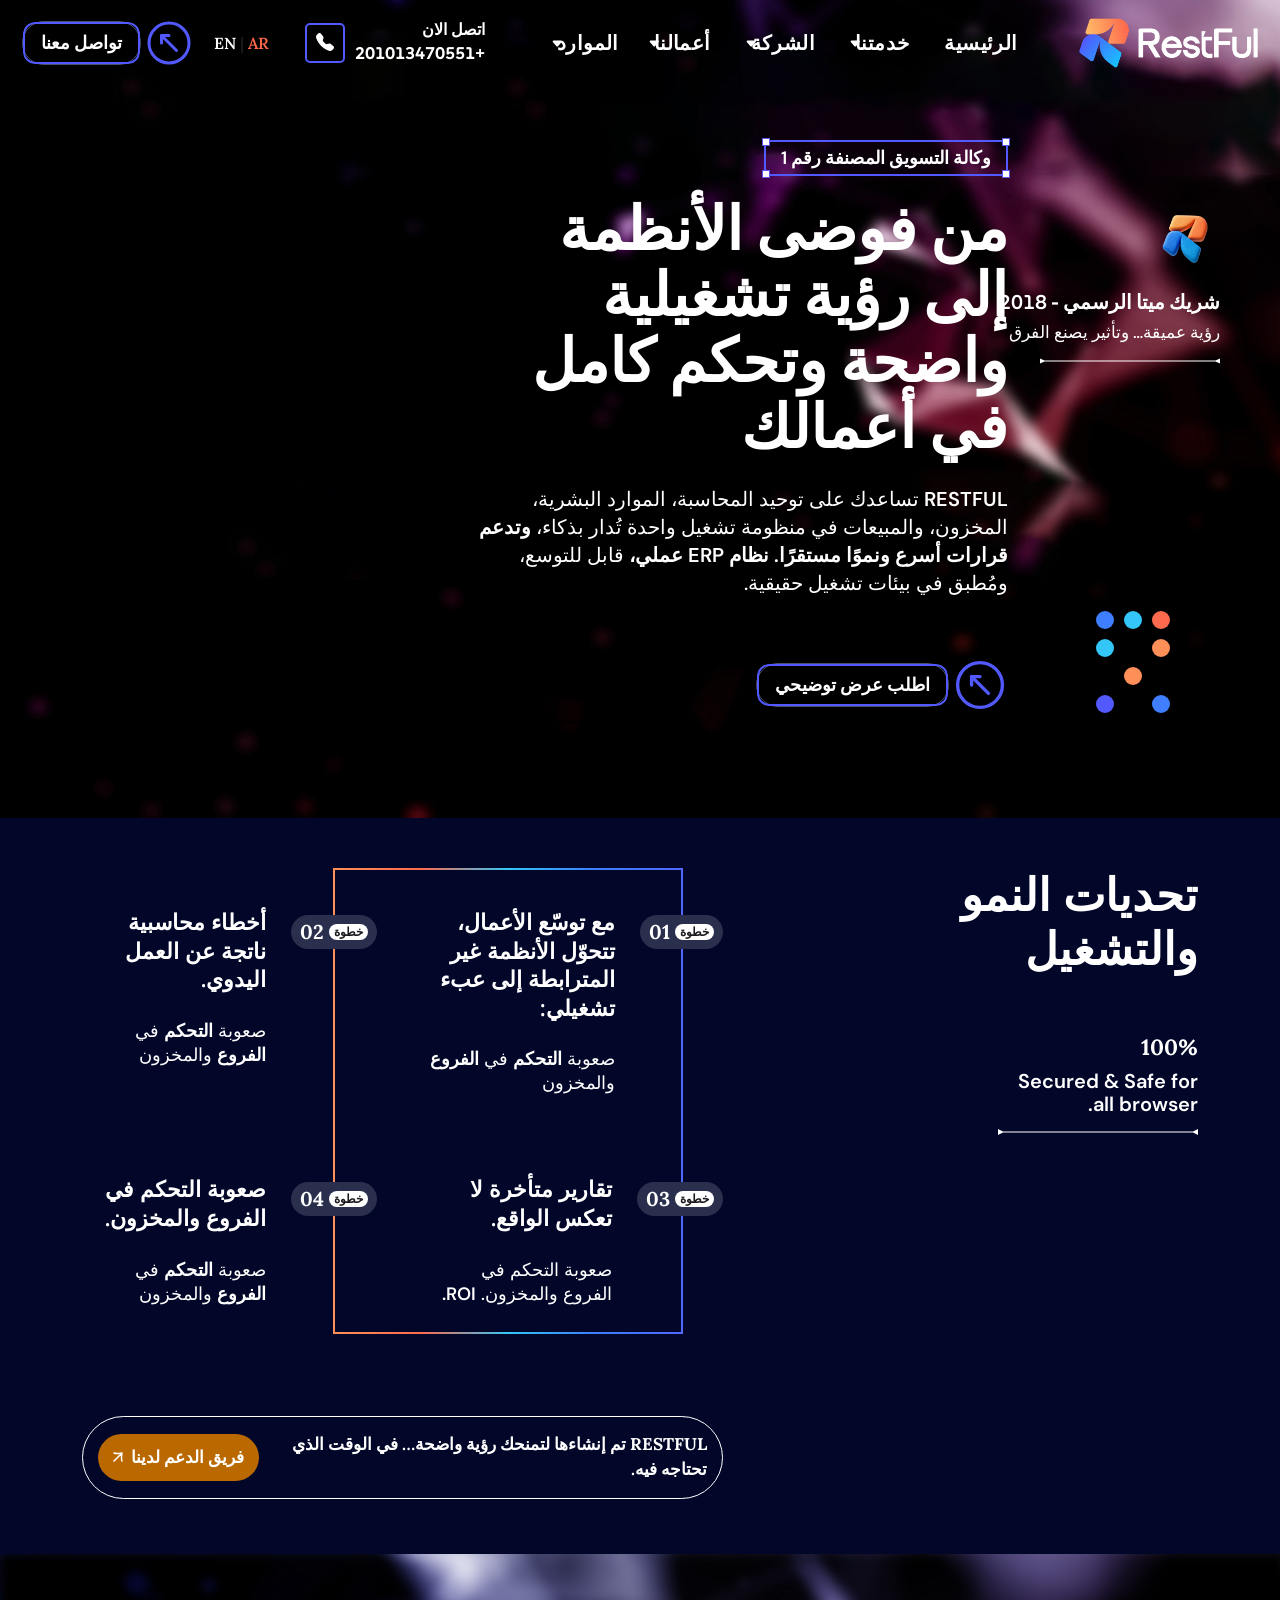
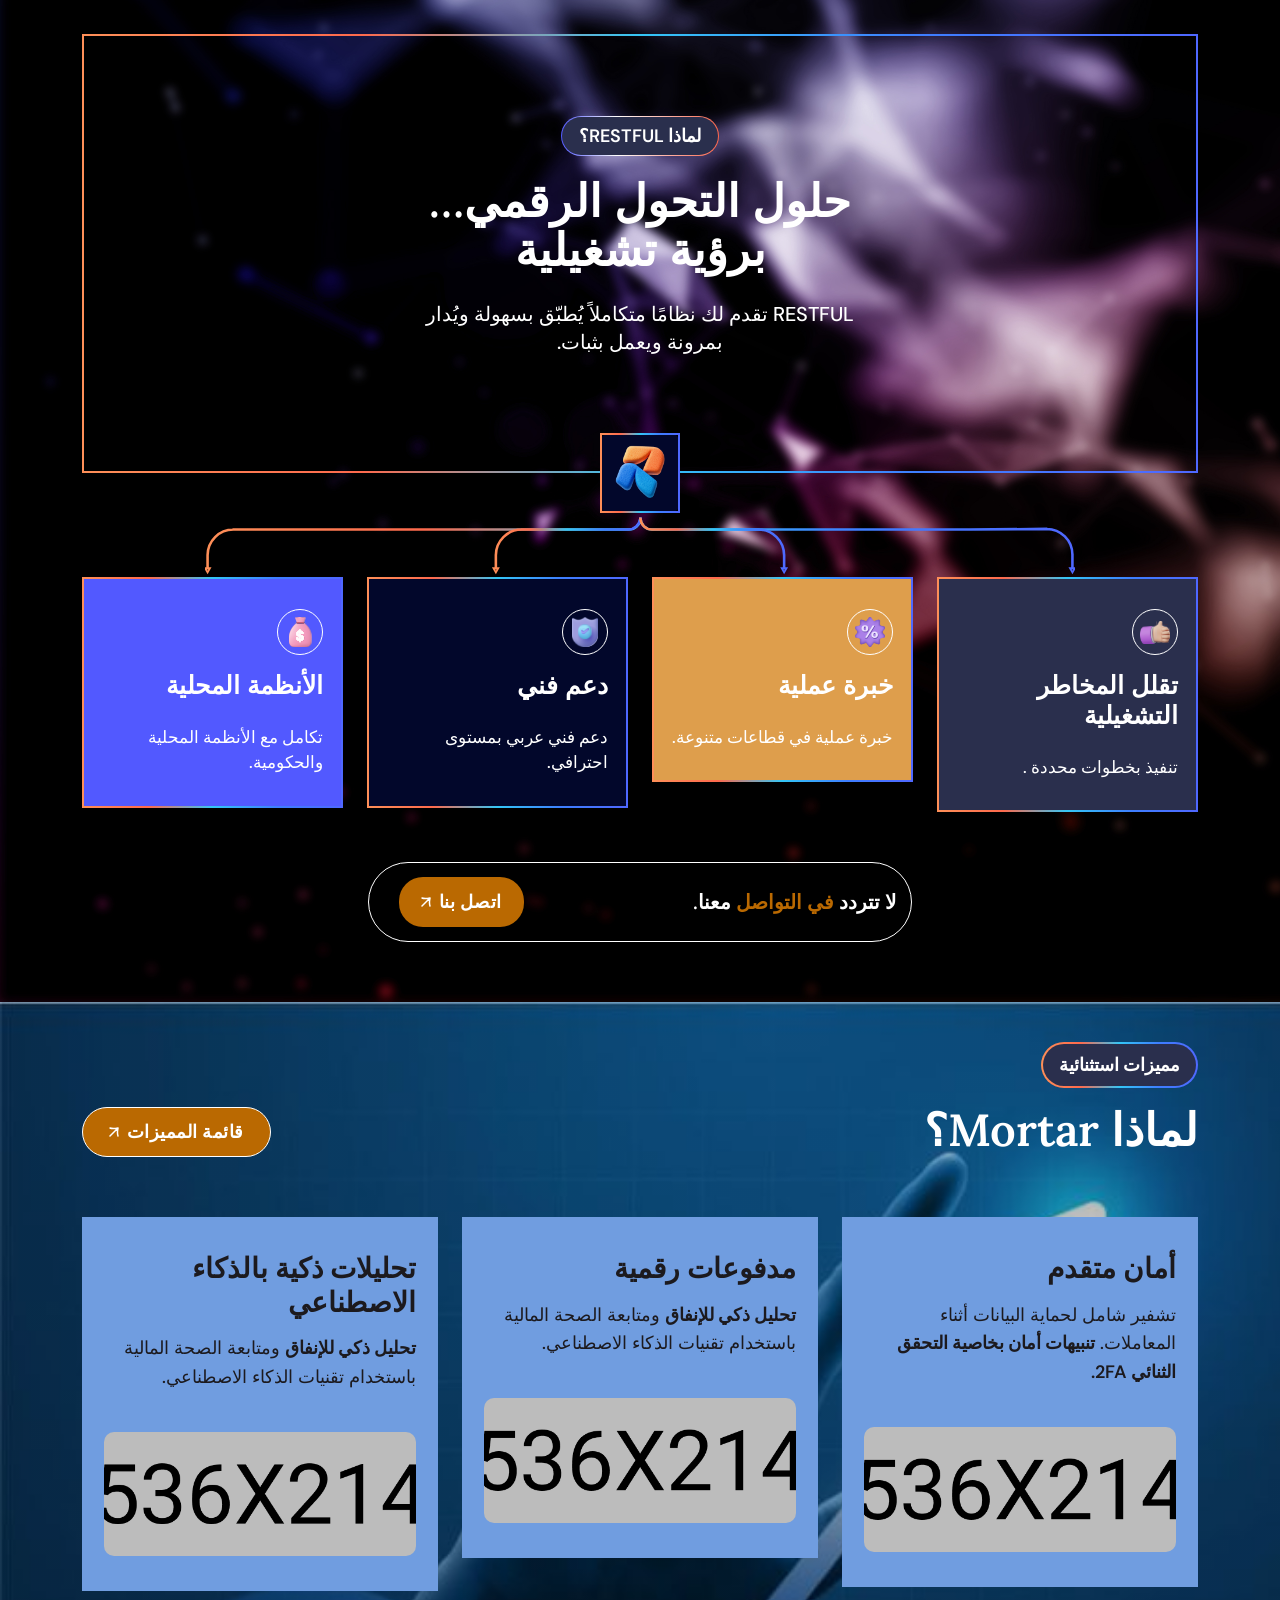
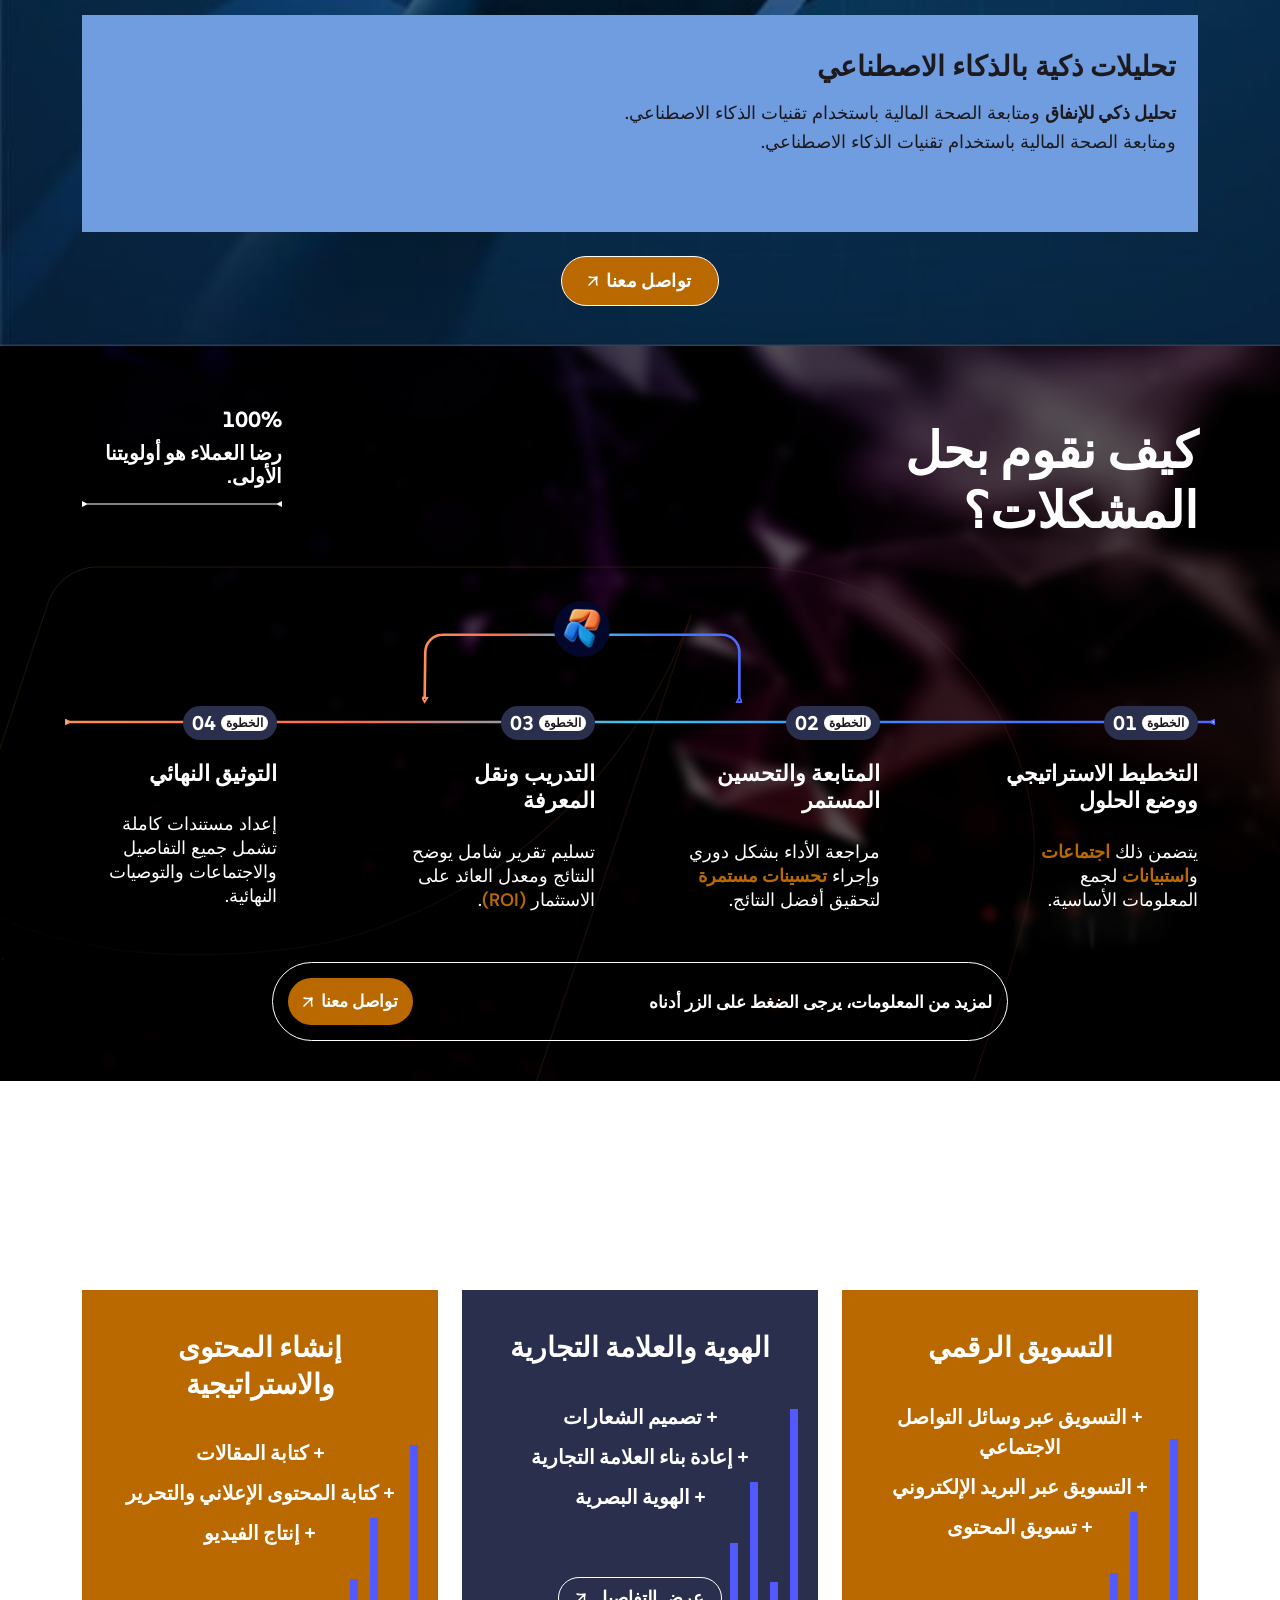
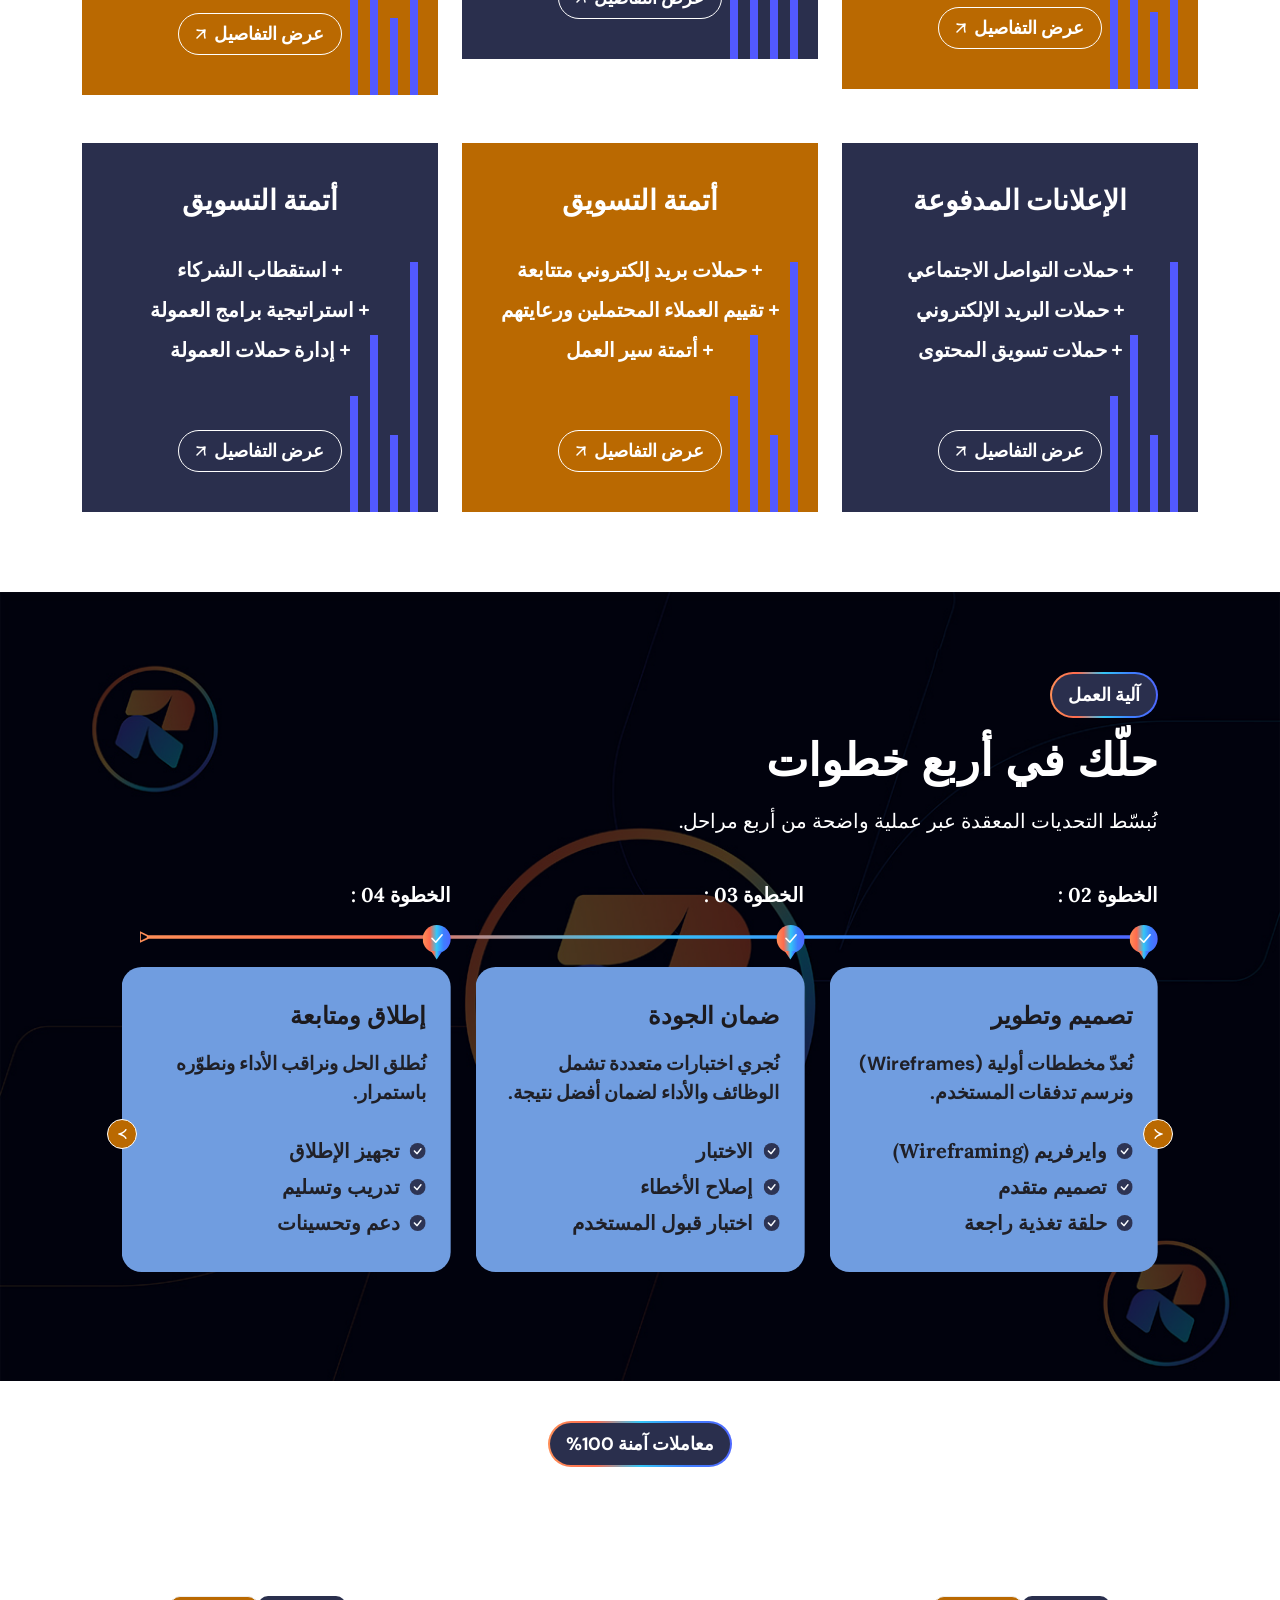
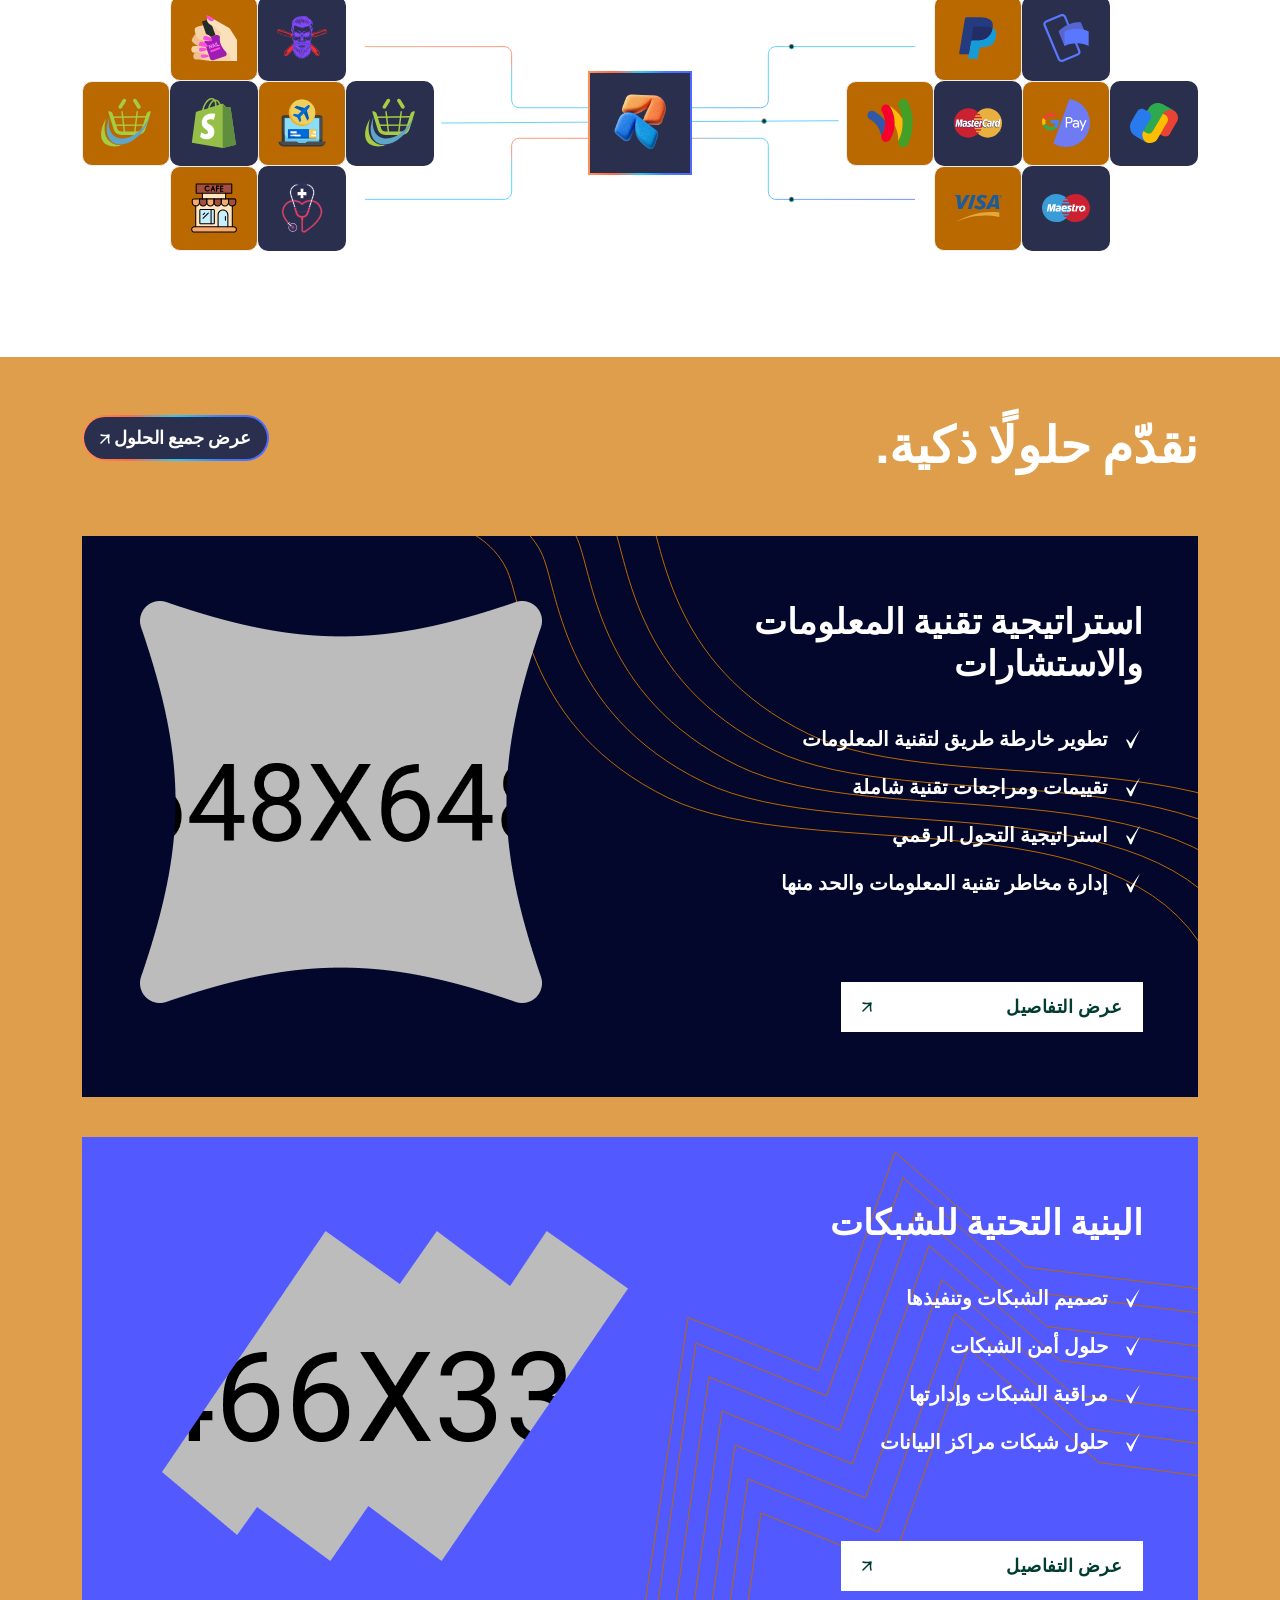
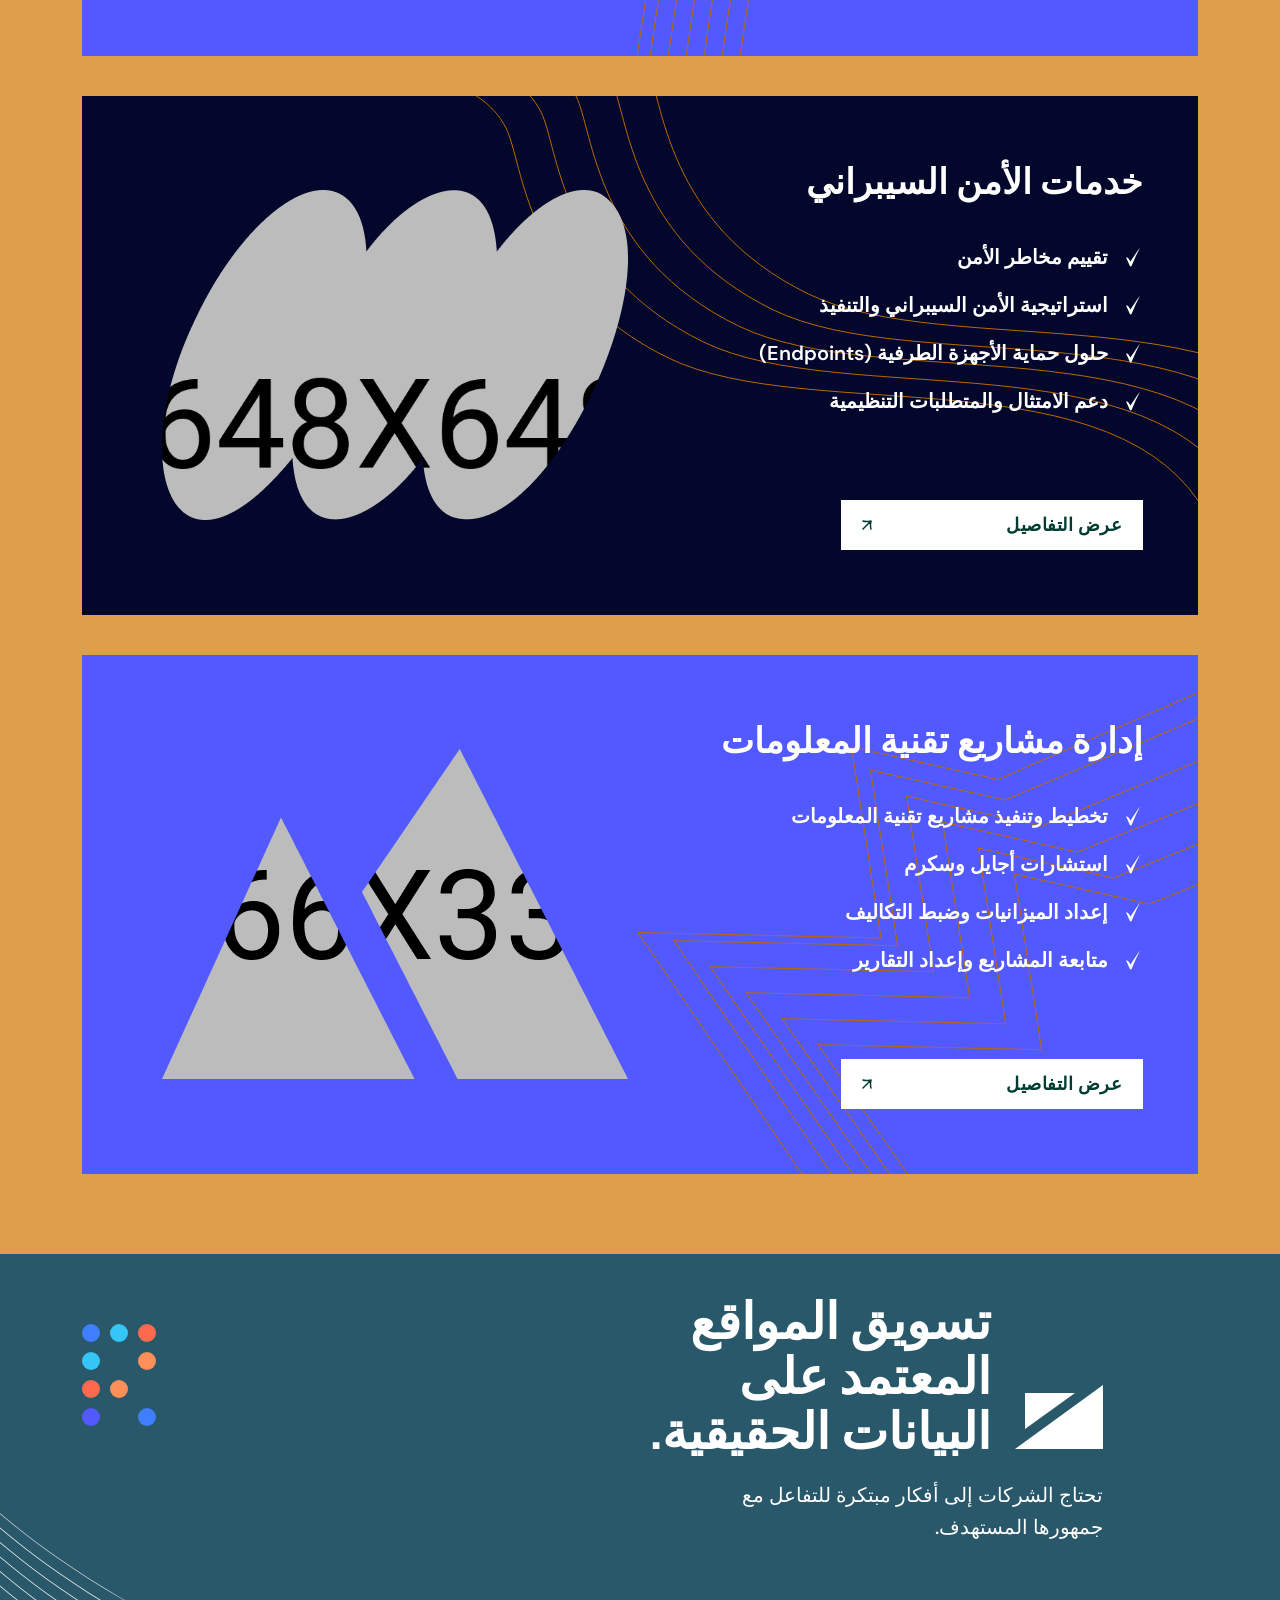
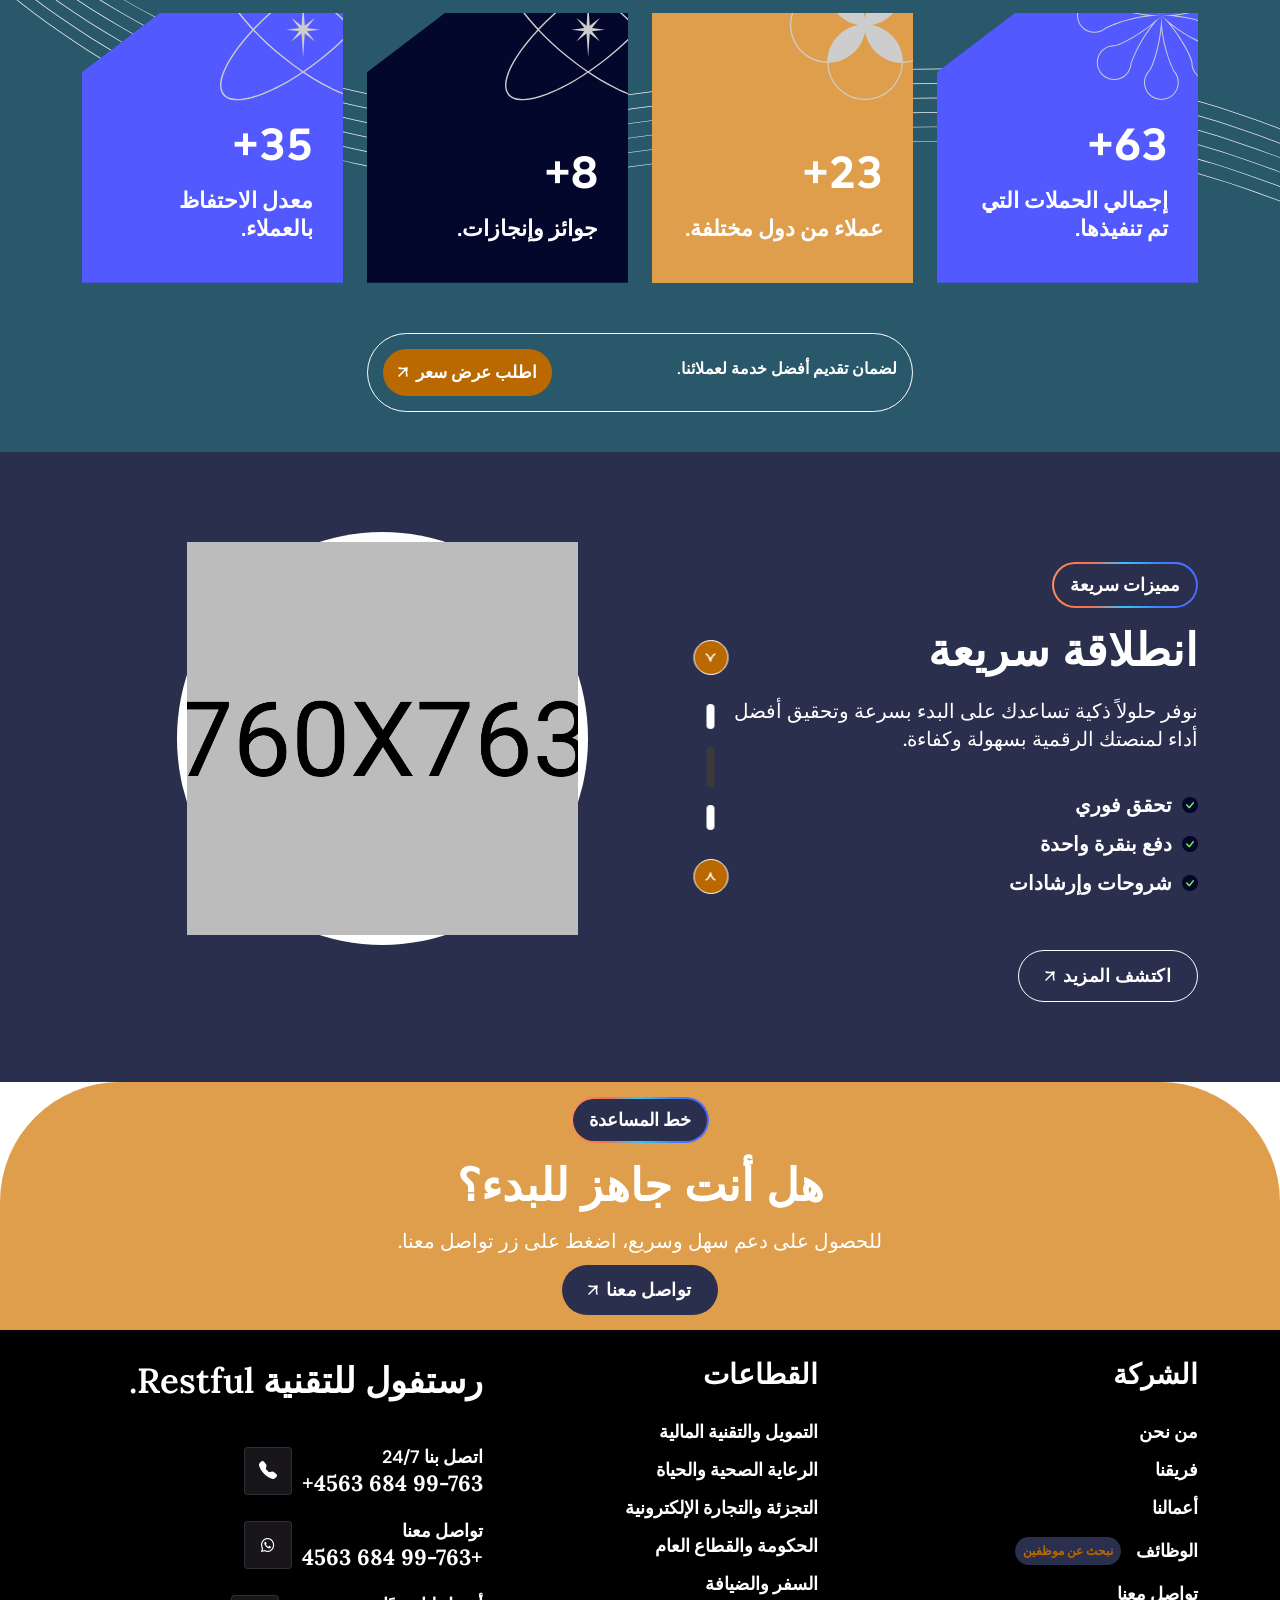
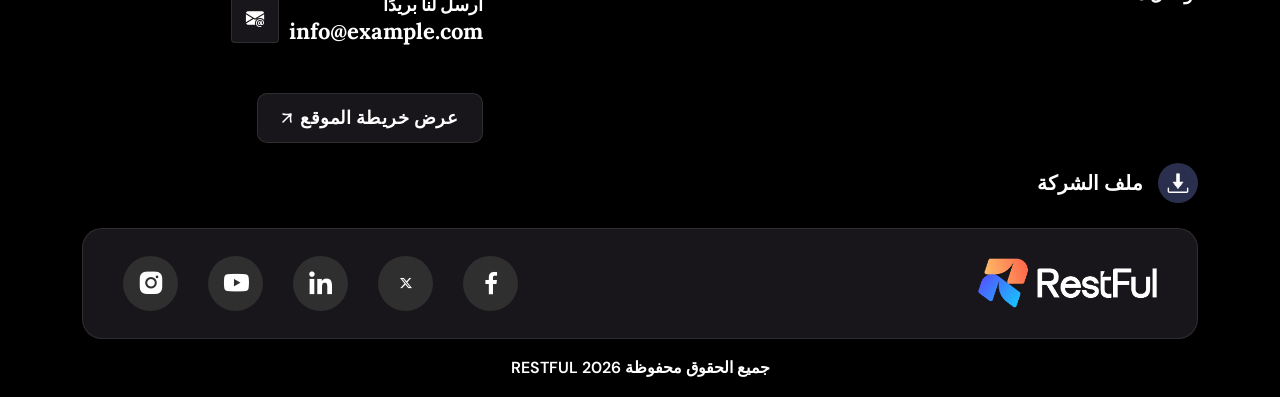
==== commit d4494a4c: "save all last update" ====
--- a/index.html
+++ b/index.html
@@ -293,12 +293,13 @@
                 </div>            
                 <div class="nav-right">
                     <div class="contact-area d-lg-flex d-none">
-                        <div class="icon">
-                            <i class="bi bi-telephone-fill"></i>
-                        </div>
+
                         <div class="content">
                             <span>اتصل الان</span>
                             <h6><a href="tel:+201013470551">+201013470551</a></h6>
+                        </div>
+                        <div class="icon">
+                            <i class="bi bi-telephone-fill"></i>
                         </div>
                     </div>
                     <div class="lang-switch d-flex align-items-center me-3">
@@ -312,17 +313,13 @@
                                 <!-- Gradient Definitions -->
                                 <defs>
                                     <linearGradient id="ringGradient" x1="0%" y1="100%" x2="100%" y2="0%">
-                                        <stop offset="0%" stop-color="#19c1ff" />
-                                        <stop offset="50%" stop-color=" #FE674C" />
                                         <stop offset="100%" stop-color="#5259FF" />
                                     </linearGradient>
 
                                     <linearGradient id="arrowGradient" x1="0%" y1="100%" x2="100%" y2="0%">
-                                        <stop offset="0%" stop-color="#19c1ff" />
-                                        <stop offset="100%" stop-color="#FE674C" />
+                                        <stop offset="100%" stop-color="#5259FF" />
                                     </linearGradient>
                                 </defs>
-
                                 <!-- Transparent Background (default SVG is transparent) -->
                                 <!-- Circle Ring -->
                                 <circle cx="50" cy="50" r="40"
@@ -691,9 +688,9 @@
                             <div class="icon">
                                 <img src="assets/img/home1/icon/feature-icon1.svg" alt="">
                             </div>
-                            <h3>تقلل المخاطر <br>التشغيلية</h3>
+                            <h3>تقلل المخاطر التشغيلية</h3>
                             <p>
-                                تنفيذ واضح بخطوات محددة تقلل المخاطر التشغيلية.
+                                تنفيذ بخطوات محددة .
                             </p>
                         </div>
                     </div>
@@ -702,7 +699,7 @@
                             <div class="icon">
                                 <img src="assets/img/home1/icon/feature-icon2.svg" alt="">
                             </div>
-                            <h3>خبرة <br>عملية</h3>
+                            <h3>خبرة عملية</h3>
                             <p>خبرة عملية في قطاعات متنوعة.</p>
                         </div>
                     </div>
@@ -711,7 +708,7 @@
                             <div class="icon">
                                 <img src="assets/img/home1/icon/feature-icon3.svg" alt="">
                             </div>
-                            <h3>دعم  <br>فني</h3>
+                            <h3>دعم فني</h3>
                             <p>دعم فني عربي بمستوى احترافي.</p>
                         </div>
                     </div>
@@ -720,7 +717,7 @@
                             <div class="icon">
                                 <img src="assets/img/home1/icon/feature-icon4.svg" alt="">
                             </div>
-                            <h3>الأنظمة المحلية و <br>والحكومية</h3>
+                            <h3>الأنظمة المحلية </h3>
                             <p>تكامل مع الأنظمة المحلية والحكومية.</p>
                         </div>
                     </div>
@@ -787,7 +784,7 @@
                     <div class="feature-card2 magnetic-item">
                         <div class="feature-content">
                             <h3>مدفوعات رقمية</h3>
-                            <p>تحويلات فورية بين المستخدمين <span>بدون الحاجة إلى البنوك التقليدية.</span></p>
+                            <p><span>تحليل ذكي للإنفاق</span> ومتابعة الصحة المالية باستخدام تقنيات الذكاء الاصطناعي.</p>
                         </div>
                         <div class="feature-img">
                             <img src="assets/img/home2/feature-img2.jpg" alt="">
@@ -806,33 +803,47 @@
                     </div>
                 </div>
                 <div class="col-lg-12 wow animate fadeInUp" data-wow-delay="800ms" data-wow-duration="1500ms">
-                    <div class="feature-contact-banner">
-                        <div>
-                            <!--class="banner-content"-->
-                            <div class="number">
-                                <h2 class="counter">90</h2>
-                                <span>%+</span>
-                            </div>
-                            <p>من عملائنا سعداء باستخدام Mortar.</p>
-                            <a href="#" class="primary-btn2 transparent">
-                                <span>
-                                    تواصل معنا
-                                    <svg width="10" height="10" viewBox="0 0 10 10" xmlns="http://www.w3.org/2000/svg">
-                                        <path d="M1 9L9 1M9 1C7.22222 1.33333 3.33333 2 1 1M9 1C8.66667 2.66667 8 6.33333 9 9" stroke-width="1.5" stroke-linecap="round" />
-                                    </svg>
-                                </span>
-                                <span>
-                                    تواصل معنا
-                                    <svg width="10" height="10" viewBox="0 0 10 10" xmlns="http://www.w3.org/2000/svg">
-                                        <path d="M1 9L9 1M9 1C7.22222 1.33333 3.33333 2 1 1M9 1C8.66667 2.66667 8 6.33333 9 9" stroke-width="1.5" stroke-linecap="round" />
-                                    </svg>
-                                </span>
-                            </a>
-                        </div>
-                        <div class="banner-img">
-                            <img src="assets/img/home2/feature-contact-banner-img.png" alt="">
-                        </div>
-                    </div>
+                    <div class="feature-card2 magnetic-item">
+                        <div class="feature-content">
+                            <h3>تحليلات ذكية بالذكاء الاصطناعي</h3>
+                            <p><span>تحليل ذكي للإنفاق</span> ومتابعة الصحة المالية باستخدام تقنيات الذكاء الاصطناعي.</p>
+                            <p> ومتابعة الصحة المالية باستخدام تقنيات الذكاء الاصطناعي.</p>
+
+                        </div>
+                       
+                    </div>
+                </div>
+                <!--<div class="col-lg-12 wow animate fadeInUp" data-wow-delay="800ms" data-wow-duration="1500ms">
+        <div class="feature-contact-banner">
+            <div>-->
+                <!--class="banner-content"-->
+                <!--<div class="number">
+                    <h2 class="counter">90</h2>
+                    <span>%+</span>
+                </div>
+                <p>من عملائنا سعداء باستخدام Mortar.</p>
+
+            </div>
+            <div class="banner-img">
+                <img src="assets/img/home2/feature-contact-banner-img.png" alt="">
+            </div>
+        </div>
+    </div>-->
+                <div class="d-grid justify-content-center">
+                    <a href="#" class="primary-btn2 transparent">
+                        <span>
+                            تواصل معنا
+                            <svg width="10" height="10" viewBox="0 0 10 10" xmlns="http://www.w3.org/2000/svg">
+                                <path d="M1 9L9 1M9 1C7.22222 1.33333 3.33333 2 1 1M9 1C8.66667 2.66667 8 6.33333 9 9" stroke-width="1.5" stroke-linecap="round" />
+                            </svg>
+                        </span>
+                        <span>
+                            تواصل معنا
+                            <svg width="10" height="10" viewBox="0 0 10 10" xmlns="http://www.w3.org/2000/svg">
+                                <path d="M1 9L9 1M9 1C7.22222 1.33333 3.33333 2 1 1M9 1C8.66667 2.66667 8 6.33333 9 9" stroke-width="1.5" stroke-linecap="round" />
+                            </svg>
+                        </span>
+                    </a>
                 </div>
             </div>
         </div>
@@ -1877,7 +1888,7 @@
                                 <h2 class="counter" id="counter">235</h2>
                                 <span>+</span>
                             </div>
-                            <p>إجمالي الحملات <br>التي تم تنفيذها.</p>
+                            <p>إجمالي الحملات التي تم تنفيذها.</p>
                         </div>
                     </div>
                 </div>
@@ -1889,7 +1900,7 @@
                                 <h2 class="counter" id="counter">23</h2>
                                 <span>+</span>
                             </div>
-                            <p>عملاء من <br>دول مختلفة.</p>
+                            <p>عملاء من دول مختلفة.</p>
                         </div>
                     </div>
                 </div>
@@ -1901,19 +1912,19 @@
                                 <h2 class="counter" id="counter">8</h2>
                                 <span>+</span>
                             </div>
-                            <p>جوائز <br>وإنجازات.</p>
-                        </div>
-                    </div>
-                </div>
-                <div class="col-lg-3 col-sm-6 wow animate fadeInDown" data-wow-delay="800ms" data-wow-duration="1500ms">
-                    <div class="single-counter">
-                        <img src="assets/img/home4/icon/home4-counter-vector4.svg" alt="" class="vector">
+                            <p>جوائز وإنجازات.</p>
+                        </div>
+                    </div>
+                </div>
+                <div class="col-lg-3 col-sm-6 wow animate fadeInDown" data-wow-delay="600ms" data-wow-duration="1500ms">
+                    <div class="single-counter bg-clip">
+                        <img src="assets/img/home4/icon/home4-counter-vector3.svg" alt="" class="vector">
                         <div class="conter-content">
                             <div class="number">
                                 <h2 class="counter" id="counter">35</h2>
                                 <span>+</span>
                             </div>
-                            <p>معدل <br>الاحتفاظ بالعملاء.</p>
+                            <p>معدل الاحتفاظ بالعملاء.</p>
                         </div>
                     </div>
                 </div>
@@ -2188,28 +2199,69 @@
         <div class="container">
             <div class="footer-menu-wrap">
                 <div class="row gy-5">
-                    <div class="col-lg-7">
+                    <div class="col-xl-4 col-lg-4 col-sm-6">
+                        <div class="footer-widget">
+                            <div class="widget-title">
+                                <h3>الشركة</h3>
+                            </div>
+                            <ul class="widget-list">
+                                <li><a href="about.html">من نحن</a></li>
+                                <li><a href="team.html">فريقنا</a></li>
+                                <li><a href="portfolio.html">أعمالنا</a></li>
+                                <li><a href="career.html">الوظائف <span>نبحث عن موظفين</span></a></li>
+                                <li><a href="contact.html">تواصل معنا</a></li>
+                            </ul>
+                        </div>
+                    </div>
+                    <div class="col-xl-3 col-lg-3 col-sm-6 d-flex justify-content-lg-start">
+                        <div class="footer-widget">
+                            <div class="widget-title">
+                                <h3>القطاعات</h3>
+                            </div>
+                            <ul class="widget-list">
+                                <li><a href="industry-details.html">التمويل والتقنية المالية</a></li>
+                                <li><a href="industry-details.html">الرعاية الصحية والحياة</a></li>
+                                <li><a href="industry-details.html">التجزئة والتجارة الإلكترونية</a></li>
+                                <li><a href="industry-details.html">الحكومة والقطاع العام</a></li>
+                                <li><a href="industry-details.html">السفر والضيافة</a></li>
+                            </ul>
+                        </div>
+                    </div>
+                    <div class="col-lg-5">
                         <div class="footer-contact-wrap">
                             <div class="title-area">
-                                <h2>نحن وكالة تقنية عالمية للعلامات التجارية الرقمية.</h2>
+                                <h2> رستفول للتقنية Restful.</h2>
                             </div>
                             <ul class="contact-list">
                                 <li class="single-contact">
+                                    <div class="content">
+                                        <span>اتصل بنا 24/7</span>
+                                        <a href="tel:+997636844563">99-763 684 4563+</a>
+                                    </div>
                                     <div class="icon">
                                         <i class="bi bi-telephone-fill"></i>
                                     </div>
+                                </li>
+                                <li class="single-contact">
+
                                     <div class="content">
-                                        <span>اتصل بنا 24/7</span>
-                                        <a href="tel:+997636844563">+99-763 684 4563</a>
+                                        <span>تواصل معنا</span>
+                                        <a href="https://wa.me/997636844563" target="_blank">
+                                            +99-763 684 4563
+                                        </a>
                                     </div>
+                                    <div class="icon">
+                                        <i class='bx bxl-whatsapp'></i>
+                                    </div>
                                 </li>
                                 <li class="single-contact">
-                                    <div class="icon">
-                                        <i class="bi bi-envelope-at-fill"></i>
-                                    </div>
+
                                     <div class="content">
                                         <span>أرسل لنا بريدًا</span>
                                         <a href="mailto:info@example.com">info@example.com</a>
+                                    </div>
+                                    <div class="icon">
+                                        <i class="bi bi-envelope-at-fill"></i>
                                     </div>
                                 </li>
                             </ul>
@@ -2227,34 +2279,6 @@
                                     </svg>
                                 </span>
                             </a>
-                        </div>
-                    </div>
-                    <div class="col-xl-3 col-lg-2 col-sm-6">
-                        <div class="footer-widget">
-                            <div class="widget-title">
-                                <h3>الشركة</h3>
-                            </div>
-                            <ul class="widget-list">
-                                <li><a href="about.html">من نحن</a></li>
-                                <li><a href="team.html">فريقنا</a></li>
-                                <li><a href="portfolio.html">أعمالنا</a></li>
-                                <li><a href="career.html">الوظائف <span>نبحث عن موظفين</span></a></li>
-                                <li><a href="contact.html">تواصل معنا</a></li>
-                            </ul>
-                        </div>
-                    </div>
-                    <div class="col-xl-2 col-lg-3 col-sm-6 d-flex justify-content-lg-end">
-                        <div class="footer-widget">
-                            <div class="widget-title">
-                                <h3>القطاعات</h3>
-                            </div>
-                            <ul class="widget-list">
-                                <li><a href="industry-details.html">التمويل والتقنية المالية</a></li>
-                                <li><a href="industry-details.html">الرعاية الصحية والحياة</a></li>
-                                <li><a href="industry-details.html">التجزئة والتجارة الإلكترونية</a></li>
-                                <li><a href="industry-details.html">الحكومة والقطاع العام</a></li>
-                                <li><a href="industry-details.html">السفر والضيافة</a></li>
-                            </ul>
                         </div>
                     </div>
                 </div>
--- a/assets/css/style.css
+++ b/assets/css/style.css
@@ -146,7 +146,8 @@
     --border-gray: #494f69;
     /*--orange: #FE674C;*/
     --orange: #ba6901;
-    --dark-blue:#02072B;
+    --orange-dark: #de9e4c;
+    --dark-blue: #02072B;
 }
 
 body.dark {
@@ -176,7 +177,7 @@
   padding: 0;
   font-family: var(--font-lora);
   color: var(--title-color);
-  font-size: 16px;
+  font-size: 18px;
   font-weight: 400;
   line-height: 30px;
 }
@@ -345,7 +346,7 @@
 
 p {
   font-family: var(--font-dmsans);
-  font-size: 16px;
+  font-size: 18px;
   font-weight: 400;
   line-height: 30px;
 }
@@ -831,7 +832,7 @@
   background-color: rgba(var(--primary-color1-opc), 0.5);
   -webkit-backdrop-filter: blur(3px);
           backdrop-filter: blur(3px);
-  font-size: 15px;
+  font-size: 17px;
   font-weight: 600;
   color: var(--white-color);
   font-family: var(--font-dmsans);
@@ -857,7 +858,7 @@
   display: block;
   width: 100%;
   padding: 0 5px;
-  font-size: 15px;
+  font-size: 17px;
   font-weight: 600;
   color: var(--title-color);
   line-height: 1.2;
@@ -870,7 +871,7 @@
   position: absolute;
   top: 50%;
   margin-top: -5px;
-  font-size: 16px;
+  font-size: 18px;
   color: var(--primary-color1);
   height: 10px;
   line-height: 10px;
@@ -915,7 +916,7 @@
 #ball .ball-close {
   position: absolute;
   padding: 0 5px;
-  font-size: 14px;
+  font-size: 16px;
   font-weight: 600;
   color: var(--primary-color1);
   line-height: 1;
@@ -975,7 +976,7 @@
   background-color: var(--orange);
   font-family: var(--font-dmsans);
   font-weight: 700;
-  font-size: 16px;
+  font-size: 18px;
   color: var(--white-color);
   letter-spacing: 0.48px;
   line-height: 1;
@@ -990,7 +991,7 @@
 }
 @media (max-width: 576px) {
   .primary-btn1 {
-    font-size: 15px;
+    font-size: 17px;
   }
 }
 .primary-btn1 > span {
@@ -1116,7 +1117,7 @@
 .primary-btn2 {
     font-family: var(--font-dmsans);
     font-weight: 700;
-    font-size: 16px;
+    font-size: 18px;
     color: var(--white-color);
     letter-spacing: 0.48px;
     line-height: 1;
@@ -1134,7 +1135,7 @@
 }
 @media (max-width: 576px) {
   .primary-btn2 {
-    font-size: 15px;
+    font-size: 17px;
   }
 }
 .primary-btn2 > span {
@@ -1263,7 +1264,7 @@
 .primary-btn3 {
   color: var(--dark-white-color);
   font-family: var(--font-dmsans);
-  font-size: 16px;
+  font-size: 18px;
   font-weight: 700;
   background-color: var(--black-color);
   padding: 16px 27px;
@@ -1371,7 +1372,7 @@
     .primary-btn4 .content {
         color: var(--white-color);
         font-family: var(--font-dmsans);
-        font-size: 16px;
+        font-size: 18px;
         font-weight: 700;
         line-height: 1;
         background-color: var(--btn-plure);
@@ -1387,7 +1388,7 @@
     .primary-btn4 .contact-btn {
         color: var(--white-color);
         font-family: var(--font-dmsans);
-        font-size: 16px;
+        font-size: 18px;
         font-weight: 700;
         line-height: 1;
         background: transparent;
@@ -1401,28 +1402,28 @@
         border: 1px solid var(--border-gray);
     }
 
-    .contact-btn::before {
-        content: "";
-        position: absolute;
-        inset: 0;
-        border-radius: 12px;
-        padding: 2px;
-        background: linear-gradient( 90deg, #19c1ff, #fe674c, #5259ff );
-        -webkit-mask: linear-gradient(#000 0 0) content-box, linear-gradient(#000 0 0);
-        -webkit-mask-composite: xor;
-        mask-composite: exclude;
-        z-index: -1;
-    }
+.contact-btn::before {
+    content: "";
+    position: absolute;
+    inset: 0;
+    border-radius: 12px;
+    padding: 2px;
+    background-color: #5259FF;
+    -webkit-mask: linear-gradient(#000 0 0) content-box, linear-gradient(#000 0 0);
+    -webkit-mask-composite: xor;
+    mask-composite: exclude;
+    z-index: -1;
+}
 
-    .contact-btn::after {
-        content: "";
-        position: absolute;
-        border-radius: 14px;
-        background: linear-gradient(90deg, #19c1ff, #fe674c, #5259ff);
-        filter: blur(12px);
-        opacity: 0.5;
-        z-index: -2;
-    }
+.contact-btn::after {
+    content: "";
+    position: absolute;
+    border-radius: 14px;
+    background: linear-gradient(270deg, #19c1ff 50%, #fe674c 50%);
+    filter: blur(12px);
+    opacity: 0.5;
+    z-index: -2;
+}
 .primary-btn4:hover .contact-btn {
     transform: translate3d(40px, 0px, 0px) scale3d(1, 1, 1) rotateX(0deg) rotateY(0deg) rotateZ(0deg) skew(0deg, 0deg);
     transform-style: preserve-3d;
@@ -1495,7 +1496,7 @@
   color: var(--secondary-color);
   font-family: var(--font-dmsans);
   font-weight: 700;
-  font-size: 16px;
+  font-size: 18px;
   letter-spacing: 0.48px;
   text-transform: capitalize;
   line-height: 1;
@@ -1639,7 +1640,7 @@
   line-height: 48px;
   color: var(--text-color);
   font-family: var(--font-dmsans);
-  font-size: 16px;
+  font-size: 18px;
   font-weight: 500;
   background: var(---dark-white-color);
   border-color: var(--borders-color);
@@ -1684,7 +1685,7 @@
 .nice-select .list .option {
   color: var(--text-color);
   font-family: var(--font-dmsans);
-  font-size: 14px;
+  font-size: 16px;
   font-weight: 500;
   border-bottom: 1px solid var(--borders-color);
 }
@@ -1695,7 +1696,7 @@
 .section-title > span {
     color: var(--white-color);
     font-family: var(--font-dmsans);
-    font-size: 16px;
+    font-size: 18px;
     font-weight: 600;
     line-height: 1;
     padding: 12px 16px;
@@ -1727,7 +1728,7 @@
 .section-title p {
     color: var(--white-color);
     font-family: var(--font-dmsans);
-    font-size: 18px;
+    font-size: 20px;
     font-weight: 500;
     line-height: 28px;
     margin-bottom: 0;
@@ -1740,7 +1741,7 @@
 }
 @media (max-width: 576px) {
   .section-title p {
-    font-size: 16px;
+    font-size: 18px;
     padding-top: 15px;
   }
 }
@@ -1806,7 +1807,7 @@
 }
 @media (max-width: 576px) {
   .section-title.three p {
-    font-size: 15px;
+    font-size: 17px;
     padding-top: 10px;
   }
 }
@@ -1875,7 +1876,7 @@
 .section-title2 p {
   color: var(--white-color);
   font-family: var(--font-dmsans);
-  font-size: 18px;
+  font-size: 20px;
   font-weight: 500;
   line-height: 1.6;
   margin-bottom: 0;
@@ -1929,7 +1930,7 @@
 .section-title3 p {
   color: var(--text-color);
   font-family: var(--font-dmsans);
-  font-size: 18px;
+  font-size: 20px;
   font-weight: 500;
   line-height: 1.6;
   margin-bottom: 0;
@@ -2029,7 +2030,7 @@
 .form-inner label {
   color: var(--title-color);
   font-family: var(--font-lora);
-  font-size: 16px;
+  font-size: 18px;
   font-weight: 600;
   display: inline-block;
   line-height: 1;
@@ -2040,7 +2041,7 @@
   background: var(--white-color);
   color: var(--title-color);
   font-family: var(--font-dmsans);
-  font-size: 16px;
+  font-size: 18px;
   font-weight: 500;
   padding: 10px 20px;
   height: 56px;
@@ -2064,7 +2065,7 @@
   border: 1px solid var(--borders-color);
   outline: none;
   font-family: var(--font-dmsans);
-  font-size: 16px;
+  font-size: 18px;
   font-weight: 500;
   padding: 20px 25px;
   min-height: 170px;
@@ -2112,13 +2113,13 @@
   cursor: pointer;
   color: var(--text-color);
   font-family: var(--font-dmsans);
-  font-size: 16px;
+  font-size: 18px;
   font-weight: 500;
   line-height: 1.2;
 }
 @media (max-width: 576px) {
   .form-inner2 .form-check .form-check-label {
-    font-size: 15px;
+    font-size: 17px;
   }
 }
 .form-inner2 .form-check .form-check-label span {
@@ -2249,7 +2250,7 @@
 header.style-1 .contact-area .content span {
   color: var(--text-color);
   font-family: var(--font-dmsans);
-  font-size: 14px;
+  font-size: 16px;
   font-weight: 600;
   line-height: 1;
   display: block;
@@ -2266,14 +2267,14 @@
 header.style-1 .contact-area .content h6 a {
   color: var(--title-color);
   font-family: var(--font-lora);
-  font-size: 18px;
+  font-size: 20px;
   font-weight: 700;
   line-height: 1;
   transition: 0.5s;
 }
 @media (min-width: 992px) and (max-width: 1199px) {
   header.style-1 .contact-area .content h6 a {
-    font-size: 16px;
+    font-size: 18px;
   }
 }
 header.style-1 .contact-area .content h6 a:hover {
@@ -2417,13 +2418,13 @@
   position: relative;
   font-family: var(--font-dmsans);
   font-weight: 600;
-  font-size: 16px;
+  font-size: 18px;
   transition: all 0.5s ease-out 0s;
   position: relative;
 }
 @media (min-width: 992px) and (max-width: 1199px) {
   header.style-1 .main-menu > ul > li > a {
-    font-size: 14px;
+    font-size: 16px;
   }
 }
 header.style-1 .main-menu > ul > li > a::after {
@@ -2499,13 +2500,13 @@
   right: 20px;
   display: block;
   color: var(--title-color);
-  font-size: 14px;
+  font-size: 16px;
 }
 header.style-1 .main-menu > ul > li ul.sub-menu > li .dropdown-icon {
   color: var(--title-color);
   opacity: 1;
   top: 16px;
-  font-size: 10px;
+  font-size: 12px;
 }
 @media (max-width: 991px) {
   header.style-1 .main-menu > ul > li ul.sub-menu > li .dropdown-icon {
@@ -2520,7 +2521,7 @@
   color: var(--title-color);
   font-weight: 500;
   font-family: var(--font-lora);
-  font-size: 15px;
+  font-size: 17px;
   line-height: 1.2;
   transition: all 0.4s ease-out 0s;
   position: relative;
@@ -2689,7 +2690,7 @@
 header.style-1 .main-menu > ul > li .mega-menu .single-menu-item .home-img .home-version ul li a {
   color: var(--white-color);
   font-family: var(--font-lora);
-  font-size: 18px;
+  font-size: 20px;
   font-weight: 700;
   line-height: 1;
   display: flex;
@@ -2849,7 +2850,7 @@
 header.style-1 .main-menu > ul > li .mega-menu2 .menu-row .menu-single-item .menu-title h6 {
   color: var(--text-color);
   font-family: var(--font-lora);
-  font-size: 18px;
+  font-size: 20px;
   font-weight: 600;
   line-height: 1.3;
   margin-bottom: 0;
@@ -2912,7 +2913,7 @@
 header.style-1 .main-menu > ul > li .mega-menu2 .menu-row .menu-single-item ul li .all-btn {
   color: var(--primary-color1);
   font-family: var(--font-dmsans);
-  font-size: 16px;
+  font-size: 18px;
   font-weight: 700;
   line-height: 1;
   display: inline-flex;
@@ -3047,7 +3048,7 @@
   gap: 5px;
   color: var(--text-color);
   font-family: var(--font-dmsans);
-  font-size: 14px;
+  font-size: 16px;
   font-weight: 600;
   line-height: 1;
   transition: 0.5s;
@@ -3104,7 +3105,7 @@
 header.style-1 .main-menu > ul > li .mega-menu2 .menu-blog-card .blog-content .read-more-btn {
   color: var(--title-color);
   font-family: var(--font-dmsans);
-  font-size: 16px;
+  font-size: 18px;
   font-weight: 600;
   line-height: 1;
   display: flex;
@@ -3203,7 +3204,7 @@
 header.style-1 .main-menu > ul > li .mega-menu2.two .conference-btn {
   color: var(--primary-color1);
   font-family: var(--font-dmsans);
-  font-size: 16px;
+  font-size: 18px;
   font-weight: 700;
   line-height: 1;
   display: flex;
@@ -3229,7 +3230,7 @@
     margin-top: 20px;
     border: 1px solid var(--borders-color);
     padding: 14px 10px;
-    font-size: 13px;
+    font-size: 15px;
     justify-content: start;
     gap: 5px;
   }
@@ -3257,7 +3258,7 @@
   right: -15px;
   top: 50%;
   transform: translateY(-50%);
-  font-size: 10px;
+  font-size: 12px;
   color: #BCB1FA;
   transition: all 0.5s ease-out 0s;
 }
@@ -3318,7 +3319,7 @@
 }
 @media (min-width: 992px) and (max-width: 1199px) {
   header.style-1 .primary-btn1 {
-    font-size: 15px;
+    font-size: 17px;
     padding: 16px 19px;
   }
 }
@@ -3459,7 +3460,7 @@
   }
   header.style-1 .main-menu > ul > li .mega-menu2 .menu-row .menu-single-item .menu-title h6 {
     border-bottom: 1px solid var(--black-color);
-    font-size: 16px;
+    font-size: 18px;
     padding-bottom: 3px;
   }
   header.style-1 .main-menu > ul > li .mega-menu2 .menu-row .menu-single-item ul {
@@ -3470,14 +3471,14 @@
     line-height: 1;
   }
   header.style-1 .main-menu > ul > li .mega-menu2 .menu-row .menu-single-item ul li a {
-    font-size: 15px;
+    font-size: 17px;
     gap: 8px;
   }
   header.style-1 .main-menu > ul > li .mega-menu2 .menu-row .menu-single-item ul li a svg {
     width: 16px;
   }
   header.style-1 .main-menu > ul > li .mega-menu2 .menu-row .menu-single-item ul li .all-btn {
-    font-size: 15px;
+    font-size: 17px;
     padding-top: 5px;
   }
   header.style-1 .main-menu > ul > li .bi {
@@ -3597,7 +3598,7 @@
 header.style-2 .contact-area .content span {
   color: var(--text-color);
   font-family: var(--font-dmsans);
-  font-size: 14px;
+  font-size: 16px;
   font-weight: 600;
   line-height: 1;
   display: block;
@@ -3614,14 +3615,14 @@
 header.style-2 .contact-area .content h6 a {
   color: var(--title-color);
   font-family: var(--font-lora);
-  font-size: 18px;
+  font-size: 20px;
   font-weight: 700;
   line-height: 1;
   transition: 0.5s;
 }
 @media (min-width: 992px) and (max-width: 1199px) {
   header.style-2 .contact-area .content h6 a {
-    font-size: 16px;
+    font-size: 18px;
   }
 }
 header.style-2 .contact-area .content h6 a:hover {
@@ -3698,7 +3699,7 @@
 header.style-2 .login-btn {
   color: var(--white-color);
   font-family: var(--font-dmsans);
-  font-size: 16px;
+  font-size: 18px;
   font-weight: 700;
   line-height: 1;
   display: flex;
@@ -3804,13 +3805,13 @@
   position: relative;
   font-family: var(--font-dmsans);
   font-weight: 600;
-  font-size: 16px;
+  font-size: 18px;
   transition: all 0.5s ease-out 0s;
   position: relative;
 }
 @media (min-width: 992px) and (max-width: 1199px) {
   header.style-2 .main-menu > ul > li > a {
-    font-size: 14px;
+    font-size: 16px;
   }
 }
 header.style-2 .main-menu > ul > li i {
@@ -3869,13 +3870,13 @@
   right: 20px;
   display: block;
   color: var(--title-color);
-  font-size: 14px;
+  font-size: 16px;
 }
 header.style-2 .main-menu > ul > li ul.sub-menu > li .dropdown-icon {
   color: var(--title-color);
   opacity: 1;
   top: 16px;
-  font-size: 10px;
+  font-size: 12px;
 }
 @media (max-width: 991px) {
   header.style-2 .main-menu > ul > li ul.sub-menu > li .dropdown-icon {
@@ -3891,7 +3892,7 @@
   color: var(--title-color);
   font-weight: 500;
   font-family: var(--font-lora);
-  font-size: 15px;
+  font-size: 17px;
   line-height: 1.2;
   transition: all 0.4s ease-out 0s;
   position: relative;
@@ -4051,7 +4052,7 @@
 header.style-2 .main-menu > ul > li .mega-menu .single-menu-item .home-img .home-version ul li a {
   color: var(--white-color);
   font-family: var(--font-lora);
-  font-size: 18px;
+  font-size: 20px;
   font-weight: 700;
   line-height: 1;
   display: flex;
@@ -4211,7 +4212,7 @@
 header.style-2 .main-menu > ul > li .mega-menu2 .menu-row .menu-single-item .menu-title h6 {
   color: var(--dark-text-color);
   font-family: var(--font-lora);
-  font-size: 18px;
+  font-size: 20px;
   font-weight: 600;
   line-height: 1.3;
   margin-bottom: 0;
@@ -4274,7 +4275,7 @@
 header.style-2 .main-menu > ul > li .mega-menu2 .menu-row .menu-single-item ul li .all-btn {
   color: var(--primary-color2);
   font-family: var(--font-dmsans);
-  font-size: 16px;
+  font-size: 18px;
   font-weight: 700;
   line-height: 1;
   display: inline-flex;
@@ -4413,7 +4414,7 @@
   gap: 5px;
   color: var(--dark-text-color);
   font-family: var(--font-dmsans);
-  font-size: 14px;
+  font-size: 16px;
   font-weight: 600;
   line-height: 1;
   transition: 0.5s;
@@ -4470,7 +4471,7 @@
 header.style-2 .main-menu > ul > li .mega-menu2 .menu-blog-card .blog-content .read-more-btn {
   color: var(--white-color);
   font-family: var(--font-dmsans);
-  font-size: 16px;
+  font-size: 18px;
   font-weight: 600;
   line-height: 1;
   display: flex;
@@ -4582,7 +4583,7 @@
 header.style-2 .main-menu > ul > li .mega-menu2.two .conference-btn {
   color: var(--dark-black-color);
   font-family: var(--font-dmsans);
-  font-size: 16px;
+  font-size: 18px;
   font-weight: 700;
   line-height: 1;
   display: flex;
@@ -4608,7 +4609,7 @@
     margin-top: 20px;
     border: 1px solid var(--borders-color);
     padding: 14px 10px;
-    font-size: 13px;
+    font-size: 15px;
     justify-content: start;
     gap: 5px;
   }
@@ -4636,7 +4637,7 @@
   right: -13px;
   top: 50%;
   transform: translateY(-50%);
-  font-size: 10px;
+  font-size: 12px;
   color: #BCB1FA;
   transition: all 0.5s ease-out 0s;
 }
@@ -4699,7 +4700,7 @@
 }
 @media (min-width: 992px) and (max-width: 1199px) {
   header.style-2 .primary-btn2 {
-    font-size: 15px;
+    font-size: 17px;
     padding: 16px 19px;
   }
 }
@@ -4842,7 +4843,7 @@
   }
   header.style-2 .main-menu > ul > li .mega-menu2 .menu-row .menu-single-item .menu-title h6 {
     border-bottom: 1px solid var(--white-color);
-    font-size: 16px;
+    font-size: 18px;
     padding-bottom: 3px;
   }
   header.style-2 .main-menu > ul > li .mega-menu2 .menu-row .menu-single-item ul {
@@ -4853,14 +4854,14 @@
     line-height: 1;
   }
   header.style-2 .main-menu > ul > li .mega-menu2 .menu-row .menu-single-item ul li a {
-    font-size: 15px;
+    font-size: 17px;
     gap: 8px;
   }
   header.style-2 .main-menu > ul > li .mega-menu2 .menu-row .menu-single-item ul li a svg {
     width: 16px;
   }
   header.style-2 .main-menu > ul > li .mega-menu2 .menu-row .menu-single-item ul li .all-btn {
-    font-size: 15px;
+    font-size: 17px;
     padding-top: 5px;
   }
   header.style-2 .main-menu > ul > li .bi {
@@ -5130,7 +5131,7 @@
   position: relative;
   font-family: var(--font-dmsans);
   font-weight: 600;
-  font-size: 16px;
+  font-size: 18px;
   transition: all 0.5s ease-out 0s;
   position: relative;
   border: 1px dashed transparent;
@@ -5139,7 +5140,7 @@
 }
 @media (min-width: 992px) and (max-width: 1199px) {
   header.style-3 .main-menu > ul > li > a {
-    font-size: 14px;
+    font-size: 16px;
   }
 }
 header.style-3 .main-menu > ul > li i {
@@ -5198,13 +5199,13 @@
   right: 20px;
   display: block;
   color: var(--title-color);
-  font-size: 14px;
+  font-size: 16px;
 }
 header.style-3 .main-menu > ul > li ul.sub-menu > li .dropdown-icon {
   color: var(--title-color);
   opacity: 1;
   top: 16px;
-  font-size: 10px;
+  font-size: 12px;
 }
 @media (max-width: 991px) {
   header.style-3 .main-menu > ul > li ul.sub-menu > li .dropdown-icon {
@@ -5219,7 +5220,7 @@
   color: var(--title-color);
   font-weight: 500;
   font-family: var(--font-suse);
-  font-size: 15px;
+  font-size: 17px;
   line-height: 1.2;
   transition: all 0.4s ease-out 0s;
   position: relative;
@@ -5388,7 +5389,7 @@
 header.style-3 .main-menu > ul > li .mega-menu .single-menu-item .home-img .home-version ul li a {
   color: var(--white-color);
   font-family: var(--font-suse);
-  font-size: 18px;
+  font-size: 20px;
   font-weight: 700;
   line-height: 1;
   display: flex;
@@ -5548,7 +5549,7 @@
 header.style-3 .main-menu > ul > li .mega-menu2 .menu-row .menu-single-item .menu-title h6 {
   color: var(--text-color);
   font-family: var(--font-suse);
-  font-size: 18px;
+  font-size: 20px;
   font-weight: 600;
   line-height: 1.3;
   margin-bottom: 0;
@@ -5611,7 +5612,7 @@
 header.style-3 .main-menu > ul > li .mega-menu2 .menu-row .menu-single-item ul li .all-btn {
   color: var(--primary-color3);
   font-family: var(--font-dmsans);
-  font-size: 16px;
+  font-size: 18px;
   font-weight: 700;
   line-height: 1;
   display: inline-flex;
@@ -5746,7 +5747,7 @@
   gap: 5px;
   color: var(--text-color);
   font-family: var(--font-dmsans);
-  font-size: 14px;
+  font-size: 16px;
   font-weight: 600;
   line-height: 1;
   transition: 0.5s;
@@ -5803,7 +5804,7 @@
 header.style-3 .main-menu > ul > li .mega-menu2 .menu-blog-card .blog-content .read-more-btn {
   color: var(--title-color);
   font-family: var(--font-dmsans);
-  font-size: 16px;
+  font-size: 18px;
   font-weight: 600;
   line-height: 1;
   display: flex;
@@ -5902,7 +5903,7 @@
 header.style-3 .main-menu > ul > li .mega-menu2.two .conference-btn {
   color: var(--primary-color3);
   font-family: var(--font-dmsans);
-  font-size: 16px;
+  font-size: 18px;
   font-weight: 700;
   line-height: 1;
   display: flex;
@@ -5928,7 +5929,7 @@
     margin-top: 20px;
     border: 1px solid var(--borders-color);
     padding: 14px 10px;
-    font-size: 13px;
+    font-size: 15px;
     justify-content: start;
     gap: 5px;
   }
@@ -5956,7 +5957,7 @@
   right: 8px;
   top: 53%;
   transform: translateY(-50%);
-  font-size: 10px;
+  font-size: 12px;
   color: #999999;
   transition: all 0.5s ease-out 0s;
 }
@@ -6010,7 +6011,7 @@
 }
 @media (min-width: 992px) and (max-width: 1199px) {
   header.style-3 .primary-btn3 {
-    font-size: 15px;
+    font-size: 17px;
     padding: 16px 19px;
   }
 }
@@ -6152,7 +6153,7 @@
   }
   header.style-3 .main-menu > ul > li .mega-menu2 .menu-row .menu-single-item .menu-title h6 {
     border-bottom: 1px solid var(--black-color);
-    font-size: 16px;
+    font-size: 18px;
     padding-bottom: 3px;
   }
   header.style-3 .main-menu > ul > li .mega-menu2 .menu-row .menu-single-item ul {
@@ -6163,14 +6164,14 @@
     line-height: 1;
   }
   header.style-3 .main-menu > ul > li .mega-menu2 .menu-row .menu-single-item ul li a {
-    font-size: 15px;
+    font-size: 17px;
     gap: 8px;
   }
   header.style-3 .main-menu > ul > li .mega-menu2 .menu-row .menu-single-item ul li a svg {
     width: 16px;
   }
   header.style-3 .main-menu > ul > li .mega-menu2 .menu-row .menu-single-item ul li .all-btn {
-    font-size: 15px;
+    font-size: 17px;
     padding-top: 5px;
   }
   header.style-3 .main-menu > ul > li:hover > a {
@@ -6365,10 +6366,9 @@
     display: flex;
     align-items: center;
     justify-content: center;
-    color:white;
+    color: white;
     border: 2px solid;
-    border-image: linear-gradient(90deg, #fe8f58, #fe6a4d, #34c6f6, #3e7eff, #4f68ff);
-    border-image-slice: 1;
+    border-color: #5259FF;
 }
 @media (min-width: 992px) and (max-width: 1199px) {
   header.style-4 .contact-area .icon {
@@ -6383,7 +6383,7 @@
 header.style-4 .contact-area .content span {
   color: var(--white-color);
   font-family: var(--font-dmsans);
-  font-size: 14px;
+  font-size: 16px;
   font-weight: 600;
   line-height: 1;
   display: block;
@@ -6401,7 +6401,7 @@
 header.style-4 .contact-area .content h6 a {
   color: var(--white-color);
   font-family: var(--font-suse);
-  font-size: 18px;
+  font-size: 20px;
   font-weight: 700;
   line-height: 1;
   transition: 0.5s;
@@ -6413,7 +6413,7 @@
 }
 @media (min-width: 992px) and (max-width: 1199px) {
   header.style-4 .contact-area .content h6 a {
-    font-size: 14px;
+    font-size: 16px;
   }
 }
 header.style-4 .contact-area .content h6 a:hover {
@@ -6571,7 +6571,7 @@
   position: relative;
   font-family: var(--font-dmsans);
   font-weight: 700;
-  font-size: 18px;
+  font-size: 20px;
   transition: all 0.5s ease-out 0s;
   position: relative;
   transition: all 0.5s ease-out 0s;
@@ -6584,7 +6584,7 @@
 }
 @media (min-width: 992px) and (max-width: 1199px) {
   header.style-4 .main-menu > ul > li > a {
-    font-size: 14px;
+    font-size: 16px;
     padding: 3px 12px 3px 10px;
   }
 }
@@ -6653,13 +6653,13 @@
   right:unset !important;
   display: block;
   color: var(--title-color);
-  font-size: 14px;
+  font-size: 16px;
 }
 header.style-4 .main-menu > ul > li ul.sub-menu > li .dropdown-icon {
   color: var(--white-color);
   opacity: 1;
   top: 16px;
-  font-size: 10px;
+  font-size: 12px;
 }
 @media (max-width: 991px) {
   header.style-4 .main-menu > ul > li ul.sub-menu > li .dropdown-icon {
@@ -6674,7 +6674,7 @@
   color: var(--white-color);
   font-weight: 500;
   font-family: var(--font-suse);
-  font-size: 15px;
+  font-size: 17px;
   line-height: 1.2;
   transition: all 0.4s ease-out 0s;
   position: relative;
@@ -6843,7 +6843,7 @@
 header.style-4 .main-menu > ul > li .mega-menu .single-menu-item .home-img .home-version ul li a {
   color: var(--white-color);
   font-family: var(--font-suse);
-  font-size: 18px;
+  font-size: 20px;
   font-weight: 700;
   line-height: 1;
   display: flex;
@@ -7003,7 +7003,7 @@
 header.style-4 .main-menu > ul > li .mega-menu2 .menu-row .menu-single-item .menu-title h6 {
   color: var(--text-color);
   font-family: var(--font-suse);
-  font-size: 18px;
+  font-size: 20px;
   font-weight: 600;
   line-height: 1.3;
   margin-bottom: 0;
@@ -7066,7 +7066,7 @@
 header.style-4 .main-menu > ul > li .mega-menu2 .menu-row .menu-single-item ul li .all-btn {
   color: var(--primary-color3);
   font-family: var(--font-dmsans);
-  font-size: 16px;
+  font-size: 18px;
   font-weight: 700;
   line-height: 1;
   display: inline-flex;
@@ -7201,7 +7201,7 @@
   gap: 5px;
   color: var(--text-color);
   font-family: var(--font-dmsans);
-  font-size: 14px;
+  font-size: 16px;
   font-weight: 600;
   line-height: 1;
   transition: 0.5s;
@@ -7258,7 +7258,7 @@
 header.style-4 .main-menu > ul > li .mega-menu2 .menu-blog-card .blog-content .read-more-btn {
   color: var(--title-color);
   font-family: var(--font-dmsans);
-  font-size: 16px;
+  font-size: 18px;
   font-weight: 600;
   line-height: 1;
   display: flex;
@@ -7357,7 +7357,7 @@
 header.style-4 .main-menu > ul > li .mega-menu2.two .conference-btn {
   color: var(--primary-color3);
   font-family: var(--font-dmsans);
-  font-size: 16px;
+  font-size: 18px;
   font-weight: 700;
   line-height: 1;
   display: flex;
@@ -7383,7 +7383,7 @@
     margin-top: 20px;
     border: 1px solid var(--borders-color);
     padding: 14px 10px;
-    font-size: 13px;
+    font-size: 15px;
     justify-content: start;
     gap: 5px;
   }
@@ -7411,7 +7411,7 @@
   left: -2px;
   top: 53%;
   transform: translateY(-50%);
-  font-size: 10px;
+  font-size: 12px;
   color: var(--white-color);
   transition: all 0.5s ease-out 0s;
 }
@@ -7618,7 +7618,7 @@
   }
   header.style-4 .main-menu > ul > li .mega-menu2 .menu-row .menu-single-item .menu-title h6 {
     border-bottom: 1px solid var(--black-color);
-    font-size: 16px;
+    font-size: 18px;
     padding-bottom: 3px;
   }
   header.style-4 .main-menu > ul > li .mega-menu2 .menu-row .menu-single-item ul {
@@ -7629,14 +7629,14 @@
     line-height: 1;
   }
   header.style-4 .main-menu > ul > li .mega-menu2 .menu-row .menu-single-item ul li a {
-    font-size: 15px;
+    font-size: 17px;
     gap: 8px;
   }
   header.style-4 .main-menu > ul > li .mega-menu2 .menu-row .menu-single-item ul li a svg {
     width: 16px;
   }
   header.style-4 .main-menu > ul > li .mega-menu2 .menu-row .menu-single-item ul li .all-btn {
-    font-size: 15px;
+    font-size: 17px;
     padding-top: 5px;
   }
   header.style-4 .main-menu > ul > li:hover > a {
@@ -7900,7 +7900,7 @@
   width: 100%;
   background-color: transparent;
   border: none;
-  font-size: 14px;
+  font-size: 16px;
   font-weight: 500;
   font-family: var(--font-dmsans);
   line-height: 1;
@@ -7921,7 +7921,7 @@
   outline: none;
 }
 header.style-5 .nav-right .search-bar .search-input .search-group .form-inner2 button i {
-  font-size: 16px;
+  font-size: 18px;
   color: #fff;
 }
 header.style-5 .nav-right .search-bar .search-input .quick-search {
@@ -7945,7 +7945,7 @@
   font-family: var(--font-suse);
   font-weight: 500;
   letter-spacing: 0.1em;
-  font-size: 13px;
+  font-size: 15px;
   margin-bottom: 0;
   color: var(--white-color);
   white-space: nowrap;
@@ -7954,7 +7954,7 @@
 header.style-5 .nav-right .search-bar .search-input .quick-search ul li a {
   color: rgba(255, 255, 255, 0.7);
   font-family: var(--font-dmsans);
-  font-size: 13px;
+  font-size: 15px;
   font-weight: 400;
   line-height: 28px;
   transition: 0.35s;
@@ -8078,7 +8078,7 @@
   position: relative;
   font-family: var(--font-dmsans);
   font-weight: 600;
-  font-size: 16px;
+  font-size: 18px;
   transition: all 0.5s ease-out 0s;
   position: relative;
   transition: all 0.5s ease-out 0s;
@@ -8090,7 +8090,7 @@
 }
 @media (min-width: 992px) and (max-width: 1199px) {
   header.style-5 .main-menu > ul > li > a {
-    font-size: 14px;
+    font-size: 16px;
     padding: 3px 12px 3px 10px;
   }
 }
@@ -8150,13 +8150,13 @@
   right: 20px;
   display: block;
   color: var(--title-color);
-  font-size: 14px;
+  font-size: 16px;
 }
 header.style-5 .main-menu > ul > li ul.sub-menu > li .dropdown-icon {
   color: var(--title-color);
   opacity: 1;
   top: 16px;
-  font-size: 10px;
+  font-size: 12px;
 }
 @media (max-width: 991px) {
   header.style-5 .main-menu > ul > li ul.sub-menu > li .dropdown-icon {
@@ -8171,7 +8171,7 @@
   color: var(--title-color);
   font-weight: 500;
   font-family: var(--font-suse);
-  font-size: 15px;
+  font-size: 17px;
   line-height: 1.2;
   transition: all 0.4s ease-out 0s;
   position: relative;
@@ -8340,7 +8340,7 @@
 header.style-5 .main-menu > ul > li .mega-menu .single-menu-item .home-img .home-version ul li a {
   color: var(--white-color);
   font-family: var(--font-suse);
-  font-size: 18px;
+  font-size: 20px;
   font-weight: 700;
   line-height: 1;
   display: flex;
@@ -8503,7 +8503,7 @@
 header.style-5 .main-menu > ul > li .mega-menu2 .menu-row .menu-single-item .menu-title h6 {
   color: var(--text-color);
   font-family: var(--font-suse);
-  font-size: 18px;
+  font-size: 20px;
   font-weight: 600;
   line-height: 1.3;
   margin-bottom: 0;
@@ -8566,7 +8566,7 @@
 header.style-5 .main-menu > ul > li .mega-menu2 .menu-row .menu-single-item ul li .all-btn {
   color: var(--title-color2);
   font-family: var(--font-dmsans);
-  font-size: 16px;
+  font-size: 18px;
   font-weight: 700;
   line-height: 1;
   display: inline-flex;
@@ -8705,7 +8705,7 @@
   gap: 5px;
   color: var(--text-color);
   font-family: var(--font-dmsans);
-  font-size: 14px;
+  font-size: 16px;
   font-weight: 600;
   line-height: 1;
   transition: 0.5s;
@@ -8762,7 +8762,7 @@
 header.style-5 .main-menu > ul > li .mega-menu2 .menu-blog-card .blog-content .read-more-btn {
   color: var(--title-color);
   font-family: var(--font-dmsans);
-  font-size: 16px;
+  font-size: 18px;
   font-weight: 600;
   line-height: 1;
   display: flex;
@@ -8861,7 +8861,7 @@
 header.style-5 .main-menu > ul > li .mega-menu2.two .conference-btn {
   color: var(--dark-title-color2);
   font-family: var(--font-dmsans);
-  font-size: 16px;
+  font-size: 18px;
   font-weight: 700;
   line-height: 1;
   display: flex;
@@ -8887,7 +8887,7 @@
     margin-top: 20px;
     border: 1px solid var(--borders-color);
     padding: 14px 10px;
-    font-size: 13px;
+    font-size: 15px;
     justify-content: start;
     gap: 5px;
   }
@@ -8915,7 +8915,7 @@
   right: 8px;
   top: 53%;
   transform: translateY(-50%);
-  font-size: 10px;
+  font-size: 12px;
   color: #999999;
   transition: all 0.5s ease-out 0s;
 }
@@ -9123,7 +9123,7 @@
   }
   header.style-5 .main-menu > ul > li .mega-menu2 .menu-row .menu-single-item .menu-title h6 {
     border-bottom: 1px solid var(--black-color);
-    font-size: 16px;
+    font-size: 18px;
     padding-bottom: 3px;
   }
   header.style-5 .main-menu > ul > li .mega-menu2 .menu-row .menu-single-item ul {
@@ -9134,14 +9134,14 @@
     line-height: 1;
   }
   header.style-5 .main-menu > ul > li .mega-menu2 .menu-row .menu-single-item ul li a {
-    font-size: 15px;
+    font-size: 17px;
     gap: 8px;
   }
   header.style-5 .main-menu > ul > li .mega-menu2 .menu-row .menu-single-item ul li a svg {
     width: 16px;
   }
   header.style-5 .main-menu > ul > li .mega-menu2 .menu-row .menu-single-item ul li .all-btn {
-    font-size: 15px;
+    font-size: 17px;
     padding-top: 5px;
   }
   header.style-5 .main-menu > ul > li:hover > a {
@@ -9259,14 +9259,14 @@
 header.style-6 .company-logo .logo-content span {
   color: var(--title-color);
   font-family: var(--font-dmsans);
-  font-size: 14px;
+  font-size: 16px;
   font-weight: 500;
   line-height: 16px;
 }
 header.style-6 .demo-btn {
   color: var(--title-color);
   font-family: var(--font-dmsans);
-  font-size: 16px;
+  font-size: 18px;
   font-weight: 600;
   line-height: 1;
   display: flex;
@@ -9276,7 +9276,7 @@
 }
 @media (min-width: 992px) and (max-width: 1199px) {
   header.style-6 .demo-btn {
-    font-size: 14px;
+    font-size: 16px;
     gap: 5px;
   }
 }
@@ -9333,7 +9333,7 @@
 header.style-6 .nav-right .language-area .language-btn span {
   color: var(--title-color);
   font-family: var(--font-dmsans);
-  font-size: 14px;
+  font-size: 16px;
   font-weight: 600;
   line-height: 1;
   transition: 0.5s;
@@ -9517,7 +9517,7 @@
   position: relative;
   font-family: var(--font-dmsans);
   font-weight: 600;
-  font-size: 16px;
+  font-size: 18px;
   transition: all 0.5s ease-out 0s;
   position: relative;
   background-color: transparent;
@@ -9531,7 +9531,7 @@
 }
 @media (min-width: 992px) and (max-width: 1199px) {
   header.style-6 .main-menu > ul > li > a {
-    font-size: 14px;
+    font-size: 16px;
   }
 }
 header.style-6 .main-menu > ul > li > i {
@@ -9590,13 +9590,13 @@
   right: 20px;
   display: block;
   color: var(--title-color);
-  font-size: 14px;
+  font-size: 16px;
 }
 header.style-6 .main-menu > ul > li ul.sub-menu > li .dropdown-icon {
   color: var(--title-color);
   opacity: 1;
   top: 16px;
-  font-size: 10px;
+  font-size: 12px;
 }
 @media (max-width: 991px) {
   header.style-6 .main-menu > ul > li ul.sub-menu > li .dropdown-icon {
@@ -9611,7 +9611,7 @@
   color: var(--title-color);
   font-weight: 500;
   font-family: var(--font-lora);
-  font-size: 15px;
+  font-size: 17px;
   line-height: 1.2;
   transition: all 0.4s ease-out 0s;
   position: relative;
@@ -9780,7 +9780,7 @@
 header.style-6 .main-menu > ul > li .mega-menu .single-menu-item .home-img .home-version ul li a {
   color: var(--white-color);
   font-family: var(--font-lora);
-  font-size: 18px;
+  font-size: 20px;
   font-weight: 700;
   line-height: 1;
   display: flex;
@@ -9940,7 +9940,7 @@
 header.style-6 .main-menu > ul > li .mega-menu2 .menu-row .menu-single-item .menu-title h6 {
   color: var(--text-color);
   font-family: var(--font-lora);
-  font-size: 18px;
+  font-size: 20px;
   font-weight: 600;
   line-height: 1.3;
   margin-bottom: 0;
@@ -10003,7 +10003,7 @@
 header.style-6 .main-menu > ul > li .mega-menu2 .menu-row .menu-single-item ul li .all-btn {
   color: var(--primary-color3);
   font-family: var(--font-dmsans);
-  font-size: 16px;
+  font-size: 18px;
   font-weight: 700;
   line-height: 1;
   display: inline-flex;
@@ -10138,7 +10138,7 @@
   gap: 5px;
   color: var(--text-color);
   font-family: var(--font-dmsans);
-  font-size: 14px;
+  font-size: 16px;
   font-weight: 600;
   line-height: 1;
   transition: 0.5s;
@@ -10195,7 +10195,7 @@
 header.style-6 .main-menu > ul > li .mega-menu2 .menu-blog-card .blog-content .read-more-btn {
   color: var(--title-color);
   font-family: var(--font-dmsans);
-  font-size: 16px;
+  font-size: 18px;
   font-weight: 600;
   line-height: 1;
   display: flex;
@@ -10294,7 +10294,7 @@
 header.style-6 .main-menu > ul > li .mega-menu2.two .conference-btn {
   color: var(--primary-color3);
   font-family: var(--font-dmsans);
-  font-size: 16px;
+  font-size: 18px;
   font-weight: 700;
   line-height: 1;
   display: flex;
@@ -10320,7 +10320,7 @@
     margin-top: 20px;
     border: 1px solid var(--borders-color);
     padding: 14px 10px;
-    font-size: 13px;
+    font-size: 15px;
     justify-content: start;
     gap: 5px;
   }
@@ -10347,7 +10347,7 @@
   gap: 5px;
 }
 header.style-6 .main-menu > ul > li.menu-item-has-children > a i {
-  font-size: 10px;
+  font-size: 12px;
 }
 @media (min-width: 992px) {
   header.style-6 .main-menu > ul > li:hover > ul.sub-menu {
@@ -10402,7 +10402,7 @@
 }
 @media (min-width: 992px) and (max-width: 1199px) {
   header.style-6 .primary-btn3 {
-    font-size: 14px;
+    font-size: 16px;
     padding: 11px 18px;
     gap: 5px;
   }
@@ -10553,7 +10553,7 @@
   }
   header.style-6 .main-menu > ul > li .mega-menu2 .menu-row .menu-single-item .menu-title h6 {
     border-bottom: 1px solid var(--black-color);
-    font-size: 16px;
+    font-size: 18px;
     padding-bottom: 3px;
   }
   header.style-6 .main-menu > ul > li .mega-menu2 .menu-row .menu-single-item ul {
@@ -10564,14 +10564,14 @@
     line-height: 1;
   }
   header.style-6 .main-menu > ul > li .mega-menu2 .menu-row .menu-single-item ul li a {
-    font-size: 15px;
+    font-size: 17px;
     gap: 8px;
   }
   header.style-6 .main-menu > ul > li .mega-menu2 .menu-row .menu-single-item ul li a svg {
     width: 16px;
   }
   header.style-6 .main-menu > ul > li .mega-menu2 .menu-row .menu-single-item ul li .all-btn {
-    font-size: 15px;
+    font-size: 17px;
     padding-top: 5px;
   }
   header.style-6 .main-menu > ul > li:hover > a {
@@ -10683,7 +10683,7 @@
 header.style-7 .location p {
   color: var(--white-color);
   font-family: var(--font-suse);
-  font-size: 16px;
+  font-size: 18px;
   font-weight: 600;
   line-height: 24px;
   margin-bottom: 0;
@@ -10692,7 +10692,7 @@
 }
 @media (max-width: 991px) {
   header.style-7 .location p {
-    font-size: 15px;
+    font-size: 17px;
   }
 }
 header.style-7 .contact-list {
@@ -10710,13 +10710,13 @@
 header.style-7 .contact-list li span, header.style-7 .contact-list li a {
   color: var(--white-color);
   font-family: var(--font-suse);
-  font-size: 16px;
+  font-size: 18px;
   font-weight: 600;
   line-height: 24px;
 }
 @media (max-width: 991px) {
   header.style-7 .contact-list li span, header.style-7 .contact-list li a {
-    font-size: 15px;
+    font-size: 17px;
   }
 }
 header.style-7 .contact-list li a {
@@ -10893,7 +10893,7 @@
 .right-sidebar-menu .sidebar-content-wrap .address-area a {
   color: var(--text-color);
   font-family: var(--font-dmsans);
-  font-size: 18px;
+  font-size: 20px;
   font-weight: 500;
   line-height: 28px;
   text-decoration: underline;
@@ -10947,7 +10947,7 @@
   color: var(--text-color);
   font-family: var(--font-dmsans);
   font-weight: 600;
-  font-size: 16px;
+  font-size: 18px;
   line-height: 1;
   margin-bottom: 6px;
   display: inline-block;
@@ -10966,7 +10966,7 @@
 }
 @media (max-width: 576px) {
   .right-sidebar-menu .sidebar-content-wrap .contact-area .single-contact .content h6 a {
-    font-size: 16px;
+    font-size: 18px;
   }
 }
 .right-sidebar-menu .sidebar-content-wrap .contact-area .single-contact .content h6 a:hover {
@@ -11016,7 +11016,7 @@
 .right-sidebar-menu .sidebar-content-wrap .sidebar-bottom-area .subscribe-area .subscribe-form-wrap .subscribe-form input {
   color: var(--title-color);
   font-family: var(--font-dmsans);
-  font-size: 16px;
+  font-size: 18px;
   font-weight: 500;
   line-height: 1;
   background-color: transparent;
@@ -11056,7 +11056,7 @@
   margin-top: 0;
 }
 .right-sidebar-menu .sidebar-content-wrap .sidebar-bottom-area .subscribe-area .subscribe-form-wrap .form-inner2 .form-check .form-check-label {
-  font-size: 14px;
+  font-size: 16px;
   font-weight: 500;
 }
 .right-sidebar-menu .sidebar-content-wrap .sidebar-bottom-area .subscribe-area .subscribe-form-wrap .form-inner2 .form-check .form-check-label strong {
@@ -11087,7 +11087,7 @@
   color: var(--white-color);
 }
 .right-sidebar-menu .sidebar-content-wrap .social-list li a i {
-  font-size: 14px;
+  font-size: 16px;
 }
 .right-sidebar-menu .sidebar-content-wrap .social-list li a i.bi-twitter-x {
   font-size: 12px;
@@ -11186,13 +11186,13 @@
   position: absolute;
   display: block;
   color: var(--title-color);
-  font-size: 14px;
+  font-size: 16px;
   cursor: pointer;
 }
 .right-sidebar-menu .sidebar-content-wrap .main-menu > ul > li ul.sub-menu > li .dropdown-icon {
   right: 10px;
   top: 8px;
-  font-size: 14px;
+  font-size: 16px;
 }
 .right-sidebar-menu .sidebar-content-wrap .main-menu > ul > li ul.sub-menu > li > a {
   display: block;
@@ -11207,7 +11207,7 @@
 }
 @media (max-width: 576px) {
   .right-sidebar-menu .sidebar-content-wrap .main-menu > ul > li ul.sub-menu > li > a {
-    font-size: 18px;
+    font-size: 20px;
   }
 }
 .right-sidebar-menu .sidebar-content-wrap .main-menu > ul > li ul.sub-menu > li > a:hover {
@@ -11287,7 +11287,7 @@
   gap: 5px;
 }
 .right-sidebar-menu .sidebar-content-wrap .main-menu > ul > li.menu-item-has-children > a i {
-  font-size: 10px;
+  font-size: 12px;
 }
 .right-sidebar-menu .sidebar-content-wrap .main-menu > ul > li.active > a {
   color: var(--primary-color4);
@@ -11365,7 +11365,7 @@
 .right-sidebar-menu.two .sidebar-content-wrap .location p {
   color: var(--title-color);
   font-family: var(--font-suse);
-  font-size: 16px;
+  font-size: 18px;
   font-weight: 600;
   line-height: 24px;
   margin-bottom: 0;
@@ -11374,7 +11374,7 @@
 }
 @media (max-width: 991px) {
   .right-sidebar-menu.two .sidebar-content-wrap .location p {
-    font-size: 15px;
+    font-size: 17px;
   }
 }
 .right-sidebar-menu.two .sidebar-content-wrap .contact-list {
@@ -11392,13 +11392,13 @@
 .right-sidebar-menu.two .sidebar-content-wrap .contact-list li span, .right-sidebar-menu.two .sidebar-content-wrap .contact-list li a {
   color: var(--title-color);
   font-family: var(--font-suse);
-  font-size: 16px;
+  font-size: 18px;
   font-weight: 600;
   line-height: 24px;
 }
 @media (max-width: 991px) {
   .right-sidebar-menu.two .sidebar-content-wrap .contact-list li span, .right-sidebar-menu.two .sidebar-content-wrap .contact-list li a {
-    font-size: 15px;
+    font-size: 17px;
   }
 }
 .right-sidebar-menu.two .sidebar-content-wrap .contact-list li a {
@@ -11423,7 +11423,7 @@
 .right-sidebar-menu.two .sidebar-content-wrap .social-area h6 {
   color: var(--title-color);
   font-family: var(--font-dmsans);
-  font-size: 18px;
+  font-size: 20px;
   font-weight: 700;
   line-height: 23.44px;
   letter-spacing: 0.2em;
@@ -11484,7 +11484,7 @@
 .home1-banner-section .banner-wrapper .banner-content > span {
   color: var(--title-color);
   font-family: var(--font-dmsans);
-  font-size: 16px;
+  font-size: 18px;
   font-weight: 600;
   line-height: 1;
   text-align: center;
@@ -11534,7 +11534,7 @@
 .home1-banner-section .banner-wrapper .banner-content p {
   color: var(--text-color);
   font-family: var(--font-dmsans);
-  font-size: 18px;
+  font-size: 20px;
   font-weight: 500;
   line-height: 1.6;
   margin-bottom: 50px;
@@ -11556,7 +11556,7 @@
 }
 @media (max-width: 576px) {
   .home1-banner-section .banner-wrapper .banner-content p {
-    font-size: 16px;
+    font-size: 18px;
     margin-bottom: 25px;
   }
 }
@@ -11589,7 +11589,7 @@
   .home1-banner-section .banner-wrapper .banner-content .btn-and-rating-area .primary-btn1 {
     padding: 20px 9px;
     min-width: 255px;
-    font-size: 14px;
+    font-size: 16px;
   }
 }
 @media (max-width: 767px) {
@@ -11699,7 +11699,7 @@
 .partner-area .partner-title-area h6 {
   color: var(--text-color);
   font-family: var(--font-lora);
-  font-size: 18px;
+  font-size: 20px;
   font-weight: 700;
   line-height: 1;
   margin-bottom: 0;
@@ -11905,7 +11905,7 @@
     .home1-feature-section .feature-banner-area .banner-content span {
         color: var(--white-color);
         font-family: var(--font-dmsans);
-        font-size: 16px;
+        font-size: 18px;
         font-weight: 600;
         line-height: 1;
         display: inline-block;
@@ -11938,7 +11938,7 @@
 .home1-feature-section .feature-banner-area .banner-content p {
   color: var(--white-color);
   font-family: var(--font-dmsans);
-  font-size: 18px;
+  font-size: 20px;
   font-weight: 500;
   line-height: 28px;
   margin-bottom: 0;
@@ -11950,7 +11950,7 @@
 }
 @media (max-width: 576px) {
   .home1-feature-section .feature-banner-area .banner-content p {
-    font-size: 16px;
+    font-size: 18px;
   }
 }
 .home1-feature-section .feature-card-area {
@@ -12045,7 +12045,7 @@
   font-size: 28px;
   font-weight: 600;
   line-height: 1.2;
-  margin-bottom: 30px;
+  margin-bottom: 15px;
 }
 @media (min-width: 1200px) and (max-width: 1399px) {
   .feature-card h3 {
@@ -12076,31 +12076,31 @@
 .feature-card p {
   color: var(--white-color);
   font-family: var(--font-dmsans);
-  font-size: 16px;
+  font-size: 18px;
   font-weight: 500;
   line-height: 1.5;
   margin-bottom: 0;
 }
 @media (min-width: 1200px) and (max-width: 1399px) {
   .feature-card p {
-    font-size: 15px;
+    font-size: 17px;
   }
 }
 @media (min-width: 992px) and (max-width: 1199px) {
   .feature-card p {
-    font-size: 14px;
+    font-size: 16px;
     line-height: 1.6;
   }
 }
 @media (max-width: 767px) {
   .feature-card p {
-    font-size: 14px;
+    font-size: 16px;
     line-height: 1.6;
   }
 }
 @media (max-width: 576px) {
   .feature-card p {
-    font-size: 15px;
+    font-size: 17px;
   }
 }
 .feature-card:hover .icon img {
@@ -12113,7 +12113,7 @@
     background-color:var(--btn-plure);
 }
 .feature-card.two {
-  background-color: var(--orange);
+  background-color: var(--orange-dark);
 }
 .feature-card.three {
     background-color: #02072B;
@@ -12147,7 +12147,7 @@
 .contact-btn-area h6 {
   color: var(--white-color);
   font-family: var(--font-lora);
-  font-size: 18px;
+  font-size: 20px;
   font-weight: 600;
   line-height: 24px;
   margin-bottom: 0;
@@ -12182,7 +12182,7 @@
 }
 .contact-btn-area.two h6 {
   font-family: var(--font-suse);
-  font-size: 16px;
+  font-size: 18px;
 }
 .contact-btn-area.two .primary-btn3 {
   border-radius: 100px;
@@ -12298,7 +12298,7 @@
 .home1-process-section .process-wrapper .process-slider-area .process-card .step-no-and-icon span {
   color: var(--white-color);
   font-family: var(--font-lora);
-  font-size: 18px;
+  font-size: 20px;
   font-weight: 700;
   line-height: 1;
   display: block;
@@ -12317,7 +12317,7 @@
     }
 .home1-process-section .process-wrapper .process-slider-area .process-card .step-no-and-icon .icon i {
   color: var(--white-color);
-  font-size: 15px;
+  font-size: 17px;
   line-height: 1;
 }
     .home1-process-section .process-wrapper .process-slider-area .process-card .step-no-and-icon .icon::before {
@@ -12376,13 +12376,13 @@
 }
 @media (min-width: 992px) and (max-width: 1199px) {
   .home1-process-section .process-wrapper .process-slider-area .process-card .process-content p {
-    font-size: 14px;
+    font-size: 16px;
     margin-bottom: 25px;
   }
 }
 @media (max-width: 576px) {
   .home1-process-section .process-wrapper .process-slider-area .process-card .process-content p {
-    font-size: 15px;
+    font-size: 17px;
     margin-bottom: 20px;
   }
 }
@@ -12516,7 +12516,7 @@
 }
 @media (min-width: 1200px) and (max-width: 1399px) {
   .home1-industries-section .home1-industries-top .industries-list li a span sup {
-    font-size: 18px;
+    font-size: 20px;
   }
 }
 @media (max-width: 1199px) {
@@ -12531,7 +12531,7 @@
 }
 @media (max-width: 576px) {
   .home1-industries-section .home1-industries-top .industries-list li a span sup {
-    font-size: 15px;
+    font-size: 17px;
   }
 }
 .home1-industries-section .home1-industries-top .industries-list li a .hover-img {
@@ -12834,7 +12834,7 @@
 }
 @media (max-width: 576px) {
   .home1-industries-section.style-3 .home1-industries-top .industries-list li a span sup {
-    font-size: 15px;
+    font-size: 17px;
   }
 }
 .home1-industries-section.style-3 .home1-industries-top .industries-list li a:hover {
@@ -12986,7 +12986,7 @@
 .service-card p {
   color: var(--dark-text-color);
   font-family: var(--font-dmsans);
-  font-size: 16px;
+  font-size: 18px;
   font-weight: 500;
   line-height: 1.7;
   margin-bottom: 25px;
@@ -12994,7 +12994,7 @@
 .service-card .learn-btn {
   color: var(--white-color);
   font-family: var(--font-dmsans);
-  font-size: 14px;
+  font-size: 16px;
   font-weight: 700;
   line-height: 1;
   display: inline-flex;
@@ -13077,7 +13077,7 @@
 .testimonial-card .author-area .author-content span {
   color: var(--text-color);
   font-family: var(--font-dmsans);
-  font-size: 14px;
+  font-size: 16px;
   font-weight: 600;
   line-height: 1;
 }
@@ -13146,7 +13146,7 @@
 }
 .testimonial-card .testimonial-content .rating-area li i {
   color: #E4C40C;
-  font-size: 14px;
+  font-size: 16px;
 }
 .testimonial-card .testimonial-content p {
   color: var(--text-color);
@@ -13186,7 +13186,7 @@
 .testimonial-card .company-logo span {
   color: var(--text-color);
   font-family: var(--font-dmsans);
-  font-size: 14px;
+  font-size: 16px;
   font-weight: 600;
   line-height: 1;
   display: block;
@@ -13364,7 +13364,7 @@
 }
 .home1-testimonial-section .rating-list li .single-rating .rating span strong {
   font-weight: 800;
-  font-size: 14px;
+  font-size: 16px;
   color: var(--title-color);
 }
 .home1-testimonial-section .rating-list li .single-rating.two {
@@ -13432,7 +13432,7 @@
 .case-study-card .case-study-img-wrap .tag a {
   color: var(--white-color);
   font-family: var(--font-dmsans);
-  font-size: 14px;
+  font-size: 16px;
   font-weight: 600;
   line-height: 1;
   padding: 6px 16px;
@@ -13491,14 +13491,14 @@
 .case-study-card .case-study-card-content p {
   color: var(--text-color);
   font-family: var(--font-dmsans);
-  font-size: 16px;
+  font-size: 18px;
   font-weight: 500;
   line-height: 1.5;
   margin-bottom: 35px;
 }
 @media (min-width: 992px) and (max-width: 1199px) {
   .case-study-card .case-study-card-content p {
-    font-size: 15px;
+    font-size: 17px;
     margin-bottom: 30px;
   }
 }
@@ -13540,7 +13540,7 @@
 .case-study-card .case-study-card-content ul li span {
   color: var(--title-color);
   font-family: var(--font-lora);
-  font-size: 16px;
+  font-size: 18px;
   font-weight: 600;
   line-height: 1;
   display: block;
@@ -13685,7 +13685,7 @@
 .home1-contact-section .contact-area .arrow-and-contact-list .contact-list .single-contact .contact-content-wrap .content span {
   color: var(--text-color);
   font-family: var(--font-dmsans);
-  font-size: 14px;
+  font-size: 16px;
   font-weight: 600;
   line-height: 1;
   display: block;
@@ -13694,7 +13694,7 @@
 .home1-contact-section .contact-area .arrow-and-contact-list .contact-list .single-contact .contact-content-wrap .content a {
   color: var(--black-color);
   font-family: var(--font-lora);
-  font-size: 18px;
+  font-size: 20px;
   font-weight: 700;
   line-height: 1;
   transition: 0.5s;
@@ -13757,7 +13757,7 @@
 .contact-form-wrap .form-inner2 > label {
   color: var(--title-color);
   font-family: var(--font-lora);
-  font-size: 16px;
+  font-size: 18px;
   font-weight: 600;
   display: inline-block;
   line-height: 1;
@@ -13904,7 +13904,7 @@
 }
 @media (max-width: 576px) {
   .contact-form-wrap.style-2 .form-inner2 .form-check .form-check-label {
-    font-size: 15px;
+    font-size: 17px;
   }
 }
 .contact-form-wrap.style-2 .form-inner2.two {
@@ -13931,7 +13931,7 @@
 .throwable-item {
   color: var(--white-color);
   font-family: var(--font-dmsans);
-  font-size: 16px;
+  font-size: 18px;
   font-weight: 600;
   line-height: 1;
   background-color: #EF4B5D;
@@ -13948,7 +13948,7 @@
 }
 @media (max-width: 576px) {
   .throwable-item {
-    font-size: 15px;
+    font-size: 17px;
     padding: 10px 17px;
   }
 }
@@ -14063,7 +14063,7 @@
 .home1-company-info-section .counter-wrap .counter-content-area .counter-content p {
   color: var(--text-color);
   font-family: var(--font-dmsans);
-  font-size: 16px;
+  font-size: 18px;
   font-weight: 600;
   line-height: 24px;
   margin-bottom: 0;
@@ -14093,8 +14093,8 @@
   }
 }
 .footer-section .footer-menu-wrap .footer-contact-wrap {
-  max-width: 520px;
-  width: 100%;
+
+padding-right:50px;
 }
 .footer-section .footer-menu-wrap .footer-contact-wrap h2 {
   color: var(--white-color);
@@ -14122,18 +14122,21 @@
   }
 }
 .footer-section .footer-menu-wrap .footer-contact-wrap .contact-list {
-  padding: 0;
-  margin: 0;
-  list-style: none;
-  display: flex;
-  align-items: center;
-  gap: 26px;
-  margin-bottom: 50px;
-}
-@media (max-width: 991px) {
-  .footer-section .footer-menu-wrap .footer-contact-wrap .contact-list {
-    margin-bottom: 40px;
-  }
+    padding: 0;
+    margin: 0;
+    list-style: none;
+    display: flex;
+    align-items: center;
+    gap: 26px;
+    margin-bottom: 50px;
+    flex-wrap: wrap;
+}
+
+@media (max-width: 991px) {
+    .footer-section .footer-menu-wrap .footer-contact-wrap .contact-list {
+        margin-bottom: 40px;
+        flex-wrap: nowrap;
+    }
 }
 @media (max-width: 767px) {
   .footer-section .footer-menu-wrap .footer-contact-wrap .contact-list {
@@ -14169,7 +14172,7 @@
 .footer-section .footer-menu-wrap .footer-contact-wrap .contact-list .single-contact .content span {
   color: var(--white-color);
   font-family: var(--font-dmsans);
-  font-size: 16px;
+  font-size: 18px;
   font-weight: 600;
   line-height: 1;
   display: block;
@@ -14241,7 +14244,7 @@
 .footer-section .footer-menu-wrap .footer-widget .widget-list li a {
   color: var(--white-color);
   font-family: var(--font-dmsans);
-  font-size: 16px;
+  font-size: 18px;
   font-weight: 600;
   line-height: 1;
   display: flex;
@@ -14297,7 +14300,7 @@
 .footer-section .footer-menu-wrap .newsletter-area .newsletter-form input {
   color: var(--white-color);
   font-family: var(--font-dmsans);
-  font-size: 14px;
+  font-size: 16px;
   font-weight: 600;
   line-height: 1;
   width: 100%;
@@ -14335,7 +14338,7 @@
   gap: 15px;
   color: var(--white-color);
   font-family: var(--font-lora);
-  font-size: 18px;
+  font-size: 20px;
   font-weight: 700;
   line-height: 1;
   margin-bottom: 25px;
@@ -14419,7 +14422,7 @@
 .footer-section .logo-and-sevice-menu-wrap .service-list li a {
   color: var(--white-color);
   font-family: var(--font-dmsans);
-  font-size: 16px;
+  font-size: 18px;
   font-weight: 600;
   line-height: 1;
   transition: 0.5s;
@@ -14436,8 +14439,8 @@
   gap: 30px;
 }
 .footer-section .social-list li a {
-  width: 30px;
-  height: 30px;
+  width: 55px;
+  height: 55px;
   border-radius: 50%;
   background-color: #2F2F2F;
   display: flex;
@@ -14450,7 +14453,7 @@
   background-color: var(--primary-color1);
 }
 .footer-section .social-list li a i {
-  font-size: 16px;
+  font-size: 30px;
 }
 .footer-section .social-list li a i.bi-twitter-x {
   font-size: 12px;
@@ -14462,7 +14465,7 @@
 .footer-section .copyright-and-social-area p {
   color: var(--white-color);
   font-family: var(--font-dmsans);
-  font-size: 14px;
+  font-size: 16px;
   font-weight: 600;
   line-height: 18.23px;
   margin-bottom: 0;
@@ -14486,7 +14489,7 @@
 .footer-section .copyright-and-social-area .terms-condition p {
   color: #C4C4C4;
   font-family: var(--font-dmsans);
-  font-size: 14px;
+  font-size: 16px;
   font-weight: 600;
   line-height: 18.23px;
   margin-bottom: 0;
@@ -14530,7 +14533,7 @@
 .footer-section .location-list li a {
   color: var(--dark-text-color);
   font-family: var(--font-dmsans);
-  font-size: 16px;
+  font-size: 18px;
   font-weight: 500;
   line-height: 24px;
   text-decoration: underline;
@@ -14556,13 +14559,14 @@
   }
 }
 .footer-section.style-2 .footer-menu-wrap .footer-contact-wrap {
-  display: flex;
-  align-items: center;
-  justify-content: space-between;
-  gap: 20px;
-  flex-wrap: wrap;
-  max-width: unset;
-  padding-bottom: 45px;
+    display: flex;
+    align-items: center;
+    justify-content: space-between;
+    gap: 20px;
+    flex-wrap: wrap;
+    max-width: unset;
+    padding-bottom: 45px;
+    padding-left: 60px;
 }
 @media (min-width: 992px) and (max-width: 1199px) {
   .footer-section.style-2 .footer-menu-wrap .footer-contact-wrap {
@@ -15265,7 +15269,7 @@
 .footer-section.style-6 .footer-top-area .footer-top-left-content p {
   color: #DFDFDF;
   font-family: var(--font-dmsans);
-  font-size: 16px;
+  font-size: 18px;
   font-weight: 500;
   line-height: 28px;
   margin-bottom: 0;
@@ -15350,7 +15354,7 @@
 .footer-section.style-6 .footer-top-area .footer-top-right-content ul li {
   color: var(--white-color);
   font-family: var(--font-dmsans);
-  font-size: 14px;
+  font-size: 16px;
   font-weight: 500;
   line-height: 1;
   display: flex;
@@ -15533,7 +15537,7 @@
 .home2-banner-section .banner-content > span {
   color: var(--white-color);
   font-family: var(--font-dmsans);
-  font-size: 16px;
+  font-size: 18px;
   font-weight: 700;
   line-height: 1.3;
   letter-spacing: 0.04em;
@@ -15556,7 +15560,7 @@
 }
 @media (max-width: 576px) {
   .home2-banner-section .banner-content > span {
-    font-size: 15px;
+    font-size: 17px;
   }
 }
 .home2-banner-section .banner-content h1 {
@@ -15597,7 +15601,7 @@
 .home2-banner-section .banner-content p {
   color: var(--white-color);
   font-family: var(--font-dmsans);
-  font-size: 18px;
+  font-size: 20px;
   font-weight: 500;
   line-height: 1.6;
   max-width: 536px;
@@ -15780,8 +15784,6 @@
 .feature-card2 {
     padding: 35px;
     background-color: #709de0;
-    border: 1px solid var(--borders-color);
-    border-radius: 20px;
 }
 @media (min-width: 1200px) and (max-width: 1399px) {
   .feature-card2 {
@@ -15826,19 +15828,19 @@
 .feature-card2 .feature-content p {
   color: var(--black-color);
   font-family: var(--font-dmsans);
-  font-size: 16px;
+  font-size: 18px;
   font-weight: 500;
   line-height: 1.6;
   margin-bottom: 0;
 }
 @media (min-width: 992px) and (max-width: 1199px) {
   .feature-card2 .feature-content p {
-    font-size: 15px;
+    font-size: 17px;
   }
 }
 @media (max-width: 991px) {
   .feature-card2 .feature-content p {
-    font-size: 15px;
+    font-size: 17px;
   }
 }
 .feature-card2 .feature-content p span {
@@ -15931,7 +15933,7 @@
 }
 @media (min-width: 992px) and (max-width: 1199px) {
   .home2-feature-section .feature-contact-banner .banner-content .primary-btn2 {
-    font-size: 15px;
+    font-size: 17px;
     padding: 16px 19px;
   }
 }
@@ -16096,7 +16098,7 @@
 .service-card2 .service-content-wrap .feature-and-btn-area .feature-list li {
   color: var(--dark-title-color);
   font-family: var(--font-lora);
-  font-size: 18px;
+  font-size: 20px;
   font-weight: 700;
   line-height: 1.2;
   padding: 4px 16px;
@@ -16112,7 +16114,7 @@
 }
 @media (min-width: 992px) and (max-width: 1199px) {
   .service-card2 .service-content-wrap .feature-and-btn-area .feature-list li {
-    font-size: 16px;
+    font-size: 18px;
   }
 }
 .service-card2 .service-content-wrap .feature-and-btn-area .feature-list li:last-child {
@@ -16121,7 +16123,7 @@
 .service-card2 .service-content-wrap .feature-and-btn-area a {
   color: var(--dark-title-color);
   font-family: var(--font-dmsans);
-  font-size: 15px;
+  font-size: 17px;
   font-weight: 700;
   line-height: 1;
   display: inline-flex;
@@ -16367,24 +16369,24 @@
 .home2-global-map-section .counter-wrap .single-counter .content p {
   color: #F0F0F0;
   font-family: var(--font-dmsans);
-  font-size: 18px;
+  font-size: 20px;
   font-weight: 500;
   line-height: 23.44px;
   margin-bottom: 0;
 }
 @media (min-width: 992px) and (max-width: 1199px) {
   .home2-global-map-section .counter-wrap .single-counter .content p {
-    font-size: 16px;
+    font-size: 18px;
   }
 }
 @media (min-width: 576px) and (max-width: 768px) {
   .home2-global-map-section .counter-wrap .single-counter .content p {
-    font-size: 14px;
+    font-size: 16px;
   }
 }
 @media (max-width: 576px) {
   .home2-global-map-section .counter-wrap .single-counter .content p {
-    font-size: 15px;
+    font-size: 17px;
   }
 }
 .home2-global-map-section .globe-area {
@@ -16424,7 +16426,7 @@
 .home2-global-map-section .globe-area .location .content h6 {
   color: var(--white-color);
   font-family: var(--font-lora);
-  font-size: 18px;
+  font-size: 20px;
   font-weight: 700;
   line-height: 28px;
   margin-bottom: 0;
@@ -16522,7 +16524,7 @@
   color: var(--title-color);
   font-family: var(--font-lora);
   font-weight: 700;
-  font-size: 14px;
+  font-size: 16px;
   line-height: 17.92px;
   white-space: nowrap;
   display: inline-block;
@@ -16622,7 +16624,7 @@
 .home2-process-section .title-area h6 {
   color: var(--title-color);
   font-family: var(--font-lora);
-  font-size: 18px;
+  font-size: 20px;
   font-weight: 700;
   line-height: 1.2;
   margin-bottom: 0;
@@ -16735,21 +16737,21 @@
 .home2-process-section .process-wrapper .single-process .step-no strong {
   color: var(--white-color);
   font-family: var(--font-lora);
-  font-size: 18px;
+  font-size: 20px;
   font-weight: 700;
   line-height: 1;
 }
 .home2-process-section .process-wrapper .single-process p {
   color: var(--white-color);
   font-family: var(--font-dmsans);
-  font-size: 16px;
+  font-size: 18px;
   font-weight: 500;
   line-height: 1.6;
   margin-bottom: 0;
 }
 @media (max-width: 767px) {
   .home2-process-section .process-wrapper .single-process p {
-    font-size: 15px;
+    font-size: 17px;
   }
 }
 .home2-process-section .process-wrapper .single-process p span {
@@ -16873,7 +16875,7 @@
 }
 .testimonial-card2 .testimonial-content-wrap .testimonial-content .rating-area li i {
   color: #E4C40C;
-  font-size: 14px;
+  font-size: 16px;
 }
 .testimonial-card2 .testimonial-content-wrap .testimonial-content p {
   color: var(--text-color);
@@ -16902,7 +16904,7 @@
 }
 @media (max-width: 576px) {
   .testimonial-card2 .testimonial-content-wrap .testimonial-content p {
-    font-size: 18px;
+    font-size: 20px;
     line-height: 1.7;
   }
 }
@@ -16929,7 +16931,7 @@
 .testimonial-card2 .testimonial-content-wrap .author-area span {
   color: var(--text-color);
   font-family: var(--font-dmsans);
-  font-size: 14px;
+  font-size: 16px;
   font-weight: 600;
   line-height: 1;
 }
@@ -17081,7 +17083,7 @@
 .testimonial-card2.two .testimonial-content-wrap .testimonial-content .testimonial-content-top span {
   color: var(--title-color);
   font-family: var(--font-dmsans);
-  font-size: 16px;
+  font-size: 18px;
   font-weight: 600;
   line-height: 1;
 }
@@ -17161,7 +17163,7 @@
 }
 .home2-testimonial-section .testimonial-slider-area .slider-btn-area .franctional-pagi .swiper-pagination-total {
   color: var(--text-color);
-  font-size: 18px;
+  font-size: 20px;
   font-weight: 700;
   font-family: var(--font-lora);
 }
@@ -17241,7 +17243,7 @@
   gap: 10px;
   color: var(--white-color);
   font-family: var(--font-lora);
-  font-size: 18px;
+  font-size: 20px;
   font-weight: 600;
   line-height: 1.2;
   margin-bottom: 15px;
@@ -17405,7 +17407,7 @@
 .blog-card .blog-content .blog-category a {
   color: var(--title-color);
   font-family: var(--font-dmsans);
-  font-size: 14px;
+  font-size: 16px;
   font-weight: 600;
   line-height: 1;
   display: inline-block;
@@ -17484,7 +17486,7 @@
 .blog-card .blog-content .date-and-time li {
   color: var(--title-color);
   font-family: var(--font-dmsans);
-  font-size: 14px;
+  font-size: 16px;
   font-weight: 600;
   line-height: 1;
   padding-left: 20px;
@@ -17663,10 +17665,8 @@
   24. Home2 Contact Section CSS
 ========================================*/
 .home2-contact-section {
-    background-image:  linear-gradient(180deg, var(--orange) 0%, var(--orange) 100%);
-    background-size: cover;
-    background-repeat: no-repeat;
-    padding: 50px 0 ;
+    background-color:  var(--orange-dark);
+    padding: 15px 0 ;
 }
 @media (max-width: 1399px) {
   .home2-contact-section {
@@ -17691,7 +17691,7 @@
   }
 }
 .home2-contact-section .section-title {
-  margin-bottom: 65px;
+  margin-bottom: 10px;
 }
 @media (max-width: 991px) {
   .home2-contact-section .section-title {
@@ -17803,7 +17803,7 @@
 .home3-banner-section .banner-content-wrap .banner-content > span {
   color: var(--title-color);
   font-family: var(--font-dmsans);
-  font-size: 16px;
+  font-size: 18px;
   font-weight: 700;
   line-height: 1;
   padding: 5px 15px;
@@ -17878,7 +17878,7 @@
 .home3-banner-section .banner-content-wrap .banner-content p {
   color: var(--text-color);
   font-family: var(--font-dmsans);
-  font-size: 18px;
+  font-size: 20px;
   font-weight: 500;
   line-height: 28px;
   margin-bottom: 60px;
@@ -17887,7 +17887,7 @@
 }
 @media (min-width: 992px) and (max-width: 1199px) {
   .home3-banner-section .banner-content-wrap .banner-content p {
-    font-size: 15px;
+    font-size: 17px;
     margin-bottom: 45px;
     max-width: 425px;
   }
@@ -17905,7 +17905,7 @@
 }
 @media (max-width: 576px) {
   .home3-banner-section .banner-content-wrap .banner-content p {
-    font-size: 15px;
+    font-size: 17px;
     margin-bottom: 25px;
   }
 }
@@ -17975,7 +17975,7 @@
 .home3-banner-section .banner-content-wrap .banner-content .btn-and-counter-area .counter-area .content p {
   color: var(--title-color);
   font-family: var(--font-suse);
-  font-size: 18px;
+  font-size: 20px;
   font-weight: 600;
   line-height: 1;
   margin-bottom: 0;
@@ -18044,7 +18044,7 @@
 .home3-banner-section .banner-content-wrap .banner-vector span {
   color: var(--title-color);
   font-family: var(--font-suse);
-  font-size: 18px;
+  font-size: 20px;
   font-weight: 500;
   line-height: 22.68px;
   min-width: 120px;
@@ -18099,7 +18099,7 @@
   transition: 0.5s;
 }
 .home3-banner-section .banner-content-wrap .social-list li a i {
-  font-size: 14px;
+  font-size: 16px;
 }
 .home3-banner-section .banner-content-wrap .social-list li a:hover {
   background-color: var(--primary-color1);
@@ -18201,7 +18201,7 @@
 .home3-banner-section .home3-video-wrapper .content h6 {
   color: var(--title-color);
   font-family: var(--font-suse);
-  font-size: 18px;
+  font-size: 20px;
   font-weight: 700;
   line-height: 1.2;
   margin-bottom: 3px;
@@ -18209,7 +18209,7 @@
 .home3-banner-section .home3-video-wrapper .content span {
   color: var(--text-color);
   font-family: var(--font-dmsans);
-  font-size: 16px;
+  font-size: 18px;
   font-weight: 600;
   line-height: 1;
 }
@@ -18293,13 +18293,13 @@
 .home3-about-section .achievment-area .content p {
   color: var(--text-color);
   font-family: var(--font-dmsans);
-  font-size: 18px;
+  font-size: 20px;
   font-weight: 500;
   line-height: 28px;
 }
 @media (max-width: 576px) {
   .home3-about-section .achievment-area .content p {
-    font-size: 16px;
+    font-size: 18px;
   }
 }
 .home3-about-section .achievment-area .content p span {
@@ -18362,7 +18362,7 @@
 .home3-about-section .about-feature-card .card-content p {
   color: var(--title-color);
   font-family: var(--font-dmsans);
-  font-size: 18px;
+  font-size: 20px;
   font-weight: 700;
   line-height: 23.44px;
   margin-bottom: 0;
@@ -18413,7 +18413,7 @@
 .home3-about-section .about-feature-card.three .card-content a {
   color: var(--white-color);
   font-family: var(--font-dmsans);
-  font-size: 16px;
+  font-size: 18px;
   font-weight: 700;
   line-height: 1;
   display: flex;
@@ -18498,7 +18498,7 @@
 .home3-portfolio-section .title-area .project-time span {
   color: var(--white-color);
   font-family: var(--font-dmsans);
-  font-size: 16px;
+  font-size: 18px;
   font-weight: 700;
   line-height: 1;
   display: inline-block;
@@ -18511,7 +18511,7 @@
 .home3-portfolio-section .title-area .project-time p {
   color: var(--white-color);
   font-family: var(--font-dmsans);
-  font-size: 16px;
+  font-size: 18px;
   font-weight: 600;
   line-height: 1;
   margin-bottom: 0;
@@ -18615,7 +18615,7 @@
 .portfolio-card .portfolio-img-wrap .details-btn-wrap .details-btn {
   color: var(--white-color);
   font-family: var(--font-dmsans);
-  font-size: 16px;
+  font-size: 18px;
   font-weight: 700;
   line-height: 1;
   display: flex;
@@ -18635,7 +18635,7 @@
 }
 @media (max-width: 576px) {
   .portfolio-card .portfolio-img-wrap .details-btn-wrap .details-btn {
-    font-size: 15px;
+    font-size: 17px;
     padding: 10px 20px;
     left: 45px;
   }
@@ -18693,7 +18693,7 @@
 .portfolio-card .portfolio-content p {
   color: var(--dark-text-color);
   font-family: var(--font-dmsans);
-  font-size: 16px;
+  font-size: 18px;
   font-weight: 500;
   line-height: 24px;
   margin-bottom: 25px;
@@ -18704,13 +18704,13 @@
 }
 @media (min-width: 992px) and (max-width: 1199px) {
   .portfolio-card .portfolio-content p {
-    font-size: 14px;
+    font-size: 16px;
   }
 }
 .portfolio-card .portfolio-content .tag {
   color: var(--white-color);
   font-family: var(--font-suse);
-  font-size: 14px;
+  font-size: 16px;
   font-weight: 700;
   line-height: 1;
   padding: 5px 16px;
@@ -18900,7 +18900,7 @@
 .home3-service-section .sevices-wrap .single-services .content .tag-list li {
   color: var(--title-color);
   font-family: var(--font-suse);
-  font-size: 16px;
+  font-size: 18px;
   font-weight: 600;
   line-height: 1;
   margin-bottom: 20px;
@@ -18911,7 +18911,7 @@
 .home3-service-section .sevices-wrap .single-services .content p {
   color: var(--text-color);
   font-family: var(--font-dmsans);
-  font-size: 18px;
+  font-size: 20px;
   font-weight: 500;
   line-height: 28px;
   margin-bottom: 0;
@@ -19075,7 +19075,7 @@
 .home3-process-section .process-wrapper .process-card2 .step-no strong {
   color: var(--white-color);
   font-family: var(--font-suse);
-  font-size: 18px;
+  font-size: 20px;
   font-weight: 700;
   line-height: 1;
 }
@@ -19291,7 +19291,7 @@
 .home3-process-section .founder-area .founder-content .founder-name-and-desig span {
   color: var(--dark-text-color);
   font-family: var(--font-dmsans);
-  font-size: 18px;
+  font-size: 20px;
   font-weight: 600;
   line-height: 1;
 }
@@ -19496,14 +19496,14 @@
 .testimonial-card3 .testimonial-content-wrap .author-area .author-content span {
   color: var(--text-color);
   font-family: var(--font-dmsans);
-  font-size: 16px;
+  font-size: 18px;
   font-weight: 600;
   line-height: 1;
 }
 .testimonial-card3 .testimonial-content-wrap > span {
   color: var(--title-color);
   font-family: var(--font-dmsans);
-  font-size: 18px;
+  font-size: 20px;
   font-weight: 600;
   line-height: 1;
   display: block;
@@ -19662,29 +19662,29 @@
 .blog-card2 .blog-content-wrap .blog-meta li a {
   color: var(--title-color);
   font-family: var(--font-dmsans);
-  font-size: 15px;
+  font-size: 17px;
   font-weight: 500;
   line-height: 1;
   transition: 0.5s;
 }
 @media (min-width: 1200px) and (max-width: 1399px) {
   .blog-card2 .blog-content-wrap .blog-meta li a {
-    font-size: 14px;
+    font-size: 16px;
   }
 }
 @media (min-width: 992px) and (max-width: 1199px) {
   .blog-card2 .blog-content-wrap .blog-meta li a {
-    font-size: 13px;
+    font-size: 15px;
   }
 }
 @media (min-width: 576px) and (max-width: 768px) {
   .blog-card2 .blog-content-wrap .blog-meta li a {
-    font-size: 13px;
+    font-size: 15px;
   }
 }
 @media (max-width: 576px) {
   .blog-card2 .blog-content-wrap .blog-meta li a {
-    font-size: 14px;
+    font-size: 16px;
   }
 }
 .blog-card2 .blog-content-wrap .blog-meta li a:hover {
@@ -20119,13 +20119,13 @@
 }
 @media (min-width: 992px) and (max-width: 1199px) {
   .home4-banner-section .partner-area h5 {
-    font-size: 18px;
+    font-size: 20px;
   }
 }
 .home4-banner-section .partner-area span {
   color: var(--white-color);
   font-family: var(--font-dmsans);
-  font-size: 16px;
+  font-size: 18px;
   font-weight: 500;
   line-height: 20.83px;
   display: inline-block;
@@ -20133,12 +20133,12 @@
 }
 @media (max-width: 1399px) {
   .home4-banner-section .partner-area span {
-    font-size: 15px;
+    font-size: 17px;
   }
 }
 @media (min-width: 992px) and (max-width: 1199px) {
   .home4-banner-section .partner-area span {
-    font-size: 13px;
+    font-size: 15px;
   }
 }
 .home4-banner-section .partner-area svg {
@@ -20172,8 +20172,7 @@
 .home4-banner-section .banner-content-wrap .subtitle {
     padding: 7px 15px;
     border: 2px solid;
-    border-image: linear-gradient(90deg, #fe8f58, #fe6a4d, #34c6f6, #3e7eff, #4f68ff);
-    border-image-slice: 1;
+    border-color: #5259FF;
     display: inline-block;
     margin-bottom: 20px;
     line-height: 1;
@@ -20182,7 +20181,7 @@
 .home4-banner-section .banner-content-wrap .subtitle > span {
   color: var(--white-color);
   font-family: var(--font-dmsans);
-  font-size: 16px;
+  font-size: 18px;
   font-weight: 600;
   line-height: 1;
 }
@@ -20193,7 +20192,7 @@
 }
 @media (max-width: 576px) {
   .home4-banner-section .banner-content-wrap .subtitle > span {
-    font-size: 14px;
+    font-size: 16px;
   }
 }
 .home4-banner-section .banner-content-wrap .subtitle .corner {
@@ -20256,7 +20255,7 @@
 .home4-banner-section .banner-content-wrap p {
   color: var(--white-color);
   font-family: var(--font-dmsans);
-  font-size: 18px;
+  font-size: 20px;
   font-weight: 500;
   line-height: 28px;
   margin-bottom: 60px;
@@ -20265,7 +20264,7 @@
 }
 @media (min-width: 992px) and (max-width: 1199px) {
   .home4-banner-section .banner-content-wrap p {
-    font-size: 15px;
+    font-size: 17px;
     margin-bottom: 35px;
   }
 }
@@ -20282,7 +20281,7 @@
 }
 @media (max-width: 576px) {
   .home4-banner-section .banner-content-wrap p {
-    font-size: 15px;
+    font-size: 17px;
     margin-bottom: 25px;
   }
 }
@@ -20386,7 +20385,7 @@
 .home4-banner-section .banner-content-wrap .btn-and-counter-area .counter-area .content p {
   color: var(--white-color);
   font-family: var(--font-suse);
-  font-size: 18px;
+  font-size: 20px;
   font-weight: 600;
   line-height: 1;
   margin-bottom: 0;
@@ -20441,7 +20440,7 @@
 .home4-banner-section .banner-img-wrap .counter-wrap .counter-content span {
   color: var(--white-color);
   font-family: var(--font-dmsans);
-  font-size: 16px;
+  font-size: 18px;
   font-weight: 600;
   line-height: 1;
 }
@@ -20620,7 +20619,7 @@
 .feature-card3 .feature-content p {
   color: #545454;
   font-family: var(--font-dmsans);
-  font-size: 16px;
+  font-size: 18px;
   font-weight: 500;
   line-height: 1.6;
   margin-bottom: 0;
@@ -20797,7 +20796,7 @@
 .home4-process-section .process-wrapper ul li .single-process .step-no strong {
   color: var(--white-color);
   font-family: var(--font-suse);
-  font-size: 18px;
+  font-size: 20px;
   font-weight: 700;
   line-height: 1;
 }
@@ -20834,14 +20833,14 @@
 .home4-process-section .process-wrapper ul li .single-process .process-content p {
   color: var(--text-color);
   font-family: var(--font-dmsans);
-  font-size: 16px;
+  font-size: 18px;
   font-weight: 500;
   line-height: 24px;
   margin-bottom: 0;
 }
 @media (max-width: 767px) {
   .home4-process-section .process-wrapper ul li .single-process .process-content p {
-    font-size: 14px;
+    font-size: 16px;
   }
 }
 .home4-process-section .process-wrapper ul li .single-process .process-content p strong {
@@ -20895,7 +20894,7 @@
 .home4-service-section .result-area p {
   color: var(--white-color);
   font-family: var(--font-suse);
-  font-size: 18px;
+  font-size: 20px;
   font-weight: 600;
   line-height: 22.68px;
   margin-bottom: 0;
@@ -20991,7 +20990,7 @@
 .service-card3 ul li {
   color: var(--white-color);
   font-family: var(--font-suse);
-  font-size: 18px;
+  font-size: 20px;
   font-weight: 700;
   line-height: 1.5;
   margin-bottom: 10px;
@@ -21114,7 +21113,7 @@
   margin-bottom: 0;
 }
 .home4-counter-section .single-counter {
-  min-height: 312px;
+  min-height: 270px;
   height: 100%;
   display: flex;
   align-items: end;
@@ -21186,7 +21185,7 @@
           clip-path: polygon(30% 0, 100% 0, 100% 100%, 0 100%, 0 22%);
 }
 .home4-counter-section .single-counter.two {
-  background-color: var(--orange);
+  background-color: var(--orange-dark);
 }
 .home4-counter-section .single-counter.three {
   background-color: var(--dark-blue);
@@ -21238,7 +21237,7 @@
 .home4-industry-section .result-area p {
   color: var(--text-color);
   font-family: var(--font-suse);
-  font-size: 18px;
+  font-size: 20px;
   font-weight: 600;
   line-height: 22.68px;
   margin-bottom: 0;
@@ -21376,7 +21375,7 @@
 .home4-industry-section .industry-img.two ul li .counter-wrap .counter-content span {
   color: var(--white-color);
   font-family: var(--font-dmsans);
-  font-size: 16px;
+  font-size: 18px;
   font-weight: 600;
   line-height: 1;
 }
@@ -21452,7 +21451,7 @@
 .home4-industry-section .industry-list ul li .industry-content p {
   color: var(--text-color);
   font-family: var(--font-dmsans);
-  font-size: 16px;
+  font-size: 18px;
   font-weight: 500;
   line-height: 24px;
   margin-bottom: 10px;
@@ -21475,7 +21474,7 @@
 .home4-industry-section .industry-list .details-btn {
   color: var(--title-color);
   font-family: var(--font-dmsans);
-  font-size: 16px;
+  font-size: 18px;
   font-weight: 700;
   line-height: 1;
   display: flex;
@@ -21633,7 +21632,7 @@
 }
 .home4-testimonial-section .rating-and-btn-area .single-rating .rating span strong {
   font-weight: 800;
-  font-size: 14px;
+  font-size: 16px;
   color: var(--title-color);
 }
 .home4-testimonial-section .rating-and-btn-area .slider-btn-grp {
@@ -21695,7 +21694,7 @@
 .home4-testimonial-section .result-and-award-area .result-area p {
   color: var(--text-color);
   font-family: var(--font-suse);
-  font-size: 18px;
+  font-size: 20px;
   font-weight: 600;
   line-height: 22.68px;
   margin-bottom: 0;
@@ -21856,7 +21855,7 @@
 .testimonial-card4 .testimonial-content > span {
   color: var(--title-color);
   font-family: var(--font-dmsans);
-  font-size: 18px;
+  font-size: 20px;
   font-weight: 600;
   line-height: 28px;
   margin-bottom: 12px;
@@ -21907,7 +21906,7 @@
 .testimonial-card4 .testimonial-content .author-area span {
   color: var(--text-color);
   font-family: var(--font-dmsans);
-  font-size: 16px;
+  font-size: 18px;
   font-weight: 600;
   line-height: 1;
 }
@@ -21997,7 +21996,7 @@
 .home4-case-study-section .result-area p {
   color: var(--text-color);
   font-family: var(--font-suse);
-  font-size: 18px;
+  font-size: 20px;
   font-weight: 600;
   line-height: 22.68px;
   margin-bottom: 0;
@@ -22011,7 +22010,7 @@
 .home4-case-study-section .details-btn {
   color: var(--title-color);
   font-family: var(--font-dmsans);
-  font-size: 16px;
+  font-size: 18px;
   font-weight: 700;
   line-height: 1;
   display: flex;
@@ -22160,7 +22159,7 @@
 .case-study-card2 .case-study-content-wrap .case-study-content ul li h6 {
   color: var(--title-color);
   font-family: var(--font-suse);
-  font-size: 18px;
+  font-size: 20px;
   font-weight: 500;
   line-height: 1.4;
   display: flex;
@@ -22173,12 +22172,12 @@
 }
 @media (min-width: 1200px) and (max-width: 1399px) {
   .case-study-card2 .case-study-content-wrap .case-study-content ul li h6 {
-    font-size: 16px;
+    font-size: 18px;
   }
 }
 @media (min-width: 576px) and (max-width: 768px) {
   .case-study-card2 .case-study-content-wrap .case-study-content ul li h6 {
-    font-size: 16px;
+    font-size: 18px;
   }
 }
 .case-study-card2 .case-study-content-wrap .case-study-content ul li .counter-area {
@@ -22497,14 +22496,14 @@
 .team-card .team-content > span {
   color: var(--text-color);
   font-family: var(--font-dmsans);
-  font-size: 16px;
+  font-size: 18px;
   font-weight: 500;
   line-height: 1.2;
   margin-bottom: 15px;
 }
 @media (max-width: 576px) {
   .team-card .team-content > span {
-    font-size: 15px;
+    font-size: 17px;
   }
 }
 .team-card .team-content .divider {
@@ -22540,12 +22539,12 @@
 }
 .team-card .team-content .social-list li .social-area .icon i {
   color: var(--white-color);
-  font-size: 14px;
+  font-size: 16px;
 }
 .team-card .team-content .social-list li .social-area .content span {
   color: var(--title-color);
   font-family: var(--font-suse);
-  font-size: 14px;
+  font-size: 16px;
   font-weight: 600;
   line-height: 1;
   display: inline-block;
@@ -22868,13 +22867,13 @@
 .home5-banner-section .banner-content .sub-title span {
   color: var(--title-color);
   font-family: var(--font-dmsans);
-  font-size: 16px;
+  font-size: 18px;
   font-weight: 700;
   line-height: 1;
 }
 @media (max-width: 576px) {
   .home5-banner-section .banner-content .sub-title span {
-    font-size: 14px;
+    font-size: 16px;
   }
 }
 .home5-banner-section .banner-content h1 {
@@ -23030,7 +23029,7 @@
 .home5-banner-section .contact-area .contact-list .single-contact a {
   color: var(--white-color);
   font-family: var(--font-suse);
-  font-size: 16px;
+  font-size: 18px;
   font-weight: 600;
   line-height: 1;
   display: flex;
@@ -23141,7 +23140,7 @@
 .home5-banner-section .banner-img-wrap .counter-area .counter-wrap .counter-content span {
   color: var(--secondary-color);
   font-family: var(--font-dmsans);
-  font-size: 16px;
+  font-size: 18px;
   font-weight: 600;
   line-height: 1;
 }
@@ -23270,7 +23269,7 @@
 .home5-feature-section .about-area .content a {
   color: var(--white-color);
   font-family: var(--font-dmsans);
-  font-size: 16px;
+  font-size: 18px;
   font-weight: 700;
   line-height: 1;
   display: flex;
@@ -23360,7 +23359,7 @@
 .home5-feature-section .about-area .counter-wrap .counter-content p {
   color: var(--text-color);
   font-family: var(--font-dmsans);
-  font-size: 16px;
+  font-size: 18px;
   font-weight: 500;
   line-height: 24px;
   margin-bottom: 0;
@@ -23369,13 +23368,13 @@
 /*=====================================
   46. Home5 Service Section CSS
 ========================================*/
-.home5-service-section{
-    background-color:var(--orange);
+.home5-service-section {
+    background-color: var(--orange-dark);
 }
     .home5-service-section .view-btn {
         color: var(--white-color);
         font-family: var(--font-dmsans);
-        font-size: 16px;
+        font-size: 18px;
         font-weight: 600;
         line-height: 1;
         padding: 12px 16px;
@@ -23489,7 +23488,7 @@
 .home5-service-section .service-wrapper .single-service .service-content ul li {
   color: var(--white-color);
   font-family: var(--font-dmsans);
-  font-size: 18px;
+  font-size: 20px;
   font-weight: 600;
   line-height: 28px;
   display: flex;
@@ -23678,7 +23677,7 @@
 .home5-about-section .about-wrapper .benefit-area ul li {
   color: var(--dark-text-color);
   font-family: var(--font-dmsans);
-  font-size: 18px;
+  font-size: 20px;
   font-weight: 600;
   line-height: 28px;
   display: flex;
@@ -23779,7 +23778,7 @@
 .home5-process-section .result-area p {
   color: var(--white-color);
   font-family: var(--font-suse);
-  font-size: 18px;
+  font-size: 20px;
   font-weight: 600;
   line-height: 22.68px;
   margin-bottom: 0;
@@ -23918,7 +23917,7 @@
 .home5-process-section .process-card3 .step-no strong {
   color: var(--white-color);
   font-family: var(--font-suse);
-  font-size: 18px;
+  font-size: 20px;
   font-weight: 700;
   line-height: 1;
 }
@@ -23944,7 +23943,7 @@
 .home5-process-section .process-card3 p {
   color: var(--white-color);
   font-family: var(--font-dmsans);
-  font-size: 16px;
+  font-size: 18px;
   font-weight: 500;
   line-height: 24px;
   margin-bottom: 0;
@@ -23996,7 +23995,7 @@
 .home5-process-section .contact-area a, .price-area a {
     color: var(--white-color);
     font-family: var(--font-dmsans);
-    font-size: 15px;
+    font-size: 17px;
     font-weight: 700;
     line-height: 1;
     display: flex;
@@ -24085,7 +24084,7 @@
 .home5-graph-section .grap-wrapper .graph-chart h6 {
   color: var(--white-color);
   font-family: var(--font-suse);
-  font-size: 16px;
+  font-size: 18px;
   font-weight: 500;
   line-height: 1;
   margin-bottom: 0;
@@ -24188,7 +24187,7 @@
 }
 .home5-testimonial-section .rating-and-btn-area .rating-list li .single-rating .rating span strong {
   font-weight: 800;
-  font-size: 14px;
+  font-size: 16px;
   color: var(--title-color);
 }
 .home5-testimonial-section .rating-and-btn-area .rating-list li .single-rating.two {
@@ -24318,7 +24317,7 @@
 .home5-award-section .award-content-wrap .award-list li .award-content h6 {
   color: var(--white-color);
   font-family: var(--font-suse);
-  font-size: 16px;
+  font-size: 18px;
   font-weight: 600;
   line-height: 20.16px;
   margin-bottom: 0;
@@ -24354,7 +24353,7 @@
 .home5-blog-section .view-btn {
   color: var(--title-color);
   font-family: var(--font-dmsans);
-  font-size: 16px;
+  font-size: 18px;
   font-weight: 700;
   line-height: 1;
   display: flex;
@@ -24438,7 +24437,7 @@
 .blog-card3 .blog-content-wrap .blog-content .blog-meta li a {
   color: var(--text-color);
   font-family: var(--font-dmsans);
-  font-size: 14px;
+  font-size: 16px;
   font-weight: 600;
   line-height: 1;
   display: flex;
@@ -24515,7 +24514,7 @@
 .blog-card3 .blog-content-wrap .read-more-btn span {
   color: var(--title-color);
   font-family: var(--font-dmsans);
-  font-size: 16px;
+  font-size: 18px;
   font-weight: 700;
   line-height: 1;
 }
@@ -24609,7 +24608,7 @@
 .home6-banner-section .banner-wrapper .banner-content .sub-title span {
   color: var(--title-color);
   font-family: var(--font-dmsans);
-  font-size: 18px;
+  font-size: 20px;
   font-weight: 600;
   line-height: 1;
   padding: 8px 20px;
@@ -24624,17 +24623,17 @@
 }
 @media (max-width: 1199px) {
   .home6-banner-section .banner-wrapper .banner-content .sub-title span {
-    font-size: 16px;
+    font-size: 18px;
   }
 }
 @media (max-width: 767px) {
   .home6-banner-section .banner-wrapper .banner-content .sub-title span {
-    font-size: 15px;
+    font-size: 17px;
   }
 }
 @media (max-width: 576px) {
   .home6-banner-section .banner-wrapper .banner-content .sub-title span {
-    font-size: 14px;
+    font-size: 16px;
   }
 }
 .home6-banner-section .banner-wrapper .banner-content h1 {
@@ -24676,7 +24675,7 @@
 .home6-banner-section .banner-wrapper .banner-content p {
   color: var(--text-color);
   font-family: var(--font-dmsans);
-  font-size: 18px;
+  font-size: 20px;
   font-weight: 500;
   line-height: 28px;
   max-width: 560px;
@@ -24775,7 +24774,7 @@
 .home6-banner-section .banner-wrapper .banner-content ul li {
   color: var(--text-color);
   font-family: var(--font-dmsans);
-  font-size: 14px;
+  font-size: 16px;
   font-weight: 500;
   line-height: 1;
   display: flex;
@@ -25084,33 +25083,33 @@
 }
 .home6-review-section .review-wrapper .review-list .single-review a .review-content .rating-area .rating li i {
   color: #FFC107;
-  font-size: 14px;
+  font-size: 16px;
 }
 .home6-review-section .review-wrapper .review-list .single-review a .review-content p {
+  color: var(--text-color);
+  font-family: var(--font-dmsans);
+  font-size: 18px;
+  font-weight: 500;
+  line-height: 20.83px;
+  margin-bottom: 0;
+}
+.home6-review-section .review-wrapper .download-area {
+  display: flex;
+  align-items: center;
+  justify-content: center;
+  gap: 15px;
+  flex-wrap: wrap;
+}
+@media (max-width: 576px) {
+  .home6-review-section .review-wrapper .download-area {
+    gap: 5;
+  }
+}
+.home6-review-section .review-wrapper .download-area p {
   color: var(--text-color);
   font-family: var(--font-dmsans);
   font-size: 16px;
   font-weight: 500;
-  line-height: 20.83px;
-  margin-bottom: 0;
-}
-.home6-review-section .review-wrapper .download-area {
-  display: flex;
-  align-items: center;
-  justify-content: center;
-  gap: 15px;
-  flex-wrap: wrap;
-}
-@media (max-width: 576px) {
-  .home6-review-section .review-wrapper .download-area {
-    gap: 5;
-  }
-}
-.home6-review-section .review-wrapper .download-area p {
-  color: var(--text-color);
-  font-family: var(--font-dmsans);
-  font-size: 14px;
-  font-weight: 500;
   line-height: 1.5;
   margin-bottom: 0;
   display: flex;
@@ -25123,7 +25122,7 @@
 .home6-review-section .review-wrapper .download-area a {
   color: var(--title-color);
   font-family: var(--font-dmsans);
-  font-size: 15px;
+  font-size: 17px;
   font-weight: 700;
   line-height: 28px;
   display: flex;
@@ -25314,7 +25313,7 @@
 .home6-feature-section .feature-card4 .feature-content-wrap .feature-content ul li {
   color: var(--title-color);
   font-family: var(--font-dmsans);
-  font-size: 16px;
+  font-size: 18px;
   font-weight: 600;
   line-height: 1;
   padding: 7px 17px;
@@ -25323,18 +25322,18 @@
 }
 @media (min-width: 1200px) and (max-width: 1399px) {
   .home6-feature-section .feature-card4 .feature-content-wrap .feature-content ul li {
-    font-size: 15px;
+    font-size: 17px;
   }
 }
 @media (min-width: 992px) and (max-width: 1199px) {
   .home6-feature-section .feature-card4 .feature-content-wrap .feature-content ul li {
-    font-size: 14px;
+    font-size: 16px;
     padding: 7px 12px;
   }
 }
 @media (max-width: 576px) {
   .home6-feature-section .feature-card4 .feature-content-wrap .feature-content ul li {
-    font-size: 15px;
+    font-size: 17px;
     padding: 7px 12px;
   }
 }
@@ -25430,7 +25429,7 @@
 .home6-feature-section .feature-card4 .social-area .social-wrapper .social-list li span {
   color: var(--title-color);
   font-family: var(--font-dmsans);
-  font-size: 14px;
+  font-size: 16px;
   font-weight: 500;
   line-height: 1;
   margin-top: 10px;
@@ -25518,7 +25517,7 @@
 .home6-feature-section .feature-card4.two .feature-content-wrap .feature-content span {
   color: var(--white-color);
   font-family: var(--font-dmsans);
-  font-size: 14px;
+  font-size: 16px;
   font-weight: 600;
   line-height: 1;
   padding: 4px 13px;
@@ -25552,7 +25551,7 @@
 .home6-feature-section .button-area p {
   color: var(--text-color);
   font-family: var(--font-dmsans);
-  font-size: 14px;
+  font-size: 16px;
   font-weight: 500;
   line-height: 1.5;
   margin-bottom: 0;
@@ -25564,7 +25563,7 @@
   fill: var(--primary-color3);
 }
 .home6-feature-section .button-area .primary-btn3 {
-  font-size: 15px;
+  font-size: 17px;
   padding: 11px 18px;
 }
 
@@ -25704,7 +25703,7 @@
 .home6-feature2-section .feature-wrapper .single-feature .feature-content-wrap .feature-content p {
   color: var(--text-color);
   font-family: var(--font-dmsans);
-  font-size: 18px;
+  font-size: 20px;
   font-weight: 500;
   line-height: 1.6;
   margin-bottom: 0;
@@ -25746,7 +25745,7 @@
 .home6-feature2-section .feature-wrapper .single-feature .feature-content-wrap .feature-content ul li {
   color: var(--title-color);
   font-family: var(--font-dmsans);
-  font-size: 18px;
+  font-size: 20px;
   font-weight: 600;
   line-height: 1.6;
   display: flex;
@@ -25865,7 +25864,7 @@
 }
 .home6-testimonial-section .rating-wrap .rating-list li .single-rating .rating span strong {
   font-weight: 800;
-  font-size: 14px;
+  font-size: 16px;
   color: var(--title-color);
 }
 .home6-testimonial-section .rating-wrap .rating-list li .single-rating.two {
@@ -25989,7 +25988,7 @@
 .home6-counter-section .single-counter .content span {
   color: var(--white-color);
   font-family: var(--font-dmsans);
-  font-size: 16px;
+  font-size: 18px;
   font-weight: 500;
   line-height: 20.83px;
 }
@@ -26110,7 +26109,7 @@
 }
 .home6-integration-section .integration-wrap .single-integration h6 {
   font-family: var(--font-dmsans);
-  font-size: 16px;
+  font-size: 18px;
   font-weight: 600;
   line-height: 28px;
   text-align: center;
@@ -26119,7 +26118,7 @@
 }
 @media (min-width: 992px) and (max-width: 1199px) {
   .home6-integration-section .integration-wrap .single-integration h6 {
-    font-size: 15px;
+    font-size: 17px;
   }
 }
 .home6-integration-section .integration-wrap .single-integration .dark {
@@ -26128,7 +26127,7 @@
 .home6-integration-section .view-all-btn {
   color: var(--text-color);
   font-family: var(--font-dmsans);
-  font-size: 16px;
+  font-size: 18px;
   font-weight: 700;
   line-height: 1;
   display: flex;
@@ -26196,7 +26195,7 @@
 .home6-process-section .result-area p {
   color: var(--white-color);
   font-family: var(--font-dmsans);
-  font-size: 18px;
+  font-size: 20px;
   font-weight: 600;
   line-height: 22.68px;
   margin-bottom: 0;
@@ -26334,7 +26333,7 @@
 .home6-process-section .process-wrapper .process-list .single-process .step-no strong {
   color: var(--white-color);
   font-family: var(--font-lora);
-  font-size: 18px;
+  font-size: 20px;
   font-weight: 700;
   line-height: 1;
 }
@@ -26354,14 +26353,14 @@
 .home6-process-section .process-wrapper .process-list .single-process .content p {
   color: var(--white-color);
   font-family: var(--font-dmsans);
-  font-size: 16px;
+  font-size: 18px;
   font-weight: 500;
   line-height: 24px;
   margin-bottom: 0;
 }
 @media (min-width: 992px) and (max-width: 1199px) {
   .home6-process-section .process-wrapper .process-list .single-process .content p {
-    font-size: 15px;
+    font-size: 17px;
   }
 }
 .home6-process-section .process-wrapper .process-list .single-process .content p span {
@@ -26409,7 +26408,7 @@
 .home6-process-section .process-wrapper .process-btn-area a {
     color: var(--white-color);
     font-family: var(--font-dmsans);
-    font-size: 15px;
+    font-size: 17px;
     font-weight: 700;
     line-height: 1;
     display: flex;
@@ -26475,7 +26474,7 @@
 }
 @media (max-width: 767px) {
   .faq-wrap .accordion .accordion-item .accordion-header .accordion-button {
-    font-size: 18px;
+    font-size: 20px;
     padding: 18px 20px;
   }
 }
@@ -26500,7 +26499,7 @@
   font-family: bootstrap-icons;
   background-image: none;
   font-weight: 600;
-  font-size: 14px;
+  font-size: 16px;
   right: 30px;
   transition: 0.5s;
 }
@@ -26527,7 +26526,7 @@
 .faq-wrap .accordion .accordion-item .accordion-body {
   padding: 0px 30px 20px 30px;
   font-family: var(--font-dmsans);
-  font-size: 16px;
+  font-size: 18px;
   font-weight: 500;
   line-height: 1.5;
   text-align: left;
@@ -26549,7 +26548,7 @@
 @media (max-width: 576px) {
   .faq-wrap .accordion .accordion-item .accordion-body {
     padding: 0px 15px 15px 15px;
-    font-size: 16px;
+    font-size: 18px;
   }
 }
 .faq-wrap .accordion .accordion-item .accordion-body ul {
@@ -26566,7 +26565,7 @@
 .faq-wrap .accordion .accordion-item .accordion-body ul li {
   color: var(--text-color);
   font-family: var(--font-dmsans);
-  font-size: 16px;
+  font-size: 18px;
   font-weight: 500;
   line-height: 1.7;
   margin-bottom: 20px;
@@ -26623,14 +26622,14 @@
 .faq-wrap.two .accordion .accordion-item .accordion-body {
   background-color: var(--dark-white-color);
   border: none;
-  font-size: 18px;
+  font-size: 20px;
   line-height: 28px;
   padding: 0px 25px 20px 25px;
 }
 @media (max-width: 576px) {
   .faq-wrap.two .accordion .accordion-item .accordion-body {
     padding: 0px 15px 15px 15px;
-    font-size: 16px;
+    font-size: 18px;
   }
 }
 .faq-wrap.two .accordion .accordion-item .accordion-body span {
@@ -26662,7 +26661,7 @@
   display: block;
   color: var(--title-color);
   font-family: var(--font-dmsans);
-  font-size: 16px;
+  font-size: 18px;
   font-weight: 700;
   line-height: 20.83px;
   letter-spacing: 0.04em;
@@ -26813,7 +26812,7 @@
 .home7-banner-section .banner-content-wrap .banner-content .content-and-btn-area p {
   color: var(--dark-text-color);
   font-family: var(--font-dmsans);
-  font-size: 18px;
+  font-size: 20px;
   font-weight: 500;
   line-height: 1.6;
   margin-bottom: 60px;
@@ -26908,7 +26907,7 @@
 .home7-about-section .sub-title span {
   color: var(--title-color);
   font-family: var(--font-dmsans);
-  font-size: 16px;
+  font-size: 18px;
   font-weight: 700;
   line-height: 1;
   display: inline-block;
@@ -27078,13 +27077,13 @@
 .home7-about-section .skill-area .skill-list .single-skill .content span {
   color: var(--text-color);
   font-family: var(--font-dmsans);
-  font-size: 16px;
+  font-size: 18px;
   font-weight: 600;
   line-height: 1.5;
 }
 @media (max-width: 576px) {
   .home7-about-section .skill-area .skill-list .single-skill .content span {
-    font-size: 15px;
+    font-size: 17px;
   }
 }
 .home7-about-section .skill-area .skill-list .single-skill:nth-child(1) {
@@ -27226,7 +27225,7 @@
 .home7-about-section .contact-area h6 {
   color: var(--text-color);
   font-family: var(--font-suse);
-  font-size: 16px;
+  font-size: 18px;
   font-weight: 600;
   line-height: 1.5;
   margin-bottom: 0;
@@ -27298,7 +27297,7 @@
 .home7-portfolio-section .project-btn-duration-area .project-duration h6 {
   color: var(--text-color);
   font-family: var(--font-suse);
-  font-size: 16px;
+  font-size: 18px;
   font-weight: 500;
   line-height: 24px;
   margin-bottom: 0;
@@ -27404,7 +27403,7 @@
 .portfolio-card2 .portfolio-img .details-btn-wrap .details-btn {
   color: var(--white-color);
   font-family: var(--font-dmsans);
-  font-size: 16px;
+  font-size: 18px;
   font-weight: 700;
   line-height: 1;
   display: flex;
@@ -27424,7 +27423,7 @@
 }
 @media (max-width: 576px) {
   .portfolio-card2 .portfolio-img .details-btn-wrap .details-btn {
-    font-size: 15px;
+    font-size: 17px;
     padding: 10px 20px;
     right: 45px;
   }
@@ -27449,7 +27448,7 @@
 .portfolio-card2 .portfolio-content span {
   color: var(--title-color);
   font-family: var(--font-dmsans);
-  font-size: 16px;
+  font-size: 18px;
   font-weight: 600;
   line-height: 1;
   padding: 5px 17px;
@@ -27547,7 +27546,7 @@
 .home7-service-section .service-wrapper .sub-title span {
   color: var(--title-color);
   font-family: var(--font-dmsans);
-  font-size: 16px;
+  font-size: 18px;
   font-weight: 700;
   line-height: 1;
   display: inline-block;
@@ -28045,7 +28044,7 @@
   color: var(--title-color);
   font-family: var(--font-dmsans);
   font-weight: 500;
-  font-size: 16px;
+  font-size: 18px;
   line-height: 1.5;
   display: flex;
   align-items: center;
@@ -28053,13 +28052,13 @@
 }
 @media (max-width: 767px) {
   .breadcrumb-section .banner-content .breadcrumb-list li {
-    font-size: 15px;
+    font-size: 17px;
     gap: 12px;
   }
 }
 @media (max-width: 576px) {
   .breadcrumb-section .banner-content .breadcrumb-list li {
-    font-size: 14px;
+    font-size: 16px;
     gap: 10px;
   }
 }
@@ -28092,7 +28091,7 @@
   color: var(--text-color);
   font-family: var(--font-dmsans);
   font-weight: 500;
-  font-size: 16px;
+  font-size: 18px;
   line-height: 1.5;
   display: flex;
   align-items: center;
@@ -28100,13 +28099,13 @@
 }
 @media (max-width: 767px) {
   .breadcrumb-section .banner-content .blog-meta li {
-    font-size: 15px;
+    font-size: 17px;
     gap: 12px;
   }
 }
 @media (max-width: 576px) {
   .breadcrumb-section .banner-content .blog-meta li {
-    font-size: 14px;
+    font-size: 16px;
     gap: 10px;
   }
 }
@@ -28150,7 +28149,7 @@
 .pagination-area .paginations .page-item a {
   color: var(--text-color);
   font-family: var(--font-suse);
-  font-size: 16px;
+  font-size: 18px;
   font-weight: 600;
   line-height: 1;
   width: 36px;
@@ -28189,7 +28188,7 @@
   gap: 4px;
   color: var(--title-color);
   font-family: var(--font-dmsans);
-  font-size: 16px;
+  font-size: 18px;
   font-weight: 700;
   line-height: 1;
   transition: 0.7s;
@@ -28199,7 +28198,7 @@
     min-width: 60px;
     max-width: 60px;
     height: 60px;
-    font-size: 14px;
+    font-size: 16px;
   }
 }
 .pagination-area .paginations-button a svg {
@@ -28241,7 +28240,7 @@
   color: var(--title-color);
   font-family: var(--font-suse);
   font-weight: 600;
-  font-size: 16px;
+  font-size: 18px;
   line-height: 1;
   background-color: #F0F0F0;
   border-radius: 50px;
@@ -28251,7 +28250,7 @@
 @media (max-width: 767px) {
   .portfolio-page .nav-pills .nav-item .nav-link {
     padding: 7px 15px;
-    font-size: 14px;
+    font-size: 16px;
   }
 }
 .portfolio-page .nav-pills .nav-item .nav-link.active {
@@ -28322,18 +28321,18 @@
 @media (max-width: 1199px) {
   .portfolio-caption-card .info-flow-content h6 a {
     padding: 7px 15px;
-    font-size: 18px;
+    font-size: 20px;
   }
 }
 @media (max-width: 767px) {
   .portfolio-caption-card .info-flow-content h6 a {
-    font-size: 16px;
+    font-size: 18px;
   }
 }
 .portfolio-caption-card .info-flow-content > a {
   color: var(--title-color);
   font-family: var(--font-dmsans);
-  font-size: 16px;
+  font-size: 18px;
   font-weight: 500;
   line-height: 1;
   letter-spacing: 0.02em;
@@ -28422,13 +28421,13 @@
   color: var(--text-color);
   font-family: var(--font-dmsans);
   font-weight: 500;
-  font-size: 18px;
+  font-size: 20px;
   line-height: 28px;
   margin-bottom: 0;
 }
 @media (max-width: 576px) {
   .industries-page-banner .banner-content-wrap .banner-content p {
-    font-size: 16px;
+    font-size: 18px;
   }
 }
 .industries-page-banner .banner-content-wrap .banner-content p:first-child {
@@ -28489,7 +28488,7 @@
   color: var(--title-color);
   font-family: var(--font-suse);
   font-weight: 600;
-  font-size: 18px;
+  font-size: 20px;
   line-height: 1;
   padding: 15px 24px;
   min-width: 114px;
@@ -28573,7 +28572,7 @@
   color: var(--primary-color3);
   font-family: var(--font-suse);
   font-weight: 600;
-  font-size: 14px;
+  font-size: 16px;
   line-height: 1;
   display: inline-block;
   padding: 4px 13px;
@@ -28600,7 +28599,7 @@
 }
 .pricing-plan-page .pricing-plan-card .pricing-plan-top h2 sub {
   color: var(--text-color);
-  font-size: 18px;
+  font-size: 20px;
   font-weight: 500;
   bottom: 0;
 }
@@ -28608,7 +28607,7 @@
   color: var(--text-color);
   font-family: var(--font-dmsans);
   font-weight: 500;
-  font-size: 16px;
+  font-size: 18px;
   line-height: 24px;
   margin-bottom: 40px;
 }
@@ -28660,7 +28659,7 @@
   color: var(--title-color);
   font-family: var(--font-suse);
   font-weight: 600;
-  font-size: 18px;
+  font-size: 20px;
   line-height: 1.5;
   margin-bottom: 25px;
 }
@@ -28678,7 +28677,7 @@
   color: var(--title-color);
   font-family: var(--font-dmsans);
   font-weight: 500;
-  font-size: 16px;
+  font-size: 18px;
   line-height: 1.3;
   display: flex;
   align-items: center;
@@ -28691,7 +28690,7 @@
 @media (max-width: 576px) {
   .pricing-plan-page .pricing-plan-card .included-feature-area ul li {
     margin-bottom: 15px;
-    font-size: 14px;
+    font-size: 16px;
   }
 }
 .pricing-plan-page .pricing-plan-card .included-feature-area ul li:last-child {
@@ -28756,7 +28755,7 @@
   color: var(--text-color);
   font-family: var(--font-dmsans);
   font-weight: 500;
-  font-size: 18px;
+  font-size: 20px;
   line-height: 28px;
   transition: 0.5s;
 }
@@ -28817,7 +28816,7 @@
   color: var(--text-color);
   font-family: var(--font-dmsans);
   font-weight: 600;
-  font-size: 16px;
+  font-size: 18px;
   line-height: 1;
   margin-bottom: 6px;
   display: inline-block;
@@ -29015,7 +29014,7 @@
   color: var(--white-color);
   font-family: var(--font-dmsans);
   font-weight: 600;
-  font-size: 18px;
+  font-size: 20px;
   line-height: 28px;
   margin-bottom: 0;
 }
@@ -29027,7 +29026,7 @@
 }
 @media (max-width: 991px) {
   .service-page-banner-section .banner-img-wrap .counter-wrap .counter-area .counter-content p {
-    font-size: 15px;
+    font-size: 17px;
     line-height: 22px;
   }
 }
@@ -29105,13 +29104,13 @@
   color: var(--text-color);
   font-family: var(--font-dmsans);
   font-weight: 500;
-  font-size: 18px;
+  font-size: 20px;
   line-height: 28px;
   margin-bottom: 0;
 }
 @media (max-width: 576px) {
   .service-page-banner-section .banner-content-wrap .banner-content p {
-    font-size: 16px;
+    font-size: 18px;
   }
 }
 .service-page-banner-section .banner-content-wrap .banner-content p:first-child {
@@ -29248,7 +29247,7 @@
   color: var(--text-color);
   font-family: var(--font-dmsans);
   font-weight: 500;
-  font-size: 18px;
+  font-size: 20px;
   line-height: 1.6;
   margin-bottom: 0;
 }
@@ -29259,17 +29258,17 @@
 }
 @media (min-width: 992px) and (max-width: 1199px) {
   .service2-page .service-card4 p {
-    font-size: 15px;
+    font-size: 17px;
   }
 }
 @media (max-width: 991px) {
   .service2-page .service-card4 p {
-    font-size: 16px;
+    font-size: 18px;
   }
 }
 @media (max-width: 576px) {
   .service2-page .service-card4 p {
-    font-size: 15px;
+    font-size: 17px;
   }
 }
 .service2-page .service-card4:hover .icon svg {
@@ -29374,7 +29373,7 @@
   color: var(--white-color);
   font-family: var(--font-dmsans);
   font-weight: 600;
-  font-size: 18px;
+  font-size: 20px;
   line-height: 1.5;
   margin-bottom: 0;
 }
@@ -29525,7 +29524,7 @@
   color: var(--text-color);
   font-family: var(--font-dmsans);
   font-weight: 500;
-  font-size: 18px;
+  font-size: 20px;
   line-height: 1.5;
   margin-bottom: 0;
 }
@@ -29606,7 +29605,7 @@
   color: var(--text-color);
   font-family: var(--font-dmsans);
   font-weight: 500;
-  font-size: 18px;
+  font-size: 20px;
   line-height: 28px;
   margin-bottom: 35px;
 }
@@ -29651,17 +29650,17 @@
 }
 .social-responsibility-contact-section .social-responsibility-contact-wrap .contact-content .social-list li .social-area .icon i {
   color: var(--white-color);
-  font-size: 14px;
+  font-size: 16px;
   line-height: 1;
 }
 .social-responsibility-contact-section .social-responsibility-contact-wrap .contact-content .social-list li .social-area .icon i.bi-twitter-x {
-  font-size: 10px;
+  font-size: 12px;
   margin-top: 1px;
 }
 .social-responsibility-contact-section .social-responsibility-contact-wrap .contact-content .social-list li .social-area .content span {
   color: var(--dark-title-color);
   font-family: var(--font-suse);
-  font-size: 14px;
+  font-size: 16px;
   font-weight: 600;
   line-height: 1;
   display: inline-block;
@@ -29767,7 +29766,7 @@
   color: var(--text-color);
   font-family: var(--font-dmsans);
   font-weight: 500;
-  font-size: 18px;
+  font-size: 20px;
   line-height: 28px;
   margin-bottom: 0;
 }
@@ -29796,14 +29795,14 @@
   color: var(--title-color);
   font-family: var(--font-suse);
   font-weight: 500;
-  font-size: 18px;
+  font-size: 20px;
   line-height: 28px;
 }
 .career-feature-section .title-area .content .button-area a {
   color: var(--primary-color3);
   font-family: var(--font-suse);
   font-weight: 600;
-  font-size: 18px;
+  font-size: 20px;
   line-height: 28px;
   display: flex;
   align-items: center;
@@ -29871,13 +29870,13 @@
   color: var(--global-text-color);
   font-family: var(--font-dmsans);
   font-weight: 500;
-  font-size: 16px;
+  font-size: 18px;
   line-height: 24px;
   margin-bottom: 0;
 }
 @media (min-width: 1200px) and (max-width: 1399px) {
   .career-feature-section .single-feature p {
-    font-size: 15px;
+    font-size: 17px;
   }
 }
 .career-feature-section .single-feature:hover .icon svg {
@@ -29936,7 +29935,7 @@
   color: var(--text-color);
   font-family: var(--font-dmsans);
   font-weight: 500;
-  font-size: 18px;
+  font-size: 20px;
   line-height: 28px;
   margin-bottom: 0;
 }
@@ -29993,7 +29992,7 @@
 }
 @media (max-width: 991px) {
   .career-page-benefit-section .single-benefit h5 {
-    font-size: 18px;
+    font-size: 20px;
   }
 }
 .career-page-benefit-section .single-benefit.two {
@@ -30130,7 +30129,7 @@
   color: var(--dark-title-color);
   font-family: var(--font-dmsans);
   font-weight: 600;
-  font-size: 14px;
+  font-size: 16px;
   line-height: 1;
   padding: 6px 16px;
   border-radius: 100px;
@@ -30175,12 +30174,12 @@
   color: var(--title-color);
   font-family: var(--font-suse);
   font-weight: 600;
-  font-size: 18px;
+  font-size: 20px;
   line-height: 1;
 }
 @media (min-width: 992px) and (max-width: 1199px) {
   .career-page-position-section .single-position .info-area li .content strong {
-    font-size: 16px;
+    font-size: 18px;
   }
 }
 .career-page-position-section .single-position .info-area li .content strong.title {
@@ -30290,7 +30289,7 @@
   color: var(--text-color);
   font-family: var(--font-dmsans);
   font-weight: 500;
-  font-size: 18px;
+  font-size: 20px;
   line-height: 28px;
   margin-bottom: 0;
 }
@@ -30314,7 +30313,7 @@
   color: var(--text-color);
   font-family: var(--font-dmsans);
   font-weight: 500;
-  font-size: 18px;
+  font-size: 20px;
   line-height: 28px;
   margin-bottom: 20px;
 }
@@ -30394,7 +30393,7 @@
 .career-details-page .career-details-content .job-apply-area .contact-area .contact span {
   color: var(--global-text-color);
   font-family: var(--font-dmsans);
-  font-size: 16px;
+  font-size: 18px;
   font-weight: 600;
   line-height: 17px;
   display: block;
@@ -30407,7 +30406,7 @@
 }
 @media (max-width: 576px) {
   .career-details-page .career-details-content .job-apply-area .contact-area .contact span {
-    font-size: 14px;
+    font-size: 16px;
     margin-bottom: 3px;
   }
 }
@@ -30424,7 +30423,7 @@
 }
 @media (max-width: 767px) {
   .career-details-page .career-details-content .job-apply-area .contact-area .contact a {
-    font-size: 18px;
+    font-size: 20px;
   }
 }
 @media (max-width: 576px) {
@@ -30498,7 +30497,7 @@
   color: var(--title-color);
   font-family: var(--font-dmsans);
   font-weight: 500;
-  font-size: 16px;
+  font-size: 18px;
   line-height: 24px;
   margin-bottom: 25px;
 }
@@ -30529,12 +30528,12 @@
 }
 @media (min-width: 992px) and (max-width: 1199px) {
   .career-details-page .career-details-sidebar .form-inner2 .form-check .form-check-label {
-    font-size: 15px;
+    font-size: 17px;
   }
 }
 @media (max-width: 576px) {
   .career-details-page .career-details-sidebar .form-inner2 .form-check .form-check-label {
-    font-size: 15px;
+    font-size: 17px;
   }
 }
 
@@ -30619,7 +30618,7 @@
 }
 .job-form-modal .modal-dialog .modal-content .modal-close i {
   color: #FF2E00;
-  font-size: 14px;
+  font-size: 16px;
   transition: 0.5s;
 }
 .job-form-modal .modal-dialog .modal-content .modal-close i::before {
@@ -30950,7 +30949,7 @@
   color: var(--text-color);
   font-family: var(--font-dmsans);
   font-weight: 500;
-  font-size: 18px;
+  font-size: 20px;
   line-height: 28px;
   margin-bottom: 0;
 }
@@ -30978,7 +30977,7 @@
   color: var(--text-color);
   font-family: var(--font-dmsans);
   font-weight: 600;
-  font-size: 18px;
+  font-size: 20px;
   line-height: 28px;
   margin-bottom: 0;
 }
@@ -31042,7 +31041,7 @@
   color: var(--title-color);
   font-family: var(--font-suse);
   font-weight: 500;
-  font-size: 18px;
+  font-size: 20px;
   line-height: 1.4;
   margin-bottom: 5px;
 }
@@ -31050,7 +31049,7 @@
   color: var(--title-color);
   font-family: var(--font-dmsans);
   font-weight: 500;
-  font-size: 14px;
+  font-size: 16px;
   line-height: 1;
 }
 .details-content-wrap blockquote .quote {
@@ -31110,7 +31109,7 @@
   color: var(--title-color);
   font-family: var(--font-suse);
   font-weight: 500;
-  font-size: 18px;
+  font-size: 20px;
   line-height: 1.5;
   margin-bottom: 15px;
   display: flex;
@@ -31181,7 +31180,7 @@
   color: var(--title-color);
   font-family: var(--font-suse);
   font-weight: 600;
-  font-size: 18px;
+  font-size: 20px;
   line-height: 1;
   margin-bottom: 0;
 }
@@ -31219,11 +31218,11 @@
   color: var(--white-color);
 }
 .details-content-wrap .tag-and-social-area .social-area .social-list li a i {
-  font-size: 14px;
+  font-size: 16px;
   line-height: 1;
 }
 .details-content-wrap .tag-and-social-area .social-area .social-list li a i.bi-twitter-x {
-  font-size: 11px;
+  font-size: 13px;
 }
 .details-content-wrap .tag-list {
   padding: 0;
@@ -31244,7 +31243,7 @@
   color: var(--title-color);
   font-family: var(--font-dmsans);
   font-weight: 500;
-  font-size: 16px;
+  font-size: 18px;
   line-height: 1;
   padding: 6px 17px;
   background-color: #F0F0F0;
@@ -31254,7 +31253,7 @@
 }
 @media (max-width: 576px) {
   .details-content-wrap .tag-list li a {
-    font-size: 14px;
+    font-size: 16px;
     padding: 6px 16px;
   }
 }
@@ -31286,7 +31285,7 @@
   color: var(--title-color);
   font-family: var(--font-suse);
   font-weight: 500;
-  font-size: 18px;
+  font-size: 20px;
   line-height: 1.4;
   margin-bottom: 0;
   display: flex;
@@ -31299,7 +31298,7 @@
 }
 @media (max-width: 1199px) {
   .details-content-wrap .single-service h5 {
-    font-size: 16px;
+    font-size: 18px;
   }
 }
 .details-content-wrap .single-service.two {
@@ -31327,7 +31326,7 @@
   color: var(--title-color);
   font-family: var(--font-dmsans);
   font-weight: 700;
-  font-size: 16px;
+  font-size: 18px;
   line-height: 1;
   display: flex;
   align-items: center;
@@ -31433,7 +31432,7 @@
   color: var(--title-color);
   font-family: var(--font-suse);
   font-weight: 500;
-  font-size: 18px;
+  font-size: 20px;
   line-height: 32px;
 }
 .details-content-wrap .testimonial-area .quote {
@@ -31521,7 +31520,7 @@
   color: var(--text-color);
   font-family: var(--font-dmsans);
   font-weight: 500;
-  font-size: 16px;
+  font-size: 18px;
   line-height: 24px;
   display: flex;
   align-items: center;
@@ -31561,13 +31560,13 @@
 @media (min-width: 1200px) and (max-width: 1399px) {
   .details-content-wrap.portfolio-details .listing.four li {
     gap: 8px;
-    font-size: 16px;
+    font-size: 18px;
   }
 }
 @media (min-width: 992px) and (max-width: 1199px) {
   .details-content-wrap.portfolio-details .listing.four li {
     gap: 8px;
-    font-size: 16px;
+    font-size: 18px;
   }
 }
 .details-content-wrap.portfolio-details .listing.four li svg {
@@ -31585,7 +31584,7 @@
   margin-bottom: 0;
   color: var(--title-color);
   font-family: var(--font-suse);
-  font-size: 18px;
+  font-size: 20px;
   font-weight: 600;
 }
 .details-content-wrap.portfolio-details .social-area ul {
@@ -31612,10 +31611,10 @@
   justify-content: center;
 }
 .details-content-wrap.portfolio-details .social-area ul li a i {
-  font-size: 14px;
+  font-size: 16px;
 }
 .details-content-wrap.portfolio-details .social-area ul li a i.bi-twitter-x {
-  font-size: 11px;
+  font-size: 13px;
 }
 .details-content-wrap.portfolio-details .social-area ul li a:hover {
   color: var(--white-color);
@@ -31690,43 +31689,43 @@
   margin-bottom: 0;
   color: var(--title-color);
   font-family: var(--font-suse);
-  font-size: 18px;
+  font-size: 20px;
   font-weight: 600;
 }
 @media (max-width: 576px) {
   .comment-and-form-area .comment-area .comment .single-comment-area .comment-content .author-name-deg h6 {
-    font-size: 16px;
+    font-size: 18px;
   }
 }
 .comment-and-form-area .comment-area .comment .single-comment-area .comment-content .author-name-deg span {
   color: var(--text-color);
   font-family: var(--font-dmsans);
-  font-size: 16px;
+  font-size: 18px;
   font-weight: 500;
   line-height: 1;
 }
 @media (max-width: 576px) {
   .comment-and-form-area .comment-area .comment .single-comment-area .comment-content .author-name-deg span {
-    font-size: 14px;
+    font-size: 16px;
   }
 }
 .comment-and-form-area .comment-area .comment .single-comment-area .comment-content p {
   color: var(--text-color);
   font-family: var(--font-dmsans);
-  font-size: 16px;
+  font-size: 18px;
   font-weight: 500;
   line-height: 28px;
   margin-bottom: 12px;
 }
 @media (max-width: 576px) {
   .comment-and-form-area .comment-area .comment .single-comment-area .comment-content p {
-    font-size: 15px;
+    font-size: 17px;
   }
 }
 .comment-and-form-area .comment-area .comment .single-comment-area .comment-content .replay-btn {
   color: var(--title-color);
   font-family: var(--font-suse);
-  font-size: 16px;
+  font-size: 18px;
   font-weight: 600;
   display: inline-flex;
   align-items: center;
@@ -31864,7 +31863,7 @@
   gap: 4px;
   color: var(--title-color);
   font-family: var(--font-dmsans);
-  font-size: 16px;
+  font-size: 18px;
   font-weight: 700;
   line-height: 1;
   transition: 0.7s;
@@ -31943,7 +31942,7 @@
     min-width: 70px;
     max-width: 70px;
     height: 70px;
-    font-size: 14px;
+    font-size: 16px;
   }
 }
 .details-pagination .single-pagination .content {
@@ -31973,13 +31972,13 @@
 }
 @media (max-width: 991px) {
   .details-pagination .single-pagination .content h6 a {
+    font-size: 20px;
+    line-height: 28px;
+  }
+}
+@media (max-width: 576px) {
+  .details-pagination .single-pagination .content h6 a {
     font-size: 18px;
-    line-height: 28px;
-  }
-}
-@media (max-width: 576px) {
-  .details-pagination .single-pagination .content h6 a {
-    font-size: 16px;
   }
 }
 .details-pagination .single-pagination .content h6 a:hover {
@@ -32137,14 +32136,14 @@
 .shop-page .shop-sidebar .single-widgets .cart-menu .product-list .single-product .content h6 a {
   color: var(--title-color);
   font-family: var(--font-suse);
-  font-size: 18px;
+  font-size: 20px;
   font-weight: 500;
   line-height: 22px;
   transition: 0.5s;
 }
 @media (min-width: 992px) and (max-width: 1199px) {
   .shop-page .shop-sidebar .single-widgets .cart-menu .product-list .single-product .content h6 a {
-    font-size: 16px;
+    font-size: 18px;
   }
 }
 .shop-page .shop-sidebar .single-widgets .cart-menu .product-list .single-product .content h6 a:hover {
@@ -32153,7 +32152,7 @@
 .shop-page .shop-sidebar .single-widgets .cart-menu .product-list .single-product .content span {
   color: var(--text-color);
   font-family: var(--font-dmsans);
-  font-size: 14px;
+  font-size: 16px;
   font-weight: 600;
   line-height: 1;
 }
@@ -32169,14 +32168,14 @@
 .shop-page .shop-sidebar .single-widgets .cart-menu .total-price span {
   color: var(--text-color);
   font-family: var(--font-suse);
-  font-size: 18px;
+  font-size: 20px;
   font-weight: 600;
   line-height: 1;
 }
 .shop-page .shop-sidebar .single-widgets .cart-menu .total-price strong {
   color: var(--title-color);
   font-family: var(--font-suse);
-  font-size: 18px;
+  font-size: 20px;
   font-weight: 600;
   line-height: 1;
 }
@@ -32212,7 +32211,7 @@
 .shop-page .shop-sidebar .single-widgets .checkbox-container ul li .containerss span {
   color: var(--text-color);
   font-family: var(--font-suse);
-  font-size: 16px;
+  font-size: 18px;
   font-weight: 500;
   line-height: 1;
 }
@@ -32258,7 +32257,7 @@
 .shop-page .shop-sidebar .single-widgets .tag-list li a {
   color: var(--title-color);
   font-family: var(--font-suse);
-  font-size: 16px;
+  font-size: 18px;
   font-weight: 500;
   transition: 0.35s;
   line-height: 1;
@@ -32287,7 +32286,7 @@
   background-color: transparent;
   color: var(--title-color);
   font-family: var(--font-dmsans);
-  font-size: 14px;
+  font-size: 16px;
   font-weight: 400;
   border: none;
   outline: none;
@@ -32354,7 +32353,7 @@
   color: var(--white-color);
   font-family: var(--font-dmsans);
   font-weight: 700;
-  font-size: 14px;
+  font-size: 16px;
   line-height: 1;
   padding: 10px 18px;
   background-color: var(--dark-black-color);
@@ -32389,7 +32388,7 @@
   color: var(--title-color);
   font-family: var(--font-suse);
   font-weight: 600;
-  font-size: 18px;
+  font-size: 20px;
   line-height: 1.4;
   transition: 0.5s;
 }
@@ -32400,12 +32399,12 @@
   color: var(--title-color);
   font-family: var(--font-dmsans);
   font-weight: 500;
-  font-size: 16px;
+  font-size: 18px;
   line-height: 1;
 }
 .product-card .product-card-content span del {
   color: var(--text-color);
-  font-size: 14px;
+  font-size: 16px;
 }
 .product-card:hover .product-card-img-wrap .product-card-img img {
   transform: scale(1.1);
@@ -32580,7 +32579,7 @@
 .product-details-page .product-details-content p {
   color: var(--text-color);
   font-family: var(--font-dmsans);
-  font-size: 18px;
+  font-size: 20px;
   font-weight: 500;
   line-height: 1.5;
   margin-bottom: 30px;
@@ -32615,7 +32614,7 @@
   color: var(--title-color);
   font-family: var(--font-suse);
   font-weight: 500;
-  font-size: 18px;
+  font-size: 20px;
   line-height: 22.68px;
   display: flex;
   align-items: center;
@@ -32719,11 +32718,11 @@
   color: var(--title-color);
   text-align: center;
   font-family: var(--font-suse);
-  font-size: 18px;
+  font-size: 20px;
   font-weight: 700;
 }
 .product-details-page .product-details-content .product-quantity .primary-btn3 {
-  font-size: 14px;
+  font-size: 16px;
   padding: 12px 22px;
   border-radius: 5px;
 }
@@ -32740,7 +32739,7 @@
   line-height: 1;
   color: var(--text-color);
   font-family: var(--font-dmsans);
-  font-size: 16px;
+  font-size: 18px;
   font-weight: 500;
   margin-bottom: 20px;
   display: flex;
@@ -32760,7 +32759,7 @@
 .product-details-page .product-details-content .aditional-info > li a {
   color: var(--text-color);
   font-family: var(--font-dmsans);
-  font-size: 16px;
+  font-size: 18px;
   font-weight: 500;
   transition: 0.35s;
   margin-bottom: 0;
@@ -32787,7 +32786,7 @@
 .product-details-page .product-description-and-review-area .nav2 .nav-link {
   color: var(--text-color);
   font-family: var(--font-suse);
-  font-size: 18px;
+  font-size: 20px;
   font-weight: 600;
   padding: 6px 15px;
   border-radius: 15px;
@@ -32796,7 +32795,7 @@
 }
 @media (max-width: 576px) {
   .product-details-page .product-description-and-review-area .nav2 .nav-link {
-    font-size: 16px;
+    font-size: 18px;
     padding: 6px 12px;
   }
 }
@@ -32807,7 +32806,7 @@
 .product-details-page .product-description-and-review-area .tab-content2 .description p {
   color: var(--text-color);
   font-family: var(--font-dmsans);
-  font-size: 18px;
+  font-size: 20px;
   font-weight: 500;
   line-height: 28px;
   margin-bottom: 25px;
@@ -32895,7 +32894,7 @@
   overflow: hidden;
   white-space: nowrap;
   cursor: pointer;
-  font-size: 16px;
+  font-size: 18px;
   line-height: 1;
   color: #ccc;
   padding-right: 8px;
@@ -33003,7 +33002,7 @@
 .cart-page .cart-shopping-wrapper .cart-table thead tr th {
   color: var(--text-color);
   font-family: var(--font-suse);
-  font-size: 18px;
+  font-size: 20px;
   font-weight: 600;
   line-height: 1;
   padding: 20px 15px;
@@ -33025,7 +33024,7 @@
   padding: 30px 15px;
   color: var(--title-color);
   font-family: var(--font-suse);
-  font-size: 16px;
+  font-size: 18px;
   font-weight: 600;
   line-height: 1;
 }
@@ -33058,7 +33057,7 @@
 .cart-page .cart-shopping-wrapper .cart-table tbody tr td .product-info-wrapper .product-info-content h6 {
   color: var(--title-color);
   font-family: var(--font-suse);
-  font-size: 18px;
+  font-size: 20px;
   font-weight: 600;
   line-height: 1.4;
   margin-bottom: 10px;
@@ -33066,7 +33065,7 @@
 .cart-page .cart-shopping-wrapper .cart-table tbody tr td .product-info-wrapper .product-info-content p {
   color: var(--text-color);
   font-family: var(--font-dmsans);
-  font-size: 16px;
+  font-size: 18px;
   font-weight: 500;
   line-height: 1;
   margin-bottom: 35px;
@@ -33091,7 +33090,7 @@
 .cart-page .cart-shopping-wrapper .cart-table tbody tr td .product-info-wrapper .product-info-content ul li {
   color: var(--text-color);
   font-family: var(--font-dmsans);
-  font-size: 16px;
+  font-size: 18px;
   font-weight: 500;
   line-height: 1;
   cursor: pointer;
@@ -33136,7 +33135,7 @@
   justify-content: center;
   color: var(--title-color);
   font-family: var(--font-suse);
-  font-size: 18px;
+  font-size: 20px;
   font-weight: 700;
   cursor: pointer;
   transition: 0.35s;
@@ -33163,7 +33162,7 @@
   justify-content: center;
   color: var(--title-color);
   font-family: var(--font-suse);
-  font-size: 16px;
+  font-size: 18px;
   font-weight: 600;
   text-align: center;
 }
@@ -33192,19 +33191,19 @@
     left: 15px;
     color: var(--text-color);
     font-family: var(--font-suse);
-    font-size: 18px;
+    font-size: 20px;
     font-weight: 600;
   }
 }
 @media (max-width: 767px) and (max-width: 576px) {
   .cart-page .cart-shopping-wrapper .cart-table tbody tr td::before {
-    font-size: 16px;
+    font-size: 18px;
   }
 }
 .cart-page .cart-shopping-wrapper .details-button {
   color: var(--title-color);
   font-family: var(--font-dmsans);
-  font-size: 16px;
+  font-size: 18px;
   font-weight: 700;
   line-height: 1;
   display: flex;
@@ -33258,7 +33257,7 @@
   line-height: 1;
   color: var(--title-color);
   font-family: var(--font-dmsans);
-  font-size: 16px;
+  font-size: 18px;
   font-weight: 500;
   line-height: 1;
 }
@@ -33269,7 +33268,7 @@
 .cart-page .cart-order-sum-area .order-summary-wrap .order-summary-list li strong {
   color: var(--title-color);
   font-family: var(--font-dmsans);
-  font-size: 16px;
+  font-size: 18px;
   font-weight: 600;
   line-height: 1;
   display: inline-block;
@@ -33280,7 +33279,7 @@
 .cart-page .cart-order-sum-area .order-summary-wrap .order-summary-list li .order-info p {
   color: var(--text-color);
   font-family: var(--font-dmsans);
-  font-size: 15px;
+  font-size: 17px;
   font-weight: 500;
   line-height: 1;
   margin-bottom: 5px;
@@ -33288,7 +33287,7 @@
 .cart-page .cart-order-sum-area .order-summary-wrap .order-summary-list li .order-info span {
   color: var(--title-color);
   font-family: var(--font-dmsans);
-  font-size: 15px;
+  font-size: 17px;
   font-weight: 600;
   line-height: 1;
 }
@@ -33299,7 +33298,7 @@
 .cart-page .cart-order-sum-area .order-summary-wrap .order-summary-list li .coupon-area span {
   color: var(--title-color);
   font-family: var(--font-dmsans);
-  font-size: 15px;
+  font-size: 17px;
   font-weight: 500;
   line-height: 1;
   margin-bottom: 15px;
@@ -33331,7 +33330,7 @@
   border: 1px solid var(--black-color);
   color: var(--dark-white-color);
   font-family: var(--font-dmsans);
-  font-size: 15px;
+  font-size: 17px;
   font-weight: 600;
   letter-spacing: 0.48px;
   line-height: 1;
@@ -33525,7 +33524,7 @@
   color: var(--text-color);
   font-family: var(--font-dmsans);
   font-weight: 600;
-  font-size: 15px;
+  font-size: 17px;
   display: inline-block;
   margin-bottom: 5px;
 }
@@ -33537,13 +33536,13 @@
   color: var(--title-color);
   font-family: var(--font-suse);
   font-weight: 600;
-  font-size: 18px;
+  font-size: 20px;
   line-height: 1.3;
   transition: 0.5s;
 }
 @media (max-width: 576px) {
   .checkout-page .order-sum-area .cart-body ul .single-item .item-area .main-item .content h6 a {
-    font-size: 16px;
+    font-size: 18px;
   }
 }
 .checkout-page .order-sum-area .cart-body ul .single-item .item-area .main-item .content h6 a:hover {
@@ -33589,7 +33588,7 @@
   justify-content: center;
   color: var(--title-color);
   font-family: var(--font-suse);
-  font-size: 14px;
+  font-size: 16px;
   font-weight: 600;
   text-align: center;
 }
@@ -33610,7 +33609,7 @@
   line-height: 1;
   color: var(--title-color);
   font-family: var(--font-dmsans);
-  font-size: 16px;
+  font-size: 18px;
   font-weight: 500;
   line-height: 1;
   border-bottom: 1px solid var(--borders-color);
@@ -33619,7 +33618,7 @@
 .checkout-page .order-sum-area .cart-footer .pricing-area ul li strong {
   color: var(--title-color);
   font-family: var(--font-dmsans);
-  font-size: 16px;
+  font-size: 18px;
   font-weight: 600;
   line-height: 1;
   display: inline-block;
@@ -33630,7 +33629,7 @@
 .checkout-page .order-sum-area .cart-footer .pricing-area ul li .order-info p {
   color: var(--text-color);
   font-family: var(--font-dmsans);
-  font-size: 15px;
+  font-size: 17px;
   font-weight: 500;
   line-height: 1;
   margin-bottom: 5px;
@@ -33638,7 +33637,7 @@
 .checkout-page .order-sum-area .cart-footer .pricing-area ul li .order-info span {
   color: var(--title-color);
   font-family: var(--font-dmsans);
-  font-size: 15px;
+  font-size: 17px;
   font-weight: 600;
   line-height: 1;
 }
@@ -33661,7 +33660,7 @@
   margin-bottom: 10px;
   color: var(--title-color);
   font-family: var(--font-suse);
-  font-size: 16px;
+  font-size: 18px;
   font-weight: 500;
 }
 .checkout-page .choose-payment-method .payment-option {
@@ -33769,7 +33768,7 @@
 .case-study-details-sidebar .case-study-details-info-wrap table tbody tr td {
   color: var(--text-color);
   font-family: var(--font-dmsans);
-  font-size: 16px;
+  font-size: 18px;
   font-weight: 500;
   line-height: 1;
   padding-bottom: 25px;
@@ -33777,7 +33776,7 @@
 }
 @media (min-width: 992px) and (max-width: 1199px) {
   .case-study-details-sidebar .case-study-details-info-wrap table tbody tr td {
-    font-size: 14px;
+    font-size: 16px;
     padding-bottom: 20px;
   }
 }
@@ -33826,7 +33825,7 @@
   color: var(--title-color);
   font-family: var(--font-suse);
   font-weight: 700;
-  font-size: 18px;
+  font-size: 20px;
   line-height: 1;
   margin-bottom: 0;
 }
@@ -33856,7 +33855,7 @@
   color: var(--text-color);
   font-family: var(--font-dmsans);
   font-weight: 500;
-  font-size: 18px;
+  font-size: 20px;
   line-height: 28px;
   margin-bottom: 25px;
 }
@@ -33899,7 +33898,7 @@
 .case-study-details-sidebar .note-area .content ul li h6 {
   color: var(--title-color);
   font-family: var(--font-suse);
-  font-size: 18px;
+  font-size: 20px;
   font-weight: 600;
   line-height: 1.4;
   display: flex;
@@ -33912,12 +33911,12 @@
 }
 @media (min-width: 1200px) and (max-width: 1399px) {
   .case-study-details-sidebar .note-area .content ul li h6 {
-    font-size: 16px;
+    font-size: 18px;
   }
 }
 @media (min-width: 992px) and (max-width: 1199px) {
   .case-study-details-sidebar .note-area .content ul li h6 {
-    font-size: 16px;
+    font-size: 18px;
   }
 }
 @media (max-width: 576px) {
@@ -33953,7 +33952,7 @@
   margin-bottom: 0;
   color: var(--title-color);
   font-family: var(--font-suse);
-  font-size: 18px;
+  font-size: 20px;
   font-weight: 600;
 }
 .case-study-details-sidebar .social-area ul {
@@ -33980,7 +33979,7 @@
   justify-content: center;
 }
 .case-study-details-sidebar .social-area ul li a i {
-  font-size: 14px;
+  font-size: 16px;
 }
 .case-study-details-sidebar .social-area ul li a i.bi-twitter-x {
   font-size: 12px;
@@ -34082,7 +34081,7 @@
   color: var(--global-text-color);
   font-family: var(--font-dmsans);
   font-weight: 600;
-  font-size: 18px;
+  font-size: 20px;
   line-height: 28px;
 }
 @media (max-width: 767px) {
@@ -34166,7 +34165,7 @@
   color: var(--text-color);
   font-family: var(--font-dmsans);
   font-weight: 500;
-  font-size: 18px;
+  font-size: 20px;
   line-height: 28px;
   margin-bottom: 65px;
 }
@@ -34244,7 +34243,7 @@
   color: var(--text-color);
   font-family: var(--font-dmsans);
   font-weight: 500;
-  font-size: 16px;
+  font-size: 18px;
   line-height: 24px;
 }
 .team-page-content-banner .banner-content .accordion .accordion-item .accordion-body span {
@@ -34499,7 +34498,7 @@
   color: var(--white-color);
   font-family: var(--font-suse);
   font-weight: 500;
-  font-size: 18px;
+  font-size: 20px;
   line-height: 28px;
   margin-bottom: 0;
 }
@@ -34613,7 +34612,7 @@
   color: var(--white-color);
 }
 .team-card2 .team-img .social-list li a i {
-  font-size: 15px;
+  font-size: 17px;
 }
 .team-card2 .team-img .social-list li a i.bi-twitter-x {
   font-size: 12px;
@@ -34650,14 +34649,14 @@
 .team-card2 .team-content > span {
   color: var(--text-color);
   font-family: var(--font-dmsans);
-  font-size: 16px;
+  font-size: 18px;
   font-weight: 500;
   line-height: 1.2;
   margin-bottom: 15px;
 }
 @media (max-width: 576px) {
   .team-card2 .team-content > span {
-    font-size: 15px;
+    font-size: 17px;
   }
 }
 .team-card2 .vector {
@@ -34788,7 +34787,7 @@
   color: var(--text-color);
   font-family: var(--font-dmsans);
   font-weight: 500;
-  font-size: 18px;
+  font-size: 20px;
   line-height: 28px;
   margin-bottom: 0;
 }
@@ -34826,7 +34825,7 @@
   color: var(--title-color);
   font-family: var(--font-suse);
   font-weight: 600;
-  font-size: 18px;
+  font-size: 20px;
   line-height: 1.5;
   display: flex;
   align-items: center;
@@ -34878,7 +34877,7 @@
   color: var(--text-color);
   font-family: var(--font-suse);
   font-weight: 600;
-  font-size: 16px;
+  font-size: 18px;
   line-height: 1;
   padding: 6px 18px;
   border: 1px solid var(--borders-color);
@@ -34951,7 +34950,7 @@
   color: var(--text-color);
   font-family: var(--font-dmsans);
   font-weight: 500;
-  font-size: 18px;
+  font-size: 20px;
   line-height: 28px;
   margin-bottom: 0;
 }
@@ -35058,7 +35057,7 @@
   color: var(--white-color);
   font-family: var(--font-dmsans);
   font-weight: 600;
-  font-size: 18px;
+  font-size: 20px;
   line-height: 28px;
   margin-bottom: 0;
 }
@@ -35207,7 +35206,7 @@
 .about-page-feature-section .single-feature ul li {
   color: var(--title-color);
   font-family: var(--font-suse);
-  font-size: 16px;
+  font-size: 18px;
   font-weight: 600;
   line-height: 1.5;
   margin-bottom: 10px;
@@ -35219,7 +35218,7 @@
   color: var(--text-color);
   font-family: var(--font-dmsans);
   font-weight: 500;
-  font-size: 16px;
+  font-size: 18px;
   line-height: 24px;
   margin-bottom: 0;
   display: flex;
@@ -35232,7 +35231,7 @@
 }
 @media (min-width: 992px) and (max-width: 1199px) {
   .about-page-feature-section .single-feature p {
-    font-size: 15px;
+    font-size: 17px;
   }
 }
 .about-page-feature-section .single-feature:hover h4 {
@@ -35283,7 +35282,7 @@
 .about-page-team-section .result-area p {
   color: var(--text-color);
   font-family: var(--font-suse);
-  font-size: 18px;
+  font-size: 20px;
   font-weight: 600;
   line-height: 22.68px;
   margin-bottom: 0;
@@ -35514,7 +35513,7 @@
 }
 .about-page-testimonial-section .rating-list li .single-rating .rating span strong {
   font-weight: 800;
-  font-size: 14px;
+  font-size: 16px;
   color: var(--title-color);
 }
 .about-page-testimonial-section .rating-list li .single-rating.two {
@@ -35732,7 +35731,7 @@
   color: var(--white-color);
   font-family: var(--font-dmsans);
   font-weight: 600;
-  font-size: 16px;
+  font-size: 18px;
   line-height: 1;
   padding: 2px 16px;
   border-radius: 50px;
@@ -35745,12 +35744,12 @@
 }
 @media (min-width: 992px) and (max-width: 1199px) {
   .portfolio-slider-page .portfolio-slider-item .portfolio-slider-content ul li a {
-    font-size: 15px;
+    font-size: 17px;
   }
 }
 @media (max-width: 576px) {
   .portfolio-slider-page .portfolio-slider-item .portfolio-slider-content ul li a {
-    font-size: 15px;
+    font-size: 17px;
   }
 }
 .portfolio-slider-page .portfolio-slider-item .portfolio-slider-content ul.social-list {
@@ -35962,7 +35961,7 @@
   color: var(--white-color);
   font-family: var(--font-dmsans);
   font-weight: 600;
-  font-size: 16px;
+  font-size: 18px;
   line-height: 1;
   padding: 2px 16px;
   border-radius: 50px;
@@ -35976,12 +35975,12 @@
 }
 @media (min-width: 992px) and (max-width: 1199px) {
   .portfolio-vertiical-slider-page section .bg .portfolio-slider-content ul li a {
-    font-size: 15px;
+    font-size: 17px;
   }
 }
 @media (max-width: 576px) {
   .portfolio-vertiical-slider-page section .bg .portfolio-slider-content ul li a {
-    font-size: 15px;
+    font-size: 17px;
   }
 }
 .portfolio-vertiical-slider-page section .bg .portfolio-slider-content ul.social-list {
@@ -36190,7 +36189,7 @@
   color: var(--dark-title-color);
   font-family: var(--font-dmsans);
   font-weight: 600;
-  font-size: 16px;
+  font-size: 18px;
   line-height: 1;
   padding: 2px 16px;
   border-radius: 50px;
@@ -36199,12 +36198,12 @@
 }
 @media (min-width: 992px) and (max-width: 1199px) {
   .portfolio-carousel-slider-page .portfolio-carousel-slider-item ul li a {
-    font-size: 15px;
+    font-size: 17px;
   }
 }
 @media (max-width: 576px) {
   .portfolio-carousel-slider-page .portfolio-carousel-slider-item ul li a {
-    font-size: 14px;
+    font-size: 16px;
   }
 }
 .portfolio-carousel-slider-page .portfolio-carousel-slider-item ul li:nth-child(2) a {
@@ -36668,7 +36667,7 @@
   color: var(--white-color);
   font-family: var(--font-suse);
   font-weight: 600;
-  font-size: 16px;
+  font-size: 18px;
   line-height: 1;
   padding: 6px 18px;
   border-radius: 100px;
@@ -36678,7 +36677,7 @@
 }
 @media (max-width: 576px) {
   .portfolio-interactive-page .nav-pills .nav-item .nav-link {
-    font-size: 14px;
+    font-size: 16px;
   }
 }
 .portfolio-interactive-page .nav-pills .nav-item .nav-link.active {
@@ -36899,7 +36898,7 @@
   color: var(--white-color);
   font-family: var(--font-dmsans);
   font-weight: 600;
-  font-size: 16px;
+  font-size: 18px;
   line-height: 1;
   padding: 4px 20px;
   border-radius: 100px;
@@ -36913,12 +36912,12 @@
 }
 @media (min-width: 992px) and (max-width: 1199px) {
   .portfolio-interactive-page .social-area .social-list li a {
-    font-size: 15px;
+    font-size: 17px;
   }
 }
 @media (max-width: 576px) {
   .portfolio-interactive-page .social-area .social-list li a {
-    font-size: 14px;
+    font-size: 16px;
   }
 }
 
@@ -37901,7 +37900,7 @@
   width: 40px;
   height: 35px;
   background-color: #444;
-  font-size: 16px;
+  font-size: 18px;
   color: #fff !important;
   cursor: pointer;
   z-index: 9999;
@@ -37987,7 +37986,7 @@
 .primary-btn6 {
     font-family: var(--font-dmsans);
     font-weight: 700;
-    font-size: 16px;
+    font-size: 18px;
     color: var(--white-color);
     letter-spacing: 0.48px;
     line-height: 1;
@@ -38005,7 +38004,7 @@
 
 @media (max-width: 576px) {
     .primary-btn6 {
-        font-size: 15px;
+        font-size: 17px;
     }
 }
 
@@ -38160,7 +38159,7 @@
 }
 .lang-switch {
     font-weight: 600;
-    font-size: 14px;
+    font-size: 16px;
 }
 
 .lang-btn {
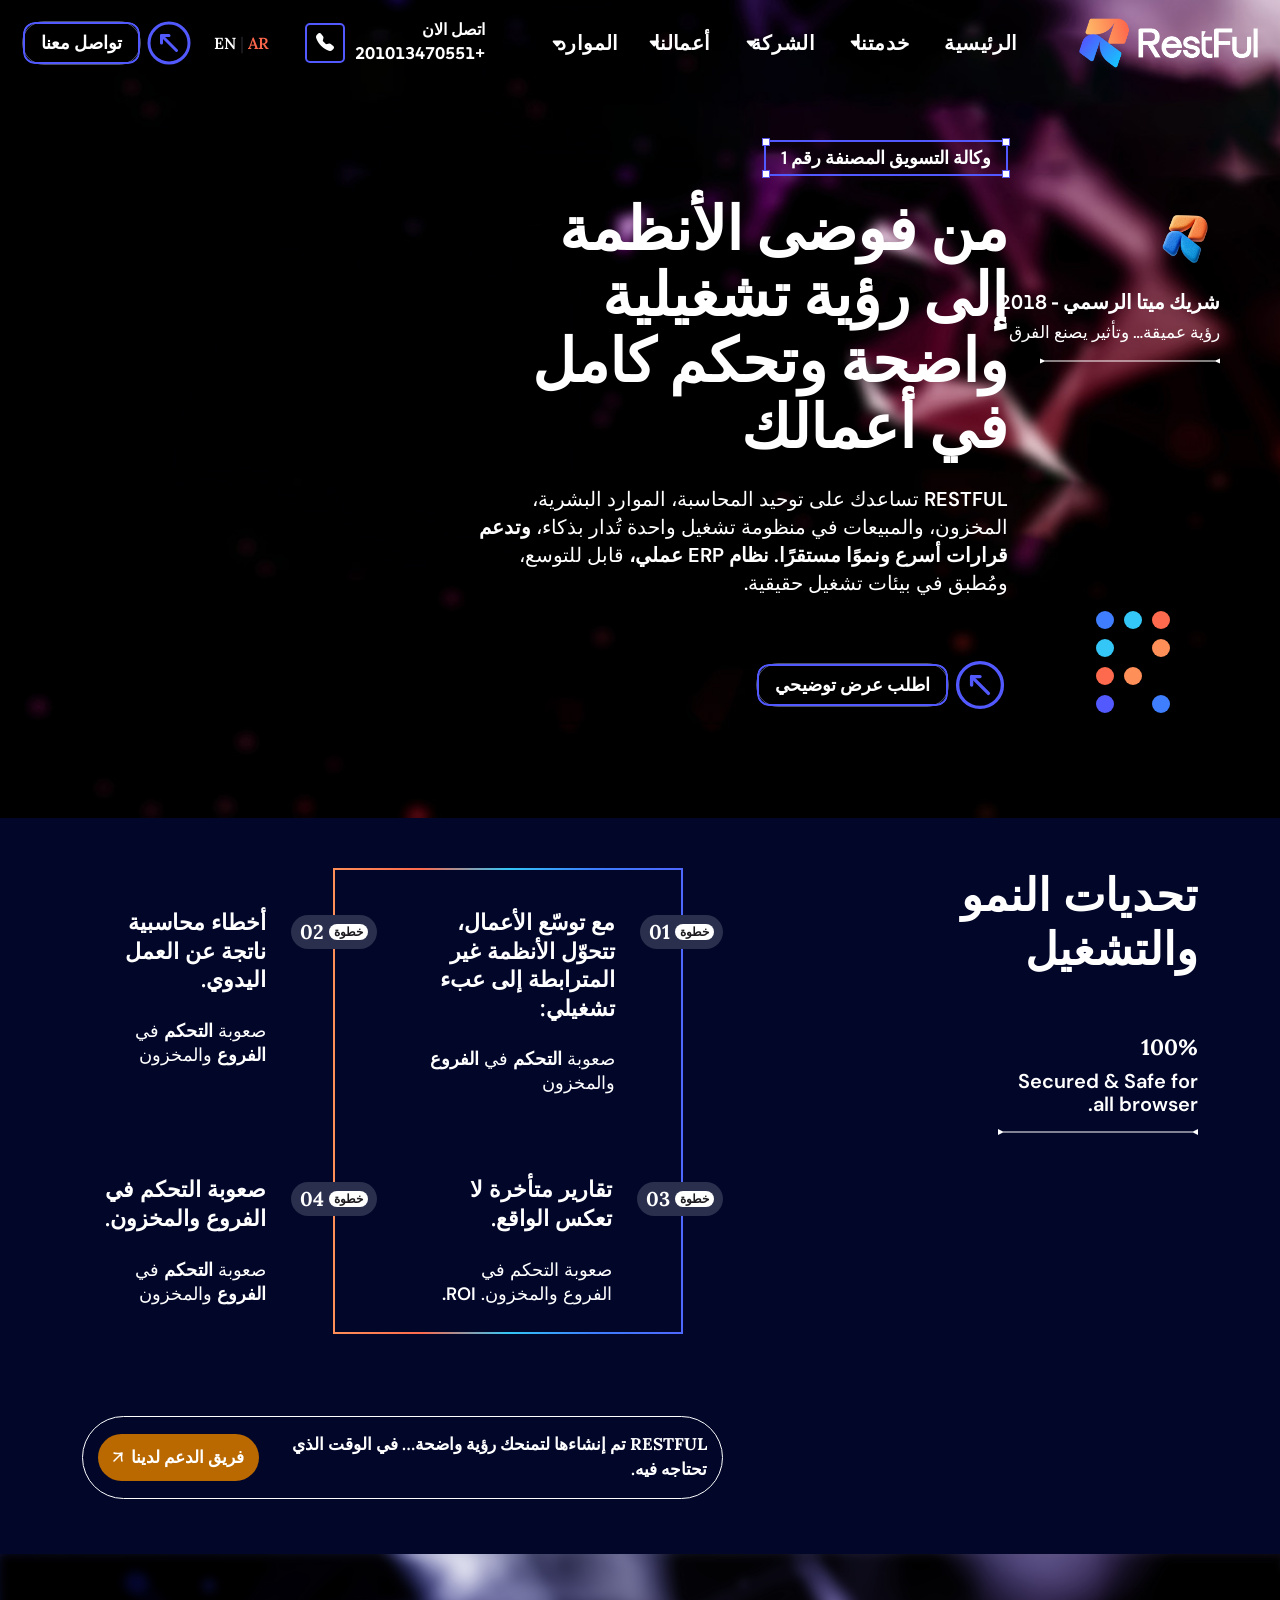
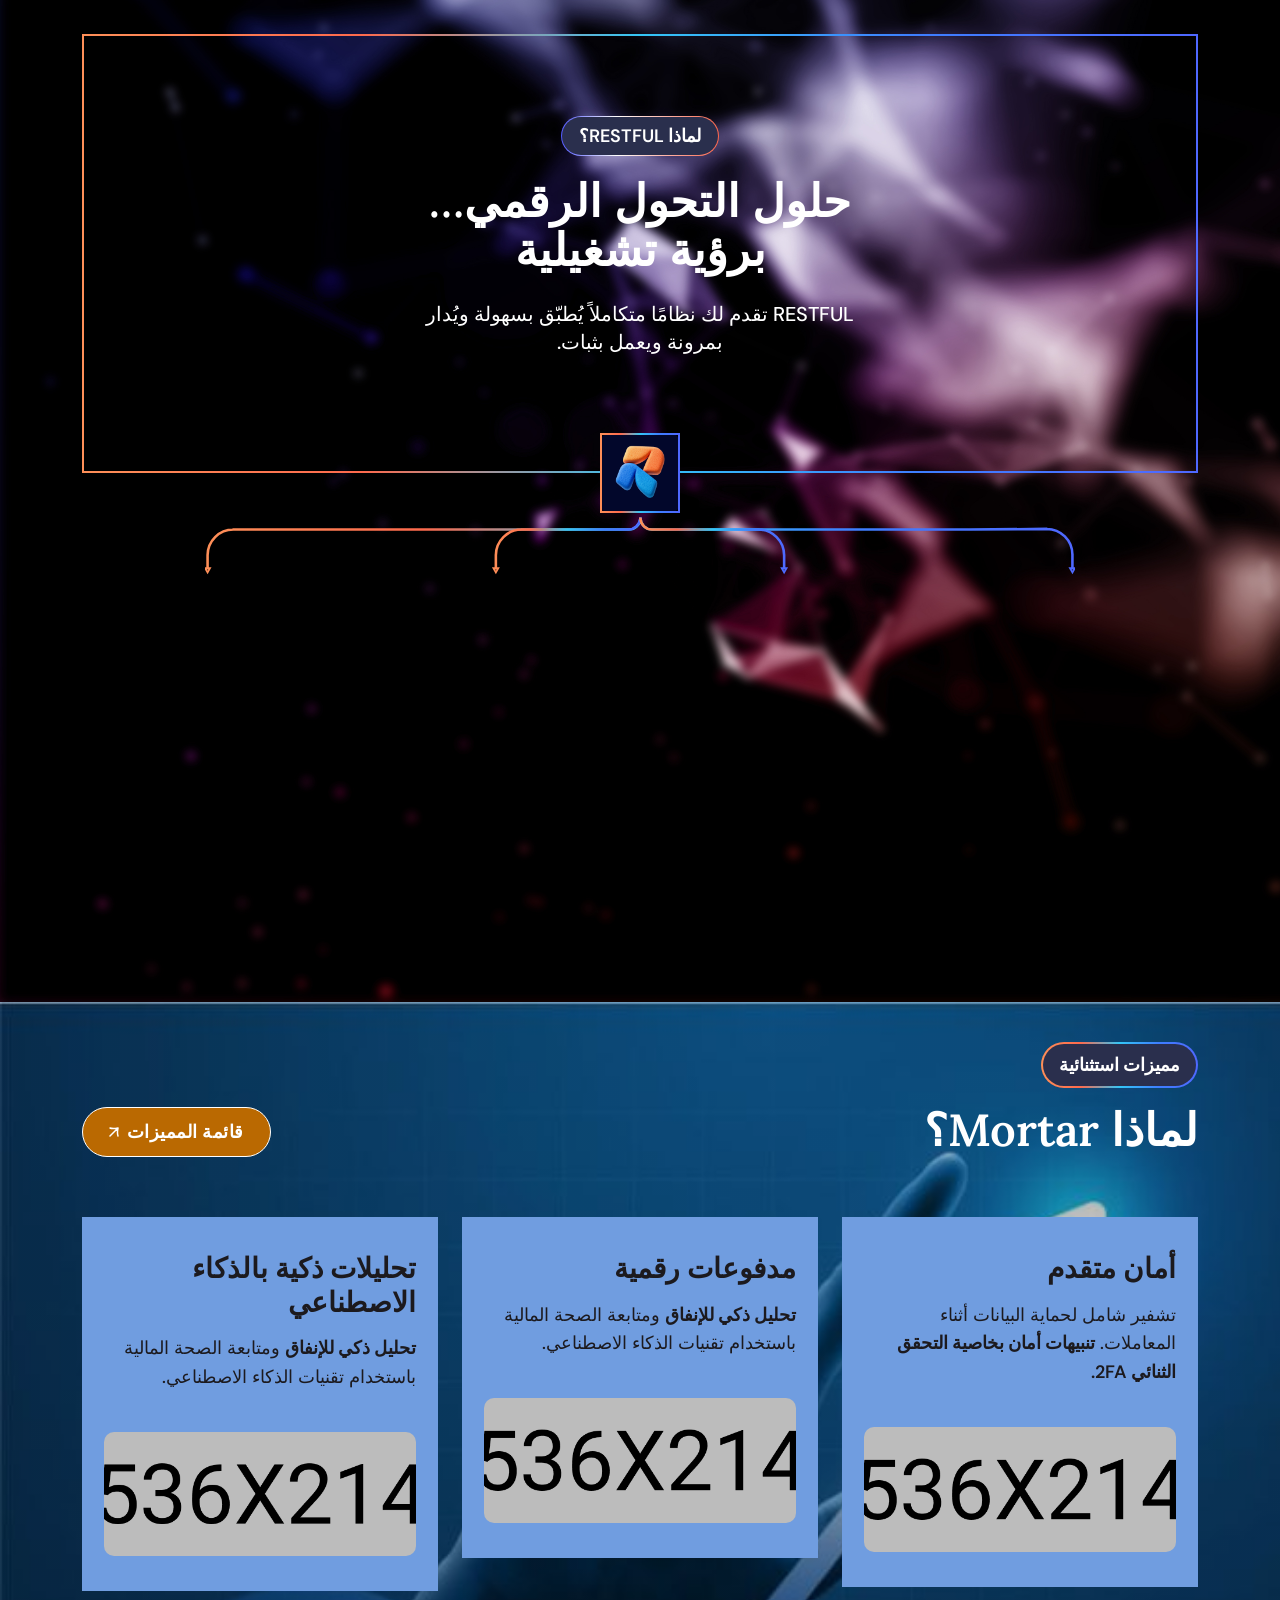
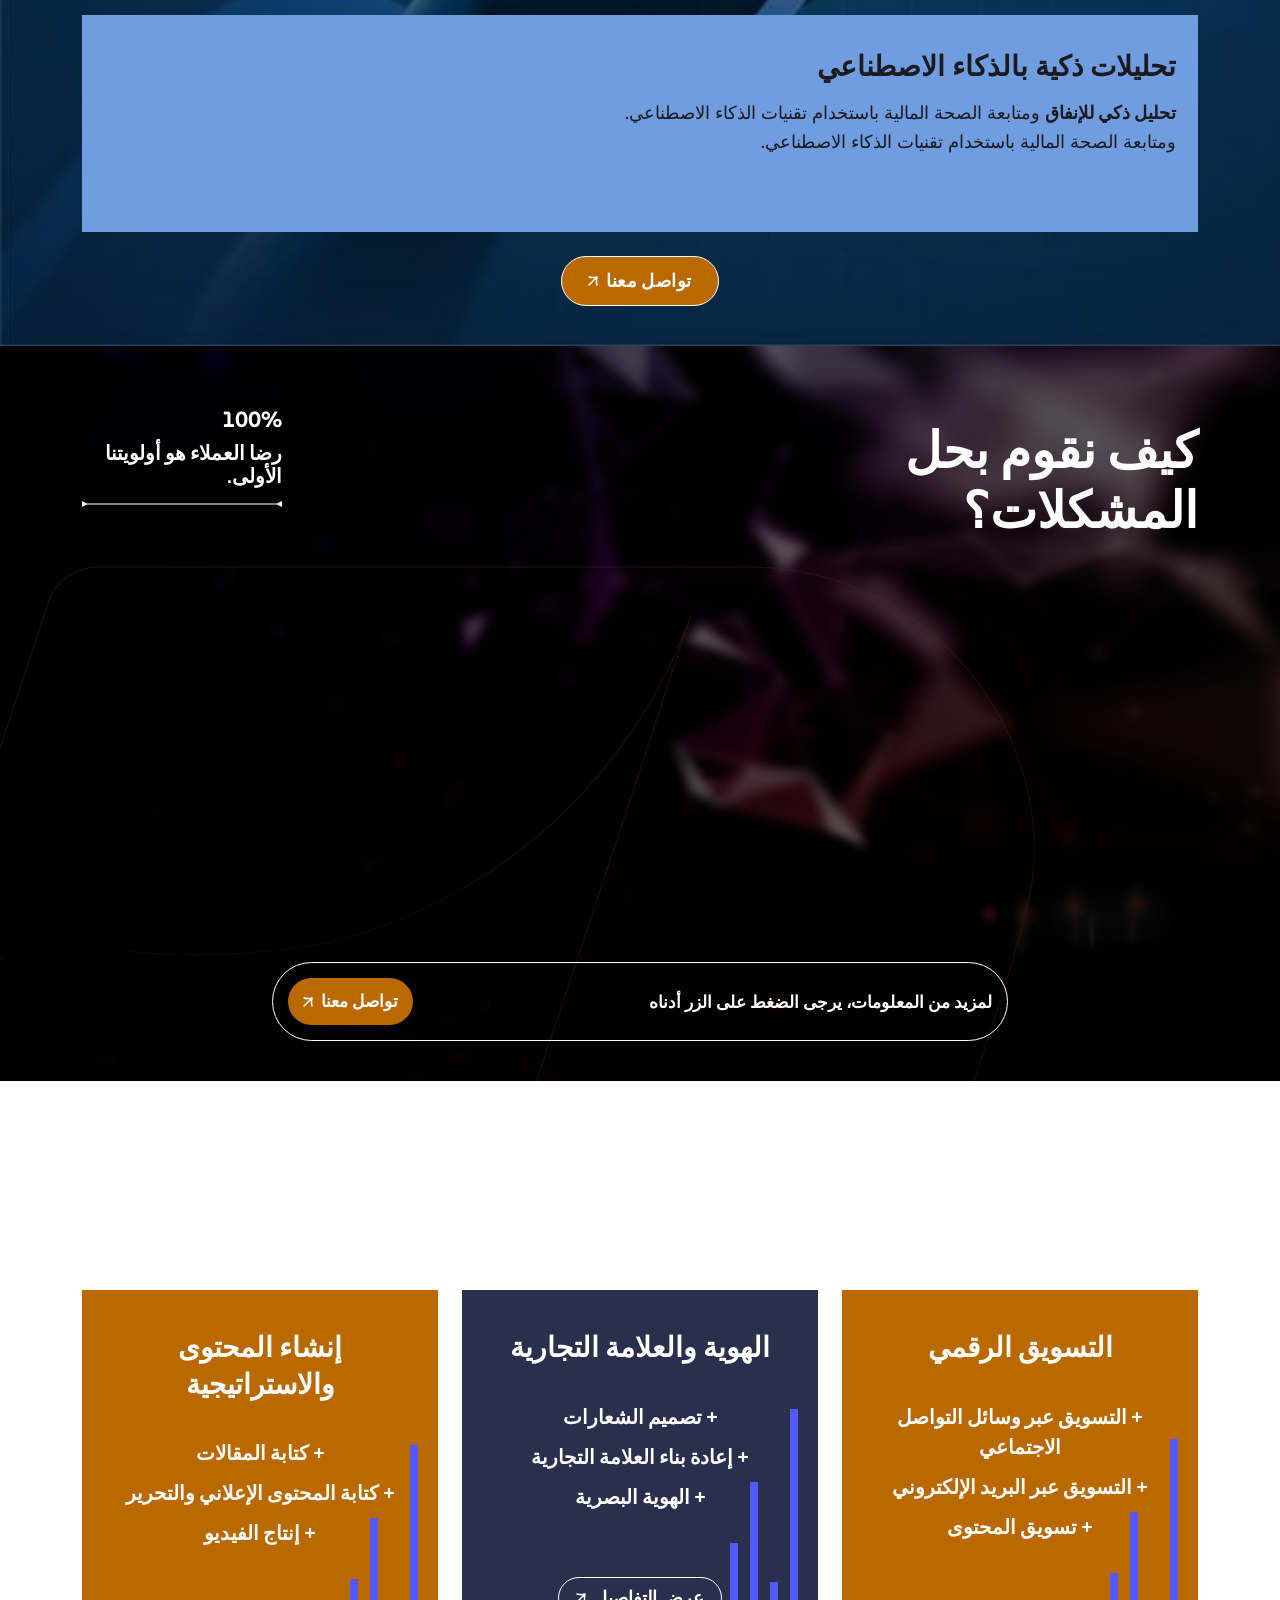
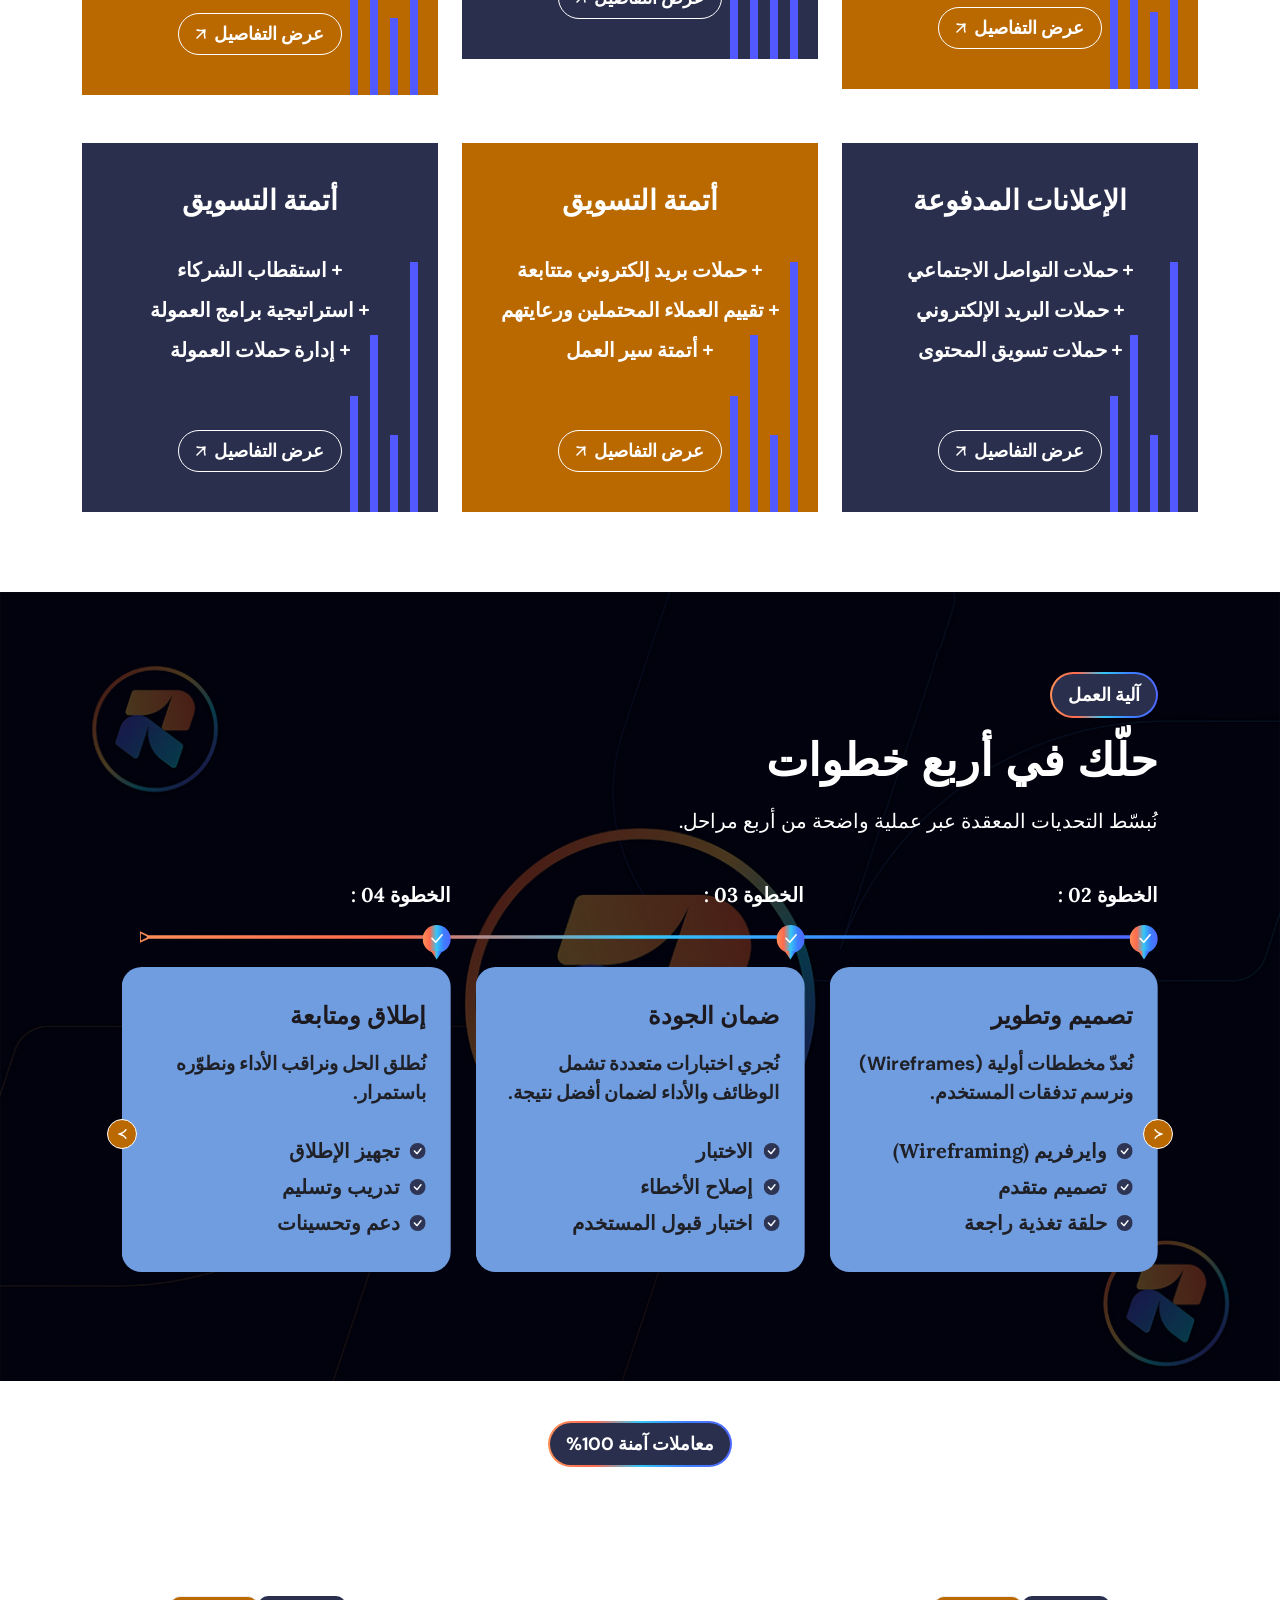
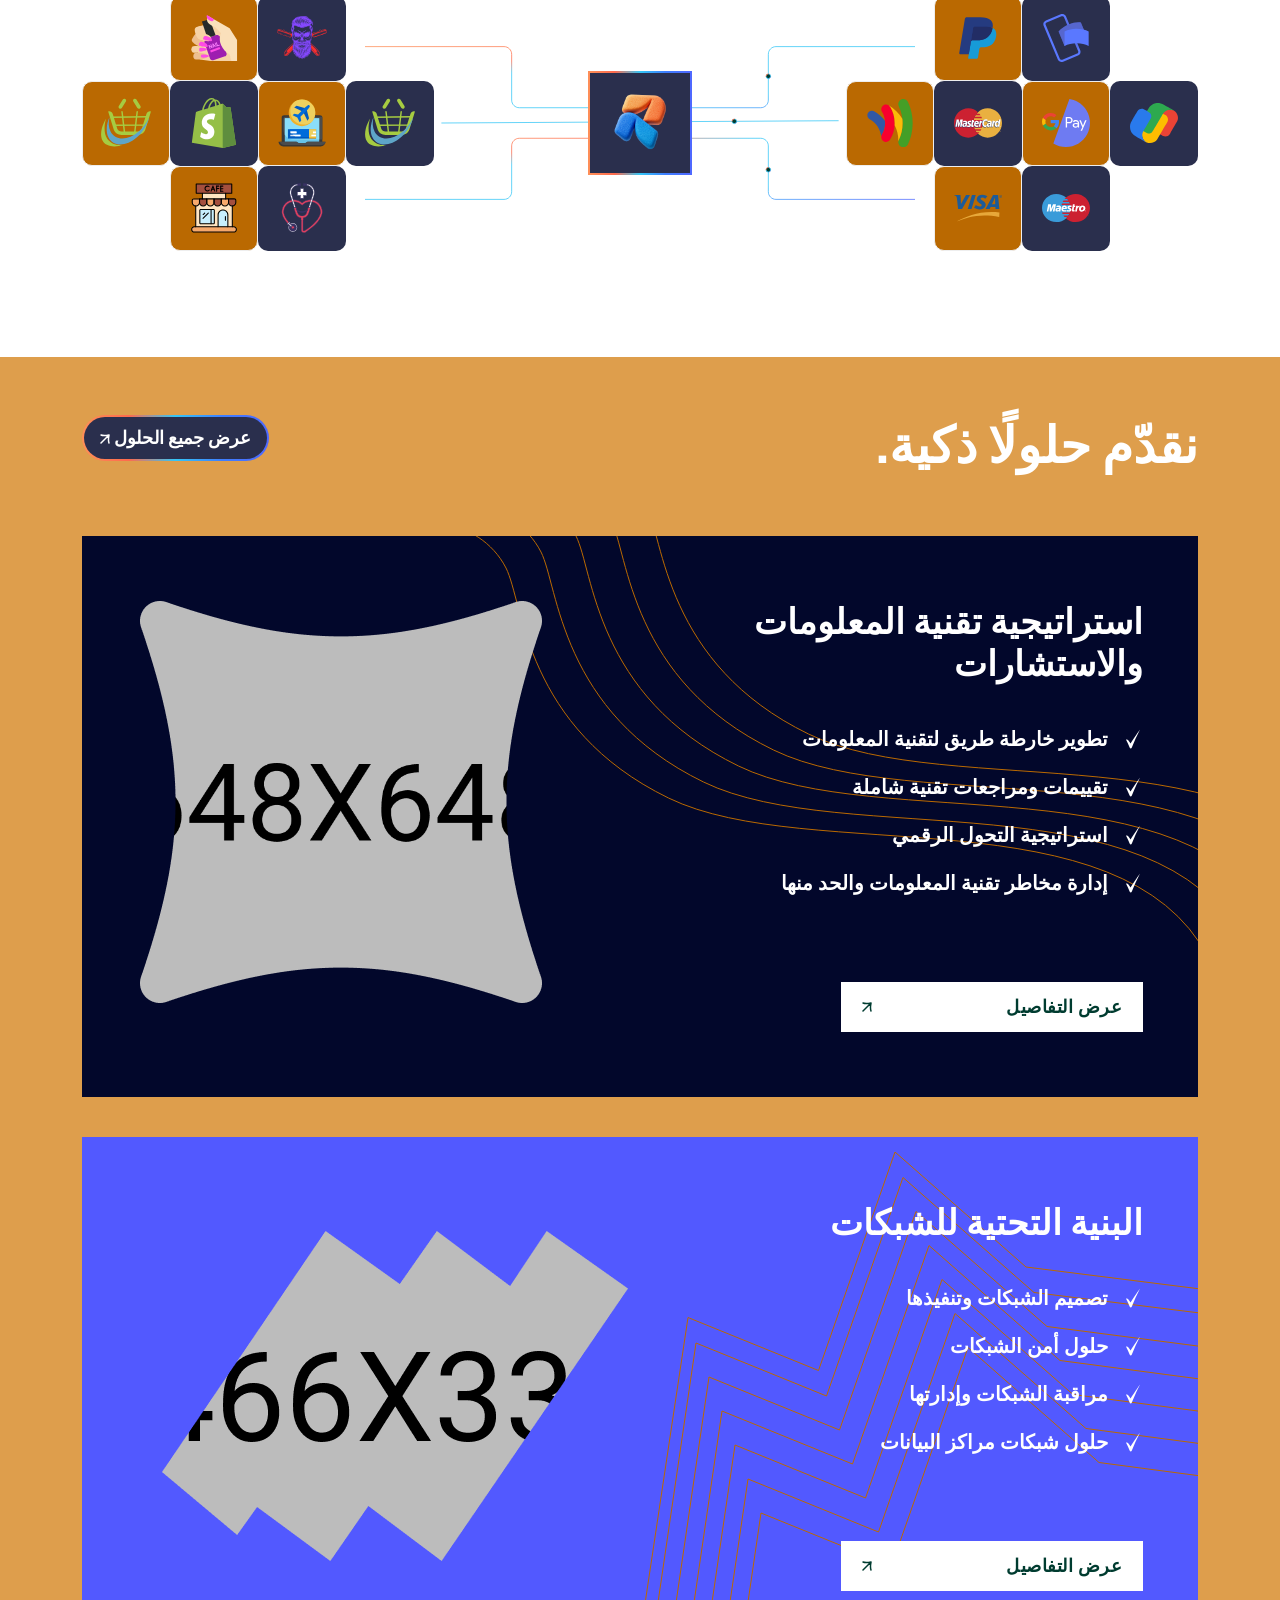
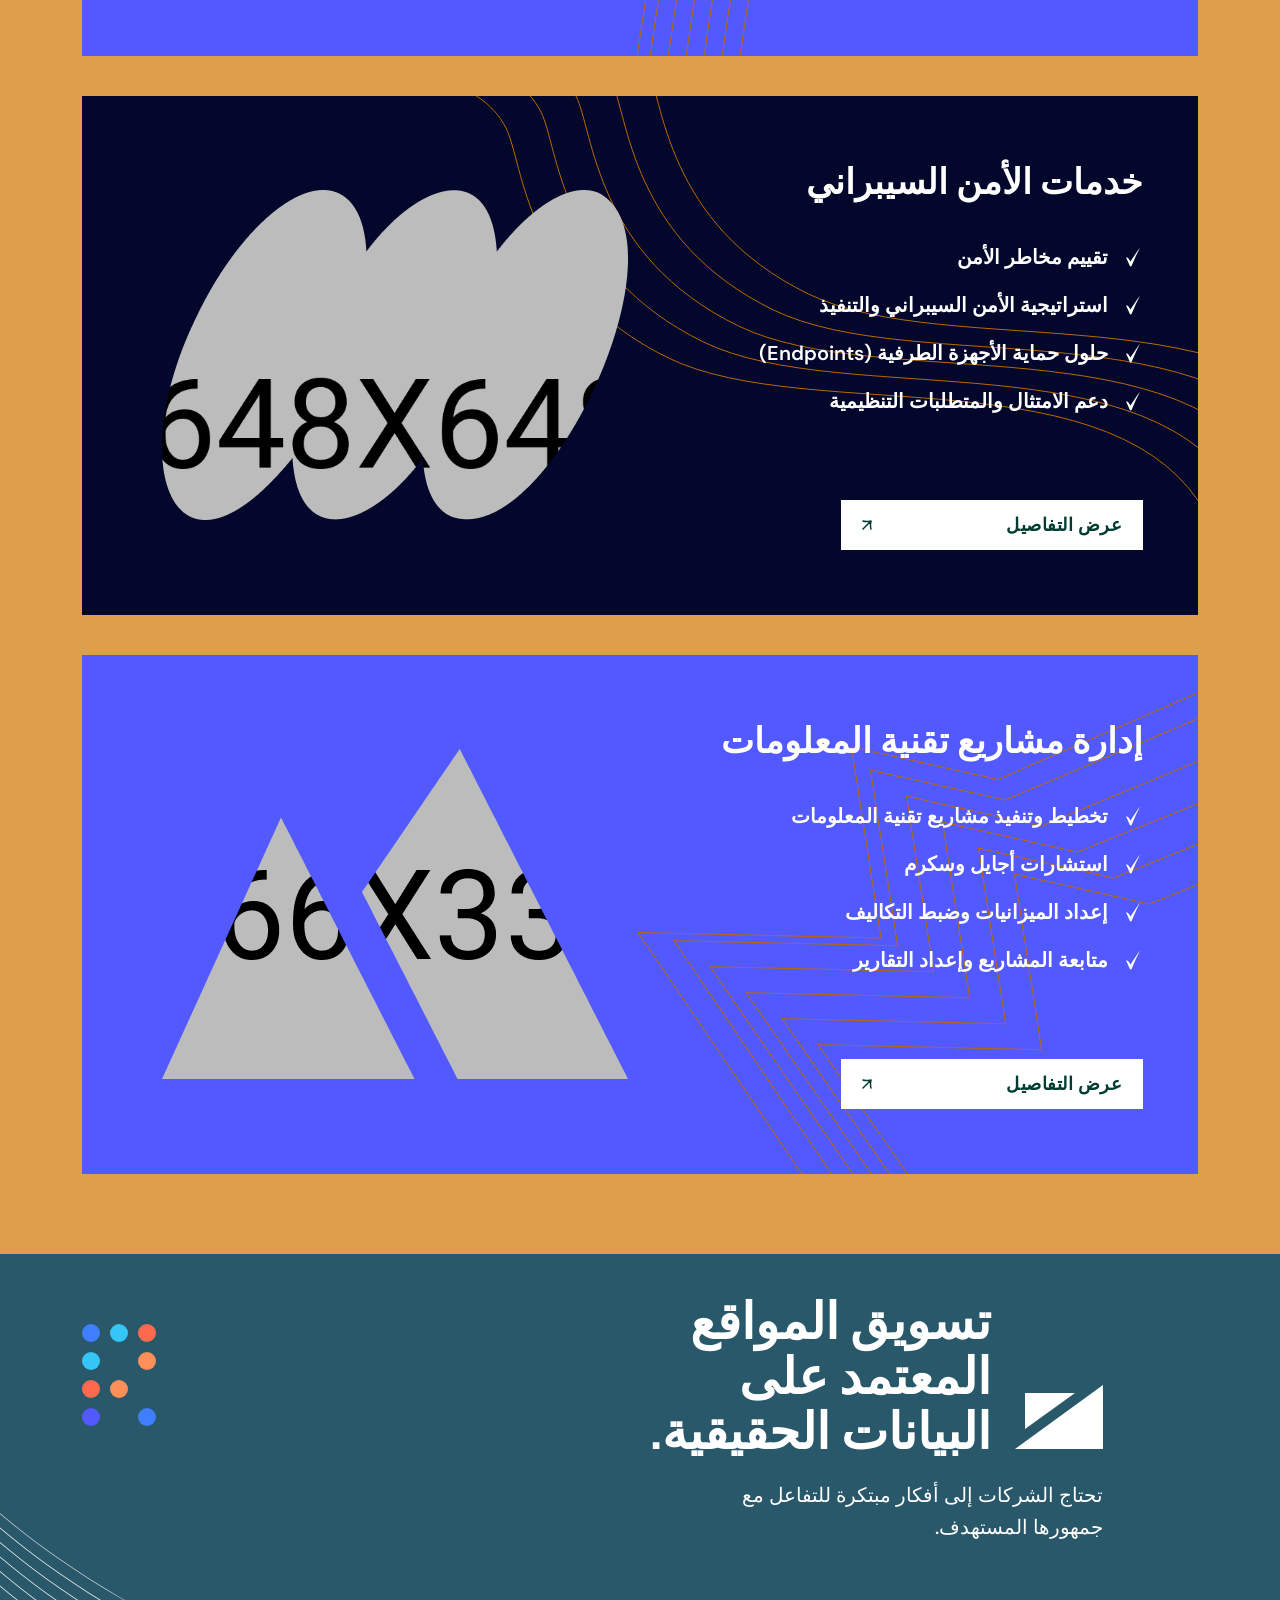
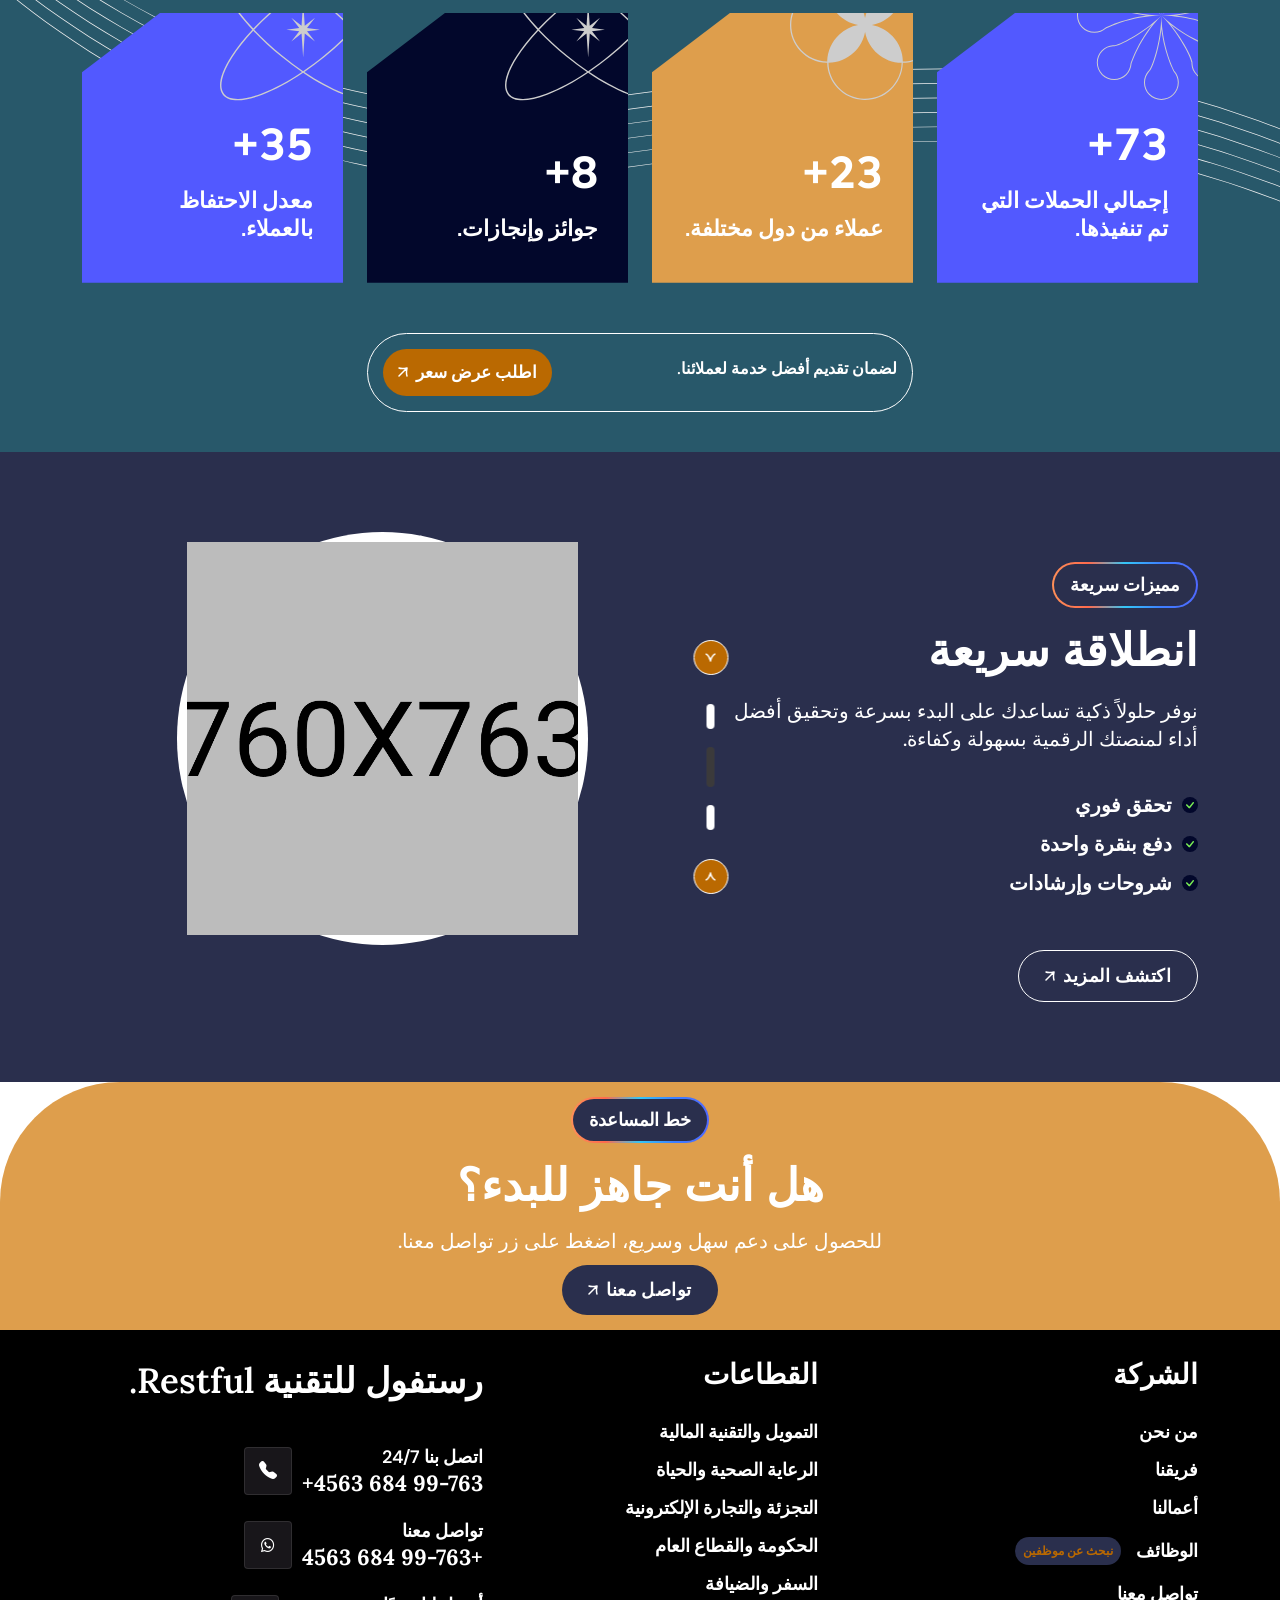
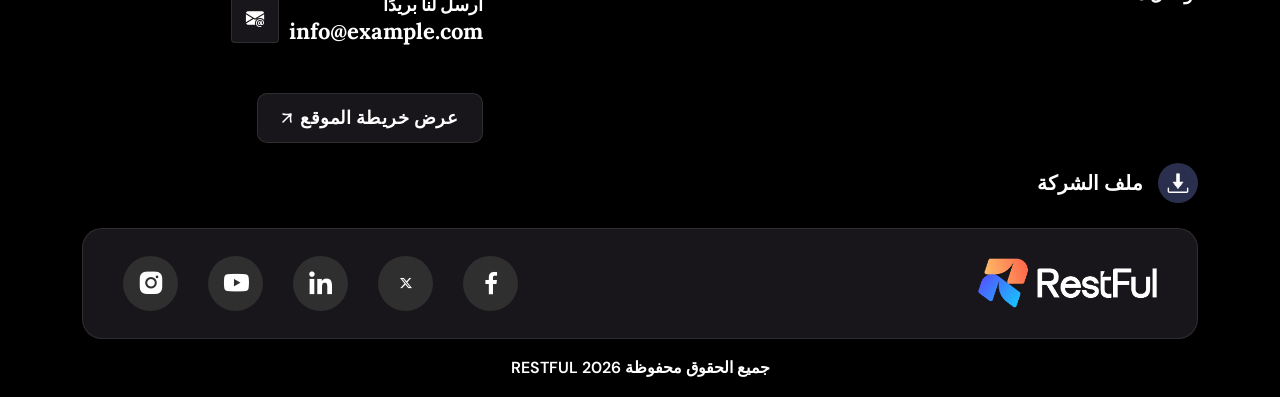
==== commit 8d3f4877: "save all last 16-4" ====
--- a/index.html
+++ b/index.html
@@ -29,11 +29,7 @@
     <link rel="icon" href="assets/img/logo/rlogo.png" type="image/gif" sizes="20x20">
 </head>
 
-<body class="tt-magic-cursor marketing-agency">
-
-    <div id="magic-cursor">
-        <div id="ball"></div>
-    </div>
+<body class="marketing-agency">
     <!--<div class="tt-style-switch index-dark">
         <i class="bi bi-brightness-low-fill"></i>
     </div>-->
@@ -1893,7 +1889,7 @@
                     </div>
                 </div>
                 <div class="col-lg-3 col-sm-6 wow animate fadeInDown" data-wow-delay="400ms" data-wow-duration="1500ms">
-                    <div class="single-counter two">
+                    <div class="single-counter two bg-clip">
                         <img src="assets/img/home4/icon/home4-counter-vector2.svg" alt="" class="vector">
                         <div class="conter-content">
                             <div class="number">
--- a/assets/css/style.css
+++ b/assets/css/style.css
@@ -127,7 +127,7 @@
     --title-color2: #003C30;
     --dark-title-color2: #003C30;
     --dark-text-color: #A0A0A0;
-    --text-color: #545454;
+    --text-color: #bababa;
     --global-text-color: #545454;
     --text-color-opc: 84, 84, 84;
     --primary-color: #5259FF;
@@ -148,20 +148,22 @@
     --orange: #ba6901;
     --orange-dark: #de9e4c;
     --dark-blue: #02072B;
+    --dark-blue2: #02072a;
+    --blue-3: #022d6e;
 }
 
 body.dark {
-  --white-color: #fff;
-  --dark-white-color: #1C1A1E;
-  --black-color: #fff;
-  --black-color-opc: 255, 255, 255;
-  --title-color: #fff;
-  --title-color-opc: 255, 255, 255;
-  --title-color2: #fff;
-  --text-color: #A0A0A0;
-  --text-color-opc: 160, 160, 160;
-  --borders-color: #2F2F2F;
-  background-color: #131313;
+    --white-color: #fff;
+    --dark-white-color: #1C1A1E;
+    --black-color: #fff;
+    --black-color-opc: 255, 255, 255;
+    --title-color: #fff;
+    --title-color-opc: 255, 255, 255;
+    --title-color2: #fff;
+    --text-color: #bababa;
+    --text-color-opc: 160, 160, 160;
+    --borders-color: #2F2F2F;
+    background-color: #131313;
 }
 
 /*================================================
@@ -1124,7 +1126,7 @@
     padding: 16px 26px;
     position: relative;
     align-items: center;
-    background-color:var(--btn-plure);
+    background-color:var(--orange);
     display: inline-flex;
     transition: all 0.2s cubic-bezier(0.455, 0.03, 0.515, 0.955);
     overflow: hidden;
@@ -1160,7 +1162,7 @@
 }
 .primary-btn2 svg {
   fill: none;
-  stroke: var(--dark-title-color);
+  stroke: var(--white-color);
   transition: 0.5s;
   min-width: 10px;
 }
@@ -1266,7 +1268,7 @@
   font-family: var(--font-dmsans);
   font-size: 18px;
   font-weight: 700;
-  background-color: var(--black-color);
+  background-color: var(--orange);
   padding: 16px 27px;
   white-space: nowrap;
   overflow: hidden;
@@ -1290,7 +1292,7 @@
   width: 0;
   height: 0;
   border-radius: 36px;
-  background-color: var(--primary-color3);
+  background-color: var(--primary-color);
   transition: all 0.6s;
   transform: translate(-50%, -50%);
   z-index: -1;
@@ -1319,11 +1321,11 @@
   stroke: var(--white-color);
 }
 .primary-btn3.two {
-  background-color: var(--primary-color3);
+  background-color: var(--orange);
   color: var(--white-color);
 }
 .primary-btn3.two span {
-  background-color: var(--black-color);
+  background-color: var(--primary-color);
 }
 .primary-btn3.two svg {
   stroke: var(--white-color);
@@ -2123,7 +2125,7 @@
   }
 }
 .form-inner2 .form-check .form-check-label span {
-  color: var(--title-color);
+  color: var(--orange);
   font-weight: 500;
   text-decoration: underline;
   -webkit-text-decoration-skip-ink: none;
@@ -11685,11 +11687,11 @@
   05. Home1 Partner Section CSS
 ========================================*/
 .partner-area .partner-title-area {
-  display: flex;
-  align-items: center;
-  justify-content: center;
-  gap: 14px;
-  margin-bottom: 35px;
+    display: flex;
+    align-items: center;
+    justify-content: center;
+    gap: 14px;
+    margin-bottom: 35px;
 }
 @media (max-width: 576px) {
   .partner-area .partner-title-area {
@@ -11697,7 +11699,7 @@
   }
 }
 .partner-area .partner-title-area h6 {
-  color: var(--text-color);
+  color: var(--orange);
   font-family: var(--font-lora);
   font-size: 20px;
   font-weight: 700;
@@ -11757,7 +11759,7 @@
   }
 }
 .partner-area .partner-wrap .marquee .marquee__group a img {
-  width: 50px;
+  width: 100px;
 }
 @media (max-width: 1199px) {
   .partner-area .partner-wrap .marquee .marquee__group a img {
@@ -11819,13 +11821,13 @@
   font-family: var(--font-suse);
 }
 .partner-area.five .partner-title-area {
-  border: 1px solid var(--borders-color);
+  border: 1px solid var(--primary-color);
   display: flex;
   justify-content: center;
   gap: 20px;
-  max-width: 511px;
+  max-width: 650px;
   width: 100%;
-  padding: 7px 15px;
+  padding: 15px;
   border-radius: 20px;
   margin: 0 auto;
   margin-bottom: 35px;
@@ -11847,7 +11849,7 @@
   color: var(--primary-color4);
 }
 .partner-area.five .partner-title-area svg {
-  fill: var(--text-color);
+  fill: var(--primary-color);
 }
 .partner-area.six {
   padding-top: 230px;
@@ -13969,10 +13971,10 @@
 }
 
 .home1-company-info-section .feature-wrap {
-  background-image: url(../img/home1/home1-company-info-bg.png);
+  background-color:transparent;
   background-size: cover;
   background-repeat: no-repeat;
-  border: 1px solid var(--borders-color);
+  border: 1px solid var(--primary-color);
   border-radius: 20px;
   min-height: 312px;
   position: relative;
@@ -13994,7 +13996,7 @@
   }
 }
 .home1-company-info-section .feature-wrap .title-area h3 {
-  color: var(--title-color);
+  color: var(--white-color);
   font-family: var(--font-lora);
   font-size: 28px;
   font-weight: 600;
@@ -14007,7 +14009,7 @@
   }
 }
 .home1-company-info-section .counter-wrap {
-  border: 1px solid var(--borders-color);
+  border: 1px solid var(--primary-color);
   border-radius: 20px;
   padding: 35px;
   height: 100%;
@@ -14053,7 +14055,7 @@
   }
 }
 .home1-company-info-section .counter-wrap .counter-content-area .counter-content .number h2, .home1-company-info-section .counter-wrap .counter-content-area .counter-content .number span {
-  color: var(--title-color);
+  color: var(--primary-color);
   font-family: var(--font-lora);
   font-size: 34px;
   font-weight: 600;
@@ -14061,7 +14063,7 @@
   margin-bottom: 0;
 }
 .home1-company-info-section .counter-wrap .counter-content-area .counter-content p {
-  color: var(--text-color);
+  color: var(--orange);
   font-family: var(--font-dmsans);
   font-size: 18px;
   font-weight: 600;
@@ -15519,10 +15521,8 @@
   15. Home2 Banner Section CSS
 ========================================*/
 .home2-banner-section {
-  background-image: url(../img/home2/home2-banner-bg.png), linear-gradient(180deg, #003C30 0%, #003C30 100%);
-  background-size: cover;
-  background-repeat: no-repeat;
-  padding: 130px 0 66px;
+    background-color:var(--dark-blue);
+    padding:150px 0 66px 0;
 }
 @media (max-width: 991px) {
   .home2-banner-section {
@@ -15542,8 +15542,8 @@
   line-height: 1.3;
   letter-spacing: 0.04em;
   padding: 3px 11px;
-  background-color: #094539;
-  border: 1px solid rgba(255, 255, 255, 0.1);
+  background-color: var(--btn-plure);
+  border: 1px solid var(--primary-color);
   border-radius: 100px;
   display: inline-flex;
   align-items: center;
@@ -15624,8 +15624,8 @@
   width: 100%;
   padding: 8px;
   border-radius: 20px;
-  border: 1px solid rgba(255, 255, 255, 0.1);
-  background-color: #094539;
+  border: 1px solid var(--primary-color);
+  background-color: var(--primary-color);
 }
 @media (max-width: 576px) {
   .home2-banner-section .banner-content .email-area {
@@ -15671,7 +15671,7 @@
   }
 }
 .home2-banner-section .banner-content .email-area .form-inner .primary-btn2::after {
-  background-color: var(--white-color);
+  background-color: var(--primary-color);
 }
 .home2-banner-section .banner-content .email-area .form-inner .primary-btn2:hover {
   color: var(--btn-plure);
@@ -15694,16 +15694,16 @@
   }
 }
 .home2-banner-section .banner-img-wrap .back-img {
-  width: 652px;
-  height: 652px;
-  background-color: #094539;
-  border: 1px solid rgba(255, 255, 255, 0.14);
-  border-radius: 50%;
-  position: relative;
-  z-index: 1;
-  display: flex;
-  align-items: center;
-  justify-content: center;
+    width: 652px;
+    height: 652px;
+    background-color: var(--primary-color);
+    border: 1px solid var(--primary-color);
+    border-radius: 50%;
+    position: relative;
+    z-index: 1;
+    display: flex;
+    align-items: center;
+    justify-content: center;
 }
 @media (min-width: 1400px) and (max-width: 1599px) {
   .home2-banner-section .banner-img-wrap .back-img {
@@ -17539,8 +17539,9 @@
   23. Home2 App Banner Section CSS
 ========================================*/
 .home2-app-banner-section {
-  position: relative;
-  margin-bottom: -275px;
+    position: relative;
+    padding: 130px 0 50px;
+    background-color:var(--dark-blue);   
 }
 @media (max-width: 991px) {
   .home2-app-banner-section {
@@ -17548,10 +17549,10 @@
   }
 }
 .home2-app-banner-section .banner-wrapper {
-  background-image: url(../img/home2/home2-app-banner-bg.png), linear-gradient(180deg, #003C30 0%, #003C30 100%);
+  background-image: url(../img/home2/home2-app-banner-bg.png), linear-gradient(180deg, var(--btn-plure) 0%, var(--btn-plure) 100%);
   background-size: cover;
   background-repeat: no-repeat;
-  padding-top: 70px;
+  padding: 50px 30px;
   border-radius: 20px;
   overflow: hidden;
 }
@@ -17566,7 +17567,7 @@
   }
 }
 .home2-app-banner-section .banner-wrapper .banner-content {
-  padding: 40px 0 40px 70px;
+  padding: 40px 0;
 }
 @media (min-width: 992px) and (max-width: 1199px) {
   .home2-app-banner-section .banner-wrapper .banner-content {
@@ -17592,9 +17593,9 @@
   }
 }
 .home2-app-banner-section .banner-wrapper .banner-content .section-title span {
-  background-color: #2F2F2F;
-  border: 1px solid rgba(255, 255, 255, 0.1);
-  color: var(--primary-color2);
+  background-color: var(--btn-plure);
+  border: 1px solid var(--primary-color);
+  color: var(--white-color);
 }
 .home2-app-banner-section .banner-wrapper .banner-content .section-title h2 {
   color: var(--white-color);
@@ -19940,16 +19941,16 @@
   32. Home3 Scroll Text CSS
 ========================================*/
 .home3-scroll-text-area {
-  background-image: url(../img/home3/home3-scroll-text-bg.png), linear-gradient(180deg, #5956E9 0%, #5956E9 100%);
-  background-size: cover;
-  background-repeat: no-repeat;
-  padding: 72px 0;
-  display: flex;
-  gap: 25px;
-  overflow: hidden;
-  -webkit-user-select: none;
-     -moz-user-select: none;
-          user-select: none;
+    background-image: url(../img/home3/home3-scroll-text-bg.png), linear-gradient(180deg, var(--blue-3) 0%, var(--blue-3) 100%);
+    background-size: cover;
+    background-repeat: no-repeat;
+    padding: 72px 0;
+    display: flex;
+    gap: 25px;
+    overflow: hidden;
+    -webkit-user-select: none;
+    -moz-user-select: none;
+    user-select: none;
 }
 @media (max-width: 1199px) {
   .home3-scroll-text-area {
@@ -23607,7 +23608,7 @@
   }
 }
 .home5-about-section .about-wrapper {
-  background-color: var(--secondary-color);
+  background-color: var(--dark-blue);
   padding: 105px 0;
   position: relative;
   z-index: 1;
@@ -24554,9 +24555,9 @@
   53. Home6 Banner Section CSS
 ========================================*/
 .home6-banner-section {
-  background-image: url(../img/home6/home6-banner-bg.png);
-  background-size: cover;
-  background-repeat: no-repeat;
+    background-image: url(../img/home/Background.jpg);
+    background-size: cover;
+    background-repeat: no-repeat;
 }
 .home6-banner-section .banner-wrapper {
   position: relative;
@@ -24596,25 +24597,24 @@
 .home6-banner-section .banner-wrapper .banner-content {
   text-align: center;
 }
-.home6-banner-section .banner-wrapper .banner-content .sub-title {
-  background-image: url(../img/home6/banner-sub-title-bg.png);
-  background-size: cover;
-  background-repeat: no-repeat;
-  padding: 1px 0;
-  display: inline-block;
-  border-radius: 100px;
-  margin-bottom: 15px;
-}
+    .home6-banner-section .banner-wrapper .banner-content .sub-title {
+        padding: 1px 0;
+        display: inline-block;
+        border-radius: 100px;
+        margin-bottom: 15px;
+    }
 .home6-banner-section .banner-wrapper .banner-content .sub-title span {
-  color: var(--title-color);
+  color: var(--white-color);
   font-family: var(--font-dmsans);
   font-size: 20px;
   font-weight: 600;
   line-height: 1;
   padding: 8px 20px;
-  background-color: var(--white-color);
+  background-color: transparent;
   display: inline-block;
   border-radius: 100px;
+  border:2px solid var(--primary-color);
+
 }
 @media (max-width: 1399px) {
   .home6-banner-section .banner-wrapper .banner-content .sub-title span {
@@ -24637,7 +24637,7 @@
   }
 }
 .home6-banner-section .banner-wrapper .banner-content h1 {
-  color: var(--title-color);
+  color: var(--white-color);
   font-family: var(--font-lora);
   font-size: 70px;
   font-weight: 700;
@@ -24673,11 +24673,12 @@
   }
 }
 .home6-banner-section .banner-wrapper .banner-content p {
-  color: var(--text-color);
+  color: var(--white-color);
   font-family: var(--font-dmsans);
   font-size: 20px;
   font-weight: 500;
   line-height: 28px;
+  opacity:95%;
   max-width: 560px;
   width: 100%;
   margin: 0 auto;
@@ -24695,7 +24696,7 @@
   }
 }
 .home6-banner-section .banner-wrapper .banner-content p strong {
-  color: var(--title-color);
+  color: var(--orange);
   font-weight: 600;
 }
 .home6-banner-section .banner-wrapper .banner-content .email-area {
@@ -24754,7 +24755,7 @@
   min-width: 8px;
 }
 .home6-banner-section .banner-wrapper .banner-content .email-area .form-inner .primary-btn3.two span {
-  background-color: var(--dark-black-color);
+  background-color: var(--primary-color);
 }
 .home6-banner-section .banner-wrapper .banner-content .email-area .form-inner .primary-btn3.two:hover {
   color: var(--white-color);
@@ -24772,7 +24773,7 @@
   gap: 30px;
 }
 .home6-banner-section .banner-wrapper .banner-content ul li {
-  color: var(--text-color);
+  color: var(--orange);
   font-family: var(--font-dmsans);
   font-size: 16px;
   font-weight: 500;
@@ -24798,7 +24799,7 @@
 }
 .home6-banner-section .banner-wrapper .vector svg {
   fill: none;
-  stroke: rgba(255, 255, 255, 0.6);
+  stroke:var(--primary-color);
 }
 @media (max-width: 1399px) {
   .home6-banner-section .banner-wrapper .vector svg {
@@ -24820,16 +24821,17 @@
   margin: 0;
   list-style: none;
 }
-.home6-banner-section .banner-wrapper .vector ul li {
-  position: absolute;
-  padding: 9px;
-  border-radius: 14px;
-  background-color: rgba(255, 255, 255, 0.5);
-  border: 1px solid var(--white-color);
-  display: flex;
-  align-items: center;
-  justify-content: center;
-}
+    .home6-banner-section .banner-wrapper .vector ul li {
+        position: absolute;
+        padding: 9px;
+        border-radius: 14px;
+        background-color: transparent;
+        border: 2px solid;
+        border-color: #5259FF;
+        display: flex;
+        align-items: center;
+        justify-content: center;
+    }
 @media (min-width: 992px) and (max-width: 1199px) {
   .home6-banner-section .banner-wrapper .vector ul li img {
     max-width: 35px;
@@ -25571,8 +25573,8 @@
   56. Home6 Feature2 Section CSS
 ========================================*/
 .home6-feature2-section .feature-wrapper {
-  background-color: #F0F0F0;
-  padding: 110px 0;
+  background-color: var(--dark-blue);
+  padding: 55px 0;
 }
 @media (max-width: 1199px) {
   .home6-feature2-section .feature-wrapper {
@@ -25650,14 +25652,15 @@
   max-width: 70px;
   height: 68px;
   border-radius: 10px;
-  background-color: var(--white-color);
+  background-color: transparent;
   display: flex;
   align-items: center;
   justify-content: center;
   margin-top: 10px;
+  border:2px solid var(--primary-color);
 }
 .home6-feature2-section .feature-wrapper .single-feature .feature-content-wrap .feature-content h2 {
-  color: var(--title-color);
+  color: var(--white-color);
   font-family: var(--font-lora);
   font-size: 45px;
   font-weight: 700;
@@ -25687,12 +25690,13 @@
   }
 }
 .home6-feature2-section .feature-wrapper .single-feature .feature-content-wrap .feature-content span {
-  color: var(--title-color);
+  color: var(--white-color);
   font-family: var(--font-dmsans);
   font-size: 22px;
   font-weight: 600;
   line-height: 1.5;
   display: block;
+  opacity:85%;
   margin-bottom: 5px;
 }
 @media (max-width: 576px) {
@@ -25701,7 +25705,8 @@
   }
 }
 .home6-feature2-section .feature-wrapper .single-feature .feature-content-wrap .feature-content p {
-  color: var(--text-color);
+  color: var(--white-color);
+  opacity:60%;
   font-family: var(--font-dmsans);
   font-size: 20px;
   font-weight: 500;
@@ -25743,7 +25748,7 @@
   }
 }
 .home6-feature2-section .feature-wrapper .single-feature .feature-content-wrap .feature-content ul li {
-  color: var(--title-color);
+  color: var(--white-color);
   font-family: var(--font-dmsans);
   font-size: 20px;
   font-weight: 600;
@@ -25752,9 +25757,10 @@
   align-items: center;
   gap: 16px;
   margin-bottom: 20px;
+  opacity:60%;
 }
 .home6-feature2-section .feature-wrapper .single-feature .feature-content-wrap .feature-content ul li svg {
-  fill: var(--title-color);
+  fill: var(--orange);
 }
 @media (max-width: 576px) {
   .home6-feature2-section .feature-wrapper .single-feature .feature-content-wrap .feature-content ul li {
@@ -26155,7 +26161,7 @@
     /*  background-image: url(../img/home6/home6-process-bg.png), linear-gradient(180deg, #FFEFB4 0%, #FFEFB4 100%);
   background-size: cover;
   background-repeat: no-repeat;*/
-    background-color: #02072a;
+    background-color: var(--dark-blue2);
     padding: 50px 0 55px;
 }
 @media (max-width: 1199px) {
@@ -26452,7 +26458,7 @@
   background-color: transparent;
 }
 .faq-wrap .accordion .accordion-item .accordion-header .accordion-button {
-  color: var(--title-color);
+  color: var(--orange);
   font-family: var(--font-lora);
   font-size: 22px;
   font-weight: 600;
@@ -26494,19 +26500,18 @@
   display: flex;
   align-items: center;
   justify-content: center;
-  color: var(--title-color);
+  color: var(--orange);
   content: "\f64d";
   font-family: bootstrap-icons;
   background-image: none;
   font-weight: 600;
   font-size: 16px;
-  right: 30px;
   transition: 0.5s;
 }
 .faq-wrap .accordion .accordion-item .accordion-header .accordion-button:not(.collapsed) {
   box-shadow: none;
   background-color: #F0F0F0;
-  border: 1px solid var(--black-color);
+  border: 1px solid var(--primary-color) !important;
   border-bottom: none;
   border-radius: 10px 10px 0 0;
 }
@@ -26527,10 +26532,9 @@
   padding: 0px 30px 20px 30px;
   font-family: var(--font-dmsans);
   font-size: 18px;
-  font-weight: 500;
+  font-weight: bold;
   line-height: 1.5;
-  text-align: left;
-  color: var(--text-color);
+  color: var(--white-color);
   border: 1px solid #000;
   border-top: none;
   background-color: #F0F0F0;
@@ -26587,12 +26591,12 @@
 .faq-wrap.two .accordion .accordion-item {
   border: 1px solid var(--black-color);
 }
-.faq-wrap.two .accordion .accordion-item .accordion-header .accordion-button {
-  background-color: var(--dark-white-color);
-  font-family: var(--font-suse);
-  font-weight: 500;
-  padding: 15px 25px;
-}
+    .faq-wrap.two .accordion .accordion-item .accordion-header .accordion-button {
+        background-color: #010417;
+        font-family: var(--font-suse);
+        font-weight: 500;
+        padding: 15px 25px;
+    }
 @media (max-width: 576px) {
   .faq-wrap.two .accordion .accordion-item .accordion-header .accordion-button {
     padding: 15px 10px 15px 15px;
@@ -26607,24 +26611,35 @@
   border: unset;
 }
 .faq-wrap.two .accordion .accordion-item .accordion-header .accordion-button:not(.collapsed) {
-  background-color: var(--dark-white-color);
+  background-color: var(--dark-blue);
   border: none;
   border-bottom: none;
   border-radius: 10px 10px 0 0;
 }
-.faq-wrap.two .accordion .accordion-item .accordion-header .accordion-button:not(.collapsed)::after {
-  font-family: bootstrap-icons !important;
-  content: "\f229";
-  color: var(--title-color);
-  background-color: unset;
-  border: none;
+    .faq-wrap.two .accordion .accordion-item .accordion-header .accordion-button:not(.collapsed)::after {
+        font-family: bootstrap-icons !important;
+        content: "\f229";
+        color: var(--orange);
+        background-color: unset;
+        position:absolute;
+    }
+html[dir="ltr"]
+.faq-wrap.two .accordion .accordion-item .accordion-header .accordion-button::after {
+    right: 15px;
+    left: auto;
+}
+html[dir="rtl"]
+.faq-wrap.two .accordion .accordion-item .accordion-header .accordion-button::after {
+    left: 15px;
+    right: auto;
+    position: absolute;
 }
 .faq-wrap.two .accordion .accordion-item .accordion-body {
-  background-color: var(--dark-white-color);
-  border: none;
+  background-color: var(--dark-blue);
+  border: 1px solid var(--primary-color);
   font-size: 20px;
   line-height: 28px;
-  padding: 0px 25px 20px 25px;
+  padding: 20px 25px 20px 25px;
 }
 @media (max-width: 576px) {
   .faq-wrap.two .accordion .accordion-item .accordion-body {
@@ -26633,15 +26648,15 @@
   }
 }
 .faq-wrap.two .accordion .accordion-item .accordion-body span {
-  color: var(--title-color);
+  color: var(--white-color);
 }
 .faq-wrap.two .accordion .accordion-item .accordion-body a {
-  color: var(--primary-color3);
+  color: var(--orange);
   transition: 0.5s;
 }
-.faq-wrap.two .accordion .accordion-item .accordion-body a:hover {
-  color: var(--title-color);
-}
+    .faq-wrap.two .accordion .accordion-item .accordion-body a:hover {
+        color: var(--primary-color);
+    }
 
 .home6-faq-section .enqiry-btn {
   padding: 23px 79px;
@@ -27972,7 +27987,11 @@
   70. Breadcrumb Section CSS
 ========================================*/
 .breadcrumb-section {
-  padding-top: 100px;
+    padding: 100px 0 50px 0;
+    background-image: url(../img/home/Background.jpg);
+    background-size: cover;
+    background-repeat: no-repeat;
+    /*background-color:#080c24;*/
 }
 @media (max-width: 1199px) {
   .breadcrumb-section {
@@ -27988,7 +28007,7 @@
   text-align: center;
 }
 .breadcrumb-section .banner-content h1 {
-  color: var(--title-color);
+  color: var(--white-color);
   font-family: var(--font-suse);
   font-weight: 700;
   font-size: 70px;
@@ -28033,7 +28052,7 @@
   gap: 16px;
   padding: 9px 23px;
   border-radius: 50px;
-  border: 1px solid var(--borders-color);
+  border: 1px solid var(--primary-color);
 }
 @media (max-width: 576px) {
   .breadcrumb-section .banner-content .breadcrumb-list {
@@ -28041,7 +28060,7 @@
   }
 }
 .breadcrumb-section .banner-content .breadcrumb-list li {
-  color: var(--title-color);
+  color: var(--white-color);
   font-family: var(--font-dmsans);
   font-weight: 500;
   font-size: 18px;
@@ -28063,7 +28082,7 @@
   }
 }
 .breadcrumb-section .banner-content .breadcrumb-list li svg {
-  fill: #999999;
+  fill: var(--primary-color);
   min-width: 25px;
 }
 @media (max-width: 576px) {
@@ -28072,11 +28091,11 @@
   }
 }
 .breadcrumb-section .banner-content .breadcrumb-list li a {
-  color: var(--text-color);
+  color: var(--orange);
   transition: 0.5s;
 }
 .breadcrumb-section .banner-content .breadcrumb-list li a:hover {
-  color: var(--primary-color3);
+  color: var(--primary-color);
 }
 .breadcrumb-section .banner-content .blog-meta {
   padding: 0;
@@ -30263,7 +30282,7 @@
   }
 }
 .career-details-page .career-details-content h4 {
-  color: var(--title-color);
+  color: var(--white-color);
   font-family: var(--font-suse);
   font-weight: 600;
   font-size: 35px;
@@ -30332,14 +30351,14 @@
   margin-bottom: 0;
 }
 .career-details-page .career-details-content ul li span {
-  color: var(--title-color);
+  color: var(--primary-color);
   font-weight: 600;
 }
 .career-details-page .career-details-content .job-apply-area {
   padding: 0 35px 0 20px;
   margin-top: 90px;
-  border: 1px solid var(--borders-color);
-  background-color: #C1E8CF;
+  border: 1px solid var(--white-color);
+  background-color: var(--primary-color);
   border-radius: 20px;
   display: flex;
   align-items: center;
@@ -30391,7 +30410,7 @@
   gap: 15px;
 }
 .career-details-page .career-details-content .job-apply-area .contact-area .contact span {
-  color: var(--global-text-color);
+  color:var(--dark-blue);
   font-family: var(--font-dmsans);
   font-size: 18px;
   font-weight: 600;
@@ -30432,11 +30451,12 @@
   }
 }
 .career-details-page .career-details-sidebar {
-  padding: 40px 35px;
-  border-radius: 10px;
-  background-color: #F0F0F0;
-  position: sticky;
-  top: 120px;
+    padding: 40px 35px;
+    border-radius: 10px;
+    background-color: var(--dark-blue);
+    position: sticky;
+    top: 120px;
+    border: 1px solid var(--primary-color);
 }
 @media (max-width: 1399px) {
   .career-details-page .career-details-sidebar {
@@ -30454,7 +30474,7 @@
   }
 }
 .career-details-page .career-details-sidebar h4 {
-  color: var(--title-color);
+  color: var(--white-color);
   font-family: var(--font-suse);
   font-weight: 500;
   font-size: 28px;
@@ -30485,16 +30505,16 @@
   stroke: var(--white-color);
 }
 .career-details-page .career-details-sidebar .primary-btn3 span {
-  background-color: var(--black-color);
+  background-color: var(--orange);
 }
 .career-details-page .career-details-sidebar .primary-btn3:hover {
-  color: var(--dark-white-color);
+  color: var(--white-color);
 }
 .career-details-page .career-details-sidebar .primary-btn3:hover svg {
   stroke: var(--dark-white-color);
 }
 .career-details-page .career-details-sidebar p {
-  color: var(--title-color);
+  color: var(--text-color);
   font-family: var(--font-dmsans);
   font-weight: 500;
   font-size: 18px;
@@ -30927,7 +30947,7 @@
   height: 10px;
 }
 .details-content-wrap h2 {
-  color: var(--title-color);
+  color: var(--white-color);
   font-family: var(--font-suse);
   font-weight: 600;
   font-size: 35px;
@@ -30946,10 +30966,12 @@
   }
 }
 .details-content-wrap p {
-  color: var(--text-color);
+  color: var(--white-color);
+  opacity:85%;
   font-family: var(--font-dmsans);
   font-weight: 500;
   font-size: 20px;
+  opacity:85%;
   line-height: 28px;
   margin-bottom: 0;
 }
@@ -30966,7 +30988,8 @@
   width: 100%;
 }
 .details-content-wrap h5 {
-  color: var(--title-color);
+  color: var(--white-color);
+  opacity:70%;
   font-family: var(--font-suse);
   font-weight: 600;
   font-size: 22px;
@@ -31138,7 +31161,8 @@
   max-width: unset;
 }
 .details-content-wrap .listing.three li {
-  color: var(--text-color);
+  color: var(--white-color);
+  opacity:50%;
   display: block;
   margin-bottom: 25px;
 }
@@ -31146,7 +31170,7 @@
   margin-bottom: 0;
 }
 .details-content-wrap .listing.three li span {
-  color: var(--title-color);
+  color: var(--primary-color);
   font-weight: 600;
 }
 .details-content-wrap .tag-and-social-area {
@@ -31264,7 +31288,7 @@
 .details-content-wrap .single-service {
   padding: 18px 30px;
   border-radius: 10px;
-  border: 1px solid var(--borders-color);
+  border: 1px solid var(--primary-color);
   min-height: 63px;
   display: flex;
   align-items: center;
@@ -31282,7 +31306,7 @@
   }
 }
 .details-content-wrap .single-service h5 {
-  color: var(--title-color);
+  color: var(--white-color);
   font-family: var(--font-suse);
   font-weight: 500;
   font-size: 20px;
@@ -31302,28 +31326,28 @@
   }
 }
 .details-content-wrap .single-service.two {
-  background-color: #F4DE9B;
-  border-color: #F4DE9B;
+  background-color: transparent;
+  border-color:  var(--primary-color);
 }
 .details-content-wrap .single-service.two h5 {
-  color: var(--dark-title-color);
+  color: var(--white-color);
 }
 .details-content-wrap .single-service.three {
-  background-color: #D4DFFC;
-  border-color: #D4DFFC;
+  background-color: var(--orange);
+  border-color: var(--btn-plure);
 }
 .details-content-wrap .single-service.three h5 {
-  color: var(--dark-title-color);
+  color: var(--white-color);
 }
 .details-content-wrap .single-service.four {
-  background-color: #C1E8CF;
-  border-color: #C1E8CF;
+  background-color: var(--orange);
+  border-color: var(--primary-color);
 }
 .details-content-wrap .single-service.four h5 {
-  color: var(--dark-title-color);
+  color: var(--white-color);
 }
 .details-content-wrap .contact-btn {
-  color: var(--title-color);
+  color: var(--orange);
   font-family: var(--font-dmsans);
   font-weight: 700;
   font-size: 18px;
@@ -31336,7 +31360,7 @@
 }
 .details-content-wrap .contact-btn svg {
   fill: none;
-  stroke: var(--title-color);
+  stroke: var(--orange);
   transition: 0.5s;
 }
 .details-content-wrap .contact-btn:hover {
@@ -31348,7 +31372,7 @@
 }
 .details-content-wrap .case-details-result-area .single-item {
   padding: 30px;
-  background-color: #C1E8CF;
+  background-color: var(--orange);
   border-radius: 20px;
 }
 @media (max-width: 1199px) {
@@ -31363,7 +31387,7 @@
   }
 }
 .details-content-wrap .case-details-result-area .single-item svg {
-  fill: var(--title-color);
+  fill: var(--white-color);
   margin-bottom: 20px;
 }
 @media (min-width: 992px) and (max-width: 1199px) {
@@ -31372,7 +31396,7 @@
   }
 }
 .details-content-wrap .case-details-result-area .single-item h5 {
-  color: var(--title-color);
+  color: var(--white-color);
   font-family: var(--font-suse);
   font-weight: 600;
   font-size: 22px;
@@ -31381,13 +31405,13 @@
   margin-bottom: 0;
 }
 .details-content-wrap .case-details-result-area .single-item.two {
-  background-color: #F4DE9B;
+  background-color: var(--primary-color);
 }
 .details-content-wrap .case-details-result-area .single-item.three {
-  background-color: #F0F0F0;
+  background-color: var(--btn-plure);
 }
 .details-content-wrap .case-details-result-area .single-item.four {
-  background-color: #D4DFFC;
+  background-color: var(--orange);
 }
 .details-content-wrap .testimonial-area {
   background-image: url(../img/innerpages/portfolio-details-testimonial-bg.png), linear-gradient(180deg, #F0F0F0 0%, #F0F0F0 100%);
@@ -33725,10 +33749,11 @@
   87. Case Study Details Page CSS
 ========================================*/
 .case-study-details-sidebar .case-study-details-info-wrap {
-  background: #C1E8CF;
+  background: var(--dark-blue);
   padding: 50px 40px;
   border-radius: 20px;
   margin-bottom: 25px;
+  border:1px solid var(--white-color);
 }
 @media (max-width: 1399px) {
   .case-study-details-sidebar .case-study-details-info-wrap {
@@ -33766,10 +33791,10 @@
   }
 }
 .case-study-details-sidebar .case-study-details-info-wrap table tbody tr td {
-  color: var(--text-color);
+  color: var(--orange);
   font-family: var(--font-dmsans);
   font-size: 18px;
-  font-weight: 500;
+  font-weight: bold;
   line-height: 1;
   padding-bottom: 25px;
   width: 50%;
@@ -33781,10 +33806,11 @@
   }
 }
 .case-study-details-sidebar .case-study-details-info-wrap table tbody tr td span {
-  color: var(--title-color);
-  font-family: var(--font-suse);
-  font-weight: 600;
-  line-height: 1.2;
+    color: var(--white-color);
+    font-family: var(--font-suse);
+    font-weight: 600;
+    line-height: 1.2;
+    opacity: 85%;
 }
 .case-study-details-sidebar .case-study-details-info-wrap table tbody tr:last-child td {
   padding-bottom: 0;
@@ -33817,12 +33843,12 @@
   align-items: center;
   gap: 8px;
   padding: 14px 25px;
-  border: 1px solid var(--black-color);
+  border: 1px solid var(--primary-color);
   border-radius: 100px;
-  background-color: #C1E8CF;
+  background-color: transparent;
 }
 .case-study-details-sidebar .note-area .title-area h6 {
-  color: var(--title-color);
+  color: var(--white-color);
   font-family: var(--font-suse);
   font-weight: 700;
   font-size: 20px;
@@ -33831,11 +33857,11 @@
 }
 .case-study-details-sidebar .note-area .title-area svg {
   fill: none;
-  stroke: var(--title-color);
+  stroke: var(--white-color);
 }
 .case-study-details-sidebar .note-area .content {
   padding: 45px 25px 30px;
-  border: 1px solid var(--black-color);
+  border: 1px solid var(--primary-color);
   border-top: unset;
   border-radius: 0 0 24px 24px;
   margin-top: -20px;
@@ -33852,12 +33878,13 @@
   }
 }
 .case-study-details-sidebar .note-area .content p {
-  color: var(--text-color);
+  color: var(--white-color);
   font-family: var(--font-dmsans);
   font-weight: 500;
   font-size: 20px;
   line-height: 28px;
   margin-bottom: 25px;
+  opacity:80%;
 }
 @media (min-width: 992px) and (max-width: 1199px) {
   .case-study-details-sidebar .note-area .content p {
@@ -33865,7 +33892,7 @@
   }
 }
 .case-study-details-sidebar .note-area .content p span {
-  color: var(--title-color);
+  color: var(--orange);
   font-weight: 600;
 }
 .case-study-details-sidebar .note-area .content ul {
@@ -33896,7 +33923,7 @@
   }
 }
 .case-study-details-sidebar .note-area .content ul li h6 {
-  color: var(--title-color);
+  color: var(--orange);
   font-family: var(--font-suse);
   font-size: 20px;
   font-weight: 600;
@@ -33907,7 +33934,7 @@
   margin-bottom: 10px;
 }
 .case-study-details-sidebar .note-area .content ul li h6 svg {
-  fill: var(--text-color);
+  fill: var(--orange);
 }
 @media (min-width: 1200px) and (max-width: 1399px) {
   .case-study-details-sidebar .note-area .content ul li h6 {
@@ -33943,14 +33970,14 @@
   align-items: center;
   justify-content: center;
   gap: 30px;
-  border: 1px solid var(--borders-color);
+  border: 1px solid var(--primary-color);
   border-radius: 100px;
   padding: 9px 20px;
 }
 .case-study-details-sidebar .social-area h6 {
   line-height: 1;
   margin-bottom: 0;
-  color: var(--title-color);
+  color: var(--orange);
   font-family: var(--font-suse);
   font-size: 20px;
   font-weight: 600;
@@ -34114,7 +34141,7 @@
   }
 }
 .team-page-content-banner h2 {
-  color: var(--title-color);
+  color: var(--white-color);
   font-family: var(--font-suse);
   font-weight: 700;
   font-size: 55px;
@@ -34143,7 +34170,8 @@
   }
 }
 .team-page-content-banner .banner-content > span {
-  color: var(--title-color);
+  color: var(--white-color);
+  opacity:70%;
   font-family: var(--font-suse);
   font-weight: 500;
   font-size: 22px;
@@ -34162,12 +34190,13 @@
   }
 }
 .team-page-content-banner .banner-content p {
-  color: var(--text-color);
+  color: var(--white-color);
   font-family: var(--font-dmsans);
   font-weight: 500;
   font-size: 20px;
   line-height: 28px;
   margin-bottom: 65px;
+  opacity:50%;
 }
 @media (max-width: 1199px) {
   .team-page-content-banner .banner-content p {
@@ -37521,7 +37550,7 @@
   background-color: #252525;
 }
 body.dark .home6-banner-section .banner-wrapper .vector svg {
-  stroke: rgba(255, 255, 255, 0.1);
+  stroke: var(--primary-color);
 }
 body.dark .home6-banner-section .banner-wrapper .vector ul li {
   background-color: rgba(28, 26, 30, 0.6);
@@ -37596,7 +37625,7 @@
   background-color: #1C1A1E;
 }
 body.dark .home6-feature2-section .feature-wrapper .single-feature .feature-content-wrap .icon {
-  background-color: #2f2f2f;
+  background-color: transparent;
 }
 body.dark .home6-testimonial-section .rating-wrap .rating-list li .single-rating {
   background-color: #1C1C1C;
@@ -37626,7 +37655,7 @@
   background-color: #252525;
 }
 body.dark .faq-wrap .accordion .accordion-item .accordion-header .accordion-button:not(.collapsed) {
-  background-color: #252525;
+  background-color: var(--orange);
   border: 1px solid #2f2f2f;
   border-bottom: none;
 }
@@ -37770,7 +37799,7 @@
   background-color: #252525;
 }
 body.dark .case-study-details-sidebar .note-area .title-area {
-  background-color: #252525;
+  background-color:transparent;
   border-color: rgba(255, 255, 255, 0.15);
 }
 body.dark .case-study-details-sidebar .note-area .content {
@@ -38174,4 +38203,34 @@
 
     .lang-btn.active {
         color: #FE674C;
-    }+    }
+.team-page-content-banner {
+    background-color: var(--blue-3);
+}
+.service-details-page {
+  background-color:var(--blue-3);
+}
+.case-study-details-page {
+    background-color: #080c24;
+}
+
+.faq-page {
+    background-color: var(--dark-blue);
+    padding: 100px 0 66px 0;
+}
+.new-home-services{
+    background-color:var(--btn-plure) !important;
+}
+.career-details-page {
+    background-color: var(--dark-blue);
+    padding: 130px 0 40px 0;
+}
+.home1-company-info-section{
+    background-color: var(--dark-blue);
+}
+
+.partner-area-2 {
+    background-image: url(../img/home3/home3-scroll-text-bg.png), linear-gradient(180deg, var(--blue-3) 0%, var(--blue-3) 100%);
+    background-size: cover;
+    background-repeat: no-repeat;
+}
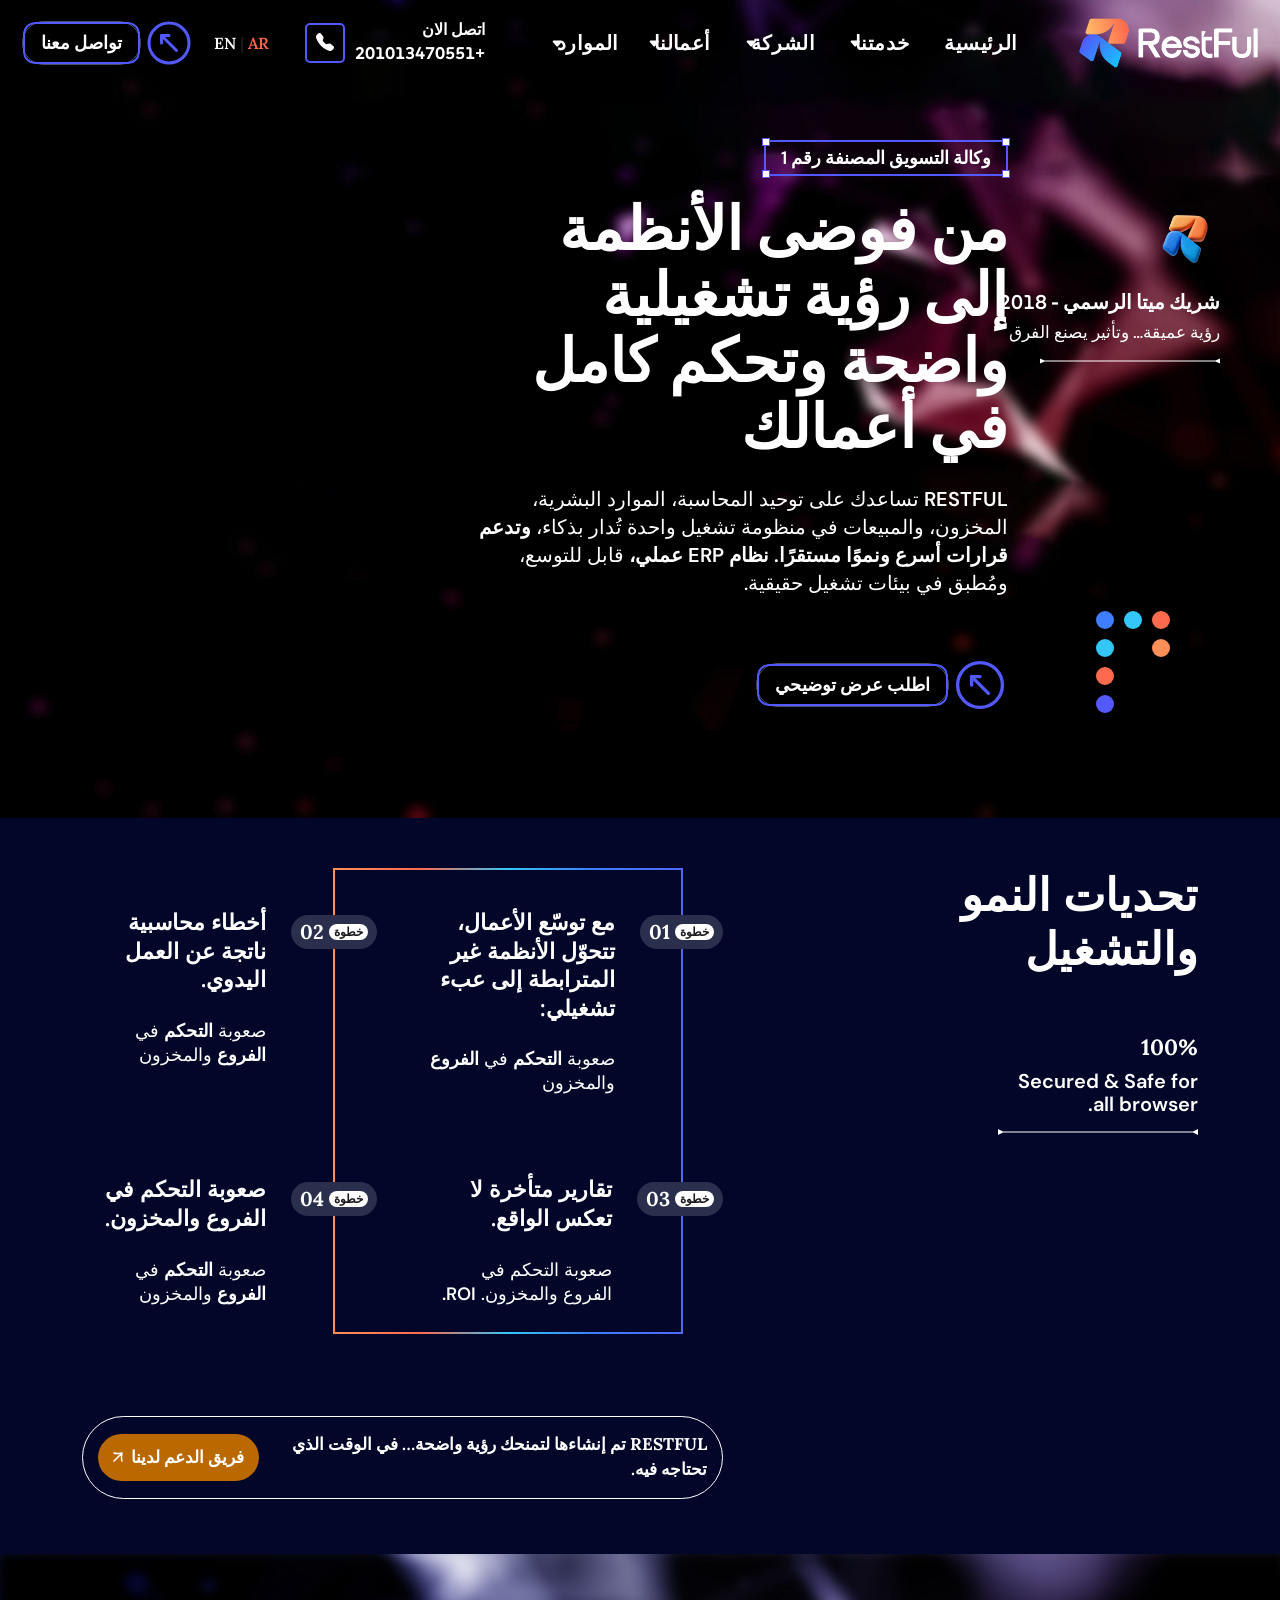
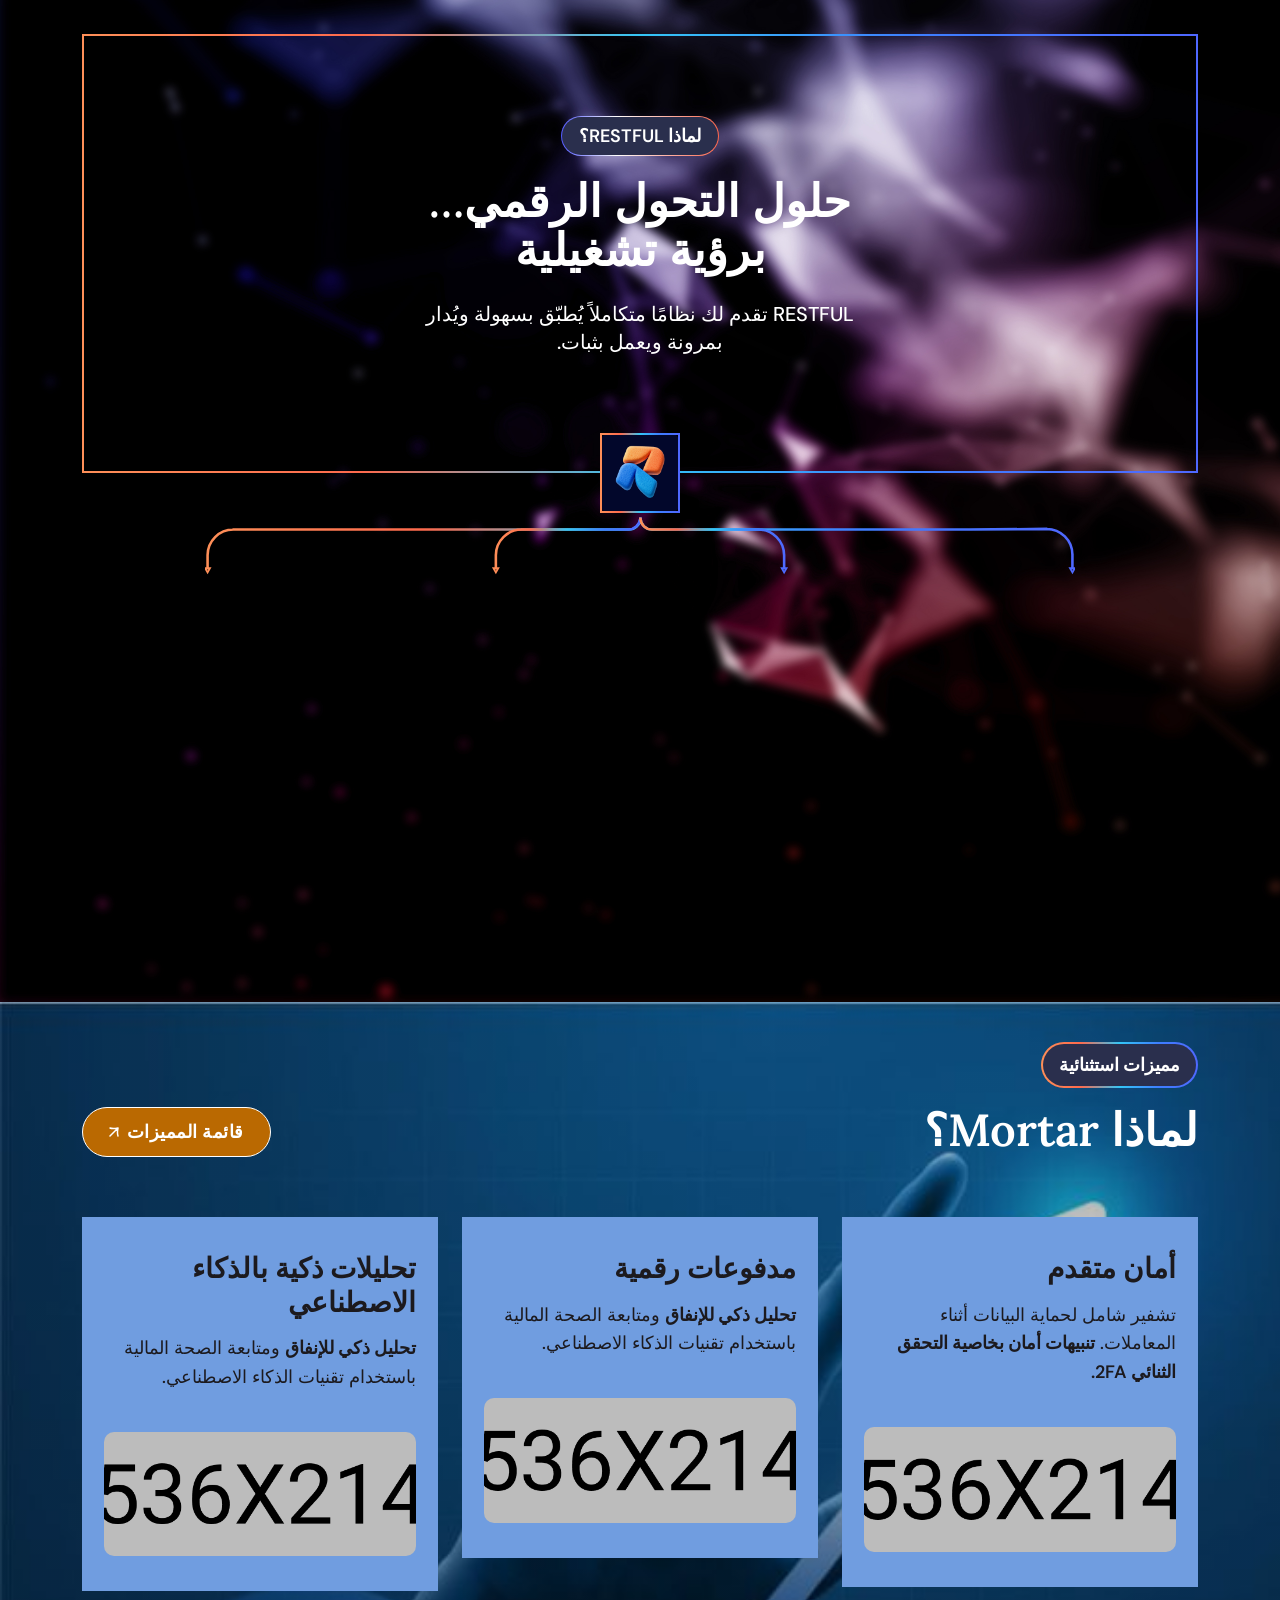
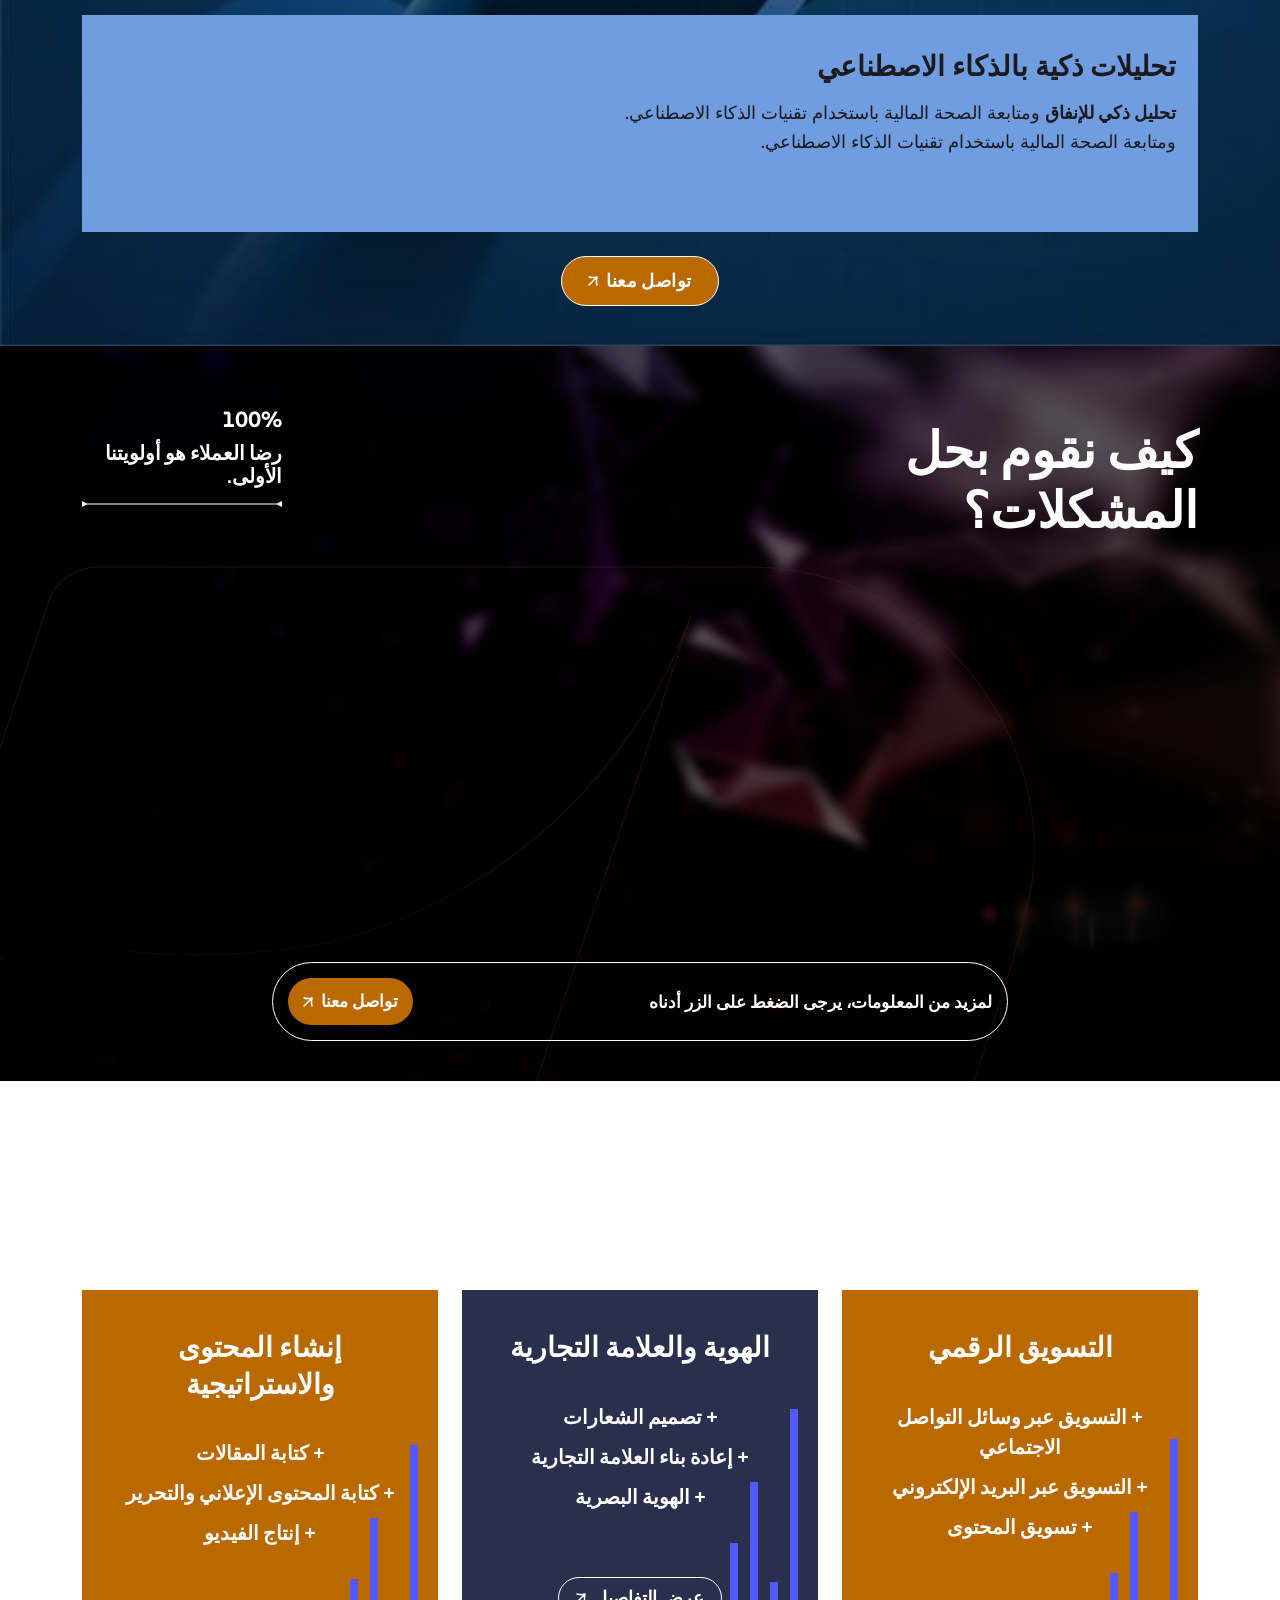
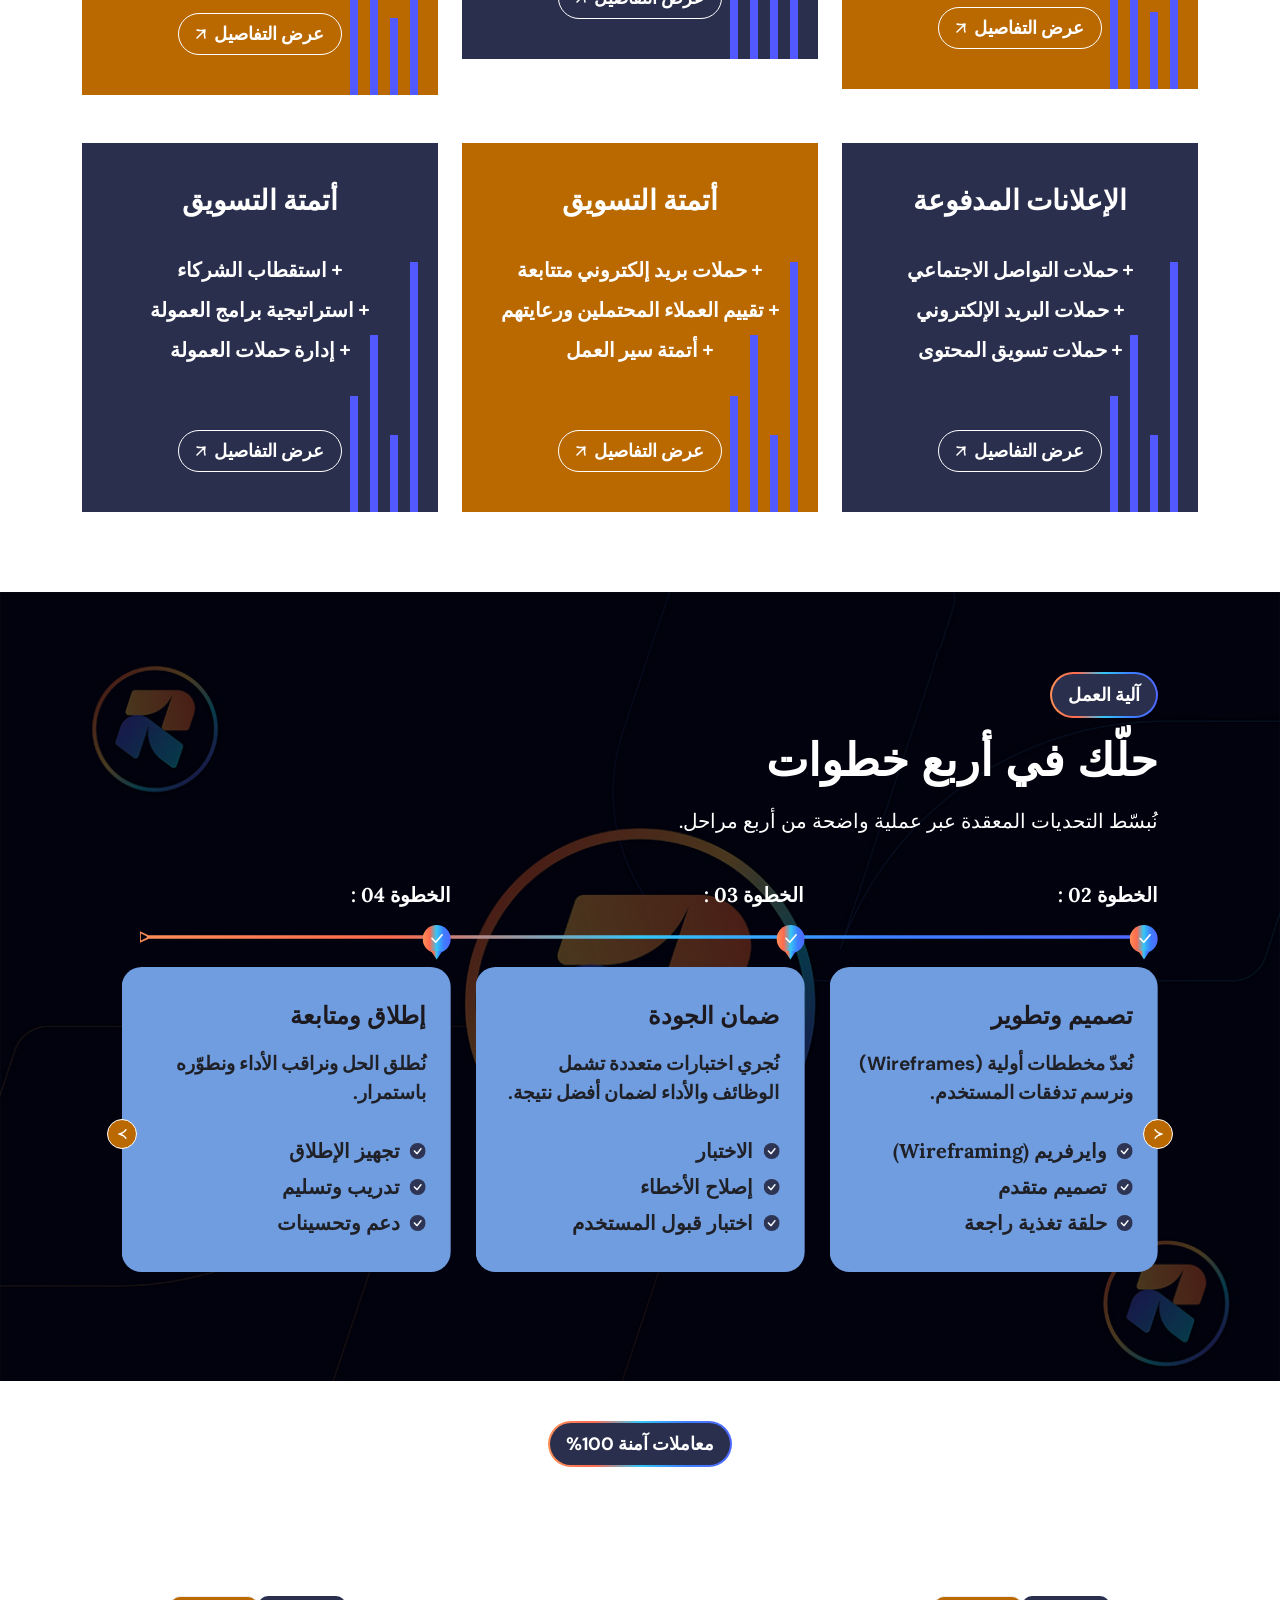
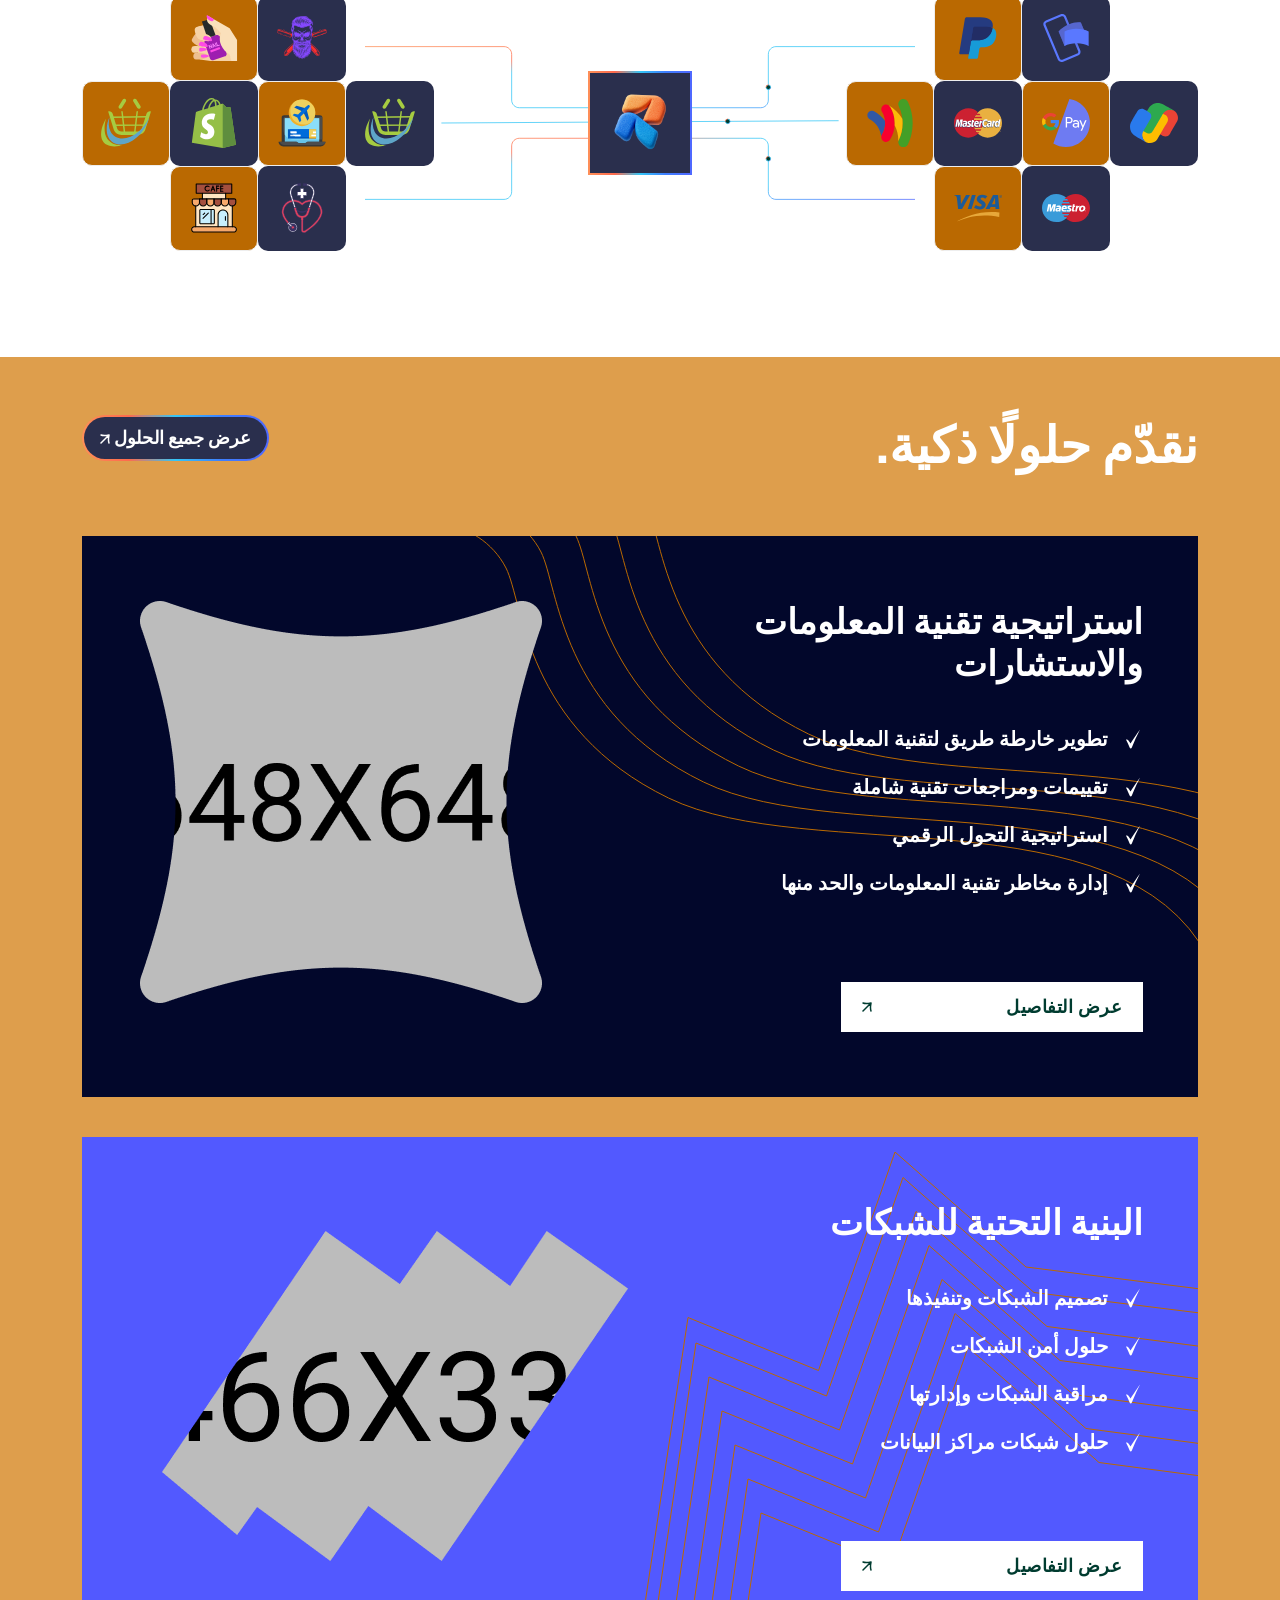
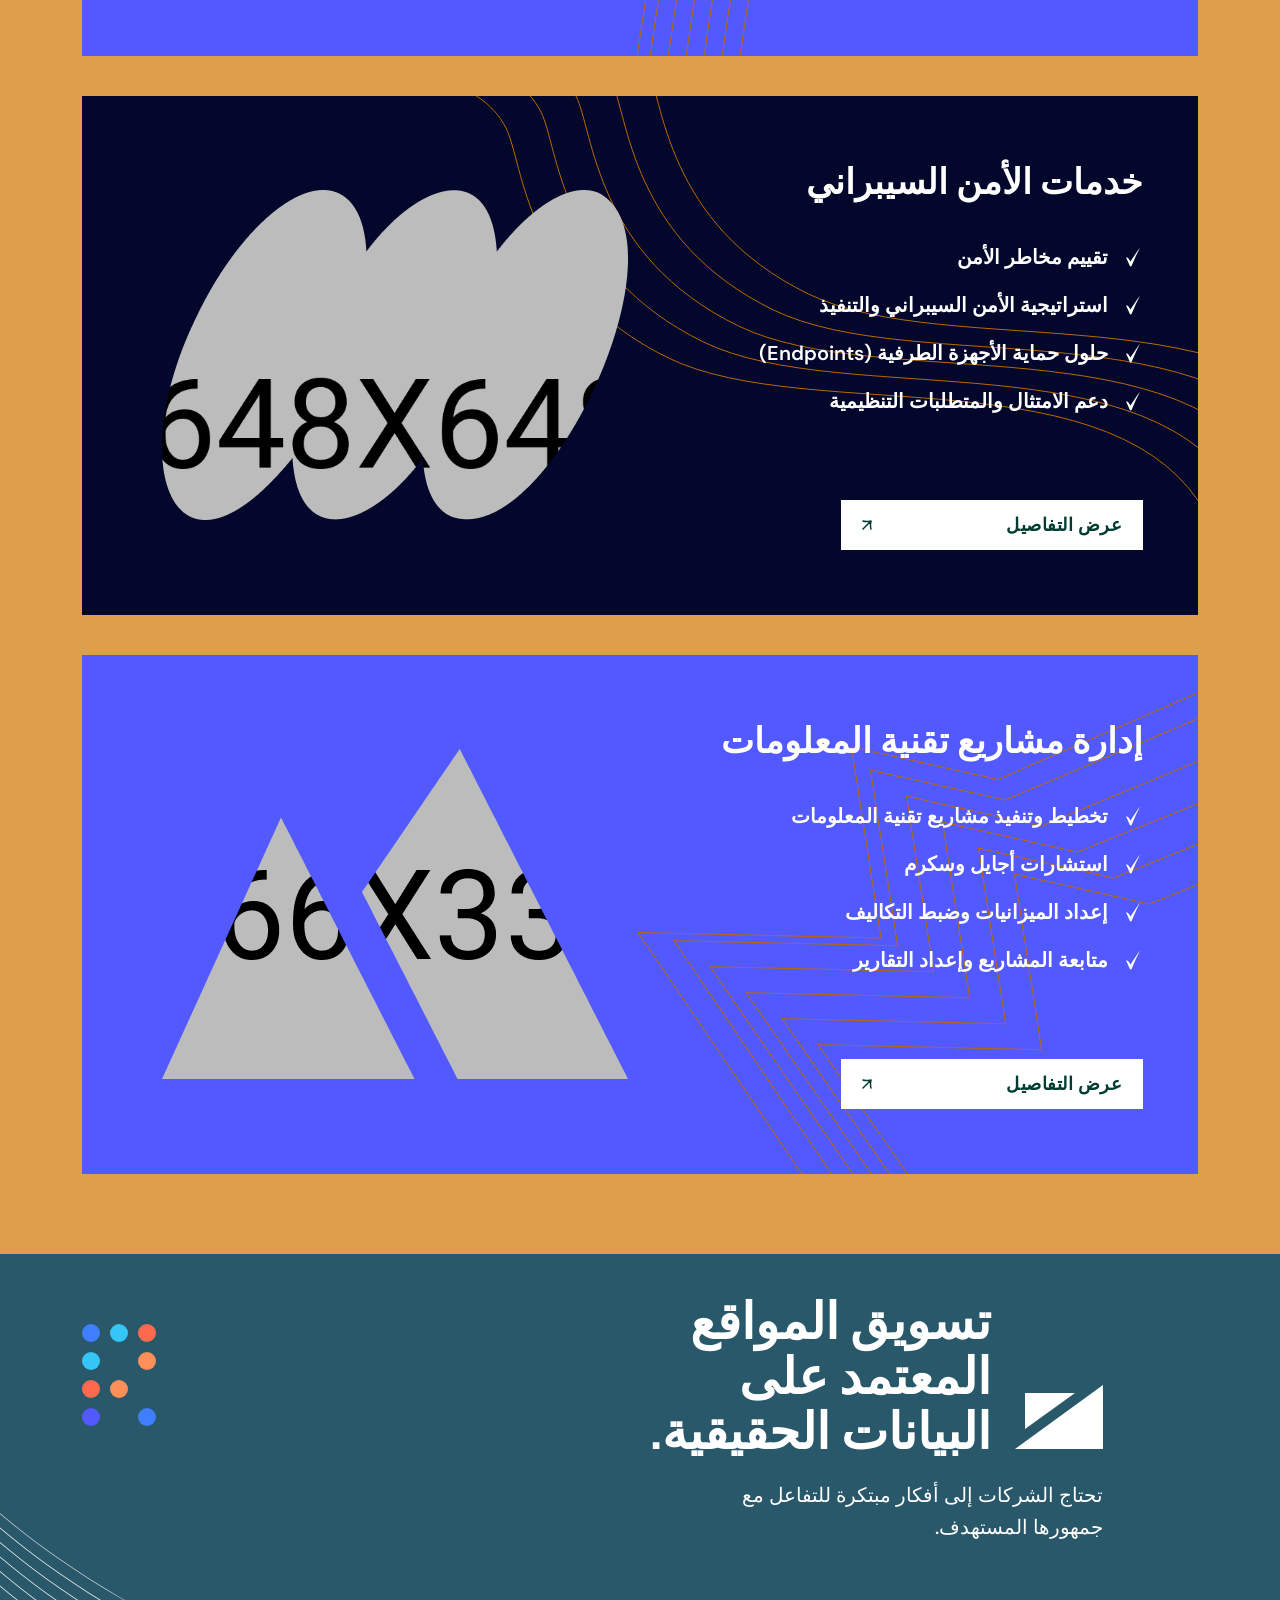
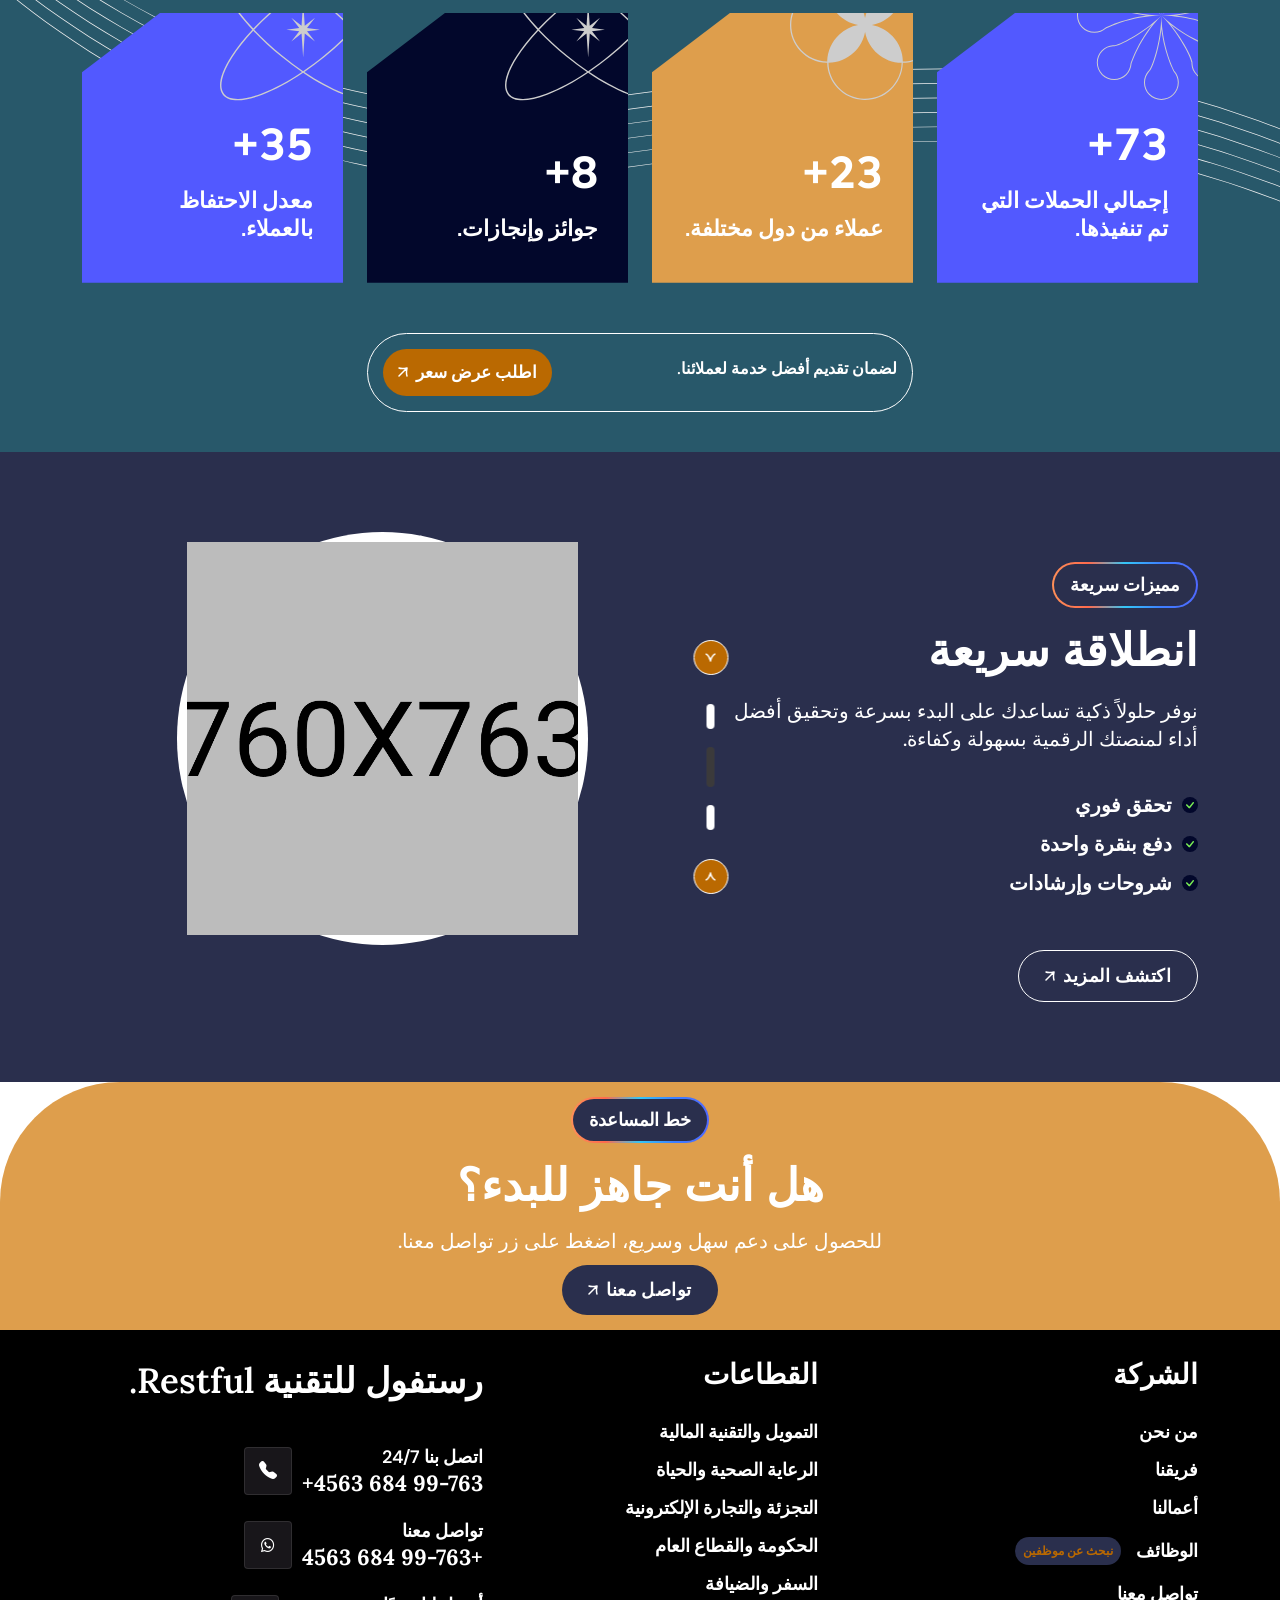
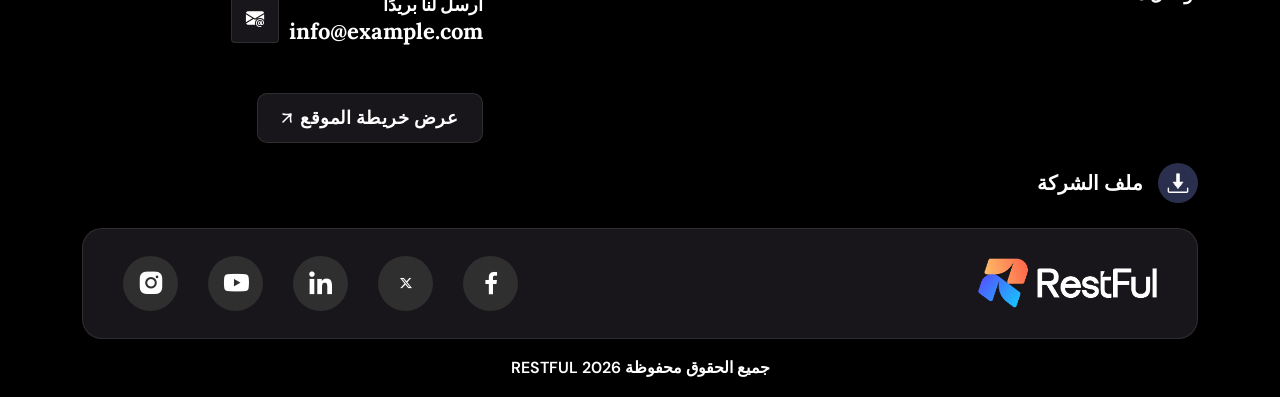
==== commit bcd51536: "save all last update" ====
--- a/index.html
+++ b/index.html
@@ -30,10 +30,7 @@
 </head>
 
 <body class="marketing-agency">
-    <!--<div class="tt-style-switch index-dark">
-        <i class="bi bi-brightness-low-fill"></i>
-    </div>-->
-    <!-- Back To Top -->
+     <!-- Back To Top -->
     <div class="progress-wrap">
         <svg class="progress-circle svg-content" width="100%" height="100%" viewBox="-1 -1 102 102">
             <path d="M50,1 a49,49 0 0,1 0,98 a49,49 0 0,1 0,-98" />
--- a/assets/css/style.css
+++ b/assets/css/style.css
@@ -34279,7 +34279,7 @@
   color: var(--title-color);
 }
 .team-page-content-banner.style-2 .banner-wrapper {
-  background-color: #F0F0FF;
+  background-color: var(--dark-blue);
   padding: 70px 85px;
   border-radius: 20px;
 }
@@ -34447,7 +34447,7 @@
 }
 
 .team-page-gallery-section {
-  background-color: #1C1A1E;
+  background-color: var(--dark-blue);
   padding: 110px 0;
   position: relative;
   z-index: 1;
@@ -34550,12 +34550,13 @@
   margin-bottom: 30px;
 }
 .team-join-section .team-join-wrap .section-title.three p {
-  color: var(--title-color);
+  color: var(--white-color);
   font-family: var(--font-suse);
   font-size: 22px;
   line-height: 32px;
   margin-left: 0;
   max-width: unset;
+  opacity:50%;
 }
 @media (min-width: 992px) and (max-width: 1199px) {
   .team-join-section .team-join-wrap .section-title.three p {
@@ -34568,7 +34569,7 @@
   }
 }
 .team-join-section .team-join-wrap svg {
-  fill: var(--borders-color);
+  fill: var(--primary-color);
 }
 @media (max-width: 576px) {
   .team-join-section .team-join-wrap svg {
@@ -34655,7 +34656,7 @@
   margin-bottom: 3px;
 }
 .team-card2 .team-content h5 a {
-  color: var(--title-color);
+  color: var(--orange);
   font-family: var(--font-suse);
   font-size: 22px;
   font-weight: 700;
@@ -38207,8 +38208,8 @@
 .team-page-content-banner {
     background-color: var(--blue-3);
 }
-.service-details-page {
-  background-color:var(--blue-3);
+.service-details-page, .team-join-section {
+    background-color: var(--blue-3);
 }
 .case-study-details-page {
     background-color: #080c24;
@@ -38218,8 +38219,8 @@
     background-color: var(--dark-blue);
     padding: 100px 0 66px 0;
 }
-.new-home-services{
-    background-color:var(--btn-plure) !important;
+.new-home-services, .team2-card-section {
+    background-color: var(--btn-plure) !important;
 }
 .career-details-page {
     background-color: var(--dark-blue);
@@ -38233,4 +38234,72 @@
     background-image: url(../img/home3/home3-scroll-text-bg.png), linear-gradient(180deg, var(--blue-3) 0%, var(--blue-3) 100%);
     background-size: cover;
     background-repeat: no-repeat;
+}
+.team2-card-section {
+    background-color: var(--dark-blue) !important;
+}
+.details-page {
+    background-color: #080c24;
+    padding-top:120px !important;
+}
+
+.related-blog {
+    margin-bottom: 15px;
+    border: 1px solid var(--primary-color);
+    border-radius: 12px;
+}
+
+.related-card {
+    display: flex;
+    align-items: center;
+    gap: 16px;
+    padding: 10px;
+    text-decoration: none;
+    transition: all 0.3s ease;
+    border-radius: 12px;
+}
+
+    .related-card:hover {
+        background-color: #f9fafb;
+    }
+
+    .related-card img {
+        width: 80px;
+        height: 65px;
+        object-fit: cover;
+        border-radius: 10px;
+        flex-shrink: 0;
+    }
+
+    .related-card .content {
+        flex: 1;
+    }
+
+    .related-card h4 {
+        font-size: 14px;
+        font-weight: 500;
+        color: var(--white-color);
+        margin: 0;
+        line-height: 1.4;
+        transition: color 0.3s;
+    }
+
+    .related-card:hover h4 {
+        color: var(--primary-color); 
+    }
+
+    .related-card .read-more {
+        display: block;
+        margin-top: 6px;
+        font-size: 16px;
+        font-weight:600;
+        color: var(--primary-color);
+        transition: color 0.3s;
+    }
+
+    .related-card:hover .read-more {
+        color: var(--orange);
+    }
+.details-page .post-thumb.two img {
+    border-radius: 12px !important;
 }
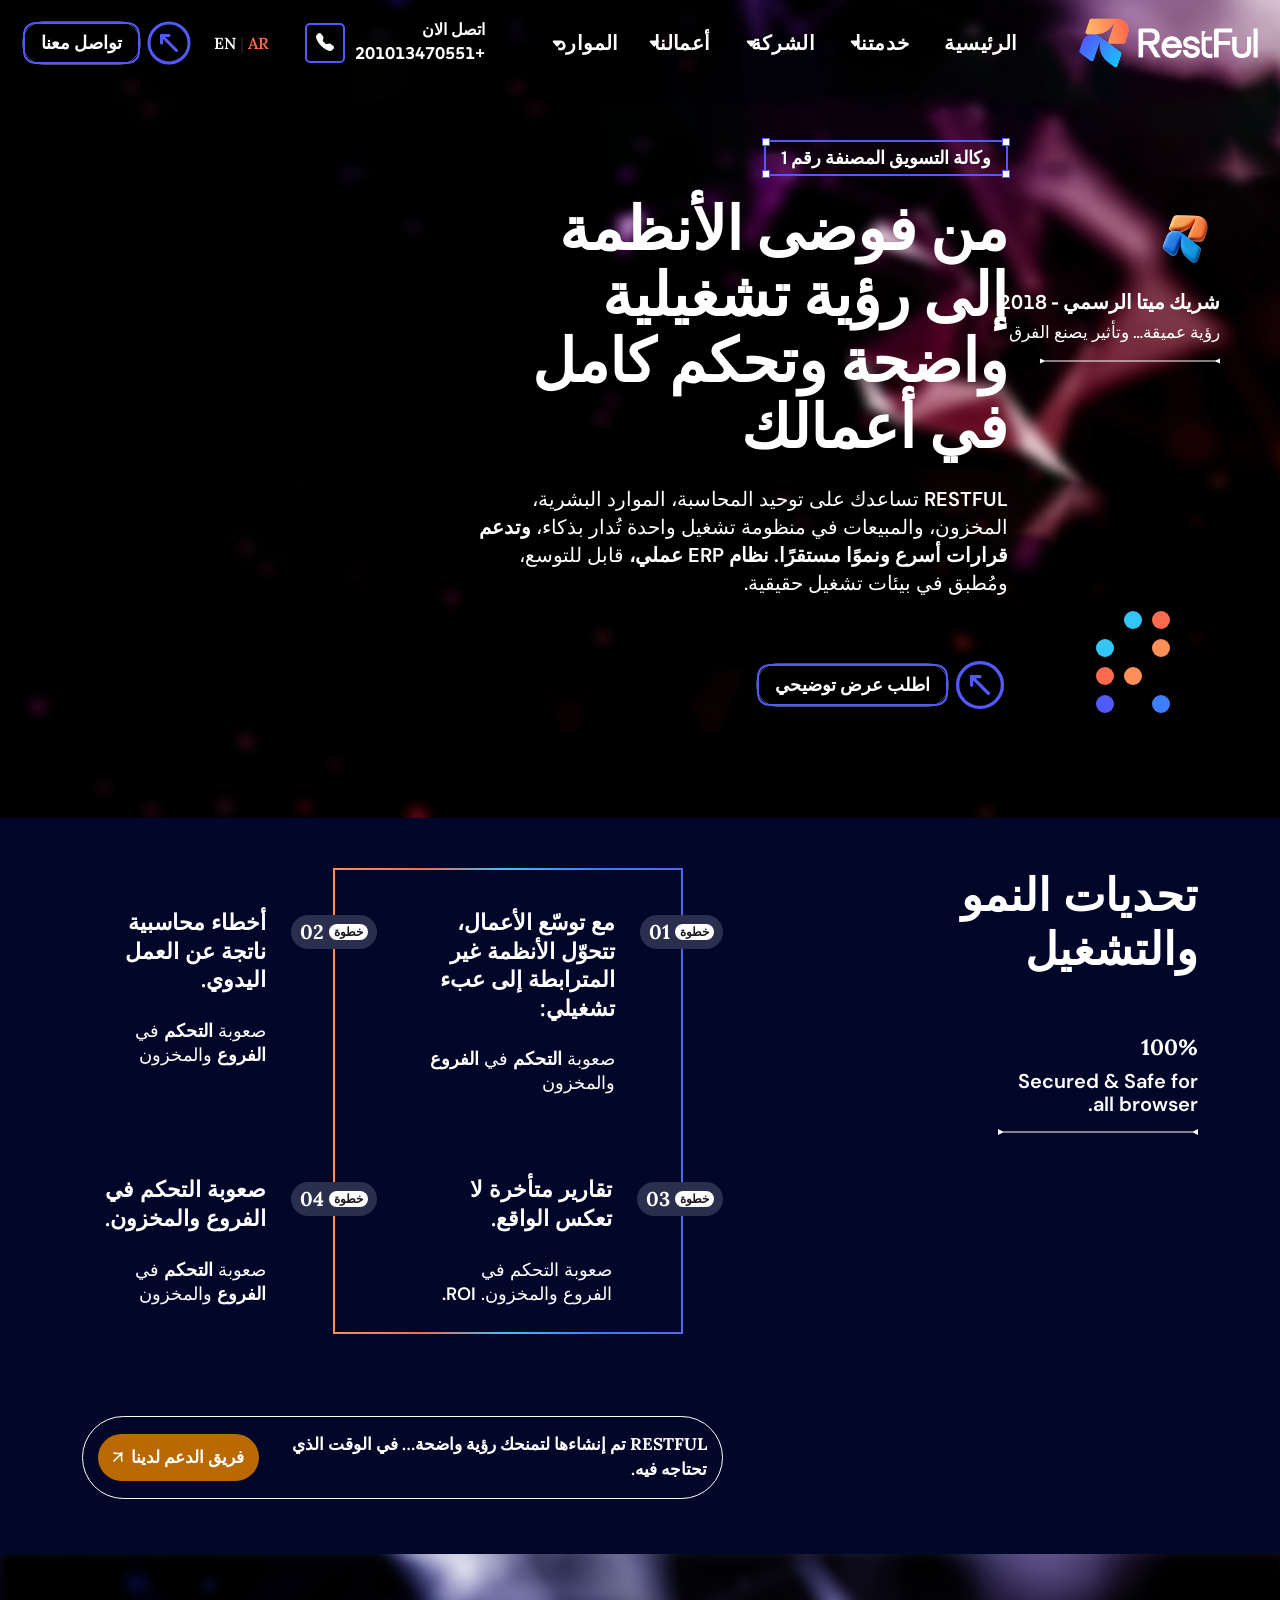
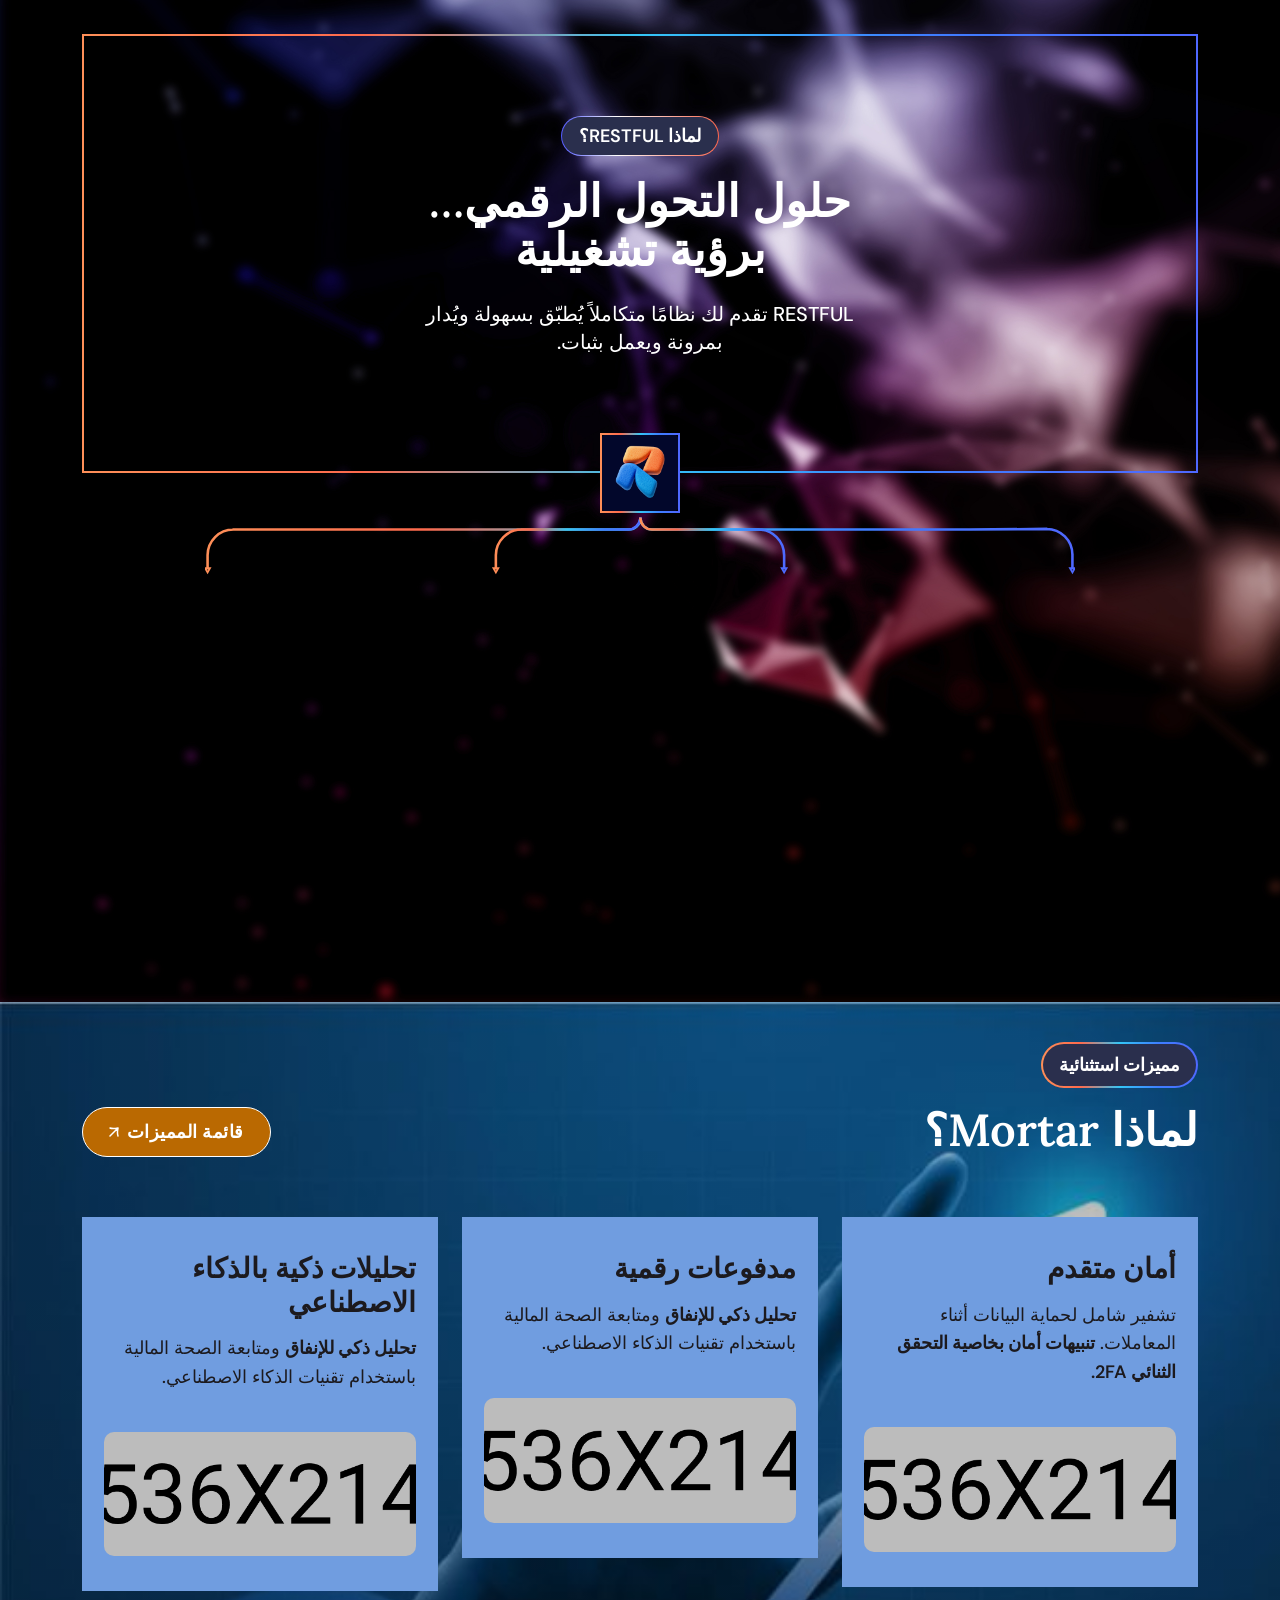
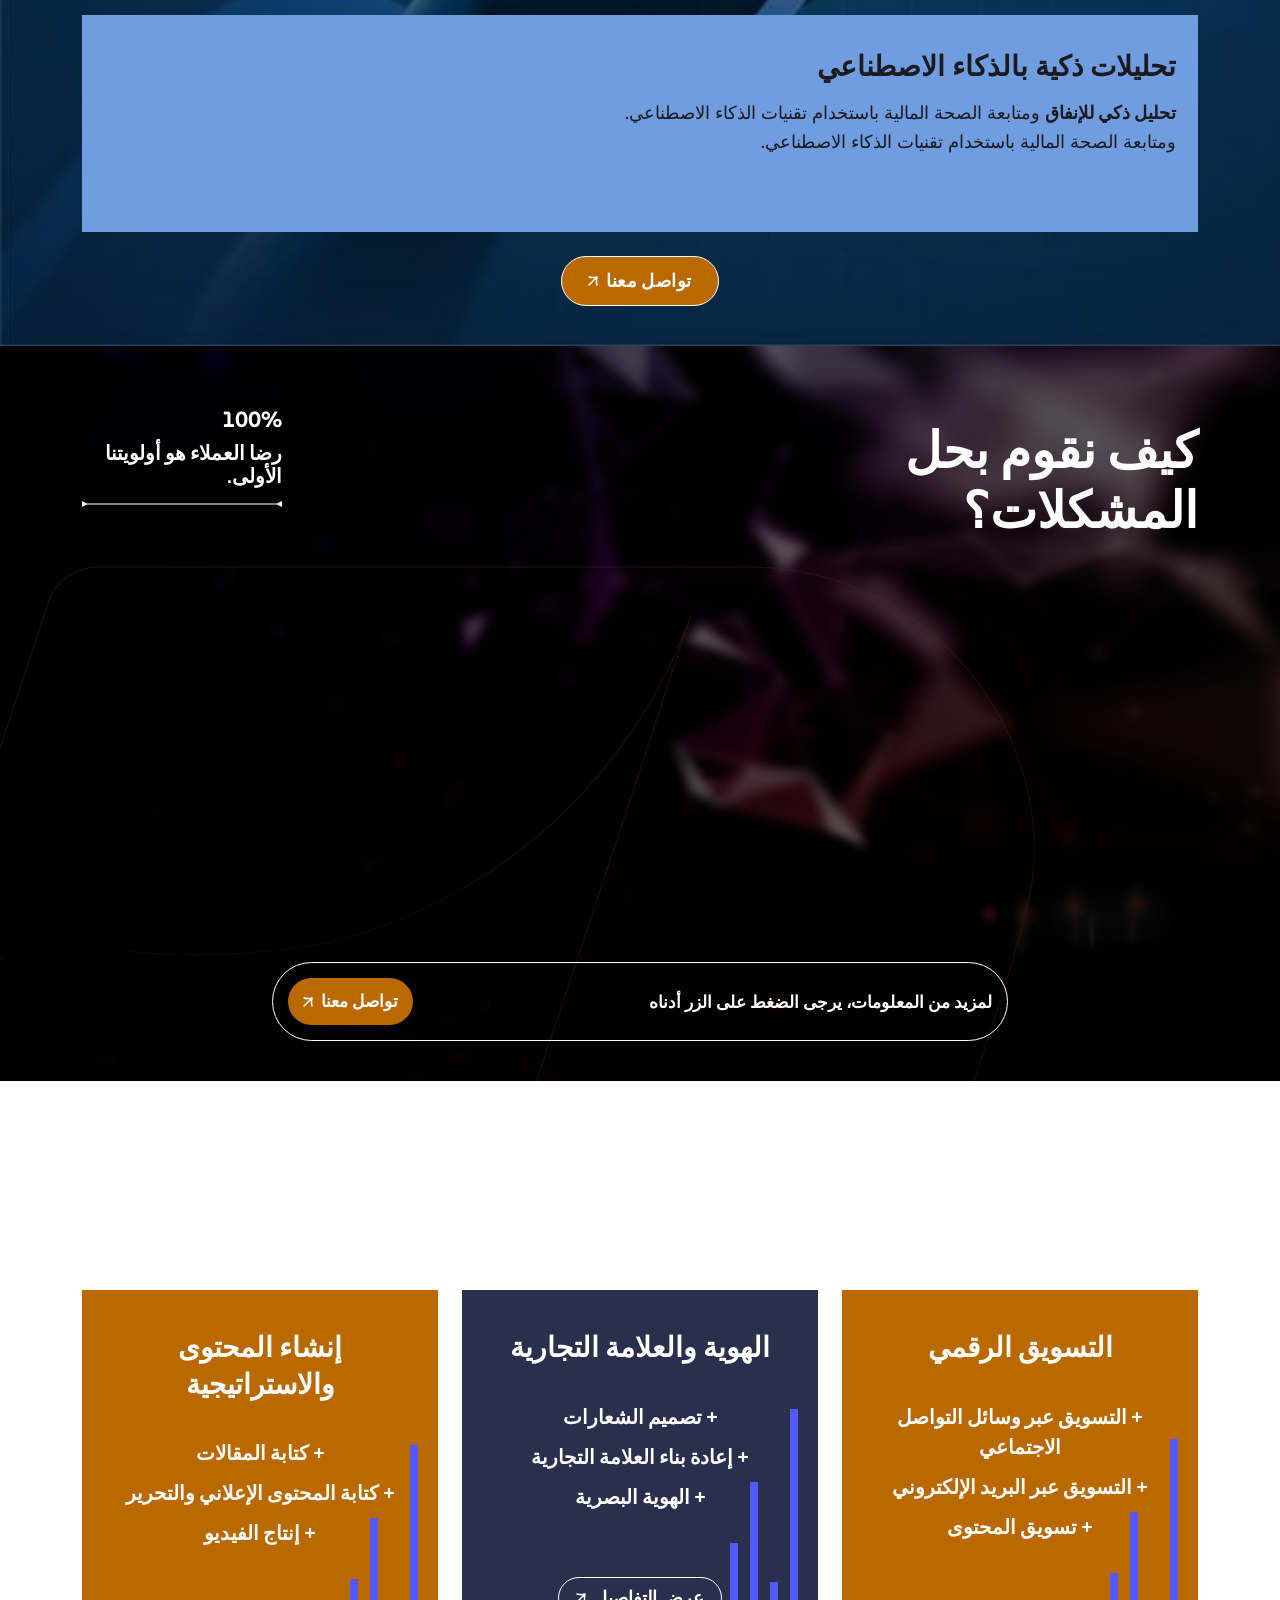
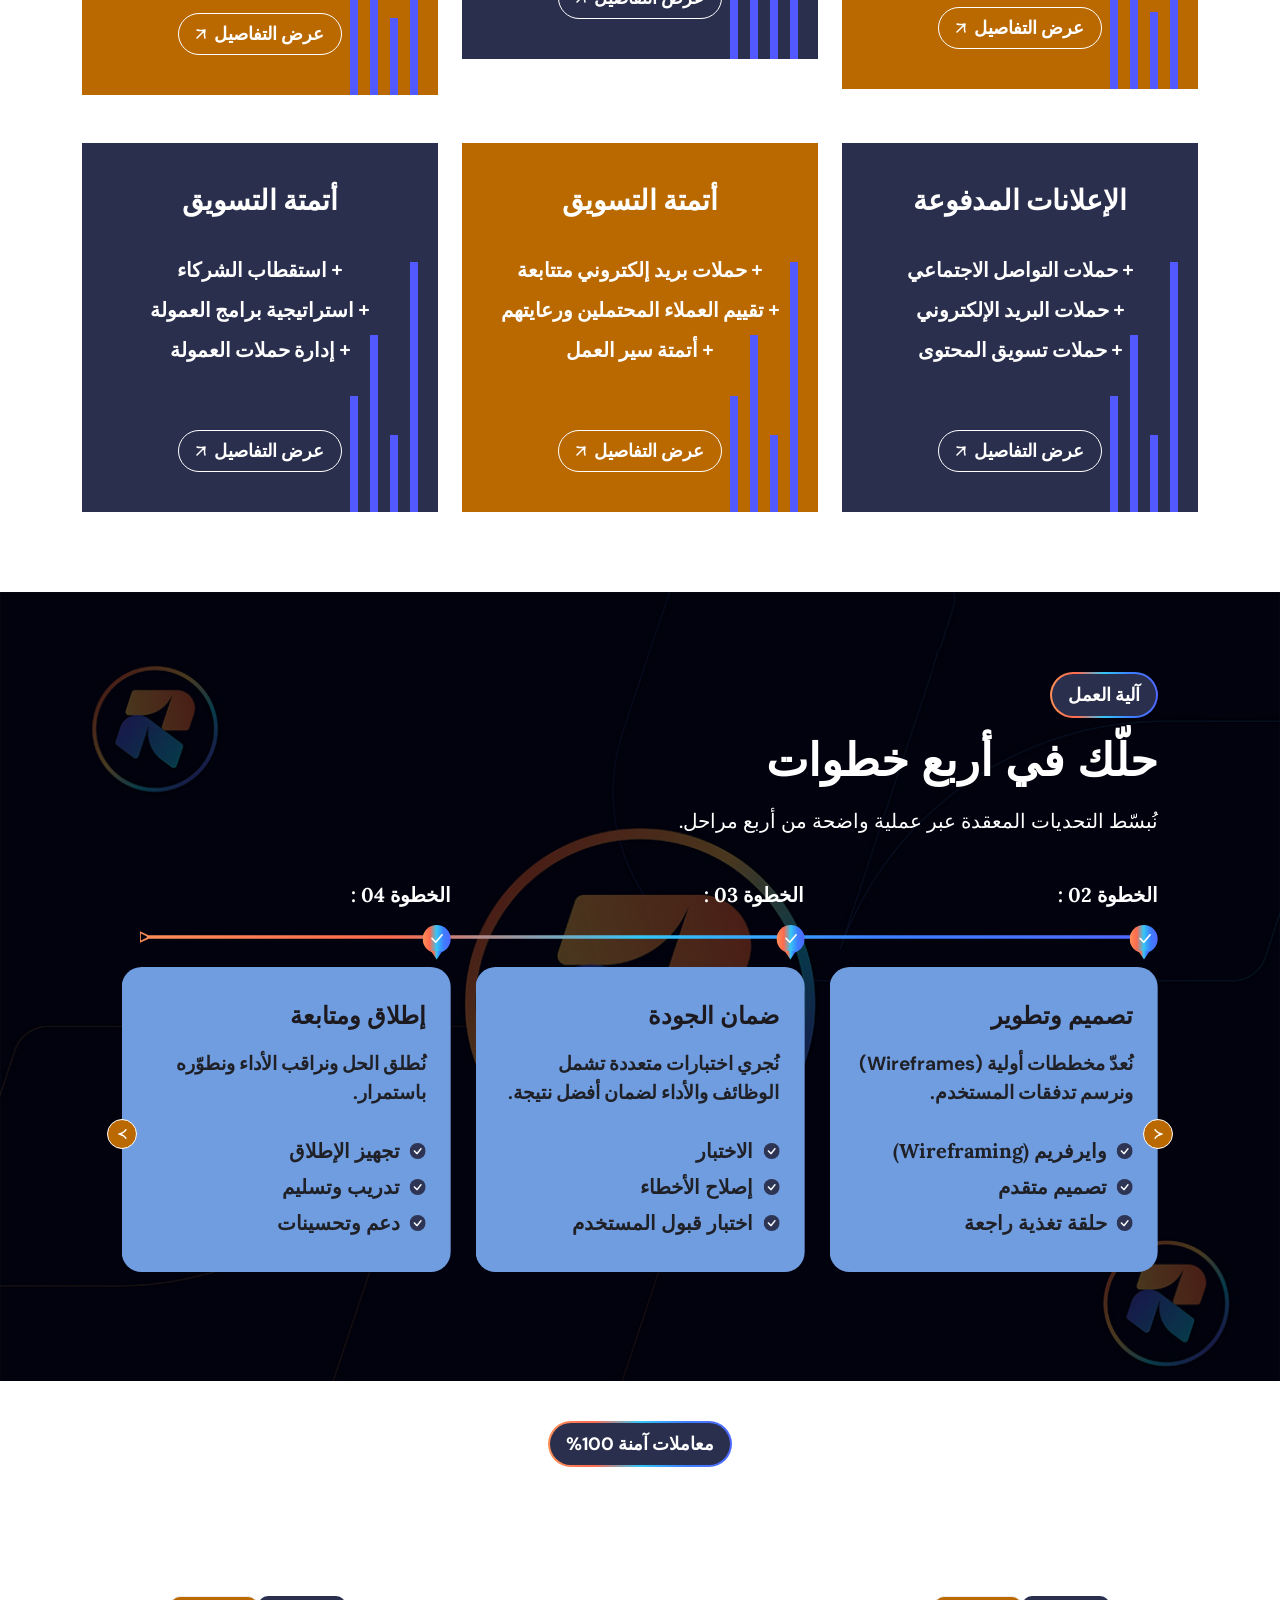
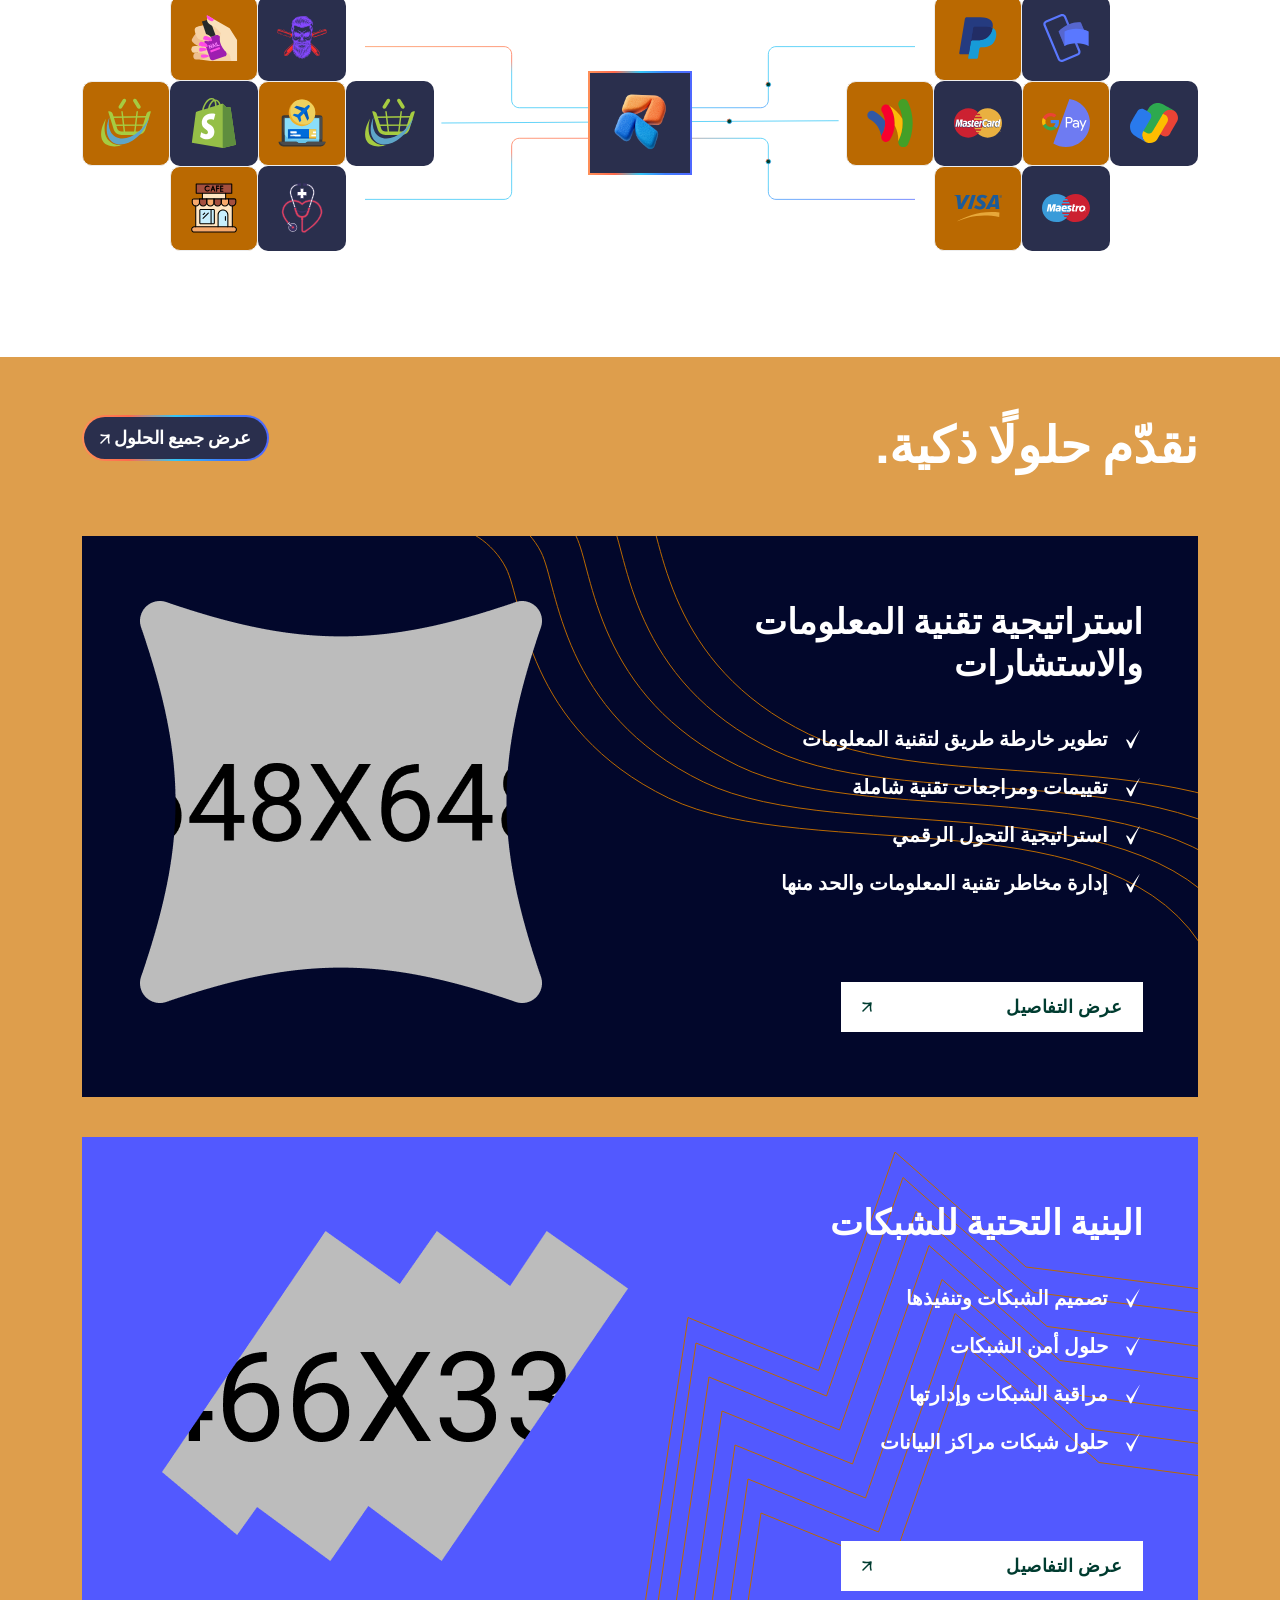
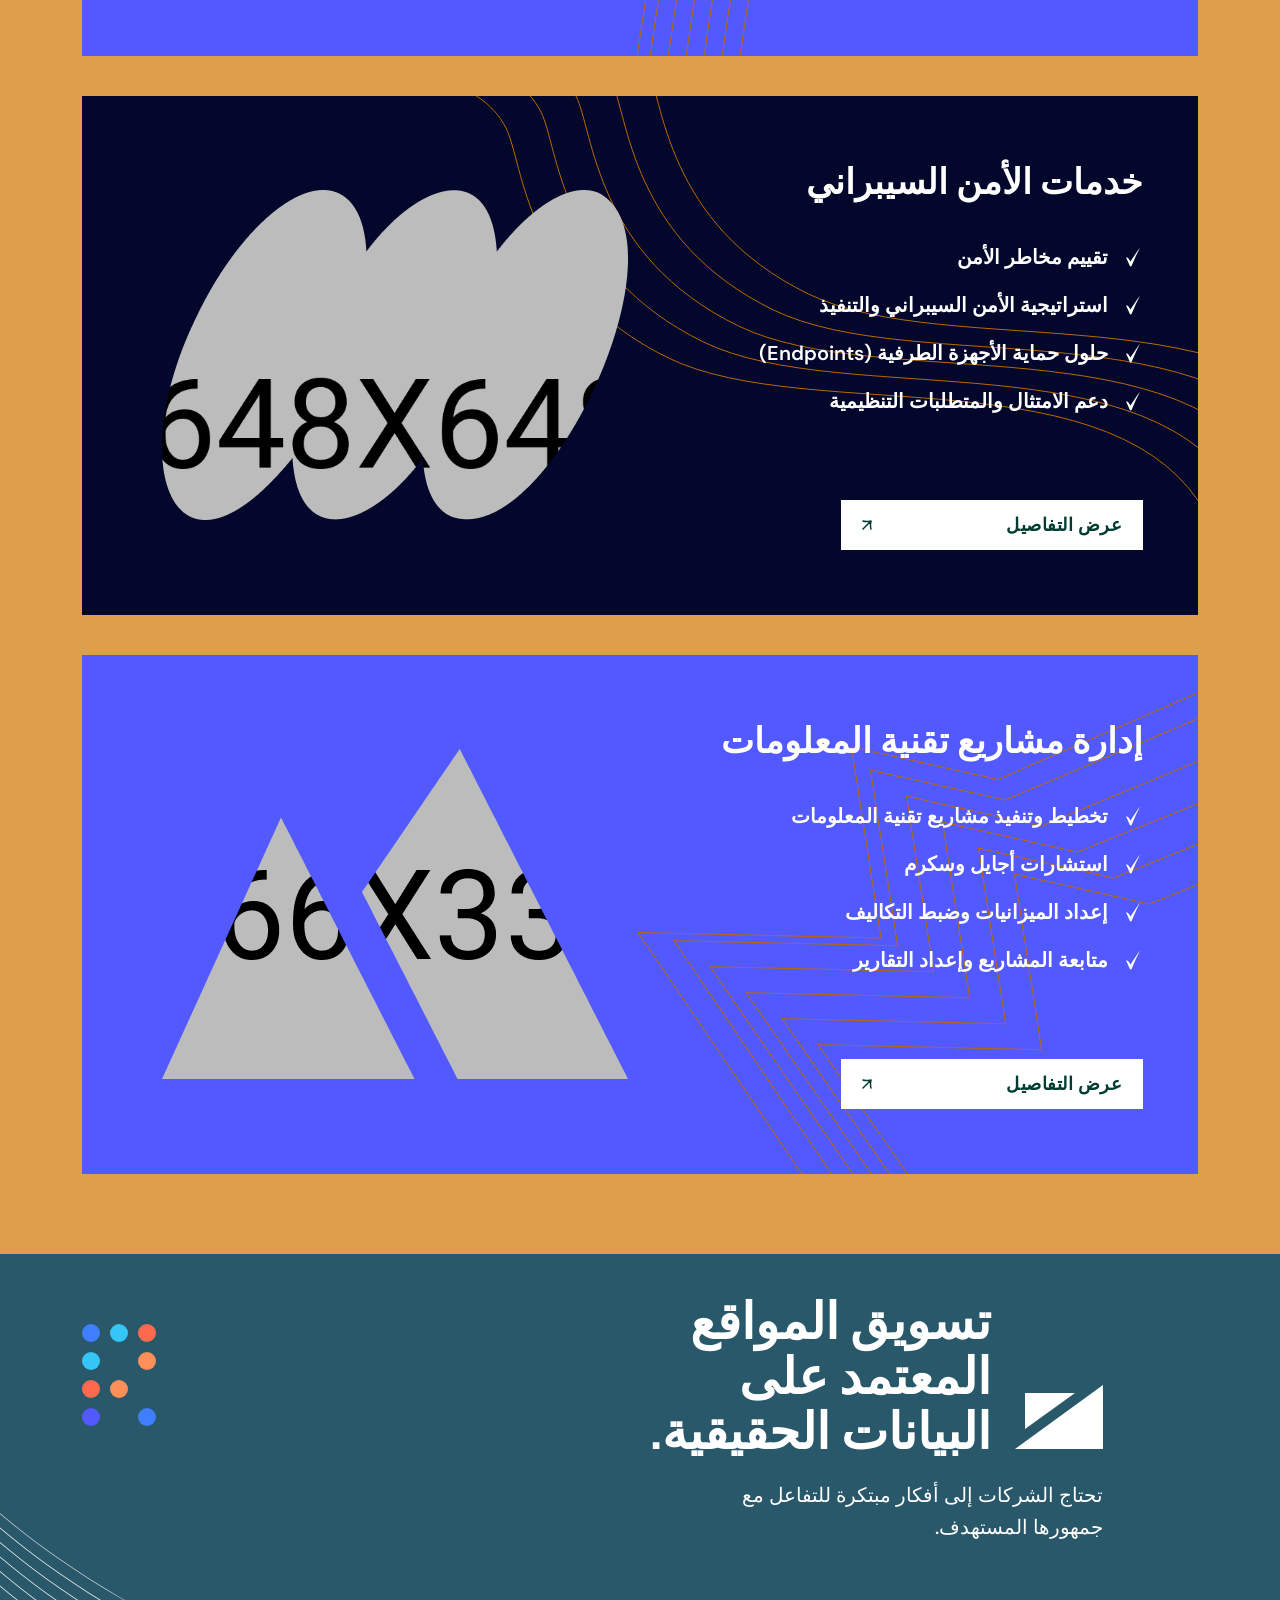
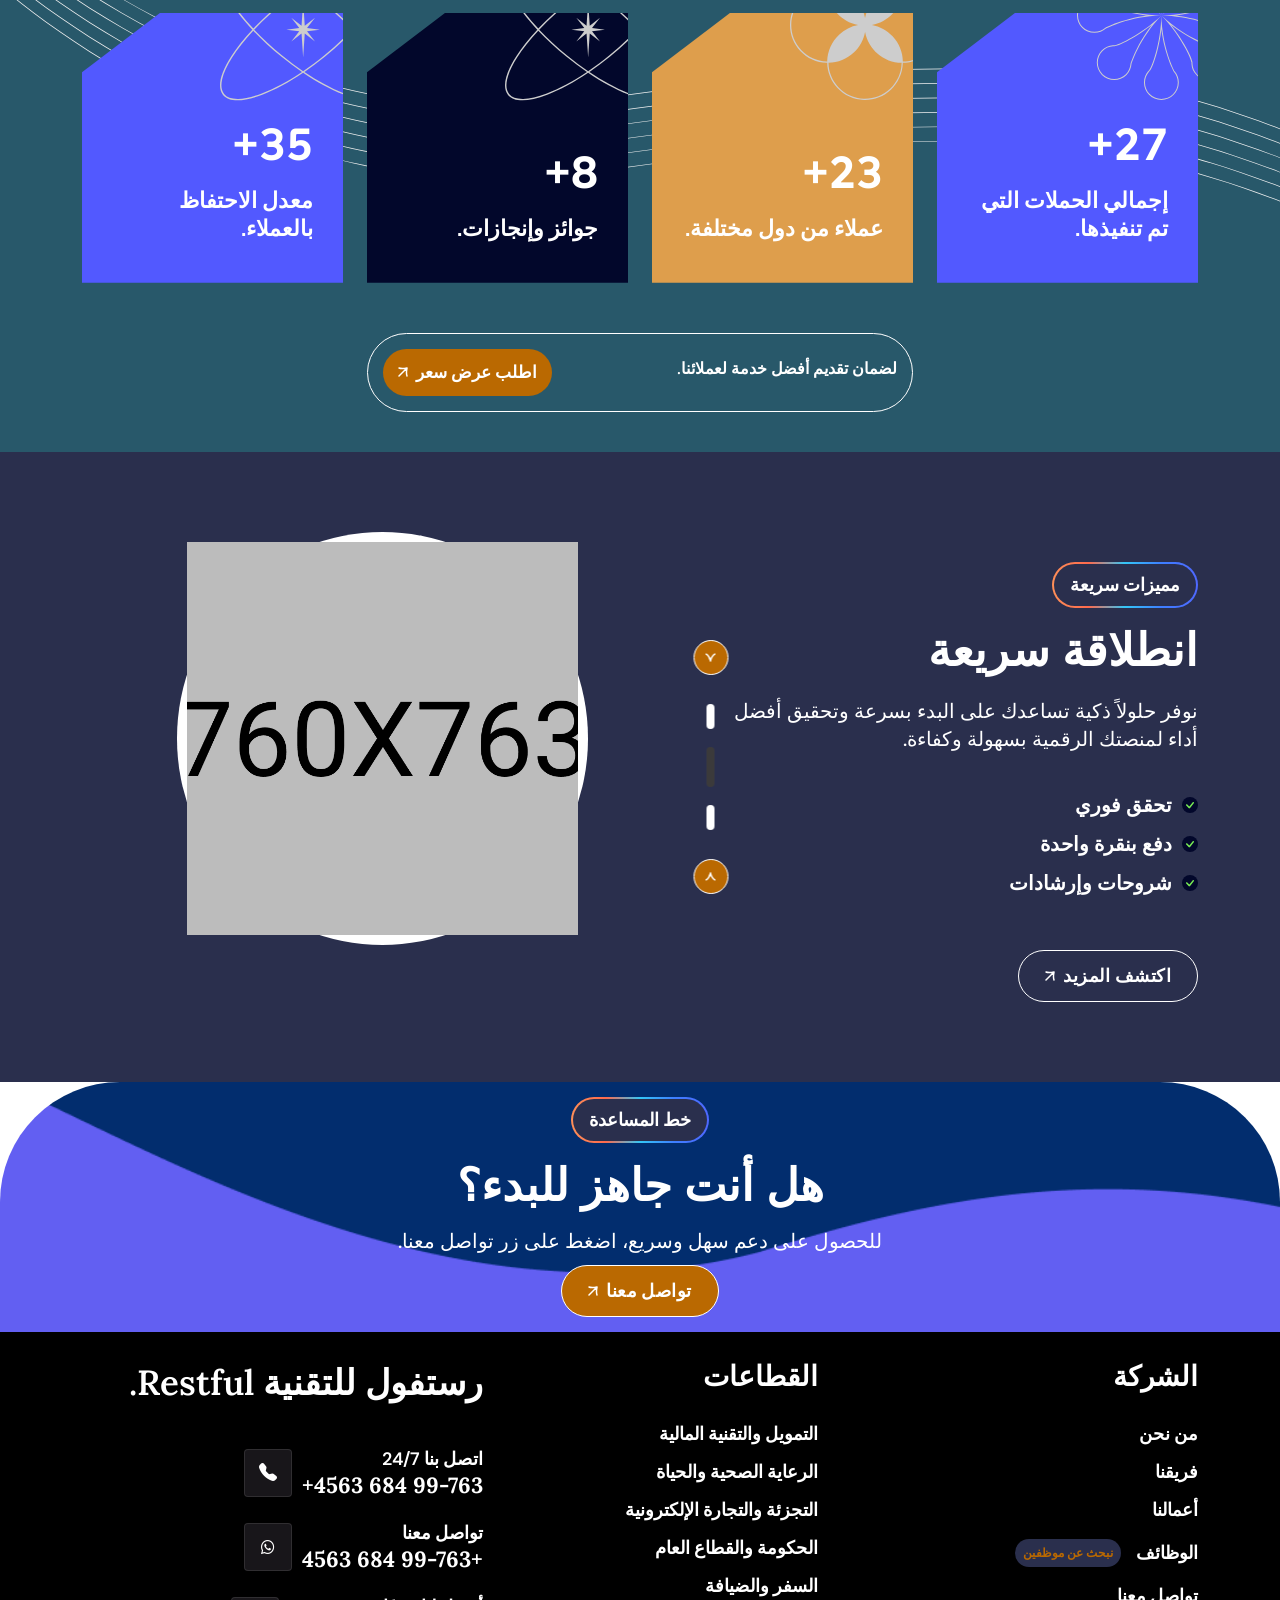
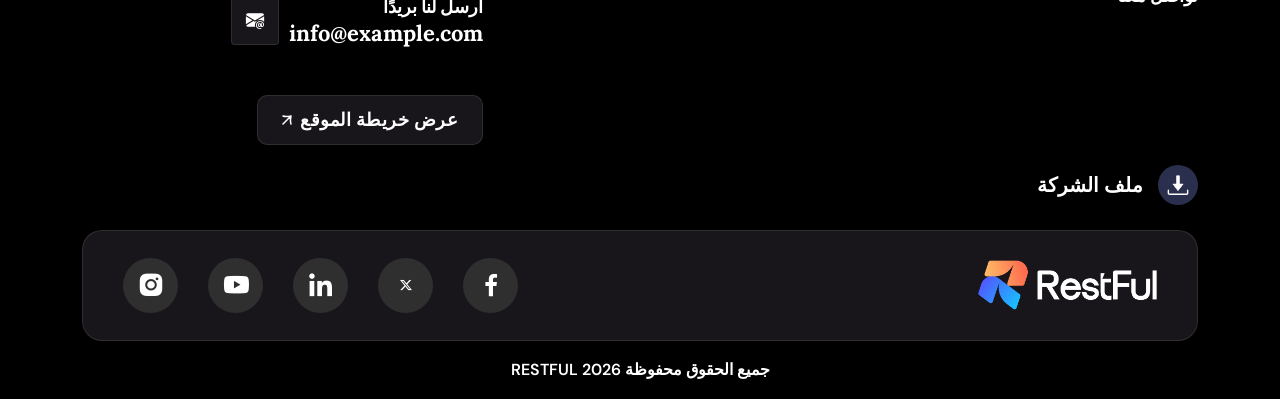
==== commit 42e4f93d: "save all last" ====
--- a/index.html
+++ b/index.html
@@ -30,7 +30,7 @@
 </head>
 
 <body class="marketing-agency">
-     <!-- Back To Top -->
+    <!-- Back To Top -->
     <div class="progress-wrap">
         <svg class="progress-circle svg-content" width="100%" height="100%" viewBox="-1 -1 102 102">
             <path d="M50,1 a49,49 0 0,1 0,98 a49,49 0 0,1 0,-98" />
@@ -283,7 +283,7 @@
                             </span>
                         </a>
                     </div>-->
-                </div>            
+                </div>
                 <div class="nav-right">
                     <div class="contact-area d-lg-flex d-none">
 
@@ -803,25 +803,25 @@
                             <p> ومتابعة الصحة المالية باستخدام تقنيات الذكاء الاصطناعي.</p>
 
                         </div>
-                       
+
                     </div>
                 </div>
                 <!--<div class="col-lg-12 wow animate fadeInUp" data-wow-delay="800ms" data-wow-duration="1500ms">
-        <div class="feature-contact-banner">
-            <div>-->
+                <div class="feature-contact-banner">
+                    <div>-->
                 <!--class="banner-content"-->
                 <!--<div class="number">
-                    <h2 class="counter">90</h2>
-                    <span>%+</span>
-                </div>
-                <p>من عملائنا سعداء باستخدام Mortar.</p>
-
-            </div>
-            <div class="banner-img">
-                <img src="assets/img/home2/feature-contact-banner-img.png" alt="">
-            </div>
-        </div>
-    </div>-->
+                                <h2 class="counter">90</h2>
+                                <span>%+</span>
+                            </div>
+                            <p>من عملائنا سعداء باستخدام Mortar.</p>
+
+                        </div>
+                        <div class="banner-img">
+                            <img src="assets/img/home2/feature-contact-banner-img.png" alt="">
+                        </div>
+                    </div>
+                </div>-->
                 <div class="d-grid justify-content-center">
                     <a href="#" class="primary-btn2 transparent">
                         <span>
@@ -2157,7 +2157,7 @@
     </div>
     <!-- home2 Feature Slider Section End -->
     <!-- home2 Contact Section Start -->
-    <div class="home2-contact-section">
+    <div class="home2-contact-section partner-area-2">
         <div class="container">
             <div class="row justify-content-center">
                 <div class="col-xl-8 col-lg-10 d-flex justify-content-center text-center">
@@ -2167,7 +2167,7 @@
                             <h2 class="ready">هل أنت جاهز للبدء؟</h2>
                             <p class="ready">للحصول على دعم سهل وسريع، اضغط على زر تواصل معنا.</p>
                         </div>
-                        <a href="contact.html" class="primary-btn6">
+                        <a href="contact.html" class="primary-btn2">
                             <span>
                                 تواصل معنا
                                 <svg width="10" height="10" viewBox="0 0 10 10" xmlns="http://www.w3.org/2000/svg">
--- a/assets/css/style.css
+++ b/assets/css/style.css
@@ -165,6 +165,18 @@
     --borders-color: #2F2F2F;
     background-color: #131313;
 }
+@font-face {
+    font-family: 'boxicons';
+    /*    src: url('/front/assets/fonts/boxicons.woff2') format('woff2');*/
+    src: url('/assets/fonts/boxicons.woff2') format('woff2');
+    font-display: swap;
+}
+@font-face {
+    font-family: 'boxicons';
+    /*    src: url('/front/assets/fonts/boxicons.woff2') format('woff2');*/
+    src: url('/assets/fonts/boxicons.woff') format('woff');
+    font-display: swap;
+}
 
 /*================================================
 02. Mixins Css
@@ -268,7 +280,7 @@
   color: var(--primary-color3);
 }
 body.marketing-agency .progress-wrap svg.progress-circle {
-  stroke: var(--dark-blue);
+  stroke: var(--white-color);
 }
 body.marketing-agency .progress-wrap .arrow {
   fill: var(--white-color);
